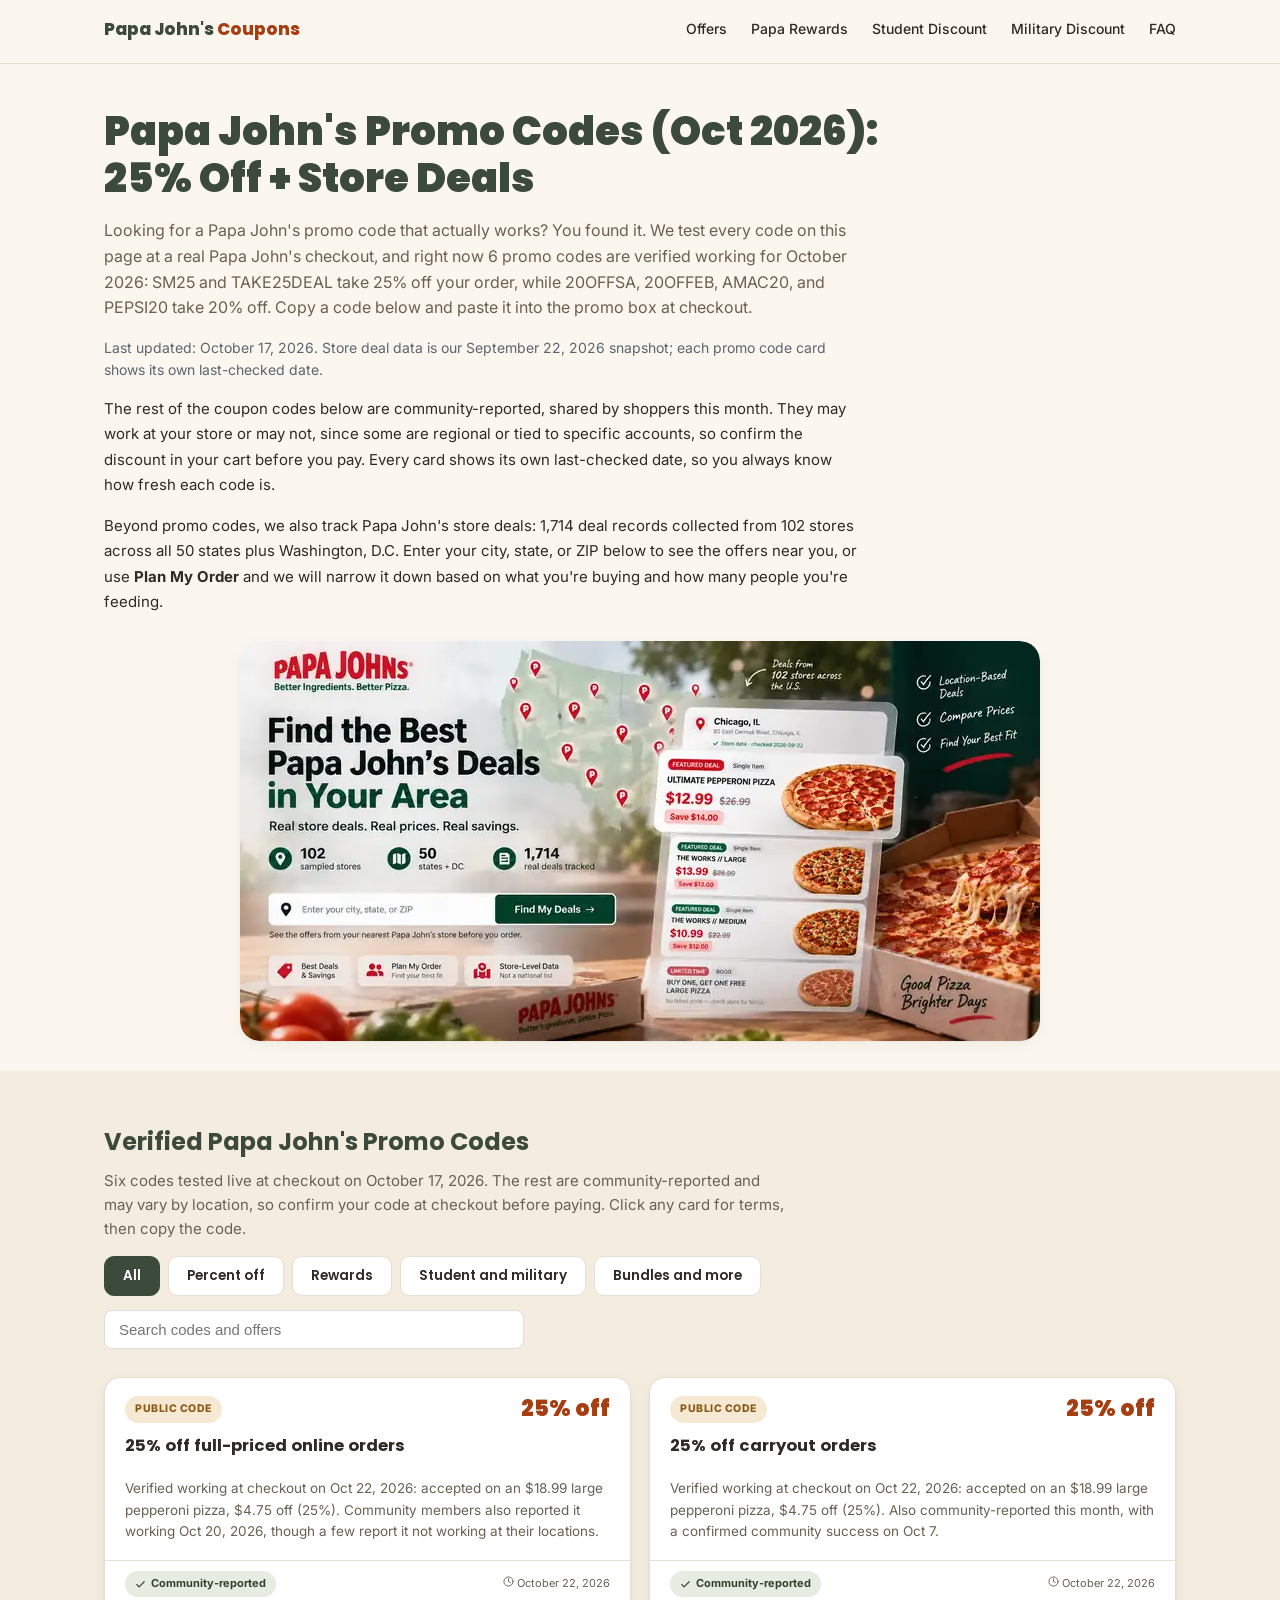
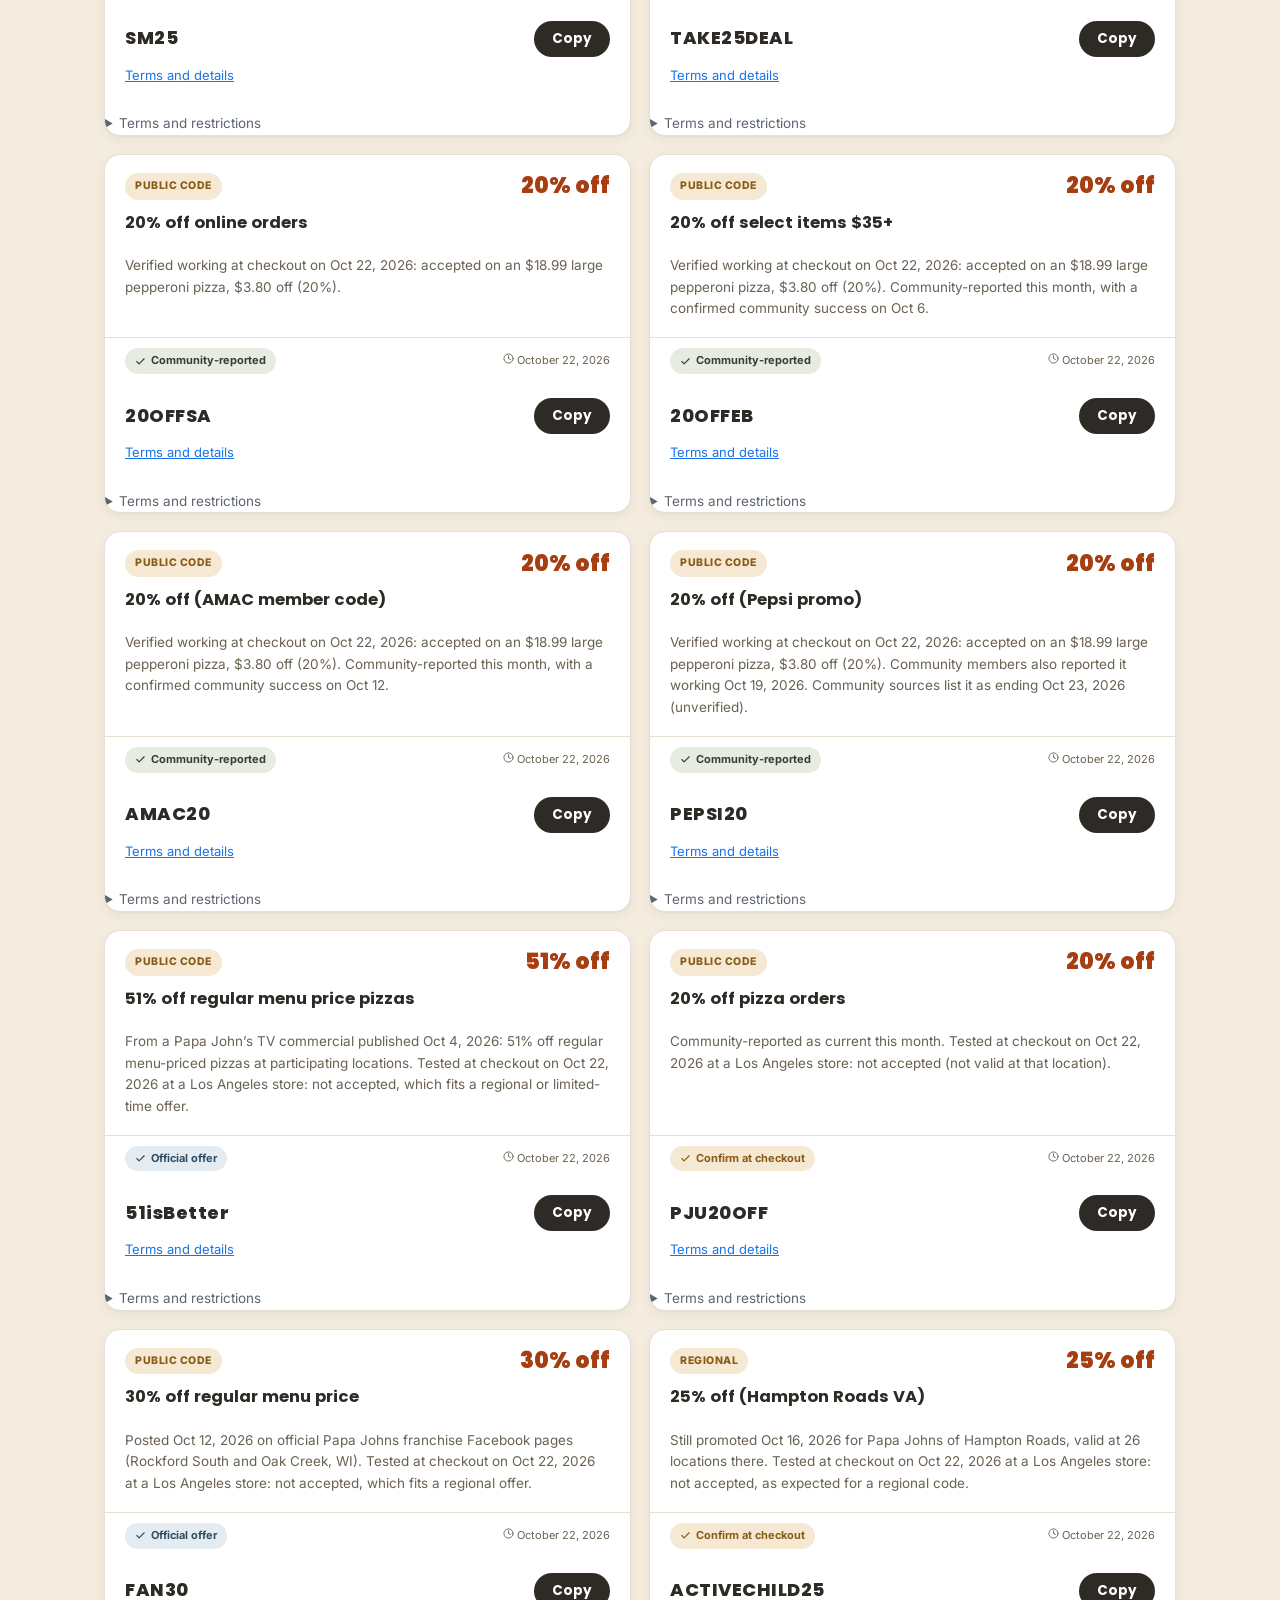
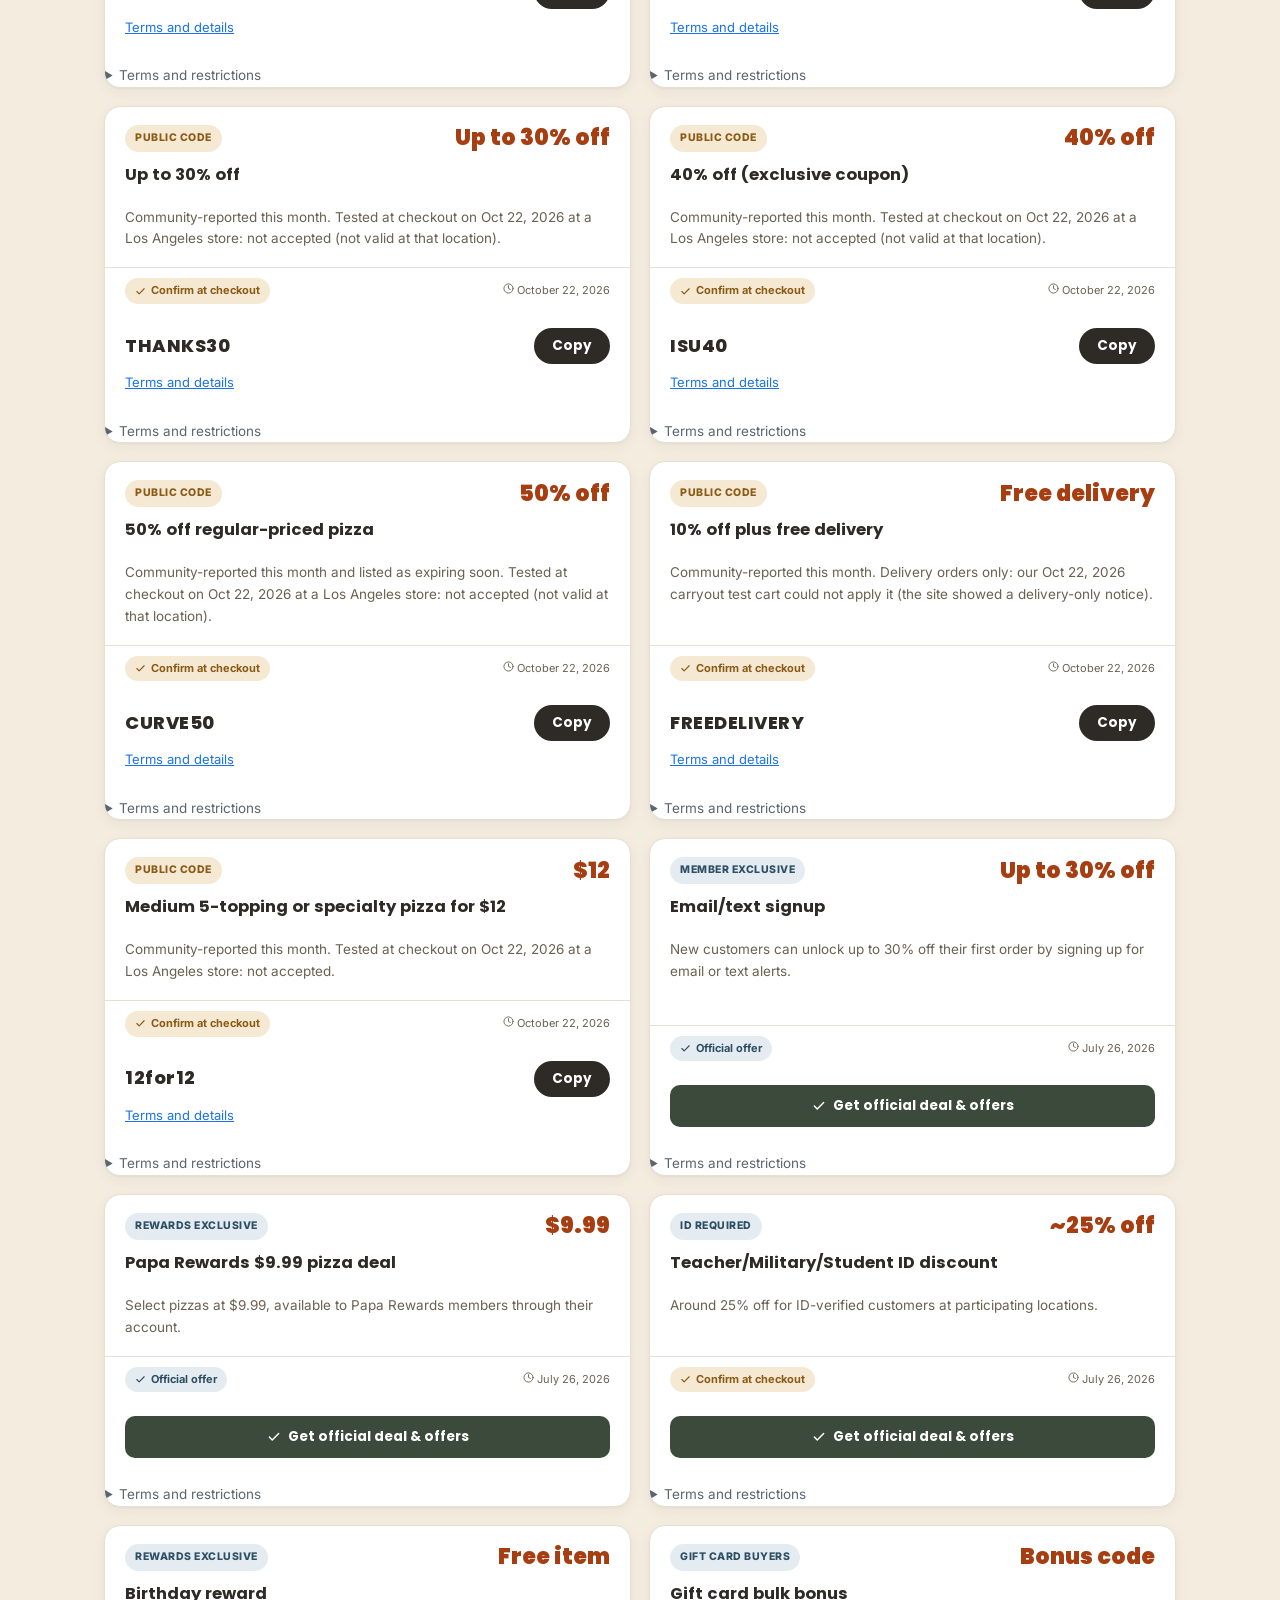
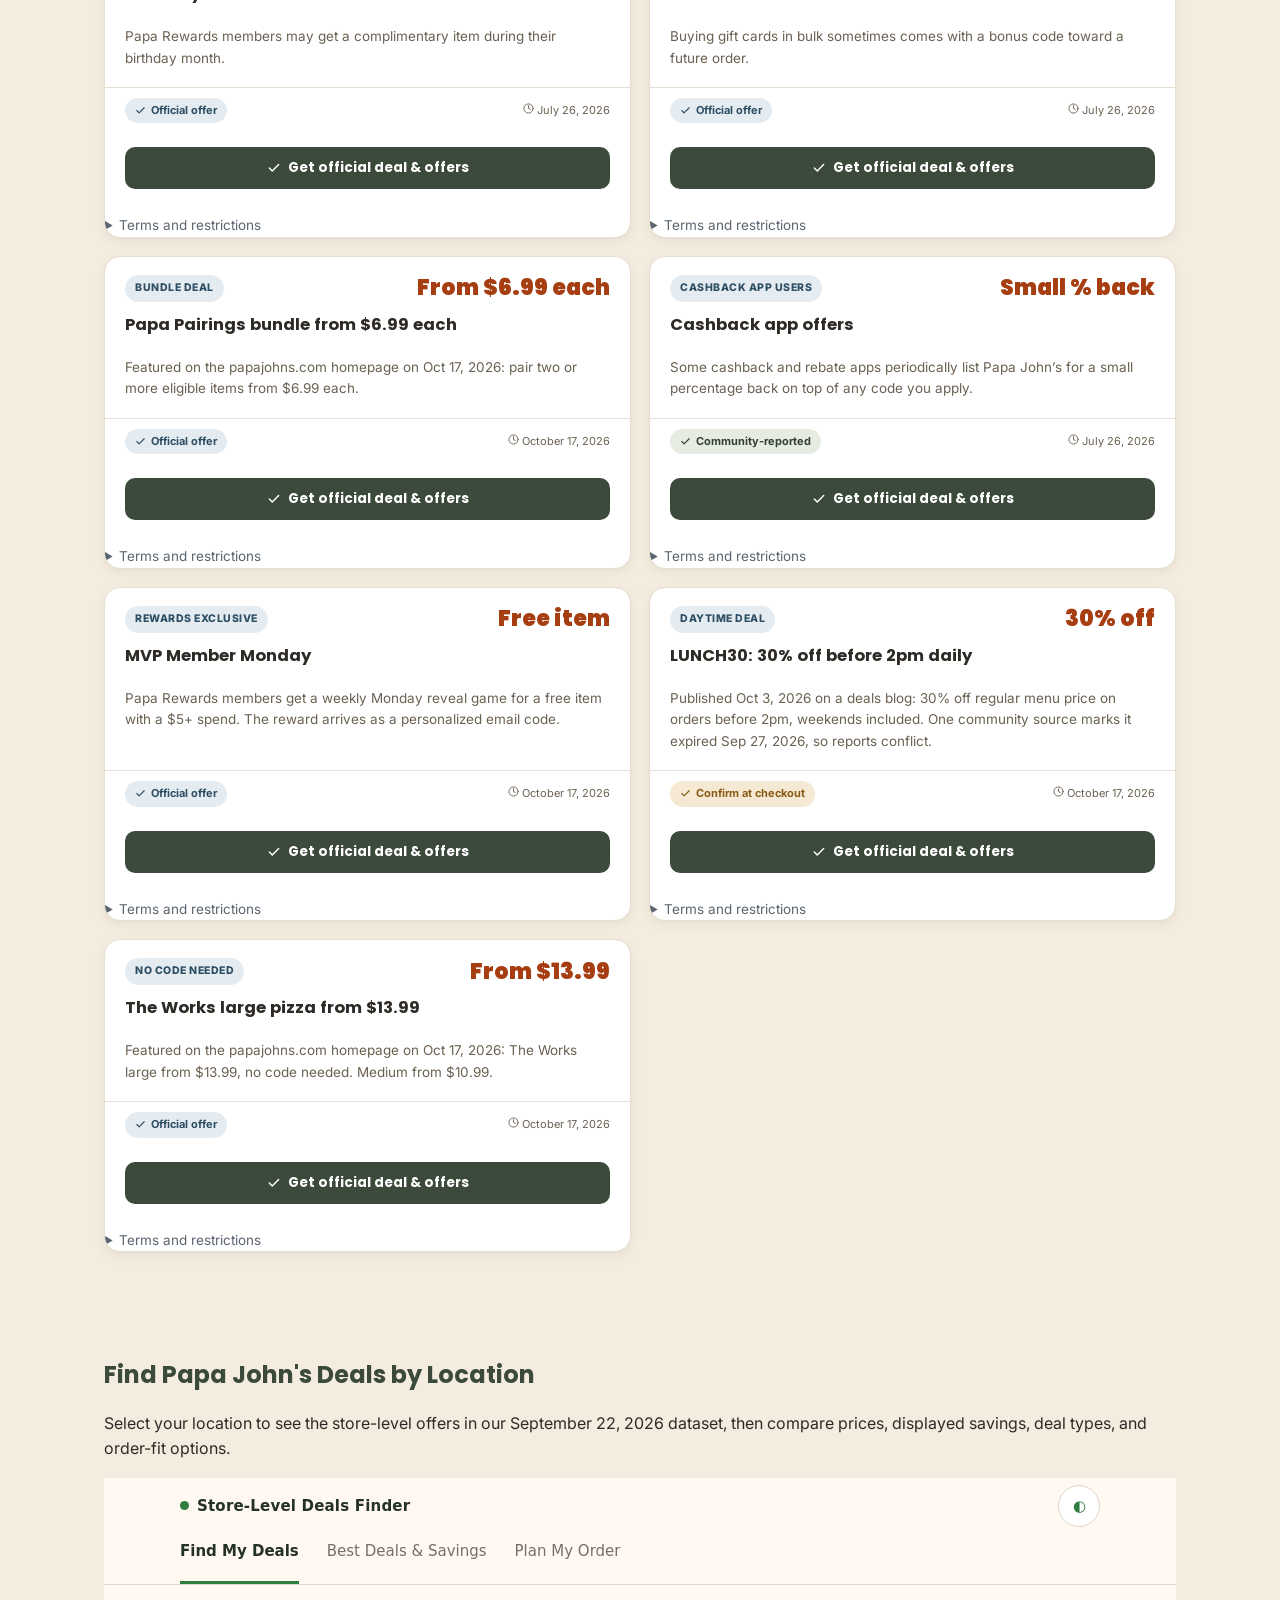
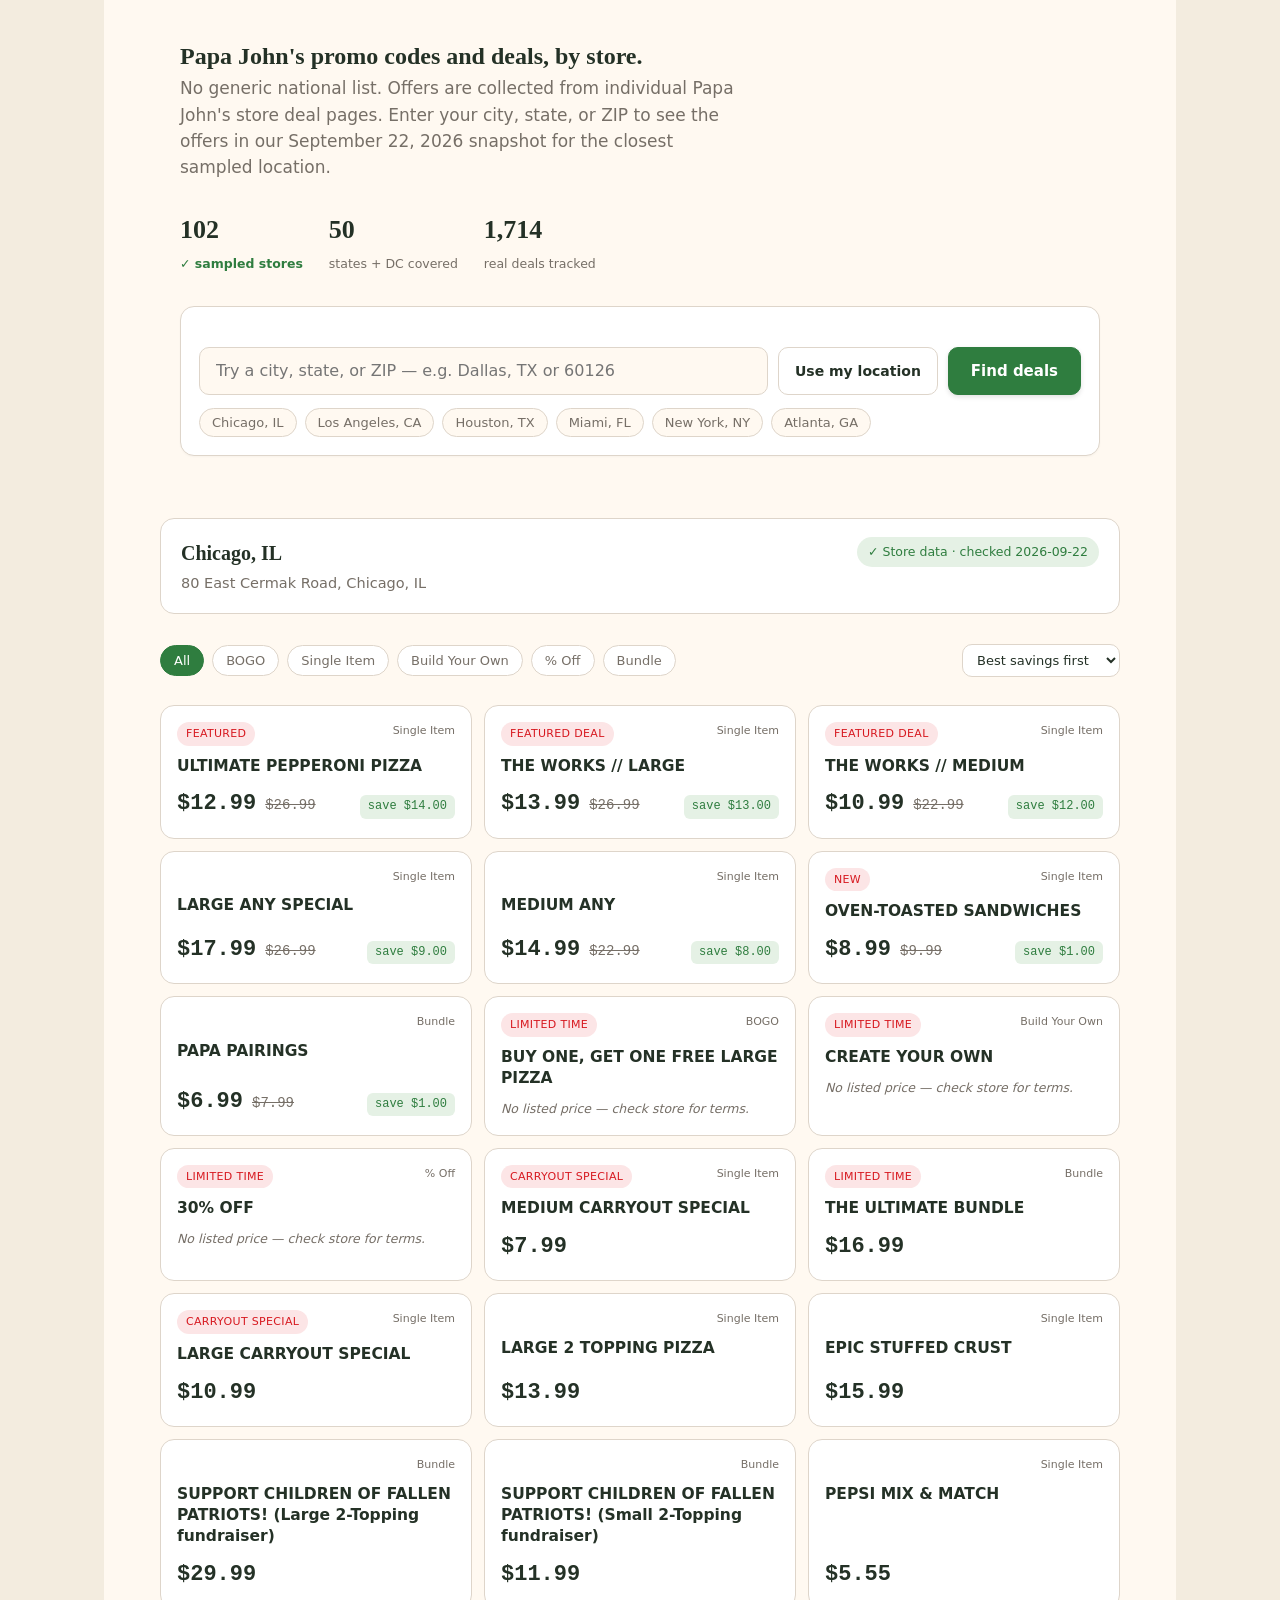
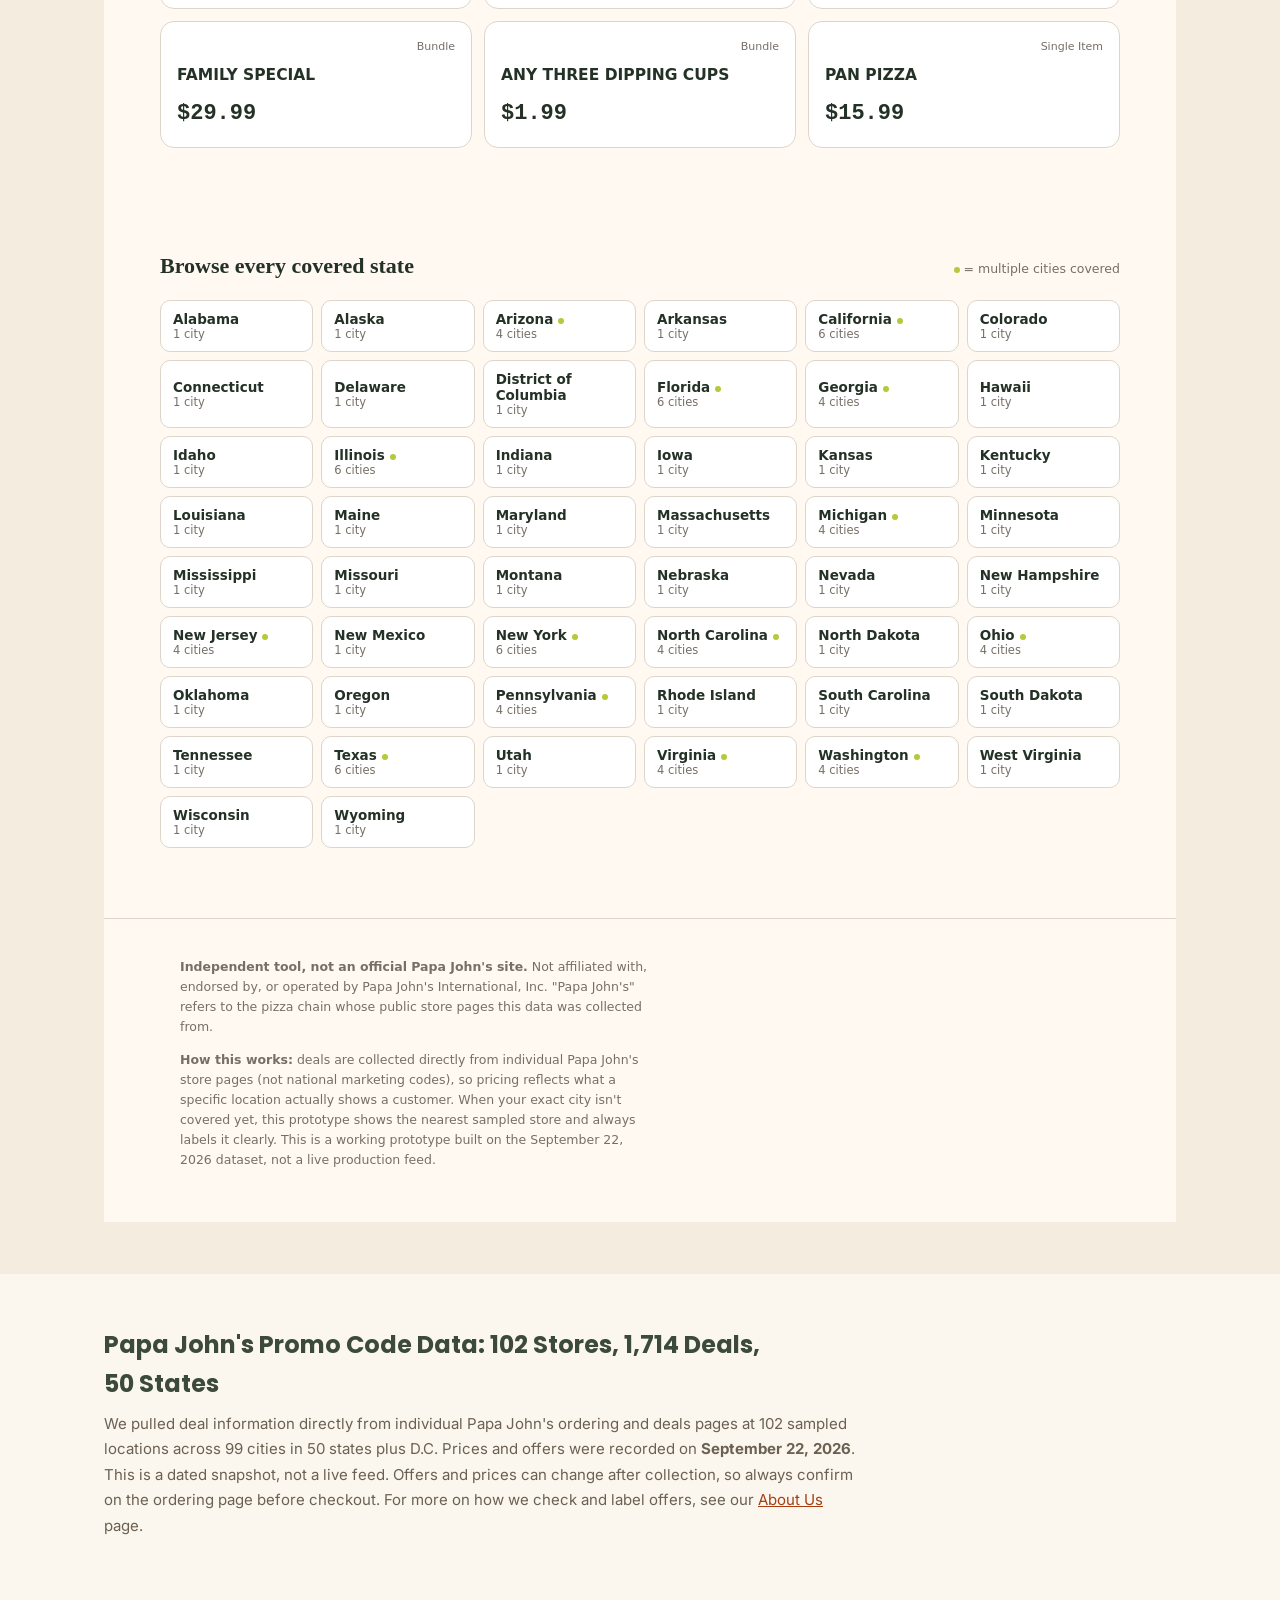
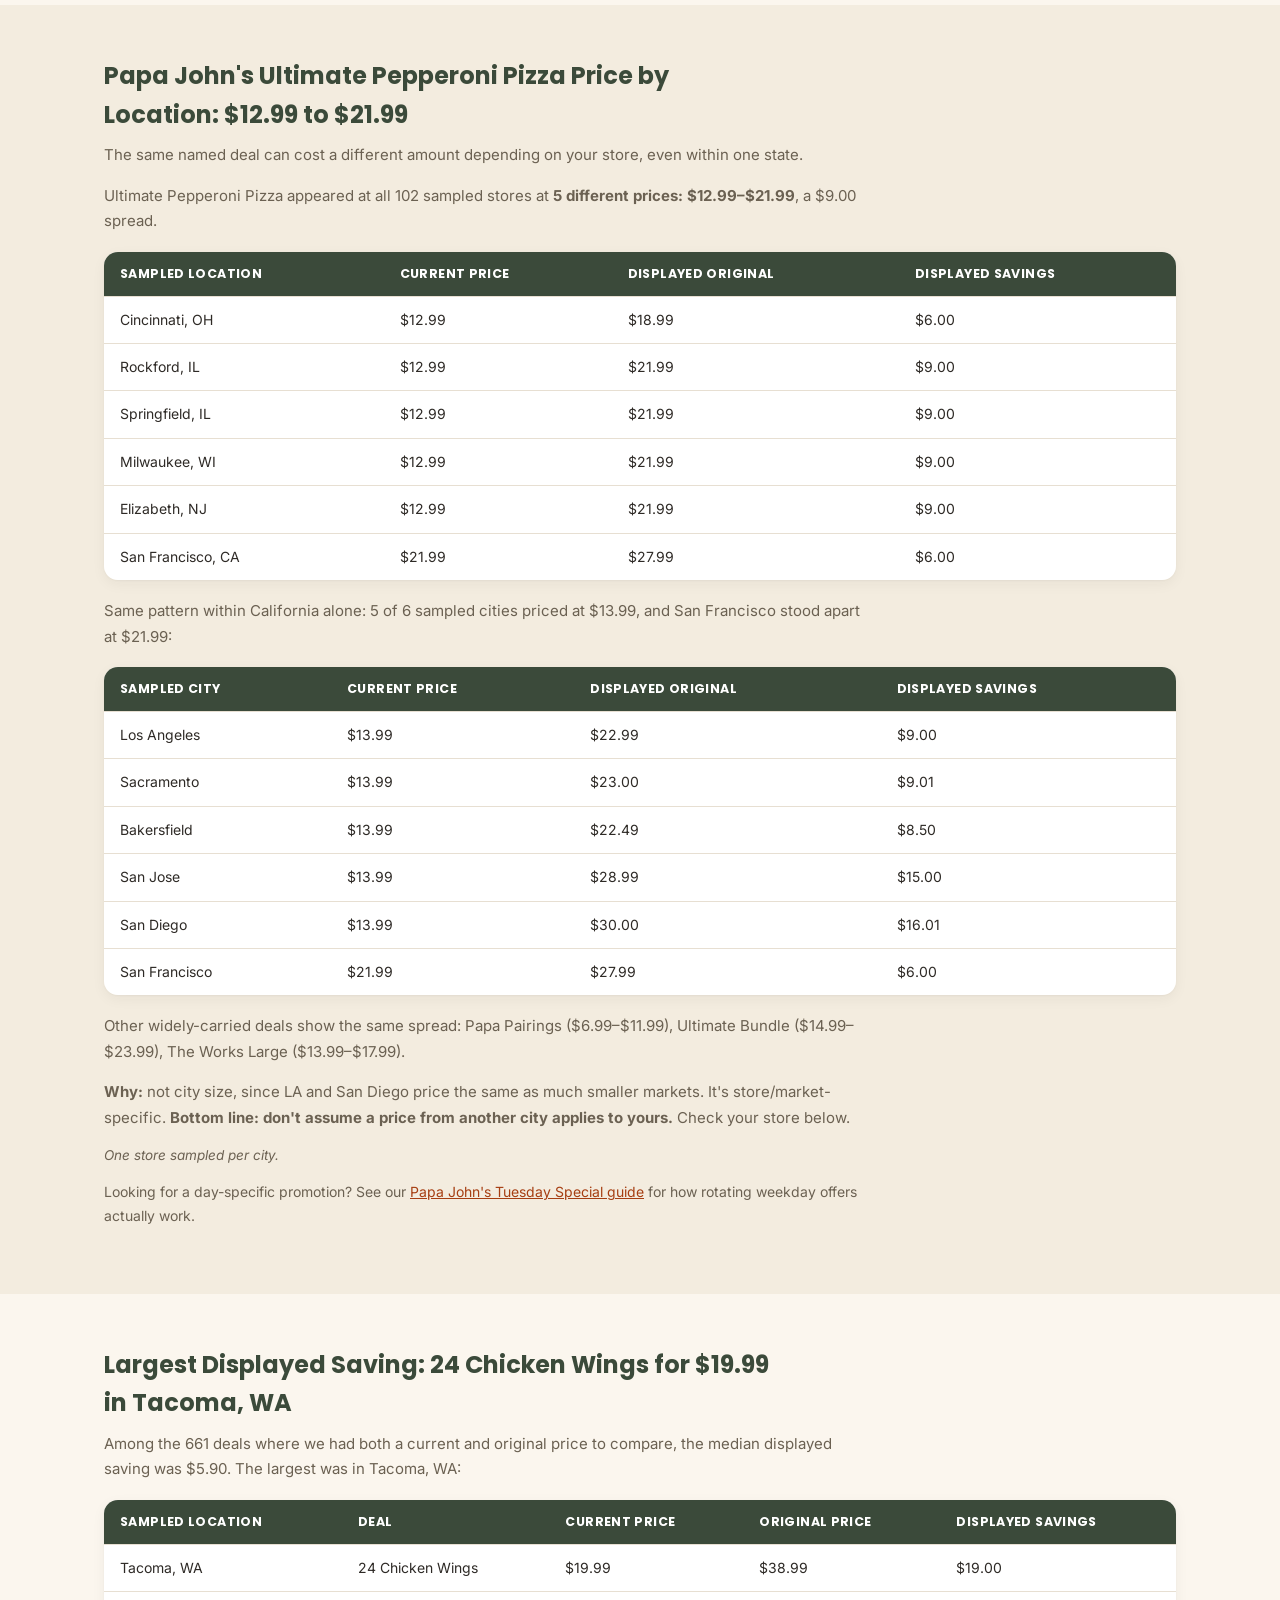
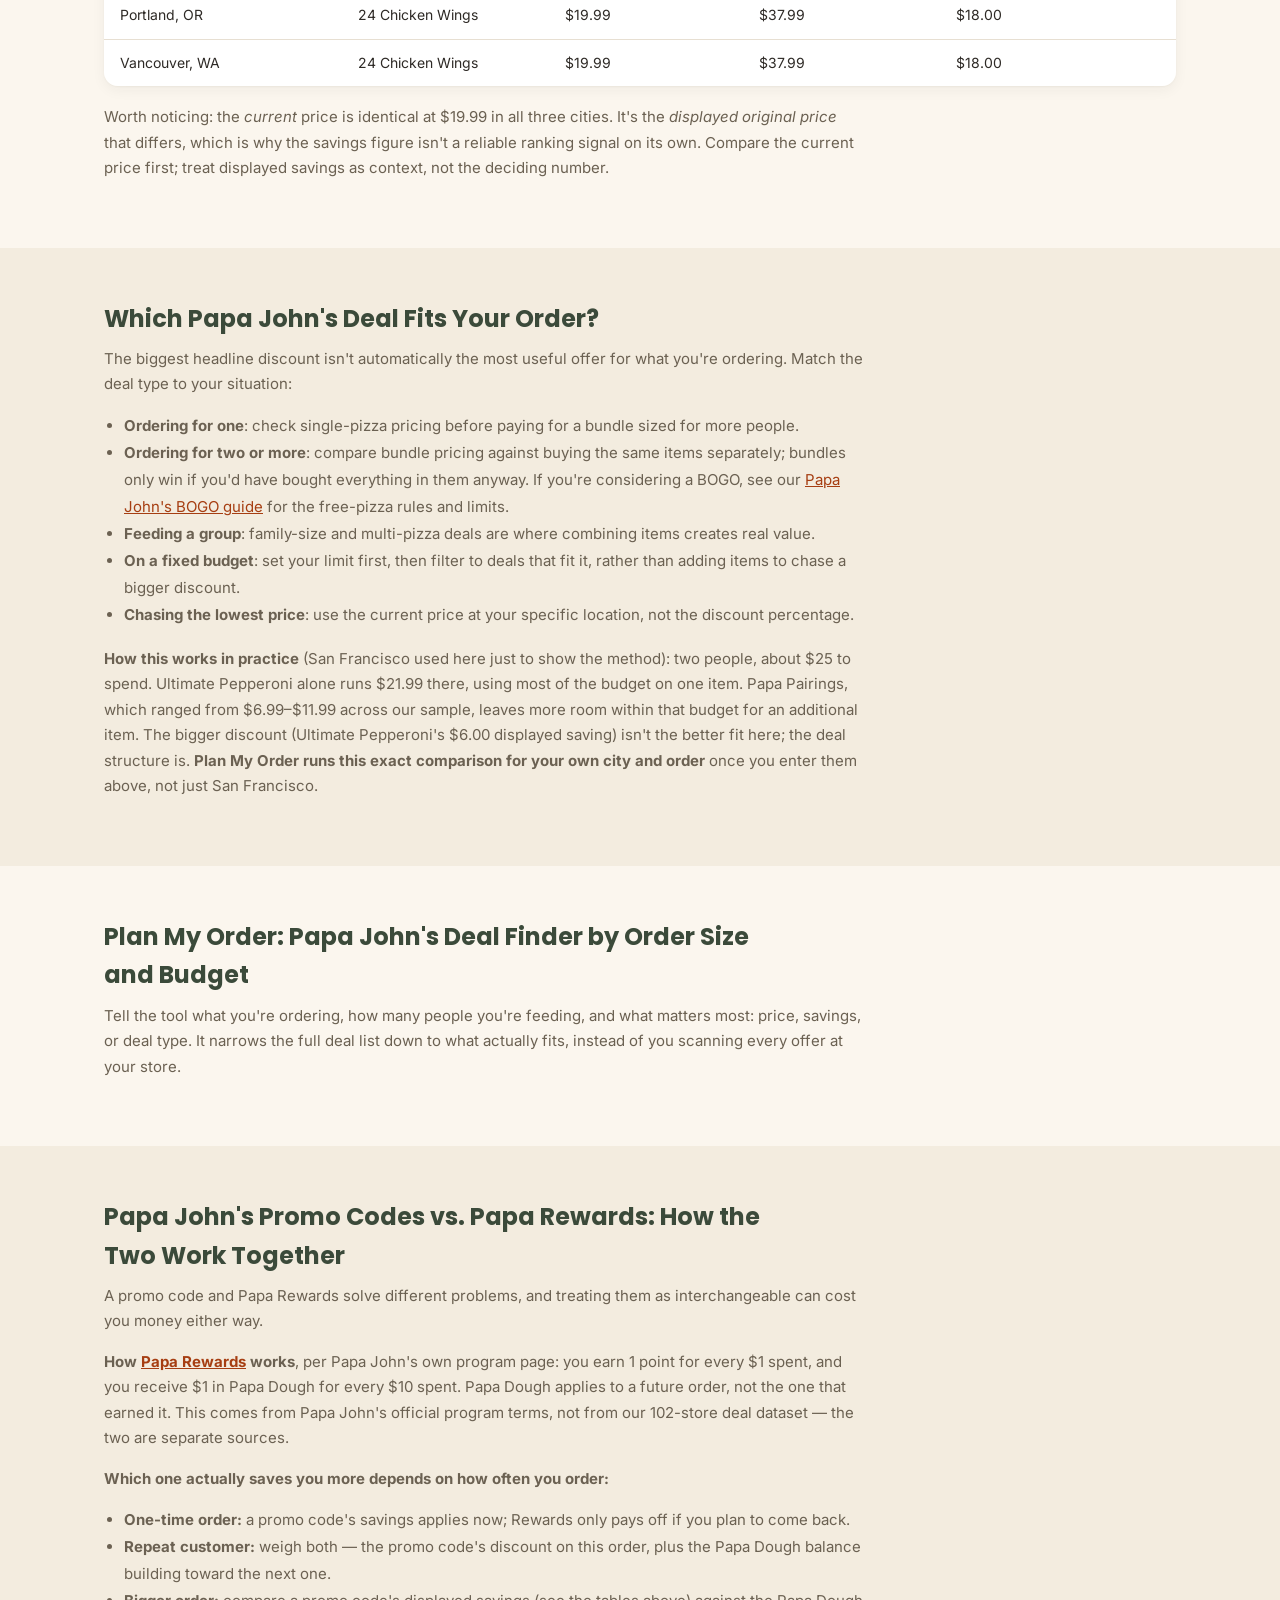
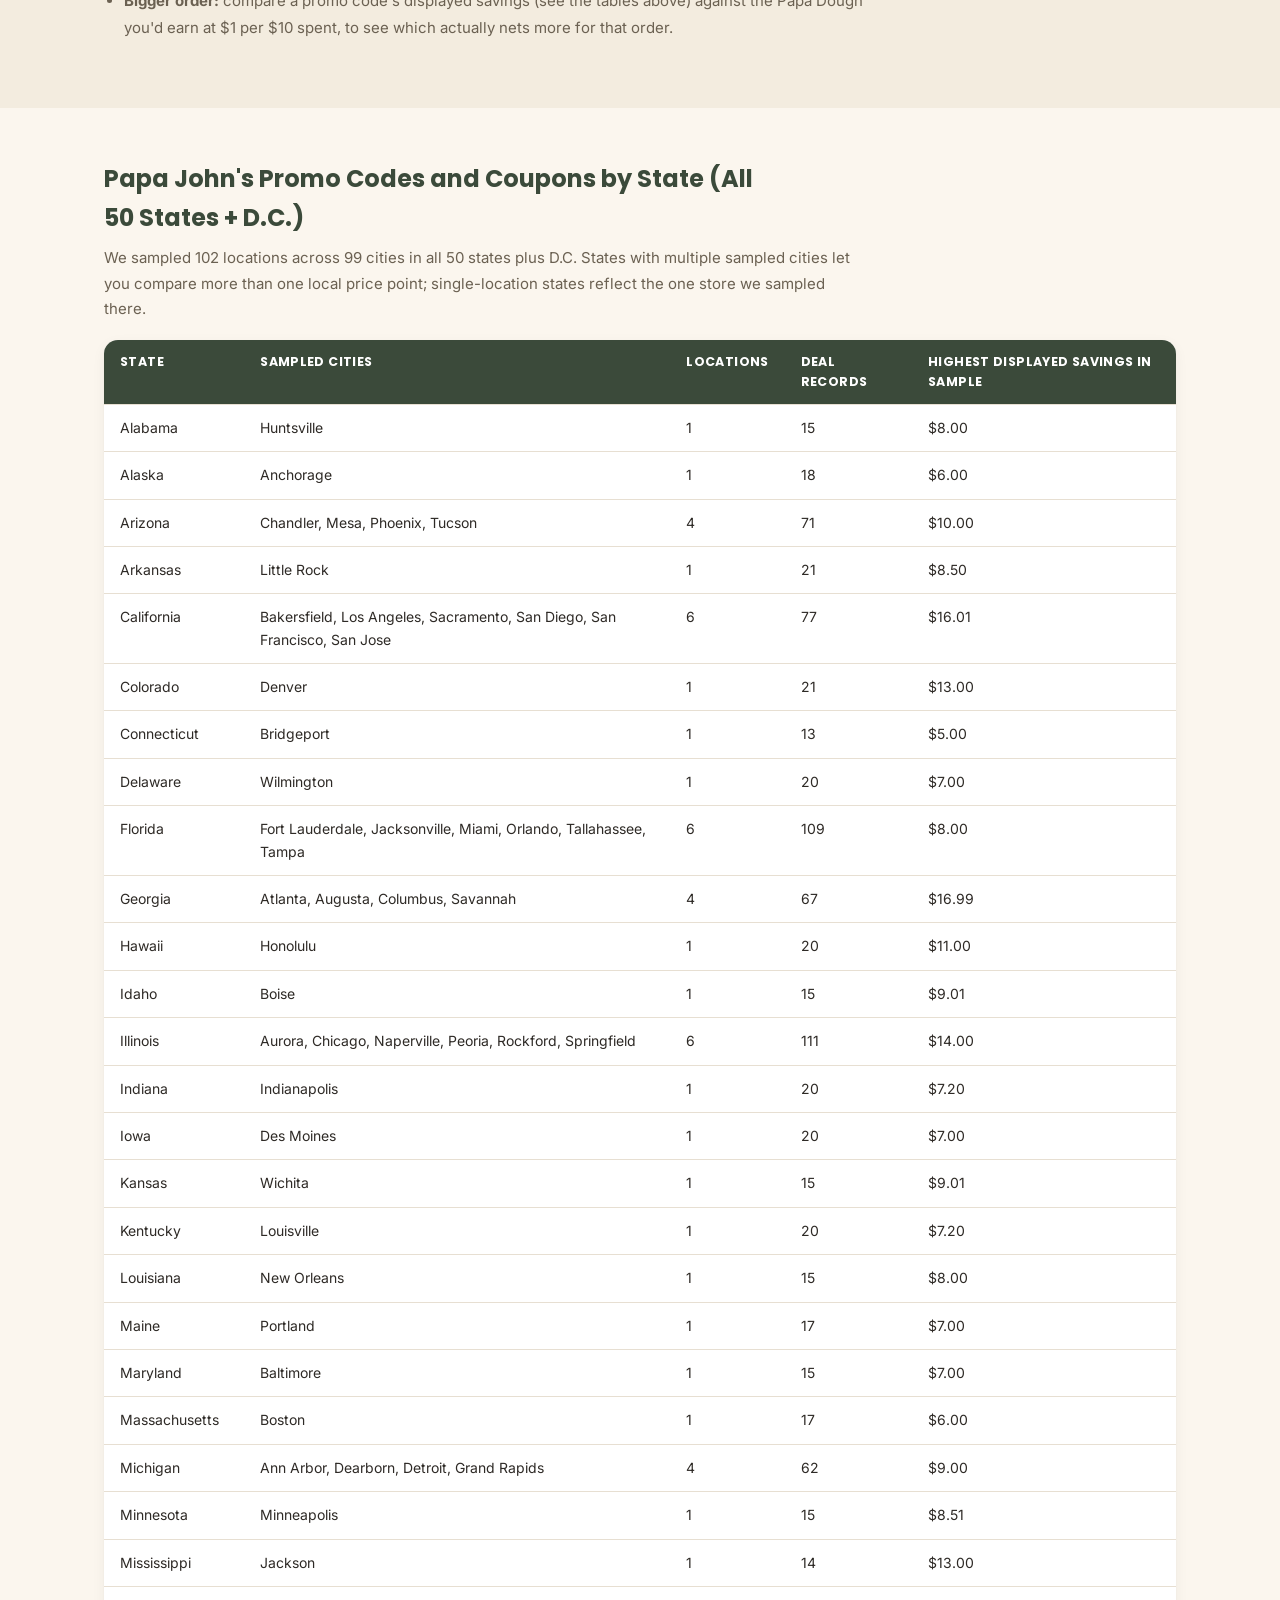
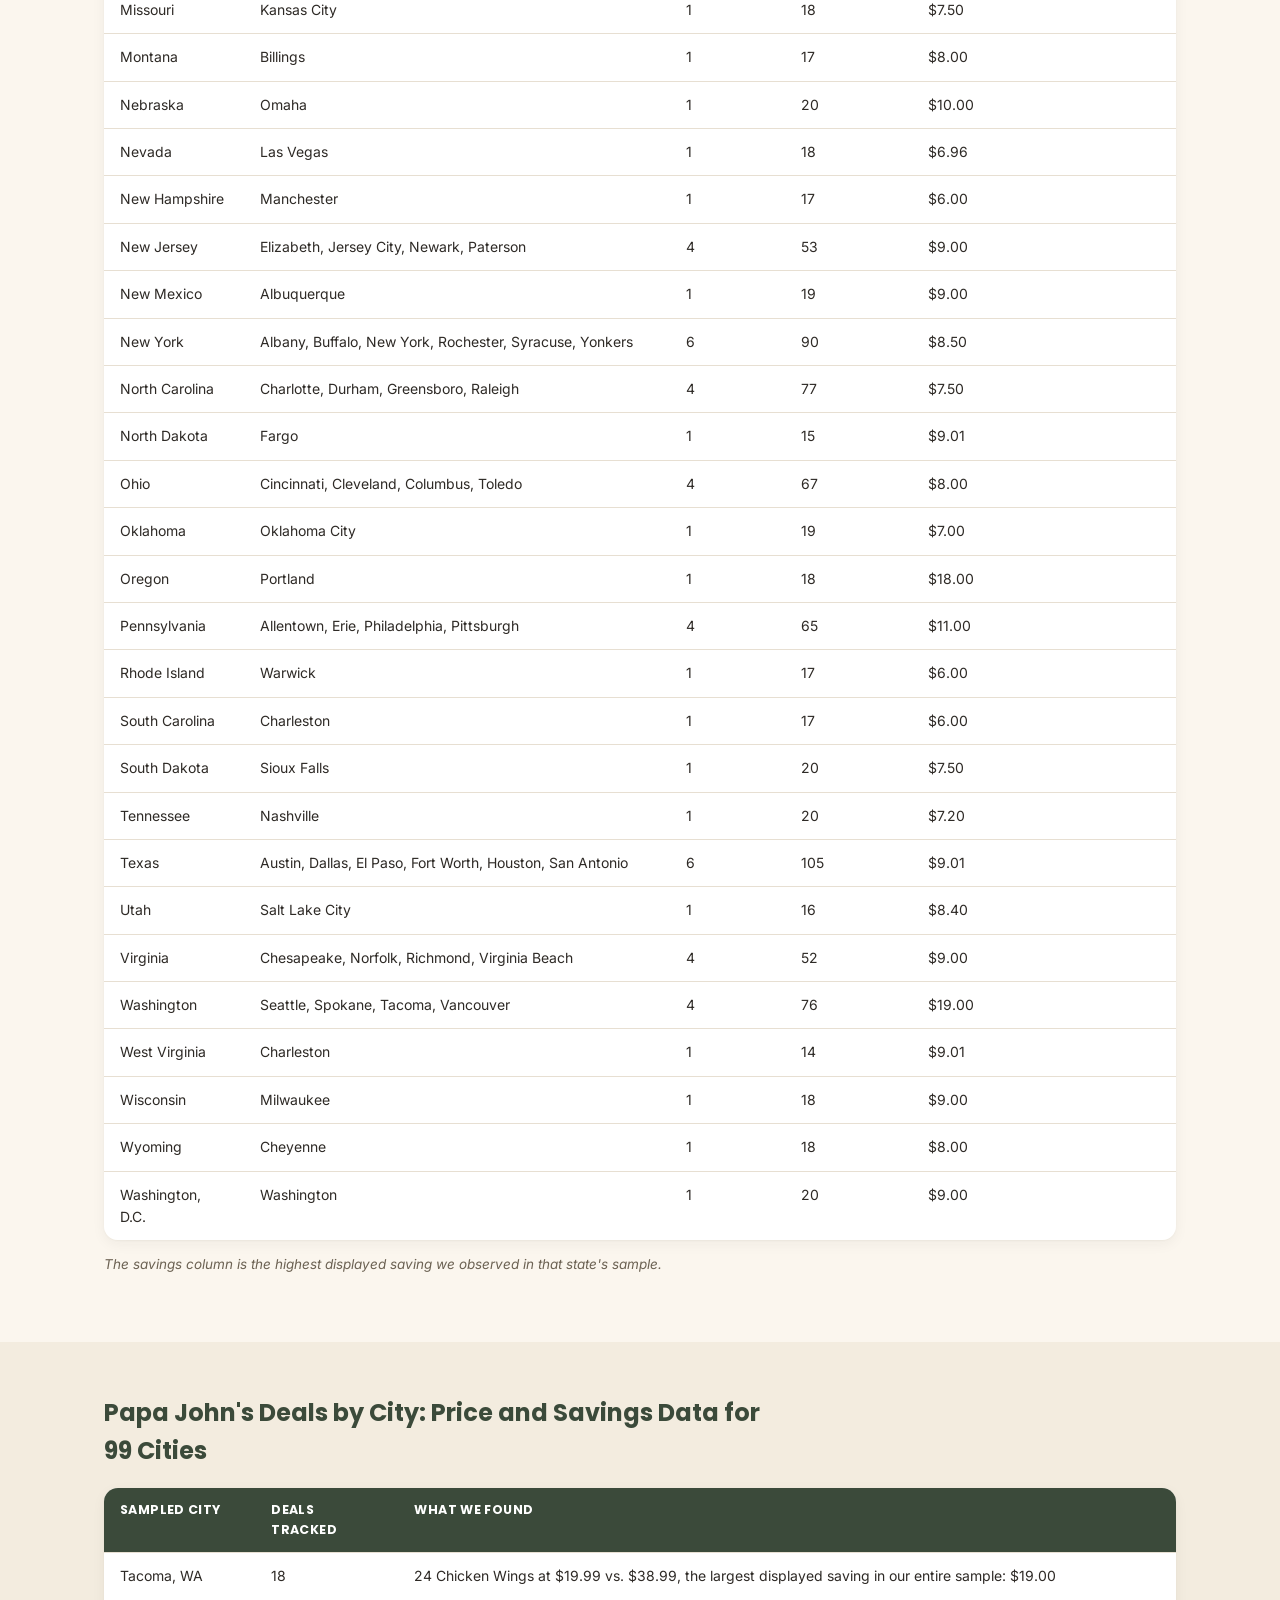
==== index.html @ a799271c "Code watch Oct 22, 2026: re-tested 22 codes, same 6 working, added 51isBetter" ====
<!DOCTYPE html>
<html lang="en">
<head>
<meta charset="UTF-8">
<meta name="viewport" content="width=device-width, initial-scale=1.0">
<meta name="google-site-verification" content="7l2Q3f55DpEZbeuZIseKdwfh7K7qVsE0Pmb9-vcHHdQ" />
<title>Papa John's Promo Codes (Oct 2026): 25% Off + Store Deals</title>
<meta name="description" content="Papa John's promo codes: 25% off with SM25 and TAKE25DEAL, plus 1,714 store deals tracked across 102 locations in all 50 states + D.C. Enter your city or ZIP.">
<link rel="canonical" href="https://papajohnscoupons.us/">
<meta property="og:type" content="website">
<meta property="og:site_name" content="Papa John's Coupons">
<meta property="og:title" content="Papa John's Promo Codes (Oct 2026): 25% Off + Store Deals">
<meta property="og:description" content="Papa John's promo codes: 25% off with SM25 and TAKE25DEAL, plus 1,714 store deals tracked across 102 locations in all 50 states + D.C. Enter your city or ZIP.">
<meta property="og:url" content="https://papajohnscoupons.us/">
<meta property="og:image" content="https://papajohnscoupons.us/images/papa-johns-deals-hero.webp">
<meta property="og:image:width" content="800">
<meta property="og:image:height" content="400">
<meta name="twitter:card" content="summary_large_image">
<meta name="twitter:title" content="Papa John's Promo Codes (Oct 2026): 25% Off + Store Deals">
<meta name="twitter:description" content="Papa John's promo codes: 25% off with SM25 and TAKE25DEAL, plus 1,714 store deals tracked across 102 locations in all 50 states + D.C. Enter your city or ZIP.">
<meta name="twitter:image" content="https://papajohnscoupons.us/images/papa-johns-deals-hero.webp">
<link rel="icon" type="image/svg+xml" href="/favicon/favicon.svg">
<link rel="stylesheet" href="/css/style.css?v=3">
<link rel="stylesheet" href="/css/papa-deal-finder.css?v=4">

<script type="application/ld+json">
{"@context":"https://schema.org","@type":"WebSite","name":"Papa John's Coupons","url":"https://papajohnscoupons.us/"}
</script>
<script type="application/ld+json">
{"@context":"https://schema.org","@type":"WebPage","name":"Papa John's Promo Codes (Oct 2026): 25% Off + Store Deals","url":"https://papajohnscoupons.us/","description":"Papa John's promo codes: 25% off with SM25 and TAKE25DEAL, plus 1,714 store deals tracked across 102 locations in all 50 states + D.C. Enter your city or ZIP.","dateModified":"2026-10-17"}
</script>
<script type="application/ld+json">
{
  "@context":"https://schema.org",
  "@type":"FAQPage",
  "mainEntity":[
    {"@type":"Question","name":"Does Papa John's Have Promo Codes, or Only App/Website Deals?","acceptedAnswer":{"@type":"Answer","text":"Both. Our sample included code-at-checkout deals and offers that applied automatically with no code. The mix varies by store, so check your location's own deal page."}},
    {"@type":"Question","name":"Why Do Papa John's Promo Codes Cost Different Amounts by Location?","acceptedAnswer":{"@type":"Answer","text":"Prices differ by store, not by a simple rule. Ultimate Pepperoni ranged $12.99\u2013$21.99 across our 102 stores, and it isn't just \"big city vs. small city\" \u2014 LA and San Diego match much smaller markets. Check your own store's price rather than one you saw elsewhere."}},
    {"@type":"Question","name":"How Do I Find Papa John's Deals Near Me?","acceptedAnswer":{"@type":"Answer","text":"Search by city, state, or ZIP in the finder above, then use Plan My Order to narrow results by order size and budget."}},
    {"@type":"Question","name":"Is the Cheapest Papa John's Deal Always the Best Value?","acceptedAnswer":{"@type":"Answer","text":"Not necessarily. A bundle or BOGO can beat a low single-item price depending on group size \u2014 see the San Francisco example above, where the bigger discount wasn't the better fit."}},
    {"@type":"Question","name":"How Much Can You Save With a Papa John's Promo Code?","acceptedAnswer":{"@type":"Answer","text":"It varies. Of 661 records with both prices, the median displayed saving was $5.90; the largest was $19.00 (24 Chicken Wings, Tacoma, WA)."}},
    {"@type":"Question","name":"Are All Papa John's Deals Available at Every Store?","acceptedAnswer":{"@type":"Answer","text":"No. Of 402 unique deal titles, 220 appeared at only one sampled location. A deal named for another city may not exist at yours \u2014 confirm on your own store's page."}},
    {"@type":"Question","name":"How Current Is This Papa John's Deal Data?","acceptedAnswer":{"@type":"Answer","text":"Collected September 22, 2026, from each store's own page. It's a snapshot, not live \u2014 confirm before checkout."}},
    {"@type":"Question","name":"Can I Stack Multiple Papa John's Promo Codes?","acceptedAnswer":{"@type":"Answer","text":"Don't assume codes or offers combine. Our dataset tracked prices and structures, not stacking rules, so check your cart at checkout before counting on it."}},
    {"@type":"Question","name":"Do Papa John's Deals Work for Both Delivery and Carryout?","acceptedAnswer":{"@type":"Answer","text":"Not always \u2014 some bundles/BOGO deals are carryout-only. Check the fine print on your store's page."}},
    {"@type":"Question","name":"Does a Papa John's Promo Code Work on DoorDash, Uber Eats, or Grubhub?","acceptedAnswer":{"@type":"Answer","text":"May not. Third-party platforms often run their own promotions and rules, so check the code's terms and that checkout page before assuming it applies."}},
    {"@type":"Question","name":"Is There a Minimum Order for Papa John's Promo Codes?","acceptedAnswer":{"@type":"Answer","text":"Some offers may require a minimum spend or other conditions our dataset didn't capture \u2014 check the specific offer's terms."}},
    {"@type":"Question","name":"Why Isn't My Papa John's Promo Code Working?","acceptedAnswer":{"@type":"Answer","text":"Common causes: expired code, unmet minimum spend, an excluded item, or trying to stack two discounts. If it fails, try selecting the deal directly on the store's page instead of entering a code \u2014 many of our sampled offers worked that way."}},
    {"@type":"Question","name":"How Do I Get Papa John's Text Alerts?","acceptedAnswer":{"@type":"Answer","text":"Text \"START\" to 47272 to subscribe to Papa John's official email/text program for weekly discounts on menu items, per Papa John's own specials page. This is a separate signup from promo codes and isn't something our dataset tracked."}},
    {"@type":"Question","name":"Does Papa John's Offer a Military Discount?","acceptedAnswer":{"@type":"Answer","text":"There's no confirmed, standing corporate-wide military discount. What you'll see online (specific percentages, specific codes) generally traces back to individual franchise locations or promotions that have since expired, not a nationwide policy. If this matters to your order, ask your specific store directly rather than relying on a percentage you saw on a coupon site."}},
    {"@type":"Question","name":"How Do I Apply a Papa John's Promo Code at Checkout?","acceptedAnswer":{"@type":"Answer","text":"Per Papa John's own instructions: sign in to your account (or check out as a guest), add your items to the cart, and look for the promo code box, which appears at the top of the menu page or on the checkout page. Enter the code, hit apply, and confirm the discount shows before you pay."}}
  ]
}
</script>
</head>
<body>

<header id="site-header-inject">
<nav class="topnav">
  <div class="wrap">
    <a href="/" class="logo">Papa John's <span>Coupons</span></a>
    <button class="nav-toggle" id="nav-toggle" aria-expanded="false" aria-controls="nav-links" aria-label="Open menu">
      <span></span><span></span><span></span>
    </button>
    <div class="nav-links" id="nav-links">
      <a href="/#quick-answer">Offers</a>
      <a href="/papa-rewards/">Papa Rewards</a>
      <a href="/student-discount/">Student Discount</a>
      <a href="/military-discount/">Military Discount</a>
      <a href="/#faq">FAQ</a>
    </div>
  </div>
</nav>
</header>

<main>

  <section class="hero" style="padding:44px 0 30px;">
    <div class="wrap">
      <h1 style="font-size:clamp(28px,4vw,40px); font-weight:900; line-height:1.18; max-width:820px;">Papa John's Promo Codes (Oct 2026): 25% Off + Store Deals</h1>
      <p class="lede" style="max-width:760px; margin-top:16px;">Looking for a Papa John's promo code that actually works? You found it. We test every code on this page at a real Papa John's checkout, and right now 6 promo codes are verified working for October 2026: SM25 and TAKE25DEAL take 25% off your order, while 20OFFSA, 20OFFEB, AMAC20, and PEPSI20 take 20% off. Copy a code below and paste it into the promo box at checkout.</p>
      <p class="freshness-line" style="max-width:760px; margin-top:10px; font-size:14px; color:#5b6570;">Last updated: October 17, 2026. Store deal data is our September 22, 2026 snapshot; each promo code card shows its own last-checked date.</p>
      <p style="max-width:760px; margin-top:14px; font-size:15px; line-height:1.7;">The rest of the coupon codes below are community-reported, shared by shoppers this month. They may work at your store or may not, since some are regional or tied to specific accounts, so confirm the discount in your cart before you pay. Every card shows its own last-checked date, so you always know how fresh each code is.</p>
      <p style="max-width:760px; margin-top:14px; font-size:15px; line-height:1.7;">Beyond promo codes, we also track Papa John's store deals: 1,714 deal records collected from 102 stores across all 50 states plus Washington, D.C. Enter your city, state, or ZIP below to see the offers near you, or use <strong>Plan My Order</strong> and we will narrow it down based on what you're buying and how many people you're feeding.</p>
      <a class="hero-banner-link" href="#deal-finder-tool" aria-label="Jump to the Papa John's store-level deals finder">
        <img class="hero-banner-image" src="/images/papa-johns-deals-hero.webp" width="800" height="400" fetchpriority="high" decoding="async" alt="Papa John's store-level deals finder showing location-based deals, savings, and order-fit options">
      </a>
    </div>
  </section>

  <section id="quick-answer" class="band">
    <div class="wrap">
      <div class="section-head">
        <h2>Verified Papa John's Promo Codes</h2>
        <p class="section-sub">Six codes tested live at checkout on October 17, 2026. The rest are community-reported and may vary by location, so confirm your code at checkout before paying. Click any card for terms, then copy the code.</p>
      </div>
      <div class="pj-filter-row" style="display:flex;flex-wrap:wrap;gap:8px;margin:14px 0;">
        <button type="button" class="filter" data-filter="all" aria-pressed="true">All</button>
        <button type="button" class="filter" data-filter="percent-off" aria-pressed="false">Percent off</button>
        <button type="button" class="filter" data-filter="rewards" aria-pressed="false">Rewards</button>
        <button type="button" class="filter" data-filter="student-military" aria-pressed="false">Student and military</button>
        <button type="button" class="filter" data-filter="bundles-other" aria-pressed="false">Bundles and more</button>
      </div>
      <input type="search" id="pjSearch" placeholder="Search codes and offers" aria-label="Search codes and offers" style="width:100%;max-width:420px;padding:10px 14px;margin-bottom:6px;border:1px solid #d7dde3;border-radius:8px;font-size:15px;">
      <div id="pjGrid" class="pj-grid">
<article class="pj-card"><div class="pj-card-top"><span class="pj-tag code">Public code</span><span class="pj-ribbon">25% off</span></div><div class="pj-card-body"><h3 class="pj-card-title">25% off full-priced online orders</h3><p class="pj-card-desc">Verified working at checkout on Oct 22, 2026: accepted on an $18.99 large pepperoni pizza, $4.75 off (25%). Community members also reported it working Oct 20, 2026, though a few report it not working at their locations.</p></div><div class="pj-verify-row"><span class="pj-verify-badge confirmed"><svg viewBox="0 0 24 24" fill="none" stroke="currentColor" stroke-width="2.5" stroke-linecap="round" stroke-linejoin="round" width="14" height="14"><path d="M20 6L9 17l-5-5"/></svg> Community-reported</span><span class="pj-last-checked"><svg viewBox="0 0 24 24" fill="none" stroke="currentColor" stroke-width="2" stroke-linecap="round" stroke-linejoin="round" width="11" height="11"><circle cx="12" cy="12" r="10"/><path d="M12 6v6l4 2"/></svg> October 22, 2026</span></div><div class="pj-card-footer"><div class="pj-code-row"><code class="pj-code-text">SM25</code><button type="button" class="pj-copy-inline pj-copy-btn" data-code="SM25">Copy</button></div><button type="button" class="pj-details-btn" data-idx="0">Terms and details</button></div><details class="pj-terms"><summary>Terms and restrictions</summary><p>Not valid on Deals, per the checkout terms shown. Full-priced menu items only. Community reports this month are mixed, but our own Oct 22, 2026 checkout test accepted it.</p></details></article>
<article class="pj-card"><div class="pj-card-top"><span class="pj-tag code">Public code</span><span class="pj-ribbon">25% off</span></div><div class="pj-card-body"><h3 class="pj-card-title">25% off carryout orders</h3><p class="pj-card-desc">Verified working at checkout on Oct 22, 2026: accepted on an $18.99 large pepperoni pizza, $4.75 off (25%). Also community-reported this month, with a confirmed community success on Oct 7.</p></div><div class="pj-verify-row"><span class="pj-verify-badge confirmed"><svg viewBox="0 0 24 24" fill="none" stroke="currentColor" stroke-width="2.5" stroke-linecap="round" stroke-linejoin="round" width="14" height="14"><path d="M20 6L9 17l-5-5"/></svg> Community-reported</span><span class="pj-last-checked"><svg viewBox="0 0 24 24" fill="none" stroke="currentColor" stroke-width="2" stroke-linecap="round" stroke-linejoin="round" width="11" height="11"><circle cx="12" cy="12" r="10"/><path d="M12 6v6l4 2"/></svg> October 22, 2026</span></div><div class="pj-card-footer"><div class="pj-code-row"><code class="pj-code-text">TAKE25DEAL</code><button type="button" class="pj-copy-inline pj-copy-btn" data-code="TAKE25DEAL">Copy</button></div><button type="button" class="pj-details-btn" data-idx="1">Terms and details</button></div><details class="pj-terms"><summary>Terms and restrictions</summary><p>Carryout only. Not valid on Deals, per the checkout terms shown. Community sources listed it as ending Oct 18, 2026 (unverified), but it still worked in our Oct 22, 2026 checkout test.</p></details></article>
<article class="pj-card"><div class="pj-card-top"><span class="pj-tag code">Public code</span><span class="pj-ribbon">20% off</span></div><div class="pj-card-body"><h3 class="pj-card-title">20% off online orders</h3><p class="pj-card-desc">Verified working at checkout on Oct 22, 2026: accepted on an $18.99 large pepperoni pizza, $3.80 off (20%).</p></div><div class="pj-verify-row"><span class="pj-verify-badge confirmed"><svg viewBox="0 0 24 24" fill="none" stroke="currentColor" stroke-width="2.5" stroke-linecap="round" stroke-linejoin="round" width="14" height="14"><path d="M20 6L9 17l-5-5"/></svg> Community-reported</span><span class="pj-last-checked"><svg viewBox="0 0 24 24" fill="none" stroke="currentColor" stroke-width="2" stroke-linecap="round" stroke-linejoin="round" width="11" height="11"><circle cx="12" cy="12" r="10"/><path d="M12 6v6l4 2"/></svg> October 22, 2026</span></div><div class="pj-card-footer"><div class="pj-code-row"><code class="pj-code-text">20OFFSA</code><button type="button" class="pj-copy-inline pj-copy-btn" data-code="20OFFSA">Copy</button></div><button type="button" class="pj-details-btn" data-idx="2">Terms and details</button></div><details class="pj-terms"><summary>Terms and restrictions</summary><p>Not valid on Deals, per the checkout terms shown. Some community posts mention a $100+ minimum, but our $18.99 test order was accepted. One database lists it as ending Oct 21, 2026 (unverified), but it still worked in our Oct 22, 2026 checkout test.</p></details></article>
<article class="pj-card"><div class="pj-card-top"><span class="pj-tag code">Public code</span><span class="pj-ribbon">20% off</span></div><div class="pj-card-body"><h3 class="pj-card-title">20% off select items $35+</h3><p class="pj-card-desc">Verified working at checkout on Oct 22, 2026: accepted on an $18.99 large pepperoni pizza, $3.80 off (20%). Community-reported this month, with a confirmed community success on Oct 6.</p></div><div class="pj-verify-row"><span class="pj-verify-badge confirmed"><svg viewBox="0 0 24 24" fill="none" stroke="currentColor" stroke-width="2.5" stroke-linecap="round" stroke-linejoin="round" width="14" height="14"><path d="M20 6L9 17l-5-5"/></svg> Community-reported</span><span class="pj-last-checked"><svg viewBox="0 0 24 24" fill="none" stroke="currentColor" stroke-width="2" stroke-linecap="round" stroke-linejoin="round" width="11" height="11"><circle cx="12" cy="12" r="10"/><path d="M12 6v6l4 2"/></svg> October 22, 2026</span></div><div class="pj-card-footer"><div class="pj-code-row"><code class="pj-code-text">20OFFEB</code><button type="button" class="pj-copy-inline pj-copy-btn" data-code="20OFFEB">Copy</button></div><button type="button" class="pj-details-btn" data-idx="3">Terms and details</button></div><details class="pj-terms"><summary>Terms and restrictions</summary><p>Not valid on Deals, per the checkout terms shown. Confirm the discount in your cart.</p></details></article>
<article class="pj-card"><div class="pj-card-top"><span class="pj-tag code">Public code</span><span class="pj-ribbon">20% off</span></div><div class="pj-card-body"><h3 class="pj-card-title">20% off (AMAC member code)</h3><p class="pj-card-desc">Verified working at checkout on Oct 22, 2026: accepted on an $18.99 large pepperoni pizza, $3.80 off (20%). Community-reported this month, with a confirmed community success on Oct 12.</p></div><div class="pj-verify-row"><span class="pj-verify-badge confirmed"><svg viewBox="0 0 24 24" fill="none" stroke="currentColor" stroke-width="2.5" stroke-linecap="round" stroke-linejoin="round" width="14" height="14"><path d="M20 6L9 17l-5-5"/></svg> Community-reported</span><span class="pj-last-checked"><svg viewBox="0 0 24 24" fill="none" stroke="currentColor" stroke-width="2" stroke-linecap="round" stroke-linejoin="round" width="11" height="11"><circle cx="12" cy="12" r="10"/><path d="M12 6v6l4 2"/></svg> October 22, 2026</span></div><div class="pj-card-footer"><div class="pj-code-row"><code class="pj-code-text">AMAC20</code><button type="button" class="pj-copy-inline pj-copy-btn" data-code="AMAC20">Copy</button></div><button type="button" class="pj-details-btn" data-idx="4">Terms and details</button></div><details class="pj-terms"><summary>Terms and restrictions</summary><p>Not valid on Deals, per the checkout terms shown. Eligibility may vary.</p></details></article>
<article class="pj-card"><div class="pj-card-top"><span class="pj-tag code">Public code</span><span class="pj-ribbon">20% off</span></div><div class="pj-card-body"><h3 class="pj-card-title">20% off (Pepsi promo)</h3><p class="pj-card-desc">Verified working at checkout on Oct 22, 2026: accepted on an $18.99 large pepperoni pizza, $3.80 off (20%). Community members also reported it working Oct 19, 2026. Community sources list it as ending Oct 23, 2026 (unverified).</p></div><div class="pj-verify-row"><span class="pj-verify-badge confirmed"><svg viewBox="0 0 24 24" fill="none" stroke="currentColor" stroke-width="2.5" stroke-linecap="round" stroke-linejoin="round" width="14" height="14"><path d="M20 6L9 17l-5-5"/></svg> Community-reported</span><span class="pj-last-checked"><svg viewBox="0 0 24 24" fill="none" stroke="currentColor" stroke-width="2" stroke-linecap="round" stroke-linejoin="round" width="11" height="11"><circle cx="12" cy="12" r="10"/><path d="M12 6v6l4 2"/></svg> October 22, 2026</span></div><div class="pj-card-footer"><div class="pj-code-row"><code class="pj-code-text">PEPSI20</code><button type="button" class="pj-copy-inline pj-copy-btn" data-code="PEPSI20">Copy</button></div><button type="button" class="pj-details-btn" data-idx="5">Terms and details</button></div><details class="pj-terms"><summary>Terms and restrictions</summary><p>Not valid on Deals, per the checkout terms shown. Confirm the discount in your cart.</p></details></article>
<article class="pj-card"><div class="pj-card-top"><span class="pj-tag code">Public code</span><span class="pj-ribbon">51% off</span></div><div class="pj-card-body"><h3 class="pj-card-title">51% off regular menu price pizzas</h3><p class="pj-card-desc">From a Papa John’s TV commercial published Oct 4, 2026: 51% off regular menu-priced pizzas at participating locations. Tested at checkout on Oct 22, 2026 at a Los Angeles store: not accepted, which fits a regional or limited-time offer.</p></div><div class="pj-verify-row"><span class="pj-verify-badge official"><svg viewBox="0 0 24 24" fill="none" stroke="currentColor" stroke-width="2.5" stroke-linecap="round" stroke-linejoin="round" width="14" height="14"><path d="M20 6L9 17l-5-5"/></svg> Official offer</span><span class="pj-last-checked"><svg viewBox="0 0 24 24" fill="none" stroke="currentColor" stroke-width="2" stroke-linecap="round" stroke-linejoin="round" width="11" height="11"><circle cx="12" cy="12" r="10"/><path d="M12 6v6l4 2"/></svg> October 22, 2026</span></div><div class="pj-card-footer"><div class="pj-code-row"><code class="pj-code-text">51isBetter</code><button type="button" class="pj-copy-inline pj-copy-btn" data-code="51isBetter">Copy</button></div><button type="button" class="pj-details-btn" data-idx="6">Terms and details</button></div><details class="pj-terms"><summary>Terms and restrictions</summary><p>Regular menu-priced pizzas only, participating locations. Cannot combine with other offers. Confirm the discount in your cart before paying.</p></details></article>
<article class="pj-card"><div class="pj-card-top"><span class="pj-tag code">Public code</span><span class="pj-ribbon">20% off</span></div><div class="pj-card-body"><h3 class="pj-card-title">20% off pizza orders</h3><p class="pj-card-desc">Community-reported as current this month. Tested at checkout on Oct 22, 2026 at a Los Angeles store: not accepted (not valid at that location).</p></div><div class="pj-verify-row"><span class="pj-verify-badge checkout"><svg viewBox="0 0 24 24" fill="none" stroke="currentColor" stroke-width="2.5" stroke-linecap="round" stroke-linejoin="round" width="14" height="14"><path d="M20 6L9 17l-5-5"/></svg> Confirm at checkout</span><span class="pj-last-checked"><svg viewBox="0 0 24 24" fill="none" stroke="currentColor" stroke-width="2" stroke-linecap="round" stroke-linejoin="round" width="11" height="11"><circle cx="12" cy="12" r="10"/><path d="M12 6v6l4 2"/></svg> October 22, 2026</span></div><div class="pj-card-footer"><div class="pj-code-row"><code class="pj-code-text">PJU20OFF</code><button type="button" class="pj-copy-inline pj-copy-btn" data-code="PJU20OFF">Copy</button></div><button type="button" class="pj-details-btn" data-idx="7">Terms and details</button></div><details class="pj-terms"><summary>Terms and restrictions</summary><p>May work at other locations or accounts. Confirm at checkout.</p></details></article>
<article class="pj-card"><div class="pj-card-top"><span class="pj-tag code">Public code</span><span class="pj-ribbon">30% off</span></div><div class="pj-card-body"><h3 class="pj-card-title">30% off regular menu price</h3><p class="pj-card-desc">Posted Oct 12, 2026 on official Papa Johns franchise Facebook pages (Rockford South and Oak Creek, WI). Tested at checkout on Oct 22, 2026 at a Los Angeles store: not accepted, which fits a regional offer.</p></div><div class="pj-verify-row"><span class="pj-verify-badge official"><svg viewBox="0 0 24 24" fill="none" stroke="currentColor" stroke-width="2.5" stroke-linecap="round" stroke-linejoin="round" width="14" height="14"><path d="M20 6L9 17l-5-5"/></svg> Official offer</span><span class="pj-last-checked"><svg viewBox="0 0 24 24" fill="none" stroke="currentColor" stroke-width="2" stroke-linecap="round" stroke-linejoin="round" width="11" height="11"><circle cx="12" cy="12" r="10"/><path d="M12 6v6l4 2"/></svg> October 22, 2026</span></div><div class="pj-card-footer"><div class="pj-code-row"><code class="pj-code-text">FAN30</code><button type="button" class="pj-copy-inline pj-copy-btn" data-code="FAN30">Copy</button></div><button type="button" class="pj-details-btn" data-idx="8">Terms and details</button></div><details class="pj-terms"><summary>Terms and restrictions</summary><p>Likely regional or franchise-specific. Confirm the discount in your cart before paying.</p></details></article>
<article class="pj-card"><div class="pj-card-top"><span class="pj-tag code">Regional</span><span class="pj-ribbon">25% off</span></div><div class="pj-card-body"><h3 class="pj-card-title">25% off (Hampton Roads VA)</h3><p class="pj-card-desc">Still promoted Oct 16, 2026 for Papa Johns of Hampton Roads, valid at 26 locations there. Tested at checkout on Oct 22, 2026 at a Los Angeles store: not accepted, as expected for a regional code.</p></div><div class="pj-verify-row"><span class="pj-verify-badge checkout"><svg viewBox="0 0 24 24" fill="none" stroke="currentColor" stroke-width="2.5" stroke-linecap="round" stroke-linejoin="round" width="14" height="14"><path d="M20 6L9 17l-5-5"/></svg> Confirm at checkout</span><span class="pj-last-checked"><svg viewBox="0 0 24 24" fill="none" stroke="currentColor" stroke-width="2" stroke-linecap="round" stroke-linejoin="round" width="11" height="11"><circle cx="12" cy="12" r="10"/><path d="M12 6v6l4 2"/></svg> October 22, 2026</span></div><div class="pj-card-footer"><div class="pj-code-row"><code class="pj-code-text">ACTIVECHILD25</code><button type="button" class="pj-copy-inline pj-copy-btn" data-code="ACTIVECHILD25">Copy</button></div><button type="button" class="pj-details-btn" data-idx="9">Terms and details</button></div><details class="pj-terms"><summary>Terms and restrictions</summary><p>Hampton Roads, Virginia locations only. Confirm the discount in your cart.</p></details></article>
<article class="pj-card"><div class="pj-card-top"><span class="pj-tag code">Public code</span><span class="pj-ribbon">Up to 30% off</span></div><div class="pj-card-body"><h3 class="pj-card-title">Up to 30% off</h3><p class="pj-card-desc">Community-reported this month. Tested at checkout on Oct 22, 2026 at a Los Angeles store: not accepted (not valid at that location).</p></div><div class="pj-verify-row"><span class="pj-verify-badge checkout"><svg viewBox="0 0 24 24" fill="none" stroke="currentColor" stroke-width="2.5" stroke-linecap="round" stroke-linejoin="round" width="14" height="14"><path d="M20 6L9 17l-5-5"/></svg> Confirm at checkout</span><span class="pj-last-checked"><svg viewBox="0 0 24 24" fill="none" stroke="currentColor" stroke-width="2" stroke-linecap="round" stroke-linejoin="round" width="11" height="11"><circle cx="12" cy="12" r="10"/><path d="M12 6v6l4 2"/></svg> October 22, 2026</span></div><div class="pj-card-footer"><div class="pj-code-row"><code class="pj-code-text">THANKS30</code><button type="button" class="pj-copy-inline pj-copy-btn" data-code="THANKS30">Copy</button></div><button type="button" class="pj-details-btn" data-idx="10">Terms and details</button></div><details class="pj-terms"><summary>Terms and restrictions</summary><p>May work at other locations. Confirm at checkout.</p></details></article>
<article class="pj-card"><div class="pj-card-top"><span class="pj-tag code">Public code</span><span class="pj-ribbon">40% off</span></div><div class="pj-card-body"><h3 class="pj-card-title">40% off (exclusive coupon)</h3><p class="pj-card-desc">Community-reported this month. Tested at checkout on Oct 22, 2026 at a Los Angeles store: not accepted (not valid at that location).</p></div><div class="pj-verify-row"><span class="pj-verify-badge checkout"><svg viewBox="0 0 24 24" fill="none" stroke="currentColor" stroke-width="2.5" stroke-linecap="round" stroke-linejoin="round" width="14" height="14"><path d="M20 6L9 17l-5-5"/></svg> Confirm at checkout</span><span class="pj-last-checked"><svg viewBox="0 0 24 24" fill="none" stroke="currentColor" stroke-width="2" stroke-linecap="round" stroke-linejoin="round" width="11" height="11"><circle cx="12" cy="12" r="10"/><path d="M12 6v6l4 2"/></svg> October 22, 2026</span></div><div class="pj-card-footer"><div class="pj-code-row"><code class="pj-code-text">ISU40</code><button type="button" class="pj-copy-inline pj-copy-btn" data-code="ISU40">Copy</button></div><button type="button" class="pj-details-btn" data-idx="11">Terms and details</button></div><details class="pj-terms"><summary>Terms and restrictions</summary><p>May work at other locations or accounts. Confirm at checkout.</p></details></article>
<article class="pj-card"><div class="pj-card-top"><span class="pj-tag code">Public code</span><span class="pj-ribbon">50% off</span></div><div class="pj-card-body"><h3 class="pj-card-title">50% off regular-priced pizza</h3><p class="pj-card-desc">Community-reported this month and listed as expiring soon. Tested at checkout on Oct 22, 2026 at a Los Angeles store: not accepted (not valid at that location).</p></div><div class="pj-verify-row"><span class="pj-verify-badge checkout"><svg viewBox="0 0 24 24" fill="none" stroke="currentColor" stroke-width="2.5" stroke-linecap="round" stroke-linejoin="round" width="14" height="14"><path d="M20 6L9 17l-5-5"/></svg> Confirm at checkout</span><span class="pj-last-checked"><svg viewBox="0 0 24 24" fill="none" stroke="currentColor" stroke-width="2" stroke-linecap="round" stroke-linejoin="round" width="11" height="11"><circle cx="12" cy="12" r="10"/><path d="M12 6v6l4 2"/></svg> October 22, 2026</span></div><div class="pj-card-footer"><div class="pj-code-row"><code class="pj-code-text">CURVE50</code><button type="button" class="pj-copy-inline pj-copy-btn" data-code="CURVE50">Copy</button></div><button type="button" class="pj-details-btn" data-idx="12">Terms and details</button></div><details class="pj-terms"><summary>Terms and restrictions</summary><p>Regular-priced pizza only. May work at other locations. Confirm at checkout.</p></details></article>
<article class="pj-card"><div class="pj-card-top"><span class="pj-tag code">Public code</span><span class="pj-ribbon">Free delivery</span></div><div class="pj-card-body"><h3 class="pj-card-title">10% off plus free delivery</h3><p class="pj-card-desc">Community-reported this month. Delivery orders only: our Oct 22, 2026 carryout test cart could not apply it (the site showed a delivery-only notice).</p></div><div class="pj-verify-row"><span class="pj-verify-badge checkout"><svg viewBox="0 0 24 24" fill="none" stroke="currentColor" stroke-width="2.5" stroke-linecap="round" stroke-linejoin="round" width="14" height="14"><path d="M20 6L9 17l-5-5"/></svg> Confirm at checkout</span><span class="pj-last-checked"><svg viewBox="0 0 24 24" fill="none" stroke="currentColor" stroke-width="2" stroke-linecap="round" stroke-linejoin="round" width="11" height="11"><circle cx="12" cy="12" r="10"/><path d="M12 6v6l4 2"/></svg> October 22, 2026</span></div><div class="pj-card-footer"><div class="pj-code-row"><code class="pj-code-text">FREEDELIVERY</code><button type="button" class="pj-copy-inline pj-copy-btn" data-code="FREEDELIVERY">Copy</button></div><button type="button" class="pj-details-btn" data-idx="13">Terms and details</button></div><details class="pj-terms"><summary>Terms and restrictions</summary><p>Delivery orders only. Confirm at checkout; terms may vary by store.</p></details></article>
<article class="pj-card"><div class="pj-card-top"><span class="pj-tag code">Public code</span><span class="pj-ribbon">$12</span></div><div class="pj-card-body"><h3 class="pj-card-title">Medium 5-topping or specialty pizza for $12</h3><p class="pj-card-desc">Community-reported this month. Tested at checkout on Oct 22, 2026 at a Los Angeles store: not accepted.</p></div><div class="pj-verify-row"><span class="pj-verify-badge checkout"><svg viewBox="0 0 24 24" fill="none" stroke="currentColor" stroke-width="2.5" stroke-linecap="round" stroke-linejoin="round" width="14" height="14"><path d="M20 6L9 17l-5-5"/></svg> Confirm at checkout</span><span class="pj-last-checked"><svg viewBox="0 0 24 24" fill="none" stroke="currentColor" stroke-width="2" stroke-linecap="round" stroke-linejoin="round" width="11" height="11"><circle cx="12" cy="12" r="10"/><path d="M12 6v6l4 2"/></svg> October 22, 2026</span></div><div class="pj-card-footer"><div class="pj-code-row"><code class="pj-code-text">12for12</code><button type="button" class="pj-copy-inline pj-copy-btn" data-code="12for12">Copy</button></div><button type="button" class="pj-details-btn" data-idx="14">Terms and details</button></div><details class="pj-terms"><summary>Terms and restrictions</summary><p>May work at other locations. Confirm at checkout.</p></details></article>
<article class="pj-card"><div class="pj-card-top"><span class="pj-tag member">Member exclusive</span><span class="pj-ribbon">Up to 30% off</span></div><div class="pj-card-body"><h3 class="pj-card-title">Email/text signup</h3><p class="pj-card-desc">New customers can unlock up to 30% off their first order by signing up for email or text alerts.</p></div><div class="pj-verify-row"><span class="pj-verify-badge official"><svg viewBox="0 0 24 24" fill="none" stroke="currentColor" stroke-width="2.5" stroke-linecap="round" stroke-linejoin="round" width="14" height="14"><path d="M20 6L9 17l-5-5"/></svg> Official offer</span><span class="pj-last-checked"><svg viewBox="0 0 24 24" fill="none" stroke="currentColor" stroke-width="2" stroke-linecap="round" stroke-linejoin="round" width="11" height="11"><circle cx="12" cy="12" r="10"/><path d="M12 6v6l4 2"/></svg> July 26, 2026</span></div><div class="pj-card-footer"><button type="button" class="pj-btn-offer" data-idx="15"><svg viewBox="0 0 24 24" fill="none" stroke="currentColor" stroke-width="2.5" stroke-linecap="round" stroke-linejoin="round" width="14" height="14"><path d="M20 6L9 17l-5-5"/></svg> Get official deal &amp; offers</button></div><details class="pj-terms"><summary>Terms and restrictions</summary><p>Available to new customers only, tied to a first online order.</p></details></article>
<article class="pj-card"><div class="pj-card-top"><span class="pj-tag member">Rewards exclusive</span><span class="pj-ribbon">$9.99</span></div><div class="pj-card-body"><h3 class="pj-card-title">Papa Rewards $9.99 pizza deal</h3><p class="pj-card-desc">Select pizzas at $9.99, available to Papa Rewards members through their account.</p></div><div class="pj-verify-row"><span class="pj-verify-badge official"><svg viewBox="0 0 24 24" fill="none" stroke="currentColor" stroke-width="2.5" stroke-linecap="round" stroke-linejoin="round" width="14" height="14"><path d="M20 6L9 17l-5-5"/></svg> Official offer</span><span class="pj-last-checked"><svg viewBox="0 0 24 24" fill="none" stroke="currentColor" stroke-width="2" stroke-linecap="round" stroke-linejoin="round" width="11" height="11"><circle cx="12" cy="12" r="10"/><path d="M12 6v6l4 2"/></svg> July 26, 2026</span></div><div class="pj-card-footer"><button type="button" class="pj-btn-offer" data-idx="16"><svg viewBox="0 0 24 24" fill="none" stroke="currentColor" stroke-width="2.5" stroke-linecap="round" stroke-linejoin="round" width="14" height="14"><path d="M20 6L9 17l-5-5"/></svg> Get official deal &amp; offers</button></div><details class="pj-terms"><summary>Terms and restrictions</summary><p>Requires an active Papa Rewards account. Selection may vary by store.</p></details></article>
<article class="pj-card"><div class="pj-card-top"><span class="pj-tag member">ID required</span><span class="pj-ribbon">~25% off</span></div><div class="pj-card-body"><h3 class="pj-card-title">Teacher/Military/Student ID discount</h3><p class="pj-card-desc">Around 25% off for ID-verified customers at participating locations.</p></div><div class="pj-verify-row"><span class="pj-verify-badge checkout"><svg viewBox="0 0 24 24" fill="none" stroke="currentColor" stroke-width="2.5" stroke-linecap="round" stroke-linejoin="round" width="14" height="14"><path d="M20 6L9 17l-5-5"/></svg> Confirm at checkout</span><span class="pj-last-checked"><svg viewBox="0 0 24 24" fill="none" stroke="currentColor" stroke-width="2" stroke-linecap="round" stroke-linejoin="round" width="11" height="11"><circle cx="12" cy="12" r="10"/><path d="M12 6v6l4 2"/></svg> July 26, 2026</span></div><div class="pj-card-footer"><button type="button" class="pj-btn-offer" data-idx="17"><svg viewBox="0 0 24 24" fill="none" stroke="currentColor" stroke-width="2.5" stroke-linecap="round" stroke-linejoin="round" width="14" height="14"><path d="M20 6L9 17l-5-5"/></svg> Get official deal &amp; offers</button></div><details class="pj-terms"><summary>Terms and restrictions</summary><p>Requires a valid ID at checkout. Restricted to participating locations; exclusions may apply.</p></details></article>
<article class="pj-card"><div class="pj-card-top"><span class="pj-tag member">Rewards exclusive</span><span class="pj-ribbon">Free item</span></div><div class="pj-card-body"><h3 class="pj-card-title">Birthday reward</h3><p class="pj-card-desc">Papa Rewards members may get a complimentary item during their birthday month.</p></div><div class="pj-verify-row"><span class="pj-verify-badge official"><svg viewBox="0 0 24 24" fill="none" stroke="currentColor" stroke-width="2.5" stroke-linecap="round" stroke-linejoin="round" width="14" height="14"><path d="M20 6L9 17l-5-5"/></svg> Official offer</span><span class="pj-last-checked"><svg viewBox="0 0 24 24" fill="none" stroke="currentColor" stroke-width="2" stroke-linecap="round" stroke-linejoin="round" width="11" height="11"><circle cx="12" cy="12" r="10"/><path d="M12 6v6l4 2"/></svg> July 26, 2026</span></div><div class="pj-card-footer"><button type="button" class="pj-btn-offer" data-idx="18"><svg viewBox="0 0 24 24" fill="none" stroke="currentColor" stroke-width="2.5" stroke-linecap="round" stroke-linejoin="round" width="14" height="14"><path d="M20 6L9 17l-5-5"/></svg> Get official deal &amp; offers</button></div><details class="pj-terms"><summary>Terms and restrictions</summary><p>Requires an active Papa Rewards account with birthday info on file.</p></details></article>
<article class="pj-card"><div class="pj-card-top"><span class="pj-tag member">Gift card buyers</span><span class="pj-ribbon">Bonus code</span></div><div class="pj-card-body"><h3 class="pj-card-title">Gift card bulk bonus</h3><p class="pj-card-desc">Buying gift cards in bulk sometimes comes with a bonus code toward a future order.</p></div><div class="pj-verify-row"><span class="pj-verify-badge official"><svg viewBox="0 0 24 24" fill="none" stroke="currentColor" stroke-width="2.5" stroke-linecap="round" stroke-linejoin="round" width="14" height="14"><path d="M20 6L9 17l-5-5"/></svg> Official offer</span><span class="pj-last-checked"><svg viewBox="0 0 24 24" fill="none" stroke="currentColor" stroke-width="2" stroke-linecap="round" stroke-linejoin="round" width="11" height="11"><circle cx="12" cy="12" r="10"/><path d="M12 6v6l4 2"/></svg> July 26, 2026</span></div><div class="pj-card-footer"><button type="button" class="pj-btn-offer" data-idx="19"><svg viewBox="0 0 24 24" fill="none" stroke="currentColor" stroke-width="2.5" stroke-linecap="round" stroke-linejoin="round" width="14" height="14"><path d="M20 6L9 17l-5-5"/></svg> Get official deal &amp; offers</button></div><details class="pj-terms"><summary>Terms and restrictions</summary><p>Availability depends on current gift card promotions.</p></details></article>
<article class="pj-card"><div class="pj-card-top"><span class="pj-tag member">Bundle deal</span><span class="pj-ribbon">From $6.99 each</span></div><div class="pj-card-body"><h3 class="pj-card-title">Papa Pairings bundle from $6.99 each</h3><p class="pj-card-desc">Featured on the papajohns.com homepage on Oct 17, 2026: pair two or more eligible items from $6.99 each.</p></div><div class="pj-verify-row"><span class="pj-verify-badge official"><svg viewBox="0 0 24 24" fill="none" stroke="currentColor" stroke-width="2.5" stroke-linecap="round" stroke-linejoin="round" width="14" height="14"><path d="M20 6L9 17l-5-5"/></svg> Official offer</span><span class="pj-last-checked"><svg viewBox="0 0 24 24" fill="none" stroke="currentColor" stroke-width="2" stroke-linecap="round" stroke-linejoin="round" width="11" height="11"><circle cx="12" cy="12" r="10"/><path d="M12 6v6l4 2"/></svg> October 17, 2026</span></div><div class="pj-card-footer"><button type="button" class="pj-btn-offer" data-idx="20"><svg viewBox="0 0 24 24" fill="none" stroke="currentColor" stroke-width="2.5" stroke-linecap="round" stroke-linejoin="round" width="14" height="14"><path d="M20 6L9 17l-5-5"/></svg> Get official deal &amp; offers</button></div><details class="pj-terms"><summary>Terms and restrictions</summary><p>Homepage featured price. Bundle contents and pricing vary by store, so confirm at checkout.</p></details></article>
<article class="pj-card"><div class="pj-card-top"><span class="pj-tag member">Cashback app users</span><span class="pj-ribbon">Small % back</span></div><div class="pj-card-body"><h3 class="pj-card-title">Cashback app offers</h3><p class="pj-card-desc">Some cashback and rebate apps periodically list Papa John’s for a small percentage back on top of any code you apply.</p></div><div class="pj-verify-row"><span class="pj-verify-badge confirmed"><svg viewBox="0 0 24 24" fill="none" stroke="currentColor" stroke-width="2.5" stroke-linecap="round" stroke-linejoin="round" width="14" height="14"><path d="M20 6L9 17l-5-5"/></svg> Community-reported</span><span class="pj-last-checked"><svg viewBox="0 0 24 24" fill="none" stroke="currentColor" stroke-width="2" stroke-linecap="round" stroke-linejoin="round" width="11" height="11"><circle cx="12" cy="12" r="10"/><path d="M12 6v6l4 2"/></svg> July 26, 2026</span></div><div class="pj-card-footer"><button type="button" class="pj-btn-offer" data-idx="21"><svg viewBox="0 0 24 24" fill="none" stroke="currentColor" stroke-width="2.5" stroke-linecap="round" stroke-linejoin="round" width="14" height="14"><path d="M20 6L9 17l-5-5"/></svg> Get official deal &amp; offers</button></div><details class="pj-terms"><summary>Terms and restrictions</summary><p>Availability depends on your specific cashback app. Confirm terms there before ordering.</p></details></article>
<article class="pj-card"><div class="pj-card-top"><span class="pj-tag member">Rewards exclusive</span><span class="pj-ribbon">Free item</span></div><div class="pj-card-body"><h3 class="pj-card-title">MVP Member Monday</h3><p class="pj-card-desc">Papa Rewards members get a weekly Monday reveal game for a free item with a $5+ spend. The reward arrives as a personalized email code.</p></div><div class="pj-verify-row"><span class="pj-verify-badge official"><svg viewBox="0 0 24 24" fill="none" stroke="currentColor" stroke-width="2.5" stroke-linecap="round" stroke-linejoin="round" width="14" height="14"><path d="M20 6L9 17l-5-5"/></svg> Official offer</span><span class="pj-last-checked"><svg viewBox="0 0 24 24" fill="none" stroke="currentColor" stroke-width="2" stroke-linecap="round" stroke-linejoin="round" width="11" height="11"><circle cx="12" cy="12" r="10"/><path d="M12 6v6l4 2"/></svg> October 17, 2026</span></div><div class="pj-card-footer"><button type="button" class="pj-btn-offer" data-idx="22"><svg viewBox="0 0 24 24" fill="none" stroke="currentColor" stroke-width="2.5" stroke-linecap="round" stroke-linejoin="round" width="14" height="14"><path d="M20 6L9 17l-5-5"/></svg> Get official deal &amp; offers</button></div><details class="pj-terms"><summary>Terms and restrictions</summary><p>Requires Papa Rewards membership. Some users report the $5 minimum and occasional reward issues. Confirm in the app.</p></details></article>
<article class="pj-card"><div class="pj-card-top"><span class="pj-tag member">Daytime deal</span><span class="pj-ribbon">30% off</span></div><div class="pj-card-body"><h3 class="pj-card-title">LUNCH30: 30% off before 2pm daily</h3><p class="pj-card-desc">Published Oct 3, 2026 on a deals blog: 30% off regular menu price on orders before 2pm, weekends included. One community source marks it expired Sep 27, 2026, so reports conflict.</p></div><div class="pj-verify-row"><span class="pj-verify-badge checkout"><svg viewBox="0 0 24 24" fill="none" stroke="currentColor" stroke-width="2.5" stroke-linecap="round" stroke-linejoin="round" width="14" height="14"><path d="M20 6L9 17l-5-5"/></svg> Confirm at checkout</span><span class="pj-last-checked"><svg viewBox="0 0 24 24" fill="none" stroke="currentColor" stroke-width="2" stroke-linecap="round" stroke-linejoin="round" width="11" height="11"><circle cx="12" cy="12" r="10"/><path d="M12 6v6l4 2"/></svg> October 17, 2026</span></div><div class="pj-card-footer"><button type="button" class="pj-btn-offer" data-idx="23"><svg viewBox="0 0 24 24" fill="none" stroke="currentColor" stroke-width="2.5" stroke-linecap="round" stroke-linejoin="round" width="14" height="14"><path d="M20 6L9 17l-5-5"/></svg> Get official deal &amp; offers</button></div><details class="pj-terms"><summary>Terms and restrictions</summary><p>Confirm at checkout. Listed as valid until Dec 31, 2026 per the blog (unverified).</p></details></article>
<article class="pj-card"><div class="pj-card-top"><span class="pj-tag member">No code needed</span><span class="pj-ribbon">From $13.99</span></div><div class="pj-card-body"><h3 class="pj-card-title">The Works large pizza from $13.99</h3><p class="pj-card-desc">Featured on the papajohns.com homepage on Oct 17, 2026: The Works large from $13.99, no code needed. Medium from $10.99.</p></div><div class="pj-verify-row"><span class="pj-verify-badge official"><svg viewBox="0 0 24 24" fill="none" stroke="currentColor" stroke-width="2.5" stroke-linecap="round" stroke-linejoin="round" width="14" height="14"><path d="M20 6L9 17l-5-5"/></svg> Official offer</span><span class="pj-last-checked"><svg viewBox="0 0 24 24" fill="none" stroke="currentColor" stroke-width="2" stroke-linecap="round" stroke-linejoin="round" width="11" height="11"><circle cx="12" cy="12" r="10"/><path d="M12 6v6l4 2"/></svg> October 17, 2026</span></div><div class="pj-card-footer"><button type="button" class="pj-btn-offer" data-idx="24"><svg viewBox="0 0 24 24" fill="none" stroke="currentColor" stroke-width="2.5" stroke-linecap="round" stroke-linejoin="round" width="14" height="14"><path d="M20 6L9 17l-5-5"/></svg> Get official deal &amp; offers</button></div><details class="pj-terms"><summary>Terms and restrictions</summary><p>Homepage featured price. Prices vary by store, so confirm at checkout.</p></details></article>
    </div>
      <p id="pjNoResults" hidden>No codes or offers match your search.</p>
    </div>
  </section>
  <div id="pjOverlay" class="pj-overlay"><div id="pjModal" class="pj-modal" role="dialog" aria-modal="true"></div></div>

  <section id="deal-finder-tool" class="band pj-tool-band">
  <div class="wrap">
    <div class="section-head"><h2>Find Papa John's Deals by Location</h2></div>
    <p class="pj-tool-intro">Select your location to see the store-level offers in our September 22, 2026 dataset, then compare prices, displayed savings, deal types, and order-fit options.</p>
    <div id="pj-deal-finder" class="pj-deal-finder">
      


<header class="top">
  <div class="wrap topbar-inner">
    <div class="brand"><span class="dot"></span>Store-Level Deals Finder</div>
    <button class="theme-toggle" id="themeToggle" aria-label="Toggle theme" title="Toggle theme">◐</button>
  </div>
  <div class="wrap tab-nav">
    <button class="tab-btn active" id="tabFinderBtn" type="button">Find My Deals</button>
    <button class="tab-btn" id="tabBestBtn" type="button">Best Deals &amp; Savings</button>
    <button class="tab-btn" id="tabPlanBtn" type="button">Plan My Order</button>
  </div>
</header>

<div id="tabFinder">
<div class="wrap">
  <section class="hero">
    <h2 class="display">Papa John's promo codes and deals, by store.</h2>
    <p class="lead">No generic national list. Offers are collected from individual Papa John's store deal pages. Enter your city, state, or ZIP to see the offers in our September 22, 2026 snapshot for the closest sampled location.</p>

    <div class="stat-row" id="statRow"></div>

    <div class="search-card">
      <div class="search-row">
        <div class="search-input-wrap">
          <input class="search-input" id="searchInput" type="text" placeholder="Try a city, state, or ZIP — e.g. Dallas, TX or 60126" list="locations" autocomplete="off">
          <datalist id="locations"></datalist>
        </div>
        <button class="locate-btn" id="locateBtn" type="button">Use my location</button>
        <button class="search-btn" id="searchBtn" type="button">Find deals</button>
      </div>
      <div class="chips" id="exampleChips"></div>
    </div>
  </section>
</div>

<div class="wrap" id="results"></div>

<div class="wrap browse-section">
  <div class="browse-head">
    <h2 class="display">Browse every covered state</h2>
    <span style="font-size:12.5px;color:var(--ink-soft)"><span class="multi-dot"></span> = multiple cities covered</span>
  </div>
  <div class="state-grid" id="stateGrid"></div>
</div>
</div>

<div id="tabBest" style="display:none">
<div class="wrap">
  <section class="hero" style="padding-bottom:0">
    <h2 class="display">See where the savings are biggest.</h2>
    <p class="lead">A leaderboard built from the tracked deal dataset — the largest displayed savings and how the same order compares across sampled locations.</p>
  </section>
</div>
<div class="wrap" id="bestContent"></div>
</div>

<div id="tabPlan" style="display:none">
<div class="wrap">
  <section class="hero" style="padding-bottom:0">
    <h2 class="display">Tell us the order. We'll find the best fit.</h2>
    <p class="lead">Three quick questions, then a ranked pick from <span id="planStoreLabel">your selected store</span>'s deals in this dataset, with the reasoning shown, not just a list.</p>

    <div class="search-card" style="margin-bottom:22px">
      <div class="search-row">
        <div class="search-input-wrap">
          <input class="search-input" id="planSearchInput" type="text" placeholder="City, state, or ZIP — e.g. Dallas, TX" list="locations" autocomplete="off">
        </div>
        <button class="locate-btn" id="planLocateBtn" type="button">Use my location</button>
        <button class="search-btn" id="planSearchBtn" type="button">Set store</button>
      </div>
      <div id="planSearchFeedback" style="font-size:12.5px;color:var(--ink-soft);margin-top:10px"></div>
    </div>
  </section>
</div>
<div class="wrap" id="planContent"></div>
</div>

<footer>
  <div class="wrap">
    <p><strong>Independent tool, not an official Papa John's site.</strong> Not affiliated with, endorsed by, or operated by Papa John's International, Inc. "Papa John's" refers to the pizza chain whose public store pages this data was collected from.</p>
    <p><strong>How this works:</strong> deals are collected directly from individual Papa John's store pages (not national marketing codes), so pricing reflects what a specific location actually shows a customer. When your exact city isn't covered yet, this prototype shows the nearest sampled store and always labels it clearly. This is a working prototype built on the September 22, 2026 dataset, not a live production feed.</p>
  </div>
</footer>

<script id="deals-data" type="application/json">[{"s":"AK","sn":"Alaska","c":"Anchorage","a":"360 BONIFACE PKWY, ANCHORAGE, AK 99504-4840","b":"LIMITED TIME","t":"BUY ONE, GET ONE FREE LARGE PIZZA","dt":"BOGO (Buy One, Get One Free)","cp":null,"op":null,"sv":null,"d":"2026-09-22"},{"s":"AK","sn":"Alaska","c":"Anchorage","a":"360 BONIFACE PKWY, ANCHORAGE, AK 99504-4840","b":"FEATURED DEAL","t":"THE WORKS // MEDIUM","dt":"Single Item \u2014 Fixed Price","cp":14.99,"op":18.99,"sv":4,"d":"2026-09-22"},{"s":"AK","sn":"Alaska","c":"Anchorage","a":"360 BONIFACE PKWY, ANCHORAGE, AK 99504-4840","b":"FEATURED DEAL","t":"THE WORKS // LARGE","dt":"Single Item \u2014 Fixed Price","cp":17.99,"op":22.99,"sv":5,"d":"2026-09-22"},{"s":"AK","sn":"Alaska","c":"Anchorage","a":"360 BONIFACE PKWY, ANCHORAGE, AK 99504-4840","b":"FEATURED","t":"ULTIMATE PEPPERONI PIZZA","dt":"Single Item \u2014 Fixed Price","cp":16.99,"op":22.99,"sv":6,"d":"2026-09-22"},{"s":"AK","sn":"Alaska","c":"Anchorage","a":"360 BONIFACE PKWY, ANCHORAGE, AK 99504-4840","b":null,"t":"20% OFF ANY REGULAR MENU PRICED ORDER","dt":"Percentage Discount (Whole Order)","cp":null,"op":null,"sv":null,"d":"2026-09-22"},{"s":"AK","sn":"Alaska","c":"Anchorage","a":"360 BONIFACE PKWY, ANCHORAGE, AK 99504-4840","b":"LIMITED TIME","t":"THE ULTIMATE BUNDLE","dt":"Bundle / Multi-Item Combo","cp":19.99,"op":null,"sv":null,"d":"2026-09-22"},{"s":"AK","sn":"Alaska","c":"Anchorage","a":"360 BONIFACE PKWY, ANCHORAGE, AK 99504-4840","b":null,"t":"FAMILY SPECIAL","dt":"Bundle / Multi-Item Combo","cp":32.99,"op":null,"sv":null,"d":"2026-09-22"},{"s":"AK","sn":"Alaska","c":"Anchorage","a":"360 BONIFACE PKWY, ANCHORAGE, AK 99504-4840","b":"CARRYOUT NO LIMIT","t":"LARGE 1-TOPPING PIZZA","dt":"Single Item \u2014 Fixed Price","cp":11.99,"op":null,"sv":null,"d":"2026-09-22"},{"s":"AK","sn":"Alaska","c":"Anchorage","a":"360 BONIFACE PKWY, ANCHORAGE, AK 99504-4840","b":null,"t":"TWO LARGE 1-TOPPING PIZZAS","dt":"Bundle / Multi-Item Combo","cp":12.99,"op":null,"sv":null,"d":"2026-09-22"},{"s":"AK","sn":"Alaska","c":"Anchorage","a":"360 BONIFACE PKWY, ANCHORAGE, AK 99504-4840","b":null,"t":"TWO MEDIUM 1-TOPPING PIZZAS","dt":"Bundle / Multi-Item Combo","cp":8.99,"op":null,"sv":null,"d":"2026-09-22"},{"s":"AK","sn":"Alaska","c":"Anchorage","a":"360 BONIFACE PKWY, ANCHORAGE, AK 99504-4840","b":"ADD ON","t":"GARLIC PARMESAN BREADSTICKS","dt":"Add-On Item","cp":4.99,"op":8.99,"sv":4,"d":"2026-09-22"},{"s":"AK","sn":"Alaska","c":"Anchorage","a":"360 BONIFACE PKWY, ANCHORAGE, AK 99504-4840","b":"ADD ON","t":"ADD A 2-LITER DRINK","dt":"Add-On Item","cp":3.99,"op":4.3,"sv":0.31,"d":"2026-09-22"},{"s":"AK","sn":"Alaska","c":"Anchorage","a":"360 BONIFACE PKWY, ANCHORAGE, AK 99504-4840","b":null,"t":"ONE LARGE SPECIALTY PIZZA","dt":"Single Item \u2014 Fixed Price","cp":19.99,"op":22.99,"sv":3,"d":"2026-09-22"},{"s":"AK","sn":"Alaska","c":"Anchorage","a":"360 BONIFACE PKWY, ANCHORAGE, AK 99504-4840","b":"LARGE ORDER","t":"FIVE LARGE 1-TOPPING PIZZAS","dt":"Bundle / Multi-Item Combo","cp":64.95,"op":null,"sv":null,"d":"2026-09-22"},{"s":"AK","sn":"Alaska","c":"Anchorage","a":"360 BONIFACE PKWY, ANCHORAGE, AK 99504-4840","b":null,"t":"CHEESY GARLIC BREAD","dt":"Single Item \u2014 Fixed Price","cp":5.99,"op":6.99,"sv":1,"d":"2026-09-22"},{"s":"AK","sn":"Alaska","c":"Anchorage","a":"360 BONIFACE PKWY, ANCHORAGE, AK 99504-4840","b":"NEW","t":"OVEN-TOASTED SANDWICHES","dt":"Single Item \u2014 Fixed Price","cp":10.99,"op":null,"sv":null,"d":"2026-09-22"},{"s":"AK","sn":"Alaska","c":"Anchorage","a":"360 BONIFACE PKWY, ANCHORAGE, AK 99504-4840","b":null,"t":"PAN PIZZA","dt":"Single Item \u2014 Fixed Price","cp":16.99,"op":null,"sv":null,"d":"2026-09-22"},{"s":"AK","sn":"Alaska","c":"Anchorage","a":"360 BONIFACE PKWY, ANCHORAGE, AK 99504-4840","b":null,"t":"PAPA PAIRINGS","dt":"Bundle / Multi-Item Combo","cp":8.99,"op":null,"sv":null,"d":"2026-09-22"},{"s":"AL","sn":"Alabama","c":"Huntsville","a":"2806 MEMORIAL PKWY SW, HUNTSVILLE, AL","b":"LIMITED TIME","t":"BUY ONE, GET ONE FREE LARGE PIZZA","dt":"BOGO (Buy One, Get One Free)","cp":null,"op":null,"sv":null,"d":"2026-09-22"},{"s":"AL","sn":"Alabama","c":"Huntsville","a":"2806 MEMORIAL PKWY SW, HUNTSVILLE, AL","b":"FEATURED DEAL","t":"THE WORKS // MEDIUM","dt":"Single Item \u2014 Fixed Price","cp":10.99,"op":18.99,"sv":8,"d":"2026-09-22"},{"s":"AL","sn":"Alabama","c":"Huntsville","a":"2806 MEMORIAL PKWY SW, HUNTSVILLE, AL","b":"FEATURED DEAL","t":"THE WORKS // LARGE","dt":"Single Item \u2014 Fixed Price","cp":13.99,"op":20.99,"sv":7,"d":"2026-09-22"},{"s":"AL","sn":"Alabama","c":"Huntsville","a":"2806 MEMORIAL PKWY SW, HUNTSVILLE, AL","b":null,"t":"GET 20% OFF YOUR ENTIRE ORDER!","dt":"Percentage Discount (Whole Order)","cp":null,"op":null,"sv":null,"d":"2026-09-22"},{"s":"AL","sn":"Alabama","c":"Huntsville","a":"2806 MEMORIAL PKWY SW, HUNTSVILLE, AL","b":"FEATURED","t":"ULTIMATE PEPPERONI PIZZA","dt":"Single Item \u2014 Fixed Price","cp":12.99,"op":20.99,"sv":8,"d":"2026-09-22"},{"s":"AL","sn":"Alabama","c":"Huntsville","a":"2806 MEMORIAL PKWY SW, HUNTSVILLE, AL","b":null,"t":"QUALITY JUST GOT BIGGER","dt":"Single Item \u2014 Fixed Price","cp":14.99,"op":null,"sv":null,"d":"2026-09-22"},{"s":"AL","sn":"Alabama","c":"Huntsville","a":"2806 MEMORIAL PKWY SW, HUNTSVILLE, AL","b":null,"t":"HANDCRAFTED SPECIALTY PIZZAS","dt":"Single Item \u2014 Fixed Price","cp":17,"op":20.99,"sv":3.99,"d":"2026-09-22"},{"s":"AL","sn":"Alabama","c":"Huntsville","a":"2806 MEMORIAL PKWY SW, HUNTSVILLE, AL","b":null,"t":"NEW CHEESY GARLIC BREAD","dt":"Single Item \u2014 Fixed Price","cp":5.99,"op":null,"sv":null,"d":"2026-09-22"},{"s":"AL","sn":"Alabama","c":"Huntsville","a":"2806 MEMORIAL PKWY SW, HUNTSVILLE, AL","b":"LIMITED TIME","t":"THE ULTIMATE BUNDLE","dt":"Bundle / Multi-Item Combo","cp":15.99,"op":null,"sv":null,"d":"2026-09-22"},{"s":"AL","sn":"Alabama","c":"Huntsville","a":"2806 MEMORIAL PKWY SW, HUNTSVILLE, AL","b":null,"t":"SMALL PIZZA DEAL","dt":"Single Item \u2014 Fixed Price","cp":7.5,"op":null,"sv":null,"d":"2026-09-22"},{"s":"AL","sn":"Alabama","c":"Huntsville","a":"2806 MEMORIAL PKWY SW, HUNTSVILLE, AL","b":null,"t":"THE PAN PIZZA","dt":"Single Item \u2014 Fixed Price","cp":14.99,"op":null,"sv":null,"d":"2026-09-22"},{"s":"AL","sn":"Alabama","c":"Huntsville","a":"2806 MEMORIAL PKWY SW, HUNTSVILLE, AL","b":null,"t":"SANDWICHES ARE HERE","dt":"Single Item \u2014 Fixed Price","cp":9.99,"op":null,"sv":null,"d":"2026-09-22"},{"s":"AL","sn":"Alabama","c":"Huntsville","a":"2806 MEMORIAL PKWY SW, HUNTSVILLE, AL","b":null,"t":"BIG SLICES NY STYLE CRUST","dt":"Single Item \u2014 Fixed Price","cp":12,"op":null,"sv":null,"d":"2026-09-22"},{"s":"AL","sn":"Alabama","c":"Huntsville","a":"2806 MEMORIAL PKWY SW, HUNTSVILLE, AL","b":null,"t":"MEDIUM PIZZA DEAL","dt":"Single Item \u2014 Fixed Price","cp":11,"op":null,"sv":null,"d":"2026-09-22"},{"s":"AL","sn":"Alabama","c":"Huntsville","a":"2806 MEMORIAL PKWY SW, HUNTSVILLE, AL","b":"FEATURED","t":"PAPA PAIRINGS","dt":"Bundle / Multi-Item Combo","cp":6.99,"op":7.99,"sv":1,"d":"2026-09-22"},{"s":"AR","sn":"Arkansas","c":"Little Rock","a":"11321 WEST MARKHAM ST., LITTLE ROCK, AR","b":"LIMITED TIME","t":"BUY ONE, GET ONE FREE LARGE PIZZA","dt":"BOGO (Buy One, Get One Free)","cp":null,"op":null,"sv":null,"d":"2026-09-22"},{"s":"AR","sn":"Arkansas","c":"Little Rock","a":"11321 WEST MARKHAM ST., LITTLE ROCK, AR","b":"FEATURED DEAL","t":"THE WORKS // MEDIUM","dt":"Single Item \u2014 Fixed Price","cp":10.99,"op":18.49,"sv":7.5,"d":"2026-09-22"},{"s":"AR","sn":"Arkansas","c":"Little Rock","a":"11321 WEST MARKHAM ST., LITTLE ROCK, AR","b":"FEATURED DEAL","t":"THE WORKS // LARGE","dt":"Single Item \u2014 Fixed Price","cp":13.99,"op":21.49,"sv":7.5,"d":"2026-09-22"},{"s":"AR","sn":"Arkansas","c":"Little Rock","a":"11321 WEST MARKHAM ST., LITTLE ROCK, AR","b":"FEATURED","t":"ULTIMATE PEPPERONI PIZZA","dt":"Single Item \u2014 Fixed Price","cp":12.99,"op":21.49,"sv":8.5,"d":"2026-09-22"},{"s":"AR","sn":"Arkansas","c":"Little Rock","a":"11321 WEST MARKHAM ST., LITTLE ROCK, AR","b":"LIMITED TIME","t":"CREATE YOUR OWN","dt":"Build-Your-Own / Create-Your-Own","cp":null,"op":null,"sv":null,"d":"2026-09-22"},{"s":"AR","sn":"Arkansas","c":"Little Rock","a":"11321 WEST MARKHAM ST., LITTLE ROCK, AR","b":"LIMITED TIME","t":"30% OFF","dt":"Percentage Discount (Whole Order)","cp":null,"op":null,"sv":null,"d":"2026-09-22"},{"s":"AR","sn":"Arkansas","c":"Little Rock","a":"11321 WEST MARKHAM ST., LITTLE ROCK, AR","b":"LIMITED TIME","t":"THE ULTIMATE BUNDLE","dt":"Bundle / Multi-Item Combo","cp":16.99,"op":null,"sv":null,"d":"2026-09-22"},{"s":"AR","sn":"Arkansas","c":"Little Rock","a":"11321 WEST MARKHAM ST., LITTLE ROCK, AR","b":"CARRYOUT SPECIAL","t":"LARGE CARRYOUT SPECIAL","dt":"Single Item \u2014 Fixed Price","cp":9.99,"op":null,"sv":null,"d":"2026-09-22"},{"s":"AR","sn":"Arkansas","c":"Little Rock","a":"11321 WEST MARKHAM ST., LITTLE ROCK, AR","b":null,"t":"LARGE 2-TOPPING PIZZA","dt":"Single Item \u2014 Fixed Price","cp":11.99,"op":null,"sv":null,"d":"2026-09-22"},{"s":"AR","sn":"Arkansas","c":"Little Rock","a":"11321 WEST MARKHAM ST., LITTLE ROCK, AR","b":null,"t":"EPIC STUFFED CRUST","dt":"Single Item \u2014 Fixed Price","cp":13.99,"op":null,"sv":null,"d":"2026-09-22"},{"s":"AR","sn":"Arkansas","c":"Little Rock","a":"11321 WEST MARKHAM ST., LITTLE ROCK, AR","b":null,"t":"SUPPORT CHILDREN OF FALLEN PATRIOTS! (Large 2-Topping fundraiser)","dt":"Bundle / Multi-Item Combo","cp":27.99,"op":null,"sv":null,"d":"2026-09-22"},{"s":"AR","sn":"Arkansas","c":"Little Rock","a":"11321 WEST MARKHAM ST., LITTLE ROCK, AR","b":null,"t":"SUPPORT CHILDREN OF FALLEN PATRIOTS! (Small 2-Topping fundraiser)","dt":"Bundle / Multi-Item Combo","cp":9.99,"op":null,"sv":null,"d":"2026-09-22"},{"s":"AR","sn":"Arkansas","c":"Little Rock","a":"11321 WEST MARKHAM ST., LITTLE ROCK, AR","b":null,"t":"LARGE ANY SPECIALTY","dt":"Single Item \u2014 Fixed Price","cp":16.99,"op":21.49,"sv":4.5,"d":"2026-09-22"},{"s":"AR","sn":"Arkansas","c":"Little Rock","a":"11321 WEST MARKHAM ST., LITTLE ROCK, AR","b":null,"t":"PEPSI MIX & MATCH","dt":"Single Item \u2014 Fixed Price","cp":5.55,"op":null,"sv":null,"d":"2026-09-22"},{"s":"AR","sn":"Arkansas","c":"Little Rock","a":"11321 WEST MARKHAM ST., LITTLE ROCK, AR","b":null,"t":"FAMILY SPECIAL","dt":"Bundle / Multi-Item Combo","cp":26.99,"op":null,"sv":null,"d":"2026-09-22"},{"s":"AR","sn":"Arkansas","c":"Little Rock","a":"11321 WEST MARKHAM ST., LITTLE ROCK, AR","b":null,"t":"ANY THREE DIPPING CUPS","dt":"Bundle / Multi-Item Combo","cp":1.99,"op":null,"sv":null,"d":"2026-09-22"},{"s":"AR","sn":"Arkansas","c":"Little Rock","a":"11321 WEST MARKHAM ST., LITTLE ROCK, AR","b":null,"t":"MEDIUM ANY","dt":"Single Item \u2014 Fixed Price","cp":13.99,"op":18.49,"sv":4.5,"d":"2026-09-22"},{"s":"AR","sn":"Arkansas","c":"Little Rock","a":"11321 WEST MARKHAM ST., LITTLE ROCK, AR","b":null,"t":"BIRTHDAY PARTY PACKAGE","dt":"Bundle / Multi-Item Combo","cp":60,"op":null,"sv":null,"d":"2026-09-22"},{"s":"AR","sn":"Arkansas","c":"Little Rock","a":"11321 WEST MARKHAM ST., LITTLE ROCK, AR","b":null,"t":"PAN PIZZA","dt":"Single Item \u2014 Fixed Price","cp":13.99,"op":null,"sv":null,"d":"2026-09-22"},{"s":"AR","sn":"Arkansas","c":"Little Rock","a":"11321 WEST MARKHAM ST., LITTLE ROCK, AR","b":"NEW","t":"OVEN-TOASTED SANDWICHES","dt":"Single Item \u2014 Fixed Price","cp":8.49,"op":9.99,"sv":1.5,"d":"2026-09-22"},{"s":"AR","sn":"Arkansas","c":"Little Rock","a":"11321 WEST MARKHAM ST., LITTLE ROCK, AR","b":null,"t":"PAPA PAIRINGS","dt":"Bundle / Multi-Item Combo","cp":6.99,"op":null,"sv":null,"d":"2026-09-22"},{"s":"AZ","sn":"Arizona","c":"Phoenix","a":"4645 E BROADWAY RD., PHOENIX, AZ","b":"LIMITED TIME","t":"BUY ONE, GET ONE FREE LARGE PIZZA","dt":"BOGO (Buy One, Get One Free)","cp":null,"op":null,"sv":null,"d":"2026-09-22"},{"s":"AZ","sn":"Arizona","c":"Phoenix","a":"4645 E BROADWAY RD., PHOENIX, AZ","b":"FEATURED DEAL","t":"THE WORKS // MEDIUM","dt":"Single Item \u2014 Fixed Price","cp":10.99,"op":17.99,"sv":7,"d":"2026-09-22"},{"s":"AZ","sn":"Arizona","c":"Phoenix","a":"4645 E BROADWAY RD., PHOENIX, AZ","b":"FEATURED DEAL","t":"THE WORKS // LARGE","dt":"Single Item \u2014 Fixed Price","cp":13.99,"op":19.99,"sv":6,"d":"2026-09-22"},{"s":"AZ","sn":"Arizona","c":"Phoenix","a":"4645 E BROADWAY RD., PHOENIX, AZ","b":"FEATURED","t":"ULTIMATE PEPPERONI PIZZA","dt":"Single Item \u2014 Fixed Price","cp":12.99,"op":19.99,"sv":7,"d":"2026-09-22"},{"s":"AZ","sn":"Arizona","c":"Phoenix","a":"4645 E BROADWAY RD., PHOENIX, AZ","b":null,"t":"CREATE YOUR OWN OFFER","dt":"Build-Your-Own / Create-Your-Own","cp":null,"op":null,"sv":null,"d":"2026-09-22"},{"s":"AZ","sn":"Arizona","c":"Phoenix","a":"4645 E BROADWAY RD., PHOENIX, AZ","b":null,"t":"TWO FOR $1","dt":"Single Item \u2014 Fixed Price","cp":1,"op":null,"sv":null,"d":"2026-09-22"},{"s":"AZ","sn":"Arizona","c":"Phoenix","a":"4645 E BROADWAY RD., PHOENIX, AZ","b":null,"t":"CARRYOUT LARGE 1-TOPPING PIZZA","dt":"Single Item \u2014 Fixed Price","cp":8.99,"op":null,"sv":null,"d":"2026-09-22"},{"s":"AZ","sn":"Arizona","c":"Phoenix","a":"4645 E BROADWAY RD., PHOENIX, AZ","b":"LIMITED TIME","t":"THE ULTIMATE BUNDLE","dt":"Bundle / Multi-Item Combo","cp":16.99,"op":null,"sv":null,"d":"2026-09-22"},{"s":"AZ","sn":"Arizona","c":"Phoenix","a":"4645 E BROADWAY RD., PHOENIX, AZ","b":"FAMILY SPECIAL","t":"LARGE SPECIALTY PIZZA AND A LARGE 2-TOPPING PIZZA","dt":"Bundle / Multi-Item Combo","cp":28.99,"op":null,"sv":null,"d":"2026-09-22"},{"s":"AZ","sn":"Arizona","c":"Phoenix","a":"4645 E BROADWAY RD., PHOENIX, AZ","b":null,"t":"PIZZA, SIDE AND A DRINK","dt":"Bundle / Multi-Item Combo","cp":24.99,"op":null,"sv":null,"d":"2026-09-22"},{"s":"AZ","sn":"Arizona","c":"Phoenix","a":"4645 E BROADWAY RD., PHOENIX, AZ","b":"ADD A SIDE FOR $5","t":"$5 SELECT SIDES","dt":"Single Item \u2014 Fixed Price","cp":5,"op":7.99,"sv":2.99,"d":"2026-09-22"},{"s":"AZ","sn":"Arizona","c":"Phoenix","a":"4645 E BROADWAY RD., PHOENIX, AZ","b":"MINIMUM OF $10","t":"$7 PREMIUM SIDES WITH A MINIMUM PURCHASE OF $10","dt":"Single Item \u2014 Fixed Price","cp":7,"op":9.99,"sv":2.99,"d":"2026-09-22"},{"s":"AZ","sn":"Arizona","c":"Phoenix","a":"4645 E BROADWAY RD., PHOENIX, AZ","b":null,"t":"MEDIUM 1-TOPPING PIZZA- CARRYOUT OR DELIVERY","dt":"Single Item \u2014 Fixed Price","cp":8.99,"op":null,"sv":null,"d":"2026-09-22"},{"s":"AZ","sn":"Arizona","c":"Phoenix","a":"4645 E BROADWAY RD., PHOENIX, AZ","b":null,"t":"LARGE 1-TOPPING PIZZA - DELIVERY OR CARRYOUT","dt":"Single Item \u2014 Fixed Price","cp":10.99,"op":null,"sv":null,"d":"2026-09-22"},{"s":"AZ","sn":"Arizona","c":"Phoenix","a":"4645 E BROADWAY RD., PHOENIX, AZ","b":null,"t":"CHEESY GARLIC BREAD","dt":"Single Item \u2014 Fixed Price","cp":4.99,"op":5.99,"sv":1,"d":"2026-09-22"},{"s":"AZ","sn":"Arizona","c":"Phoenix","a":"4645 E BROADWAY RD., PHOENIX, AZ","b":null,"t":"PAN PIZZA","dt":"Single Item \u2014 Fixed Price","cp":14.99,"op":null,"sv":null,"d":"2026-09-22"},{"s":"AZ","sn":"Arizona","c":"Phoenix","a":"4645 E BROADWAY RD., PHOENIX, AZ","b":"NEW","t":"OVEN-TOASTED SANDWICHES","dt":"Single Item \u2014 Fixed Price","cp":7.99,"op":9.99,"sv":2,"d":"2026-09-22"},{"s":"AZ","sn":"Arizona","c":"Phoenix","a":"4645 E BROADWAY RD., PHOENIX, AZ","b":null,"t":"PAPA PAIRINGS","dt":"Bundle / Multi-Item Combo","cp":6.99,"op":7.99,"sv":1,"d":"2026-09-22"},{"s":"CA","sn":"California","c":"Los Angeles","a":"2222 S HOOVER ST, LOS ANGELES, CA","b":"LIMITED TIME","t":"BUY ONE, GET ONE FREE LARGE PIZZA","dt":"BOGO (Buy One, Get One Free)","cp":null,"op":null,"sv":null,"d":"2026-09-22"},{"s":"CA","sn":"California","c":"Los Angeles","a":"2222 S HOOVER ST, LOS ANGELES, CA","b":"FEATURED DEAL","t":"THE WORKS // MEDIUM","dt":"Single Item \u2014 Fixed Price","cp":11.99,"op":19.99,"sv":8,"d":"2026-09-22"},{"s":"CA","sn":"California","c":"Los Angeles","a":"2222 S HOOVER ST, LOS ANGELES, CA","b":"FEATURED DEAL","t":"THE WORKS // LARGE","dt":"Single Item \u2014 Fixed Price","cp":14.99,"op":22.99,"sv":8,"d":"2026-09-22"},{"s":"CA","sn":"California","c":"Los Angeles","a":"2222 S HOOVER ST, LOS ANGELES, CA","b":"FEATURED","t":"ULTIMATE PEPPERONI PIZZA","dt":"Single Item \u2014 Fixed Price","cp":13.99,"op":22.99,"sv":9,"d":"2026-09-22"},{"s":"CA","sn":"California","c":"Los Angeles","a":"2222 S HOOVER ST, LOS ANGELES, CA","b":"$11.99 EACH!","t":"GAME DAY BUNDLE","dt":"Bundle / Multi-Item Combo","cp":11.99,"op":null,"sv":null,"d":"2026-09-22"},{"s":"CA","sn":"California","c":"Los Angeles","a":"2222 S HOOVER ST, LOS ANGELES, CA","b":null,"t":"GAME DAY SPECIAL","dt":"Single Item \u2014 Fixed Price","cp":39.99,"op":null,"sv":null,"d":"2026-09-22"},{"s":"CA","sn":"California","c":"Los Angeles","a":"2222 S HOOVER ST, LOS ANGELES, CA","b":null,"t":"LARGE 1-TOPPING PIZZA","dt":"Single Item \u2014 Fixed Price","cp":13.99,"op":null,"sv":null,"d":"2026-09-22"},{"s":"CA","sn":"California","c":"Los Angeles","a":"2222 S HOOVER ST, LOS ANGELES, CA","b":"SPECIALTY","t":"FRESH SPECIALTY","dt":"Single Item \u2014 Fixed Price","cp":18.99,"op":22.99,"sv":4,"d":"2026-09-22"},{"s":"CA","sn":"California","c":"Los Angeles","a":"2222 S HOOVER ST, LOS ANGELES, CA","b":"CARRYOUT SPECIAL","t":"LARGE 1-TOPPING PIZZA CARRYOUT ONLY","dt":"Single Item \u2014 Fixed Price","cp":11.99,"op":null,"sv":null,"d":"2026-09-22"},{"s":"CA","sn":"California","c":"Los Angeles","a":"2222 S HOOVER ST, LOS ANGELES, CA","b":"WING","t":"WING DEAL","dt":"Single Item \u2014 Fixed Price","cp":9.99,"op":12.99,"sv":3,"d":"2026-09-22"},{"s":"CA","sn":"California","c":"Los Angeles","a":"2222 S HOOVER ST, LOS ANGELES, CA","b":"LIMITED TIME","t":"THE ULTIMATE BUNDLE","dt":"Bundle / Multi-Item Combo","cp":17.99,"op":null,"sv":null,"d":"2026-09-22"},{"s":"CA","sn":"California","c":"Los Angeles","a":"2222 S HOOVER ST, LOS ANGELES, CA","b":null,"t":"EARLY WEEK CARRYOUT SPECIAL","dt":"Single Item \u2014 Fixed Price","cp":9.99,"op":null,"sv":null,"d":"2026-09-22"},{"s":"CA","sn":"California","c":"Los Angeles","a":"2222 S HOOVER ST, LOS ANGELES, CA","b":null,"t":"PAPA PAIRINGS","dt":"Bundle / Multi-Item Combo","cp":7.99,"op":null,"sv":null,"d":"2026-09-22"},{"s":"CO","sn":"Colorado","c":"Denver","a":"6400 LEETSDALE DR, DENVER, CO","b":"LIMITED TIME","t":"BUY ONE, GET ONE FREE LARGE PIZZA","dt":"BOGO (Buy One, Get One Free)","cp":null,"op":null,"sv":null,"d":"2026-09-22"},{"s":"CO","sn":"Colorado","c":"Denver","a":"6400 LEETSDALE DR, DENVER, CO","b":"FEATURED DEAL","t":"THE WORKS // MEDIUM","dt":"Single Item \u2014 Fixed Price","cp":10.99,"op":22.99,"sv":12,"d":"2026-09-22"},{"s":"CO","sn":"Colorado","c":"Denver","a":"6400 LEETSDALE DR, DENVER, CO","b":"FEATURED DEAL","t":"THE WORKS // LARGE","dt":"Single Item \u2014 Fixed Price","cp":13.99,"op":25.99,"sv":12,"d":"2026-09-22"},{"s":"CO","sn":"Colorado","c":"Denver","a":"6400 LEETSDALE DR, DENVER, CO","b":"FEATURED","t":"ULTIMATE PEPPERONI PIZZA","dt":"Single Item \u2014 Fixed Price","cp":12.99,"op":25.99,"sv":13,"d":"2026-09-22"},{"s":"CO","sn":"Colorado","c":"Denver","a":"6400 LEETSDALE DR, DENVER, CO","b":"LIMITED TIME","t":"CREATE YOUR OWN","dt":"Build-Your-Own / Create-Your-Own","cp":null,"op":null,"sv":null,"d":"2026-09-22"},{"s":"CO","sn":"Colorado","c":"Denver","a":"6400 LEETSDALE DR, DENVER, CO","b":null,"t":"PIZZA BLITZ!","dt":"Single Item \u2014 Fixed Price","cp":7.99,"op":null,"sv":null,"d":"2026-09-22"},{"s":"CO","sn":"Colorado","c":"Denver","a":"6400 LEETSDALE DR, DENVER, CO","b":"LIMITED TIME","t":"30% OFF","dt":"Percentage Discount (Whole Order)","cp":null,"op":null,"sv":null,"d":"2026-09-22"},{"s":"CO","sn":"Colorado","c":"Denver","a":"6400 LEETSDALE DR, DENVER, CO","b":"LIMITED TIME","t":"THE ULTIMATE BUNDLE","dt":"Bundle / Multi-Item Combo","cp":16.99,"op":null,"sv":null,"d":"2026-09-22"},{"s":"CO","sn":"Colorado","c":"Denver","a":"6400 LEETSDALE DR, DENVER, CO","b":"CARRYOUT SPECIAL","t":"LARGE CARRYOUT SPECIAL","dt":"Single Item \u2014 Fixed Price","cp":10.99,"op":null,"sv":null,"d":"2026-09-22"},{"s":"CO","sn":"Colorado","c":"Denver","a":"6400 LEETSDALE DR, DENVER, CO","b":null,"t":"LARGE 2 TOPPING PIZZA","dt":"Single Item \u2014 Fixed Price","cp":13.99,"op":null,"sv":null,"d":"2026-09-22"},{"s":"CO","sn":"Colorado","c":"Denver","a":"6400 LEETSDALE DR, DENVER, CO","b":null,"t":"EPIC STUFFED CRUST","dt":"Single Item \u2014 Fixed Price","cp":15.99,"op":null,"sv":null,"d":"2026-09-22"},{"s":"CO","sn":"Colorado","c":"Denver","a":"6400 LEETSDALE DR, DENVER, CO","b":null,"t":"SUPPORT CHILDREN OF FALLEN PATRIOTS! (Large 2-Topping fundraiser)","dt":"Bundle / Multi-Item Combo","cp":29.99,"op":null,"sv":null,"d":"2026-09-22"},{"s":"CO","sn":"Colorado","c":"Denver","a":"6400 LEETSDALE DR, DENVER, CO","b":null,"t":"SUPPORT CHILDREN OF FALLEN PATRIOTS! (Small 2-Topping fundraiser)","dt":"Bundle / Multi-Item Combo","cp":11.99,"op":null,"sv":null,"d":"2026-09-22"},{"s":"CO","sn":"Colorado","c":"Denver","a":"6400 LEETSDALE DR, DENVER, CO","b":null,"t":"LARGE ANY SPECIAL","dt":"Single Item \u2014 Fixed Price","cp":17.99,"op":25.99,"sv":8,"d":"2026-09-22"},{"s":"CO","sn":"Colorado","c":"Denver","a":"6400 LEETSDALE DR, DENVER, CO","b":null,"t":"PEPSI MIX & MATCH","dt":"Single Item \u2014 Fixed Price","cp":5.55,"op":null,"sv":null,"d":"2026-09-22"},{"s":"CO","sn":"Colorado","c":"Denver","a":"6400 LEETSDALE DR, DENVER, CO","b":null,"t":"FAMILY SPECIAL","dt":"Bundle / Multi-Item Combo","cp":29.99,"op":null,"sv":null,"d":"2026-09-22"},{"s":"CO","sn":"Colorado","c":"Denver","a":"6400 LEETSDALE DR, DENVER, CO","b":null,"t":"ANY THREE DIPPING CUPS","dt":"Bundle / Multi-Item Combo","cp":1.99,"op":null,"sv":null,"d":"2026-09-22"},{"s":"CO","sn":"Colorado","c":"Denver","a":"6400 LEETSDALE DR, DENVER, CO","b":null,"t":"MEDIUM ANY","dt":"Single Item \u2014 Fixed Price","cp":14.99,"op":22.99,"sv":8,"d":"2026-09-22"},{"s":"CO","sn":"Colorado","c":"Denver","a":"6400 LEETSDALE DR, DENVER, CO","b":"NEW","t":"OVEN-TOASTED SANDWICHES","dt":"Single Item \u2014 Fixed Price","cp":8.99,"op":9.99,"sv":1,"d":"2026-09-22"},{"s":"CO","sn":"Colorado","c":"Denver","a":"6400 LEETSDALE DR, DENVER, CO","b":null,"t":"PAN PIZZA","dt":"Single Item \u2014 Fixed Price","cp":15.99,"op":null,"sv":null,"d":"2026-09-22"},{"s":"CO","sn":"Colorado","c":"Denver","a":"6400 LEETSDALE DR, DENVER, CO","b":null,"t":"PAPA PAIRINGS","dt":"Bundle / Multi-Item Combo","cp":6.99,"op":7.99,"sv":1,"d":"2026-09-22"},{"s":"CT","sn":"Connecticut","c":"Bridgeport","a":"2354 Main Street, Bridgeport, CT","b":"LIMITED TIME","t":"BUY ONE, GET ONE FREE LARGE PIZZA","dt":"BOGO (Buy One, Get One Free)","cp":null,"op":null,"sv":null,"d":"2026-09-22"},{"s":"CT","sn":"Connecticut","c":"Bridgeport","a":"2354 Main Street, Bridgeport, CT","b":"FEATURED DEAL","t":"THE WORKS // MEDIUM","dt":"Single Item \u2014 Fixed Price","cp":10.99,"op":15.99,"sv":5,"d":"2026-09-22"},{"s":"CT","sn":"Connecticut","c":"Bridgeport","a":"2354 Main Street, Bridgeport, CT","b":"FEATURED DEAL","t":"THE WORKS // LARGE","dt":"Single Item \u2014 Fixed Price","cp":13.99,"op":17.99,"sv":4,"d":"2026-09-22"},{"s":"CT","sn":"Connecticut","c":"Bridgeport","a":"2354 Main Street, Bridgeport, CT","b":"FEATURED","t":"ULTIMATE PEPPERONI PIZZA","dt":"Single Item \u2014 Fixed Price","cp":12.99,"op":17.99,"sv":5,"d":"2026-09-22"},{"s":"CT","sn":"Connecticut","c":"Bridgeport","a":"2354 Main Street, Bridgeport, CT","b":null,"t":"LARGE 3-TOPPING PIZZA","dt":"Single Item \u2014 Fixed Price","cp":7.99,"op":null,"sv":null,"d":"2026-09-22"},{"s":"CT","sn":"Connecticut","c":"Bridgeport","a":"2354 Main Street, Bridgeport, CT","b":null,"t":"ANY LARGE PIZZA","dt":"Single Item \u2014 Fixed Price","cp":13.99,"op":17.99,"sv":4,"d":"2026-09-22"},{"s":"CT","sn":"Connecticut","c":"Bridgeport","a":"2354 Main Street, Bridgeport, CT","b":"LIMITED TIME","t":"THE ULTIMATE BUNDLE","dt":"Bundle / Multi-Item Combo","cp":16.99,"op":null,"sv":null,"d":"2026-09-22"},{"s":"CT","sn":"Connecticut","c":"Bridgeport","a":"2354 Main Street, Bridgeport, CT","b":null,"t":"TWO MEDIUM 2-TOPPING PIZZAS","dt":"Bundle / Multi-Item Combo","cp":13.98,"op":null,"sv":null,"d":"2026-09-22"},{"s":"CT","sn":"Connecticut","c":"Bridgeport","a":"2354 Main Street, Bridgeport, CT","b":"CARRYOUT OFFER","t":"LARGE 1-TOPPING PIZZA","dt":"Single Item \u2014 Fixed Price","cp":9.99,"op":null,"sv":null,"d":"2026-09-22"},{"s":"CT","sn":"Connecticut","c":"Bridgeport","a":"2354 Main Street, Bridgeport, CT","b":null,"t":"TWO MEDIUM 2-TOPPINGS","dt":"Bundle / Multi-Item Combo","cp":6.99,"op":null,"sv":null,"d":"2026-09-22"},{"s":"CT","sn":"Connecticut","c":"Bridgeport","a":"2354 Main Street, Bridgeport, CT","b":"20% OFF","t":"GET 20% OFF YOUR ENTIRE ORDER!","dt":"Percentage Discount (Whole Order)","cp":null,"op":null,"sv":null,"d":"2026-09-22"},{"s":"CT","sn":"Connecticut","c":"Bridgeport","a":"2354 Main Street, Bridgeport, CT","b":null,"t":"222 DEAL!","dt":"Bundle / Multi-Item Combo","cp":22.22,"op":null,"sv":null,"d":"2026-09-22"},{"s":"CT","sn":"Connecticut","c":"Bridgeport","a":"2354 Main Street, Bridgeport, CT","b":null,"t":"PAPA PAIRINGS","dt":"Bundle / Multi-Item Combo","cp":6.99,"op":7.99,"sv":1,"d":"2026-09-22"},{"s":"DC","sn":"District of Columbia","c":"Washington","a":"2525 PENNSYLVANIA AVE NW, WASHINGTON, DC","b":"LIMITED TIME","t":"BUY ONE, GET ONE FREE LARGE PIZZA","dt":"BOGO (Buy One, Get One Free)","cp":null,"op":null,"sv":null,"d":"2026-09-22"},{"s":"DC","sn":"District of Columbia","c":"Washington","a":"2525 PENNSYLVANIA AVE NW, WASHINGTON, DC","b":"FEATURED DEAL","t":"THE WORKS // MEDIUM","dt":"Single Item \u2014 Fixed Price","cp":10.99,"op":17.99,"sv":7,"d":"2026-09-22"},{"s":"DC","sn":"District of Columbia","c":"Washington","a":"2525 PENNSYLVANIA AVE NW, WASHINGTON, DC","b":"FEATURED DEAL","t":"THE WORKS // LARGE","dt":"Single Item \u2014 Fixed Price","cp":13.99,"op":21.99,"sv":8,"d":"2026-09-22"},{"s":"DC","sn":"District of Columbia","c":"Washington","a":"2525 PENNSYLVANIA AVE NW, WASHINGTON, DC","b":"FEATURED","t":"ULTIMATE PEPPERONI PIZZA","dt":"Single Item \u2014 Fixed Price","cp":12.99,"op":21.99,"sv":9,"d":"2026-09-22"},{"s":"DC","sn":"District of Columbia","c":"Washington","a":"2525 PENNSYLVANIA AVE NW, WASHINGTON, DC","b":"PARTY PACK","t":"THE BIG DEAL","dt":"Single Item \u2014 Fixed Price","cp":54.99,"op":null,"sv":null,"d":"2026-09-22"},{"s":"DC","sn":"District of Columbia","c":"Washington","a":"2525 PENNSYLVANIA AVE NW, WASHINGTON, DC","b":"LIMITED TIME","t":"THE ULTIMATE BUNDLE","dt":"Bundle / Multi-Item Combo","cp":16.99,"op":null,"sv":null,"d":"2026-09-22"},{"s":"DC","sn":"District of Columbia","c":"Washington","a":"2525 PENNSYLVANIA AVE NW, WASHINGTON, DC","b":"OFFICE","t":"MEDIUM PIZZA DEAL","dt":"Single Item \u2014 Fixed Price","cp":12.99,"op":17.99,"sv":5,"d":"2026-09-22"},{"s":"DC","sn":"District of Columbia","c":"Washington","a":"2525 PENNSYLVANIA AVE NW, WASHINGTON, DC","b":null,"t":"MEDIUM PAN 1-TOPPING PIZZA","dt":"Single Item \u2014 Fixed Price","cp":14.99,"op":null,"sv":null,"d":"2026-09-22"},{"s":"DC","sn":"District of Columbia","c":"Washington","a":"2525 PENNSYLVANIA AVE NW, WASHINGTON, DC","b":null,"t":"TWO LARGE SPECIAL","dt":"Bundle / Multi-Item Combo","cp":27.5,"op":null,"sv":null,"d":"2026-09-22"},{"s":"DC","sn":"District of Columbia","c":"Washington","a":"2525 PENNSYLVANIA AVE NW, WASHINGTON, DC","b":null,"t":"ANY LARGE PIZZA","dt":"Single Item \u2014 Fixed Price","cp":17.99,"op":21.99,"sv":4,"d":"2026-09-22"},{"s":"DC","sn":"District of Columbia","c":"Washington","a":"2525 PENNSYLVANIA AVE NW, WASHINGTON, DC","b":null,"t":"LARGE 3-TOPPING PIZZA OR PAN 3-TOPPING PIZZA","dt":"Single Item \u2014 Fixed Price","cp":15.99,"op":null,"sv":null,"d":"2026-09-22"},{"s":"DC","sn":"District of Columbia","c":"Washington","a":"2525 PENNSYLVANIA AVE NW, WASHINGTON, DC","b":null,"t":"CARRYOUT SPECIAL","dt":"Single Item \u2014 Fixed Price","cp":11.99,"op":null,"sv":null,"d":"2026-09-22"},{"s":"DC","sn":"District of Columbia","c":"Washington","a":"2525 PENNSYLVANIA AVE NW, WASHINGTON, DC","b":null,"t":"PIZZA AND WINGS","dt":"Bundle / Multi-Item Combo","cp":21.99,"op":null,"sv":null,"d":"2026-09-22"},{"s":"DC","sn":"District of Columbia","c":"Washington","a":"2525 PENNSYLVANIA AVE NW, WASHINGTON, DC","b":null,"t":"BUILD YOUR OWN DEAL","dt":"Build-Your-Own / Create-Your-Own","cp":null,"op":null,"sv":null,"d":"2026-09-22"},{"s":"DC","sn":"District of Columbia","c":"Washington","a":"2525 PENNSYLVANIA AVE NW, WASHINGTON, DC","b":null,"t":"SMALL 2-TOPPING PIZZA","dt":"Single Item \u2014 Fixed Price","cp":7.99,"op":null,"sv":null,"d":"2026-09-22"},{"s":"DC","sn":"District of Columbia","c":"Washington","a":"2525 PENNSYLVANIA AVE NW, WASHINGTON, DC","b":null,"t":"CHEESY GARLIC BREAD","dt":"Single Item \u2014 Fixed Price","cp":4.99,"op":5.99,"sv":1,"d":"2026-09-22"},{"s":"DC","sn":"District of Columbia","c":"Washington","a":"2525 PENNSYLVANIA AVE NW, WASHINGTON, DC","b":"NEW","t":"OVEN-TOASTED SANDWICHES","dt":"Single Item \u2014 Fixed Price","cp":8.99,"op":9.99,"sv":1,"d":"2026-09-22"},{"s":"DC","sn":"District of Columbia","c":"Washington","a":"2525 PENNSYLVANIA AVE NW, WASHINGTON, DC","b":"MINIMUM SPEND $45","t":"FREE DELIVERY","dt":"Free Delivery Threshold","cp":null,"op":null,"sv":null,"d":"2026-09-22"},{"s":"DC","sn":"District of Columbia","c":"Washington","a":"2525 PENNSYLVANIA AVE NW, WASHINGTON, DC","b":null,"t":"PAN PIZZA","dt":"Single Item \u2014 Fixed Price","cp":15.99,"op":null,"sv":null,"d":"2026-09-22"},{"s":"DC","sn":"District of Columbia","c":"Washington","a":"2525 PENNSYLVANIA AVE NW, WASHINGTON, DC","b":null,"t":"PAPA PAIRINGS","dt":"Bundle / Multi-Item Combo","cp":6.99,"op":7.49,"sv":0.5,"d":"2026-09-22"},{"s":"DE","sn":"Delaware","c":"Wilmington","a":"3403 LANCASTER PIKE, WILMINGTON, DE","b":"LIMITED TIME","t":"BUY ONE, GET ONE FREE LARGE PIZZA","dt":"BOGO (Buy One, Get One Free)","cp":null,"op":null,"sv":null,"d":"2026-09-22"},{"s":"DE","sn":"Delaware","c":"Wilmington","a":"3403 LANCASTER PIKE, WILMINGTON, DE","b":"FEATURED DEAL","t":"THE WORKS // MEDIUM","dt":"Single Item \u2014 Fixed Price","cp":10.99,"op":16.99,"sv":6,"d":"2026-09-22"},{"s":"DE","sn":"Delaware","c":"Wilmington","a":"3403 LANCASTER PIKE, WILMINGTON, DE","b":"FEATURED DEAL","t":"THE WORKS // LARGE","dt":"Single Item \u2014 Fixed Price","cp":13.99,"op":19.99,"sv":6,"d":"2026-09-22"},{"s":"DE","sn":"Delaware","c":"Wilmington","a":"3403 LANCASTER PIKE, WILMINGTON, DE","b":"FEATURED","t":"ULTIMATE PEPPERONI PIZZA","dt":"Single Item \u2014 Fixed Price","cp":12.99,"op":19.99,"sv":7,"d":"2026-09-22"},{"s":"DE","sn":"Delaware","c":"Wilmington","a":"3403 LANCASTER PIKE, WILMINGTON, DE","b":"$10.99 EACH!","t":"GAME DAY BUNDLE","dt":"Bundle / Multi-Item Combo","cp":10.99,"op":null,"sv":null,"d":"2026-09-22"},{"s":"DE","sn":"Delaware","c":"Wilmington","a":"3403 LANCASTER PIKE, WILMINGTON, DE","b":null,"t":"30 0FF","dt":"Percentage Discount (Whole Order)","cp":null,"op":null,"sv":null,"d":"2026-09-22"},{"s":"DE","sn":"Delaware","c":"Wilmington","a":"3403 LANCASTER PIKE, WILMINGTON, DE","b":null,"t":"BUNDLE UP","dt":"Bundle / Multi-Item Combo","cp":21.99,"op":null,"sv":null,"d":"2026-09-22"},{"s":"DE","sn":"Delaware","c":"Wilmington","a":"3403 LANCASTER PIKE, WILMINGTON, DE","b":"CARRYOUT OFFER","t":"CARRYOUT SPECIAL!","dt":"Single Item \u2014 Fixed Price","cp":8.99,"op":null,"sv":null,"d":"2026-09-22"},{"s":"DE","sn":"Delaware","c":"Wilmington","a":"3403 LANCASTER PIKE, WILMINGTON, DE","b":"LIMITED TIME","t":"THE ULTIMATE BUNDLE","dt":"Bundle / Multi-Item Combo","cp":16.99,"op":null,"sv":null,"d":"2026-09-22"},{"s":"DE","sn":"Delaware","c":"Wilmington","a":"3403 LANCASTER PIKE, WILMINGTON, DE","b":null,"t":"20 0FF","dt":"Percentage Discount (Whole Order)","cp":null,"op":null,"sv":null,"d":"2026-09-22"},{"s":"DE","sn":"Delaware","c":"Wilmington","a":"3403 LANCASTER PIKE, WILMINGTON, DE","b":null,"t":"35 0FF","dt":"Percentage Discount (Whole Order)","cp":null,"op":null,"sv":null,"d":"2026-09-22"},{"s":"DE","sn":"Delaware","c":"Wilmington","a":"3403 LANCASTER PIKE, WILMINGTON, DE","b":null,"t":"TWO PIZZAS AND 2-LITER DRINK","dt":"Bundle / Multi-Item Combo","cp":22.99,"op":null,"sv":null,"d":"2026-09-22"},{"s":"DE","sn":"Delaware","c":"Wilmington","a":"3403 LANCASTER PIKE, WILMINGTON, DE","b":null,"t":"SMALL PIZZA DEAL","dt":"Single Item \u2014 Fixed Price","cp":7.5,"op":null,"sv":null,"d":"2026-09-22"},{"s":"DE","sn":"Delaware","c":"Wilmington","a":"3403 LANCASTER PIKE, WILMINGTON, DE","b":null,"t":"ANY LARGE SPECIALTY PIZZE OR UP TO 5-TOPPINGS","dt":"Single Item \u2014 Fixed Price","cp":13.99,"op":19.99,"sv":6,"d":"2026-09-22"},{"s":"DE","sn":"Delaware","c":"Wilmington","a":"3403 LANCASTER PIKE, WILMINGTON, DE","b":"DELIVERY SPECIAL","t":"TWO MEDIUM PIZZAS","dt":"Bundle / Multi-Item Combo","cp":7.99,"op":null,"sv":null,"d":"2026-09-22"},{"s":"DE","sn":"Delaware","c":"Wilmington","a":"3403 LANCASTER PIKE, WILMINGTON, DE","b":null,"t":"TWO LARGE 2-TOPPING PIZZAS AND A 2-LITER DRINK","dt":"Bundle / Multi-Item Combo","cp":24.99,"op":null,"sv":null,"d":"2026-09-22"},{"s":"DE","sn":"Delaware","c":"Wilmington","a":"3403 LANCASTER PIKE, WILMINGTON, DE","b":null,"t":"PIZZA, BREAD SIDE AND 2-LITER DRINK","dt":"Bundle / Multi-Item Combo","cp":19.99,"op":null,"sv":null,"d":"2026-09-22"},{"s":"DE","sn":"Delaware","c":"Wilmington","a":"3403 LANCASTER PIKE, WILMINGTON, DE","b":null,"t":"CHEESY GARLIC BREAD","dt":"Single Item \u2014 Fixed Price","cp":4.99,"op":5.99,"sv":1,"d":"2026-09-22"},{"s":"DE","sn":"Delaware","c":"Wilmington","a":"3403 LANCASTER PIKE, WILMINGTON, DE","b":"MINIMUM SPEND $25","t":"FREE DELIVERY","dt":"Free Delivery Threshold","cp":null,"op":null,"sv":null,"d":"2026-09-22"},{"s":"DE","sn":"Delaware","c":"Wilmington","a":"3403 LANCASTER PIKE, WILMINGTON, DE","b":null,"t":"PAPA PAIRINGS","dt":"Bundle / Multi-Item Combo","cp":6.99,"op":7.49,"sv":0.5,"d":"2026-09-22"},{"s":"FL","sn":"Florida","c":"Jacksonville","a":"2750 RACE TRACK ROAD, JACKSONVILLE, FL","b":"LIMITED TIME","t":"BUY ONE, GET ONE FREE LARGE PIZZA","dt":"BOGO (Buy One, Get One Free)","cp":null,"op":null,"sv":null,"d":"2026-09-22"},{"s":"FL","sn":"Florida","c":"Jacksonville","a":"2750 RACE TRACK ROAD, JACKSONVILLE, FL","b":"FEATURED DEAL","t":"THE WORKS // MEDIUM","dt":"Single Item \u2014 Fixed Price","cp":10.99,"op":17.99,"sv":7,"d":"2026-09-22"},{"s":"FL","sn":"Florida","c":"Jacksonville","a":"2750 RACE TRACK ROAD, JACKSONVILLE, FL","b":"FEATURED DEAL","t":"THE WORKS // LARGE","dt":"Single Item \u2014 Fixed Price","cp":13.99,"op":20.99,"sv":7,"d":"2026-09-22"},{"s":"FL","sn":"Florida","c":"Jacksonville","a":"2750 RACE TRACK ROAD, JACKSONVILLE, FL","b":"FEATURED","t":"ULTIMATE PEPPERONI PIZZA","dt":"Single Item \u2014 Fixed Price","cp":12.99,"op":20.99,"sv":8,"d":"2026-09-22"},{"s":"FL","sn":"Florida","c":"Jacksonville","a":"2750 RACE TRACK ROAD, JACKSONVILLE, FL","b":"$9.99 EACH!","t":"GAME DAY BUNDLE","dt":"Bundle / Multi-Item Combo","cp":9.99,"op":null,"sv":null,"d":"2026-09-22"},{"s":"FL","sn":"Florida","c":"Jacksonville","a":"2750 RACE TRACK ROAD, JACKSONVILLE, FL","b":null,"t":"20% OFF REGULAR MENU PRICED ONLINE ORDERS","dt":"Percentage Discount (Whole Order)","cp":null,"op":null,"sv":null,"d":"2026-09-22"},{"s":"FL","sn":"Florida","c":"Jacksonville","a":"2750 RACE TRACK ROAD, JACKSONVILLE, FL","b":"LIMITED TIME","t":"THE ULTIMATE BUNDLE","dt":"Bundle / Multi-Item Combo","cp":15.99,"op":null,"sv":null,"d":"2026-09-22"},{"s":"FL","sn":"Florida","c":"Jacksonville","a":"2750 RACE TRACK ROAD, JACKSONVILLE, FL","b":null,"t":"CARRYOUT LARGE 1-TOPPING PIZZA","dt":"Single Item \u2014 Fixed Price","cp":8.99,"op":null,"sv":null,"d":"2026-09-22"},{"s":"FL","sn":"Florida","c":"Jacksonville","a":"2750 RACE TRACK ROAD, JACKSONVILLE, FL","b":null,"t":"MEAL DEAL BUNDLE","dt":"Bundle / Multi-Item Combo","cp":19.99,"op":null,"sv":null,"d":"2026-09-22"},{"s":"FL","sn":"Florida","c":"Jacksonville","a":"2750 RACE TRACK ROAD, JACKSONVILLE, FL","b":null,"t":"FAMILY SPECIAL","dt":"Bundle / Multi-Item Combo","cp":26.99,"op":null,"sv":null,"d":"2026-09-22"},{"s":"FL","sn":"Florida","c":"Jacksonville","a":"2750 RACE TRACK ROAD, JACKSONVILLE, FL","b":null,"t":"STUFFED CRUST PIZZA!","dt":"Single Item \u2014 Fixed Price","cp":14.99,"op":null,"sv":null,"d":"2026-09-22"},{"s":"FL","sn":"Florida","c":"Jacksonville","a":"2750 RACE TRACK ROAD, JACKSONVILLE, FL","b":null,"t":"LARGE SPECIALTY","dt":"Single Item \u2014 Fixed Price","cp":15.99,"op":20.99,"sv":5,"d":"2026-09-22"},{"s":"FL","sn":"Florida","c":"Jacksonville","a":"2750 RACE TRACK ROAD, JACKSONVILLE, FL","b":null,"t":"CHEESY GARLIC BREAD","dt":"Single Item \u2014 Fixed Price","cp":4.99,"op":5.99,"sv":1,"d":"2026-09-22"},{"s":"FL","sn":"Florida","c":"Jacksonville","a":"2750 RACE TRACK ROAD, JACKSONVILLE, FL","b":null,"t":"MEDIUM PAN OFFER","dt":"Single Item \u2014 Fixed Price","cp":13.99,"op":null,"sv":null,"d":"2026-09-22"},{"s":"FL","sn":"Florida","c":"Jacksonville","a":"2750 RACE TRACK ROAD, JACKSONVILLE, FL","b":null,"t":"PAN PIZZA","dt":"Single Item \u2014 Fixed Price","cp":13.99,"op":null,"sv":null,"d":"2026-09-22"},{"s":"FL","sn":"Florida","c":"Jacksonville","a":"2750 RACE TRACK ROAD, JACKSONVILLE, FL","b":null,"t":"DON'T FORGET TO ADD THE DIPS","dt":"Single Item \u2014 Fixed Price","cp":4,"op":null,"sv":null,"d":"2026-09-22"},{"s":"FL","sn":"Florida","c":"Jacksonville","a":"2750 RACE TRACK ROAD, JACKSONVILLE, FL","b":"NEW","t":"OVEN-TOASTED SANDWICHES","dt":"Single Item \u2014 Fixed Price","cp":8.99,"op":9.99,"sv":1,"d":"2026-09-22"},{"s":"FL","sn":"Florida","c":"Jacksonville","a":"2750 RACE TRACK ROAD, JACKSONVILLE, FL","b":"MINIMUM SPEND $40","t":"FREE DELIVERY","dt":"Free Delivery Threshold","cp":null,"op":null,"sv":null,"d":"2026-09-22"},{"s":"FL","sn":"Florida","c":"Jacksonville","a":"2750 RACE TRACK ROAD, JACKSONVILLE, FL","b":null,"t":"PAPA PAIRINGS","dt":"Bundle / Multi-Item Combo","cp":6.99,"op":8.49,"sv":1.5,"d":"2026-09-22"},{"s":"GA","sn":"Georgia","c":"Atlanta","a":"4285 Roswell Road Northeast, Atlanta, GA","b":"LIMITED TIME","t":"BUY ONE, GET ONE FREE LARGE PIZZA","dt":"BOGO (Buy One, Get One Free)","cp":null,"op":null,"sv":null,"d":"2026-09-22"},{"s":"GA","sn":"Georgia","c":"Atlanta","a":"4285 Roswell Road Northeast, Atlanta, GA","b":"FEATURED DEAL","t":"THE WORKS // MEDIUM","dt":"Single Item \u2014 Fixed Price","cp":10.99,"op":17.69,"sv":6.7,"d":"2026-09-22"},{"s":"GA","sn":"Georgia","c":"Atlanta","a":"4285 Roswell Road Northeast, Atlanta, GA","b":"FEATURED DEAL","t":"THE WORKS // LARGE","dt":"Single Item \u2014 Fixed Price","cp":13.99,"op":20.99,"sv":7,"d":"2026-09-22"},{"s":"GA","sn":"Georgia","c":"Atlanta","a":"4285 Roswell Road Northeast, Atlanta, GA","b":"FEATURED","t":"ULTIMATE PEPPERONI PIZZA","dt":"Single Item \u2014 Fixed Price","cp":12.99,"op":20.99,"sv":8,"d":"2026-09-22"},{"s":"GA","sn":"Georgia","c":"Atlanta","a":"4285 Roswell Road Northeast, Atlanta, GA","b":"CARRYOUT ONLY","t":"1-TOPPING CARRYOUT SPECIAL","dt":"Single Item \u2014 Fixed Price","cp":8.99,"op":null,"sv":null,"d":"2026-09-22"},{"s":"GA","sn":"Georgia","c":"Atlanta","a":"4285 Roswell Road Northeast, Atlanta, GA","b":"$9.99 EACH!","t":"GAME DAY BUNDLE","dt":"Bundle / Multi-Item Combo","cp":9.99,"op":null,"sv":null,"d":"2026-09-22"},{"s":"GA","sn":"Georgia","c":"Atlanta","a":"4285 Roswell Road Northeast, Atlanta, GA","b":null,"t":"EPIC STUFFED CRUST PIZZA","dt":"Single Item \u2014 Fixed Price","cp":15.99,"op":null,"sv":null,"d":"2026-09-22"},{"s":"GA","sn":"Georgia","c":"Atlanta","a":"4285 Roswell Road Northeast, Atlanta, GA","b":null,"t":"LARGE OR PAN SPECIALTY PIZZA OR UP TO 5-TOPPINGS","dt":"Single Item \u2014 Fixed Price","cp":17.09,"op":20.99,"sv":3.9,"d":"2026-09-22"},{"s":"GA","sn":"Georgia","c":"Atlanta","a":"4285 Roswell Road Northeast, Atlanta, GA","b":"DELIVERY SPECIAL","t":"LARGE 1-TOPPING ORIGINAL OR THIN CRUST PIZZA","dt":"Single Item \u2014 Fixed Price","cp":11.59,"op":null,"sv":null,"d":"2026-09-22"},{"s":"GA","sn":"Georgia","c":"Atlanta","a":"4285 Roswell Road Northeast, Atlanta, GA","b":null,"t":"LARGE SPECIALTY AND LARGE 2-TOPPING","dt":"Bundle / Multi-Item Combo","cp":28.49,"op":null,"sv":null,"d":"2026-09-22"},{"s":"GA","sn":"Georgia","c":"Atlanta","a":"4285 Roswell Road Northeast, Atlanta, GA","b":null,"t":"PIZZA + WINGS + CHEESESTICKS","dt":"Bundle / Multi-Item Combo","cp":27.49,"op":null,"sv":null,"d":"2026-09-22"},{"s":"GA","sn":"Georgia","c":"Atlanta","a":"4285 Roswell Road Northeast, Atlanta, GA","b":null,"t":"XL NEW YORK STYLE PIZZA","dt":"Single Item \u2014 Fixed Price","cp":14.79,"op":null,"sv":null,"d":"2026-09-22"},{"s":"GA","sn":"Georgia","c":"Atlanta","a":"4285 Roswell Road Northeast, Atlanta, GA","b":"LIMITED TIME","t":"THE ULTIMATE BUNDLE","dt":"Bundle / Multi-Item Combo","cp":15.99,"op":null,"sv":null,"d":"2026-09-22"},{"s":"GA","sn":"Georgia","c":"Atlanta","a":"4285 Roswell Road Northeast, Atlanta, GA","b":null,"t":"GET 20% OFF YOUR ENTIRE ORDER!","dt":"Percentage Discount (Whole Order)","cp":null,"op":null,"sv":null,"d":"2026-09-22"},{"s":"GA","sn":"Georgia","c":"Atlanta","a":"4285 Roswell Road Northeast, Atlanta, GA","b":null,"t":"CHEESY GARLIC BREAD","dt":"Single Item \u2014 Fixed Price","cp":4.99,"op":5.99,"sv":1,"d":"2026-09-22"},{"s":"GA","sn":"Georgia","c":"Atlanta","a":"4285 Roswell Road Northeast, Atlanta, GA","b":null,"t":"PAN PIZZA","dt":"Single Item \u2014 Fixed Price","cp":13.99,"op":null,"sv":null,"d":"2026-09-22"},{"s":"GA","sn":"Georgia","c":"Atlanta","a":"4285 Roswell Road Northeast, Atlanta, GA","b":"NEW","t":"OVEN-TOASTED SANDWICHES","dt":"Single Item \u2014 Fixed Price","cp":8.49,"op":9.99,"sv":1.5,"d":"2026-09-22"},{"s":"GA","sn":"Georgia","c":"Atlanta","a":"4285 Roswell Road Northeast, Atlanta, GA","b":"MINIMUM SPEND $30","t":"FREE DELIVERY","dt":"Free Delivery Threshold","cp":null,"op":null,"sv":null,"d":"2026-09-22"},{"s":"GA","sn":"Georgia","c":"Atlanta","a":"4285 Roswell Road Northeast, Atlanta, GA","b":null,"t":"SMALL 1-TOPPING AND A 20 OZ BEVERAGE","dt":"Bundle / Multi-Item Combo","cp":8.59,"op":null,"sv":null,"d":"2026-09-22"},{"s":"GA","sn":"Georgia","c":"Atlanta","a":"4285 Roswell Road Northeast, Atlanta, GA","b":null,"t":"PAPA PAIRINGS","dt":"Bundle / Multi-Item Combo","cp":7.99,"op":8.59,"sv":0.6,"d":"2026-09-22"},{"s":"HI","sn":"Hawaii","c":"Honolulu","a":"1365 NUUANU AVE, Honolulu, HI","b":"LIMITED TIME","t":"BUY ONE, GET ONE FREE LARGE PIZZA","dt":"BOGO (Buy One, Get One Free)","cp":null,"op":null,"sv":null,"d":"2026-09-22"},{"s":"HI","sn":"Hawaii","c":"Honolulu","a":"1365 NUUANU AVE, Honolulu, HI","b":"FEATURED DEAL","t":"THE WORKS // MEDIUM","dt":"Single Item \u2014 Fixed Price","cp":14.99,"op":22.99,"sv":8,"d":"2026-09-22"},{"s":"HI","sn":"Hawaii","c":"Honolulu","a":"1365 NUUANU AVE, Honolulu, HI","b":"FEATURED DEAL","t":"THE WORKS // LARGE","dt":"Single Item \u2014 Fixed Price","cp":17.99,"op":28.99,"sv":11,"d":"2026-09-22"},{"s":"HI","sn":"Hawaii","c":"Honolulu","a":"1365 NUUANU AVE, Honolulu, HI","b":"FEATURED","t":"ULTIMATE PEPPERONI PIZZA","dt":"Single Item \u2014 Fixed Price","cp":17.99,"op":26.99,"sv":9,"d":"2026-09-22"},{"s":"HI","sn":"Hawaii","c":"Honolulu","a":"1365 NUUANU AVE, Honolulu, HI","b":"$15.99 EACH!","t":"GAME DAY BUNDLE","dt":"Bundle / Multi-Item Combo","cp":15.99,"op":null,"sv":null,"d":"2026-09-22"},{"s":"HI","sn":"Hawaii","c":"Honolulu","a":"1365 NUUANU AVE, Honolulu, HI","b":null,"t":"LARGE 1-TOPPING PIZZA","dt":"Single Item \u2014 Fixed Price","cp":14,"op":null,"sv":null,"d":"2026-09-22"},{"s":"HI","sn":"Hawaii","c":"Honolulu","a":"1365 NUUANU AVE, Honolulu, HI","b":null,"t":"PAINA PACK","dt":"Single Item \u2014 Fixed Price","cp":54.99,"op":null,"sv":null,"d":"2026-09-22"},{"s":"HI","sn":"Hawaii","c":"Honolulu","a":"1365 NUUANU AVE, Honolulu, HI","b":null,"t":"OHANA PACK","dt":"Single Item \u2014 Fixed Price","cp":39.99,"op":null,"sv":null,"d":"2026-09-22"},{"s":"HI","sn":"Hawaii","c":"Honolulu","a":"1365 NUUANU AVE, Honolulu, HI","b":null,"t":"ANY 2-LITER DRINK AND BREAD STICKS","dt":"Bundle / Multi-Item Combo","cp":9.99,"op":null,"sv":null,"d":"2026-09-22"},{"s":"HI","sn":"Hawaii","c":"Honolulu","a":"1365 NUUANU AVE, Honolulu, HI","b":null,"t":"15% OFF PIZZAS","dt":"Percentage Discount (Whole Order)","cp":null,"op":null,"sv":null,"d":"2026-09-22"},{"s":"HI","sn":"Hawaii","c":"Honolulu","a":"1365 NUUANU AVE, Honolulu, HI","b":"LIMITED TIME","t":"THE ULTIMATE BUNDLE","dt":"Bundle / Multi-Item Combo","cp":19.99,"op":null,"sv":null,"d":"2026-09-22"},{"s":"HI","sn":"Hawaii","c":"Honolulu","a":"1365 NUUANU AVE, Honolulu, HI","b":null,"t":"TWO LARGE 2-TOPPING PIZZAS","dt":"Bundle / Multi-Item Combo","cp":15.99,"op":null,"sv":null,"d":"2026-09-22"},{"s":"HI","sn":"Hawaii","c":"Honolulu","a":"1365 NUUANU AVE, Honolulu, HI","b":null,"t":"THREE PACK DRINK BUNDLE","dt":"Bundle / Multi-Item Combo","cp":6.99,"op":null,"sv":null,"d":"2026-09-22"},{"s":"HI","sn":"Hawaii","c":"Honolulu","a":"1365 NUUANU AVE, Honolulu, HI","b":null,"t":"PIZZA & BREADSTICKS COMBO","dt":"Bundle / Multi-Item Combo","cp":24.99,"op":null,"sv":null,"d":"2026-09-22"},{"s":"HI","sn":"Hawaii","c":"Honolulu","a":"1365 NUUANU AVE, Honolulu, HI","b":null,"t":"STICKS OF YOUR CHOICE","dt":"Single Item \u2014 Fixed Price","cp":9.99,"op":10.99,"sv":1,"d":"2026-09-22"},{"s":"HI","sn":"Hawaii","c":"Honolulu","a":"1365 NUUANU AVE, Honolulu, HI","b":null,"t":"FAMILY BUNDLE","dt":"Bundle / Multi-Item Combo","cp":42.99,"op":null,"sv":null,"d":"2026-09-22"},{"s":"HI","sn":"Hawaii","c":"Honolulu","a":"1365 NUUANU AVE, Honolulu, HI","b":null,"t":"QUICK MEAL COMBO","dt":"Bundle / Multi-Item Combo","cp":10.99,"op":null,"sv":null,"d":"2026-09-22"},{"s":"HI","sn":"Hawaii","c":"Honolulu","a":"1365 NUUANU AVE, Honolulu, HI","b":null,"t":"PIZZA & WINGS COMBO","dt":"Bundle / Multi-Item Combo","cp":32.99,"op":null,"sv":null,"d":"2026-09-22"},{"s":"HI","sn":"Hawaii","c":"Honolulu","a":"1365 NUUANU AVE, Honolulu, HI","b":"MINIMUM SPEND $45","t":"FREE DELIVERY","dt":"Free Delivery Threshold","cp":null,"op":null,"sv":null,"d":"2026-09-22"},{"s":"HI","sn":"Hawaii","c":"Honolulu","a":"1365 NUUANU AVE, Honolulu, HI","b":null,"t":"PAPA PAIRINGS","dt":"Bundle / Multi-Item Combo","cp":9.99,"op":10.99,"sv":1,"d":"2026-09-22"},{"s":"IA","sn":"Iowa","c":"Des Moines","a":"4503 SW 9TH ST, DES MOINES, IA","b":"LIMITED TIME","t":"BUY ONE, GET ONE FREE LARGE PIZZA","dt":"BOGO (Buy One, Get One Free)","cp":null,"op":null,"sv":null,"d":"2026-09-22"},{"s":"IA","sn":"Iowa","c":"Des Moines","a":"4503 SW 9TH ST, DES MOINES, IA","b":"FEATURED DEAL","t":"THE WORKS // MEDIUM","dt":"Single Item \u2014 Fixed Price","cp":10.99,"op":17.99,"sv":7,"d":"2026-09-22"},{"s":"IA","sn":"Iowa","c":"Des Moines","a":"4503 SW 9TH ST, DES MOINES, IA","b":"FEATURED DEAL","t":"THE WORKS // LARGE","dt":"Single Item \u2014 Fixed Price","cp":13.99,"op":19.99,"sv":6,"d":"2026-09-22"},{"s":"IA","sn":"Iowa","c":"Des Moines","a":"4503 SW 9TH ST, DES MOINES, IA","b":"FEATURED","t":"ULTIMATE PEPPERONI PIZZA","dt":"Single Item \u2014 Fixed Price","cp":12.99,"op":19.99,"sv":7,"d":"2026-09-22"},{"s":"IA","sn":"Iowa","c":"Des Moines","a":"4503 SW 9TH ST, DES MOINES, IA","b":"LIMITED TIME","t":"THE ULTIMATE BUNDLE","dt":"Bundle / Multi-Item Combo","cp":15.99,"op":null,"sv":null,"d":"2026-09-22"},{"s":"IA","sn":"Iowa","c":"Des Moines","a":"4503 SW 9TH ST, DES MOINES, IA","b":null,"t":"CARRYOUT SPECIAL!","dt":"Single Item \u2014 Fixed Price","cp":8.99,"op":null,"sv":null,"d":"2026-09-22"},{"s":"IA","sn":"Iowa","c":"Des Moines","a":"4503 SW 9TH ST, DES MOINES, IA","b":null,"t":"DON'T FORGET DESSERT!","dt":"Single Item \u2014 Fixed Price","cp":7.99,"op":8.49,"sv":0.5,"d":"2026-09-22"},{"s":"IA","sn":"Iowa","c":"Des Moines","a":"4503 SW 9TH ST, DES MOINES, IA","b":null,"t":"DELIVERY SPECIAL","dt":"Single Item \u2014 Fixed Price","cp":11.99,"op":null,"sv":null,"d":"2026-09-22"},{"s":"IA","sn":"Iowa","c":"Des Moines","a":"4503 SW 9TH ST, DES MOINES, IA","b":null,"t":"TWO LARGE PIZZA DEAL!","dt":"Bundle / Multi-Item Combo","cp":22.99,"op":null,"sv":null,"d":"2026-09-22"},{"s":"IA","sn":"Iowa","c":"Des Moines","a":"4503 SW 9TH ST, DES MOINES, IA","b":null,"t":"LARGE PIZZA AND 2-LITER BEVERAGE","dt":"Bundle / Multi-Item Combo","cp":14.99,"op":null,"sv":null,"d":"2026-09-22"},{"s":"IA","sn":"Iowa","c":"Des Moines","a":"4503 SW 9TH ST, DES MOINES, IA","b":null,"t":"LARGE 2-TOPPING PIZZA","dt":"Single Item \u2014 Fixed Price","cp":13.99,"op":null,"sv":null,"d":"2026-09-22"},{"s":"IA","sn":"Iowa","c":"Des Moines","a":"4503 SW 9TH ST, DES MOINES, IA","b":null,"t":"PARTY PACK DEAL","dt":"Bundle / Multi-Item Combo","cp":59.99,"op":null,"sv":null,"d":"2026-09-22"},{"s":"IA","sn":"Iowa","c":"Des Moines","a":"4503 SW 9TH ST, DES MOINES, IA","b":null,"t":"ADD A 2-LITER BEVERAGE","dt":"Add-On Item","cp":3.49,"op":3.75,"sv":0.26,"d":"2026-09-22"},{"s":"IA","sn":"Iowa","c":"Des Moines","a":"4503 SW 9TH ST, DES MOINES, IA","b":null,"t":"ADD FOUR 20 OZ DRINKS","dt":"Add-On Item","cp":6.99,"op":null,"sv":null,"d":"2026-09-22"},{"s":"IA","sn":"Iowa","c":"Des Moines","a":"4503 SW 9TH ST, DES MOINES, IA","b":null,"t":"FEED THE FAMILY!","dt":"Bundle / Multi-Item Combo","cp":26.99,"op":null,"sv":null,"d":"2026-09-22"},{"s":"IA","sn":"Iowa","c":"Des Moines","a":"4503 SW 9TH ST, DES MOINES, IA","b":null,"t":"LARGE MEAL DEAL","dt":"Bundle / Multi-Item Combo","cp":19.99,"op":null,"sv":null,"d":"2026-09-22"},{"s":"IA","sn":"Iowa","c":"Des Moines","a":"4503 SW 9TH ST, DES MOINES, IA","b":null,"t":"LARGE SPECIALTY!","dt":"Single Item \u2014 Fixed Price","cp":14.99,"op":19.99,"sv":5,"d":"2026-09-22"},{"s":"IA","sn":"Iowa","c":"Des Moines","a":"4503 SW 9TH ST, DES MOINES, IA","b":null,"t":"EXTRA LARGE PIZZA","dt":"Single Item \u2014 Fixed Price","cp":14.99,"op":null,"sv":null,"d":"2026-09-22"},{"s":"IA","sn":"Iowa","c":"Des Moines","a":"4503 SW 9TH ST, DES MOINES, IA","b":"MINIMUM SPEND $35","t":"FREE DELIVERY","dt":"Free Delivery Threshold","cp":null,"op":null,"sv":null,"d":"2026-09-22"},{"s":"IA","sn":"Iowa","c":"Des Moines","a":"4503 SW 9TH ST, DES MOINES, IA","b":null,"t":"PAPA PAIRINGS","dt":"Bundle / Multi-Item Combo","cp":6.99,"op":7.49,"sv":0.5,"d":"2026-09-22"},{"s":"ID","sn":"Idaho","c":"Boise","a":"1323 Broadway Ave, Boise, ID","b":"LIMITED TIME","t":"BUY ONE, GET ONE FREE LARGE PIZZA","dt":"BOGO (Buy One, Get One Free)","cp":null,"op":null,"sv":null,"d":"2026-09-22"},{"s":"ID","sn":"Idaho","c":"Boise","a":"1323 Broadway Ave, Boise, ID","b":"FEATURED DEAL","t":"THE WORKS // MEDIUM","dt":"Single Item \u2014 Fixed Price","cp":10.99,"op":17,"sv":6.01,"d":"2026-09-22"},{"s":"ID","sn":"Idaho","c":"Boise","a":"1323 Broadway Ave, Boise, ID","b":"FEATURED DEAL","t":"THE WORKS // LARGE","dt":"Single Item \u2014 Fixed Price","cp":13.99,"op":22,"sv":8.01,"d":"2026-09-22"},{"s":"ID","sn":"Idaho","c":"Boise","a":"1323 Broadway Ave, Boise, ID","b":"FEATURED","t":"ULTIMATE PEPPERONI PIZZA","dt":"Single Item \u2014 Fixed Price","cp":12.99,"op":22,"sv":9.01,"d":"2026-09-22"},{"s":"ID","sn":"Idaho","c":"Boise","a":"1323 Broadway Ave, Boise, ID","b":null,"t":"20% OFF ORDER","dt":"Percentage Discount (Whole Order)","cp":null,"op":null,"sv":null,"d":"2026-09-22"},{"s":"ID","sn":"Idaho","c":"Boise","a":"1323 Broadway Ave, Boise, ID","b":null,"t":"FAMILY SPECIAL","dt":"Bundle / Multi-Item Combo","cp":28.99,"op":null,"sv":null,"d":"2026-09-22"},{"s":"ID","sn":"Idaho","c":"Boise","a":"1323 Broadway Ave, Boise, ID","b":"INCLUDING NY STYLE","t":"LARGE PIZZA","dt":"Single Item \u2014 Fixed Price","cp":16.3,"op":22,"sv":5.7,"d":"2026-09-22"},{"s":"ID","sn":"Idaho","c":"Boise","a":"1323 Broadway Ave, Boise, ID","b":null,"t":"SIGNATURE SAUCES","dt":"Single Item \u2014 Fixed Price","cp":2,"op":null,"sv":null,"d":"2026-09-22"},{"s":"ID","sn":"Idaho","c":"Boise","a":"1323 Broadway Ave, Boise, ID","b":null,"t":"MEDIUM 3-TOPPING PIZZA","dt":"Single Item \u2014 Fixed Price","cp":10.99,"op":null,"sv":null,"d":"2026-09-22"},{"s":"ID","sn":"Idaho","c":"Boise","a":"1323 Broadway Ave, Boise, ID","b":"LIMITED TIME","t":"THE ULTIMATE BUNDLE","dt":"Bundle / Multi-Item Combo","cp":16.99,"op":null,"sv":null,"d":"2026-09-22"},{"s":"ID","sn":"Idaho","c":"Boise","a":"1323 Broadway Ave, Boise, ID","b":"CARRYOUT ONLY","t":"1-TOPPING CARRYOUT SPECIAL","dt":"Single Item \u2014 Fixed Price","cp":9.99,"op":null,"sv":null,"d":"2026-09-22"},{"s":"ID","sn":"Idaho","c":"Boise","a":"1323 Broadway Ave, Boise, ID","b":null,"t":"CHEESY GARLIC BREAD","dt":"Single Item \u2014 Fixed Price","cp":4.99,"op":5.99,"sv":1,"d":"2026-09-22"},{"s":"ID","sn":"Idaho","c":"Boise","a":"1323 Broadway Ave, Boise, ID","b":"NEW","t":"OVEN-TOASTED SANDWICHES","dt":"Single Item \u2014 Fixed Price","cp":8.99,"op":9.99,"sv":1,"d":"2026-09-22"},{"s":"ID","sn":"Idaho","c":"Boise","a":"1323 Broadway Ave, Boise, ID","b":null,"t":"PAN PIZZA","dt":"Single Item \u2014 Fixed Price","cp":15.99,"op":null,"sv":null,"d":"2026-09-22"},{"s":"ID","sn":"Idaho","c":"Boise","a":"1323 Broadway Ave, Boise, ID","b":null,"t":"PAPA PAIRINGS","dt":"Bundle / Multi-Item Combo","cp":6.99,"op":7.49,"sv":0.5,"d":"2026-09-22"},{"s":"IL","sn":"Illinois","c":"Chicago","a":"80 East Cermak Road, Chicago, IL","b":"LIMITED TIME","t":"BUY ONE, GET ONE FREE LARGE PIZZA","dt":"BOGO (Buy One, Get One Free)","cp":null,"op":null,"sv":null,"d":"2026-09-22"},{"s":"IL","sn":"Illinois","c":"Chicago","a":"80 East Cermak Road, Chicago, IL","b":"FEATURED DEAL","t":"THE WORKS // MEDIUM","dt":"Single Item \u2014 Fixed Price","cp":10.99,"op":22.99,"sv":12,"d":"2026-09-22"},{"s":"IL","sn":"Illinois","c":"Chicago","a":"80 East Cermak Road, Chicago, IL","b":"FEATURED DEAL","t":"THE WORKS // LARGE","dt":"Single Item \u2014 Fixed Price","cp":13.99,"op":26.99,"sv":13,"d":"2026-09-22"},{"s":"IL","sn":"Illinois","c":"Chicago","a":"80 East Cermak Road, Chicago, IL","b":"FEATURED","t":"ULTIMATE PEPPERONI PIZZA","dt":"Single Item \u2014 Fixed Price","cp":12.99,"op":26.99,"sv":14,"d":"2026-09-22"},{"s":"IL","sn":"Illinois","c":"Chicago","a":"80 East Cermak Road, Chicago, IL","b":"LIMITED TIME","t":"CREATE YOUR OWN","dt":"Build-Your-Own / Create-Your-Own","cp":null,"op":null,"sv":null,"d":"2026-09-22"},{"s":"IL","sn":"Illinois","c":"Chicago","a":"80 East Cermak Road, Chicago, IL","b":"LIMITED TIME","t":"30% OFF","dt":"Percentage Discount (Whole Order)","cp":null,"op":null,"sv":null,"d":"2026-09-22"},{"s":"IL","sn":"Illinois","c":"Chicago","a":"80 East Cermak Road, Chicago, IL","b":"CARRYOUT SPECIAL","t":"MEDIUM CARRYOUT SPECIAL","dt":"Single Item \u2014 Fixed Price","cp":7.99,"op":null,"sv":null,"d":"2026-09-22"},{"s":"IL","sn":"Illinois","c":"Chicago","a":"80 East Cermak Road, Chicago, IL","b":"LIMITED TIME","t":"THE ULTIMATE BUNDLE","dt":"Bundle / Multi-Item Combo","cp":16.99,"op":null,"sv":null,"d":"2026-09-22"},{"s":"IL","sn":"Illinois","c":"Chicago","a":"80 East Cermak Road, Chicago, IL","b":"CARRYOUT SPECIAL","t":"LARGE CARRYOUT SPECIAL","dt":"Single Item \u2014 Fixed Price","cp":10.99,"op":null,"sv":null,"d":"2026-09-22"},{"s":"IL","sn":"Illinois","c":"Chicago","a":"80 East Cermak Road, Chicago, IL","b":null,"t":"LARGE 2 TOPPING PIZZA","dt":"Single Item \u2014 Fixed Price","cp":13.99,"op":null,"sv":null,"d":"2026-09-22"},{"s":"IL","sn":"Illinois","c":"Chicago","a":"80 East Cermak Road, Chicago, IL","b":null,"t":"EPIC STUFFED CRUST","dt":"Single Item \u2014 Fixed Price","cp":15.99,"op":null,"sv":null,"d":"2026-09-22"},{"s":"IL","sn":"Illinois","c":"Chicago","a":"80 East Cermak Road, Chicago, IL","b":null,"t":"SUPPORT CHILDREN OF FALLEN PATRIOTS! (Large 2-Topping fundraiser)","dt":"Bundle / Multi-Item Combo","cp":29.99,"op":null,"sv":null,"d":"2026-09-22"},{"s":"IL","sn":"Illinois","c":"Chicago","a":"80 East Cermak Road, Chicago, IL","b":null,"t":"SUPPORT CHILDREN OF FALLEN PATRIOTS! (Small 2-Topping fundraiser)","dt":"Bundle / Multi-Item Combo","cp":11.99,"op":null,"sv":null,"d":"2026-09-22"},{"s":"IL","sn":"Illinois","c":"Chicago","a":"80 East Cermak Road, Chicago, IL","b":null,"t":"LARGE ANY SPECIAL","dt":"Single Item \u2014 Fixed Price","cp":17.99,"op":26.99,"sv":9,"d":"2026-09-22"},{"s":"IL","sn":"Illinois","c":"Chicago","a":"80 East Cermak Road, Chicago, IL","b":null,"t":"PEPSI MIX & MATCH","dt":"Single Item \u2014 Fixed Price","cp":5.55,"op":null,"sv":null,"d":"2026-09-22"},{"s":"IL","sn":"Illinois","c":"Chicago","a":"80 East Cermak Road, Chicago, IL","b":null,"t":"FAMILY SPECIAL","dt":"Bundle / Multi-Item Combo","cp":29.99,"op":null,"sv":null,"d":"2026-09-22"},{"s":"IL","sn":"Illinois","c":"Chicago","a":"80 East Cermak Road, Chicago, IL","b":null,"t":"ANY THREE DIPPING CUPS","dt":"Bundle / Multi-Item Combo","cp":1.99,"op":null,"sv":null,"d":"2026-09-22"},{"s":"IL","sn":"Illinois","c":"Chicago","a":"80 East Cermak Road, Chicago, IL","b":null,"t":"MEDIUM ANY","dt":"Single Item \u2014 Fixed Price","cp":14.99,"op":22.99,"sv":8,"d":"2026-09-22"},{"s":"IL","sn":"Illinois","c":"Chicago","a":"80 East Cermak Road, Chicago, IL","b":"NEW","t":"OVEN-TOASTED SANDWICHES","dt":"Single Item \u2014 Fixed Price","cp":8.99,"op":9.99,"sv":1,"d":"2026-09-22"},{"s":"IL","sn":"Illinois","c":"Chicago","a":"80 East Cermak Road, Chicago, IL","b":null,"t":"PAN PIZZA","dt":"Single Item \u2014 Fixed Price","cp":15.99,"op":null,"sv":null,"d":"2026-09-22"},{"s":"IL","sn":"Illinois","c":"Chicago","a":"80 East Cermak Road, Chicago, IL","b":null,"t":"PAPA PAIRINGS","dt":"Bundle / Multi-Item Combo","cp":6.99,"op":7.99,"sv":1,"d":"2026-09-22"},{"s":"IN","sn":"Indiana","c":"Indianapolis","a":"8142 EAST SOUTHPORT ROAD SUITE 110, INDIANAPOLIS, IN","b":"LIMITED TIME","t":"BUY ONE, GET ONE FREE LARGE PIZZA","dt":"BOGO (Buy One, Get One Free)","cp":null,"op":null,"sv":null,"d":"2026-09-22"},{"s":"IN","sn":"Indiana","c":"Indianapolis","a":"8142 EAST SOUTHPORT ROAD SUITE 110, INDIANAPOLIS, IN","b":"FEATURED DEAL","t":"THE WORKS // MEDIUM","dt":"Single Item \u2014 Fixed Price","cp":10.99,"op":17.09,"sv":6.1,"d":"2026-09-22"},{"s":"IN","sn":"Indiana","c":"Indianapolis","a":"8142 EAST SOUTHPORT ROAD SUITE 110, INDIANAPOLIS, IN","b":"FEATURED DEAL","t":"THE WORKS // LARGE","dt":"Single Item \u2014 Fixed Price","cp":13.99,"op":20.19,"sv":6.2,"d":"2026-09-22"},{"s":"IN","sn":"Indiana","c":"Indianapolis","a":"8142 EAST SOUTHPORT ROAD SUITE 110, INDIANAPOLIS, IN","b":"FEATURED","t":"ULTIMATE PEPPERONI PIZZA","dt":"Single Item \u2014 Fixed Price","cp":12.99,"op":20.19,"sv":7.2,"d":"2026-09-22"},{"s":"IN","sn":"Indiana","c":"Indianapolis","a":"8142 EAST SOUTHPORT ROAD SUITE 110, INDIANAPOLIS, IN","b":"CARRYOUT ONLY","t":"1-TOPPING CARRYOUT SPECIAL","dt":"Single Item \u2014 Fixed Price","cp":8.99,"op":null,"sv":null,"d":"2026-09-22"},{"s":"IN","sn":"Indiana","c":"Indianapolis","a":"8142 EAST SOUTHPORT ROAD SUITE 110, INDIANAPOLIS, IN","b":"$9.99 EACH!","t":"GAME DAY BUNDLE","dt":"Bundle / Multi-Item Combo","cp":9.99,"op":null,"sv":null,"d":"2026-09-22"},{"s":"IN","sn":"Indiana","c":"Indianapolis","a":"8142 EAST SOUTHPORT ROAD SUITE 110, INDIANAPOLIS, IN","b":null,"t":"EPIC STUFFED CRUST PIZZA","dt":"Single Item \u2014 Fixed Price","cp":15.39,"op":null,"sv":null,"d":"2026-09-22"},{"s":"IN","sn":"Indiana","c":"Indianapolis","a":"8142 EAST SOUTHPORT ROAD SUITE 110, INDIANAPOLIS, IN","b":null,"t":"LARGE OR PAN SPECIALTY PIZZA OR UP TO 5-TOPPINGS","dt":"Single Item \u2014 Fixed Price","cp":16.49,"op":20.19,"sv":3.7,"d":"2026-09-22"},{"s":"IN","sn":"Indiana","c":"Indianapolis","a":"8142 EAST SOUTHPORT ROAD SUITE 110, INDIANAPOLIS, IN","b":"DELIVERY SPECIAL","t":"LARGE 1-TOPPING ORIGINAL OR THIN CRUST PIZZA","dt":"Single Item \u2014 Fixed Price","cp":11.29,"op":null,"sv":null,"d":"2026-09-22"},{"s":"IN","sn":"Indiana","c":"Indianapolis","a":"8142 EAST SOUTHPORT ROAD SUITE 110, INDIANAPOLIS, IN","b":null,"t":"LARGE SPECIALTY AND LARGE 2-TOPPING","dt":"Bundle / Multi-Item Combo","cp":27.49,"op":null,"sv":null,"d":"2026-09-22"},{"s":"IN","sn":"Indiana","c":"Indianapolis","a":"8142 EAST SOUTHPORT ROAD SUITE 110, INDIANAPOLIS, IN","b":null,"t":"PIZZA + WINGS + CHEESESTICKS","dt":"Bundle / Multi-Item Combo","cp":26.39,"op":null,"sv":null,"d":"2026-09-22"},{"s":"IN","sn":"Indiana","c":"Indianapolis","a":"8142 EAST SOUTHPORT ROAD SUITE 110, INDIANAPOLIS, IN","b":null,"t":"XL NEW YORK STYLE PIZZA","dt":"Single Item \u2014 Fixed Price","cp":14.39,"op":null,"sv":null,"d":"2026-09-22"},{"s":"IN","sn":"Indiana","c":"Indianapolis","a":"8142 EAST SOUTHPORT ROAD SUITE 110, INDIANAPOLIS, IN","b":null,"t":"PAPA PAIRINGS","dt":"Bundle / Multi-Item Combo","cp":6.99,"op":8.29,"sv":1.3,"d":"2026-09-22"},{"s":"IN","sn":"Indiana","c":"Indianapolis","a":"8142 EAST SOUTHPORT ROAD SUITE 110, INDIANAPOLIS, IN","b":"LIMITED TIME","t":"THE ULTIMATE BUNDLE","dt":"Bundle / Multi-Item Combo","cp":15.99,"op":null,"sv":null,"d":"2026-09-22"},{"s":"IN","sn":"Indiana","c":"Indianapolis","a":"8142 EAST SOUTHPORT ROAD SUITE 110, INDIANAPOLIS, IN","b":null,"t":"GET 20% OFF YOUR ENTIRE ORDER!","dt":"Percentage Discount (Whole Order)","cp":null,"op":null,"sv":null,"d":"2026-09-22"},{"s":"IN","sn":"Indiana","c":"Indianapolis","a":"8142 EAST SOUTHPORT ROAD SUITE 110, INDIANAPOLIS, IN","b":null,"t":"CHEESY GARLIC BREAD","dt":"Single Item \u2014 Fixed Price","cp":4.99,"op":5.99,"sv":1,"d":"2026-09-22"},{"s":"IN","sn":"Indiana","c":"Indianapolis","a":"8142 EAST SOUTHPORT ROAD SUITE 110, INDIANAPOLIS, IN","b":null,"t":"PAN PIZZA","dt":"Single Item \u2014 Fixed Price","cp":13.99,"op":null,"sv":null,"d":"2026-09-22"},{"s":"IN","sn":"Indiana","c":"Indianapolis","a":"8142 EAST SOUTHPORT ROAD SUITE 110, INDIANAPOLIS, IN","b":"NEW","t":"OVEN-TOASTED SANDWICHES","dt":"Single Item \u2014 Fixed Price","cp":8.49,"op":9.99,"sv":1.5,"d":"2026-09-22"},{"s":"IN","sn":"Indiana","c":"Indianapolis","a":"8142 EAST SOUTHPORT ROAD SUITE 110, INDIANAPOLIS, IN","b":"MINIMUM SPEND $30","t":"FREE DELIVERY","dt":"Free Delivery Threshold","cp":null,"op":null,"sv":null,"d":"2026-09-22"},{"s":"IN","sn":"Indiana","c":"Indianapolis","a":"8142 EAST SOUTHPORT ROAD SUITE 110, INDIANAPOLIS, IN","b":null,"t":"SMALL 1-TOPPING AND A 20 OZ BEVERAGE","dt":"Bundle / Multi-Item Combo","cp":8.29,"op":null,"sv":null,"d":"2026-09-22"},{"s":"KS","sn":"Kansas","c":"Wichita","a":"220 W DOUGLAS AVE, WICHITA, KS","b":"LIMITED TIME","t":"BUY ONE, GET ONE FREE LARGE PIZZA","dt":"BOGO (Buy One, Get One Free)","cp":null,"op":null,"sv":null,"d":"2026-09-22"},{"s":"KS","sn":"Kansas","c":"Wichita","a":"220 W DOUGLAS AVE, WICHITA, KS","b":"FEATURED DEAL","t":"THE WORKS // MEDIUM","dt":"Single Item \u2014 Fixed Price","cp":10.99,"op":17,"sv":6.01,"d":"2026-09-22"},{"s":"KS","sn":"Kansas","c":"Wichita","a":"220 W DOUGLAS AVE, WICHITA, KS","b":"FEATURED DEAL","t":"THE WORKS // LARGE","dt":"Single Item \u2014 Fixed Price","cp":13.99,"op":22,"sv":8.01,"d":"2026-09-22"},{"s":"KS","sn":"Kansas","c":"Wichita","a":"220 W DOUGLAS AVE, WICHITA, KS","b":"FEATURED","t":"ULTIMATE PEPPERONI PIZZA","dt":"Single Item \u2014 Fixed Price","cp":12.99,"op":22,"sv":9.01,"d":"2026-09-22"},{"s":"KS","sn":"Kansas","c":"Wichita","a":"220 W DOUGLAS AVE, WICHITA, KS","b":null,"t":"20% OFF ORDER","dt":"Percentage Discount (Whole Order)","cp":null,"op":null,"sv":null,"d":"2026-09-22"},{"s":"KS","sn":"Kansas","c":"Wichita","a":"220 W DOUGLAS AVE, WICHITA, KS","b":null,"t":"FAMILY SPECIAL","dt":"Bundle / Multi-Item Combo","cp":28.99,"op":null,"sv":null,"d":"2026-09-22"},{"s":"KS","sn":"Kansas","c":"Wichita","a":"220 W DOUGLAS AVE, WICHITA, KS","b":"INCLUDING NY STYLE","t":"LARGE PIZZA","dt":"Single Item \u2014 Fixed Price","cp":16.3,"op":22,"sv":5.7,"d":"2026-09-22"},{"s":"KS","sn":"Kansas","c":"Wichita","a":"220 W DOUGLAS AVE, WICHITA, KS","b":null,"t":"SIGNATURE SAUCES","dt":"Single Item \u2014 Fixed Price","cp":2,"op":null,"sv":null,"d":"2026-09-22"},{"s":"KS","sn":"Kansas","c":"Wichita","a":"220 W DOUGLAS AVE, WICHITA, KS","b":null,"t":"MEDIUM 3-TOPPING PIZZA","dt":"Single Item \u2014 Fixed Price","cp":10.99,"op":null,"sv":null,"d":"2026-09-22"},{"s":"KS","sn":"Kansas","c":"Wichita","a":"220 W DOUGLAS AVE, WICHITA, KS","b":"LIMITED TIME","t":"THE ULTIMATE BUNDLE","dt":"Bundle / Multi-Item Combo","cp":16.99,"op":null,"sv":null,"d":"2026-09-22"},{"s":"KS","sn":"Kansas","c":"Wichita","a":"220 W DOUGLAS AVE, WICHITA, KS","b":"CARRYOUT ONLY","t":"1-TOPPING CARRYOUT SPECIAL","dt":"Single Item \u2014 Fixed Price","cp":9.99,"op":null,"sv":null,"d":"2026-09-22"},{"s":"KS","sn":"Kansas","c":"Wichita","a":"220 W DOUGLAS AVE, WICHITA, KS","b":null,"t":"CHEESY GARLIC BREAD","dt":"Single Item \u2014 Fixed Price","cp":4.99,"op":5.99,"sv":1,"d":"2026-09-22"},{"s":"KS","sn":"Kansas","c":"Wichita","a":"220 W DOUGLAS AVE, WICHITA, KS","b":"NEW","t":"OVEN-TOASTED SANDWICHES","dt":"Single Item \u2014 Fixed Price","cp":8.99,"op":9.99,"sv":1,"d":"2026-09-22"},{"s":"KS","sn":"Kansas","c":"Wichita","a":"220 W DOUGLAS AVE, WICHITA, KS","b":null,"t":"PAN PIZZA","dt":"Single Item \u2014 Fixed Price","cp":15.99,"op":null,"sv":null,"d":"2026-09-22"},{"s":"KS","sn":"Kansas","c":"Wichita","a":"220 W DOUGLAS AVE, WICHITA, KS","b":null,"t":"PAPA PAIRINGS","dt":"Bundle / Multi-Item Combo","cp":6.99,"op":7.49,"sv":0.5,"d":"2026-09-22"},{"s":"KY","sn":"Kentucky","c":"Louisville","a":"10627 Dixie Highway, LOUISVILLE, KY 40272","b":"LIMITED TIME","t":"BUY ONE, GET ONE FREE LARGE PIZZA","dt":"BOGO (Buy One, Get One Free)","cp":null,"op":null,"sv":null,"d":"2026-09-22"},{"s":"KY","sn":"Kentucky","c":"Louisville","a":"10627 Dixie Highway, LOUISVILLE, KY 40272","b":"FEATURED DEAL","t":"THE WORKS // MEDIUM","dt":"Single Item \u2014 Fixed Price","cp":10.99,"op":17.09,"sv":6.1,"d":"2026-09-22"},{"s":"KY","sn":"Kentucky","c":"Louisville","a":"10627 Dixie Highway, LOUISVILLE, KY 40272","b":"FEATURED DEAL","t":"THE WORKS // LARGE","dt":"Single Item \u2014 Fixed Price","cp":13.99,"op":20.19,"sv":6.2,"d":"2026-09-22"},{"s":"KY","sn":"Kentucky","c":"Louisville","a":"10627 Dixie Highway, LOUISVILLE, KY 40272","b":"FEATURED","t":"ULTIMATE PEPPERONI PIZZA","dt":"Single Item \u2014 Fixed Price","cp":12.99,"op":20.19,"sv":7.2,"d":"2026-09-22"},{"s":"KY","sn":"Kentucky","c":"Louisville","a":"10627 Dixie Highway, LOUISVILLE, KY 40272","b":"CARRYOUT ONLY","t":"1-TOPPING CARRYOUT SPECIAL","dt":"Single Item \u2014 Fixed Price","cp":8.99,"op":null,"sv":null,"d":"2026-09-22"},{"s":"KY","sn":"Kentucky","c":"Louisville","a":"10627 Dixie Highway, LOUISVILLE, KY 40272","b":"$9.99 EACH!","t":"GAME DAY BUNDLE","dt":"Bundle / Multi-Item Combo","cp":9.99,"op":null,"sv":null,"d":"2026-09-22"},{"s":"KY","sn":"Kentucky","c":"Louisville","a":"10627 Dixie Highway, LOUISVILLE, KY 40272","b":null,"t":"EPIC STUFFED CRUST PIZZA","dt":"Single Item \u2014 Fixed Price","cp":15.39,"op":null,"sv":null,"d":"2026-09-22"},{"s":"KY","sn":"Kentucky","c":"Louisville","a":"10627 Dixie Highway, LOUISVILLE, KY 40272","b":null,"t":"LARGE OR PAN SPECIALTY PIZZA OR UP TO 5-TOPPINGS","dt":"Single Item \u2014 Fixed Price","cp":16.49,"op":20.19,"sv":3.7,"d":"2026-09-22"},{"s":"KY","sn":"Kentucky","c":"Louisville","a":"10627 Dixie Highway, LOUISVILLE, KY 40272","b":"DELIVERY SPECIAL","t":"LARGE 1-TOPPING ORIGINAL OR THIN CRUST PIZZA","dt":"Single Item \u2014 Fixed Price","cp":11.29,"op":null,"sv":null,"d":"2026-09-22"},{"s":"KY","sn":"Kentucky","c":"Louisville","a":"10627 Dixie Highway, LOUISVILLE, KY 40272","b":null,"t":"LARGE SPECIALTY AND LARGE 2-TOPPING","dt":"Bundle / Multi-Item Combo","cp":27.49,"op":null,"sv":null,"d":"2026-09-22"},{"s":"KY","sn":"Kentucky","c":"Louisville","a":"10627 Dixie Highway, LOUISVILLE, KY 40272","b":null,"t":"PIZZA + WINGS + CHEESESTICKS","dt":"Bundle / Multi-Item Combo","cp":26.39,"op":null,"sv":null,"d":"2026-09-22"},{"s":"KY","sn":"Kentucky","c":"Louisville","a":"10627 Dixie Highway, LOUISVILLE, KY 40272","b":null,"t":"XL NEW YORK STYLE PIZZA","dt":"Single Item \u2014 Fixed Price","cp":14.39,"op":null,"sv":null,"d":"2026-09-22"},{"s":"KY","sn":"Kentucky","c":"Louisville","a":"10627 Dixie Highway, LOUISVILLE, KY 40272","b":null,"t":"PAPA PAIRINGS","dt":"Bundle / Multi-Item Combo","cp":6.99,"op":8.29,"sv":1.3,"d":"2026-09-22"},{"s":"KY","sn":"Kentucky","c":"Louisville","a":"10627 Dixie Highway, LOUISVILLE, KY 40272","b":"LIMITED TIME","t":"THE ULTIMATE BUNDLE","dt":"Bundle / Multi-Item Combo","cp":15.99,"op":null,"sv":null,"d":"2026-09-22"},{"s":"KY","sn":"Kentucky","c":"Louisville","a":"10627 Dixie Highway, LOUISVILLE, KY 40272","b":null,"t":"GET 20% OFF YOUR ENTIRE ORDER!","dt":"Percentage Discount (Whole Order)","cp":null,"op":null,"sv":null,"d":"2026-09-22"},{"s":"KY","sn":"Kentucky","c":"Louisville","a":"10627 Dixie Highway, LOUISVILLE, KY 40272","b":null,"t":"CHEESY GARLIC BREAD","dt":"Single Item \u2014 Fixed Price","cp":4.99,"op":5.99,"sv":1,"d":"2026-09-22"},{"s":"KY","sn":"Kentucky","c":"Louisville","a":"10627 Dixie Highway, LOUISVILLE, KY 40272","b":null,"t":"PAN PIZZA","dt":"Single Item \u2014 Fixed Price","cp":13.99,"op":null,"sv":null,"d":"2026-09-22"},{"s":"KY","sn":"Kentucky","c":"Louisville","a":"10627 Dixie Highway, LOUISVILLE, KY 40272","b":"NEW","t":"OVEN-TOASTED SANDWICHES","dt":"Single Item \u2014 Fixed Price","cp":8.49,"op":9.99,"sv":1.5,"d":"2026-09-22"},{"s":"KY","sn":"Kentucky","c":"Louisville","a":"10627 Dixie Highway, LOUISVILLE, KY 40272","b":"MINIMUM SPEND $30","t":"FREE DELIVERY","dt":"Free Delivery Threshold","cp":null,"op":null,"sv":null,"d":"2026-09-22"},{"s":"KY","sn":"Kentucky","c":"Louisville","a":"10627 Dixie Highway, LOUISVILLE, KY 40272","b":null,"t":"SMALL 1-TOPPING AND A 20 OZ BEVERAGE","dt":"Bundle / Multi-Item Combo","cp":8.29,"op":null,"sv":null,"d":"2026-09-22"},{"s":"LA","sn":"Louisiana","c":"New Orleans","a":"6003 Bullard Ave, New Orleans, LA 70128","b":"LIMITED TIME","t":"BUY ONE, GET ONE FREE LARGE PIZZA","dt":"BOGO (Buy One, Get One Free)","cp":null,"op":null,"sv":null,"d":"2026-09-22"},{"s":"LA","sn":"Louisiana","c":"New Orleans","a":"6003 Bullard Ave, New Orleans, LA 70128","b":"FEATURED DEAL","t":"THE WORKS // MEDIUM","dt":"Single Item \u2014 Fixed Price","cp":10.99,"op":16.5,"sv":5.51,"d":"2026-09-22"},{"s":"LA","sn":"Louisiana","c":"New Orleans","a":"6003 Bullard Ave, New Orleans, LA 70128","b":"FEATURED DEAL","t":"THE WORKS // LARGE","dt":"Single Item \u2014 Fixed Price","cp":13.99,"op":20.99,"sv":7,"d":"2026-09-22"},{"s":"LA","sn":"Louisiana","c":"New Orleans","a":"6003 Bullard Ave, New Orleans, LA 70128","b":"FEATURED","t":"ULTIMATE PEPPERONI PIZZA","dt":"Single Item \u2014 Fixed Price","cp":12.99,"op":20.99,"sv":8,"d":"2026-09-22"},{"s":"LA","sn":"Louisiana","c":"New Orleans","a":"6003 Bullard Ave, New Orleans, LA 70128","b":null,"t":"PAPAS KIDS COMBO","dt":"Bundle / Multi-Item Combo","cp":24.99,"op":null,"sv":null,"d":"2026-09-22"},{"s":"LA","sn":"Louisiana","c":"New Orleans","a":"6003 Bullard Ave, New Orleans, LA 70128","b":"$10.99 EACH!","t":"GAME DAY BUNDLE","dt":"Bundle / Multi-Item Combo","cp":10.99,"op":null,"sv":null,"d":"2026-09-22"},{"s":"LA","sn":"Louisiana","c":"New Orleans","a":"6003 Bullard Ave, New Orleans, LA 70128","b":null,"t":"CARRYOUT SPECIAL","dt":"Single Item \u2014 Fixed Price","cp":8.99,"op":null,"sv":null,"d":"2026-09-22"},{"s":"LA","sn":"Louisiana","c":"New Orleans","a":"6003 Bullard Ave, New Orleans, LA 70128","b":"LIMITED TIME","t":"THE ULTIMATE BUNDLE","dt":"Bundle / Multi-Item Combo","cp":16.99,"op":null,"sv":null,"d":"2026-09-22"},{"s":"LA","sn":"Louisiana","c":"New Orleans","a":"6003 Bullard Ave, New Orleans, LA 70128","b":null,"t":"20% OFF YOUR REGULAR MENU PRICE ORDER. THANK YOU!","dt":"Percentage Discount (Whole Order)","cp":null,"op":null,"sv":null,"d":"2026-09-22"},{"s":"LA","sn":"Louisiana","c":"New Orleans","a":"6003 Bullard Ave, New Orleans, LA 70128","b":null,"t":"SLICE INTO A DEAL- FREE CHEESESTICKS ON US","dt":"Single Item \u2014 Fixed Price","cp":20.99,"op":null,"sv":null,"d":"2026-09-22"},{"s":"LA","sn":"Louisiana","c":"New Orleans","a":"6003 Bullard Ave, New Orleans, LA 70128","b":null,"t":"WING DEAL ALERT!","dt":"Single Item \u2014 Fixed Price","cp":17.99,"op":19.99,"sv":2,"d":"2026-09-22"},{"s":"LA","sn":"Louisiana","c":"New Orleans","a":"6003 Bullard Ave, New Orleans, LA 70128","b":null,"t":"FAMILY SPECIAL","dt":"Bundle / Multi-Item Combo","cp":27.99,"op":null,"sv":null,"d":"2026-09-22"},{"s":"LA","sn":"Louisiana","c":"New Orleans","a":"6003 Bullard Ave, New Orleans, LA 70128","b":null,"t":"FEED THE CREW DEAL","dt":"Single Item \u2014 Fixed Price","cp":64.99,"op":null,"sv":null,"d":"2026-09-22"},{"s":"LA","sn":"Louisiana","c":"New Orleans","a":"6003 Bullard Ave, New Orleans, LA 70128","b":null,"t":"CHEESY GARLIC BREAD","dt":"Single Item \u2014 Fixed Price","cp":4.99,"op":5.99,"sv":1,"d":"2026-09-22"},{"s":"LA","sn":"Louisiana","c":"New Orleans","a":"6003 Bullard Ave, New Orleans, LA 70128","b":null,"t":"PAPA PAIRINGS","dt":"Bundle / Multi-Item Combo","cp":6.99,"op":7.99,"sv":1,"d":"2026-09-22"},{"s":"MA","sn":"Massachusetts","c":"Boston","a":"1501 DORCHESTER AVE, BOSTON, MA 02122","b":"LIMITED TIME","t":"BUY ONE, GET ONE FREE LARGE PIZZA","dt":"BOGO (Buy One, Get One Free)","cp":null,"op":null,"sv":null,"d":"2026-09-22"},{"s":"MA","sn":"Massachusetts","c":"Boston","a":"1501 DORCHESTER AVE, BOSTON, MA 02122","b":"FEATURED DEAL","t":"THE WORKS // MEDIUM","dt":"Single Item \u2014 Fixed Price","cp":10.99,"op":16.99,"sv":6,"d":"2026-09-22"},{"s":"MA","sn":"Massachusetts","c":"Boston","a":"1501 DORCHESTER AVE, BOSTON, MA 02122","b":"FEATURED DEAL","t":"THE WORKS // LARGE","dt":"Single Item \u2014 Fixed Price","cp":13.99,"op":18.99,"sv":5,"d":"2026-09-22"},{"s":"MA","sn":"Massachusetts","c":"Boston","a":"1501 DORCHESTER AVE, BOSTON, MA 02122","b":"FEATURED","t":"ULTIMATE PEPPERONI PIZZA","dt":"Single Item \u2014 Fixed Price","cp":12.99,"op":18.99,"sv":6,"d":"2026-09-22"},{"s":"MA","sn":"Massachusetts","c":"Boston","a":"1501 DORCHESTER AVE, BOSTON, MA 02122","b":null,"t":"$6.99 EACH (Two Medium 2-Topping Pizzas)","dt":"Bundle / Multi-Item Combo","cp":6.99,"op":null,"sv":null,"d":"2026-09-22"},{"s":"MA","sn":"Massachusetts","c":"Boston","a":"1501 DORCHESTER AVE, BOSTON, MA 02122","b":null,"t":"LARGE 1-TOPPING PIZZA","dt":"Single Item \u2014 Fixed Price","cp":9.99,"op":null,"sv":null,"d":"2026-09-22"},{"s":"MA","sn":"Massachusetts","c":"Boston","a":"1501 DORCHESTER AVE, BOSTON, MA 02122","b":"20% OFF","t":"GET 20% OFF YOUR ENTIRE ORDER!","dt":"Percentage Discount (Whole Order)","cp":null,"op":null,"sv":null,"d":"2026-09-22"},{"s":"MA","sn":"Massachusetts","c":"Boston","a":"1501 DORCHESTER AVE, BOSTON, MA 02122","b":"LIMITED TIME","t":"THE ULTIMATE BUNDLE","dt":"Bundle / Multi-Item Combo","cp":16.99,"op":null,"sv":null,"d":"2026-09-22"},{"s":"MA","sn":"Massachusetts","c":"Boston","a":"1501 DORCHESTER AVE, BOSTON, MA 02122","b":null,"t":"ANY LARGE PIZZA","dt":"Single Item \u2014 Fixed Price","cp":13.99,"op":18.99,"sv":5,"d":"2026-09-22"},{"s":"MA","sn":"Massachusetts","c":"Boston","a":"1501 DORCHESTER AVE, BOSTON, MA 02122","b":null,"t":"ANY TWO","dt":"Single Item \u2014 Fixed Price","cp":2.99,"op":null,"sv":null,"d":"2026-09-22"},{"s":"MA","sn":"Massachusetts","c":"Boston","a":"1501 DORCHESTER AVE, BOSTON, MA 02122","b":"222 BUNDLE!","t":"222 DEAL!","dt":"Bundle / Multi-Item Combo","cp":22.99,"op":null,"sv":null,"d":"2026-09-22"},{"s":"MA","sn":"Massachusetts","c":"Boston","a":"1501 DORCHESTER AVE, BOSTON, MA 02122","b":null,"t":"PIZZA AND WINGS","dt":"Bundle / Multi-Item Combo","cp":23.99,"op":null,"sv":null,"d":"2026-09-22"},{"s":"MA","sn":"Massachusetts","c":"Boston","a":"1501 DORCHESTER AVE, BOSTON, MA 02122","b":null,"t":"PIZZA PLUS","dt":"Single Item \u2014 Fixed Price","cp":17.99,"op":null,"sv":null,"d":"2026-09-22"},{"s":"MA","sn":"Massachusetts","c":"Boston","a":"1501 DORCHESTER AVE, BOSTON, MA 02122","b":null,"t":"SPECIALTY PIZZA!","dt":"Single Item \u2014 Fixed Price","cp":13.99,"op":16.99,"sv":3,"d":"2026-09-22"},{"s":"MA","sn":"Massachusetts","c":"Boston","a":"1501 DORCHESTER AVE, BOSTON, MA 02122","b":"MINIMUM SPEND $35","t":"FREE DELIVERY","dt":"Free Delivery Threshold","cp":null,"op":null,"sv":null,"d":"2026-09-22"},{"s":"MA","sn":"Massachusetts","c":"Boston","a":"1501 DORCHESTER AVE, BOSTON, MA 02122","b":null,"t":"PAN PIZZA","dt":"Single Item \u2014 Fixed Price","cp":14.99,"op":null,"sv":null,"d":"2026-09-22"},{"s":"MA","sn":"Massachusetts","c":"Boston","a":"1501 DORCHESTER AVE, BOSTON, MA 02122","b":null,"t":"PAPA PAIRINGS","dt":"Bundle / Multi-Item Combo","cp":6.99,"op":null,"sv":null,"d":"2026-09-22"},{"s":"MD","sn":"Maryland","c":"Baltimore","a":"347 East 33rd Street, Baltimore, MD 21218-3432","b":"LIMITED TIME","t":"BUY ONE, GET ONE FREE LARGE PIZZA","dt":"BOGO (Buy One, Get One Free)","cp":null,"op":null,"sv":null,"d":"2026-09-22"},{"s":"MD","sn":"Maryland","c":"Baltimore","a":"347 East 33rd Street, Baltimore, MD 21218-3432","b":"FEATURED DEAL","t":"THE WORKS // MEDIUM","dt":"Single Item \u2014 Fixed Price","cp":10.99,"op":17.49,"sv":6.5,"d":"2026-09-22"},{"s":"MD","sn":"Maryland","c":"Baltimore","a":"347 East 33rd Street, Baltimore, MD 21218-3432","b":"FEATURED DEAL","t":"THE WORKS // LARGE","dt":"Single Item \u2014 Fixed Price","cp":13.99,"op":19.99,"sv":6,"d":"2026-09-22"},{"s":"MD","sn":"Maryland","c":"Baltimore","a":"347 East 33rd Street, Baltimore, MD 21218-3432","b":"FEATURED","t":"ULTIMATE PEPPERONI PIZZA","dt":"Single Item \u2014 Fixed Price","cp":12.99,"op":19.99,"sv":7,"d":"2026-09-22"},{"s":"MD","sn":"Maryland","c":"Baltimore","a":"347 East 33rd Street, Baltimore, MD 21218-3432","b":"$11.99 EACH!","t":"GAME DAY BUNDLE","dt":"Bundle / Multi-Item Combo","cp":11.99,"op":null,"sv":null,"d":"2026-09-22"},{"s":"MD","sn":"Maryland","c":"Baltimore","a":"347 East 33rd Street, Baltimore, MD 21218-3432","b":"LIMITED TIME","t":"THE ULTIMATE BUNDLE","dt":"Bundle / Multi-Item Combo","cp":16.99,"op":null,"sv":null,"d":"2026-09-22"},{"s":"MD","sn":"Maryland","c":"Baltimore","a":"347 East 33rd Street, Baltimore, MD 21218-3432","b":null,"t":"CARRYOUT SPECIAL","dt":"Single Item \u2014 Fixed Price","cp":10.99,"op":null,"sv":null,"d":"2026-09-22"},{"s":"MD","sn":"Maryland","c":"Baltimore","a":"347 East 33rd Street, Baltimore, MD 21218-3432","b":null,"t":"LARGE YOUR WAY","dt":"Single Item \u2014 Fixed Price","cp":16.99,"op":19.99,"sv":3,"d":"2026-09-22"},{"s":"MD","sn":"Maryland","c":"Baltimore","a":"347 East 33rd Street, Baltimore, MD 21218-3432","b":null,"t":"GET 20% OFF YOUR ENTIRE ORDER!","dt":"Percentage Discount (Whole Order)","cp":null,"op":null,"sv":null,"d":"2026-09-22"},{"s":"MD","sn":"Maryland","c":"Baltimore","a":"347 East 33rd Street, Baltimore, MD 21218-3432","b":null,"t":"TWO LARGE PIZZAS AND A 2-LITER DRINK","dt":"Bundle / Multi-Item Combo","cp":26.99,"op":null,"sv":null,"d":"2026-09-22"},{"s":"MD","sn":"Maryland","c":"Baltimore","a":"347 East 33rd Street, Baltimore, MD 21218-3432","b":null,"t":"PIZZA, BREAD SIDE AND 2-LITER DRINK","dt":"Bundle / Multi-Item Combo","cp":19.99,"op":null,"sv":null,"d":"2026-09-22"},{"s":"MD","sn":"Maryland","c":"Baltimore","a":"347 East 33rd Street, Baltimore, MD 21218-3432","b":null,"t":"CHEESY GARLIC BREAD","dt":"Single Item \u2014 Fixed Price","cp":4.99,"op":5.99,"sv":1,"d":"2026-09-22"},{"s":"MD","sn":"Maryland","c":"Baltimore","a":"347 East 33rd Street, Baltimore, MD 21218-3432","b":null,"t":"PAN PIZZA","dt":"Single Item \u2014 Fixed Price","cp":13.99,"op":null,"sv":null,"d":"2026-09-22"},{"s":"MD","sn":"Maryland","c":"Baltimore","a":"347 East 33rd Street, Baltimore, MD 21218-3432","b":"NEW","t":"OVEN-TOASTED SANDWICHES","dt":"Single Item \u2014 Fixed Price","cp":8.99,"op":9.99,"sv":1,"d":"2026-09-22"},{"s":"MD","sn":"Maryland","c":"Baltimore","a":"347 East 33rd Street, Baltimore, MD 21218-3432","b":null,"t":"PAPA PAIRINGS","dt":"Bundle / Multi-Item Combo","cp":6.99,"op":7.49,"sv":0.5,"d":"2026-09-22"},{"s":"ME","sn":"Maine","c":"Portland","a":"815 FOREST AVE, PORTLAND, ME 04103-4107","b":"LIMITED TIME","t":"BUY ONE, GET ONE FREE LARGE PIZZA","dt":"BOGO (Buy One, Get One Free)","cp":null,"op":null,"sv":null,"d":"2026-09-22"},{"s":"ME","sn":"Maine","c":"Portland","a":"815 FOREST AVE, PORTLAND, ME 04103-4107","b":"FEATURED DEAL","t":"THE WORKS // MEDIUM","dt":"Single Item \u2014 Fixed Price","cp":10.99,"op":16.99,"sv":6,"d":"2026-09-22"},{"s":"ME","sn":"Maine","c":"Portland","a":"815 FOREST AVE, PORTLAND, ME 04103-4107","b":"FEATURED DEAL","t":"THE WORKS // LARGE","dt":"Single Item \u2014 Fixed Price","cp":13.99,"op":19.99,"sv":6,"d":"2026-09-22"},{"s":"ME","sn":"Maine","c":"Portland","a":"815 FOREST AVE, PORTLAND, ME 04103-4107","b":"FEATURED","t":"ULTIMATE PEPPERONI PIZZA","dt":"Single Item \u2014 Fixed Price","cp":12.99,"op":19.99,"sv":7,"d":"2026-09-22"},{"s":"ME","sn":"Maine","c":"Portland","a":"815 FOREST AVE, PORTLAND, ME 04103-4107","b":null,"t":"$6.99 EACH (Two Medium 2-Topping Pizzas)","dt":"Bundle / Multi-Item Combo","cp":6.99,"op":null,"sv":null,"d":"2026-09-22"},{"s":"ME","sn":"Maine","c":"Portland","a":"815 FOREST AVE, PORTLAND, ME 04103-4107","b":null,"t":"LARGE 1-TOPPING PIZZA","dt":"Single Item \u2014 Fixed Price","cp":9.99,"op":null,"sv":null,"d":"2026-09-22"},{"s":"ME","sn":"Maine","c":"Portland","a":"815 FOREST AVE, PORTLAND, ME 04103-4107","b":"20% OFF","t":"GET 20% OFF YOUR ENTIRE ORDER!","dt":"Percentage Discount (Whole Order)","cp":null,"op":null,"sv":null,"d":"2026-09-22"},{"s":"ME","sn":"Maine","c":"Portland","a":"815 FOREST AVE, PORTLAND, ME 04103-4107","b":"LIMITED TIME","t":"THE ULTIMATE BUNDLE","dt":"Bundle / Multi-Item Combo","cp":16.99,"op":null,"sv":null,"d":"2026-09-22"},{"s":"ME","sn":"Maine","c":"Portland","a":"815 FOREST AVE, PORTLAND, ME 04103-4107","b":null,"t":"ANY LARGE PIZZA","dt":"Single Item \u2014 Fixed Price","cp":13.99,"op":19.99,"sv":6,"d":"2026-09-22"},{"s":"ME","sn":"Maine","c":"Portland","a":"815 FOREST AVE, PORTLAND, ME 04103-4107","b":null,"t":"ANY TWO","dt":"Single Item \u2014 Fixed Price","cp":2.99,"op":null,"sv":null,"d":"2026-09-22"},{"s":"ME","sn":"Maine","c":"Portland","a":"815 FOREST AVE, PORTLAND, ME 04103-4107","b":"222 BUNDLE!","t":"222 DEAL!","dt":"Bundle / Multi-Item Combo","cp":22.99,"op":null,"sv":null,"d":"2026-09-22"},{"s":"ME","sn":"Maine","c":"Portland","a":"815 FOREST AVE, PORTLAND, ME 04103-4107","b":null,"t":"PIZZA AND WINGS","dt":"Bundle / Multi-Item Combo","cp":23.99,"op":null,"sv":null,"d":"2026-09-22"},{"s":"ME","sn":"Maine","c":"Portland","a":"815 FOREST AVE, PORTLAND, ME 04103-4107","b":null,"t":"PIZZA PLUS","dt":"Single Item \u2014 Fixed Price","cp":17.99,"op":null,"sv":null,"d":"2026-09-22"},{"s":"ME","sn":"Maine","c":"Portland","a":"815 FOREST AVE, PORTLAND, ME 04103-4107","b":null,"t":"SPECIALTY PIZZA!","dt":"Single Item \u2014 Fixed Price","cp":13.99,"op":16.99,"sv":3,"d":"2026-09-22"},{"s":"ME","sn":"Maine","c":"Portland","a":"815 FOREST AVE, PORTLAND, ME 04103-4107","b":"MINIMUM SPEND $35","t":"FREE DELIVERY","dt":"Free Delivery Threshold","cp":null,"op":null,"sv":null,"d":"2026-09-22"},{"s":"ME","sn":"Maine","c":"Portland","a":"815 FOREST AVE, PORTLAND, ME 04103-4107","b":null,"t":"PAN PIZZA","dt":"Single Item \u2014 Fixed Price","cp":14.99,"op":null,"sv":null,"d":"2026-09-22"},{"s":"ME","sn":"Maine","c":"Portland","a":"815 FOREST AVE, PORTLAND, ME 04103-4107","b":null,"t":"PAPA PAIRINGS","dt":"Bundle / Multi-Item Combo","cp":6.99,"op":null,"sv":null,"d":"2026-09-22"},{"s":"MI","sn":"Michigan","c":"Detroit","a":"19001 Mack Ave, Detroit, MI","b":"LIMITED TIME","t":"BUY ONE, GET ONE FREE LARGE PIZZA","dt":"BOGO (Buy One, Get One Free)","cp":null,"op":null,"sv":null,"d":"2026-09-22"},{"s":"MI","sn":"Michigan","c":"Detroit","a":"19001 Mack Ave, Detroit, MI","b":"FEATURED DEAL","t":"THE WORKS // MEDIUM","dt":"Single Item \u2014 Fixed Price","cp":10.99,"op":16.29,"sv":5.3,"d":"2026-09-22"},{"s":"MI","sn":"Michigan","c":"Detroit","a":"19001 Mack Ave, Detroit, MI","b":"FEATURED DEAL","t":"THE WORKS // LARGE","dt":"Single Item \u2014 Fixed Price","cp":13.99,"op":19.09,"sv":5.1,"d":"2026-09-22"},{"s":"MI","sn":"Michigan","c":"Detroit","a":"19001 Mack Ave, Detroit, MI","b":"FEATURED","t":"ULTIMATE PEPPERONI PIZZA","dt":"Single Item \u2014 Fixed Price","cp":12.99,"op":19.09,"sv":6.1,"d":"2026-09-22"},{"s":"MI","sn":"Michigan","c":"Detroit","a":"19001 Mack Ave, Detroit, MI","b":"$9.99 EACH!","t":"GAME DAY BUNDLE","dt":"Bundle / Multi-Item Combo","cp":9.99,"op":null,"sv":null,"d":"2026-09-22"},{"s":"MI","sn":"Michigan","c":"Detroit","a":"19001 Mack Ave, Detroit, MI","b":"CARRYOUT ONLY","t":"1-TOPPING CARRYOUT SPECIAL","dt":"Single Item \u2014 Fixed Price","cp":8.99,"op":null,"sv":null,"d":"2026-09-22"},{"s":"MI","sn":"Michigan","c":"Detroit","a":"19001 Mack Ave, Detroit, MI","b":"LIMITED TIME","t":"THE ULTIMATE BUNDLE","dt":"Bundle / Multi-Item Combo","cp":16.99,"op":null,"sv":null,"d":"2026-09-22"},{"s":"MI","sn":"Michigan","c":"Detroit","a":"19001 Mack Ave, Detroit, MI","b":"DELIVERY SPECIAL","t":"LARGE 1-TOPPING ORIGINAL OR THIN CRUST PIZZA","dt":"Single Item \u2014 Fixed Price","cp":10.99,"op":null,"sv":null,"d":"2026-09-22"},{"s":"MI","sn":"Michigan","c":"Detroit","a":"19001 Mack Ave, Detroit, MI","b":null,"t":"GET 20% OFF YOUR ENTIRE ORDER!","dt":"Percentage Discount (Whole Order)","cp":null,"op":null,"sv":null,"d":"2026-09-22"},{"s":"MI","sn":"Michigan","c":"Detroit","a":"19001 Mack Ave, Detroit, MI","b":null,"t":"ANY LARGE SPECIALTY OR UP TO 5-TOPPINGS","dt":"Single Item \u2014 Fixed Price","cp":14.99,"op":19.09,"sv":4.1,"d":"2026-09-22"},{"s":"MI","sn":"Michigan","c":"Detroit","a":"19001 Mack Ave, Detroit, MI","b":null,"t":"FAMILY SPECIAL","dt":"Bundle / Multi-Item Combo","cp":25.99,"op":null,"sv":null,"d":"2026-09-22"},{"s":"MI","sn":"Michigan","c":"Detroit","a":"19001 Mack Ave, Detroit, MI","b":"MINIMUM SPEND $35","t":"FREE DELIVERY","dt":"Free Delivery Threshold","cp":null,"op":null,"sv":null,"d":"2026-09-22"},{"s":"MI","sn":"Michigan","c":"Detroit","a":"19001 Mack Ave, Detroit, MI","b":null,"t":"PAPA PAIRINGS","dt":"Bundle / Multi-Item Combo","cp":6.99,"op":7.69,"sv":0.7,"d":"2026-09-22"},{"s":"MN","sn":"Minnesota","c":"Minneapolis","a":"2639 University Ave SE, Minneapolis, MN","b":"LIMITED TIME","t":"BUY ONE, GET ONE FREE LARGE PIZZA","dt":"BOGO (Buy One, Get One Free)","cp":null,"op":null,"sv":null,"d":"2026-09-22"},{"s":"MN","sn":"Minnesota","c":"Minneapolis","a":"2639 University Ave SE, Minneapolis, MN","b":"FEATURED DEAL","t":"THE WORKS // MEDIUM","dt":"Single Item \u2014 Fixed Price","cp":10.99,"op":19.5,"sv":8.51,"d":"2026-09-22"},{"s":"MN","sn":"Minnesota","c":"Minneapolis","a":"2639 University Ave SE, Minneapolis, MN","b":"FEATURED DEAL","t":"THE WORKS // LARGE","dt":"Single Item \u2014 Fixed Price","cp":13.99,"op":21.5,"sv":7.51,"d":"2026-09-22"},{"s":"MN","sn":"Minnesota","c":"Minneapolis","a":"2639 University Ave SE, Minneapolis, MN","b":"FEATURED","t":"ULTIMATE PEPPERONI PIZZA","dt":"Single Item \u2014 Fixed Price","cp":12.99,"op":21.5,"sv":8.51,"d":"2026-09-22"},{"s":"MN","sn":"Minnesota","c":"Minneapolis","a":"2639 University Ave SE, Minneapolis, MN","b":null,"t":"LARGE CARRYOUT SPECIAL","dt":"Single Item \u2014 Fixed Price","cp":10.99,"op":null,"sv":null,"d":"2026-09-22"},{"s":"MN","sn":"Minnesota","c":"Minneapolis","a":"2639 University Ave SE, Minneapolis, MN","b":null,"t":"TWO MEDIUM PIZZAS","dt":"Bundle / Multi-Item Combo","cp":17.98,"op":null,"sv":null,"d":"2026-09-22"},{"s":"MN","sn":"Minnesota","c":"Minneapolis","a":"2639 University Ave SE, Minneapolis, MN","b":"LIMITED TIME","t":"THE ULTIMATE BUNDLE","dt":"Bundle / Multi-Item Combo","cp":16.99,"op":null,"sv":null,"d":"2026-09-22"},{"s":"MN","sn":"Minnesota","c":"Minneapolis","a":"2639 University Ave SE, Minneapolis, MN","b":null,"t":"TWO LARGE 2-TOPPING PIZZAS AND 2-LITER DRINK","dt":"Bundle / Multi-Item Combo","cp":22.99,"op":null,"sv":null,"d":"2026-09-22"},{"s":"MN","sn":"Minnesota","c":"Minneapolis","a":"2639 University Ave SE, Minneapolis, MN","b":null,"t":"LARGE SPECIAL","dt":"Single Item \u2014 Fixed Price","cp":12.99,"op":null,"sv":null,"d":"2026-09-22"},{"s":"MN","sn":"Minnesota","c":"Minneapolis","a":"2639 University Ave SE, Minneapolis, MN","b":null,"t":"PAN PIZZA SPECIAL","dt":"Single Item \u2014 Fixed Price","cp":13.99,"op":null,"sv":null,"d":"2026-09-22"},{"s":"MN","sn":"Minnesota","c":"Minneapolis","a":"2639 University Ave SE, Minneapolis, MN","b":null,"t":"MEAL DEAL","dt":"Bundle / Multi-Item Combo","cp":19.99,"op":null,"sv":null,"d":"2026-09-22"},{"s":"MN","sn":"Minnesota","c":"Minneapolis","a":"2639 University Ave SE, Minneapolis, MN","b":null,"t":"PAN & CHEESY GARLIC BREAD","dt":"Single Item \u2014 Fixed Price","cp":17.99,"op":null,"sv":null,"d":"2026-09-22"},{"s":"MN","sn":"Minnesota","c":"Minneapolis","a":"2639 University Ave SE, Minneapolis, MN","b":null,"t":"SIDE & DRINK","dt":"Single Item \u2014 Fixed Price","cp":8.99,"op":null,"sv":null,"d":"2026-09-22"},{"s":"MN","sn":"Minnesota","c":"Minneapolis","a":"2639 University Ave SE, Minneapolis, MN","b":null,"t":"ANY LARGE UP TO 5-TOPPINGS OR SPECIALTY PIZZA","dt":"Single Item \u2014 Fixed Price","cp":15.99,"op":21.5,"sv":5.51,"d":"2026-09-22"},{"s":"MN","sn":"Minnesota","c":"Minneapolis","a":"2639 University Ave SE, Minneapolis, MN","b":null,"t":"PAPA PAIRINGS","dt":"Bundle / Multi-Item Combo","cp":6.99,"op":8.99,"sv":2,"d":"2026-09-22"},{"s":"MO","sn":"Missouri","c":"Kansas City","a":"7110 NW Prairie View Rd, Kansas City, MO","b":"LIMITED TIME","t":"BUY ONE, GET ONE FREE LARGE PIZZA","dt":"BOGO (Buy One, Get One Free)","cp":null,"op":null,"sv":null,"d":"2026-09-22"},{"s":"MO","sn":"Missouri","c":"Kansas City","a":"7110 NW Prairie View Rd, Kansas City, MO","b":"FEATURED DEAL","t":"THE WORKS // MEDIUM","dt":"Single Item \u2014 Fixed Price","cp":10.99,"op":17.19,"sv":6.2,"d":"2026-09-22"},{"s":"MO","sn":"Missouri","c":"Kansas City","a":"7110 NW Prairie View Rd, Kansas City, MO","b":"FEATURED DEAL","t":"THE WORKS // LARGE","dt":"Single Item \u2014 Fixed Price","cp":13.99,"op":20.49,"sv":6.5,"d":"2026-09-22"},{"s":"MO","sn":"Missouri","c":"Kansas City","a":"7110 NW Prairie View Rd, Kansas City, MO","b":"FEATURED","t":"ULTIMATE PEPPERONI PIZZA","dt":"Single Item \u2014 Fixed Price","cp":12.99,"op":20.49,"sv":7.5,"d":"2026-09-22"},{"s":"MO","sn":"Missouri","c":"Kansas City","a":"7110 NW Prairie View Rd, Kansas City, MO","b":null,"t":"BACON CHEESESTICKS","dt":"Single Item \u2014 Fixed Price","cp":8,"op":9.99,"sv":1.99,"d":"2026-09-22"},{"s":"MO","sn":"Missouri","c":"Kansas City","a":"7110 NW Prairie View Rd, Kansas City, MO","b":null,"t":"SMALL 1-TOPPING","dt":"Single Item \u2014 Fixed Price","cp":7.5,"op":null,"sv":null,"d":"2026-09-22"},{"s":"MO","sn":"Missouri","c":"Kansas City","a":"7110 NW Prairie View Rd, Kansas City, MO","b":"LIMITED TIME","t":"THE ULTIMATE BUNDLE","dt":"Bundle / Multi-Item Combo","cp":15.99,"op":null,"sv":null,"d":"2026-09-22"},{"s":"MO","sn":"Missouri","c":"Kansas City","a":"7110 NW Prairie View Rd, Kansas City, MO","b":null,"t":"6 PIECE WINGS","dt":"Single Item \u2014 Fixed Price","cp":6,"op":10.49,"sv":4.49,"d":"2026-09-22"},{"s":"MO","sn":"Missouri","c":"Kansas City","a":"7110 NW Prairie View Rd, Kansas City, MO","b":null,"t":"ONE 2-LITER DRINK","dt":"Single Item \u2014 Fixed Price","cp":3,"op":3.89,"sv":0.89,"d":"2026-09-22"},{"s":"MO","sn":"Missouri","c":"Kansas City","a":"7110 NW Prairie View Rd, Kansas City, MO","b":null,"t":"TWO DIPPING CUPS","dt":"Single Item \u2014 Fixed Price","cp":1,"op":null,"sv":null,"d":"2026-09-22"},{"s":"MO","sn":"Missouri","c":"Kansas City","a":"7110 NW Prairie View Rd, Kansas City, MO","b":null,"t":"EASY AS 1 (Medium 2-Topping Pizza)","dt":"Single Item \u2014 Fixed Price","cp":9,"op":null,"sv":null,"d":"2026-09-22"},{"s":"MO","sn":"Missouri","c":"Kansas City","a":"7110 NW Prairie View Rd, Kansas City, MO","b":null,"t":"EASY AS 2 (Two Medium 3-Topping Pizzas)","dt":"Bundle / Multi-Item Combo","cp":19,"op":null,"sv":null,"d":"2026-09-22"},{"s":"MO","sn":"Missouri","c":"Kansas City","a":"7110 NW Prairie View Rd, Kansas City, MO","b":null,"t":"EASY AS 3 (Three Medium 3-Topping Pizzas)","dt":"Bundle / Multi-Item Combo","cp":28,"op":null,"sv":null,"d":"2026-09-22"},{"s":"MO","sn":"Missouri","c":"Kansas City","a":"7110 NW Prairie View Rd, Kansas City, MO","b":null,"t":"LARGE SPECIALTY","dt":"Single Item \u2014 Fixed Price","cp":14,"op":20.49,"sv":6.49,"d":"2026-09-22"},{"s":"MO","sn":"Missouri","c":"Kansas City","a":"7110 NW Prairie View Rd, Kansas City, MO","b":null,"t":"TWO LARGE SPECIALTIES","dt":"Bundle / Multi-Item Combo","cp":26,"op":null,"sv":null,"d":"2026-09-22"},{"s":"MO","sn":"Missouri","c":"Kansas City","a":"7110 NW Prairie View Rd, Kansas City, MO","b":null,"t":"GET 20% OFF","dt":"Percentage Discount (Whole Order)","cp":null,"op":null,"sv":null,"d":"2026-09-22"},{"s":"MO","sn":"Missouri","c":"Kansas City","a":"7110 NW Prairie View Rd, Kansas City, MO","b":"MINIMUM SPEND $30","t":"FREE DELIVERY","dt":"Free Delivery Threshold","cp":null,"op":null,"sv":null,"d":"2026-09-22"},{"s":"MO","sn":"Missouri","c":"Kansas City","a":"7110 NW Prairie View Rd, Kansas City, MO","b":null,"t":"PAPA PAIRINGS","dt":"Bundle / Multi-Item Combo","cp":6.99,"op":8.39,"sv":1.4,"d":"2026-09-22"},{"s":"MS","sn":"Mississippi","c":"Jackson","a":"1240 E North Side Drive, JACKSON, MS 39211-5503","b":"LIMITED TIME","t":"BUY ONE, GET ONE FREE LARGE PIZZA","dt":"BOGO (Buy One, Get One Free)","cp":null,"op":null,"sv":null,"d":"2026-09-22"},{"s":"MS","sn":"Mississippi","c":"Jackson","a":"1240 E North Side Drive, JACKSON, MS 39211-5503","b":"FEATURED DEAL","t":"THE WORKS // MEDIUM","dt":"Single Item \u2014 Fixed Price","cp":10.99,"op":16.99,"sv":6,"d":"2026-09-22"},{"s":"MS","sn":"Mississippi","c":"Jackson","a":"1240 E North Side Drive, JACKSON, MS 39211-5503","b":"FEATURED DEAL","t":"THE WORKS // LARGE","dt":"Single Item \u2014 Fixed Price","cp":13.99,"op":25.99,"sv":12,"d":"2026-09-22"},{"s":"MS","sn":"Mississippi","c":"Jackson","a":"1240 E North Side Drive, JACKSON, MS 39211-5503","b":"FEATURED","t":"ULTIMATE PEPPERONI PIZZA","dt":"Single Item \u2014 Fixed Price","cp":12.99,"op":25.99,"sv":13,"d":"2026-09-22"},{"s":"MS","sn":"Mississippi","c":"Jackson","a":"1240 E North Side Drive, JACKSON, MS 39211-5503","b":null,"t":"ONE LARGE SPECIALTY PIZZA","dt":"Single Item \u2014 Fixed Price","cp":15.99,"op":25.99,"sv":10,"d":"2026-09-22"},{"s":"MS","sn":"Mississippi","c":"Jackson","a":"1240 E North Side Drive, JACKSON, MS 39211-5503","b":null,"t":"20% OFF ONLINE","dt":"Percentage Discount (Whole Order)","cp":null,"op":null,"sv":null,"d":"2026-09-22"},{"s":"MS","sn":"Mississippi","c":"Jackson","a":"1240 E North Side Drive, JACKSON, MS 39211-5503","b":"LIMITED TIME","t":"THE ULTIMATE BUNDLE","dt":"Bundle / Multi-Item Combo","cp":16.99,"op":null,"sv":null,"d":"2026-09-22"},{"s":"MS","sn":"Mississippi","c":"Jackson","a":"1240 E North Side Drive, JACKSON, MS 39211-5503","b":null,"t":"FOUR 20OZ PEPSI","dt":"Bundle / Multi-Item Combo","cp":5.99,"op":null,"sv":null,"d":"2026-09-22"},{"s":"MS","sn":"Mississippi","c":"Jackson","a":"1240 E North Side Drive, JACKSON, MS 39211-5503","b":null,"t":"THREE DIPPING SAUCE CUPS","dt":"Bundle / Multi-Item Combo","cp":1.99,"op":null,"sv":null,"d":"2026-09-22"},{"s":"MS","sn":"Mississippi","c":"Jackson","a":"1240 E North Side Drive, JACKSON, MS 39211-5503","b":null,"t":"THIN CRUST 3-TOPPING PIZZA","dt":"Single Item \u2014 Fixed Price","cp":10.99,"op":null,"sv":null,"d":"2026-09-22"},{"s":"MS","sn":"Mississippi","c":"Jackson","a":"1240 E North Side Drive, JACKSON, MS 39211-5503","b":null,"t":"CATERING PARTY PACK","dt":"Bundle / Multi-Item Combo","cp":99.99,"op":null,"sv":null,"d":"2026-09-22"},{"s":"MS","sn":"Mississippi","c":"Jackson","a":"1240 E North Side Drive, JACKSON, MS 39211-5503","b":null,"t":"CATERING PAPA PACK","dt":"Single Item \u2014 Fixed Price","cp":269.99,"op":null,"sv":null,"d":"2026-09-22"},{"s":"MS","sn":"Mississippi","c":"Jackson","a":"1240 E North Side Drive, JACKSON, MS 39211-5503","b":null,"t":"CATERING ULTIMATE PARTY","dt":"Single Item \u2014 Fixed Price","cp":529.99,"op":null,"sv":null,"d":"2026-09-22"},{"s":"MS","sn":"Mississippi","c":"Jackson","a":"1240 E North Side Drive, JACKSON, MS 39211-5503","b":null,"t":"PAPA PAIRINGS","dt":"Bundle / Multi-Item Combo","cp":6.99,"op":7.99,"sv":1,"d":"2026-09-22"},{"s":"MT","sn":"Montana","c":"Billings","a":"605 Main Street, Billings, MT","b":"LIMITED TIME","t":"BUY ONE, GET ONE FREE LARGE PIZZA","dt":"BOGO (Buy One, Get One Free)","cp":null,"op":null,"sv":null,"d":"2026-09-22"},{"s":"MT","sn":"Montana","c":"Billings","a":"605 Main Street, Billings, MT","b":"FEATURED DEAL","t":"THE WORKS // MEDIUM","dt":"Single Item \u2014 Fixed Price","cp":10.99,"op":18.99,"sv":8,"d":"2026-09-22"},{"s":"MT","sn":"Montana","c":"Billings","a":"605 Main Street, Billings, MT","b":"FEATURED DEAL","t":"THE WORKS // LARGE","dt":"Single Item \u2014 Fixed Price","cp":13.99,"op":20.99,"sv":7,"d":"2026-09-22"},{"s":"MT","sn":"Montana","c":"Billings","a":"605 Main Street, Billings, MT","b":"FEATURED","t":"ULTIMATE PEPPERONI PIZZA","dt":"Single Item \u2014 Fixed Price","cp":12.99,"op":20.99,"sv":8,"d":"2026-09-22"},{"s":"MT","sn":"Montana","c":"Billings","a":"605 Main Street, Billings, MT","b":null,"t":"20% OFF ANY REGULAR MENU PRICED ORDER","dt":"Percentage Discount (Whole Order)","cp":null,"op":null,"sv":null,"d":"2026-09-22"},{"s":"MT","sn":"Montana","c":"Billings","a":"605 Main Street, Billings, MT","b":null,"t":"PAPAS NEW LARGE 1-TOPPING COMBO!","dt":"Bundle / Multi-Item Combo","cp":15.99,"op":null,"sv":null,"d":"2026-09-22"},{"s":"MT","sn":"Montana","c":"Billings","a":"605 Main Street, Billings, MT","b":"LIMITED TIME","t":"THE ULTIMATE BUNDLE","dt":"Bundle / Multi-Item Combo","cp":15.99,"op":null,"sv":null,"d":"2026-09-22"},{"s":"MT","sn":"Montana","c":"Billings","a":"605 Main Street, Billings, MT","b":null,"t":"DEAL UNLOCKED - LARGE SPECIALTY PIZZA","dt":"Single Item \u2014 Fixed Price","cp":14.99,"op":20.99,"sv":6,"d":"2026-09-22"},{"s":"MT","sn":"Montana","c":"Billings","a":"605 Main Street, Billings, MT","b":null,"t":"FAMILY SPECIAL - TWO LARGE PIZZAS","dt":"Bundle / Multi-Item Combo","cp":24.99,"op":null,"sv":null,"d":"2026-09-22"},{"s":"MT","sn":"Montana","c":"Billings","a":"605 Main Street, Billings, MT","b":null,"t":"CARRYOUT DEAL UNLOCKED - LARGE 1-TOPPING PIZZA","dt":"Single Item \u2014 Fixed Price","cp":9.99,"op":null,"sv":null,"d":"2026-09-22"},{"s":"MT","sn":"Montana","c":"Billings","a":"605 Main Street, Billings, MT","b":null,"t":"TWO MEDIUM PIZZAS + GARLIC KNOTS FOR $24.99!","dt":"Bundle / Multi-Item Combo","cp":24.99,"op":null,"sv":null,"d":"2026-09-22"},{"s":"MT","sn":"Montana","c":"Billings","a":"605 Main Street, Billings, MT","b":null,"t":"MEDIUM PAN 1-TOPPING PIZZA","dt":"Single Item \u2014 Fixed Price","cp":13.99,"op":null,"sv":null,"d":"2026-09-22"},{"s":"MT","sn":"Montana","c":"Billings","a":"605 Main Street, Billings, MT","b":null,"t":"CHEESY GARLIC BREAD","dt":"Single Item \u2014 Fixed Price","cp":4.99,"op":5.99,"sv":1,"d":"2026-09-22"},{"s":"MT","sn":"Montana","c":"Billings","a":"605 Main Street, Billings, MT","b":null,"t":"TRIPLE SAUCE PACK - ANY 3 DIPPING SAUCES FOR $1.50","dt":"Single Item \u2014 Fixed Price","cp":1.5,"op":null,"sv":null,"d":"2026-09-22"},{"s":"MT","sn":"Montana","c":"Billings","a":"605 Main Street, Billings, MT","b":null,"t":"QUICK PICKS - 2 BREADSIDES FOR ONLY $11.99!","dt":"Single Item \u2014 Fixed Price","cp":11.99,"op":null,"sv":null,"d":"2026-09-22"},{"s":"MT","sn":"Montana","c":"Billings","a":"605 Main Street, Billings, MT","b":null,"t":"SIDE BUNDLE - SELECT SIDE + 2 LITER FOR $8.99!","dt":"Bundle / Multi-Item Combo","cp":8.99,"op":null,"sv":null,"d":"2026-09-22"},{"s":"MT","sn":"Montana","c":"Billings","a":"605 Main Street, Billings, MT","b":null,"t":"PAPA PAIRINGS","dt":"Bundle / Multi-Item Combo","cp":6.99,"op":7,"sv":0.00999999999999979,"d":"2026-09-22"},{"s":"NC","sn":"North Carolina","c":"Charlotte","a":"7741 Colony Road Suite A2, CHARLOTTE, NC","b":"LIMITED TIME","t":"BUY ONE, GET ONE FREE LARGE PIZZA","dt":"BOGO (Buy One, Get One Free)","cp":null,"op":null,"sv":null,"d":"2026-09-22"},{"s":"NC","sn":"North Carolina","c":"Charlotte","a":"7741 Colony Road Suite A2, CHARLOTTE, NC","b":"FEATURED DEAL","t":"THE WORKS // MEDIUM","dt":"Single Item \u2014 Fixed Price","cp":10.99,"op":17.19,"sv":6.2,"d":"2026-09-22"},{"s":"NC","sn":"North Carolina","c":"Charlotte","a":"7741 Colony Road Suite A2, CHARLOTTE, NC","b":"FEATURED DEAL","t":"THE WORKS // LARGE","dt":"Single Item \u2014 Fixed Price","cp":13.99,"op":20.49,"sv":6.5,"d":"2026-09-22"},{"s":"NC","sn":"North Carolina","c":"Charlotte","a":"7741 Colony Road Suite A2, CHARLOTTE, NC","b":"FEATURED","t":"ULTIMATE PEPPERONI PIZZA","dt":"Single Item \u2014 Fixed Price","cp":12.99,"op":20.49,"sv":7.5,"d":"2026-09-22"},{"s":"NC","sn":"North Carolina","c":"Charlotte","a":"7741 Colony Road Suite A2, CHARLOTTE, NC","b":"CARRYOUT ONLY","t":"1-TOPPING CARRYOUT SPECIAL","dt":"Single Item \u2014 Fixed Price","cp":8.99,"op":null,"sv":null,"d":"2026-09-22"},{"s":"NC","sn":"North Carolina","c":"Charlotte","a":"7741 Colony Road Suite A2, CHARLOTTE, NC","b":"DELIVERY SPECIAL","t":"LARGE 1-TOPPING ORIGINAL OR THIN CRUST PIZZA (a)","dt":"Single Item \u2014 Fixed Price","cp":10.99,"op":null,"sv":null,"d":"2026-09-22"},{"s":"NC","sn":"North Carolina","c":"Charlotte","a":"7741 Colony Road Suite A2, CHARLOTTE, NC","b":"$9.99 EACH!","t":"GAME DAY BUNDLE","dt":"Bundle / Multi-Item Combo","cp":9.99,"op":null,"sv":null,"d":"2026-09-22"},{"s":"NC","sn":"North Carolina","c":"Charlotte","a":"7741 Colony Road Suite A2, CHARLOTTE, NC","b":null,"t":"EPIC STUFFED CRUST PIZZA","dt":"Single Item \u2014 Fixed Price","cp":15.49,"op":null,"sv":null,"d":"2026-09-22"},{"s":"NC","sn":"North Carolina","c":"Charlotte","a":"7741 Colony Road Suite A2, CHARLOTTE, NC","b":null,"t":"LARGE OR PAN SPECIALTY PIZZA OR UP TO 5-TOPPINGS","dt":"Single Item \u2014 Fixed Price","cp":16.69,"op":20.49,"sv":3.8,"d":"2026-09-22"},{"s":"NC","sn":"North Carolina","c":"Charlotte","a":"7741 Colony Road Suite A2, CHARLOTTE, NC","b":"DELIVERY SPECIAL","t":"LARGE 1-TOPPING ORIGINAL OR THIN CRUST PIZZA (b)","dt":"Single Item \u2014 Fixed Price","cp":11.39,"op":null,"sv":null,"d":"2026-09-22"},{"s":"NC","sn":"North Carolina","c":"Charlotte","a":"7741 Colony Road Suite A2, CHARLOTTE, NC","b":null,"t":"LARGE SPECIALTY AND LARGE 2-TOPPING","dt":"Bundle / Multi-Item Combo","cp":27.79,"op":null,"sv":null,"d":"2026-09-22"},{"s":"NC","sn":"North Carolina","c":"Charlotte","a":"7741 Colony Road Suite A2, CHARLOTTE, NC","b":null,"t":"PIZZA + WINGS + CHEESESTICKS","dt":"Bundle / Multi-Item Combo","cp":26.69,"op":null,"sv":null,"d":"2026-09-22"},{"s":"NC","sn":"North Carolina","c":"Charlotte","a":"7741 Colony Road Suite A2, CHARLOTTE, NC","b":null,"t":"XL NEW YORK STYLE PIZZA","dt":"Single Item \u2014 Fixed Price","cp":14.49,"op":null,"sv":null,"d":"2026-09-22"},{"s":"NC","sn":"North Carolina","c":"Charlotte","a":"7741 Colony Road Suite A2, CHARLOTTE, NC","b":null,"t":"PAPA PAIRINGS","dt":"Bundle / Multi-Item Combo","cp":6.99,"op":8.39,"sv":1.4,"d":"2026-09-22"},{"s":"NC","sn":"North Carolina","c":"Charlotte","a":"7741 Colony Road Suite A2, CHARLOTTE, NC","b":"LIMITED TIME","t":"THE ULTIMATE BUNDLE","dt":"Bundle / Multi-Item Combo","cp":15.99,"op":null,"sv":null,"d":"2026-09-22"},{"s":"NC","sn":"North Carolina","c":"Charlotte","a":"7741 Colony Road Suite A2, CHARLOTTE, NC","b":null,"t":"GET 20% OFF YOUR ENTIRE ORDER!","dt":"Percentage Discount (Whole Order)","cp":null,"op":null,"sv":null,"d":"2026-09-22"},{"s":"NC","sn":"North Carolina","c":"Charlotte","a":"7741 Colony Road Suite A2, CHARLOTTE, NC","b":null,"t":"CHEESY GARLIC BREAD","dt":"Single Item \u2014 Fixed Price","cp":4.99,"op":5.99,"sv":1,"d":"2026-09-22"},{"s":"NC","sn":"North Carolina","c":"Charlotte","a":"7741 Colony Road Suite A2, CHARLOTTE, NC","b":null,"t":"PAN PIZZA","dt":"Single Item \u2014 Fixed Price","cp":13.99,"op":null,"sv":null,"d":"2026-09-22"},{"s":"NC","sn":"North Carolina","c":"Charlotte","a":"7741 Colony Road Suite A2, CHARLOTTE, NC","b":"NEW","t":"OVEN-TOASTED SANDWICHES","dt":"Single Item \u2014 Fixed Price","cp":8.49,"op":9.99,"sv":1.5,"d":"2026-09-22"},{"s":"NC","sn":"North Carolina","c":"Charlotte","a":"7741 Colony Road Suite A2, CHARLOTTE, NC","b":"MINIMUM SPEND $30","t":"FREE DELIVERY","dt":"Free Delivery Threshold","cp":null,"op":null,"sv":null,"d":"2026-09-22"},{"s":"NC","sn":"North Carolina","c":"Charlotte","a":"7741 Colony Road Suite A2, CHARLOTTE, NC","b":null,"t":"SMALL 1-TOPPING AND A 20 OZ BEVERAGE","dt":"Bundle / Multi-Item Combo","cp":8.39,"op":null,"sv":null,"d":"2026-09-22"},{"s":"ND","sn":"North Dakota","c":"Fargo","a":"2730 32ND AVE S, FARGO, ND","b":"LIMITED TIME","t":"BUY ONE, GET ONE FREE LARGE PIZZA","dt":"BOGO (Buy One, Get One Free)","cp":null,"op":null,"sv":null,"d":"2026-09-22"},{"s":"ND","sn":"North Dakota","c":"Fargo","a":"2730 32ND AVE S, FARGO, ND","b":"FEATURED DEAL","t":"THE WORKS // MEDIUM","dt":"Single Item \u2014 Fixed Price","cp":10.99,"op":17,"sv":6.01,"d":"2026-09-22"},{"s":"ND","sn":"North Dakota","c":"Fargo","a":"2730 32ND AVE S, FARGO, ND","b":"FEATURED DEAL","t":"THE WORKS // LARGE","dt":"Single Item \u2014 Fixed Price","cp":13.99,"op":22,"sv":8.01,"d":"2026-09-22"},{"s":"ND","sn":"North Dakota","c":"Fargo","a":"2730 32ND AVE S, FARGO, ND","b":"FEATURED","t":"ULTIMATE PEPPERONI PIZZA","dt":"Single Item \u2014 Fixed Price","cp":12.99,"op":22,"sv":9.01,"d":"2026-09-22"},{"s":"ND","sn":"North Dakota","c":"Fargo","a":"2730 32ND AVE S, FARGO, ND","b":null,"t":"20% OFF ORDER","dt":"Percentage Discount (Whole Order)","cp":null,"op":null,"sv":null,"d":"2026-09-22"},{"s":"ND","sn":"North Dakota","c":"Fargo","a":"2730 32ND AVE S, FARGO, ND","b":null,"t":"FAMILY SPECIAL","dt":"Bundle / Multi-Item Combo","cp":28.99,"op":null,"sv":null,"d":"2026-09-22"},{"s":"ND","sn":"North Dakota","c":"Fargo","a":"2730 32ND AVE S, FARGO, ND","b":"INCLUDING NY STYLE","t":"LARGE PIZZA","dt":"Single Item \u2014 Fixed Price","cp":16.3,"op":22,"sv":5.7,"d":"2026-09-22"},{"s":"ND","sn":"North Dakota","c":"Fargo","a":"2730 32ND AVE S, FARGO, ND","b":null,"t":"SIGNATURE SAUCES","dt":"Single Item \u2014 Fixed Price","cp":2,"op":null,"sv":null,"d":"2026-09-22"},{"s":"ND","sn":"North Dakota","c":"Fargo","a":"2730 32ND AVE S, FARGO, ND","b":null,"t":"MEDIUM 3-TOPPING PIZZA","dt":"Single Item \u2014 Fixed Price","cp":10.99,"op":null,"sv":null,"d":"2026-09-22"},{"s":"ND","sn":"North Dakota","c":"Fargo","a":"2730 32ND AVE S, FARGO, ND","b":"LIMITED TIME","t":"THE ULTIMATE BUNDLE","dt":"Bundle / Multi-Item Combo","cp":16.99,"op":null,"sv":null,"d":"2026-09-22"},{"s":"ND","sn":"North Dakota","c":"Fargo","a":"2730 32ND AVE S, FARGO, ND","b":"CARRYOUT ONLY","t":"1-TOPPING CARRYOUT SPECIAL","dt":"Single Item \u2014 Fixed Price","cp":9.99,"op":null,"sv":null,"d":"2026-09-22"},{"s":"ND","sn":"North Dakota","c":"Fargo","a":"2730 32ND AVE S, FARGO, ND","b":null,"t":"CHEESY GARLIC BREAD","dt":"Single Item \u2014 Fixed Price","cp":4.99,"op":5.99,"sv":1,"d":"2026-09-22"},{"s":"ND","sn":"North Dakota","c":"Fargo","a":"2730 32ND AVE S, FARGO, ND","b":"NEW","t":"OVEN-TOASTED SANDWICHES","dt":"Single Item \u2014 Fixed Price","cp":8.99,"op":9.99,"sv":1,"d":"2026-09-22"},{"s":"ND","sn":"North Dakota","c":"Fargo","a":"2730 32ND AVE S, FARGO, ND","b":null,"t":"PAN PIZZA","dt":"Single Item \u2014 Fixed Price","cp":15.99,"op":null,"sv":null,"d":"2026-09-22"},{"s":"ND","sn":"North Dakota","c":"Fargo","a":"2730 32ND AVE S, FARGO, ND","b":null,"t":"PAPA PAIRINGS","dt":"Bundle / Multi-Item Combo","cp":6.99,"op":7.49,"sv":0.5,"d":"2026-09-22"},{"s":"NE","sn":"Nebraska","c":"Omaha","a":"4263 S 144TH ST, OMAHA, NE","b":"LIMITED TIME","t":"BUY ONE, GET ONE FREE LARGE PIZZA","dt":"BOGO (Buy One, Get One Free)","cp":null,"op":null,"sv":null,"d":"2026-09-22"},{"s":"NE","sn":"Nebraska","c":"Omaha","a":"4263 S 144TH ST, OMAHA, NE","b":"FEATURED DEAL","t":"THE WORKS // MEDIUM","dt":"Single Item \u2014 Fixed Price","cp":10.99,"op":18.99,"sv":8,"d":"2026-09-22"},{"s":"NE","sn":"Nebraska","c":"Omaha","a":"4263 S 144TH ST, OMAHA, NE","b":"FEATURED DEAL","t":"THE WORKS // LARGE","dt":"Single Item \u2014 Fixed Price","cp":13.99,"op":22.99,"sv":9,"d":"2026-09-22"},{"s":"NE","sn":"Nebraska","c":"Omaha","a":"4263 S 144TH ST, OMAHA, NE","b":"FEATURED","t":"ULTIMATE PEPPERONI PIZZA","dt":"Single Item \u2014 Fixed Price","cp":12.99,"op":22.99,"sv":10,"d":"2026-09-22"},{"s":"NE","sn":"Nebraska","c":"Omaha","a":"4263 S 144TH ST, OMAHA, NE","b":"LIMITED TIME","t":"CREATE YOUR OWN","dt":"Build-Your-Own / Create-Your-Own","cp":null,"op":null,"sv":null,"d":"2026-09-22"},{"s":"NE","sn":"Nebraska","c":"Omaha","a":"4263 S 144TH ST, OMAHA, NE","b":"LIMITED TIME","t":"30% OFF","dt":"Percentage Discount (Whole Order)","cp":null,"op":null,"sv":null,"d":"2026-09-22"},{"s":"NE","sn":"Nebraska","c":"Omaha","a":"4263 S 144TH ST, OMAHA, NE","b":"LIMITED TIME","t":"THE ULTIMATE BUNDLE","dt":"Bundle / Multi-Item Combo","cp":16.99,"op":null,"sv":null,"d":"2026-09-22"},{"s":"NE","sn":"Nebraska","c":"Omaha","a":"4263 S 144TH ST, OMAHA, NE","b":"CARRYOUT SPECIAL","t":"LARGE CARRYOUT SPECIAL","dt":"Single Item \u2014 Fixed Price","cp":9.99,"op":null,"sv":null,"d":"2026-09-22"},{"s":"NE","sn":"Nebraska","c":"Omaha","a":"4263 S 144TH ST, OMAHA, NE","b":null,"t":"LARGE 2-TOPPING PIZZA","dt":"Single Item \u2014 Fixed Price","cp":12.99,"op":null,"sv":null,"d":"2026-09-22"},{"s":"NE","sn":"Nebraska","c":"Omaha","a":"4263 S 144TH ST, OMAHA, NE","b":null,"t":"EPIC STUFFED CRUST","dt":"Single Item \u2014 Fixed Price","cp":14.99,"op":null,"sv":null,"d":"2026-09-22"},{"s":"NE","sn":"Nebraska","c":"Omaha","a":"4263 S 144TH ST, OMAHA, NE","b":null,"t":"SUPPORT CHILDREN OF FALLEN PATRIOTS! (Large 2-Topping fundraiser)","dt":"Bundle / Multi-Item Combo","cp":28.99,"op":null,"sv":null,"d":"2026-09-22"},{"s":"NE","sn":"Nebraska","c":"Omaha","a":"4263 S 144TH ST, OMAHA, NE","b":null,"t":"SUPPORT CHILDREN OF FALLEN PATRIOTS! (Small 2-Topping fundraiser)","dt":"Bundle / Multi-Item Combo","cp":10.99,"op":null,"sv":null,"d":"2026-09-22"},{"s":"NE","sn":"Nebraska","c":"Omaha","a":"4263 S 144TH ST, OMAHA, NE","b":null,"t":"LARGE ANY SPECIALTY","dt":"Single Item \u2014 Fixed Price","cp":16.99,"op":22.99,"sv":6,"d":"2026-09-22"},{"s":"NE","sn":"Nebraska","c":"Omaha","a":"4263 S 144TH ST, OMAHA, NE","b":null,"t":"PEPSI MIX & MATCH","dt":"Single Item \u2014 Fixed Price","cp":5.55,"op":null,"sv":null,"d":"2026-09-22"},{"s":"NE","sn":"Nebraska","c":"Omaha","a":"4263 S 144TH ST, OMAHA, NE","b":null,"t":"FAMILY SPECIAL","dt":"Bundle / Multi-Item Combo","cp":27.99,"op":null,"sv":null,"d":"2026-09-22"},{"s":"NE","sn":"Nebraska","c":"Omaha","a":"4263 S 144TH ST, OMAHA, NE","b":null,"t":"ANY THREE DIPPING CUPS","dt":"Bundle / Multi-Item Combo","cp":1.99,"op":null,"sv":null,"d":"2026-09-22"},{"s":"NE","sn":"Nebraska","c":"Omaha","a":"4263 S 144TH ST, OMAHA, NE","b":null,"t":"MEDIUM ANY","dt":"Single Item \u2014 Fixed Price","cp":13.99,"op":18.99,"sv":5,"d":"2026-09-22"},{"s":"NE","sn":"Nebraska","c":"Omaha","a":"4263 S 144TH ST, OMAHA, NE","b":null,"t":"PAN PIZZA","dt":"Single Item \u2014 Fixed Price","cp":13.99,"op":null,"sv":null,"d":"2026-09-22"},{"s":"NE","sn":"Nebraska","c":"Omaha","a":"4263 S 144TH ST, OMAHA, NE","b":"NEW","t":"OVEN-TOASTED SANDWICHES","dt":"Single Item \u2014 Fixed Price","cp":8.49,"op":9.99,"sv":1.5,"d":"2026-09-22"},{"s":"NE","sn":"Nebraska","c":"Omaha","a":"4263 S 144TH ST, OMAHA, NE","b":null,"t":"PAPA PAIRINGS","dt":"Bundle / Multi-Item Combo","cp":6.99,"op":7.49,"sv":0.5,"d":"2026-09-22"},{"s":"NH","sn":"New Hampshire","c":"Manchester","a":"223 South Willow Street, Manchester, NH","b":"LIMITED TIME","t":"BUY ONE, GET ONE FREE LARGE PIZZA","dt":"BOGO (Buy One, Get One Free)","cp":null,"op":null,"sv":null,"d":"2026-09-22"},{"s":"NH","sn":"New Hampshire","c":"Manchester","a":"223 South Willow Street, Manchester, NH","b":"FEATURED DEAL","t":"THE WORKS // MEDIUM","dt":"Single Item \u2014 Fixed Price","cp":10.99,"op":15.99,"sv":5,"d":"2026-09-22"},{"s":"NH","sn":"New Hampshire","c":"Manchester","a":"223 South Willow Street, Manchester, NH","b":"FEATURED DEAL","t":"THE WORKS // LARGE","dt":"Single Item \u2014 Fixed Price","cp":13.99,"op":18.99,"sv":5,"d":"2026-09-22"},{"s":"NH","sn":"New Hampshire","c":"Manchester","a":"223 South Willow Street, Manchester, NH","b":"FEATURED","t":"ULTIMATE PEPPERONI PIZZA","dt":"Single Item \u2014 Fixed Price","cp":12.99,"op":18.99,"sv":6,"d":"2026-09-22"},{"s":"NH","sn":"New Hampshire","c":"Manchester","a":"223 South Willow Street, Manchester, NH","b":null,"t":"$6.99 EACH (Two Medium 2-Topping Pizzas)","dt":"Bundle / Multi-Item Combo","cp":6.99,"op":null,"sv":null,"d":"2026-09-22"},{"s":"NH","sn":"New Hampshire","c":"Manchester","a":"223 South Willow Street, Manchester, NH","b":null,"t":"LARGE 1-TOPPING PIZZA","dt":"Single Item \u2014 Fixed Price","cp":9.99,"op":null,"sv":null,"d":"2026-09-22"},{"s":"NH","sn":"New Hampshire","c":"Manchester","a":"223 South Willow Street, Manchester, NH","b":"20% OFF","t":"GET 20% OFF YOUR ENTIRE ORDER!","dt":"Percentage Discount (Whole Order)","cp":null,"op":null,"sv":null,"d":"2026-09-22"},{"s":"NH","sn":"New Hampshire","c":"Manchester","a":"223 South Willow Street, Manchester, NH","b":"LIMITED TIME","t":"THE ULTIMATE BUNDLE","dt":"Bundle / Multi-Item Combo","cp":16.99,"op":null,"sv":null,"d":"2026-09-22"},{"s":"NH","sn":"New Hampshire","c":"Manchester","a":"223 South Willow Street, Manchester, NH","b":null,"t":"ANY LARGE PIZZA","dt":"Single Item \u2014 Fixed Price","cp":13.99,"op":18.99,"sv":5,"d":"2026-09-22"},{"s":"NH","sn":"New Hampshire","c":"Manchester","a":"223 South Willow Street, Manchester, NH","b":null,"t":"ANY TWO","dt":"Single Item \u2014 Fixed Price","cp":2.99,"op":null,"sv":null,"d":"2026-09-22"},{"s":"NH","sn":"New Hampshire","c":"Manchester","a":"223 South Willow Street, Manchester, NH","b":"222 BUNDLE!","t":"222 DEAL!","dt":"Bundle / Multi-Item Combo","cp":22.99,"op":null,"sv":null,"d":"2026-09-22"},{"s":"NH","sn":"New Hampshire","c":"Manchester","a":"223 South Willow Street, Manchester, NH","b":null,"t":"PIZZA AND WINGS","dt":"Bundle / Multi-Item Combo","cp":23.99,"op":null,"sv":null,"d":"2026-09-22"},{"s":"NH","sn":"New Hampshire","c":"Manchester","a":"223 South Willow Street, Manchester, NH","b":null,"t":"PIZZA PLUS","dt":"Single Item \u2014 Fixed Price","cp":17.99,"op":null,"sv":null,"d":"2026-09-22"},{"s":"NH","sn":"New Hampshire","c":"Manchester","a":"223 South Willow Street, Manchester, NH","b":null,"t":"SPECIALTY PIZZA!","dt":"Single Item \u2014 Fixed Price","cp":13.99,"op":15.99,"sv":2,"d":"2026-09-22"},{"s":"NH","sn":"New Hampshire","c":"Manchester","a":"223 South Willow Street, Manchester, NH","b":"MINIMUM SPEND $35","t":"FREE DELIVERY","dt":"Free Delivery Threshold","cp":null,"op":null,"sv":null,"d":"2026-09-22"},{"s":"NH","sn":"New Hampshire","c":"Manchester","a":"223 South Willow Street, Manchester, NH","b":null,"t":"PAN PIZZA","dt":"Single Item \u2014 Fixed Price","cp":14.99,"op":null,"sv":null,"d":"2026-09-22"},{"s":"NH","sn":"New Hampshire","c":"Manchester","a":"223 South Willow Street, Manchester, NH","b":null,"t":"PAPA PAIRINGS","dt":"Bundle / Multi-Item Combo","cp":6.99,"op":null,"sv":null,"d":"2026-09-22"},{"s":"NJ","sn":"New Jersey","c":"Newark","a":"451 Bloomfield Ave, Newark, NJ","b":"LIMITED TIME","t":"BUY ONE, GET ONE FREE LARGE PIZZA","dt":"BOGO (Buy One, Get One Free)","cp":null,"op":null,"sv":null,"d":"2026-09-22"},{"s":"NJ","sn":"New Jersey","c":"Newark","a":"451 Bloomfield Ave, Newark, NJ","b":"FEATURED","t":"ULTIMATE PEPPERONI PIZZA","dt":"Single Item \u2014 Fixed Price","cp":12.99,"op":18.99,"sv":6,"d":"2026-09-22"},{"s":"NJ","sn":"New Jersey","c":"Newark","a":"451 Bloomfield Ave, Newark, NJ","b":null,"t":"$6.99 EACH (Two Medium 2-Topping Pizzas)","dt":"Bundle / Multi-Item Combo","cp":6.99,"op":null,"sv":null,"d":"2026-09-22"},{"s":"NJ","sn":"New Jersey","c":"Newark","a":"451 Bloomfield Ave, Newark, NJ","b":"20% OFF","t":"GET 20% OFF YOUR ENTIRE ORDER!","dt":"Percentage Discount (Whole Order)","cp":null,"op":null,"sv":null,"d":"2026-09-22"},{"s":"NJ","sn":"New Jersey","c":"Newark","a":"451 Bloomfield Ave, Newark, NJ","b":"LIMITED TIME","t":"THE ULTIMATE BUNDLE","dt":"Bundle / Multi-Item Combo","cp":16.99,"op":null,"sv":null,"d":"2026-09-22"},{"s":"NJ","sn":"New Jersey","c":"Newark","a":"451 Bloomfield Ave, Newark, NJ","b":null,"t":"ANY LARGE PIZZA","dt":"Single Item \u2014 Fixed Price","cp":13.99,"op":18.99,"sv":5,"d":"2026-09-22"},{"s":"NJ","sn":"New Jersey","c":"Newark","a":"451 Bloomfield Ave, Newark, NJ","b":null,"t":"ANY TWO","dt":"Single Item \u2014 Fixed Price","cp":2.99,"op":null,"sv":null,"d":"2026-09-22"},{"s":"NJ","sn":"New Jersey","c":"Newark","a":"451 Bloomfield Ave, Newark, NJ","b":null,"t":"EPIC GARLIC STUFFED CRUST!","dt":"Single Item \u2014 Fixed Price","cp":14.99,"op":null,"sv":null,"d":"2026-09-22"},{"s":"NJ","sn":"New Jersey","c":"Newark","a":"451 Bloomfield Ave, Newark, NJ","b":"222 BUNDLE!","t":"222 DEAL!","dt":"Bundle / Multi-Item Combo","cp":22.99,"op":null,"sv":null,"d":"2026-09-22"},{"s":"NJ","sn":"New Jersey","c":"Newark","a":"451 Bloomfield Ave, Newark, NJ","b":null,"t":"PIZZA AND WINGS","dt":"Bundle / Multi-Item Combo","cp":23.99,"op":null,"sv":null,"d":"2026-09-22"},{"s":"NJ","sn":"New Jersey","c":"Newark","a":"451 Bloomfield Ave, Newark, NJ","b":null,"t":"PIZZA PLUS","dt":"Single Item \u2014 Fixed Price","cp":17.99,"op":null,"sv":null,"d":"2026-09-22"},{"s":"NJ","sn":"New Jersey","c":"Newark","a":"451 Bloomfield Ave, Newark, NJ","b":null,"t":"SPECIALTY PIZZA!","dt":"Single Item \u2014 Fixed Price","cp":13.99,"op":15.99,"sv":2,"d":"2026-09-22"},{"s":"NJ","sn":"New Jersey","c":"Newark","a":"451 Bloomfield Ave, Newark, NJ","b":"CARRYOUT OFFER","t":"LARGE 1-TOPPING PIZZA","dt":"Single Item \u2014 Fixed Price","cp":9.99,"op":null,"sv":null,"d":"2026-09-22"},{"s":"NJ","sn":"New Jersey","c":"Newark","a":"451 Bloomfield Ave, Newark, NJ","b":null,"t":"TWO MEDIUM 2-TOPPINGS","dt":"Bundle / Multi-Item Combo","cp":6.99,"op":null,"sv":null,"d":"2026-09-22"},{"s":"NJ","sn":"New Jersey","c":"Newark","a":"451 Bloomfield Ave, Newark, NJ","b":"MINIMUM SPEND $35","t":"FREE DELIVERY","dt":"Free Delivery Threshold","cp":null,"op":null,"sv":null,"d":"2026-09-22"},{"s":"NJ","sn":"New Jersey","c":"Newark","a":"451 Bloomfield Ave, Newark, NJ","b":null,"t":"PAN PIZZA","dt":"Single Item \u2014 Fixed Price","cp":14.99,"op":null,"sv":null,"d":"2026-09-22"},{"s":"NJ","sn":"New Jersey","c":"Newark","a":"451 Bloomfield Ave, Newark, NJ","b":null,"t":"PAPA PAIRINGS","dt":"Bundle / Multi-Item Combo","cp":6.99,"op":null,"sv":null,"d":"2026-09-22"},{"s":"NM","sn":"New Mexico","c":"Albuquerque","a":"2206 Central Avenue SE, Albuquerque, NM","b":"LIMITED TIME","t":"BUY ONE, GET ONE FREE LARGE PIZZA","dt":"BOGO (Buy One, Get One Free)","cp":null,"op":null,"sv":null,"d":"2026-09-22"},{"s":"NM","sn":"New Mexico","c":"Albuquerque","a":"2206 Central Avenue SE, Albuquerque, NM","b":"FEATURED DEAL","t":"THE WORKS // MEDIUM","dt":"Single Item \u2014 Fixed Price","cp":10.99,"op":16.99,"sv":6,"d":"2026-09-22"},{"s":"NM","sn":"New Mexico","c":"Albuquerque","a":"2206 Central Avenue SE, Albuquerque, NM","b":"FEATURED DEAL","t":"THE WORKS // LARGE","dt":"Single Item \u2014 Fixed Price","cp":13.99,"op":19.99,"sv":6,"d":"2026-09-22"},{"s":"NM","sn":"New Mexico","c":"Albuquerque","a":"2206 Central Avenue SE, Albuquerque, NM","b":"FEATURED","t":"ULTIMATE PEPPERONI PIZZA","dt":"Single Item \u2014 Fixed Price","cp":12.99,"op":19.99,"sv":7,"d":"2026-09-22"},{"s":"NM","sn":"New Mexico","c":"Albuquerque","a":"2206 Central Avenue SE, Albuquerque, NM","b":"YOUR SPECIAL YOUR WAY","t":"20% OFF - CREATE YOUR OWN OFFER","dt":"Percentage Discount (Whole Order)","cp":null,"op":null,"sv":null,"d":"2026-09-22"},{"s":"NM","sn":"New Mexico","c":"Albuquerque","a":"2206 Central Avenue SE, Albuquerque, NM","b":"$10.99 EACH!","t":"GAME DAY BUNDLE","dt":"Bundle / Multi-Item Combo","cp":10.99,"op":null,"sv":null,"d":"2026-09-22"},{"s":"NM","sn":"New Mexico","c":"Albuquerque","a":"2206 Central Avenue SE, Albuquerque, NM","b":null,"t":"LARGE PEPPERONI AND 505 HATCH PIZZA","dt":"Bundle / Multi-Item Combo","cp":10.99,"op":19.99,"sv":9,"d":"2026-09-22"},{"s":"NM","sn":"New Mexico","c":"Albuquerque","a":"2206 Central Avenue SE, Albuquerque, NM","b":"$6.99 SIDES","t":"MAKE IT A MEAL!","dt":"Single Item \u2014 Fixed Price","cp":6.99,"op":8.49,"sv":1.5,"d":"2026-09-22"},{"s":"NM","sn":"New Mexico","c":"Albuquerque","a":"2206 Central Avenue SE, Albuquerque, NM","b":"CARRYOUT SPECIAL!","t":"EVERYDAY LARGE CARRYOUT SPECIAL","dt":"Single Item \u2014 Fixed Price","cp":8.99,"op":null,"sv":null,"d":"2026-09-22"},{"s":"NM","sn":"New Mexico","c":"Albuquerque","a":"2206 Central Avenue SE, Albuquerque, NM","b":"DELIVERY SPECIAL","t":"DELIVERY SPECIAL!","dt":"Single Item \u2014 Fixed Price","cp":11.99,"op":null,"sv":null,"d":"2026-09-22"},{"s":"NM","sn":"New Mexico","c":"Albuquerque","a":"2206 Central Avenue SE, Albuquerque, NM","b":"GAME DAY!","t":"GAME DAY BUNDLE!","dt":"Bundle / Multi-Item Combo","cp":23.99,"op":null,"sv":null,"d":"2026-09-22"},{"s":"NM","sn":"New Mexico","c":"Albuquerque","a":"2206 Central Avenue SE, Albuquerque, NM","b":"OUR NEW PAN PIZZA","t":"OUR NEW PAN PIZZA","dt":"Single Item \u2014 Fixed Price","cp":13.99,"op":null,"sv":null,"d":"2026-09-22"},{"s":"NM","sn":"New Mexico","c":"Albuquerque","a":"2206 Central Avenue SE, Albuquerque, NM","b":"LIMITED TIME","t":"THE ULTIMATE BUNDLE","dt":"Bundle / Multi-Item Combo","cp":16.99,"op":null,"sv":null,"d":"2026-09-22"},{"s":"NM","sn":"New Mexico","c":"Albuquerque","a":"2206 Central Avenue SE, Albuquerque, NM","b":null,"t":"EPIC STUFFED CRUST!","dt":"Single Item \u2014 Fixed Price","cp":13.99,"op":null,"sv":null,"d":"2026-09-22"},{"s":"NM","sn":"New Mexico","c":"Albuquerque","a":"2206 Central Avenue SE, Albuquerque, NM","b":null,"t":"ANY LARGE SPECIALTY PIZZA OR UP TO 3-TOPPINGS","dt":"Single Item \u2014 Fixed Price","cp":14.99,"op":19.99,"sv":5,"d":"2026-09-22"},{"s":"NM","sn":"New Mexico","c":"Albuquerque","a":"2206 Central Avenue SE, Albuquerque, NM","b":"DON'T FORGET THE DIPS","t":"THREE FOR $2!","dt":"Bundle / Multi-Item Combo","cp":2,"op":null,"sv":null,"d":"2026-09-22"},{"s":"NM","sn":"New Mexico","c":"Albuquerque","a":"2206 Central Avenue SE, Albuquerque, NM","b":"MONDAY $6.99 DEAL!","t":"MONDAY MADNESS FOR","dt":"Single Item \u2014 Fixed Price","cp":6.99,"op":null,"sv":null,"d":"2026-09-22"},{"s":"NM","sn":"New Mexico","c":"Albuquerque","a":"2206 Central Avenue SE, Albuquerque, NM","b":"MINIMUM SPEND $40","t":"FREE DELIVERY","dt":"Free Delivery Threshold","cp":null,"op":null,"sv":null,"d":"2026-09-22"},{"s":"NM","sn":"New Mexico","c":"Albuquerque","a":"2206 Central Avenue SE, Albuquerque, NM","b":null,"t":"PAPA PAIRINGS","dt":"Bundle / Multi-Item Combo","cp":6.99,"op":null,"sv":null,"d":"2026-09-22"},{"s":"NV","sn":"Nevada","c":"Las Vegas","a":"9285 Cimarron Rd. #105, Las Vegas, NV","b":"LIMITED TIME","t":"BUY ONE, GET ONE FREE LARGE PIZZA","dt":"BOGO (Buy One, Get One Free)","cp":null,"op":null,"sv":null,"d":"2026-09-22"},{"s":"NV","sn":"Nevada","c":"Las Vegas","a":"9285 Cimarron Rd. #105, Las Vegas, NV","b":"FEATURED DEAL","t":"THE WORKS // MEDIUM","dt":"Single Item \u2014 Fixed Price","cp":10.99,"op":16.99,"sv":6,"d":"2026-09-22"},{"s":"NV","sn":"Nevada","c":"Las Vegas","a":"9285 Cimarron Rd. #105, Las Vegas, NV","b":"FEATURED DEAL","t":"THE WORKS // LARGE","dt":"Single Item \u2014 Fixed Price","cp":13.99,"op":19.95,"sv":5.96,"d":"2026-09-22"},{"s":"NV","sn":"Nevada","c":"Las Vegas","a":"9285 Cimarron Rd. #105, Las Vegas, NV","b":"FEATURED","t":"ULTIMATE PEPPERONI PIZZA","dt":"Single Item \u2014 Fixed Price","cp":12.99,"op":19.95,"sv":6.96,"d":"2026-09-22"},{"s":"NV","sn":"Nevada","c":"Las Vegas","a":"9285 Cimarron Rd. #105, Las Vegas, NV","b":"$10.99 EACH!","t":"GAME DAY BUNDLE","dt":"Bundle / Multi-Item Combo","cp":10.99,"op":null,"sv":null,"d":"2026-09-22"},{"s":"NV","sn":"Nevada","c":"Las Vegas","a":"9285 Cimarron Rd. #105, Las Vegas, NV","b":null,"t":"25% OFF","dt":"Percentage Discount (Whole Order)","cp":null,"op":null,"sv":null,"d":"2026-09-22"},{"s":"NV","sn":"Nevada","c":"Las Vegas","a":"9285 Cimarron Rd. #105, Las Vegas, NV","b":null,"t":"FEED 6 FOR $29.99","dt":"Single Item \u2014 Fixed Price","cp":29.99,"op":null,"sv":null,"d":"2026-09-22"},{"s":"NV","sn":"Nevada","c":"Las Vegas","a":"9285 Cimarron Rd. #105, Las Vegas, NV","b":"LIMITED TIME","t":"THE ULTIMATE BUNDLE","dt":"Bundle / Multi-Item Combo","cp":16.99,"op":null,"sv":null,"d":"2026-09-22"},{"s":"NV","sn":"Nevada","c":"Las Vegas","a":"9285 Cimarron Rd. #105, Las Vegas, NV","b":"LIMITED TIME!","t":"LARGE 5-TOPPING OR SPECIALTY PIZZA","dt":"Single Item \u2014 Fixed Price","cp":14.99,"op":19.95,"sv":4.96,"d":"2026-09-22"},{"s":"NV","sn":"Nevada","c":"Las Vegas","a":"9285 Cimarron Rd. #105, Las Vegas, NV","b":null,"t":"EXTRA LARGE NY STYLE PIZZA","dt":"Single Item \u2014 Fixed Price","cp":15.99,"op":null,"sv":null,"d":"2026-09-22"},{"s":"NV","sn":"Nevada","c":"Las Vegas","a":"9285 Cimarron Rd. #105, Las Vegas, NV","b":null,"t":"MEDIUM PIZZA DEAL","dt":"Single Item \u2014 Fixed Price","cp":19.98,"op":null,"sv":null,"d":"2026-09-22"},{"s":"NV","sn":"Nevada","c":"Las Vegas","a":"9285 Cimarron Rd. #105, Las Vegas, NV","b":null,"t":"CARRYOUT DEAL","dt":"Single Item \u2014 Fixed Price","cp":9.99,"op":null,"sv":null,"d":"2026-09-22"},{"s":"NV","sn":"Nevada","c":"Las Vegas","a":"9285 Cimarron Rd. #105, Las Vegas, NV","b":null,"t":"BEVERAGE DEAL","dt":"Single Item \u2014 Fixed Price","cp":5.5,"op":null,"sv":null,"d":"2026-09-22"},{"s":"NV","sn":"Nevada","c":"Las Vegas","a":"9285 Cimarron Rd. #105, Las Vegas, NV","b":null,"t":"CHEESY GARLIC BREAD","dt":"Single Item \u2014 Fixed Price","cp":4.99,"op":5.99,"sv":1,"d":"2026-09-22"},{"s":"NV","sn":"Nevada","c":"Las Vegas","a":"9285 Cimarron Rd. #105, Las Vegas, NV","b":"NEW","t":"OVEN-TOASTED SANDWICHES","dt":"Single Item \u2014 Fixed Price","cp":8.99,"op":9.99,"sv":1,"d":"2026-09-22"},{"s":"NV","sn":"Nevada","c":"Las Vegas","a":"9285 Cimarron Rd. #105, Las Vegas, NV","b":"MINIMUM SPEND $35","t":"FREE DELIVERY","dt":"Free Delivery Threshold","cp":null,"op":null,"sv":null,"d":"2026-09-22"},{"s":"NV","sn":"Nevada","c":"Las Vegas","a":"9285 Cimarron Rd. #105, Las Vegas, NV","b":null,"t":"PAN PIZZA","dt":"Single Item \u2014 Fixed Price","cp":14.99,"op":null,"sv":null,"d":"2026-09-22"},{"s":"NV","sn":"Nevada","c":"Las Vegas","a":"9285 Cimarron Rd. #105, Las Vegas, NV","b":null,"t":"PAPA PAIRINGS","dt":"Bundle / Multi-Item Combo","cp":7.49,"op":null,"sv":null,"d":"2026-09-22"},{"s":"NY","sn":"New York","c":"New York","a":"1709 Amsterdam Ave, New York, NY","b":"LIMITED TIME","t":"BUY ONE, GET ONE FREE LARGE PIZZA","dt":"BOGO (Buy One, Get One Free)","cp":null,"op":null,"sv":null,"d":"2026-09-22"},{"s":"NY","sn":"New York","c":"New York","a":"1709 Amsterdam Ave, New York, NY","b":"FEATURED DEAL","t":"THE WORKS // MEDIUM","dt":"Single Item \u2014 Fixed Price","cp":10.99,"op":16.99,"sv":6,"d":"2026-09-22"},{"s":"NY","sn":"New York","c":"New York","a":"1709 Amsterdam Ave, New York, NY","b":"FEATURED DEAL","t":"THE WORKS // LARGE","dt":"Single Item \u2014 Fixed Price","cp":13.99,"op":19.49,"sv":5.5,"d":"2026-09-22"},{"s":"NY","sn":"New York","c":"New York","a":"1709 Amsterdam Ave, New York, NY","b":"FEATURED","t":"ULTIMATE PEPPERONI PIZZA","dt":"Single Item \u2014 Fixed Price","cp":12.99,"op":19.49,"sv":6.5,"d":"2026-09-22"},{"s":"NY","sn":"New York","c":"New York","a":"1709 Amsterdam Ave, New York, NY","b":null,"t":"ANY LARGE PIZZA","dt":"Single Item \u2014 Fixed Price","cp":14.99,"op":19.49,"sv":4.5,"d":"2026-09-22"},{"s":"NY","sn":"New York","c":"New York","a":"1709 Amsterdam Ave, New York, NY","b":"LIMITED TIME","t":"THE ULTIMATE BUNDLE","dt":"Bundle / Multi-Item Combo","cp":16.99,"op":null,"sv":null,"d":"2026-09-22"},{"s":"NY","sn":"New York","c":"New York","a":"1709 Amsterdam Ave, New York, NY","b":null,"t":"TWO LARGE 2-TOPPING PIZZAS AND 2-LITER DRINK","dt":"Bundle / Multi-Item Combo","cp":22.99,"op":null,"sv":null,"d":"2026-09-22"},{"s":"NY","sn":"New York","c":"New York","a":"1709 Amsterdam Ave, New York, NY","b":null,"t":"PAN PIZZA SPECIAL","dt":"Single Item \u2014 Fixed Price","cp":13.99,"op":null,"sv":null,"d":"2026-09-22"},{"s":"NY","sn":"New York","c":"New York","a":"1709 Amsterdam Ave, New York, NY","b":null,"t":"PAN & CHEESY GARLIC BREAD","dt":"Single Item \u2014 Fixed Price","cp":17.99,"op":null,"sv":null,"d":"2026-09-22"},{"s":"NY","sn":"New York","c":"New York","a":"1709 Amsterdam Ave, New York, NY","b":"CARRYOUT OFFER","t":"LARGE 1-TOPPING PIZZA","dt":"Single Item \u2014 Fixed Price","cp":9.99,"op":null,"sv":null,"d":"2026-09-22"},{"s":"NY","sn":"New York","c":"New York","a":"1709 Amsterdam Ave, New York, NY","b":null,"t":"TWO MEDIUM 2-TOPPINGS","dt":"Bundle / Multi-Item Combo","cp":6.99,"op":null,"sv":null,"d":"2026-09-22"},{"s":"NY","sn":"New York","c":"New York","a":"1709 Amsterdam Ave, New York, NY","b":"20% OFF","t":"GET 20% OFF YOUR ENTIRE ORDER!","dt":"Percentage Discount (Whole Order)","cp":null,"op":null,"sv":null,"d":"2026-09-22"},{"s":"NY","sn":"New York","c":"New York","a":"1709 Amsterdam Ave, New York, NY","b":"MINIMUM SPEND $40","t":"FREE DELIVERY","dt":"Free Delivery Threshold","cp":null,"op":null,"sv":null,"d":"2026-09-22"},{"s":"NY","sn":"New York","c":"New York","a":"1709 Amsterdam Ave, New York, NY","b":null,"t":"PAPA PAIRINGS","dt":"Bundle / Multi-Item Combo","cp":6.99,"op":7.99,"sv":1,"d":"2026-09-22"},{"s":"OH","sn":"Ohio","c":"Columbus","a":"2579 South Hamilton Road, Columbus, OH","b":"LIMITED TIME","t":"BUY ONE, GET ONE FREE LARGE PIZZA","dt":"BOGO (Buy One, Get One Free)","cp":null,"op":null,"sv":null,"d":"2026-09-22"},{"s":"OH","sn":"Ohio","c":"Columbus","a":"2579 South Hamilton Road, Columbus, OH","b":"FEATURED DEAL","t":"THE WORKS // MEDIUM","dt":"Single Item \u2014 Fixed Price","cp":10.99,"op":16.99,"sv":6,"d":"2026-09-22"},{"s":"OH","sn":"Ohio","c":"Columbus","a":"2579 South Hamilton Road, Columbus, OH","b":"FEATURED DEAL","t":"THE WORKS // LARGE","dt":"Single Item \u2014 Fixed Price","cp":13.99,"op":19.99,"sv":6,"d":"2026-09-22"},{"s":"OH","sn":"Ohio","c":"Columbus","a":"2579 South Hamilton Road, Columbus, OH","b":"FEATURED","t":"ULTIMATE PEPPERONI PIZZA","dt":"Single Item \u2014 Fixed Price","cp":12.99,"op":19.99,"sv":7,"d":"2026-09-22"},{"s":"OH","sn":"Ohio","c":"Columbus","a":"2579 South Hamilton Road, Columbus, OH","b":"$9.99 EACH!","t":"GAME DAY BUNDLE","dt":"Bundle / Multi-Item Combo","cp":9.99,"op":null,"sv":null,"d":"2026-09-22"},{"s":"OH","sn":"Ohio","c":"Columbus","a":"2579 South Hamilton Road, Columbus, OH","b":"GAME DAY!","t":"GAME DAY BUNDLE!","dt":"Bundle / Multi-Item Combo","cp":24.99,"op":null,"sv":null,"d":"2026-09-22"},{"s":"OH","sn":"Ohio","c":"Columbus","a":"2579 South Hamilton Road, Columbus, OH","b":"LIMITED TIME","t":"THE ULTIMATE BUNDLE","dt":"Bundle / Multi-Item Combo","cp":17.99,"op":null,"sv":null,"d":"2026-09-22"},{"s":"OH","sn":"Ohio","c":"Columbus","a":"2579 South Hamilton Road, Columbus, OH","b":null,"t":"CARRYOUT SPECIAL","dt":"Single Item \u2014 Fixed Price","cp":8.99,"op":null,"sv":null,"d":"2026-09-22"},{"s":"OH","sn":"Ohio","c":"Columbus","a":"2579 South Hamilton Road, Columbus, OH","b":null,"t":"TAKE 25% OFF YOUR MEAL TODAY!","dt":"Percentage Discount (Whole Order)","cp":null,"op":null,"sv":null,"d":"2026-09-22"},{"s":"OH","sn":"Ohio","c":"Columbus","a":"2579 South Hamilton Road, Columbus, OH","b":null,"t":"ANY LARGE SPECIALTY OR UP TO 5-TOPPING PIZZA","dt":"Single Item \u2014 Fixed Price","cp":14.99,"op":19.99,"sv":5,"d":"2026-09-22"},{"s":"OH","sn":"Ohio","c":"Columbus","a":"2579 South Hamilton Road, Columbus, OH","b":null,"t":"LARGE 3-TOPPING PIZZA","dt":"Single Item \u2014 Fixed Price","cp":13.99,"op":null,"sv":null,"d":"2026-09-22"},{"s":"OH","sn":"Ohio","c":"Columbus","a":"2579 South Hamilton Road, Columbus, OH","b":null,"t":"SIGNATURE MEDIUM PAN SPECIAL","dt":"Single Item \u2014 Fixed Price","cp":11.99,"op":null,"sv":null,"d":"2026-09-22"},{"s":"OH","sn":"Ohio","c":"Columbus","a":"2579 South Hamilton Road, Columbus, OH","b":null,"t":"FAMILY SPECIAL","dt":"Bundle / Multi-Item Combo","cp":26.99,"op":null,"sv":null,"d":"2026-09-22"},{"s":"OH","sn":"Ohio","c":"Columbus","a":"2579 South Hamilton Road, Columbus, OH","b":null,"t":"DOUBLE DIP: TWO FOR $1","dt":"Single Item \u2014 Fixed Price","cp":1,"op":null,"sv":null,"d":"2026-09-22"},{"s":"OH","sn":"Ohio","c":"Columbus","a":"2579 South Hamilton Road, Columbus, OH","b":null,"t":"NEW YORK NEW YORK!","dt":"Single Item \u2014 Fixed Price","cp":13.99,"op":null,"sv":null,"d":"2026-09-22"},{"s":"OH","sn":"Ohio","c":"Columbus","a":"2579 South Hamilton Road, Columbus, OH","b":null,"t":"DELIVERY DEAL","dt":"Single Item \u2014 Fixed Price","cp":10.99,"op":null,"sv":null,"d":"2026-09-22"},{"s":"OH","sn":"Ohio","c":"Columbus","a":"2579 South Hamilton Road, Columbus, OH","b":null,"t":"DOUBLE THE CRUNCH","dt":"Single Item \u2014 Fixed Price","cp":19.99,"op":null,"sv":null,"d":"2026-09-22"},{"s":"OH","sn":"Ohio","c":"Columbus","a":"2579 South Hamilton Road, Columbus, OH","b":"MINIMUM SPEND $40","t":"FREE DELIVERY","dt":"Free Delivery Threshold","cp":null,"op":null,"sv":null,"d":"2026-09-22"},{"s":"OH","sn":"Ohio","c":"Columbus","a":"2579 South Hamilton Road, Columbus, OH","b":null,"t":"PAPA PAIRINGS","dt":"Bundle / Multi-Item Combo","cp":6.99,"op":null,"sv":null,"d":"2026-09-22"},{"s":"OK","sn":"Oklahoma","c":"Oklahoma City","a":"10908 N. May Ave, Oklahoma City, OK","b":"LIMITED TIME","t":"BUY ONE, GET ONE FREE LARGE PIZZA","dt":"BOGO (Buy One, Get One Free)","cp":null,"op":null,"sv":null,"d":"2026-09-22"},{"s":"OK","sn":"Oklahoma","c":"Oklahoma City","a":"10908 N. May Ave, Oklahoma City, OK","b":"FEATURED DEAL","t":"THE WORKS // MEDIUM","dt":"Single Item \u2014 Fixed Price","cp":10.99,"op":16.99,"sv":6,"d":"2026-09-22"},{"s":"OK","sn":"Oklahoma","c":"Oklahoma City","a":"10908 N. May Ave, Oklahoma City, OK","b":"FEATURED DEAL","t":"THE WORKS // LARGE","dt":"Single Item \u2014 Fixed Price","cp":13.99,"op":19.99,"sv":6,"d":"2026-09-22"},{"s":"OK","sn":"Oklahoma","c":"Oklahoma City","a":"10908 N. May Ave, Oklahoma City, OK","b":"FEATURED","t":"ULTIMATE PEPPERONI PIZZA","dt":"Single Item \u2014 Fixed Price","cp":12.99,"op":19.99,"sv":7,"d":"2026-09-22"},{"s":"OK","sn":"Oklahoma","c":"Oklahoma City","a":"10908 N. May Ave, Oklahoma City, OK","b":null,"t":"CREATE YOUR OWN OFFER","dt":"Build-Your-Own / Create-Your-Own","cp":null,"op":null,"sv":null,"d":"2026-09-22"},{"s":"OK","sn":"Oklahoma","c":"Oklahoma City","a":"10908 N. May Ave, Oklahoma City, OK","b":"$10.99 EACH!","t":"GAME DAY BUNDLE","dt":"Bundle / Multi-Item Combo","cp":10.99,"op":null,"sv":null,"d":"2026-09-22"},{"s":"OK","sn":"Oklahoma","c":"Oklahoma City","a":"10908 N. May Ave, Oklahoma City, OK","b":"ORDER NOW","t":"THE DALLAS COWBOYS SPECIAL","dt":"Single Item \u2014 Fixed Price","cp":12.99,"op":19.99,"sv":7,"d":"2026-09-22"},{"s":"OK","sn":"Oklahoma","c":"Oklahoma City","a":"10908 N. May Ave, Oklahoma City, OK","b":null,"t":"DELIVERY SPECIAL!","dt":"Single Item \u2014 Fixed Price","cp":9.99,"op":null,"sv":null,"d":"2026-09-22"},{"s":"OK","sn":"Oklahoma","c":"Oklahoma City","a":"10908 N. May Ave, Oklahoma City, OK","b":"FEED THE FAM!","t":"FAMILY SPECIAL","dt":"Bundle / Multi-Item Combo","cp":26.99,"op":null,"sv":null,"d":"2026-09-22"},{"s":"OK","sn":"Oklahoma","c":"Oklahoma City","a":"10908 N. May Ave, Oklahoma City, OK","b":"GAME DAY!","t":"GAME DAY BUNDLE!","dt":"Bundle / Multi-Item Combo","cp":23.99,"op":null,"sv":null,"d":"2026-09-22"},{"s":"OK","sn":"Oklahoma","c":"Oklahoma City","a":"10908 N. May Ave, Oklahoma City, OK","b":"LIMITED TIME!","t":"NEW YORK STYLE PIZZA","dt":"Single Item \u2014 Fixed Price","cp":9.99,"op":null,"sv":null,"d":"2026-09-22"},{"s":"OK","sn":"Oklahoma","c":"Oklahoma City","a":"10908 N. May Ave, Oklahoma City, OK","b":null,"t":"LARGE SPECIALTY OR 3-TOPPING PIZZA","dt":"Single Item \u2014 Fixed Price","cp":14.99,"op":19.99,"sv":5,"d":"2026-09-22"},{"s":"OK","sn":"Oklahoma","c":"Oklahoma City","a":"10908 N. May Ave, Oklahoma City, OK","b":"LIMITED TIME","t":"THE ULTIMATE BUNDLE","dt":"Bundle / Multi-Item Combo","cp":16.99,"op":null,"sv":null,"d":"2026-09-22"},{"s":"OK","sn":"Oklahoma","c":"Oklahoma City","a":"10908 N. May Ave, Oklahoma City, OK","b":"CARRYOUT SPECIAL!","t":"CARRYOUT OFFER!","dt":"Single Item \u2014 Fixed Price","cp":8.99,"op":null,"sv":null,"d":"2026-09-22"},{"s":"OK","sn":"Oklahoma","c":"Oklahoma City","a":"10908 N. May Ave, Oklahoma City, OK","b":"$5 SIDES!","t":"MAKE IT A MEAL!","dt":"Single Item \u2014 Fixed Price","cp":5,"op":6.49,"sv":1.49,"d":"2026-09-22"},{"s":"OK","sn":"Oklahoma","c":"Oklahoma City","a":"10908 N. May Ave, Oklahoma City, OK","b":"DON'T FORGET THE DIPS!","t":"THREE DIPPING SAUCE CUPS","dt":"Bundle / Multi-Item Combo","cp":2,"op":null,"sv":null,"d":"2026-09-22"},{"s":"OK","sn":"Oklahoma","c":"Oklahoma City","a":"10908 N. May Ave, Oklahoma City, OK","b":"CARRYOUT SPECIAL!","t":"CARRYOUT SPECIAL! (Medium)","dt":"Single Item \u2014 Fixed Price","cp":7.99,"op":null,"sv":null,"d":"2026-09-22"},{"s":"OK","sn":"Oklahoma","c":"Oklahoma City","a":"10908 N. May Ave, Oklahoma City, OK","b":null,"t":"CHEESY GARLIC BREAD","dt":"Single Item \u2014 Fixed Price","cp":4.99,"op":5.99,"sv":1,"d":"2026-09-22"},{"s":"OK","sn":"Oklahoma","c":"Oklahoma City","a":"10908 N. May Ave, Oklahoma City, OK","b":null,"t":"PAPA PAIRINGS","dt":"Bundle / Multi-Item Combo","cp":6.99,"op":null,"sv":null,"d":"2026-09-22"},{"s":"OR","sn":"Oregon","c":"Portland","a":"6372 SW Capitol Hwy, Portland, OR","b":"LIMITED TIME","t":"BUY ONE, GET ONE FREE LARGE PIZZA","dt":"BOGO (Buy One, Get One Free)","cp":null,"op":null,"sv":null,"d":"2026-09-22"},{"s":"OR","sn":"Oregon","c":"Portland","a":"6372 SW Capitol Hwy, Portland, OR","b":"FEATURED DEAL","t":"THE WORKS // MEDIUM","dt":"Single Item \u2014 Fixed Price","cp":11.99,"op":25.99,"sv":14,"d":"2026-09-22"},{"s":"OR","sn":"Oregon","c":"Portland","a":"6372 SW Capitol Hwy, Portland, OR","b":"FEATURED DEAL","t":"THE WORKS // LARGE","dt":"Single Item \u2014 Fixed Price","cp":14.99,"op":28.99,"sv":14,"d":"2026-09-22"},{"s":"OR","sn":"Oregon","c":"Portland","a":"6372 SW Capitol Hwy, Portland, OR","b":"FEATURED","t":"ULTIMATE PEPPERONI PIZZA","dt":"Single Item \u2014 Fixed Price","cp":13.99,"op":28.99,"sv":15,"d":"2026-09-22"},{"s":"OR","sn":"Oregon","c":"Portland","a":"6372 SW Capitol Hwy, Portland, OR","b":"$9 EACH!","t":"PIZZA PALOOZA","dt":"Single Item \u2014 Fixed Price","cp":9,"op":null,"sv":null,"d":"2026-09-22"},{"s":"OR","sn":"Oregon","c":"Portland","a":"6372 SW Capitol Hwy, Portland, OR","b":null,"t":"35% OFF ALL PIZZA'S","dt":"Percentage Discount (Whole Order)","cp":null,"op":null,"sv":null,"d":"2026-09-22"},{"s":"OR","sn":"Oregon","c":"Portland","a":"6372 SW Capitol Hwy, Portland, OR","b":"LIMITED TIME","t":"THE ULTIMATE BUNDLE","dt":"Bundle / Multi-Item Combo","cp":16.99,"op":null,"sv":null,"d":"2026-09-22"},{"s":"OR","sn":"Oregon","c":"Portland","a":"6372 SW Capitol Hwy, Portland, OR","b":null,"t":"BREADSIDE AND 2-LITER DRINK","dt":"Bundle / Multi-Item Combo","cp":9.99,"op":null,"sv":null,"d":"2026-09-22"},{"s":"OR","sn":"Oregon","c":"Portland","a":"6372 SW Capitol Hwy, Portland, OR","b":null,"t":"FAMILY SPECIAL","dt":"Bundle / Multi-Item Combo","cp":30.99,"op":null,"sv":null,"d":"2026-09-22"},{"s":"OR","sn":"Oregon","c":"Portland","a":"6372 SW Capitol Hwy, Portland, OR","b":null,"t":"SEPTEMBER SPECIALTY PIZZA OF THE MONTH!","dt":"Single Item \u2014 Fixed Price","cp":15.99,"op":28.99,"sv":13,"d":"2026-09-22"},{"s":"OR","sn":"Oregon","c":"Portland","a":"6372 SW Capitol Hwy, Portland, OR","b":null,"t":"CARRYOUT OFFER","dt":"Single Item \u2014 Fixed Price","cp":12.99,"op":null,"sv":null,"d":"2026-09-22"},{"s":"OR","sn":"Oregon","c":"Portland","a":"6372 SW Capitol Hwy, Portland, OR","b":null,"t":"FIVE DIPPING CUPS","dt":"Single Item \u2014 Fixed Price","cp":3,"op":null,"sv":null,"d":"2026-09-22"},{"s":"OR","sn":"Oregon","c":"Portland","a":"6372 SW Capitol Hwy, Portland, OR","b":null,"t":"ANY STUFFED CRUST!","dt":"Single Item \u2014 Fixed Price","cp":19.99,"op":31.99,"sv":12,"d":"2026-09-22"},{"s":"OR","sn":"Oregon","c":"Portland","a":"6372 SW Capitol Hwy, Portland, OR","b":null,"t":"24 CHICKEN WINGS!","dt":"Single Item \u2014 Fixed Price","cp":19.99,"op":37.99,"sv":18,"d":"2026-09-22"},{"s":"OR","sn":"Oregon","c":"Portland","a":"6372 SW Capitol Hwy, Portland, OR","b":null,"t":"MEDIUM 2-TOPPING NY STYLE PIZZA","dt":"Single Item \u2014 Fixed Price","cp":7.99,"op":null,"sv":null,"d":"2026-09-22"},{"s":"OR","sn":"Oregon","c":"Portland","a":"6372 SW Capitol Hwy, Portland, OR","b":"MINIMUM SPEND $45","t":"FREE DELIVERY","dt":"Free Delivery Threshold","cp":null,"op":null,"sv":null,"d":"2026-09-22"},{"s":"OR","sn":"Oregon","c":"Portland","a":"6372 SW Capitol Hwy, Portland, OR","b":null,"t":"PAN PIZZA","dt":"Single Item \u2014 Fixed Price","cp":14.99,"op":null,"sv":null,"d":"2026-09-22"},{"s":"OR","sn":"Oregon","c":"Portland","a":"6372 SW Capitol Hwy, Portland, OR","b":null,"t":"PAPA PAIRINGS","dt":"Bundle / Multi-Item Combo","cp":6.99,"op":9.99,"sv":3,"d":"2026-09-22"},{"s":"PA","sn":"Pennsylvania","c":"Philadelphia","a":"6543 Roosevelt Blvd, Philadelphia, PA","b":"LIMITED TIME","t":"BUY ONE, GET ONE FREE LARGE PIZZA","dt":"BOGO (Buy One, Get One Free)","cp":null,"op":null,"sv":null,"d":"2026-09-22"},{"s":"PA","sn":"Pennsylvania","c":"Philadelphia","a":"6543 Roosevelt Blvd, Philadelphia, PA","b":"FEATURED DEAL","t":"THE WORKS // MEDIUM","dt":"Single Item \u2014 Fixed Price","cp":10.99,"op":19.99,"sv":9,"d":"2026-09-22"},{"s":"PA","sn":"Pennsylvania","c":"Philadelphia","a":"6543 Roosevelt Blvd, Philadelphia, PA","b":"FEATURED DEAL","t":"THE WORKS // LARGE","dt":"Single Item \u2014 Fixed Price","cp":13.99,"op":23.99,"sv":10,"d":"2026-09-22"},{"s":"PA","sn":"Pennsylvania","c":"Philadelphia","a":"6543 Roosevelt Blvd, Philadelphia, PA","b":"FEATURED","t":"ULTIMATE PEPPERONI PIZZA","dt":"Single Item \u2014 Fixed Price","cp":12.99,"op":23.99,"sv":11,"d":"2026-09-22"},{"s":"PA","sn":"Pennsylvania","c":"Philadelphia","a":"6543 Roosevelt Blvd, Philadelphia, PA","b":"$10.99 EACH!","t":"GAME DAY BUNDLE","dt":"Bundle / Multi-Item Combo","cp":10.99,"op":null,"sv":null,"d":"2026-09-22"},{"s":"PA","sn":"Pennsylvania","c":"Philadelphia","a":"6543 Roosevelt Blvd, Philadelphia, PA","b":null,"t":"GET 20% OFF YOUR ENTIRE ORDER!","dt":"Percentage Discount (Whole Order)","cp":null,"op":null,"sv":null,"d":"2026-09-22"},{"s":"PA","sn":"Pennsylvania","c":"Philadelphia","a":"6543 Roosevelt Blvd, Philadelphia, PA","b":null,"t":"BUNDLE UP","dt":"Bundle / Multi-Item Combo","cp":21.99,"op":null,"sv":null,"d":"2026-09-22"},{"s":"PA","sn":"Pennsylvania","c":"Philadelphia","a":"6543 Roosevelt Blvd, Philadelphia, PA","b":"CARRYOUT OFFER","t":"CARRYOUT SPECIAL!","dt":"Single Item \u2014 Fixed Price","cp":8.99,"op":null,"sv":null,"d":"2026-09-22"},{"s":"PA","sn":"Pennsylvania","c":"Philadelphia","a":"6543 Roosevelt Blvd, Philadelphia, PA","b":"LIMITED TIME","t":"THE ULTIMATE BUNDLE","dt":"Bundle / Multi-Item Combo","cp":16.99,"op":null,"sv":null,"d":"2026-09-22"},{"s":"PA","sn":"Pennsylvania","c":"Philadelphia","a":"6543 Roosevelt Blvd, Philadelphia, PA","b":null,"t":"TWO PIZZAS AND 2-LITER DRINK","dt":"Bundle / Multi-Item Combo","cp":22.99,"op":null,"sv":null,"d":"2026-09-22"},{"s":"PA","sn":"Pennsylvania","c":"Philadelphia","a":"6543 Roosevelt Blvd, Philadelphia, PA","b":null,"t":"SMALL PIZZA DEAL","dt":"Single Item \u2014 Fixed Price","cp":7.5,"op":null,"sv":null,"d":"2026-09-22"},{"s":"PA","sn":"Pennsylvania","c":"Philadelphia","a":"6543 Roosevelt Blvd, Philadelphia, PA","b":null,"t":"ANY LARGE SPECIALTY PIZZE OR UP TO 5-TOPPINGS","dt":"Single Item \u2014 Fixed Price","cp":13.99,"op":23.99,"sv":10,"d":"2026-09-22"},{"s":"PA","sn":"Pennsylvania","c":"Philadelphia","a":"6543 Roosevelt Blvd, Philadelphia, PA","b":"DELIVERY SPECIAL","t":"TWO MEDIUM PIZZAS","dt":"Bundle / Multi-Item Combo","cp":7.99,"op":null,"sv":null,"d":"2026-09-22"},{"s":"PA","sn":"Pennsylvania","c":"Philadelphia","a":"6543 Roosevelt Blvd, Philadelphia, PA","b":null,"t":"CHEESY GARLIC BREAD","dt":"Single Item \u2014 Fixed Price","cp":4.99,"op":5.99,"sv":1,"d":"2026-09-22"},{"s":"PA","sn":"Pennsylvania","c":"Philadelphia","a":"6543 Roosevelt Blvd, Philadelphia, PA","b":"MINIMUM SPEND $25","t":"FREE DELIVERY","dt":"Free Delivery Threshold","cp":null,"op":null,"sv":null,"d":"2026-09-22"},{"s":"PA","sn":"Pennsylvania","c":"Philadelphia","a":"6543 Roosevelt Blvd, Philadelphia, PA","b":null,"t":"PAPA PAIRINGS","dt":"Bundle / Multi-Item Combo","cp":6.99,"op":7.99,"sv":1,"d":"2026-09-22"},{"s":"RI","sn":"Rhode Island","c":"Warwick","a":"1160 Post Rd., Warwick, RI","b":"LIMITED TIME","t":"BUY ONE, GET ONE FREE LARGE PIZZA","dt":"BOGO (Buy One, Get One Free)","cp":null,"op":null,"sv":null,"d":"2026-09-22"},{"s":"RI","sn":"Rhode Island","c":"Warwick","a":"1160 Post Rd., Warwick, RI","b":"FEATURED DEAL","t":"THE WORKS // MEDIUM","dt":"Single Item \u2014 Fixed Price","cp":10.99,"op":16.99,"sv":6,"d":"2026-09-22"},{"s":"RI","sn":"Rhode Island","c":"Warwick","a":"1160 Post Rd., Warwick, RI","b":"FEATURED DEAL","t":"THE WORKS // LARGE","dt":"Single Item \u2014 Fixed Price","cp":13.99,"op":18.99,"sv":5,"d":"2026-09-22"},{"s":"RI","sn":"Rhode Island","c":"Warwick","a":"1160 Post Rd., Warwick, RI","b":"FEATURED","t":"ULTIMATE PEPPERONI PIZZA","dt":"Single Item \u2014 Fixed Price","cp":12.99,"op":18.99,"sv":6,"d":"2026-09-22"},{"s":"RI","sn":"Rhode Island","c":"Warwick","a":"1160 Post Rd., Warwick, RI","b":null,"t":"$6.99 EACH (Two Medium 2-Topping Pizzas)","dt":"Bundle / Multi-Item Combo","cp":6.99,"op":null,"sv":null,"d":"2026-09-22"},{"s":"RI","sn":"Rhode Island","c":"Warwick","a":"1160 Post Rd., Warwick, RI","b":null,"t":"LARGE 1-TOPPING PIZZA","dt":"Single Item \u2014 Fixed Price","cp":9.99,"op":null,"sv":null,"d":"2026-09-22"},{"s":"RI","sn":"Rhode Island","c":"Warwick","a":"1160 Post Rd., Warwick, RI","b":"20% OFF","t":"GET 20% OFF YOUR ENTIRE ORDER!","dt":"Percentage Discount (Whole Order)","cp":null,"op":null,"sv":null,"d":"2026-09-22"},{"s":"RI","sn":"Rhode Island","c":"Warwick","a":"1160 Post Rd., Warwick, RI","b":"LIMITED TIME","t":"THE ULTIMATE BUNDLE","dt":"Bundle / Multi-Item Combo","cp":16.99,"op":null,"sv":null,"d":"2026-09-22"},{"s":"RI","sn":"Rhode Island","c":"Warwick","a":"1160 Post Rd., Warwick, RI","b":null,"t":"ANY LARGE PIZZA","dt":"Single Item \u2014 Fixed Price","cp":13.99,"op":18.99,"sv":5,"d":"2026-09-22"},{"s":"RI","sn":"Rhode Island","c":"Warwick","a":"1160 Post Rd., Warwick, RI","b":null,"t":"ANY TWO","dt":"Single Item \u2014 Fixed Price","cp":2.99,"op":null,"sv":null,"d":"2026-09-22"},{"s":"RI","sn":"Rhode Island","c":"Warwick","a":"1160 Post Rd., Warwick, RI","b":"222 BUNDLE!","t":"222 DEAL!","dt":"Bundle / Multi-Item Combo","cp":22.99,"op":null,"sv":null,"d":"2026-09-22"},{"s":"RI","sn":"Rhode Island","c":"Warwick","a":"1160 Post Rd., Warwick, RI","b":null,"t":"PIZZA AND WINGS","dt":"Bundle / Multi-Item Combo","cp":23.99,"op":null,"sv":null,"d":"2026-09-22"},{"s":"RI","sn":"Rhode Island","c":"Warwick","a":"1160 Post Rd., Warwick, RI","b":null,"t":"PIZZA PLUS","dt":"Single Item \u2014 Fixed Price","cp":17.99,"op":null,"sv":null,"d":"2026-09-22"},{"s":"RI","sn":"Rhode Island","c":"Warwick","a":"1160 Post Rd., Warwick, RI","b":null,"t":"SPECIALTY PIZZA!","dt":"Single Item \u2014 Fixed Price","cp":13.99,"op":16.99,"sv":3,"d":"2026-09-22"},{"s":"RI","sn":"Rhode Island","c":"Warwick","a":"1160 Post Rd., Warwick, RI","b":"MINIMUM SPEND $35","t":"FREE DELIVERY","dt":"Free Delivery Threshold","cp":null,"op":null,"sv":null,"d":"2026-09-22"},{"s":"RI","sn":"Rhode Island","c":"Warwick","a":"1160 Post Rd., Warwick, RI","b":null,"t":"PAN PIZZA","dt":"Single Item \u2014 Fixed Price","cp":14.99,"op":null,"sv":null,"d":"2026-09-22"},{"s":"RI","sn":"Rhode Island","c":"Warwick","a":"1160 Post Rd., Warwick, RI","b":null,"t":"PAPA PAIRINGS","dt":"Bundle / Multi-Item Combo","cp":6.99,"op":7.99,"sv":1,"d":"2026-09-22"},{"s":"SC","sn":"South Carolina","c":"Charleston","a":"5900 Rivers Avenue, Charleston, SC","b":"LIMITED TIME","t":"BUY ONE, GET ONE FREE LARGE PIZZA","dt":"BOGO (Buy One, Get One Free)","cp":null,"op":null,"sv":null,"d":"2026-09-22"},{"s":"SC","sn":"South Carolina","c":"Charleston","a":"5900 Rivers Avenue, Charleston, SC","b":"FEATURED DEAL","t":"THE WORKS // MEDIUM","dt":"Single Item \u2014 Fixed Price","cp":10.99,"op":14.99,"sv":4,"d":"2026-09-22"},{"s":"SC","sn":"South Carolina","c":"Charleston","a":"5900 Rivers Avenue, Charleston, SC","b":"FEATURED DEAL","t":"THE WORKS // LARGE","dt":"Single Item \u2014 Fixed Price","cp":13.99,"op":18.99,"sv":5,"d":"2026-09-22"},{"s":"SC","sn":"South Carolina","c":"Charleston","a":"5900 Rivers Avenue, Charleston, SC","b":"FEATURED","t":"ULTIMATE PEPPERONI PIZZA","dt":"Single Item \u2014 Fixed Price","cp":12.99,"op":18.99,"sv":6,"d":"2026-09-22"},{"s":"SC","sn":"South Carolina","c":"Charleston","a":"5900 Rivers Avenue, Charleston, SC","b":null,"t":"FREE CHEESY GARLIC BREAD (with $25+ order)","dt":"Free Item with Minimum Spend","cp":null,"op":null,"sv":null,"d":"2026-09-22"},{"s":"SC","sn":"South Carolina","c":"Charleston","a":"5900 Rivers Avenue, Charleston, SC","b":null,"t":"20% OFF YOUR ENTIRE ORDER","dt":"Percentage Discount (Whole Order)","cp":null,"op":null,"sv":null,"d":"2026-09-22"},{"s":"SC","sn":"South Carolina","c":"Charleston","a":"5900 Rivers Avenue, Charleston, SC","b":null,"t":"PAN PIZZA (Medium Pan 1-Topping)","dt":"Single Item \u2014 Fixed Price","cp":13.99,"op":null,"sv":null,"d":"2026-09-22"},{"s":"SC","sn":"South Carolina","c":"Charleston","a":"5900 Rivers Avenue, Charleston, SC","b":null,"t":"PAPAS PARTY PACK (Five Large 1-Topping Pizzas)","dt":"Bundle / Multi-Item Combo","cp":70,"op":null,"sv":null,"d":"2026-09-22"},{"s":"SC","sn":"South Carolina","c":"Charleston","a":"5900 Rivers Avenue, Charleston, SC","b":null,"t":"ANY WAY YOU WANT IT! (Large 5-Topping or Specialty)","dt":"Single Item \u2014 Fixed Price","cp":15.99,"op":18.99,"sv":3,"d":"2026-09-22"},{"s":"SC","sn":"South Carolina","c":"Charleston","a":"5900 Rivers Avenue, Charleston, SC","b":"LIMITED TIME","t":"THE ULTIMATE BUNDLE","dt":"Bundle / Multi-Item Combo","cp":16.99,"op":null,"sv":null,"d":"2026-09-22"},{"s":"SC","sn":"South Carolina","c":"Charleston","a":"5900 Rivers Avenue, Charleston, SC","b":null,"t":"FAMILY SPECIAL (Any Large Specialty + Large 2-Topping)","dt":"Bundle / Multi-Item Combo","cp":27.99,"op":null,"sv":null,"d":"2026-09-22"},{"s":"SC","sn":"South Carolina","c":"Charleston","a":"5900 Rivers Avenue, Charleston, SC","b":null,"t":"PAPAS TRIO (Three Medium 1-Topping Pizzas)","dt":"Bundle / Multi-Item Combo","cp":26.97,"op":null,"sv":null,"d":"2026-09-22"},{"s":"SC","sn":"South Carolina","c":"Charleston","a":"5900 Rivers Avenue, Charleston, SC","b":null,"t":"NY STYLE CRUST (XL NY Style up to 3-Topping)","dt":"Single Item \u2014 Fixed Price","cp":12.99,"op":null,"sv":null,"d":"2026-09-22"},{"s":"SC","sn":"South Carolina","c":"Charleston","a":"5900 Rivers Avenue, Charleston, SC","b":null,"t":"BACON CHEESESTICKS (Small)","dt":"Single Item \u2014 Fixed Price","cp":7.99,"op":8.99,"sv":1,"d":"2026-09-22"},{"s":"SC","sn":"South Carolina","c":"Charleston","a":"5900 Rivers Avenue, Charleston, SC","b":null,"t":"LARGE DEAL (Large 1 Topping Original Crust)","dt":"Single Item \u2014 Fixed Price","cp":12.99,"op":null,"sv":null,"d":"2026-09-22"},{"s":"SC","sn":"South Carolina","c":"Charleston","a":"5900 Rivers Avenue, Charleston, SC","b":"MINIMUM SPEND $40","t":"FREE DELIVERY","dt":"Free Delivery Threshold","cp":null,"op":null,"sv":null,"d":"2026-09-22"},{"s":"SC","sn":"South Carolina","c":"Charleston","a":"5900 Rivers Avenue, Charleston, SC","b":null,"t":"PAPA PAIRINGS","dt":"Bundle / Multi-Item Combo","cp":6.99,"op":null,"sv":null,"d":"2026-09-22"},{"s":"SD","sn":"South Dakota","c":"Sioux Falls","a":"711 S Minnesota Ave, Sioux Falls, SD 57104-4826","b":"LIMITED TIME","t":"BUY ONE, GET ONE FREE LARGE PIZZA","dt":"BOGO (Buy One, Get One Free)","cp":null,"op":null,"sv":null,"d":"2026-09-22"},{"s":"SD","sn":"South Dakota","c":"Sioux Falls","a":"711 S Minnesota Ave, Sioux Falls, SD 57104-4826","b":"FEATURED DEAL","t":"THE WORKS // MEDIUM","dt":"Single Item \u2014 Fixed Price","cp":10.99,"op":17.99,"sv":7,"d":"2026-09-22"},{"s":"SD","sn":"South Dakota","c":"Sioux Falls","a":"711 S Minnesota Ave, Sioux Falls, SD 57104-4826","b":"FEATURED DEAL","t":"THE WORKS // LARGE","dt":"Single Item \u2014 Fixed Price","cp":13.99,"op":20.49,"sv":6.5,"d":"2026-09-22"},{"s":"SD","sn":"South Dakota","c":"Sioux Falls","a":"711 S Minnesota Ave, Sioux Falls, SD 57104-4826","b":"FEATURED","t":"ULTIMATE PEPPERONI PIZZA","dt":"Single Item \u2014 Fixed Price","cp":12.99,"op":20.49,"sv":7.5,"d":"2026-09-22"},{"s":"SD","sn":"South Dakota","c":"Sioux Falls","a":"711 S Minnesota Ave, Sioux Falls, SD 57104-4826","b":"LIMITED TIME","t":"THE ULTIMATE BUNDLE","dt":"Bundle / Multi-Item Combo","cp":15.99,"op":null,"sv":null,"d":"2026-09-22"},{"s":"SD","sn":"South Dakota","c":"Sioux Falls","a":"711 S Minnesota Ave, Sioux Falls, SD 57104-4826","b":null,"t":"CARRYOUT SPECIAL! (Large 1-Topping)","dt":"Single Item \u2014 Fixed Price","cp":8.99,"op":null,"sv":null,"d":"2026-09-22"},{"s":"SD","sn":"South Dakota","c":"Sioux Falls","a":"711 S Minnesota Ave, Sioux Falls, SD 57104-4826","b":null,"t":"DON'T FORGET DESSERT!","dt":"Single Item \u2014 Fixed Price","cp":7.99,"op":8.49,"sv":0.5,"d":"2026-09-22"},{"s":"SD","sn":"South Dakota","c":"Sioux Falls","a":"711 S Minnesota Ave, Sioux Falls, SD 57104-4826","b":null,"t":"DELIVERY SPECIAL (Large 1-Topping)","dt":"Single Item \u2014 Fixed Price","cp":11.99,"op":null,"sv":null,"d":"2026-09-22"},{"s":"SD","sn":"South Dakota","c":"Sioux Falls","a":"711 S Minnesota Ave, Sioux Falls, SD 57104-4826","b":null,"t":"TWO LARGE PIZZA DEAL!","dt":"Bundle / Multi-Item Combo","cp":22.99,"op":null,"sv":null,"d":"2026-09-22"},{"s":"SD","sn":"South Dakota","c":"Sioux Falls","a":"711 S Minnesota Ave, Sioux Falls, SD 57104-4826","b":null,"t":"LARGE PIZZA AND 2-LITER BEVERAGE","dt":"Bundle / Multi-Item Combo","cp":14.99,"op":null,"sv":null,"d":"2026-09-22"},{"s":"SD","sn":"South Dakota","c":"Sioux Falls","a":"711 S Minnesota Ave, Sioux Falls, SD 57104-4826","b":null,"t":"LARGE 2-TOPPING PIZZA","dt":"Single Item \u2014 Fixed Price","cp":13.99,"op":null,"sv":null,"d":"2026-09-22"},{"s":"SD","sn":"South Dakota","c":"Sioux Falls","a":"711 S Minnesota Ave, Sioux Falls, SD 57104-4826","b":null,"t":"PARTY PACK DEAL (Five Large 1-Topping + 2-Liter)","dt":"Bundle / Multi-Item Combo","cp":59.99,"op":null,"sv":null,"d":"2026-09-22"},{"s":"SD","sn":"South Dakota","c":"Sioux Falls","a":"711 S Minnesota Ave, Sioux Falls, SD 57104-4826","b":null,"t":"ADD A 2-LITER BEVERAGE","dt":"Add-On Item","cp":3.49,"op":3.75,"sv":0.26,"d":"2026-09-22"},{"s":"SD","sn":"South Dakota","c":"Sioux Falls","a":"711 S Minnesota Ave, Sioux Falls, SD 57104-4826","b":null,"t":"ADD FOUR 20 OZ DRINKS","dt":"Add-On Item","cp":6.99,"op":null,"sv":null,"d":"2026-09-22"},{"s":"SD","sn":"South Dakota","c":"Sioux Falls","a":"711 S Minnesota Ave, Sioux Falls, SD 57104-4826","b":null,"t":"FEED THE FAMILY! (Large Specialty + Large 2-Topping)","dt":"Bundle / Multi-Item Combo","cp":26.99,"op":null,"sv":null,"d":"2026-09-22"},{"s":"SD","sn":"South Dakota","c":"Sioux Falls","a":"711 S Minnesota Ave, Sioux Falls, SD 57104-4826","b":null,"t":"LARGE MEAL DEAL (Large 2-Topping, Breadsticks, 2-Liter)","dt":"Bundle / Multi-Item Combo","cp":19.99,"op":null,"sv":null,"d":"2026-09-22"},{"s":"SD","sn":"South Dakota","c":"Sioux Falls","a":"711 S Minnesota Ave, Sioux Falls, SD 57104-4826","b":null,"t":"LARGE SPECIALTY!","dt":"Single Item \u2014 Fixed Price","cp":14.99,"op":20.49,"sv":5.5,"d":"2026-09-22"},{"s":"SD","sn":"South Dakota","c":"Sioux Falls","a":"711 S Minnesota Ave, Sioux Falls, SD 57104-4826","b":null,"t":"EXTRA LARGE PIZZA (XL NY Style 1-Topping)","dt":"Single Item \u2014 Fixed Price","cp":14.99,"op":null,"sv":null,"d":"2026-09-22"},{"s":"SD","sn":"South Dakota","c":"Sioux Falls","a":"711 S Minnesota Ave, Sioux Falls, SD 57104-4826","b":"MINIMUM SPEND $35","t":"FREE DELIVERY","dt":"Free Delivery Threshold","cp":null,"op":null,"sv":null,"d":"2026-09-22"},{"s":"SD","sn":"South Dakota","c":"Sioux Falls","a":"711 S Minnesota Ave, Sioux Falls, SD 57104-4826","b":null,"t":"PAPA PAIRINGS","dt":"Bundle / Multi-Item Combo","cp":6.99,"op":7.99,"sv":1,"d":"2026-09-22"},{"s":"TN","sn":"Tennessee","c":"Nashville","a":"3604 Gallatin Pike, Nashville, TN","b":"LIMITED TIME","t":"BUY ONE, GET ONE FREE LARGE PIZZA","dt":"BOGO (Buy One, Get One Free)","cp":null,"op":null,"sv":null,"d":"2026-09-22"},{"s":"TN","sn":"Tennessee","c":"Nashville","a":"3604 Gallatin Pike, Nashville, TN","b":"FEATURED DEAL","t":"THE WORKS // MEDIUM","dt":"Single Item \u2014 Fixed Price","cp":10.99,"op":17.09,"sv":6.1,"d":"2026-09-22"},{"s":"TN","sn":"Tennessee","c":"Nashville","a":"3604 Gallatin Pike, Nashville, TN","b":"FEATURED DEAL","t":"THE WORKS // LARGE","dt":"Single Item \u2014 Fixed Price","cp":13.99,"op":20.19,"sv":6.2,"d":"2026-09-22"},{"s":"TN","sn":"Tennessee","c":"Nashville","a":"3604 Gallatin Pike, Nashville, TN","b":"FEATURED","t":"ULTIMATE PEPPERONI PIZZA","dt":"Single Item \u2014 Fixed Price","cp":12.99,"op":20.19,"sv":7.2,"d":"2026-09-22"},{"s":"TN","sn":"Tennessee","c":"Nashville","a":"3604 Gallatin Pike, Nashville, TN","b":"CARRYOUT ONLY","t":"1-TOPPING CARRYOUT SPECIAL (Large)","dt":"Single Item \u2014 Fixed Price","cp":8.99,"op":null,"sv":null,"d":"2026-09-22"},{"s":"TN","sn":"Tennessee","c":"Nashville","a":"3604 Gallatin Pike, Nashville, TN","b":"$9.99 EACH!","t":"GAME DAY BUNDLE (2+ Large 2-Topping)","dt":"Bundle / Multi-Item Combo","cp":9.99,"op":null,"sv":null,"d":"2026-09-22"},{"s":"TN","sn":"Tennessee","c":"Nashville","a":"3604 Gallatin Pike, Nashville, TN","b":null,"t":"EPIC STUFFED CRUST PIZZA","dt":"Single Item \u2014 Fixed Price","cp":15.39,"op":null,"sv":null,"d":"2026-09-22"},{"s":"TN","sn":"Tennessee","c":"Nashville","a":"3604 Gallatin Pike, Nashville, TN","b":null,"t":"LARGE OR PAN SPECIALTY OR UP TO 5-TOPPINGS","dt":"Single Item \u2014 Fixed Price","cp":16.49,"op":20.19,"sv":3.7,"d":"2026-09-22"},{"s":"TN","sn":"Tennessee","c":"Nashville","a":"3604 Gallatin Pike, Nashville, TN","b":"DELIVERY SPECIAL","t":"LARGE 1-TOPPING ORIGINAL OR THIN CRUST","dt":"Single Item \u2014 Fixed Price","cp":11.29,"op":null,"sv":null,"d":"2026-09-22"},{"s":"TN","sn":"Tennessee","c":"Nashville","a":"3604 Gallatin Pike, Nashville, TN","b":null,"t":"LARGE SPECIALTY AND LARGE 2-TOPPING","dt":"Bundle / Multi-Item Combo","cp":27.49,"op":null,"sv":null,"d":"2026-09-22"},{"s":"TN","sn":"Tennessee","c":"Nashville","a":"3604 Gallatin Pike, Nashville, TN","b":null,"t":"PIZZA + WINGS + CHEESESTICKS","dt":"Bundle / Multi-Item Combo","cp":26.39,"op":null,"sv":null,"d":"2026-09-22"},{"s":"TN","sn":"Tennessee","c":"Nashville","a":"3604 Gallatin Pike, Nashville, TN","b":null,"t":"XL NEW YORK STYLE PIZZA","dt":"Single Item \u2014 Fixed Price","cp":14.39,"op":null,"sv":null,"d":"2026-09-22"},{"s":"TN","sn":"Tennessee","c":"Nashville","a":"3604 Gallatin Pike, Nashville, TN","b":null,"t":"PAPA PAIRINGS","dt":"Bundle / Multi-Item Combo","cp":6.99,"op":8.29,"sv":1.3,"d":"2026-09-22"},{"s":"TN","sn":"Tennessee","c":"Nashville","a":"3604 Gallatin Pike, Nashville, TN","b":"LIMITED TIME","t":"THE ULTIMATE BUNDLE","dt":"Bundle / Multi-Item Combo","cp":15.99,"op":null,"sv":null,"d":"2026-09-22"},{"s":"TN","sn":"Tennessee","c":"Nashville","a":"3604 Gallatin Pike, Nashville, TN","b":null,"t":"GET 20% OFF YOUR ENTIRE ORDER!","dt":"Percentage Discount (Whole Order)","cp":null,"op":null,"sv":null,"d":"2026-09-22"},{"s":"TN","sn":"Tennessee","c":"Nashville","a":"3604 Gallatin Pike, Nashville, TN","b":null,"t":"CHEESY GARLIC BREAD (with $10+ order)","dt":"Single Item \u2014 Fixed Price","cp":4.99,"op":5.99,"sv":1,"d":"2026-09-22"},{"s":"TN","sn":"Tennessee","c":"Nashville","a":"3604 Gallatin Pike, Nashville, TN","b":null,"t":"PAN PIZZA","dt":"Single Item \u2014 Fixed Price","cp":13.99,"op":null,"sv":null,"d":"2026-09-22"},{"s":"TN","sn":"Tennessee","c":"Nashville","a":"3604 Gallatin Pike, Nashville, TN","b":"NEW","t":"OVEN-TOASTED SANDWICHES","dt":"Single Item \u2014 Fixed Price","cp":8.49,"op":9.99,"sv":1.5,"d":"2026-09-22"},{"s":"TN","sn":"Tennessee","c":"Nashville","a":"3604 Gallatin Pike, Nashville, TN","b":"MINIMUM SPEND $30","t":"FREE DELIVERY","dt":"Free Delivery Threshold","cp":null,"op":null,"sv":null,"d":"2026-09-22"},{"s":"TN","sn":"Tennessee","c":"Nashville","a":"3604 Gallatin Pike, Nashville, TN","b":null,"t":"SMALL 1-TOPPING AND A 20 OZ BEVERAGE","dt":"Bundle / Multi-Item Combo","cp":8.29,"op":null,"sv":null,"d":"2026-09-22"},{"s":"TX","sn":"Texas","c":"Houston","a":"4857 FM 1960 Road West, Houston, TX","b":"LIMITED TIME","t":"BUY ONE, GET ONE FREE LARGE PIZZA","dt":"BOGO (Buy One, Get One Free)","cp":null,"op":null,"sv":null,"d":"2026-09-22"},{"s":"TX","sn":"Texas","c":"Houston","a":"4857 FM 1960 Road West, Houston, TX","b":"FEATURED DEAL","t":"THE WORKS // MEDIUM","dt":"Single Item \u2014 Fixed Price","cp":10.99,"op":16.99,"sv":6,"d":"2026-09-22"},{"s":"TX","sn":"Texas","c":"Houston","a":"4857 FM 1960 Road West, Houston, TX","b":"FEATURED DEAL","t":"THE WORKS // LARGE","dt":"Single Item \u2014 Fixed Price","cp":13.99,"op":19.99,"sv":6,"d":"2026-09-22"},{"s":"TX","sn":"Texas","c":"Houston","a":"4857 FM 1960 Road West, Houston, TX","b":"FEATURED","t":"ULTIMATE PEPPERONI PIZZA","dt":"Single Item \u2014 Fixed Price","cp":12.99,"op":19.99,"sv":7,"d":"2026-09-22"},{"s":"TX","sn":"Texas","c":"Houston","a":"4857 FM 1960 Road West, Houston, TX","b":null,"t":"CREATE YOUR OWN OFFER (20% off regular menu)","dt":"Percentage Discount (Whole Order)","cp":null,"op":null,"sv":null,"d":"2026-09-22"},{"s":"TX","sn":"Texas","c":"Houston","a":"4857 FM 1960 Road West, Houston, TX","b":"$10.99 EACH!","t":"GAME DAY BUNDLE (2+ Large 2-Topping)","dt":"Bundle / Multi-Item Combo","cp":10.99,"op":null,"sv":null,"d":"2026-09-22"},{"s":"TX","sn":"Texas","c":"Houston","a":"4857 FM 1960 Road West, Houston, TX","b":null,"t":"DELIVERY SPECIAL! (Large 1-Topping)","dt":"Single Item \u2014 Fixed Price","cp":11.99,"op":null,"sv":null,"d":"2026-09-22"},{"s":"TX","sn":"Texas","c":"Houston","a":"4857 FM 1960 Road West, Houston, TX","b":"FEED THE FAM!","t":"FAMILY SPECIAL (Large Specialty + Large 1-Topping)","dt":"Bundle / Multi-Item Combo","cp":26.99,"op":null,"sv":null,"d":"2026-09-22"},{"s":"TX","sn":"Texas","c":"Houston","a":"4857 FM 1960 Road West, Houston, TX","b":"GAME DAY!","t":"GAME DAY BUNDLE! (Large 1-Topping, Garlic Knots, 6pc Wing)","dt":"Bundle / Multi-Item Combo","cp":23.99,"op":null,"sv":null,"d":"2026-09-22"},{"s":"TX","sn":"Texas","c":"Houston","a":"4857 FM 1960 Road West, Houston, TX","b":"LIMITED TIME!","t":"NEW YORK STYLE PIZZA (Large NY Style 1-Topping)","dt":"Single Item \u2014 Fixed Price","cp":9.99,"op":null,"sv":null,"d":"2026-09-22"},{"s":"TX","sn":"Texas","c":"Houston","a":"4857 FM 1960 Road West, Houston, TX","b":null,"t":"LARGE SPECIALTY OR 3-TOPPING PIZZA","dt":"Single Item \u2014 Fixed Price","cp":14.99,"op":19.99,"sv":5,"d":"2026-09-22"},{"s":"TX","sn":"Texas","c":"Houston","a":"4857 FM 1960 Road West, Houston, TX","b":"LIMITED TIME","t":"THE ULTIMATE BUNDLE","dt":"Bundle / Multi-Item Combo","cp":16.99,"op":null,"sv":null,"d":"2026-09-22"},{"s":"TX","sn":"Texas","c":"Houston","a":"4857 FM 1960 Road West, Houston, TX","b":null,"t":"CARRYOUT DEAL (Large 1-Topping)","dt":"Single Item \u2014 Fixed Price","cp":8.99,"op":null,"sv":null,"d":"2026-09-22"},{"s":"TX","sn":"Texas","c":"Houston","a":"4857 FM 1960 Road West, Houston, TX","b":"$5 SIDES!","t":"MAKE IT A MEAL! (Breadside with $12+ order)","dt":"Single Item \u2014 Fixed Price","cp":5,"op":7.49,"sv":2.49,"d":"2026-09-22"},{"s":"TX","sn":"Texas","c":"Houston","a":"4857 FM 1960 Road West, Houston, TX","b":null,"t":"THREE DIPPING SAUCE CUPS","dt":"Bundle / Multi-Item Combo","cp":2,"op":null,"sv":null,"d":"2026-09-22"},{"s":"TX","sn":"Texas","c":"Houston","a":"4857 FM 1960 Road West, Houston, TX","b":null,"t":"CHEESY GARLIC BREAD (with $10+ order)","dt":"Single Item \u2014 Fixed Price","cp":4.99,"op":5.99,"sv":1,"d":"2026-09-22"},{"s":"TX","sn":"Texas","c":"Houston","a":"4857 FM 1960 Road West, Houston, TX","b":null,"t":"PAPA PAIRINGS","dt":"Bundle / Multi-Item Combo","cp":6.99,"op":7.29,"sv":0.3,"d":"2026-09-22"},{"s":"UT","sn":"Utah","c":"Salt Lake City","a":"753 E 3300 S, Salt Lake City, UT","b":"LIMITED TIME","t":"BUY ONE, GET ONE FREE LARGE PIZZA","dt":"BOGO (Buy One, Get One Free)","cp":null,"op":null,"sv":null,"d":"2026-09-22"},{"s":"UT","sn":"Utah","c":"Salt Lake City","a":"753 E 3300 S, Salt Lake City, UT","b":"FEATURED DEAL","t":"THE WORKS // MEDIUM","dt":"Single Item \u2014 Fixed Price","cp":10.99,"op":17.89,"sv":6.9,"d":"2026-09-22"},{"s":"UT","sn":"Utah","c":"Salt Lake City","a":"753 E 3300 S, Salt Lake City, UT","b":"FEATURED DEAL","t":"THE WORKS // LARGE","dt":"Single Item \u2014 Fixed Price","cp":13.99,"op":21.39,"sv":7.4,"d":"2026-09-22"},{"s":"UT","sn":"Utah","c":"Salt Lake City","a":"753 E 3300 S, Salt Lake City, UT","b":null,"t":"GET 20% OFF YOUR ENTIRE ORDER!","dt":"Percentage Discount (Whole Order)","cp":null,"op":null,"sv":null,"d":"2026-09-22"},{"s":"UT","sn":"Utah","c":"Salt Lake City","a":"753 E 3300 S, Salt Lake City, UT","b":"FEATURED","t":"ULTIMATE PEPPERONI PIZZA","dt":"Single Item \u2014 Fixed Price","cp":12.99,"op":21.39,"sv":8.4,"d":"2026-09-22"},{"s":"UT","sn":"Utah","c":"Salt Lake City","a":"753 E 3300 S, Salt Lake City, UT","b":null,"t":"FAMILY SPECIAL (Large Specialty + Large 2-Topping)","dt":"Bundle / Multi-Item Combo","cp":28.99,"op":null,"sv":null,"d":"2026-09-22"},{"s":"UT","sn":"Utah","c":"Salt Lake City","a":"753 E 3300 S, Salt Lake City, UT","b":"$11.99 EACH!","t":"GAME DAY BUNDLE (2+ Large 2-Topping)","dt":"Bundle / Multi-Item Combo","cp":11.99,"op":null,"sv":null,"d":"2026-09-22"},{"s":"UT","sn":"Utah","c":"Salt Lake City","a":"753 E 3300 S, Salt Lake City, UT","b":null,"t":"LARGE SPECIALTY PIZZA","dt":"Single Item \u2014 Fixed Price","cp":15.99,"op":21.39,"sv":5.4,"d":"2026-09-22"},{"s":"UT","sn":"Utah","c":"Salt Lake City","a":"753 E 3300 S, Salt Lake City, UT","b":null,"t":"SELECT BREAD SIDES","dt":"Single Item \u2014 Fixed Price","cp":6.79,"op":7.59,"sv":0.8,"d":"2026-09-22"},{"s":"UT","sn":"Utah","c":"Salt Lake City","a":"753 E 3300 S, Salt Lake City, UT","b":null,"t":"CARRYOUT SPECIAL (Medium 2-Topping)","dt":"Single Item \u2014 Fixed Price","cp":9.29,"op":null,"sv":null,"d":"2026-09-22"},{"s":"UT","sn":"Utah","c":"Salt Lake City","a":"753 E 3300 S, Salt Lake City, UT","b":"LIMITED TIME","t":"THE ULTIMATE BUNDLE","dt":"Bundle / Multi-Item Combo","cp":17.99,"op":null,"sv":null,"d":"2026-09-22"},{"s":"UT","sn":"Utah","c":"Salt Lake City","a":"753 E 3300 S, Salt Lake City, UT","b":null,"t":"LARGE PIZZA (Large 1-Topping)","dt":"Single Item \u2014 Fixed Price","cp":11.99,"op":null,"sv":null,"d":"2026-09-22"},{"s":"UT","sn":"Utah","c":"Salt Lake City","a":"753 E 3300 S, Salt Lake City, UT","b":null,"t":"THREE DIPPING CUPS","dt":"Bundle / Multi-Item Combo","cp":2.29,"op":null,"sv":null,"d":"2026-09-22"},{"s":"UT","sn":"Utah","c":"Salt Lake City","a":"753 E 3300 S, Salt Lake City, UT","b":null,"t":"TWO LARGE PIZZAS (2-Topping each)","dt":"Bundle / Multi-Item Combo","cp":12.99,"op":null,"sv":null,"d":"2026-09-22"},{"s":"UT","sn":"Utah","c":"Salt Lake City","a":"753 E 3300 S, Salt Lake City, UT","b":null,"t":"CHEESY GARLIC BREAD (with $10+ order)","dt":"Single Item \u2014 Fixed Price","cp":4.99,"op":5.99,"sv":1,"d":"2026-09-22"},{"s":"UT","sn":"Utah","c":"Salt Lake City","a":"753 E 3300 S, Salt Lake City, UT","b":"FEATURED","t":"PAPA PAIRINGS","dt":"Bundle / Multi-Item Combo","cp":6.99,"op":7.89,"sv":0.9,"d":"2026-09-22"},{"s":"VA","sn":"Virginia","c":"Virginia Beach","a":"602 Birdneck Rd N, Virginia Beach, VA","b":"LIMITED TIME","t":"BUY ONE, GET ONE FREE LARGE PIZZA","dt":"BOGO (Buy One, Get One Free)","cp":null,"op":null,"sv":null,"d":"2026-09-22"},{"s":"VA","sn":"Virginia","c":"Virginia Beach","a":"602 Birdneck Rd N, Virginia Beach, VA","b":"FEATURED DEAL","t":"THE WORKS // MEDIUM","dt":"Single Item \u2014 Fixed Price","cp":10.99,"op":18.99,"sv":8,"d":"2026-09-22"},{"s":"VA","sn":"Virginia","c":"Virginia Beach","a":"602 Birdneck Rd N, Virginia Beach, VA","b":"FEATURED DEAL","t":"THE WORKS // LARGE","dt":"Single Item \u2014 Fixed Price","cp":13.99,"op":20.99,"sv":7,"d":"2026-09-22"},{"s":"VA","sn":"Virginia","c":"Virginia Beach","a":"602 Birdneck Rd N, Virginia Beach, VA","b":null,"t":"GET 20% OFF YOUR ENTIRE ORDER!","dt":"Percentage Discount (Whole Order)","cp":null,"op":null,"sv":null,"d":"2026-09-22"},{"s":"VA","sn":"Virginia","c":"Virginia Beach","a":"602 Birdneck Rd N, Virginia Beach, VA","b":"FEATURED","t":"ULTIMATE PEPPERONI PIZZA","dt":"Single Item \u2014 Fixed Price","cp":12.99,"op":20.99,"sv":8,"d":"2026-09-22"},{"s":"VA","sn":"Virginia","c":"Virginia Beach","a":"602 Birdneck Rd N, Virginia Beach, VA","b":null,"t":"QUALITY JUST GOT BIGGER (XL NY Style 1-Topping)","dt":"Single Item \u2014 Fixed Price","cp":14.99,"op":null,"sv":null,"d":"2026-09-22"},{"s":"VA","sn":"Virginia","c":"Virginia Beach","a":"602 Birdneck Rd N, Virginia Beach, VA","b":null,"t":"HANDCRAFTED SPECIALTY PIZZAS (Large)","dt":"Single Item \u2014 Fixed Price","cp":17,"op":20.99,"sv":3.99,"d":"2026-09-22"},{"s":"VA","sn":"Virginia","c":"Virginia Beach","a":"602 Birdneck Rd N, Virginia Beach, VA","b":"NEW","t":"CHEESY GARLIC BREAD","dt":"Single Item \u2014 Fixed Price","cp":5.99,"op":null,"sv":null,"d":"2026-09-22"},{"s":"VA","sn":"Virginia","c":"Virginia Beach","a":"602 Birdneck Rd N, Virginia Beach, VA","b":"LIMITED TIME","t":"THE ULTIMATE BUNDLE","dt":"Bundle / Multi-Item Combo","cp":15.99,"op":null,"sv":null,"d":"2026-09-22"},{"s":"VA","sn":"Virginia","c":"Virginia Beach","a":"602 Birdneck Rd N, Virginia Beach, VA","b":null,"t":"SMALL PIZZA DEAL (Small 1-Topping)","dt":"Single Item \u2014 Fixed Price","cp":7.5,"op":null,"sv":null,"d":"2026-09-22"},{"s":"VA","sn":"Virginia","c":"Virginia Beach","a":"602 Birdneck Rd N, Virginia Beach, VA","b":null,"t":"THE PAN PIZZA (1-Topping)","dt":"Single Item \u2014 Fixed Price","cp":14.99,"op":null,"sv":null,"d":"2026-09-22"},{"s":"VA","sn":"Virginia","c":"Virginia Beach","a":"602 Birdneck Rd N, Virginia Beach, VA","b":null,"t":"SANDWICHES ARE HERE (Oven-Toasted)","dt":"Single Item \u2014 Fixed Price","cp":9.99,"op":null,"sv":null,"d":"2026-09-22"},{"s":"VA","sn":"Virginia","c":"Virginia Beach","a":"602 Birdneck Rd N, Virginia Beach, VA","b":null,"t":"BIG SLICES NY STYLE CRUST (Large Cheese)","dt":"Single Item \u2014 Fixed Price","cp":12,"op":null,"sv":null,"d":"2026-09-22"},{"s":"VA","sn":"Virginia","c":"Virginia Beach","a":"602 Birdneck Rd N, Virginia Beach, VA","b":null,"t":"MEDIUM PIZZA DEAL (Medium 2-Topping)","dt":"Single Item \u2014 Fixed Price","cp":11,"op":null,"sv":null,"d":"2026-09-22"},{"s":"VA","sn":"Virginia","c":"Virginia Beach","a":"602 Birdneck Rd N, Virginia Beach, VA","b":"FEATURED","t":"PAPA PAIRINGS","dt":"Bundle / Multi-Item Combo","cp":6.99,"op":7.99,"sv":1,"d":"2026-09-22"},{"s":"WA","sn":"Washington","c":"Seattle","a":"5401C 25th Ave NE, Seattle, WA","b":"LIMITED TIME","t":"BUY ONE, GET ONE FREE LARGE PIZZA","dt":"BOGO (Buy One, Get One Free)","cp":null,"op":null,"sv":null,"d":"2026-09-22"},{"s":"WA","sn":"Washington","c":"Seattle","a":"5401C 25th Ave NE, Seattle, WA","b":"FEATURED DEAL","t":"THE WORKS // MEDIUM","dt":"Single Item \u2014 Fixed Price","cp":10.99,"op":23.99,"sv":13,"d":"2026-09-22"},{"s":"WA","sn":"Washington","c":"Seattle","a":"5401C 25th Ave NE, Seattle, WA","b":"FEATURED DEAL","t":"THE WORKS // LARGE","dt":"Single Item \u2014 Fixed Price","cp":13.99,"op":25.99,"sv":12,"d":"2026-09-22"},{"s":"WA","sn":"Washington","c":"Seattle","a":"5401C 25th Ave NE, Seattle, WA","b":"FEATURED","t":"ULTIMATE PEPPERONI PIZZA","dt":"Single Item \u2014 Fixed Price","cp":12.99,"op":25.99,"sv":13,"d":"2026-09-22"},{"s":"WA","sn":"Washington","c":"Seattle","a":"5401C 25th Ave NE, Seattle, WA","b":null,"t":"BOGO OFFER (Large, buy 1 get 1 free)","dt":"BOGO (Buy One, Get One Free)","cp":null,"op":null,"sv":null,"d":"2026-09-22"},{"s":"WA","sn":"Washington","c":"Seattle","a":"5401C 25th Ave NE, Seattle, WA","b":"$9.99 EACH!","t":"GAME DAY BUNDLE (2+ Large 2-Topping)","dt":"Bundle / Multi-Item Combo","cp":9.99,"op":null,"sv":null,"d":"2026-09-22"},{"s":"WA","sn":"Washington","c":"Seattle","a":"5401C 25th Ave NE, Seattle, WA","b":"$1 OFF SIDES","t":"$1 OFF SIDES - TOYS FOR KIDS","dt":"Percentage Discount (Whole Order)","cp":null,"op":null,"sv":null,"d":"2026-09-22"},{"s":"WA","sn":"Washington","c":"Seattle","a":"5401C 25th Ave NE, Seattle, WA","b":"#BIGSLICESMALLPRICE","t":"BIG SLICE, SMALL PRICE (Large 1-Topping)","dt":"Single Item \u2014 Fixed Price","cp":9.99,"op":null,"sv":null,"d":"2026-09-22"},{"s":"WA","sn":"Washington","c":"Seattle","a":"5401C 25th Ave NE, Seattle, WA","b":"LIMITED TIME","t":"THE ULTIMATE BUNDLE","dt":"Bundle / Multi-Item Combo","cp":15.99,"op":null,"sv":null,"d":"2026-09-22"},{"s":"WA","sn":"Washington","c":"Seattle","a":"5401C 25th Ave NE, Seattle, WA","b":null,"t":"EXTRA LARGE 5-TOPPING OR SPECIALTY PIZZA","dt":"Single Item \u2014 Fixed Price","cp":16.99,"op":29.99,"sv":13,"d":"2026-09-22"},{"s":"WA","sn":"Washington","c":"Seattle","a":"5401C 25th Ave NE, Seattle, WA","b":"LARGE PIZZA","t":"LARGE 2-TOPPING PIZZA AND 2-LITER DRINK","dt":"Bundle / Multi-Item Combo","cp":14.99,"op":null,"sv":null,"d":"2026-09-22"},{"s":"WA","sn":"Washington","c":"Seattle","a":"5401C 25th Ave NE, Seattle, WA","b":null,"t":"EPIC STUFFED CRUST 1-TOP AND BREAD SIDE","dt":"Bundle / Multi-Item Combo","cp":19.99,"op":null,"sv":null,"d":"2026-09-22"},{"s":"WA","sn":"Washington","c":"Seattle","a":"5401C 25th Ave NE, Seattle, WA","b":"#OVENWARMMAGIC","t":"HOT OUT OF THE OVEN DESSERTS","dt":"Single Item \u2014 Fixed Price","cp":5.99,"op":8.99,"sv":3,"d":"2026-09-22"},{"s":"WA","sn":"Washington","c":"Seattle","a":"5401C 25th Ave NE, Seattle, WA","b":null,"t":"MEDIUM 2-TOPPING NY STYLE PIZZA","dt":"Single Item \u2014 Fixed Price","cp":7.99,"op":null,"sv":null,"d":"2026-09-22"},{"s":"WA","sn":"Washington","c":"Seattle","a":"5401C 25th Ave NE, Seattle, WA","b":null,"t":"BIG FLAVOR BIGGER DEAL (Large NY 3-Topping + 2-Liter)","dt":"Bundle / Multi-Item Combo","cp":17.99,"op":null,"sv":null,"d":"2026-09-22"},{"s":"WA","sn":"Washington","c":"Seattle","a":"5401C 25th Ave NE, Seattle, WA","b":null,"t":"CHEESY GARLIC BREAD (with $10+ order)","dt":"Single Item \u2014 Fixed Price","cp":4.99,"op":6.99,"sv":2,"d":"2026-09-22"},{"s":"WA","sn":"Washington","c":"Seattle","a":"5401C 25th Ave NE, Seattle, WA","b":null,"t":"PAN PIZZA","dt":"Single Item \u2014 Fixed Price","cp":13.99,"op":null,"sv":null,"d":"2026-09-22"},{"s":"WA","sn":"Washington","c":"Seattle","a":"5401C 25th Ave NE, Seattle, WA","b":"GLUTEN FREE","t":"GLUTEN-FREE PIZZA (up to 5-Topping or Specialty)","dt":"Single Item \u2014 Fixed Price","cp":9.99,"op":16.99,"sv":7,"d":"2026-09-22"},{"s":"WA","sn":"Washington","c":"Seattle","a":"5401C 25th Ave NE, Seattle, WA","b":"WINGS","t":"8 PIECE WINGS","dt":"Single Item \u2014 Fixed Price","cp":6.59,"op":14.99,"sv":8.4,"d":"2026-09-22"},{"s":"WA","sn":"Washington","c":"Seattle","a":"5401C 25th Ave NE, Seattle, WA","b":"GARLIC KNOTS JUST $3.99","t":"GARLIC KNOTS","dt":"Single Item \u2014 Fixed Price","cp":3.99,"op":8.49,"sv":4.5,"d":"2026-09-22"},{"s":"WA","sn":"Washington","c":"Seattle","a":"5401C 25th Ave NE, Seattle, WA","b":"#PAPAGREENS","t":"GARDEN SALAD","dt":"Single Item \u2014 Fixed Price","cp":3.99,"op":6.99,"sv":3,"d":"2026-09-22"},{"s":"WA","sn":"Washington","c":"Seattle","a":"5401C 25th Ave NE, Seattle, WA","b":"MINIMUM SPEND $45","t":"FREE DELIVERY","dt":"Free Delivery Threshold","cp":null,"op":null,"sv":null,"d":"2026-09-22"},{"s":"WA","sn":"Washington","c":"Seattle","a":"5401C 25th Ave NE, Seattle, WA","b":"NEW","t":"OVEN-TOASTED SANDWICHES","dt":"Single Item \u2014 Fixed Price","cp":7.99,"op":9.99,"sv":2,"d":"2026-09-22"},{"s":"WA","sn":"Washington","c":"Seattle","a":"5401C 25th Ave NE, Seattle, WA","b":null,"t":"PAPA PAIRINGS","dt":"Bundle / Multi-Item Combo","cp":6.99,"op":8.19,"sv":1.2,"d":"2026-09-22"},{"s":"WI","sn":"Wisconsin","c":"Milwaukee","a":"1611 West Wells Street, Milwaukee, WI","b":"LIMITED TIME","t":"BUY ONE, GET ONE FREE LARGE PIZZA","dt":"BOGO (Buy One, Get One Free)","cp":null,"op":null,"sv":null,"d":"2026-09-22"},{"s":"WI","sn":"Wisconsin","c":"Milwaukee","a":"1611 West Wells Street, Milwaukee, WI","b":"FEATURED DEAL","t":"THE WORKS // MEDIUM","dt":"Single Item \u2014 Fixed Price","cp":10.99,"op":18.99,"sv":8,"d":"2026-09-22"},{"s":"WI","sn":"Wisconsin","c":"Milwaukee","a":"1611 West Wells Street, Milwaukee, WI","b":"FEATURED DEAL","t":"THE WORKS // LARGE","dt":"Single Item \u2014 Fixed Price","cp":13.99,"op":21.99,"sv":8,"d":"2026-09-22"},{"s":"WI","sn":"Wisconsin","c":"Milwaukee","a":"1611 West Wells Street, Milwaukee, WI","b":"FEATURED","t":"ULTIMATE PEPPERONI PIZZA","dt":"Single Item \u2014 Fixed Price","cp":12.99,"op":21.99,"sv":9,"d":"2026-09-22"},{"s":"WI","sn":"Wisconsin","c":"Milwaukee","a":"1611 West Wells Street, Milwaukee, WI","b":"$11.99 EACH!","t":"GAME DAY BUNDLE (2+ Large 2-Topping)","dt":"Bundle / Multi-Item Combo","cp":11.99,"op":null,"sv":null,"d":"2026-09-22"},{"s":"WI","sn":"Wisconsin","c":"Milwaukee","a":"1611 West Wells Street, Milwaukee, WI","b":null,"t":"FAMILY SPECIAL (Large Specialty + Large 1-Topping)","dt":"Bundle / Multi-Item Combo","cp":27.99,"op":null,"sv":null,"d":"2026-09-22"},{"s":"WI","sn":"Wisconsin","c":"Milwaukee","a":"1611 West Wells Street, Milwaukee, WI","b":"LIMITED TIME","t":"THE ULTIMATE BUNDLE","dt":"Bundle / Multi-Item Combo","cp":14.99,"op":null,"sv":null,"d":"2026-09-22"},{"s":"WI","sn":"Wisconsin","c":"Milwaukee","a":"1611 West Wells Street, Milwaukee, WI","b":null,"t":"LARGE SPECIALTY PIZZA","dt":"Single Item \u2014 Fixed Price","cp":16.99,"op":21.99,"sv":5,"d":"2026-09-22"},{"s":"WI","sn":"Wisconsin","c":"Milwaukee","a":"1611 West Wells Street, Milwaukee, WI","b":null,"t":"LARGE PIZZA (Large 1-Topping)","dt":"Single Item \u2014 Fixed Price","cp":11.99,"op":null,"sv":null,"d":"2026-09-22"},{"s":"WI","sn":"Wisconsin","c":"Milwaukee","a":"1611 West Wells Street, Milwaukee, WI","b":null,"t":"MEDIUM PIZZA (Medium 1-Topping)","dt":"Single Item \u2014 Fixed Price","cp":8.99,"op":null,"sv":null,"d":"2026-09-22"},{"s":"WI","sn":"Wisconsin","c":"Milwaukee","a":"1611 West Wells Street, Milwaukee, WI","b":null,"t":"20% OFF ALL PIZZAS AT REGULAR MENU PRICE","dt":"Percentage Discount (Whole Order)","cp":null,"op":null,"sv":null,"d":"2026-09-22"},{"s":"WI","sn":"Wisconsin","c":"Milwaukee","a":"1611 West Wells Street, Milwaukee, WI","b":null,"t":"GARLIC KNOTS & 2-LITER DRINK","dt":"Single Item \u2014 Fixed Price","cp":8.99,"op":null,"sv":null,"d":"2026-09-22"},{"s":"WI","sn":"Wisconsin","c":"Milwaukee","a":"1611 West Wells Street, Milwaukee, WI","b":null,"t":"THREE SAUCES","dt":"Bundle / Multi-Item Combo","cp":3,"op":null,"sv":null,"d":"2026-09-22"},{"s":"WI","sn":"Wisconsin","c":"Milwaukee","a":"1611 West Wells Street, Milwaukee, WI","b":null,"t":"CHEESY GARLIC BREAD (with $10+ order)","dt":"Single Item \u2014 Fixed Price","cp":4.99,"op":6.99,"sv":2,"d":"2026-09-22"},{"s":"WI","sn":"Wisconsin","c":"Milwaukee","a":"1611 West Wells Street, Milwaukee, WI","b":null,"t":"PAN PIZZA","dt":"Single Item \u2014 Fixed Price","cp":13.99,"op":null,"sv":null,"d":"2026-09-22"},{"s":"WI","sn":"Wisconsin","c":"Milwaukee","a":"1611 West Wells Street, Milwaukee, WI","b":"MINIMUM SPEND $40","t":"FREE DELIVERY","dt":"Free Delivery Threshold","cp":null,"op":null,"sv":null,"d":"2026-09-22"},{"s":"WI","sn":"Wisconsin","c":"Milwaukee","a":"1611 West Wells Street, Milwaukee, WI","b":"NEW","t":"OVEN-TOASTED SANDWICHES","dt":"Single Item \u2014 Fixed Price","cp":7.99,"op":9.99,"sv":2,"d":"2026-09-22"},{"s":"WI","sn":"Wisconsin","c":"Milwaukee","a":"1611 West Wells Street, Milwaukee, WI","b":null,"t":"PAPA PAIRINGS","dt":"Bundle / Multi-Item Combo","cp":6.99,"op":7.99,"sv":1,"d":"2026-09-22"},{"s":"WV","sn":"West Virginia","c":"Charleston","a":"200 Patrick St, Charleston, WV","b":"LIMITED TIME","t":"BUY ONE, GET ONE FREE LARGE PIZZA","dt":"BOGO (Buy One, Get One Free)","cp":null,"op":null,"sv":null,"d":"2026-09-22"},{"s":"WV","sn":"West Virginia","c":"Charleston","a":"200 Patrick St, Charleston, WV","b":"FEATURED DEAL","t":"THE WORKS // MEDIUM","dt":"Single Item \u2014 Fixed Price","cp":10.99,"op":17,"sv":6.01,"d":"2026-09-22"},{"s":"WV","sn":"West Virginia","c":"Charleston","a":"200 Patrick St, Charleston, WV","b":"FEATURED DEAL","t":"THE WORKS // LARGE","dt":"Single Item \u2014 Fixed Price","cp":13.99,"op":22,"sv":8.01,"d":"2026-09-22"},{"s":"WV","sn":"West Virginia","c":"Charleston","a":"200 Patrick St, Charleston, WV","b":"FEATURED","t":"ULTIMATE PEPPERONI PIZZA","dt":"Single Item \u2014 Fixed Price","cp":12.99,"op":22,"sv":9.01,"d":"2026-09-22"},{"s":"WV","sn":"West Virginia","c":"Charleston","a":"200 Patrick St, Charleston, WV","b":null,"t":"20% OFF ORDER","dt":"Percentage Discount (Whole Order)","cp":null,"op":null,"sv":null,"d":"2026-09-22"},{"s":"WV","sn":"West Virginia","c":"Charleston","a":"200 Patrick St, Charleston, WV","b":null,"t":"FAMILY SPECIAL (Large Specialty/5-Topping + Large 2-Topping)","dt":"Bundle / Multi-Item Combo","cp":28.99,"op":null,"sv":null,"d":"2026-09-22"},{"s":"WV","sn":"West Virginia","c":"Charleston","a":"200 Patrick St, Charleston, WV","b":"INCLUDING NY STYLE","t":"LARGE PIZZA (up to 5-Topping or Specialty)","dt":"Single Item \u2014 Fixed Price","cp":16.3,"op":22,"sv":5.7,"d":"2026-09-22"},{"s":"WV","sn":"West Virginia","c":"Charleston","a":"200 Patrick St, Charleston, WV","b":null,"t":"SIGNATURE SAUCES (any three)","dt":"Single Item \u2014 Fixed Price","cp":2,"op":null,"sv":null,"d":"2026-09-22"},{"s":"WV","sn":"West Virginia","c":"Charleston","a":"200 Patrick St, Charleston, WV","b":null,"t":"MEDIUM 3-TOPPING PIZZA","dt":"Single Item \u2014 Fixed Price","cp":10.99,"op":null,"sv":null,"d":"2026-09-22"},{"s":"WV","sn":"West Virginia","c":"Charleston","a":"200 Patrick St, Charleston, WV","b":"LIMITED TIME","t":"THE ULTIMATE BUNDLE","dt":"Bundle / Multi-Item Combo","cp":16.99,"op":null,"sv":null,"d":"2026-09-22"},{"s":"WV","sn":"West Virginia","c":"Charleston","a":"200 Patrick St, Charleston, WV","b":"CARRYOUT ONLY","t":"1-TOPPING CARRYOUT SPECIAL (Large)","dt":"Single Item \u2014 Fixed Price","cp":9.99,"op":null,"sv":null,"d":"2026-09-22"},{"s":"WV","sn":"West Virginia","c":"Charleston","a":"200 Patrick St, Charleston, WV","b":null,"t":"CHEESY GARLIC BREAD (with $10+ order)","dt":"Single Item \u2014 Fixed Price","cp":4.99,"op":5.99,"sv":1,"d":"2026-09-22"},{"s":"WV","sn":"West Virginia","c":"Charleston","a":"200 Patrick St, Charleston, WV","b":"NEW","t":"OVEN-TOASTED SANDWICHES","dt":"Single Item \u2014 Fixed Price","cp":8.99,"op":9.99,"sv":1,"d":"2026-09-22"},{"s":"WV","sn":"West Virginia","c":"Charleston","a":"200 Patrick St, Charleston, WV","b":null,"t":"PAPA PAIRINGS","dt":"Bundle / Multi-Item Combo","cp":6.99,"op":7.49,"sv":0.5,"d":"2026-09-22"},{"s":"WY","sn":"Wyoming","c":"Cheyenne","a":"408 East Lincoln Way, Cheyenne, WY","b":"LIMITED TIME","t":"BUY ONE, GET ONE FREE LARGE PIZZA","dt":"BOGO (Buy One, Get One Free)","cp":null,"op":null,"sv":null,"d":"2026-09-22"},{"s":"WY","sn":"Wyoming","c":"Cheyenne","a":"408 East Lincoln Way, Cheyenne, WY","b":"FEATURED DEAL","t":"THE WORKS // MEDIUM","dt":"Single Item \u2014 Fixed Price","cp":10.99,"op":18.25,"sv":7.26,"d":"2026-09-22"},{"s":"WY","sn":"Wyoming","c":"Cheyenne","a":"408 East Lincoln Way, Cheyenne, WY","b":"FEATURED DEAL","t":"THE WORKS // LARGE","dt":"Single Item \u2014 Fixed Price","cp":13.99,"op":20.99,"sv":7,"d":"2026-09-22"},{"s":"WY","sn":"Wyoming","c":"Cheyenne","a":"408 East Lincoln Way, Cheyenne, WY","b":"FEATURED","t":"ULTIMATE PEPPERONI PIZZA","dt":"Single Item \u2014 Fixed Price","cp":12.99,"op":20.99,"sv":8,"d":"2026-09-22"},{"s":"WY","sn":"Wyoming","c":"Cheyenne","a":"408 East Lincoln Way, Cheyenne, WY","b":"LIMITED TIME","t":"THE ULTIMATE BUNDLE","dt":"Bundle / Multi-Item Combo","cp":16.99,"op":null,"sv":null,"d":"2026-09-22"},{"s":"WY","sn":"Wyoming","c":"Cheyenne","a":"408 East Lincoln Way, Cheyenne, WY","b":null,"t":"CARRYOUT SPECIAL - LARGE 1-TOPPING","dt":"Single Item \u2014 Fixed Price","cp":9.99,"op":null,"sv":null,"d":"2026-09-22"},{"s":"WY","sn":"Wyoming","c":"Cheyenne","a":"408 East Lincoln Way, Cheyenne, WY","b":null,"t":"20% OFF ENTIRE ORDER","dt":"Percentage Discount (Whole Order)","cp":null,"op":null,"sv":null,"d":"2026-09-22"},{"s":"WY","sn":"Wyoming","c":"Cheyenne","a":"408 East Lincoln Way, Cheyenne, WY","b":null,"t":"ANY LARGE (Specialty or up to 5-Topping)","dt":"Single Item \u2014 Fixed Price","cp":14.99,"op":20.99,"sv":6,"d":"2026-09-22"},{"s":"WY","sn":"Wyoming","c":"Cheyenne","a":"408 East Lincoln Way, Cheyenne, WY","b":null,"t":"TWO MEDIUM PIZZAS! (3-Topping or Specialty)","dt":"Bundle / Multi-Item Combo","cp":22.99,"op":null,"sv":null,"d":"2026-09-22"},{"s":"WY","sn":"Wyoming","c":"Cheyenne","a":"408 East Lincoln Way, Cheyenne, WY","b":null,"t":"FAMILY SPECIAL (Two Large Specialty/3-Topping)","dt":"Bundle / Multi-Item Combo","cp":29.99,"op":null,"sv":null,"d":"2026-09-22"},{"s":"WY","sn":"Wyoming","c":"Cheyenne","a":"408 East Lincoln Way, Cheyenne, WY","b":null,"t":"GET KNOTTY! (Garlic Knots)","dt":"Single Item \u2014 Fixed Price","cp":5.99,"op":7.99,"sv":2,"d":"2026-09-22"},{"s":"WY","sn":"Wyoming","c":"Cheyenne","a":"408 East Lincoln Way, Cheyenne, WY","b":null,"t":"NY STYLE PIZZA (XL NY Style 1-Topping)","dt":"Single Item \u2014 Fixed Price","cp":14.99,"op":null,"sv":null,"d":"2026-09-22"},{"s":"WY","sn":"Wyoming","c":"Cheyenne","a":"408 East Lincoln Way, Cheyenne, WY","b":null,"t":"MILITARY DISCOUNT (30% off regular menu)","dt":"Military / Special Audience Discount","cp":null,"op":null,"sv":null,"d":"2026-09-22"},{"s":"WY","sn":"Wyoming","c":"Cheyenne","a":"408 East Lincoln Way, Cheyenne, WY","b":null,"t":"CHEESY GARLIC BREAD (with $10+ order)","dt":"Single Item \u2014 Fixed Price","cp":4.99,"op":5.99,"sv":1,"d":"2026-09-22"},{"s":"WY","sn":"Wyoming","c":"Cheyenne","a":"408 East Lincoln Way, Cheyenne, WY","b":"NEW","t":"OVEN-TOASTED SANDWICHES","dt":"Single Item \u2014 Fixed Price","cp":8.99,"op":9.99,"sv":1,"d":"2026-09-22"},{"s":"WY","sn":"Wyoming","c":"Cheyenne","a":"408 East Lincoln Way, Cheyenne, WY","b":"MINIMUM SPEND $45","t":"FREE DELIVERY","dt":"Free Delivery Threshold","cp":null,"op":null,"sv":null,"d":"2026-09-22"},{"s":"WY","sn":"Wyoming","c":"Cheyenne","a":"408 East Lincoln Way, Cheyenne, WY","b":null,"t":"PAN PIZZA","dt":"Single Item \u2014 Fixed Price","cp":15.99,"op":null,"sv":null,"d":"2026-09-22"},{"s":"WY","sn":"Wyoming","c":"Cheyenne","a":"408 East Lincoln Way, Cheyenne, WY","b":null,"t":"PAPA PAIRINGS","dt":"Bundle / Multi-Item Combo","cp":6.99,"op":7.99,"sv":1,"d":"2026-09-22"},{"s":"CA","sn":"California","c":"San Francisco","a":"969 Sutter St, San Francisco, CA","b":"LIMITED TIME","t":"BUY ONE, GET ONE FREE LARGE PIZZA","dt":"BOGO (Buy One, Get One Free)","cp":null,"op":null,"sv":null,"d":"2026-09-22"},{"s":"CA","sn":"California","c":"San Francisco","a":"969 Sutter St, San Francisco, CA","b":"FEATURED DEAL","t":"THE WORKS // MEDIUM","dt":"Single Item \u2014 Fixed Price","cp":19.99,"op":25.99,"sv":6,"d":"2026-09-22"},{"s":"CA","sn":"California","c":"San Francisco","a":"969 Sutter St, San Francisco, CA","b":"FEATURED DEAL","t":"THE WORKS // LARGE","dt":"Single Item \u2014 Fixed Price","cp":17.99,"op":27.99,"sv":10,"d":"2026-09-22"},{"s":"CA","sn":"California","c":"San Francisco","a":"969 Sutter St, San Francisco, CA","b":"FEATURED","t":"ULTIMATE PEPPERONI PIZZA","dt":"Single Item \u2014 Fixed Price","cp":21.99,"op":27.99,"sv":6,"d":"2026-09-22"},{"s":"CA","sn":"California","c":"San Francisco","a":"969 Sutter St, San Francisco, CA","b":"LIMITED TIME","t":"THE ULTIMATE BUNDLE","dt":"Bundle / Multi-Item Combo","cp":23.99,"op":null,"sv":null,"d":"2026-09-22"},{"s":"CA","sn":"California","c":"San Francisco","a":"969 Sutter St, San Francisco, CA","b":"MINIMUM SPEND $45","t":"FREE DELIVERY","dt":"Free Delivery Threshold","cp":null,"op":null,"sv":null,"d":"2026-09-22"},{"s":"CA","sn":"California","c":"San Francisco","a":"969 Sutter St, San Francisco, CA","b":null,"t":"PAPA PAIRINGS","dt":"Bundle / Multi-Item Combo","cp":11.99,"op":null,"sv":null,"d":"2026-09-22"},{"s":"CA","sn":"California","c":"San Diego","a":"4089 Genesee Avenue, San Diego, CA 92111-3017","b":"LIMITED TIME","t":"BUY ONE, GET ONE FREE LARGE PIZZA","dt":"BOGO (Buy One, Get One Free)","cp":null,"op":null,"sv":null,"d":"2026-09-22"},{"s":"CA","sn":"California","c":"San Diego","a":"4089 Genesee Avenue, San Diego, CA 92111-3017","b":"FEATURED DEAL","t":"THE WORKS // MEDIUM","dt":"Single Item \u2014 Fixed Price","cp":11.99,"op":27,"sv":15.01,"d":"2026-09-22"},{"s":"CA","sn":"California","c":"San Diego","a":"4089 Genesee Avenue, San Diego, CA 92111-3017","b":"FEATURED DEAL","t":"THE WORKS // LARGE","dt":"Single Item \u2014 Fixed Price","cp":14.99,"op":30,"sv":15.01,"d":"2026-09-22"},{"s":"CA","sn":"California","c":"San Diego","a":"4089 Genesee Avenue, San Diego, CA 92111-3017","b":"FEATURED","t":"ULTIMATE PEPPERONI PIZZA","dt":"Single Item \u2014 Fixed Price","cp":13.99,"op":30,"sv":16.01,"d":"2026-09-22"},{"s":"CA","sn":"California","c":"San Diego","a":"4089 Genesee Avenue, San Diego, CA 92111-3017","b":"LIMITED TIME","t":"THE ULTIMATE BUNDLE","dt":"Bundle / Multi-Item Combo","cp":16.99,"op":null,"sv":null,"d":"2026-09-22"},{"s":"CA","sn":"California","c":"San Diego","a":"4089 Genesee Avenue, San Diego, CA 92111-3017","b":"CARRYOUT ONLY","t":"LARGE CARRYOUT ONLY (Large 1-Topping)","dt":"Single Item \u2014 Fixed Price","cp":9.99,"op":null,"sv":null,"d":"2026-09-22"},{"s":"CA","sn":"California","c":"San Diego","a":"4089 Genesee Avenue, San Diego, CA 92111-3017","b":null,"t":"20% OFF PIZZA OFFER! (online order)","dt":"Percentage Discount (Whole Order)","cp":null,"op":null,"sv":null,"d":"2026-09-22"},{"s":"CA","sn":"California","c":"San Diego","a":"4089 Genesee Avenue, San Diego, CA 92111-3017","b":null,"t":"ANY LARGE YOUR WAY (up to 3-Topping or Specialty)","dt":"Single Item \u2014 Fixed Price","cp":20.25,"op":30,"sv":9.75,"d":"2026-09-22"},{"s":"CA","sn":"California","c":"San Diego","a":"4089 Genesee Avenue, San Diego, CA 92111-3017","b":null,"t":"TWO LARGE PIZZAS (2-Topping each)","dt":"Bundle / Multi-Item Combo","cp":16,"op":null,"sv":null,"d":"2026-09-22"},{"s":"CA","sn":"California","c":"San Diego","a":"4089 Genesee Avenue, San Diego, CA 92111-3017","b":null,"t":"THIRSTY? (Three 20oz Pepsi Products)","dt":"Bundle / Multi-Item Combo","cp":9,"op":null,"sv":null,"d":"2026-09-22"},{"s":"CA","sn":"California","c":"San Diego","a":"4089 Genesee Avenue, San Diego, CA 92111-3017","b":"MINIMUM SPEND $45","t":"FREE DELIVERY","dt":"Free Delivery Threshold","cp":null,"op":null,"sv":null,"d":"2026-09-22"},{"s":"CA","sn":"California","c":"San Diego","a":"4089 Genesee Avenue, San Diego, CA 92111-3017","b":null,"t":"PAN PIZZA","dt":"Single Item \u2014 Fixed Price","cp":15.99,"op":null,"sv":null,"d":"2026-09-22"},{"s":"CA","sn":"California","c":"San Diego","a":"4089 Genesee Avenue, San Diego, CA 92111-3017","b":"NEW","t":"OVEN-TOASTED SANDWICHES","dt":"Single Item \u2014 Fixed Price","cp":7.99,"op":9.99,"sv":2,"d":"2026-09-22"},{"s":"CA","sn":"California","c":"San Diego","a":"4089 Genesee Avenue, San Diego, CA 92111-3017","b":null,"t":"PAPA PAIRINGS","dt":"Bundle / Multi-Item Combo","cp":7.99,"op":11.5,"sv":3.51,"d":"2026-09-22"},{"s":"CA","sn":"California","c":"Sacramento","a":"9989 Folsom Blvd, Sacramento, CA 95827","b":"LIMITED TIME","t":"BUY ONE, GET ONE FREE LARGE PIZZA","dt":"BOGO (Buy One, Get One Free)","cp":null,"op":null,"sv":null,"d":"2026-09-22"},{"s":"CA","sn":"California","c":"Sacramento","a":"9989 Folsom Blvd, Sacramento, CA 95827","b":"FEATURED DEAL","t":"THE WORKS // MEDIUM","dt":"Single Item \u2014 Fixed Price","cp":11.99,"op":20,"sv":8.01,"d":"2026-09-22"},{"s":"CA","sn":"California","c":"Sacramento","a":"9989 Folsom Blvd, Sacramento, CA 95827","b":"FEATURED DEAL","t":"THE WORKS // LARGE","dt":"Single Item \u2014 Fixed Price","cp":14.99,"op":23,"sv":8.01,"d":"2026-09-22"},{"s":"CA","sn":"California","c":"Sacramento","a":"9989 Folsom Blvd, Sacramento, CA 95827","b":"FEATURED","t":"ULTIMATE PEPPERONI PIZZA","dt":"Single Item \u2014 Fixed Price","cp":13.99,"op":23,"sv":9.01,"d":"2026-09-22"},{"s":"CA","sn":"California","c":"Sacramento","a":"9989 Folsom Blvd, Sacramento, CA 95827","b":null,"t":"ANY LARGE SPECIALTY PIZZA","dt":"Single Item \u2014 Fixed Price","cp":19.99,"op":23,"sv":3.01,"d":"2026-09-22"},{"s":"CA","sn":"California","c":"Sacramento","a":"9989 Folsom Blvd, Sacramento, CA 95827","b":"$11.99 EACH!","t":"GAME DAY BUNDLE (2+ Large 2-Topping)","dt":"Bundle / Multi-Item Combo","cp":11.99,"op":null,"sv":null,"d":"2026-09-22"},{"s":"CA","sn":"California","c":"Sacramento","a":"9989 Folsom Blvd, Sacramento, CA 95827","b":null,"t":"LARGE ORIGINAL CRUST 1-TOPPING PIZZA","dt":"Single Item \u2014 Fixed Price","cp":12.99,"op":null,"sv":null,"d":"2026-09-22"},{"s":"CA","sn":"California","c":"Sacramento","a":"9989 Folsom Blvd, Sacramento, CA 95827","b":null,"t":"MEDIUM UP TO 2-TOPPING PIZZA","dt":"Single Item \u2014 Fixed Price","cp":11.99,"op":null,"sv":null,"d":"2026-09-22"},{"s":"CA","sn":"California","c":"Sacramento","a":"9989 Folsom Blvd, Sacramento, CA 95827","b":"LIMITED TIME","t":"THE ULTIMATE BUNDLE","dt":"Bundle / Multi-Item Combo","cp":17.99,"op":null,"sv":null,"d":"2026-09-22"},{"s":"CA","sn":"California","c":"Sacramento","a":"9989 Folsom Blvd, Sacramento, CA 95827","b":null,"t":"CHEESY GARLIC BREAD (with $10+ order)","dt":"Single Item \u2014 Fixed Price","cp":5.99,"op":6.99,"sv":1,"d":"2026-09-22"},{"s":"CA","sn":"California","c":"Sacramento","a":"9989 Folsom Blvd, Sacramento, CA 95827","b":null,"t":"PAPA PAIRINGS","dt":"Bundle / Multi-Item Combo","cp":7.99,"op":null,"sv":null,"d":"2026-09-22"},{"s":"CA","sn":"California","c":"San Jose","a":"2668 Monterey Hwy, San Jose, CA","b":"LIMITED TIME","t":"BUY ONE, GET ONE FREE LARGE PIZZA","dt":"BOGO (Buy One, Get One Free)","cp":null,"op":null,"sv":null,"d":"2026-09-22"},{"s":"CA","sn":"California","c":"San Jose","a":"2668 Monterey Hwy, San Jose, CA","b":"FEATURED DEAL","t":"THE WORKS // MEDIUM","dt":"Single Item \u2014 Fixed Price","cp":11.99,"op":25.99,"sv":14,"d":"2026-09-22"},{"s":"CA","sn":"California","c":"San Jose","a":"2668 Monterey Hwy, San Jose, CA","b":"FEATURED DEAL","t":"THE WORKS // LARGE","dt":"Single Item \u2014 Fixed Price","cp":14.99,"op":28.99,"sv":14,"d":"2026-09-22"},{"s":"CA","sn":"California","c":"San Jose","a":"2668 Monterey Hwy, San Jose, CA","b":"FEATURED","t":"ULTIMATE PEPPERONI PIZZA","dt":"Single Item \u2014 Fixed Price","cp":13.99,"op":28.99,"sv":15,"d":"2026-09-22"},{"s":"CA","sn":"California","c":"San Jose","a":"2668 Monterey Hwy, San Jose, CA","b":null,"t":"FAMILY SPECIAL (XL 3-Topping, 8pc Wings, 2-Liter)","dt":"Bundle / Multi-Item Combo","cp":29.99,"op":null,"sv":null,"d":"2026-09-22"},{"s":"CA","sn":"California","c":"San Jose","a":"2668 Monterey Hwy, San Jose, CA","b":"LIMITED TIME","t":"THE ULTIMATE BUNDLE","dt":"Bundle / Multi-Item Combo","cp":16.99,"op":null,"sv":null,"d":"2026-09-22"},{"s":"CA","sn":"California","c":"San Jose","a":"2668 Monterey Hwy, San Jose, CA","b":null,"t":"MANAGER SPECIAL (XL Specialty)","dt":"Single Item \u2014 Fixed Price","cp":25.99,"op":31.99,"sv":6,"d":"2026-09-22"},{"s":"CA","sn":"California","c":"San Jose","a":"2668 Monterey Hwy, San Jose, CA","b":null,"t":"PIZZA & WINGS (Small 2-Topping + 6pc Wings)","dt":"Bundle / Multi-Item Combo","cp":19.99,"op":null,"sv":null,"d":"2026-09-22"},{"s":"CA","sn":"California","c":"San Jose","a":"2668 Monterey Hwy, San Jose, CA","b":null,"t":"SWEET TREAT (any Dessert)","dt":"Single Item \u2014 Fixed Price","cp":7.99,"op":9.99,"sv":2,"d":"2026-09-22"},{"s":"CA","sn":"California","c":"San Jose","a":"2668 Monterey Hwy, San Jose, CA","b":null,"t":"DOUBLE DEAL (Two Large 2-Topping)","dt":"Bundle / Multi-Item Combo","cp":28.99,"op":null,"sv":null,"d":"2026-09-22"},{"s":"CA","sn":"California","c":"San Jose","a":"2668 Monterey Hwy, San Jose, CA","b":null,"t":"LARGE TWO TOPPING","dt":"Single Item \u2014 Fixed Price","cp":15.99,"op":null,"sv":null,"d":"2026-09-22"},{"s":"CA","sn":"California","c":"San Jose","a":"2668 Monterey Hwy, San Jose, CA","b":null,"t":"PAPA PAIRINGS","dt":"Bundle / Multi-Item Combo","cp":7.99,"op":8.99,"sv":1,"d":"2026-09-22"},{"s":"CA","sn":"California","c":"Bakersfield","a":"9530 Hageman Rd Suite C, Bakersfield, CA (substituted for Fresno, which has no Papa Johns coverage - verified via ZIP 93710 and 93650, both returned no store found)","b":"LIMITED TIME","t":"BUY ONE, GET ONE FREE LARGE PIZZA","dt":"BOGO (Buy One, Get One Free)","cp":null,"op":null,"sv":null,"d":"2026-09-22"},{"s":"CA","sn":"California","c":"Bakersfield","a":"9530 Hageman Rd Suite C, Bakersfield, CA (substituted for Fresno, which has no Papa Johns coverage - verified via ZIP 93710 and 93650, both returned no store found)","b":"FEATURED DEAL","t":"THE WORKS // MEDIUM","dt":"Single Item \u2014 Fixed Price","cp":11.99,"op":21.49,"sv":9.5,"d":"2026-09-22"},{"s":"CA","sn":"California","c":"Bakersfield","a":"9530 Hageman Rd Suite C, Bakersfield, CA (substituted for Fresno, which has no Papa Johns coverage - verified via ZIP 93710 and 93650, both returned no store found)","b":"FEATURED DEAL","t":"THE WORKS // LARGE","dt":"Single Item \u2014 Fixed Price","cp":14.99,"op":22.49,"sv":7.5,"d":"2026-09-22"},{"s":"CA","sn":"California","c":"Bakersfield","a":"9530 Hageman Rd Suite C, Bakersfield, CA (substituted for Fresno, which has no Papa Johns coverage - verified via ZIP 93710 and 93650, both returned no store found)","b":"FEATURED","t":"ULTIMATE PEPPERONI PIZZA","dt":"Single Item \u2014 Fixed Price","cp":13.99,"op":22.49,"sv":8.5,"d":"2026-09-22"},{"s":"CA","sn":"California","c":"Bakersfield","a":"9530 Hageman Rd Suite C, Bakersfield, CA (substituted for Fresno, which has no Papa Johns coverage - verified via ZIP 93710 and 93650, both returned no store found)","b":"CARRYOUT SPECIAL","t":"LARGE CARRYOUT (Large 1-Topping)","dt":"Single Item \u2014 Fixed Price","cp":9.99,"op":null,"sv":null,"d":"2026-09-22"},{"s":"CA","sn":"California","c":"Bakersfield","a":"9530 Hageman Rd Suite C, Bakersfield, CA (substituted for Fresno, which has no Papa Johns coverage - verified via ZIP 93710 and 93650, both returned no store found)","b":"LIMITED TIME","t":"THE ULTIMATE BUNDLE","dt":"Bundle / Multi-Item Combo","cp":16.99,"op":null,"sv":null,"d":"2026-09-22"},{"s":"CA","sn":"California","c":"Bakersfield","a":"9530 Hageman Rd Suite C, Bakersfield, CA (substituted for Fresno, which has no Papa Johns coverage - verified via ZIP 93710 and 93650, both returned no store found)","b":"EVERY MONDAY","t":"50% OFF YOUR ORDER EVERY MONDAY!","dt":"Percentage Discount (Whole Order)","cp":null,"op":null,"sv":null,"d":"2026-09-22"},{"s":"CA","sn":"California","c":"Bakersfield","a":"9530 Hageman Rd Suite C, Bakersfield, CA (substituted for Fresno, which has no Papa Johns coverage - verified via ZIP 93710 and 93650, both returned no store found)","b":"$6.99 EACH","t":"THREE MEDIUM 1-TOPPING PIZZAS","dt":"Bundle / Multi-Item Combo","cp":6.99,"op":null,"sv":null,"d":"2026-09-22"},{"s":"CA","sn":"California","c":"Bakersfield","a":"9530 Hageman Rd Suite C, Bakersfield, CA (substituted for Fresno, which has no Papa Johns coverage - verified via ZIP 93710 and 93650, both returned no store found)","b":"$8.99 EACH","t":"TWO MEDIUM 3-TOPPING PIZZAS","dt":"Bundle / Multi-Item Combo","cp":8.99,"op":null,"sv":null,"d":"2026-09-22"},{"s":"CA","sn":"California","c":"Bakersfield","a":"9530 Hageman Rd Suite C, Bakersfield, CA (substituted for Fresno, which has no Papa Johns coverage - verified via ZIP 93710 and 93650, both returned no store found)","b":null,"t":"EPIC STUFF CRUST 1-TOPPING PIZZA AND BREAD SIDE","dt":"Bundle / Multi-Item Combo","cp":18.99,"op":null,"sv":null,"d":"2026-09-22"},{"s":"CA","sn":"California","c":"Bakersfield","a":"9530 Hageman Rd Suite C, Bakersfield, CA (substituted for Fresno, which has no Papa Johns coverage - verified via ZIP 93710 and 93650, both returned no store found)","b":"ONLY $12.99 EACH","t":"TWO LARGE 2-TOPPING PIZZAS","dt":"Bundle / Multi-Item Combo","cp":12.99,"op":null,"sv":null,"d":"2026-09-22"},{"s":"CA","sn":"California","c":"Bakersfield","a":"9530 Hageman Rd Suite C, Bakersfield, CA (substituted for Fresno, which has no Papa Johns coverage - verified via ZIP 93710 and 93650, both returned no store found)","b":"$2.75 EACH ADDITIONAL TOPPING","t":"EPIC STUFF CRUST PIZZA AND A NY STYLE CRUST PIZZA","dt":"Bundle / Multi-Item Combo","cp":26.99,"op":null,"sv":null,"d":"2026-09-22"},{"s":"CA","sn":"California","c":"Bakersfield","a":"9530 Hageman Rd Suite C, Bakersfield, CA (substituted for Fresno, which has no Papa Johns coverage - verified via ZIP 93710 and 93650, both returned no store found)","b":null,"t":"ANY BREAD SIDE AND A 2-LITER OF SODA","dt":"Bundle / Multi-Item Combo","cp":7.99,"op":null,"sv":null,"d":"2026-09-22"},{"s":"CA","sn":"California","c":"Bakersfield","a":"9530 Hageman Rd Suite C, Bakersfield, CA (substituted for Fresno, which has no Papa Johns coverage - verified via ZIP 93710 and 93650, both returned no store found)","b":"MAKE IT A PARTY","t":"16 PIECE TRADITIONAL CHICKEN WINGS","dt":"Single Item \u2014 Fixed Price","cp":14.99,"op":21.99,"sv":7,"d":"2026-09-22"},{"s":"CA","sn":"California","c":"Bakersfield","a":"9530 Hageman Rd Suite C, Bakersfield, CA (substituted for Fresno, which has no Papa Johns coverage - verified via ZIP 93710 and 93650, both returned no store found)","b":null,"t":"ANY LARGE ORIGINAL CRUST PIZZA","dt":"Single Item \u2014 Fixed Price","cp":17.99,"op":22.49,"sv":4.5,"d":"2026-09-22"},{"s":"CA","sn":"California","c":"Bakersfield","a":"9530 Hageman Rd Suite C, Bakersfield, CA (substituted for Fresno, which has no Papa Johns coverage - verified via ZIP 93710 and 93650, both returned no store found)","b":"GLUTE FREE OPTION","t":"SMALL 2-TOPPING PIZZA INCLUDING GLUTEN FREE","dt":"Single Item \u2014 Fixed Price","cp":8.99,"op":null,"sv":null,"d":"2026-09-22"},{"s":"CA","sn":"California","c":"Bakersfield","a":"9530 Hageman Rd Suite C, Bakersfield, CA (substituted for Fresno, which has no Papa Johns coverage - verified via ZIP 93710 and 93650, both returned no store found)","b":"CARRY OUT ONLY","t":"LARGE PIZZA UP TO 5 TOPPINGS OR SPECIALTY","dt":"Single Item \u2014 Fixed Price","cp":12.99,"op":22.49,"sv":9.5,"d":"2026-09-22"},{"s":"CA","sn":"California","c":"Bakersfield","a":"9530 Hageman Rd Suite C, Bakersfield, CA (substituted for Fresno, which has no Papa Johns coverage - verified via ZIP 93710 and 93650, both returned no store found)","b":"NEW LOW PRICE","t":"CARRYOUT OFFER (Large 1-Topping)","dt":"Single Item \u2014 Fixed Price","cp":8.99,"op":null,"sv":null,"d":"2026-09-22"},{"s":"CA","sn":"California","c":"Bakersfield","a":"9530 Hageman Rd Suite C, Bakersfield, CA (substituted for Fresno, which has no Papa Johns coverage - verified via ZIP 93710 and 93650, both returned no store found)","b":"MINIMUM SPEND $45","t":"FREE DELIVERY","dt":"Free Delivery Threshold","cp":null,"op":null,"sv":null,"d":"2026-09-22"},{"s":"CA","sn":"California","c":"Bakersfield","a":"9530 Hageman Rd Suite C, Bakersfield, CA (substituted for Fresno, which has no Papa Johns coverage - verified via ZIP 93710 and 93650, both returned no store found)","b":null,"t":"PAPA PAIRINGS","dt":"Bundle / Multi-Item Combo","cp":7.99,"op":8.99,"sv":1,"d":"2026-09-22"},{"s":"TX","sn":"Texas","c":"Dallas","a":"4727 Frankford Rd, Dallas, TX","b":"LIMITED TIME","t":"BUY ONE, GET ONE FREE LARGE PIZZA","dt":"BOGO (Buy One, Get One Free)","cp":null,"op":null,"sv":null,"d":"2026-09-22"},{"s":"TX","sn":"Texas","c":"Dallas","a":"4727 Frankford Rd, Dallas, TX","b":"FEATURED DEAL","t":"THE WORKS // MEDIUM","dt":"Single Item \u2014 Fixed Price","cp":10.99,"op":17,"sv":6.01,"d":"2026-09-22"},{"s":"TX","sn":"Texas","c":"Dallas","a":"4727 Frankford Rd, Dallas, TX","b":"FEATURED DEAL","t":"THE WORKS // LARGE","dt":"Single Item \u2014 Fixed Price","cp":13.99,"op":22,"sv":8.01,"d":"2026-09-22"},{"s":"TX","sn":"Texas","c":"Dallas","a":"4727 Frankford Rd, Dallas, TX","b":"FEATURED","t":"ULTIMATE PEPPERONI PIZZA","dt":"Single Item \u2014 Fixed Price","cp":12.99,"op":22,"sv":9.01,"d":"2026-09-22"},{"s":"TX","sn":"Texas","c":"Dallas","a":"4727 Frankford Rd, Dallas, TX","b":null,"t":"20% OFF ORDER","dt":"Percentage Discount (Whole Order)","cp":null,"op":null,"sv":null,"d":"2026-09-22"},{"s":"TX","sn":"Texas","c":"Dallas","a":"4727 Frankford Rd, Dallas, TX","b":null,"t":"THE DALLAS COWBOYS SPECIAL (Large up to 5-Topping or Specialty)","dt":"Single Item \u2014 Fixed Price","cp":12.99,"op":22,"sv":9.01,"d":"2026-09-22"},{"s":"TX","sn":"Texas","c":"Dallas","a":"4727 Frankford Rd, Dallas, TX","b":null,"t":"COWBOYS BUNDLE (Large 1-Topping, Breadside, Three 20oz Pepsi)","dt":"Bundle / Multi-Item Combo","cp":19.99,"op":null,"sv":null,"d":"2026-09-22"},{"s":"TX","sn":"Texas","c":"Dallas","a":"4727 Frankford Rd, Dallas, TX","b":"$5 LIMITED TIME","t":"CHEESESTICKS (Small)","dt":"Single Item \u2014 Fixed Price","cp":5,"op":8.49,"sv":3.49,"d":"2026-09-22"},{"s":"TX","sn":"Texas","c":"Dallas","a":"4727 Frankford Rd, Dallas, TX","b":null,"t":"LUCKY 777 SPECIAL (Unlimited Medium 2-Topping)","dt":"Single Item \u2014 Fixed Price","cp":7.77,"op":null,"sv":null,"d":"2026-09-22"},{"s":"TX","sn":"Texas","c":"Dallas","a":"4727 Frankford Rd, Dallas, TX","b":null,"t":"FAMILY SPECIAL (Large Specialty/5-Topping + Large 2-Topping)","dt":"Bundle / Multi-Item Combo","cp":28.99,"op":null,"sv":null,"d":"2026-09-22"},{"s":"TX","sn":"Texas","c":"Dallas","a":"4727 Frankford Rd, Dallas, TX","b":"INCLUDING NY STYLE","t":"LARGE PIZZA (up to 5-Topping or Specialty)","dt":"Single Item \u2014 Fixed Price","cp":16.3,"op":22,"sv":5.7,"d":"2026-09-22"},{"s":"TX","sn":"Texas","c":"Dallas","a":"4727 Frankford Rd, Dallas, TX","b":null,"t":"SIGNATURE SAUCES (any three)","dt":"Single Item \u2014 Fixed Price","cp":2,"op":null,"sv":null,"d":"2026-09-22"},{"s":"TX","sn":"Texas","c":"Dallas","a":"4727 Frankford Rd, Dallas, TX","b":null,"t":"MEDIUM 3-TOPPING PIZZA","dt":"Single Item \u2014 Fixed Price","cp":10.99,"op":null,"sv":null,"d":"2026-09-22"},{"s":"TX","sn":"Texas","c":"Dallas","a":"4727 Frankford Rd, Dallas, TX","b":"LIMITED TIME","t":"THE ULTIMATE BUNDLE","dt":"Bundle / Multi-Item Combo","cp":16.99,"op":null,"sv":null,"d":"2026-09-22"},{"s":"TX","sn":"Texas","c":"Dallas","a":"4727 Frankford Rd, Dallas, TX","b":"CARRYOUT ONLY","t":"1-TOPPING CARRYOUT SPECIAL (Large)","dt":"Single Item \u2014 Fixed Price","cp":9.99,"op":null,"sv":null,"d":"2026-09-22"},{"s":"TX","sn":"Texas","c":"Dallas","a":"4727 Frankford Rd, Dallas, TX","b":null,"t":"CHEESY GARLIC BREAD (with $10+ order)","dt":"Single Item \u2014 Fixed Price","cp":4.99,"op":5.99,"sv":1,"d":"2026-09-22"},{"s":"TX","sn":"Texas","c":"Dallas","a":"4727 Frankford Rd, Dallas, TX","b":"NEW","t":"OVEN-TOASTED SANDWICHES","dt":"Single Item \u2014 Fixed Price","cp":8.99,"op":9.99,"sv":1,"d":"2026-09-22"},{"s":"TX","sn":"Texas","c":"Dallas","a":"4727 Frankford Rd, Dallas, TX","b":null,"t":"PAN PIZZA","dt":"Single Item \u2014 Fixed Price","cp":15.99,"op":null,"sv":null,"d":"2026-09-22"},{"s":"TX","sn":"Texas","c":"Dallas","a":"4727 Frankford Rd, Dallas, TX","b":null,"t":"PAPA PAIRINGS","dt":"Bundle / Multi-Item Combo","cp":6.99,"op":7.49,"sv":0.5,"d":"2026-09-22"},{"s":"TX","sn":"Texas","c":"Austin","a":"7930 Thaxton Rd., Austin, TX","b":"LIMITED TIME","t":"BUY ONE, GET ONE FREE LARGE PIZZA","dt":"BOGO (Buy One, Get One Free)","cp":null,"op":null,"sv":null,"d":"2026-09-22"},{"s":"TX","sn":"Texas","c":"Austin","a":"7930 Thaxton Rd., Austin, TX","b":"FEATURED DEAL","t":"THE WORKS // LARGE","dt":"Single Item \u2014 Fixed Price","cp":13.99,"op":22,"sv":8.01,"d":"2026-09-22"},{"s":"TX","sn":"Texas","c":"Austin","a":"7930 Thaxton Rd., Austin, TX","b":"FEATURED","t":"ULTIMATE PEPPERONI PIZZA","dt":"Single Item \u2014 Fixed Price","cp":12.99,"op":22,"sv":9.01,"d":"2026-09-22"},{"s":"TX","sn":"Texas","c":"Austin","a":"7930 Thaxton Rd., Austin, TX","b":null,"t":"20% OFF ORDER","dt":"Percentage Discount (Whole Order)","cp":null,"op":null,"sv":null,"d":"2026-09-22"},{"s":"TX","sn":"Texas","c":"Austin","a":"7930 Thaxton Rd., Austin, TX","b":null,"t":"THE DALLAS COWBOYS SPECIAL (Large up to 5-Topping or Specialty)","dt":"Single Item \u2014 Fixed Price","cp":12.99,"op":22,"sv":9.01,"d":"2026-09-22"},{"s":"TX","sn":"Texas","c":"Austin","a":"7930 Thaxton Rd., Austin, TX","b":null,"t":"COWBOYS BUNDLE (Large 1-Topping, Breadside, Three 20oz Pepsi)","dt":"Bundle / Multi-Item Combo","cp":19.99,"op":null,"sv":null,"d":"2026-09-22"},{"s":"TX","sn":"Texas","c":"Austin","a":"7930 Thaxton Rd., Austin, TX","b":null,"t":"FAMILY SPECIAL (Large Specialty/5-Topping + Large 2-Topping)","dt":"Bundle / Multi-Item Combo","cp":28.99,"op":null,"sv":null,"d":"2026-09-22"},{"s":"TX","sn":"Texas","c":"Austin","a":"7930 Thaxton Rd., Austin, TX","b":"INCLUDING NY STYLE","t":"LARGE PIZZA (up to 5-Topping or Specialty)","dt":"Single Item \u2014 Fixed Price","cp":16.3,"op":22,"sv":5.7,"d":"2026-09-22"},{"s":"TX","sn":"Texas","c":"Austin","a":"7930 Thaxton Rd., Austin, TX","b":null,"t":"SIGNATURE SAUCES (any three)","dt":"Single Item \u2014 Fixed Price","cp":2,"op":null,"sv":null,"d":"2026-09-22"},{"s":"TX","sn":"Texas","c":"Austin","a":"7930 Thaxton Rd., Austin, TX","b":"LIMITED TIME","t":"THE ULTIMATE BUNDLE","dt":"Bundle / Multi-Item Combo","cp":16.99,"op":null,"sv":null,"d":"2026-09-22"},{"s":"TX","sn":"Texas","c":"Austin","a":"7930 Thaxton Rd., Austin, TX","b":"CARRYOUT ONLY","t":"1-TOPPING CARRYOUT SPECIAL (Large)","dt":"Single Item \u2014 Fixed Price","cp":9.99,"op":null,"sv":null,"d":"2026-09-22"},{"s":"TX","sn":"Texas","c":"Austin","a":"7930 Thaxton Rd., Austin, TX","b":null,"t":"CHEESY GARLIC BREAD (with $10+ order)","dt":"Single Item \u2014 Fixed Price","cp":4.99,"op":5.99,"sv":1,"d":"2026-09-22"},{"s":"TX","sn":"Texas","c":"Austin","a":"7930 Thaxton Rd., Austin, TX","b":"NEW","t":"OVEN-TOASTED SANDWICHES","dt":"Single Item \u2014 Fixed Price","cp":8.99,"op":9.99,"sv":1,"d":"2026-09-22"},{"s":"TX","sn":"Texas","c":"Austin","a":"7930 Thaxton Rd., Austin, TX","b":null,"t":"PAN PIZZA","dt":"Single Item \u2014 Fixed Price","cp":15.99,"op":null,"sv":null,"d":"2026-09-22"},{"s":"TX","sn":"Texas","c":"Austin","a":"7930 Thaxton Rd., Austin, TX","b":null,"t":"PAPA PAIRINGS","dt":"Bundle / Multi-Item Combo","cp":6.99,"op":7.49,"sv":0.5,"d":"2026-09-22"},{"s":"TX","sn":"Texas","c":"San Antonio","a":"4525 Rigsby Ave., Suite 114, San Antonio, TX","b":"LIMITED TIME","t":"BUY ONE, GET ONE FREE LARGE PIZZA","dt":"BOGO (Buy One, Get One Free)","cp":null,"op":null,"sv":null,"d":"2026-09-22"},{"s":"TX","sn":"Texas","c":"San Antonio","a":"4525 Rigsby Ave., Suite 114, San Antonio, TX","b":"FEATURED DEAL","t":"THE WORKS // MEDIUM","dt":"Single Item \u2014 Fixed Price","cp":10.99,"op":16.99,"sv":6,"d":"2026-09-22"},{"s":"TX","sn":"Texas","c":"San Antonio","a":"4525 Rigsby Ave., Suite 114, San Antonio, TX","b":"FEATURED DEAL","t":"THE WORKS // LARGE","dt":"Single Item \u2014 Fixed Price","cp":13.99,"op":19.99,"sv":6,"d":"2026-09-22"},{"s":"TX","sn":"Texas","c":"San Antonio","a":"4525 Rigsby Ave., Suite 114, San Antonio, TX","b":"FEATURED","t":"ULTIMATE PEPPERONI PIZZA","dt":"Single Item \u2014 Fixed Price","cp":12.99,"op":19.99,"sv":7,"d":"2026-09-22"},{"s":"TX","sn":"Texas","c":"San Antonio","a":"4525 Rigsby Ave., Suite 114, San Antonio, TX","b":"YOUR SPECIAL YOUR WAY","t":"20% OFF - CREATE YOUR OWN OFFER","dt":"Percentage Discount (Whole Order)","cp":null,"op":null,"sv":null,"d":"2026-09-22"},{"s":"TX","sn":"Texas","c":"San Antonio","a":"4525 Rigsby Ave., Suite 114, San Antonio, TX","b":"$10.99 EACH!","t":"GAME DAY BUNDLE (2+ Large 2-Topping)","dt":"Bundle / Multi-Item Combo","cp":10.99,"op":null,"sv":null,"d":"2026-09-22"},{"s":"TX","sn":"Texas","c":"San Antonio","a":"4525 Rigsby Ave., Suite 114, San Antonio, TX","b":"$6.99 SIDES","t":"MAKE IT A MEAL! (10pc Boneless Wings/Breadsticks/Cheesesticks/Knots/Dessert)","dt":"Single Item \u2014 Fixed Price","cp":6.99,"op":8.49,"sv":1.5,"d":"2026-09-22"},{"s":"TX","sn":"Texas","c":"San Antonio","a":"4525 Rigsby Ave., Suite 114, San Antonio, TX","b":"CARRYOUT SPECIAL!","t":"EVERYDAY LARGE CARRYOUT SPECIAL (Large 1-Topping)","dt":"Single Item \u2014 Fixed Price","cp":8.99,"op":null,"sv":null,"d":"2026-09-22"},{"s":"TX","sn":"Texas","c":"San Antonio","a":"4525 Rigsby Ave., Suite 114, San Antonio, TX","b":"DELIVERY SPECIAL","t":"DELIVERY SPECIAL! (Large 1-Topping)","dt":"Single Item \u2014 Fixed Price","cp":11.99,"op":null,"sv":null,"d":"2026-09-22"},{"s":"TX","sn":"Texas","c":"San Antonio","a":"4525 Rigsby Ave., Suite 114, San Antonio, TX","b":"GAME DAY!","t":"GAME DAY BUNDLE! (Large 1-Topping, Garlic Knots, 6pc Wings)","dt":"Bundle / Multi-Item Combo","cp":23.99,"op":null,"sv":null,"d":"2026-09-22"},{"s":"TX","sn":"Texas","c":"San Antonio","a":"4525 Rigsby Ave., Suite 114, San Antonio, TX","b":"OUR NEW PAN PIZZA","t":"OUR NEW PAN PIZZA","dt":"Single Item \u2014 Fixed Price","cp":13.99,"op":null,"sv":null,"d":"2026-09-22"},{"s":"TX","sn":"Texas","c":"San Antonio","a":"4525 Rigsby Ave., Suite 114, San Antonio, TX","b":"LIMITED TIME","t":"THE ULTIMATE BUNDLE","dt":"Bundle / Multi-Item Combo","cp":16.99,"op":null,"sv":null,"d":"2026-09-22"},{"s":"TX","sn":"Texas","c":"San Antonio","a":"4525 Rigsby Ave., Suite 114, San Antonio, TX","b":null,"t":"EPIC STUFFED CRUST! (1-Topping)","dt":"Single Item \u2014 Fixed Price","cp":13.99,"op":null,"sv":null,"d":"2026-09-22"},{"s":"TX","sn":"Texas","c":"San Antonio","a":"4525 Rigsby Ave., Suite 114, San Antonio, TX","b":null,"t":"ANY LARGE SPECIALTY PIZZA OR UP TO 3-TOPPINGS","dt":"Single Item \u2014 Fixed Price","cp":14.99,"op":19.99,"sv":5,"d":"2026-09-22"},{"s":"TX","sn":"Texas","c":"San Antonio","a":"4525 Rigsby Ave., Suite 114, San Antonio, TX","b":"DON'T FORGET THE DIPS","t":"THREE FOR $2! (Dipping Sauce Cups)","dt":"Bundle / Multi-Item Combo","cp":2,"op":null,"sv":null,"d":"2026-09-22"},{"s":"TX","sn":"Texas","c":"San Antonio","a":"4525 Rigsby Ave., Suite 114, San Antonio, TX","b":"MONDAY $6.99 DEAL!","t":"MONDAY MADNESS FOR (Large 1-Topping, Carryout Only)","dt":"Single Item \u2014 Fixed Price","cp":6.99,"op":null,"sv":null,"d":"2026-09-22"},{"s":"TX","sn":"Texas","c":"San Antonio","a":"4525 Rigsby Ave., Suite 114, San Antonio, TX","b":"MINIMUM SPEND $40","t":"FREE DELIVERY","dt":"Free Delivery Threshold","cp":null,"op":null,"sv":null,"d":"2026-09-22"},{"s":"TX","sn":"Texas","c":"San Antonio","a":"4525 Rigsby Ave., Suite 114, San Antonio, TX","b":null,"t":"PAPA PAIRINGS","dt":"Bundle / Multi-Item Combo","cp":6.99,"op":null,"sv":null,"d":"2026-09-22"},{"s":"TX","sn":"Texas","c":"Fort Worth","a":"8945 Tehama Ridge Parkway, Fort Worth, TX","b":"LIMITED TIME","t":"BUY ONE, GET ONE FREE LARGE PIZZA","dt":"BOGO (Buy One, Get One Free)","cp":null,"op":null,"sv":null,"d":"2026-09-22"},{"s":"TX","sn":"Texas","c":"Fort Worth","a":"8945 Tehama Ridge Parkway, Fort Worth, TX","b":"FEATURED DEAL","t":"THE WORKS // MEDIUM","dt":"Single Item \u2014 Fixed Price","cp":10.99,"op":17,"sv":6.01,"d":"2026-09-22"},{"s":"TX","sn":"Texas","c":"Fort Worth","a":"8945 Tehama Ridge Parkway, Fort Worth, TX","b":"FEATURED DEAL","t":"THE WORKS // LARGE","dt":"Single Item \u2014 Fixed Price","cp":13.99,"op":22,"sv":8.01,"d":"2026-09-22"},{"s":"TX","sn":"Texas","c":"Fort Worth","a":"8945 Tehama Ridge Parkway, Fort Worth, TX","b":"FEATURED","t":"ULTIMATE PEPPERONI PIZZA","dt":"Single Item \u2014 Fixed Price","cp":12.99,"op":22,"sv":9.01,"d":"2026-09-22"},{"s":"TX","sn":"Texas","c":"Fort Worth","a":"8945 Tehama Ridge Parkway, Fort Worth, TX","b":null,"t":"20% OFF ORDER","dt":"Percentage Discount (Whole Order)","cp":null,"op":null,"sv":null,"d":"2026-09-22"},{"s":"TX","sn":"Texas","c":"Fort Worth","a":"8945 Tehama Ridge Parkway, Fort Worth, TX","b":null,"t":"THE DALLAS COWBOYS SPECIAL (Large up to 5-Topping or Specialty)","dt":"Single Item \u2014 Fixed Price","cp":12.99,"op":22,"sv":9.01,"d":"2026-09-22"},{"s":"TX","sn":"Texas","c":"Fort Worth","a":"8945 Tehama Ridge Parkway, Fort Worth, TX","b":null,"t":"COWBOYS BUNDLE (Large 1-Topping, Breadside, Three 20oz Pepsi)","dt":"Bundle / Multi-Item Combo","cp":19.99,"op":null,"sv":null,"d":"2026-09-22"},{"s":"TX","sn":"Texas","c":"Fort Worth","a":"8945 Tehama Ridge Parkway, Fort Worth, TX","b":"$5 LIMITED TIME","t":"CHEESESTICKS (Small)","dt":"Single Item \u2014 Fixed Price","cp":5,"op":8.49,"sv":3.49,"d":"2026-09-22"},{"s":"TX","sn":"Texas","c":"Fort Worth","a":"8945 Tehama Ridge Parkway, Fort Worth, TX","b":null,"t":"LUCKY 777 SPECIAL (Unlimited Medium 2-Topping)","dt":"Single Item \u2014 Fixed Price","cp":7.77,"op":null,"sv":null,"d":"2026-09-22"},{"s":"TX","sn":"Texas","c":"Fort Worth","a":"8945 Tehama Ridge Parkway, Fort Worth, TX","b":null,"t":"FAMILY SPECIAL (Large Specialty/5-Topping + Large 2-Topping)","dt":"Bundle / Multi-Item Combo","cp":28.99,"op":null,"sv":null,"d":"2026-09-22"},{"s":"TX","sn":"Texas","c":"Fort Worth","a":"8945 Tehama Ridge Parkway, Fort Worth, TX","b":"INCLUDING NY STYLE","t":"LARGE PIZZA (up to 5-Topping or Specialty)","dt":"Single Item \u2014 Fixed Price","cp":16.3,"op":22,"sv":5.7,"d":"2026-09-22"},{"s":"TX","sn":"Texas","c":"Fort Worth","a":"8945 Tehama Ridge Parkway, Fort Worth, TX","b":null,"t":"SIGNATURE SAUCES (any three)","dt":"Single Item \u2014 Fixed Price","cp":2,"op":null,"sv":null,"d":"2026-09-22"},{"s":"TX","sn":"Texas","c":"Fort Worth","a":"8945 Tehama Ridge Parkway, Fort Worth, TX","b":null,"t":"MEDIUM 3-TOPPING PIZZA","dt":"Single Item \u2014 Fixed Price","cp":10.99,"op":null,"sv":null,"d":"2026-09-22"},{"s":"TX","sn":"Texas","c":"Fort Worth","a":"8945 Tehama Ridge Parkway, Fort Worth, TX","b":"LIMITED TIME","t":"THE ULTIMATE BUNDLE","dt":"Bundle / Multi-Item Combo","cp":16.99,"op":null,"sv":null,"d":"2026-09-22"},{"s":"TX","sn":"Texas","c":"Fort Worth","a":"8945 Tehama Ridge Parkway, Fort Worth, TX","b":"CARRYOUT ONLY","t":"1-TOPPING CARRYOUT SPECIAL (Large)","dt":"Single Item \u2014 Fixed Price","cp":9.99,"op":null,"sv":null,"d":"2026-09-22"},{"s":"TX","sn":"Texas","c":"Fort Worth","a":"8945 Tehama Ridge Parkway, Fort Worth, TX","b":null,"t":"CHEESY GARLIC BREAD (with $10+ order)","dt":"Single Item \u2014 Fixed Price","cp":4.99,"op":5.99,"sv":1,"d":"2026-09-22"},{"s":"TX","sn":"Texas","c":"Fort Worth","a":"8945 Tehama Ridge Parkway, Fort Worth, TX","b":"NEW","t":"OVEN-TOASTED SANDWICHES","dt":"Single Item \u2014 Fixed Price","cp":8.99,"op":9.99,"sv":1,"d":"2026-09-22"},{"s":"TX","sn":"Texas","c":"Fort Worth","a":"8945 Tehama Ridge Parkway, Fort Worth, TX","b":null,"t":"PAN PIZZA","dt":"Single Item \u2014 Fixed Price","cp":15.99,"op":null,"sv":null,"d":"2026-09-22"},{"s":"TX","sn":"Texas","c":"Fort Worth","a":"8945 Tehama Ridge Parkway, Fort Worth, TX","b":null,"t":"PAPA PAIRINGS","dt":"Bundle / Multi-Item Combo","cp":6.99,"op":7.49,"sv":0.5,"d":"2026-09-22"},{"s":"TX","sn":"Texas","c":"El Paso","a":"3910C Dyer St, El Paso, TX 79930-6630","b":"LIMITED TIME","t":"BUY ONE, GET ONE FREE LARGE PIZZA","dt":"BOGO (Buy One, Get One Free)","cp":null,"op":null,"sv":null,"d":"2026-09-22"},{"s":"TX","sn":"Texas","c":"El Paso","a":"3910C Dyer St, El Paso, TX 79930-6630","b":"FEATURED DEAL","t":"THE WORKS // MEDIUM","dt":"Single Item \u2014 Fixed Price","cp":10.99,"op":17,"sv":6.01,"d":"2026-09-22"},{"s":"TX","sn":"Texas","c":"El Paso","a":"3910C Dyer St, El Paso, TX 79930-6630","b":"FEATURED DEAL","t":"THE WORKS // LARGE","dt":"Single Item \u2014 Fixed Price","cp":13.99,"op":22,"sv":8.01,"d":"2026-09-22"},{"s":"TX","sn":"Texas","c":"El Paso","a":"3910C Dyer St, El Paso, TX 79930-6630","b":"FEATURED","t":"ULTIMATE PEPPERONI PIZZA","dt":"Single Item \u2014 Fixed Price","cp":12.99,"op":22,"sv":9.01,"d":"2026-09-22"},{"s":"TX","sn":"Texas","c":"El Paso","a":"3910C Dyer St, El Paso, TX 79930-6630","b":null,"t":"20% OFF ORDER","dt":"Percentage Discount (Whole Order)","cp":null,"op":null,"sv":null,"d":"2026-09-22"},{"s":"TX","sn":"Texas","c":"El Paso","a":"3910C Dyer St, El Paso, TX 79930-6630","b":null,"t":"THE DALLAS COWBOYS SPECIAL (Large up to 5-Topping or Specialty)","dt":"Single Item \u2014 Fixed Price","cp":12.99,"op":22,"sv":9.01,"d":"2026-09-22"},{"s":"TX","sn":"Texas","c":"El Paso","a":"3910C Dyer St, El Paso, TX 79930-6630","b":null,"t":"COWBOYS BUNDLE (Large 1-Topping, Breadside, Three 20oz Pepsi)","dt":"Bundle / Multi-Item Combo","cp":19.99,"op":null,"sv":null,"d":"2026-09-22"},{"s":"TX","sn":"Texas","c":"El Paso","a":"3910C Dyer St, El Paso, TX 79930-6630","b":null,"t":"FAMILY SPECIAL (Large Specialty/5-Topping + Large 2-Topping)","dt":"Bundle / Multi-Item Combo","cp":28.99,"op":null,"sv":null,"d":"2026-09-22"},{"s":"TX","sn":"Texas","c":"El Paso","a":"3910C Dyer St, El Paso, TX 79930-6630","b":"INCLUDING NY STYLE","t":"LARGE PIZZA (up to 5-Topping or Specialty)","dt":"Single Item \u2014 Fixed Price","cp":16.3,"op":22,"sv":5.7,"d":"2026-09-22"},{"s":"TX","sn":"Texas","c":"El Paso","a":"3910C Dyer St, El Paso, TX 79930-6630","b":null,"t":"SIGNATURE SAUCES (any three)","dt":"Single Item \u2014 Fixed Price","cp":2,"op":null,"sv":null,"d":"2026-09-22"},{"s":"TX","sn":"Texas","c":"El Paso","a":"3910C Dyer St, El Paso, TX 79930-6630","b":null,"t":"MEDIUM 3-TOPPING PIZZA","dt":"Single Item \u2014 Fixed Price","cp":10.99,"op":null,"sv":null,"d":"2026-09-22"},{"s":"TX","sn":"Texas","c":"El Paso","a":"3910C Dyer St, El Paso, TX 79930-6630","b":"LIMITED TIME","t":"THE ULTIMATE BUNDLE","dt":"Bundle / Multi-Item Combo","cp":16.99,"op":null,"sv":null,"d":"2026-09-22"},{"s":"TX","sn":"Texas","c":"El Paso","a":"3910C Dyer St, El Paso, TX 79930-6630","b":"CARRYOUT ONLY","t":"1-TOPPING CARRYOUT SPECIAL (Large)","dt":"Single Item \u2014 Fixed Price","cp":9.99,"op":null,"sv":null,"d":"2026-09-22"},{"s":"TX","sn":"Texas","c":"El Paso","a":"3910C Dyer St, El Paso, TX 79930-6630","b":null,"t":"CHEESY GARLIC BREAD (with $10+ order)","dt":"Single Item \u2014 Fixed Price","cp":4.99,"op":5.99,"sv":1,"d":"2026-09-22"},{"s":"TX","sn":"Texas","c":"El Paso","a":"3910C Dyer St, El Paso, TX 79930-6630","b":"NEW","t":"OVEN-TOASTED SANDWICHES","dt":"Single Item \u2014 Fixed Price","cp":8.99,"op":9.99,"sv":1,"d":"2026-09-22"},{"s":"TX","sn":"Texas","c":"El Paso","a":"3910C Dyer St, El Paso, TX 79930-6630","b":null,"t":"PAN PIZZA","dt":"Single Item \u2014 Fixed Price","cp":15.99,"op":null,"sv":null,"d":"2026-09-22"},{"s":"TX","sn":"Texas","c":"El Paso","a":"3910C Dyer St, El Paso, TX 79930-6630","b":null,"t":"PAPA PAIRINGS","dt":"Bundle / Multi-Item Combo","cp":6.99,"op":7.49,"sv":0.5,"d":"2026-09-22"},{"s":"FL","sn":"Florida","c":"Miami","a":"2537 NW 54th Street, Miami, FL","b":"LIMITED TIME","t":"BUY ONE, GET ONE FREE LARGE PIZZA","dt":"BOGO (Buy One, Get One Free)","cp":null,"op":null,"sv":null,"d":"2026-09-22"},{"s":"FL","sn":"Florida","c":"Miami","a":"2537 NW 54th Street, Miami, FL","b":"FEATURED DEAL","t":"THE WORKS // MEDIUM","dt":"Single Item \u2014 Fixed Price","cp":10.99,"op":18.99,"sv":8,"d":"2026-09-22"},{"s":"FL","sn":"Florida","c":"Miami","a":"2537 NW 54th Street, Miami, FL","b":"FEATURED DEAL","t":"THE WORKS // LARGE","dt":"Single Item \u2014 Fixed Price","cp":13.99,"op":20.99,"sv":7,"d":"2026-09-22"},{"s":"FL","sn":"Florida","c":"Miami","a":"2537 NW 54th Street, Miami, FL","b":"FEATURED","t":"ULTIMATE PEPPERONI PIZZA","dt":"Single Item \u2014 Fixed Price","cp":12.99,"op":20.99,"sv":8,"d":"2026-09-22"},{"s":"FL","sn":"Florida","c":"Miami","a":"2537 NW 54th Street, Miami, FL","b":"LIMITED TIME","t":"THE ULTIMATE BUNDLE","dt":"Bundle / Multi-Item Combo","cp":16.99,"op":null,"sv":null,"d":"2026-09-22"},{"s":"FL","sn":"Florida","c":"Miami","a":"2537 NW 54th Street, Miami, FL","b":null,"t":"MEAL DEAL BUNDLE (Large 1-Topping, Breadsticks/Cheesesticks, 2-Liter)","dt":"Bundle / Multi-Item Combo","cp":19.99,"op":null,"sv":null,"d":"2026-09-22"},{"s":"FL","sn":"Florida","c":"Miami","a":"2537 NW 54th Street, Miami, FL","b":null,"t":"MEDIUM PAN 1-TOPPING PIZZA","dt":"Single Item \u2014 Fixed Price","cp":12.99,"op":null,"sv":null,"d":"2026-09-22"},{"s":"FL","sn":"Florida","c":"Miami","a":"2537 NW 54th Street, Miami, FL","b":"MEAL DEAL","t":"SANDWICH MEAL DEAL (Oven-Toasted Sandwich + 20oz Pepsi)","dt":"Bundle / Multi-Item Combo","cp":10.99,"op":null,"sv":null,"d":"2026-09-22"},{"s":"FL","sn":"Florida","c":"Miami","a":"2537 NW 54th Street, Miami, FL","b":null,"t":"LARGE 2-TOPPING PIZZA","dt":"Single Item \u2014 Fixed Price","cp":13.49,"op":null,"sv":null,"d":"2026-09-22"},{"s":"FL","sn":"Florida","c":"Miami","a":"2537 NW 54th Street, Miami, FL","b":null,"t":"EPIC STUFFED CRUST PIZZA (1-Topping)","dt":"Single Item \u2014 Fixed Price","cp":15.99,"op":null,"sv":null,"d":"2026-09-22"},{"s":"FL","sn":"Florida","c":"Miami","a":"2537 NW 54th Street, Miami, FL","b":null,"t":"MEDIUM PAN PIZZA WITH UP TO 3-TOPPINGS","dt":"Single Item \u2014 Fixed Price","cp":14.99,"op":null,"sv":null,"d":"2026-09-22"},{"s":"FL","sn":"Florida","c":"Miami","a":"2537 NW 54th Street, Miami, FL","b":null,"t":"LARGE 3-TOPPING PIZZA","dt":"Single Item \u2014 Fixed Price","cp":15.99,"op":null,"sv":null,"d":"2026-09-22"},{"s":"FL","sn":"Florida","c":"Miami","a":"2537 NW 54th Street, Miami, FL","b":null,"t":"LARGE SPECIALTY PIZZA","dt":"Single Item \u2014 Fixed Price","cp":17.99,"op":20.99,"sv":3,"d":"2026-09-22"},{"s":"FL","sn":"Florida","c":"Miami","a":"2537 NW 54th Street, Miami, FL","b":null,"t":"YOUR TWO FAVORITE LARGE PIZZAS (up to 3-Topping or Specialty)","dt":"Single Item \u2014 Fixed Price","cp":29,"op":null,"sv":null,"d":"2026-09-22"},{"s":"FL","sn":"Florida","c":"Miami","a":"2537 NW 54th Street, Miami, FL","b":null,"t":"SIMPLY $8 (Breadsticks/Knots/Dessert/Cheesesticks/10pc Wings)","dt":"Single Item \u2014 Fixed Price","cp":8,"op":9.99,"sv":1.99,"d":"2026-09-22"},{"s":"FL","sn":"Florida","c":"Miami","a":"2537 NW 54th Street, Miami, FL","b":null,"t":"CHEESY GARLIC BREAD (with $10+ order)","dt":"Single Item \u2014 Fixed Price","cp":4.99,"op":5.99,"sv":1,"d":"2026-09-22"},{"s":"FL","sn":"Florida","c":"Miami","a":"2537 NW 54th Street, Miami, FL","b":null,"t":"FIVE LARGE UP TO 3-TOPPING PIZZAS","dt":"Bundle / Multi-Item Combo","cp":75,"op":null,"sv":null,"d":"2026-09-22"},{"s":"FL","sn":"Florida","c":"Miami","a":"2537 NW 54th Street, Miami, FL","b":null,"t":"PAPA PAIRINGS","dt":"Bundle / Multi-Item Combo","cp":6.99,"op":9.99,"sv":3,"d":"2026-09-22"},{"s":"FL","sn":"Florida","c":"Orlando","a":"1501 N Mills Ave., Orlando, FL","b":"LIMITED TIME","t":"BUY ONE, GET ONE FREE LARGE PIZZA","dt":"BOGO (Buy One, Get One Free)","cp":null,"op":null,"sv":null,"d":"2026-09-22"},{"s":"FL","sn":"Florida","c":"Orlando","a":"1501 N Mills Ave., Orlando, FL","b":"FEATURED DEAL","t":"THE WORKS // MEDIUM","dt":"Single Item \u2014 Fixed Price","cp":10.99,"op":18.99,"sv":8,"d":"2026-09-22"},{"s":"FL","sn":"Florida","c":"Orlando","a":"1501 N Mills Ave., Orlando, FL","b":"FEATURED DEAL","t":"THE WORKS // LARGE","dt":"Single Item \u2014 Fixed Price","cp":13.99,"op":20.99,"sv":7,"d":"2026-09-22"},{"s":"FL","sn":"Florida","c":"Orlando","a":"1501 N Mills Ave., Orlando, FL","b":"FEATURED","t":"ULTIMATE PEPPERONI PIZZA","dt":"Single Item \u2014 Fixed Price","cp":12.99,"op":20.99,"sv":8,"d":"2026-09-22"},{"s":"FL","sn":"Florida","c":"Orlando","a":"1501 N Mills Ave., Orlando, FL","b":null,"t":"XL NEW YORK STYLE PIZZA","dt":"Single Item \u2014 Fixed Price","cp":14.79,"op":null,"sv":null,"d":"2026-09-22"},{"s":"FL","sn":"Florida","c":"Orlando","a":"1501 N Mills Ave., Orlando, FL","b":null,"t":"EPIC STUFFED CRUST PIZZA (1-Topping)","dt":"Single Item \u2014 Fixed Price","cp":15.99,"op":null,"sv":null,"d":"2026-09-22"},{"s":"FL","sn":"Florida","c":"Orlando","a":"1501 N Mills Ave., Orlando, FL","b":"LIMITED TIME","t":"THE ULTIMATE BUNDLE","dt":"Bundle / Multi-Item Combo","cp":16.99,"op":null,"sv":null,"d":"2026-09-22"},{"s":"FL","sn":"Florida","c":"Orlando","a":"1501 N Mills Ave., Orlando, FL","b":"CARRYOUT ONLY","t":"1-TOPPING CARRYOUT SPECIAL (Large)","dt":"Single Item \u2014 Fixed Price","cp":8.99,"op":null,"sv":null,"d":"2026-09-22"},{"s":"FL","sn":"Florida","c":"Orlando","a":"1501 N Mills Ave., Orlando, FL","b":null,"t":"SIMPLY $8 (Breadsticks/Knots/Dessert/Cheesesticks/10pc Wings)","dt":"Single Item \u2014 Fixed Price","cp":8,"op":9.09,"sv":1.09,"d":"2026-09-22"},{"s":"FL","sn":"Florida","c":"Orlando","a":"1501 N Mills Ave., Orlando, FL","b":null,"t":"LARGE OR PAN SPECIALTY OR UP TO 5-TOPPINGS","dt":"Single Item \u2014 Fixed Price","cp":17.09,"op":20.99,"sv":3.9,"d":"2026-09-22"},{"s":"FL","sn":"Florida","c":"Orlando","a":"1501 N Mills Ave., Orlando, FL","b":"DELIVERY SPECIAL","t":"LARGE 1-TOPPING ORIGINAL OR THIN CRUST","dt":"Single Item \u2014 Fixed Price","cp":11.59,"op":null,"sv":null,"d":"2026-09-22"},{"s":"FL","sn":"Florida","c":"Orlando","a":"1501 N Mills Ave., Orlando, FL","b":null,"t":"LARGE SPECIALTY AND LARGE 2-TOPPING","dt":"Bundle / Multi-Item Combo","cp":28.49,"op":null,"sv":null,"d":"2026-09-22"},{"s":"FL","sn":"Florida","c":"Orlando","a":"1501 N Mills Ave., Orlando, FL","b":null,"t":"PIZZA + WINGS + CHEESESTICKS","dt":"Bundle / Multi-Item Combo","cp":27.49,"op":null,"sv":null,"d":"2026-09-22"},{"s":"FL","sn":"Florida","c":"Orlando","a":"1501 N Mills Ave., Orlando, FL","b":null,"t":"GET 20% OFF YOUR ENTIRE ORDER!","dt":"Percentage Discount (Whole Order)","cp":null,"op":null,"sv":null,"d":"2026-09-22"},{"s":"FL","sn":"Florida","c":"Orlando","a":"1501 N Mills Ave., Orlando, FL","b":null,"t":"SMALL 1-TOPPING AND A 20 OZ BEVERAGE","dt":"Bundle / Multi-Item Combo","cp":8.59,"op":null,"sv":null,"d":"2026-09-22"},{"s":"FL","sn":"Florida","c":"Orlando","a":"1501 N Mills Ave., Orlando, FL","b":null,"t":"CHEESY GARLIC BREAD (with $10+ order)","dt":"Single Item \u2014 Fixed Price","cp":4.99,"op":5.99,"sv":1,"d":"2026-09-22"},{"s":"FL","sn":"Florida","c":"Orlando","a":"1501 N Mills Ave., Orlando, FL","b":"NEW","t":"OVEN-TOASTED SANDWICHES","dt":"Single Item \u2014 Fixed Price","cp":8.49,"op":9.99,"sv":1.5,"d":"2026-09-22"},{"s":"FL","sn":"Florida","c":"Orlando","a":"1501 N Mills Ave., Orlando, FL","b":"MINIMUM SPEND $30","t":"FREE DELIVERY","dt":"Free Delivery Threshold","cp":null,"op":null,"sv":null,"d":"2026-09-22"},{"s":"FL","sn":"Florida","c":"Orlando","a":"1501 N Mills Ave., Orlando, FL","b":null,"t":"PAPA PAIRINGS","dt":"Bundle / Multi-Item Combo","cp":6.99,"op":8.59,"sv":1.6,"d":"2026-09-22"},{"s":"FL","sn":"Florida","c":"Tampa","a":"512 East Hillsborough Avenue, Tampa, FL","b":"LIMITED TIME","t":"BUY ONE, GET ONE FREE LARGE PIZZA","dt":"BOGO (Buy One, Get One Free)","cp":null,"op":null,"sv":null,"d":"2026-09-22"},{"s":"FL","sn":"Florida","c":"Tampa","a":"512 East Hillsborough Avenue, Tampa, FL","b":"FEATURED DEAL","t":"THE WORKS // MEDIUM","dt":"Single Item \u2014 Fixed Price","cp":10.99,"op":18.99,"sv":8,"d":"2026-09-22"},{"s":"FL","sn":"Florida","c":"Tampa","a":"512 East Hillsborough Avenue, Tampa, FL","b":"FEATURED DEAL","t":"THE WORKS // LARGE","dt":"Single Item \u2014 Fixed Price","cp":13.99,"op":20.99,"sv":7,"d":"2026-09-22"},{"s":"FL","sn":"Florida","c":"Tampa","a":"512 East Hillsborough Avenue, Tampa, FL","b":"FEATURED","t":"ULTIMATE PEPPERONI PIZZA","dt":"Single Item \u2014 Fixed Price","cp":12.99,"op":20.99,"sv":8,"d":"2026-09-22"},{"s":"FL","sn":"Florida","c":"Tampa","a":"512 East Hillsborough Avenue, Tampa, FL","b":null,"t":"LIGHTNING MEAL DEAL (Large 1-Topping, Breadsticks/Cheesesticks, Wings)","dt":"Bundle / Multi-Item Combo","cp":24.99,"op":null,"sv":null,"d":"2026-09-22"},{"s":"FL","sn":"Florida","c":"Tampa","a":"512 East Hillsborough Avenue, Tampa, FL","b":"LIMITED TIME","t":"THE ULTIMATE BUNDLE","dt":"Bundle / Multi-Item Combo","cp":16.99,"op":null,"sv":null,"d":"2026-09-22"},{"s":"FL","sn":"Florida","c":"Tampa","a":"512 East Hillsborough Avenue, Tampa, FL","b":null,"t":"MEAL DEAL BUNDLE (Large 1-Topping, Breadsticks/Cheesesticks, 2-Liter)","dt":"Bundle / Multi-Item Combo","cp":19.99,"op":null,"sv":null,"d":"2026-09-22"},{"s":"FL","sn":"Florida","c":"Tampa","a":"512 East Hillsborough Avenue, Tampa, FL","b":null,"t":"MEDIUM PAN 1-TOPPING PIZZA","dt":"Single Item \u2014 Fixed Price","cp":12.99,"op":null,"sv":null,"d":"2026-09-22"},{"s":"FL","sn":"Florida","c":"Tampa","a":"512 East Hillsborough Avenue, Tampa, FL","b":"MEAL DEAL","t":"SANDWICH MEAL DEAL (Oven-Toasted Sandwich + 20oz Pepsi)","dt":"Bundle / Multi-Item Combo","cp":10.99,"op":null,"sv":null,"d":"2026-09-22"},{"s":"FL","sn":"Florida","c":"Tampa","a":"512 East Hillsborough Avenue, Tampa, FL","b":null,"t":"LARGE 2-TOPPING PIZZA","dt":"Single Item \u2014 Fixed Price","cp":12.99,"op":null,"sv":null,"d":"2026-09-22"},{"s":"FL","sn":"Florida","c":"Tampa","a":"512 East Hillsborough Avenue, Tampa, FL","b":null,"t":"EPIC STUFFED CRUST PIZZA (1-Topping)","dt":"Single Item \u2014 Fixed Price","cp":15.99,"op":null,"sv":null,"d":"2026-09-22"},{"s":"FL","sn":"Florida","c":"Tampa","a":"512 East Hillsborough Avenue, Tampa, FL","b":null,"t":"MEDIUM PAN PIZZA WITH UP TO 3-TOPPINGS","dt":"Single Item \u2014 Fixed Price","cp":14.99,"op":null,"sv":null,"d":"2026-09-22"},{"s":"FL","sn":"Florida","c":"Tampa","a":"512 East Hillsborough Avenue, Tampa, FL","b":null,"t":"LARGE 3-TOPPING PIZZA","dt":"Single Item \u2014 Fixed Price","cp":15.49,"op":null,"sv":null,"d":"2026-09-22"},{"s":"FL","sn":"Florida","c":"Tampa","a":"512 East Hillsborough Avenue, Tampa, FL","b":null,"t":"LARGE SPECIALTY PIZZA","dt":"Single Item \u2014 Fixed Price","cp":17.49,"op":20.99,"sv":3.5,"d":"2026-09-22"},{"s":"FL","sn":"Florida","c":"Tampa","a":"512 East Hillsborough Avenue, Tampa, FL","b":null,"t":"FAMILY SPECIAL (Large Specialty + Large 2-Topping)","dt":"Bundle / Multi-Item Combo","cp":30,"op":null,"sv":null,"d":"2026-09-22"},{"s":"FL","sn":"Florida","c":"Tampa","a":"512 East Hillsborough Avenue, Tampa, FL","b":null,"t":"SIMPLY $8 (Breadsticks/Knots/Dessert/Cheesesticks/10pc Wings)","dt":"Single Item \u2014 Fixed Price","cp":8,"op":9.99,"sv":1.99,"d":"2026-09-22"},{"s":"FL","sn":"Florida","c":"Tampa","a":"512 East Hillsborough Avenue, Tampa, FL","b":null,"t":"CHEESY GARLIC BREAD (with $10+ order)","dt":"Single Item \u2014 Fixed Price","cp":4.99,"op":5.99,"sv":1,"d":"2026-09-22"},{"s":"FL","sn":"Florida","c":"Tampa","a":"512 East Hillsborough Avenue, Tampa, FL","b":null,"t":"FIVE LARGE PIZZA OFFER (3-Topping)","dt":"Bundle / Multi-Item Combo","cp":70,"op":null,"sv":null,"d":"2026-09-22"},{"s":"FL","sn":"Florida","c":"Tampa","a":"512 East Hillsborough Avenue, Tampa, FL","b":null,"t":"PAPA PAIRINGS","dt":"Bundle / Multi-Item Combo","cp":6.99,"op":9.99,"sv":3,"d":"2026-09-22"},{"s":"FL","sn":"Florida","c":"Fort Lauderdale","a":"800 SE 17th St, Fort Lauderdale, FL","b":"LIMITED TIME","t":"BUY ONE, GET ONE FREE LARGE PIZZA","dt":"BOGO (Buy One, Get One Free)","cp":null,"op":null,"sv":null,"d":"2026-09-22"},{"s":"FL","sn":"Florida","c":"Fort Lauderdale","a":"800 SE 17th St, Fort Lauderdale, FL","b":"FEATURED DEAL","t":"THE WORKS // MEDIUM","dt":"Single Item \u2014 Fixed Price","cp":10.99,"op":18.99,"sv":8,"d":"2026-09-22"},{"s":"FL","sn":"Florida","c":"Fort Lauderdale","a":"800 SE 17th St, Fort Lauderdale, FL","b":"FEATURED DEAL","t":"THE WORKS // LARGE","dt":"Single Item \u2014 Fixed Price","cp":13.99,"op":20.99,"sv":7,"d":"2026-09-22"},{"s":"FL","sn":"Florida","c":"Fort Lauderdale","a":"800 SE 17th St, Fort Lauderdale, FL","b":"FEATURED","t":"ULTIMATE PEPPERONI PIZZA","dt":"Single Item \u2014 Fixed Price","cp":12.99,"op":20.99,"sv":8,"d":"2026-09-22"},{"s":"FL","sn":"Florida","c":"Fort Lauderdale","a":"800 SE 17th St, Fort Lauderdale, FL","b":"LIMITED TIME","t":"THE ULTIMATE BUNDLE","dt":"Bundle / Multi-Item Combo","cp":16.99,"op":null,"sv":null,"d":"2026-09-22"},{"s":"FL","sn":"Florida","c":"Fort Lauderdale","a":"800 SE 17th St, Fort Lauderdale, FL","b":null,"t":"MEAL DEAL BUNDLE (Large 1-Topping, Breadsticks/Cheesesticks, 2-Liter)","dt":"Bundle / Multi-Item Combo","cp":19.99,"op":null,"sv":null,"d":"2026-09-22"},{"s":"FL","sn":"Florida","c":"Fort Lauderdale","a":"800 SE 17th St, Fort Lauderdale, FL","b":null,"t":"MEDIUM PAN 1-TOPPING PIZZA","dt":"Single Item \u2014 Fixed Price","cp":12.99,"op":null,"sv":null,"d":"2026-09-22"},{"s":"FL","sn":"Florida","c":"Fort Lauderdale","a":"800 SE 17th St, Fort Lauderdale, FL","b":"MEAL DEAL","t":"SANDWICH MEAL DEAL (Oven-Toasted Sandwich + 20oz Pepsi)","dt":"Bundle / Multi-Item Combo","cp":10.99,"op":null,"sv":null,"d":"2026-09-22"},{"s":"FL","sn":"Florida","c":"Fort Lauderdale","a":"800 SE 17th St, Fort Lauderdale, FL","b":null,"t":"LARGE 2-TOPPING PIZZA","dt":"Single Item \u2014 Fixed Price","cp":12.99,"op":null,"sv":null,"d":"2026-09-22"},{"s":"FL","sn":"Florida","c":"Fort Lauderdale","a":"800 SE 17th St, Fort Lauderdale, FL","b":null,"t":"EPIC STUFFED CRUST PIZZA (1-Topping)","dt":"Single Item \u2014 Fixed Price","cp":15.99,"op":null,"sv":null,"d":"2026-09-22"},{"s":"FL","sn":"Florida","c":"Fort Lauderdale","a":"800 SE 17th St, Fort Lauderdale, FL","b":null,"t":"MEDIUM PAN PIZZA WITH UP TO 3-TOPPINGS","dt":"Single Item \u2014 Fixed Price","cp":14.99,"op":null,"sv":null,"d":"2026-09-22"},{"s":"FL","sn":"Florida","c":"Fort Lauderdale","a":"800 SE 17th St, Fort Lauderdale, FL","b":null,"t":"LARGE 3-TOPPING PIZZA","dt":"Single Item \u2014 Fixed Price","cp":15.49,"op":null,"sv":null,"d":"2026-09-22"},{"s":"FL","sn":"Florida","c":"Fort Lauderdale","a":"800 SE 17th St, Fort Lauderdale, FL","b":null,"t":"LARGE SPECIALTY PIZZA","dt":"Single Item \u2014 Fixed Price","cp":17.49,"op":20.99,"sv":3.5,"d":"2026-09-22"},{"s":"FL","sn":"Florida","c":"Fort Lauderdale","a":"800 SE 17th St, Fort Lauderdale, FL","b":null,"t":"FAMILY SPECIAL (Large Specialty + Large 2-Topping)","dt":"Bundle / Multi-Item Combo","cp":30,"op":null,"sv":null,"d":"2026-09-22"},{"s":"FL","sn":"Florida","c":"Fort Lauderdale","a":"800 SE 17th St, Fort Lauderdale, FL","b":null,"t":"SIMPLY $8 (Breadsticks/Knots/Dessert/Cheesesticks/10pc Wings)","dt":"Single Item \u2014 Fixed Price","cp":8,"op":9.99,"sv":1.99,"d":"2026-09-22"},{"s":"FL","sn":"Florida","c":"Fort Lauderdale","a":"800 SE 17th St, Fort Lauderdale, FL","b":null,"t":"CHEESY GARLIC BREAD (with $10+ order)","dt":"Single Item \u2014 Fixed Price","cp":4.99,"op":5.99,"sv":1,"d":"2026-09-22"},{"s":"FL","sn":"Florida","c":"Fort Lauderdale","a":"800 SE 17th St, Fort Lauderdale, FL","b":null,"t":"FIVE LARGE PIZZA OFFER (3-Topping)","dt":"Bundle / Multi-Item Combo","cp":70,"op":null,"sv":null,"d":"2026-09-22"},{"s":"FL","sn":"Florida","c":"Fort Lauderdale","a":"800 SE 17th St, Fort Lauderdale, FL","b":null,"t":"PAPA PAIRINGS","dt":"Bundle / Multi-Item Combo","cp":6.99,"op":9.99,"sv":3,"d":"2026-09-22"},{"s":"FL","sn":"Florida","c":"Tallahassee","a":"1429 West Tennessee Street, Tallahassee, FL","b":"LIMITED TIME","t":"BUY ONE, GET ONE FREE LARGE PIZZA","dt":"BOGO (Buy One, Get One Free)","cp":null,"op":null,"sv":null,"d":"2026-09-22"},{"s":"FL","sn":"Florida","c":"Tallahassee","a":"1429 West Tennessee Street, Tallahassee, FL","b":"FEATURED DEAL","t":"THE WORKS // MEDIUM","dt":"Single Item \u2014 Fixed Price","cp":10.99,"op":17.74,"sv":6.75,"d":"2026-09-22"},{"s":"FL","sn":"Florida","c":"Tallahassee","a":"1429 West Tennessee Street, Tallahassee, FL","b":"FEATURED DEAL","t":"THE WORKS // LARGE","dt":"Single Item \u2014 Fixed Price","cp":13.99,"op":20.78,"sv":6.79,"d":"2026-09-22"},{"s":"FL","sn":"Florida","c":"Tallahassee","a":"1429 West Tennessee Street, Tallahassee, FL","b":"FEATURED","t":"ULTIMATE PEPPERONI PIZZA","dt":"Single Item \u2014 Fixed Price","cp":12.99,"op":20.78,"sv":7.79,"d":"2026-09-22"},{"s":"FL","sn":"Florida","c":"Tallahassee","a":"1429 West Tennessee Street, Tallahassee, FL","b":"$11.99 EACH!","t":"GAME DAY BUNDLE (2+ Large 2-Topping)","dt":"Bundle / Multi-Item Combo","cp":11.99,"op":null,"sv":null,"d":"2026-09-22"},{"s":"FL","sn":"Florida","c":"Tallahassee","a":"1429 West Tennessee Street, Tallahassee, FL","b":null,"t":"SMALL 1-TOPPING PIZZA","dt":"Single Item \u2014 Fixed Price","cp":5.99,"op":null,"sv":null,"d":"2026-09-22"},{"s":"FL","sn":"Florida","c":"Tallahassee","a":"1429 West Tennessee Street, Tallahassee, FL","b":"LIMITED TIME","t":"THE ULTIMATE BUNDLE","dt":"Bundle / Multi-Item Combo","cp":17.99,"op":null,"sv":null,"d":"2026-09-22"},{"s":"FL","sn":"Florida","c":"Tallahassee","a":"1429 West Tennessee Street, Tallahassee, FL","b":null,"t":"TWO LARGE TWO TOPPING PIZZAS","dt":"Bundle / Multi-Item Combo","cp":25,"op":null,"sv":null,"d":"2026-09-22"},{"s":"FL","sn":"Florida","c":"Tallahassee","a":"1429 West Tennessee Street, Tallahassee, FL","b":null,"t":"CARRYOUT ONLY - LARGE 2-TOPPING PIZZA","dt":"Single Item \u2014 Fixed Price","cp":11.99,"op":null,"sv":null,"d":"2026-09-22"},{"s":"FL","sn":"Florida","c":"Tallahassee","a":"1429 West Tennessee Street, Tallahassee, FL","b":null,"t":"ANY LARGE PIZZA (up to 5-Topping or Specialty)","dt":"Single Item \u2014 Fixed Price","cp":16.99,"op":20.78,"sv":3.79,"d":"2026-09-22"},{"s":"FL","sn":"Florida","c":"Tallahassee","a":"1429 West Tennessee Street, Tallahassee, FL","b":null,"t":"ONE LARGE 2-TOPPING PIZZA AND 8 WINGS","dt":"Bundle / Multi-Item Combo","cp":22.99,"op":null,"sv":null,"d":"2026-09-22"},{"s":"FL","sn":"Florida","c":"Tallahassee","a":"1429 West Tennessee Street, Tallahassee, FL","b":null,"t":"FAMILY SPECIAL (Large Specialty + Large 2-Topping)","dt":"Bundle / Multi-Item Combo","cp":27.99,"op":null,"sv":null,"d":"2026-09-22"},{"s":"FL","sn":"Florida","c":"Tallahassee","a":"1429 West Tennessee Street, Tallahassee, FL","b":null,"t":"CHEESY GARLIC BREAD (with $10+ order)","dt":"Single Item \u2014 Fixed Price","cp":4.99,"op":5.99,"sv":1,"d":"2026-09-22"},{"s":"FL","sn":"Florida","c":"Tallahassee","a":"1429 West Tennessee Street, Tallahassee, FL","b":"NEW","t":"OVEN-TOASTED SANDWICHES","dt":"Single Item \u2014 Fixed Price","cp":8.99,"op":9.99,"sv":1,"d":"2026-09-22"},{"s":"FL","sn":"Florida","c":"Tallahassee","a":"1429 West Tennessee Street, Tallahassee, FL","b":null,"t":"PAN PIZZA","dt":"Single Item \u2014 Fixed Price","cp":15.99,"op":null,"sv":null,"d":"2026-09-22"},{"s":"FL","sn":"Florida","c":"Tallahassee","a":"1429 West Tennessee Street, Tallahassee, FL","b":null,"t":"PAPA PAIRINGS","dt":"Bundle / Multi-Item Combo","cp":6.99,"op":8.39,"sv":1.4,"d":"2026-09-22"},{"s":"NY","sn":"New York","c":"Buffalo","a":"1155 Main Street, Buffalo, NY 14209","b":"LIMITED TIME","t":"BUY ONE, GET ONE FREE LARGE PIZZA","dt":"BOGO (Buy One, Get One Free)","cp":null,"op":null,"sv":null,"d":"2026-09-22"},{"s":"NY","sn":"New York","c":"Buffalo","a":"1155 Main Street, Buffalo, NY 14209","b":"FEATURED DEAL","t":"THE WORKS // MEDIUM","dt":"Single Item \u2014 Fixed Price","cp":10.99,"op":18.99,"sv":8,"d":"2026-09-22"},{"s":"NY","sn":"New York","c":"Buffalo","a":"1155 Main Street, Buffalo, NY 14209","b":"FEATURED DEAL","t":"THE WORKS // LARGE","dt":"Single Item \u2014 Fixed Price","cp":13.99,"op":20.99,"sv":7,"d":"2026-09-22"},{"s":"NY","sn":"New York","c":"Buffalo","a":"1155 Main Street, Buffalo, NY 14209","b":"FEATURED","t":"ULTIMATE PEPPERONI PIZZA","dt":"Single Item \u2014 Fixed Price","cp":12.99,"op":20.99,"sv":8,"d":"2026-09-22"},{"s":"NY","sn":"New York","c":"Buffalo","a":"1155 Main Street, Buffalo, NY 14209","b":null,"t":"PIZZA, BREDSTICKS AND DRINK (Large 1-Topping + Breadsticks + 2-Liter)","dt":"Bundle / Multi-Item Combo","cp":23.99,"op":null,"sv":null,"d":"2026-09-22"},{"s":"NY","sn":"New York","c":"Buffalo","a":"1155 Main Street, Buffalo, NY 14209","b":null,"t":"FAMILY BUNDLE (Large Specialty + Large 2-Topping)","dt":"Bundle / Multi-Item Combo","cp":29.99,"op":null,"sv":null,"d":"2026-09-22"},{"s":"NY","sn":"New York","c":"Buffalo","a":"1155 Main Street, Buffalo, NY 14209","b":null,"t":"DOUBLE IT UP (Two Medium 2-Topping)","dt":"Bundle / Multi-Item Combo","cp":18.99,"op":null,"sv":null,"d":"2026-09-22"},{"s":"NY","sn":"New York","c":"Buffalo","a":"1155 Main Street, Buffalo, NY 14209","b":null,"t":"25% OFF ON REGULAR MENU PRICE","dt":"Percentage Discount (Whole Order)","cp":null,"op":null,"sv":null,"d":"2026-09-22"},{"s":"NY","sn":"New York","c":"Buffalo","a":"1155 Main Street, Buffalo, NY 14209","b":null,"t":"ADD GARLIC KNOTS","dt":"Add-On Item","cp":5.99,"op":8.99,"sv":3,"d":"2026-09-22"},{"s":"NY","sn":"New York","c":"Buffalo","a":"1155 Main Street, Buffalo, NY 14209","b":null,"t":"LUNCH SPECIAL (Small 1-Topping)","dt":"Single Item \u2014 Fixed Price","cp":5.99,"op":null,"sv":null,"d":"2026-09-22"},{"s":"NY","sn":"New York","c":"Buffalo","a":"1155 Main Street, Buffalo, NY 14209","b":null,"t":"QUICK TREAT (XL 2-Topping + 2-Liter Pop)","dt":"Bundle / Multi-Item Combo","cp":16.99,"op":null,"sv":null,"d":"2026-09-22"},{"s":"NY","sn":"New York","c":"Buffalo","a":"1155 Main Street, Buffalo, NY 14209","b":null,"t":"PIZZA WITH BONELESS BITES (Large 2-Topping + 10pc Boneless Wings)","dt":"Bundle / Multi-Item Combo","cp":19.99,"op":null,"sv":null,"d":"2026-09-22"},{"s":"NY","sn":"New York","c":"Buffalo","a":"1155 Main Street, Buffalo, NY 14209","b":"LIMITED TIME","t":"THE ULTIMATE BUNDLE","dt":"Bundle / Multi-Item Combo","cp":16.99,"op":null,"sv":null,"d":"2026-09-22"},{"s":"NY","sn":"New York","c":"Buffalo","a":"1155 Main Street, Buffalo, NY 14209","b":null,"t":"PAPA PAIRINGS","dt":"Bundle / Multi-Item Combo","cp":6.99,"op":8.99,"sv":2,"d":"2026-09-22"},{"s":"NY","sn":"New York","c":"Rochester","a":"2852 W Henrietta Rd, Rochester, NY 14623","b":"LIMITED TIME","t":"BUY ONE, GET ONE FREE LARGE PIZZA","dt":"BOGO (Buy One, Get One Free)","cp":null,"op":null,"sv":null,"d":"2026-09-22"},{"s":"NY","sn":"New York","c":"Rochester","a":"2852 W Henrietta Rd, Rochester, NY 14623","b":"FEATURED DEAL","t":"THE WORKS // MEDIUM","dt":"Single Item \u2014 Fixed Price","cp":10.99,"op":16.99,"sv":6,"d":"2026-09-22"},{"s":"NY","sn":"New York","c":"Rochester","a":"2852 W Henrietta Rd, Rochester, NY 14623","b":"FEATURED DEAL","t":"THE WORKS // LARGE","dt":"Single Item \u2014 Fixed Price","cp":13.99,"op":19.49,"sv":5.5,"d":"2026-09-22"},{"s":"NY","sn":"New York","c":"Rochester","a":"2852 W Henrietta Rd, Rochester, NY 14623","b":"FEATURED","t":"ULTIMATE PEPPERONI PIZZA","dt":"Single Item \u2014 Fixed Price","cp":12.99,"op":19.49,"sv":6.5,"d":"2026-09-22"},{"s":"NY","sn":"New York","c":"Rochester","a":"2852 W Henrietta Rd, Rochester, NY 14623","b":"$10.99 EACH!","t":"GAME DAY BUNDLE","dt":"Bundle / Multi-Item Combo","cp":10.99,"op":null,"sv":null,"d":"2026-09-22"},{"s":"NY","sn":"New York","c":"Rochester","a":"2852 W Henrietta Rd, Rochester, NY 14623","b":null,"t":"ANY LARGE PIZZA","dt":"Single Item \u2014 Fixed Price","cp":14.99,"op":19.49,"sv":4.5,"d":"2026-09-22"},{"s":"NY","sn":"New York","c":"Rochester","a":"2852 W Henrietta Rd, Rochester, NY 14623","b":null,"t":"TWO MEDIUM PIZZAS","dt":"Bundle / Multi-Item Combo","cp":null,"op":15.98,"sv":null,"d":"2026-09-22"},{"s":"NY","sn":"New York","c":"Rochester","a":"2852 W Henrietta Rd, Rochester, NY 14623","b":"LIMITED TIME","t":"THE ULTIMATE BUNDLE","dt":"Bundle / Multi-Item Combo","cp":null,"op":16.99,"sv":null,"d":"2026-09-22"},{"s":"NY","sn":"New York","c":"Rochester","a":"2852 W Henrietta Rd, Rochester, NY 14623","b":null,"t":"TWO LARGE 2-TOPPING PIZZAS AND 2-LITER DRINK","dt":"Bundle / Multi-Item Combo","cp":null,"op":22.99,"sv":null,"d":"2026-09-22"},{"s":"NY","sn":"New York","c":"Rochester","a":"2852 W Henrietta Rd, Rochester, NY 14623","b":null,"t":"TWO EXTRA LARGE PIZZAS","dt":"Bundle / Multi-Item Combo","cp":27.99,"op":null,"sv":null,"d":"2026-09-22"},{"s":"NY","sn":"New York","c":"Rochester","a":"2852 W Henrietta Rd, Rochester, NY 14623","b":null,"t":"PAN PIZZA SPECIAL","dt":"Single Item \u2014 Fixed Price","cp":13.99,"op":null,"sv":null,"d":"2026-09-22"},{"s":"NY","sn":"New York","c":"Rochester","a":"2852 W Henrietta Rd, Rochester, NY 14623","b":null,"t":"PAN & CHEESY GARLIC BREAD","dt":"Single Item \u2014 Fixed Price","cp":17.99,"op":null,"sv":null,"d":"2026-09-22"},{"s":"NY","sn":"New York","c":"Rochester","a":"2852 W Henrietta Rd, Rochester, NY 14623","b":null,"t":"PAPA'S CARRYOUT SPECIAL!","dt":"Single Item \u2014 Fixed Price","cp":9.99,"op":null,"sv":null,"d":"2026-09-22"},{"s":"NY","sn":"New York","c":"Rochester","a":"2852 W Henrietta Rd, Rochester, NY 14623","b":"CARRYOUT OFFER","t":"LARGE 1-TOPPING PIZZA","dt":"Single Item \u2014 Fixed Price","cp":10.99,"op":null,"sv":null,"d":"2026-09-22"},{"s":"NY","sn":"New York","c":"Rochester","a":"2852 W Henrietta Rd, Rochester, NY 14623","b":null,"t":"CHEESY GARLIC BREAD","dt":"Single Item \u2014 Fixed Price","cp":4.99,"op":7.99,"sv":3,"d":"2026-09-22"},{"s":"NY","sn":"New York","c":"Rochester","a":"2852 W Henrietta Rd, Rochester, NY 14623","b":null,"t":"PAN PIZZA","dt":"Single Item \u2014 Fixed Price","cp":13.99,"op":null,"sv":null,"d":"2026-09-22"},{"s":"NY","sn":"New York","c":"Rochester","a":"2852 W Henrietta Rd, Rochester, NY 14623","b":"MINIMUM SPEND $40","t":"FREE DELIVERY","dt":"Free Delivery Threshold","cp":null,"op":null,"sv":null,"d":"2026-09-22"},{"s":"NY","sn":"New York","c":"Rochester","a":"2852 W Henrietta Rd, Rochester, NY 14623","b":null,"t":"PAPA PAIRINGS","dt":"Bundle / Multi-Item Combo","cp":6.99,"op":7.99,"sv":1,"d":"2026-09-22"},{"s":"NY","sn":"New York","c":"Albany","a":"571 New Scotland Ave., Albany, NY 12208","b":"LIMITED TIME","t":"BUY ONE, GET ONE FREE LARGE PIZZA","dt":"BOGO (Buy One, Get One Free)","cp":null,"op":null,"sv":null,"d":"2026-09-22"},{"s":"NY","sn":"New York","c":"Albany","a":"571 New Scotland Ave., Albany, NY 12208","b":"FEATURED DEAL","t":"THE WORKS // MEDIUM","dt":"Single Item \u2014 Fixed Price","cp":10.99,"op":16.99,"sv":6,"d":"2026-09-22"},{"s":"NY","sn":"New York","c":"Albany","a":"571 New Scotland Ave., Albany, NY 12208","b":"FEATURED DEAL","t":"THE WORKS // LARGE","dt":"Single Item \u2014 Fixed Price","cp":13.99,"op":19.49,"sv":5.5,"d":"2026-09-22"},{"s":"NY","sn":"New York","c":"Albany","a":"571 New Scotland Ave., Albany, NY 12208","b":"FEATURED","t":"ULTIMATE PEPPERONI PIZZA","dt":"Single Item \u2014 Fixed Price","cp":12.99,"op":19.49,"sv":6.5,"d":"2026-09-22"},{"s":"NY","sn":"New York","c":"Albany","a":"571 New Scotland Ave., Albany, NY 12208","b":null,"t":"ANY LARGE PIZZA","dt":"Single Item \u2014 Fixed Price","cp":14.99,"op":19.49,"sv":4.5,"d":"2026-09-22"},{"s":"NY","sn":"New York","c":"Albany","a":"571 New Scotland Ave., Albany, NY 12208","b":null,"t":"TWO MEDIUM PIZZAS","dt":"Bundle / Multi-Item Combo","cp":null,"op":15.98,"sv":null,"d":"2026-09-22"},{"s":"NY","sn":"New York","c":"Albany","a":"571 New Scotland Ave., Albany, NY 12208","b":"LIMITED TIME","t":"THE ULTIMATE BUNDLE","dt":"Bundle / Multi-Item Combo","cp":null,"op":16.99,"sv":null,"d":"2026-09-22"},{"s":"NY","sn":"New York","c":"Albany","a":"571 New Scotland Ave., Albany, NY 12208","b":null,"t":"TWO LARGE 2-TOPPING PIZZAS AND 2-LITER DRINK","dt":"Bundle / Multi-Item Combo","cp":null,"op":22.99,"sv":null,"d":"2026-09-22"},{"s":"NY","sn":"New York","c":"Albany","a":"571 New Scotland Ave., Albany, NY 12208","b":null,"t":"PAN PIZZA SPECIAL","dt":"Single Item \u2014 Fixed Price","cp":13.99,"op":null,"sv":null,"d":"2026-09-22"},{"s":"NY","sn":"New York","c":"Albany","a":"571 New Scotland Ave., Albany, NY 12208","b":null,"t":"PAN & CHEESY GARLIC BREAD","dt":"Single Item \u2014 Fixed Price","cp":17.99,"op":null,"sv":null,"d":"2026-09-22"},{"s":"NY","sn":"New York","c":"Albany","a":"571 New Scotland Ave., Albany, NY 12208","b":"20% OFF","t":"GET 20% OFF YOUR ENTIRE ORDER!","dt":"Percentage Discount (Whole Order)","cp":null,"op":null,"sv":null,"d":"2026-09-22"},{"s":"NY","sn":"New York","c":"Albany","a":"571 New Scotland Ave., Albany, NY 12208","b":"CARRYOUT OFFER","t":"LARGE 1-TOPPING PIZZA","dt":"Single Item \u2014 Fixed Price","cp":10.99,"op":null,"sv":null,"d":"2026-09-22"},{"s":"NY","sn":"New York","c":"Albany","a":"571 New Scotland Ave., Albany, NY 12208","b":"MINIMUM SPEND $40","t":"FREE DELIVERY","dt":"Free Delivery Threshold","cp":null,"op":null,"sv":null,"d":"2026-09-22"},{"s":"NY","sn":"New York","c":"Albany","a":"571 New Scotland Ave., Albany, NY 12208","b":null,"t":"PAPA PAIRINGS","dt":"Bundle / Multi-Item Combo","cp":6.99,"op":7.99,"sv":1,"d":"2026-09-22"},{"s":"NY","sn":"New York","c":"Syracuse","a":"2921 James Street, Syracuse, NY","b":"LIMITED TIME","t":"BUY ONE, GET ONE FREE LARGE PIZZA","dt":"BOGO (Buy One, Get One Free)","cp":null,"op":null,"sv":null,"d":"2026-09-22"},{"s":"NY","sn":"New York","c":"Syracuse","a":"2921 James Street, Syracuse, NY","b":"FEATURED DEAL","t":"THE WORKS // MEDIUM","dt":"Single Item \u2014 Fixed Price","cp":10.99,"op":16.99,"sv":6,"d":"2026-09-22"},{"s":"NY","sn":"New York","c":"Syracuse","a":"2921 James Street, Syracuse, NY","b":"FEATURED DEAL","t":"THE WORKS // LARGE","dt":"Single Item \u2014 Fixed Price","cp":13.99,"op":19.49,"sv":5.5,"d":"2026-09-22"},{"s":"NY","sn":"New York","c":"Syracuse","a":"2921 James Street, Syracuse, NY","b":"FEATURED","t":"ULTIMATE PEPPERONI PIZZA","dt":"Single Item \u2014 Fixed Price","cp":12.99,"op":19.49,"sv":6.5,"d":"2026-09-22"},{"s":"NY","sn":"New York","c":"Syracuse","a":"2921 James Street, Syracuse, NY","b":"$10.99 EACH!","t":"GAME DAY BUNDLE","dt":"Bundle / Multi-Item Combo","cp":10.99,"op":null,"sv":null,"d":"2026-09-22"},{"s":"NY","sn":"New York","c":"Syracuse","a":"2921 James Street, Syracuse, NY","b":null,"t":"ANY LARGE PIZZA","dt":"Single Item \u2014 Fixed Price","cp":14.99,"op":19.49,"sv":4.5,"d":"2026-09-22"},{"s":"NY","sn":"New York","c":"Syracuse","a":"2921 James Street, Syracuse, NY","b":null,"t":"TWO MEDIUM PIZZAS","dt":"Bundle / Multi-Item Combo","cp":null,"op":15.98,"sv":null,"d":"2026-09-22"},{"s":"NY","sn":"New York","c":"Syracuse","a":"2921 James Street, Syracuse, NY","b":"LIMITED TIME","t":"THE ULTIMATE BUNDLE","dt":"Bundle / Multi-Item Combo","cp":null,"op":16.99,"sv":null,"d":"2026-09-22"},{"s":"NY","sn":"New York","c":"Syracuse","a":"2921 James Street, Syracuse, NY","b":null,"t":"TWO LARGE 2-TOPPING PIZZAS AND 2-LITER DRINK","dt":"Bundle / Multi-Item Combo","cp":null,"op":22.99,"sv":null,"d":"2026-09-22"},{"s":"NY","sn":"New York","c":"Syracuse","a":"2921 James Street, Syracuse, NY","b":null,"t":"TWO EXTRA LARGE PIZZAS","dt":"Bundle / Multi-Item Combo","cp":27.99,"op":null,"sv":null,"d":"2026-09-22"},{"s":"NY","sn":"New York","c":"Syracuse","a":"2921 James Street, Syracuse, NY","b":null,"t":"PAN PIZZA SPECIAL","dt":"Single Item \u2014 Fixed Price","cp":13.99,"op":null,"sv":null,"d":"2026-09-22"},{"s":"NY","sn":"New York","c":"Syracuse","a":"2921 James Street, Syracuse, NY","b":null,"t":"PAN & CHEESY GARLIC BREAD","dt":"Single Item \u2014 Fixed Price","cp":17.99,"op":null,"sv":null,"d":"2026-09-22"},{"s":"NY","sn":"New York","c":"Syracuse","a":"2921 James Street, Syracuse, NY","b":null,"t":"PAPA'S CARRYOUT SPECIAL!","dt":"Single Item \u2014 Fixed Price","cp":9.99,"op":null,"sv":null,"d":"2026-09-22"},{"s":"NY","sn":"New York","c":"Syracuse","a":"2921 James Street, Syracuse, NY","b":"CARRYOUT OFFER","t":"LARGE 1-TOPPING PIZZA","dt":"Single Item \u2014 Fixed Price","cp":10.99,"op":null,"sv":null,"d":"2026-09-22"},{"s":"NY","sn":"New York","c":"Syracuse","a":"2921 James Street, Syracuse, NY","b":null,"t":"CHEESY GARLIC BREAD","dt":"Single Item \u2014 Fixed Price","cp":4.99,"op":7.99,"sv":3,"d":"2026-09-22"},{"s":"NY","sn":"New York","c":"Syracuse","a":"2921 James Street, Syracuse, NY","b":null,"t":"PAN PIZZA","dt":"Single Item \u2014 Fixed Price","cp":13.99,"op":null,"sv":null,"d":"2026-09-22"},{"s":"NY","sn":"New York","c":"Syracuse","a":"2921 James Street, Syracuse, NY","b":"MINIMUM SPEND $40","t":"FREE DELIVERY","dt":"Free Delivery Threshold","cp":null,"op":null,"sv":null,"d":"2026-09-22"},{"s":"NY","sn":"New York","c":"Syracuse","a":"2921 James Street, Syracuse, NY","b":null,"t":"PAPA PAIRINGS","dt":"Bundle / Multi-Item Combo","cp":6.99,"op":7.99,"sv":1,"d":"2026-09-22"},{"s":"NY","sn":"New York","c":"Yonkers","a":"314 South Broadway, Yonkers, NY","b":"LIMITED TIME","t":"BUY ONE, GET ONE FREE LARGE PIZZA","dt":"BOGO (Buy One, Get One Free)","cp":null,"op":null,"sv":null,"d":"2026-09-22"},{"s":"NY","sn":"New York","c":"Yonkers","a":"314 South Broadway, Yonkers, NY","b":"FEATURED DEAL","t":"THE WORKS // MEDIUM","dt":"Single Item \u2014 Fixed Price","cp":10.99,"op":19.49,"sv":8.5,"d":"2026-09-22"},{"s":"NY","sn":"New York","c":"Yonkers","a":"314 South Broadway, Yonkers, NY","b":"FEATURED DEAL","t":"THE WORKS // LARGE","dt":"Single Item \u2014 Fixed Price","cp":13.99,"op":21.49,"sv":7.5,"d":"2026-09-22"},{"s":"NY","sn":"New York","c":"Yonkers","a":"314 South Broadway, Yonkers, NY","b":"FEATURED","t":"ULTIMATE PEPPERONI PIZZA","dt":"Single Item \u2014 Fixed Price","cp":12.99,"op":21.49,"sv":8.5,"d":"2026-09-22"},{"s":"NY","sn":"New York","c":"Yonkers","a":"314 South Broadway, Yonkers, NY","b":null,"t":"FREE SIDE WITH PURCHASE!","dt":"Free Item with Minimum Spend","cp":null,"op":null,"sv":null,"d":"2026-09-22"},{"s":"NY","sn":"New York","c":"Yonkers","a":"314 South Broadway, Yonkers, NY","b":null,"t":"ANY LARGE PIZZA","dt":"Single Item \u2014 Fixed Price","cp":13.99,"op":21.49,"sv":7.5,"d":"2026-09-22"},{"s":"NY","sn":"New York","c":"Yonkers","a":"314 South Broadway, Yonkers, NY","b":"LIMITED TIME","t":"THE ULTIMATE BUNDLE","dt":"Bundle / Multi-Item Combo","cp":null,"op":17.99,"sv":null,"d":"2026-09-22"},{"s":"NY","sn":"New York","c":"Yonkers","a":"314 South Broadway, Yonkers, NY","b":"CARRYOUT OFFER","t":"LARGE 1-TOPPING PIZZA","dt":"Single Item \u2014 Fixed Price","cp":9.99,"op":null,"sv":null,"d":"2026-09-22"},{"s":"NY","sn":"New York","c":"Yonkers","a":"314 South Broadway, Yonkers, NY","b":null,"t":"TWO MEDIUM 2-TOPPINGS","dt":"Bundle / Multi-Item Combo","cp":6.99,"op":null,"sv":null,"d":"2026-09-22"},{"s":"NY","sn":"New York","c":"Yonkers","a":"314 South Broadway, Yonkers, NY","b":"20% OFF","t":"GET 20% OFF YOUR ENTIRE ORDER!","dt":"Percentage Discount (Whole Order)","cp":null,"op":null,"sv":null,"d":"2026-09-22"},{"s":"NY","sn":"New York","c":"Yonkers","a":"314 South Broadway, Yonkers, NY","b":null,"t":"222 DEAL!","dt":"Bundle / Multi-Item Combo","cp":null,"op":22.22,"sv":null,"d":"2026-09-22"},{"s":"NY","sn":"New York","c":"Yonkers","a":"314 South Broadway, Yonkers, NY","b":null,"t":"PAPA PAIRINGS","dt":"Bundle / Multi-Item Combo","cp":6.99,"op":10.49,"sv":3.5,"d":"2026-09-22"},{"s":"IL","sn":"Illinois","c":"Aurora","a":"1649 Montgomery Road Suite 4, Aurora, IL","b":"LIMITED TIME","t":"BUY ONE, GET ONE FREE LARGE PIZZA","dt":"BOGO (Buy One, Get One Free)","cp":null,"op":null,"sv":null,"d":"2026-09-22"},{"s":"IL","sn":"Illinois","c":"Aurora","a":"1649 Montgomery Road Suite 4, Aurora, IL","b":"FEATURED DEAL","t":"THE WORKS // MEDIUM","dt":"Single Item \u2014 Fixed Price","cp":10.99,"op":19.99,"sv":9,"d":"2026-09-22"},{"s":"IL","sn":"Illinois","c":"Aurora","a":"1649 Montgomery Road Suite 4, Aurora, IL","b":"FEATURED DEAL","t":"THE WORKS // LARGE","dt":"Single Item \u2014 Fixed Price","cp":13.99,"op":22.99,"sv":9,"d":"2026-09-22"},{"s":"IL","sn":"Illinois","c":"Aurora","a":"1649 Montgomery Road Suite 4, Aurora, IL","b":"FEATURED","t":"ULTIMATE PEPPERONI PIZZA","dt":"Single Item \u2014 Fixed Price","cp":12.99,"op":22.99,"sv":10,"d":"2026-09-22"},{"s":"IL","sn":"Illinois","c":"Aurora","a":"1649 Montgomery Road Suite 4, Aurora, IL","b":"LIMITED TIME","t":"CREATE YOUR OWN (22% OFF ENTIRE ORDER)","dt":"Percentage Discount (Whole Order)","cp":null,"op":null,"sv":null,"d":"2026-09-22"},{"s":"IL","sn":"Illinois","c":"Aurora","a":"1649 Montgomery Road Suite 4, Aurora, IL","b":"LIMITED TIME","t":"30% OFF ENTIRE ORDER (MIN $45)","dt":"Percentage Discount (Whole Order)","cp":null,"op":null,"sv":null,"d":"2026-09-22"},{"s":"IL","sn":"Illinois","c":"Aurora","a":"1649 Montgomery Road Suite 4, Aurora, IL","b":"CARRYOUT SPECIAL","t":"MEDIUM CARRYOUT SPECIAL","dt":"Single Item \u2014 Fixed Price","cp":7.99,"op":null,"sv":null,"d":"2026-09-22"},{"s":"IL","sn":"Illinois","c":"Aurora","a":"1649 Montgomery Road Suite 4, Aurora, IL","b":"LIMITED TIME","t":"THE ULTIMATE BUNDLE","dt":"Bundle / Multi-Item Combo","cp":null,"op":16.99,"sv":null,"d":"2026-09-22"},{"s":"IL","sn":"Illinois","c":"Aurora","a":"1649 Montgomery Road Suite 4, Aurora, IL","b":"CARRYOUT SPECIAL","t":"LARGE CARRYOUT SPECIAL","dt":"Single Item \u2014 Fixed Price","cp":9.99,"op":null,"sv":null,"d":"2026-09-22"},{"s":"IL","sn":"Illinois","c":"Aurora","a":"1649 Montgomery Road Suite 4, Aurora, IL","b":null,"t":"LARGE 2-TOPPING PIZZA","dt":"Single Item \u2014 Fixed Price","cp":12.99,"op":null,"sv":null,"d":"2026-09-22"},{"s":"IL","sn":"Illinois","c":"Aurora","a":"1649 Montgomery Road Suite 4, Aurora, IL","b":null,"t":"EPIC STUFFED CRUST","dt":"Single Item \u2014 Fixed Price","cp":14.99,"op":null,"sv":null,"d":"2026-09-22"},{"s":"IL","sn":"Illinois","c":"Aurora","a":"1649 Montgomery Road Suite 4, Aurora, IL","b":null,"t":"SUPPORT CHILDREN OF FALLEN PATRIOTS! (LARGE BUNDLE)","dt":"Bundle / Multi-Item Combo","cp":null,"op":29.99,"sv":null,"d":"2026-09-22"},{"s":"IL","sn":"Illinois","c":"Aurora","a":"1649 Montgomery Road Suite 4, Aurora, IL","b":null,"t":"SUPPORT CHILDREN OF FALLEN PATRIOTS! (SMALL BUNDLE)","dt":"Bundle / Multi-Item Combo","cp":null,"op":11.99,"sv":null,"d":"2026-09-22"},{"s":"IL","sn":"Illinois","c":"Aurora","a":"1649 Montgomery Road Suite 4, Aurora, IL","b":null,"t":"LARGE ANY SPECIALTY","dt":"Single Item \u2014 Fixed Price","cp":16.99,"op":22.99,"sv":6,"d":"2026-09-22"},{"s":"IL","sn":"Illinois","c":"Aurora","a":"1649 Montgomery Road Suite 4, Aurora, IL","b":null,"t":"PEPSI MIX & MATCH","dt":"Single Item \u2014 Fixed Price","cp":5.55,"op":null,"sv":null,"d":"2026-09-22"},{"s":"IL","sn":"Illinois","c":"Aurora","a":"1649 Montgomery Road Suite 4, Aurora, IL","b":null,"t":"FAMILY SPECIAL","dt":"Bundle / Multi-Item Combo","cp":null,"op":27.99,"sv":null,"d":"2026-09-22"},{"s":"IL","sn":"Illinois","c":"Aurora","a":"1649 Montgomery Road Suite 4, Aurora, IL","b":null,"t":"ANY THREE DIPPING CUPS","dt":"Bundle / Multi-Item Combo","cp":null,"op":1.99,"sv":null,"d":"2026-09-22"},{"s":"IL","sn":"Illinois","c":"Aurora","a":"1649 Montgomery Road Suite 4, Aurora, IL","b":null,"t":"MEDIUM ANY","dt":"Single Item \u2014 Fixed Price","cp":13.99,"op":19.99,"sv":6,"d":"2026-09-22"},{"s":"IL","sn":"Illinois","c":"Aurora","a":"1649 Montgomery Road Suite 4, Aurora, IL","b":null,"t":"PAN PIZZA","dt":"Single Item \u2014 Fixed Price","cp":13.99,"op":null,"sv":null,"d":"2026-09-22"},{"s":"IL","sn":"Illinois","c":"Aurora","a":"1649 Montgomery Road Suite 4, Aurora, IL","b":"NEW","t":"OVEN-TOASTED SANDWICHES","dt":"Single Item \u2014 Fixed Price","cp":8.49,"op":9.99,"sv":1.5,"d":"2026-09-22"},{"s":"IL","sn":"Illinois","c":"Aurora","a":"1649 Montgomery Road Suite 4, Aurora, IL","b":null,"t":"PAPA PAIRINGS","dt":"Bundle / Multi-Item Combo","cp":6.99,"op":null,"sv":null,"d":"2026-09-22"},{"s":"IL","sn":"Illinois","c":"Naperville","a":"1242 W Ogden Ave, Naperville, IL","b":"LIMITED TIME","t":"BUY ONE, GET ONE FREE LARGE PIZZA","dt":"BOGO (Buy One, Get One Free)","cp":null,"op":null,"sv":null,"d":"2026-09-22"},{"s":"IL","sn":"Illinois","c":"Naperville","a":"1242 W Ogden Ave, Naperville, IL","b":"FEATURED DEAL","t":"THE WORKS // MEDIUM","dt":"Single Item \u2014 Fixed Price","cp":10.99,"op":19.99,"sv":9,"d":"2026-09-22"},{"s":"IL","sn":"Illinois","c":"Naperville","a":"1242 W Ogden Ave, Naperville, IL","b":"FEATURED DEAL","t":"THE WORKS // LARGE","dt":"Single Item \u2014 Fixed Price","cp":13.99,"op":23.99,"sv":10,"d":"2026-09-22"},{"s":"IL","sn":"Illinois","c":"Naperville","a":"1242 W Ogden Ave, Naperville, IL","b":"FEATURED","t":"ULTIMATE PEPPERONI PIZZA","dt":"Single Item \u2014 Fixed Price","cp":12.99,"op":23.99,"sv":11,"d":"2026-09-22"},{"s":"IL","sn":"Illinois","c":"Naperville","a":"1242 W Ogden Ave, Naperville, IL","b":null,"t":"LARGE CARRYOUT SPECIAL","dt":"Single Item \u2014 Fixed Price","cp":10.99,"op":11.99,"sv":1,"d":"2026-09-22"},{"s":"IL","sn":"Illinois","c":"Naperville","a":"1242 W Ogden Ave, Naperville, IL","b":"$11.99 EACH!","t":"GAME DAY BUNDLE","dt":"Bundle / Multi-Item Combo","cp":11.99,"op":null,"sv":null,"d":"2026-09-22"},{"s":"IL","sn":"Illinois","c":"Naperville","a":"1242 W Ogden Ave, Naperville, IL","b":"CARRYOUT SPECIAL","t":"CARRYOUT SPECIAL","dt":"Single Item \u2014 Fixed Price","cp":9.99,"op":null,"sv":null,"d":"2026-09-22"},{"s":"IL","sn":"Illinois","c":"Naperville","a":"1242 W Ogden Ave, Naperville, IL","b":"CARRYOUT SPECIAL","t":"MEDIUM CARRYOUT SPECIAL","dt":"Single Item \u2014 Fixed Price","cp":7.99,"op":null,"sv":null,"d":"2026-09-22"},{"s":"IL","sn":"Illinois","c":"Naperville","a":"1242 W Ogden Ave, Naperville, IL","b":null,"t":"FAMILY SPECIAL","dt":"Bundle / Multi-Item Combo","cp":null,"op":29.99,"sv":null,"d":"2026-09-22"},{"s":"IL","sn":"Illinois","c":"Naperville","a":"1242 W Ogden Ave, Naperville, IL","b":null,"t":"LARGE SPECIALTY PIZZA","dt":"Single Item \u2014 Fixed Price","cp":17.99,"op":23.99,"sv":6,"d":"2026-09-22"},{"s":"IL","sn":"Illinois","c":"Naperville","a":"1242 W Ogden Ave, Naperville, IL","b":"LIMITED TIME","t":"THE ULTIMATE BUNDLE","dt":"Bundle / Multi-Item Combo","cp":null,"op":16.99,"sv":null,"d":"2026-09-22"},{"s":"IL","sn":"Illinois","c":"Naperville","a":"1242 W Ogden Ave, Naperville, IL","b":null,"t":"PEPSI BUNDLE","dt":"Bundle / Multi-Item Combo","cp":null,"op":7,"sv":null,"d":"2026-09-22"},{"s":"IL","sn":"Illinois","c":"Naperville","a":"1242 W Ogden Ave, Naperville, IL","b":null,"t":"LARGE 2-TOPPING PIZZA","dt":"Single Item \u2014 Fixed Price","cp":12.99,"op":null,"sv":null,"d":"2026-09-22"},{"s":"IL","sn":"Illinois","c":"Naperville","a":"1242 W Ogden Ave, Naperville, IL","b":"MINIMUM SPEND $25","t":"FREE DELIVERY","dt":"Free Delivery Threshold","cp":null,"op":null,"sv":null,"d":"2026-09-22"},{"s":"IL","sn":"Illinois","c":"Naperville","a":"1242 W Ogden Ave, Naperville, IL","b":null,"t":"PAPA PAIRINGS","dt":"Bundle / Multi-Item Combo","cp":6.99,"op":7.99,"sv":1,"d":"2026-09-22"},{"s":"IL","sn":"Illinois","c":"Rockford","a":"1501 S Alpine Road, Rockford, IL","b":"LIMITED TIME","t":"BUY ONE, GET ONE FREE LARGE PIZZA","dt":"BOGO (Buy One, Get One Free)","cp":null,"op":null,"sv":null,"d":"2026-09-22"},{"s":"IL","sn":"Illinois","c":"Rockford","a":"1501 S Alpine Road, Rockford, IL","b":"FEATURED DEAL","t":"THE WORKS // MEDIUM","dt":"Single Item \u2014 Fixed Price","cp":10.99,"op":17.99,"sv":7,"d":"2026-09-22"},{"s":"IL","sn":"Illinois","c":"Rockford","a":"1501 S Alpine Road, Rockford, IL","b":"FEATURED DEAL","t":"THE WORKS // LARGE","dt":"Single Item \u2014 Fixed Price","cp":13.99,"op":21.99,"sv":8,"d":"2026-09-22"},{"s":"IL","sn":"Illinois","c":"Rockford","a":"1501 S Alpine Road, Rockford, IL","b":"FEATURED","t":"ULTIMATE PEPPERONI PIZZA","dt":"Single Item \u2014 Fixed Price","cp":12.99,"op":21.99,"sv":9,"d":"2026-09-22"},{"s":"IL","sn":"Illinois","c":"Rockford","a":"1501 S Alpine Road, Rockford, IL","b":"$11.99 EACH!","t":"GAME DAY BUNDLE","dt":"Bundle / Multi-Item Combo","cp":11.99,"op":null,"sv":null,"d":"2026-09-22"},{"s":"IL","sn":"Illinois","c":"Rockford","a":"1501 S Alpine Road, Rockford, IL","b":null,"t":"FAMILY SPECIAL","dt":"Bundle / Multi-Item Combo","cp":null,"op":27.99,"sv":null,"d":"2026-09-22"},{"s":"IL","sn":"Illinois","c":"Rockford","a":"1501 S Alpine Road, Rockford, IL","b":"LIMITED TIME","t":"THE ULTIMATE BUNDLE","dt":"Bundle / Multi-Item Combo","cp":null,"op":14.99,"sv":null,"d":"2026-09-22"},{"s":"IL","sn":"Illinois","c":"Rockford","a":"1501 S Alpine Road, Rockford, IL","b":null,"t":"LARGE SPECIALTY PIZZA","dt":"Single Item \u2014 Fixed Price","cp":16.99,"op":21.99,"sv":5,"d":"2026-09-22"},{"s":"IL","sn":"Illinois","c":"Rockford","a":"1501 S Alpine Road, Rockford, IL","b":null,"t":"LARGE PIZZA","dt":"Single Item \u2014 Fixed Price","cp":11.99,"op":null,"sv":null,"d":"2026-09-22"},{"s":"IL","sn":"Illinois","c":"Rockford","a":"1501 S Alpine Road, Rockford, IL","b":null,"t":"MEDIUM PIZZA","dt":"Single Item \u2014 Fixed Price","cp":8.99,"op":null,"sv":null,"d":"2026-09-22"},{"s":"IL","sn":"Illinois","c":"Rockford","a":"1501 S Alpine Road, Rockford, IL","b":null,"t":"20% OFF ALL PIZZAS AT REGULAR MENU PRICE","dt":"Percentage Discount (Whole Order)","cp":null,"op":null,"sv":null,"d":"2026-09-22"},{"s":"IL","sn":"Illinois","c":"Rockford","a":"1501 S Alpine Road, Rockford, IL","b":null,"t":"GARLIC KNOTS & 2-LITER DRINK","dt":"Single Item \u2014 Fixed Price","cp":8.99,"op":null,"sv":null,"d":"2026-09-22"},{"s":"IL","sn":"Illinois","c":"Rockford","a":"1501 S Alpine Road, Rockford, IL","b":null,"t":"THREE SAUCES","dt":"Bundle / Multi-Item Combo","cp":null,"op":3,"sv":null,"d":"2026-09-22"},{"s":"IL","sn":"Illinois","c":"Rockford","a":"1501 S Alpine Road, Rockford, IL","b":null,"t":"CHEESY GARLIC BREAD","dt":"Single Item \u2014 Fixed Price","cp":4.99,"op":6.99,"sv":2,"d":"2026-09-22"},{"s":"IL","sn":"Illinois","c":"Rockford","a":"1501 S Alpine Road, Rockford, IL","b":null,"t":"PAN PIZZA","dt":"Single Item \u2014 Fixed Price","cp":13.99,"op":null,"sv":null,"d":"2026-09-22"},{"s":"IL","sn":"Illinois","c":"Rockford","a":"1501 S Alpine Road, Rockford, IL","b":"MINIMUM SPEND $40","t":"FREE DELIVERY","dt":"Free Delivery Threshold","cp":null,"op":null,"sv":null,"d":"2026-09-22"},{"s":"IL","sn":"Illinois","c":"Rockford","a":"1501 S Alpine Road, Rockford, IL","b":"NEW","t":"OVEN-TOASTED SANDWICHES","dt":"Single Item \u2014 Fixed Price","cp":7.99,"op":9.99,"sv":2,"d":"2026-09-22"},{"s":"IL","sn":"Illinois","c":"Rockford","a":"1501 S Alpine Road, Rockford, IL","b":null,"t":"PAPA PAIRINGS","dt":"Bundle / Multi-Item Combo","cp":6.99,"op":7.99,"sv":1,"d":"2026-09-22"},{"s":"IL","sn":"Illinois","c":"Springfield","a":"121 N Grand Ave E, Springfield, IL 62702","b":"LIMITED TIME","t":"BUY ONE, GET ONE FREE LARGE PIZZA","dt":"BOGO (Buy One, Get One Free)","cp":null,"op":null,"sv":null,"d":"2026-09-22"},{"s":"IL","sn":"Illinois","c":"Springfield","a":"121 N Grand Ave E, Springfield, IL 62702","b":"FEATURED DEAL","t":"THE WORKS // MEDIUM","dt":"Single Item \u2014 Fixed Price","cp":10.99,"op":17.99,"sv":7,"d":"2026-09-22"},{"s":"IL","sn":"Illinois","c":"Springfield","a":"121 N Grand Ave E, Springfield, IL 62702","b":"FEATURED DEAL","t":"THE WORKS // LARGE","dt":"Single Item \u2014 Fixed Price","cp":13.99,"op":21.99,"sv":8,"d":"2026-09-22"},{"s":"IL","sn":"Illinois","c":"Springfield","a":"121 N Grand Ave E, Springfield, IL 62702","b":"FEATURED","t":"ULTIMATE PEPPERONI PIZZA","dt":"Single Item \u2014 Fixed Price","cp":12.99,"op":21.99,"sv":9,"d":"2026-09-22"},{"s":"IL","sn":"Illinois","c":"Springfield","a":"121 N Grand Ave E, Springfield, IL 62702","b":"$11.99 EACH!","t":"GAME DAY BUNDLE","dt":"Bundle / Multi-Item Combo","cp":11.99,"op":null,"sv":null,"d":"2026-09-22"},{"s":"IL","sn":"Illinois","c":"Springfield","a":"121 N Grand Ave E, Springfield, IL 62702","b":null,"t":"FAMILY SPECIAL","dt":"Bundle / Multi-Item Combo","cp":null,"op":27.99,"sv":null,"d":"2026-09-22"},{"s":"IL","sn":"Illinois","c":"Springfield","a":"121 N Grand Ave E, Springfield, IL 62702","b":"LIMITED TIME","t":"THE ULTIMATE BUNDLE","dt":"Bundle / Multi-Item Combo","cp":null,"op":14.99,"sv":null,"d":"2026-09-22"},{"s":"IL","sn":"Illinois","c":"Springfield","a":"121 N Grand Ave E, Springfield, IL 62702","b":null,"t":"LARGE SPECIALTY PIZZA","dt":"Single Item \u2014 Fixed Price","cp":16.99,"op":21.99,"sv":5,"d":"2026-09-22"},{"s":"IL","sn":"Illinois","c":"Springfield","a":"121 N Grand Ave E, Springfield, IL 62702","b":null,"t":"LARGE PIZZA","dt":"Single Item \u2014 Fixed Price","cp":11.99,"op":null,"sv":null,"d":"2026-09-22"},{"s":"IL","sn":"Illinois","c":"Springfield","a":"121 N Grand Ave E, Springfield, IL 62702","b":null,"t":"MEDIUM PIZZA","dt":"Single Item \u2014 Fixed Price","cp":8.99,"op":null,"sv":null,"d":"2026-09-22"},{"s":"IL","sn":"Illinois","c":"Springfield","a":"121 N Grand Ave E, Springfield, IL 62702","b":null,"t":"20% OFF ALL PIZZAS AT REGULAR MENU PRICE","dt":"Percentage Discount (Whole Order)","cp":null,"op":null,"sv":null,"d":"2026-09-22"},{"s":"IL","sn":"Illinois","c":"Springfield","a":"121 N Grand Ave E, Springfield, IL 62702","b":null,"t":"GARLIC KNOTS & 2-LITER DRINK","dt":"Single Item \u2014 Fixed Price","cp":8.99,"op":null,"sv":null,"d":"2026-09-22"},{"s":"IL","sn":"Illinois","c":"Springfield","a":"121 N Grand Ave E, Springfield, IL 62702","b":null,"t":"THREE SAUCES","dt":"Bundle / Multi-Item Combo","cp":null,"op":3,"sv":null,"d":"2026-09-22"},{"s":"IL","sn":"Illinois","c":"Springfield","a":"121 N Grand Ave E, Springfield, IL 62702","b":null,"t":"CHEESY GARLIC BREAD","dt":"Single Item \u2014 Fixed Price","cp":4.99,"op":6.99,"sv":2,"d":"2026-09-22"},{"s":"IL","sn":"Illinois","c":"Springfield","a":"121 N Grand Ave E, Springfield, IL 62702","b":null,"t":"PAN PIZZA","dt":"Single Item \u2014 Fixed Price","cp":13.99,"op":null,"sv":null,"d":"2026-09-22"},{"s":"IL","sn":"Illinois","c":"Springfield","a":"121 N Grand Ave E, Springfield, IL 62702","b":"MINIMUM SPEND $40","t":"FREE DELIVERY","dt":"Free Delivery Threshold","cp":null,"op":null,"sv":null,"d":"2026-09-22"},{"s":"IL","sn":"Illinois","c":"Springfield","a":"121 N Grand Ave E, Springfield, IL 62702","b":"NEW","t":"OVEN-TOASTED SANDWICHES","dt":"Single Item \u2014 Fixed Price","cp":7.99,"op":9.99,"sv":2,"d":"2026-09-22"},{"s":"IL","sn":"Illinois","c":"Springfield","a":"121 N Grand Ave E, Springfield, IL 62702","b":null,"t":"PAPA PAIRINGS","dt":"Bundle / Multi-Item Combo","cp":6.99,"op":7.99,"sv":1,"d":"2026-09-22"},{"s":"IL","sn":"Illinois","c":"Peoria","a":"4307 N Sheridan Rd, Peoria, IL 61614","b":"LIMITED TIME","t":"BUY ONE, GET ONE FREE LARGE PIZZA","dt":"BOGO (Buy One, Get One Free)","cp":null,"op":null,"sv":null,"d":"2026-09-22"},{"s":"IL","sn":"Illinois","c":"Peoria","a":"4307 N Sheridan Rd, Peoria, IL 61614","b":"FEATURED DEAL","t":"THE WORKS // MEDIUM","dt":"Single Item \u2014 Fixed Price","cp":10.99,"op":17.99,"sv":7,"d":"2026-09-22"},{"s":"IL","sn":"Illinois","c":"Peoria","a":"4307 N Sheridan Rd, Peoria, IL 61614","b":"FEATURED DEAL","t":"THE WORKS // LARGE","dt":"Single Item \u2014 Fixed Price","cp":13.99,"op":21.99,"sv":8,"d":"2026-09-22"},{"s":"IL","sn":"Illinois","c":"Peoria","a":"4307 N Sheridan Rd, Peoria, IL 61614","b":"FEATURED","t":"ULTIMATE PEPPERONI PIZZA","dt":"Single Item \u2014 Fixed Price","cp":12.99,"op":21.99,"sv":9,"d":"2026-09-22"},{"s":"IL","sn":"Illinois","c":"Peoria","a":"4307 N Sheridan Rd, Peoria, IL 61614","b":"$11.99 EACH!","t":"GAME DAY BUNDLE","dt":"Bundle / Multi-Item Combo","cp":11.99,"op":null,"sv":null,"d":"2026-09-22"},{"s":"IL","sn":"Illinois","c":"Peoria","a":"4307 N Sheridan Rd, Peoria, IL 61614","b":null,"t":"FAMILY SPECIAL","dt":"Bundle / Multi-Item Combo","cp":null,"op":27.99,"sv":null,"d":"2026-09-22"},{"s":"IL","sn":"Illinois","c":"Peoria","a":"4307 N Sheridan Rd, Peoria, IL 61614","b":"LIMITED TIME","t":"THE ULTIMATE BUNDLE","dt":"Bundle / Multi-Item Combo","cp":null,"op":14.99,"sv":null,"d":"2026-09-22"},{"s":"IL","sn":"Illinois","c":"Peoria","a":"4307 N Sheridan Rd, Peoria, IL 61614","b":null,"t":"LARGE SPECIALTY PIZZA","dt":"Single Item \u2014 Fixed Price","cp":16.99,"op":21.99,"sv":5,"d":"2026-09-22"},{"s":"IL","sn":"Illinois","c":"Peoria","a":"4307 N Sheridan Rd, Peoria, IL 61614","b":null,"t":"LARGE PIZZA","dt":"Single Item \u2014 Fixed Price","cp":11.99,"op":null,"sv":null,"d":"2026-09-22"},{"s":"IL","sn":"Illinois","c":"Peoria","a":"4307 N Sheridan Rd, Peoria, IL 61614","b":null,"t":"MEDIUM PIZZA","dt":"Single Item \u2014 Fixed Price","cp":8.99,"op":null,"sv":null,"d":"2026-09-22"},{"s":"IL","sn":"Illinois","c":"Peoria","a":"4307 N Sheridan Rd, Peoria, IL 61614","b":null,"t":"20% OFF ALL PIZZAS AT REGULAR MENU PRICE","dt":"Percentage Discount (Whole Order)","cp":null,"op":null,"sv":null,"d":"2026-09-22"},{"s":"IL","sn":"Illinois","c":"Peoria","a":"4307 N Sheridan Rd, Peoria, IL 61614","b":null,"t":"GARLIC KNOTS & 2-LITER DRINK","dt":"Single Item \u2014 Fixed Price","cp":8.99,"op":null,"sv":null,"d":"2026-09-22"},{"s":"IL","sn":"Illinois","c":"Peoria","a":"4307 N Sheridan Rd, Peoria, IL 61614","b":null,"t":"THREE SAUCES","dt":"Bundle / Multi-Item Combo","cp":null,"op":3,"sv":null,"d":"2026-09-22"},{"s":"IL","sn":"Illinois","c":"Peoria","a":"4307 N Sheridan Rd, Peoria, IL 61614","b":null,"t":"CHEESY GARLIC BREAD","dt":"Single Item \u2014 Fixed Price","cp":4.99,"op":6.99,"sv":2,"d":"2026-09-22"},{"s":"IL","sn":"Illinois","c":"Peoria","a":"4307 N Sheridan Rd, Peoria, IL 61614","b":null,"t":"PAN PIZZA","dt":"Single Item \u2014 Fixed Price","cp":13.99,"op":null,"sv":null,"d":"2026-09-22"},{"s":"IL","sn":"Illinois","c":"Peoria","a":"4307 N Sheridan Rd, Peoria, IL 61614","b":"MINIMUM SPEND $40","t":"FREE DELIVERY","dt":"Free Delivery Threshold","cp":null,"op":null,"sv":null,"d":"2026-09-22"},{"s":"IL","sn":"Illinois","c":"Peoria","a":"4307 N Sheridan Rd, Peoria, IL 61614","b":"NEW","t":"OVEN-TOASTED SANDWICHES","dt":"Single Item \u2014 Fixed Price","cp":7.99,"op":9.99,"sv":2,"d":"2026-09-22"},{"s":"IL","sn":"Illinois","c":"Peoria","a":"4307 N Sheridan Rd, Peoria, IL 61614","b":null,"t":"PAPA PAIRINGS","dt":"Bundle / Multi-Item Combo","cp":6.99,"op":7.99,"sv":1,"d":"2026-09-22"},{"s":"OH","sn":"Ohio","c":"Cleveland","a":"4221 Fulton Rd, Cleveland, OH 44144","b":"FEATURED DEAL","t":"THE WORKS // MEDIUM","dt":"Single Item \u2014 Fixed Price","cp":10.99,"op":17.99,"sv":7,"d":"2026-09-22"},{"s":"OH","sn":"Ohio","c":"Cleveland","a":"4221 Fulton Rd, Cleveland, OH 44144","b":"FEATURED DEAL","t":"THE WORKS // LARGE","dt":"Single Item \u2014 Fixed Price","cp":13.99,"op":19.99,"sv":6,"d":"2026-09-22"},{"s":"OH","sn":"Ohio","c":"Cleveland","a":"4221 Fulton Rd, Cleveland, OH 44144","b":"FEATURED","t":"ULTIMATE PEPPERONI PIZZA","dt":"Single Item \u2014 Fixed Price","cp":12.99,"op":19.99,"sv":7,"d":"2026-09-22"},{"s":"OH","sn":"Ohio","c":"Cleveland","a":"4221 Fulton Rd, Cleveland, OH 44144","b":"LIMITED TIME","t":"THE ULTIMATE BUNDLE","dt":"Bundle / Multi-Item Combo","cp":null,"op":14.99,"sv":null,"d":"2026-09-22"},{"s":"OH","sn":"Ohio","c":"Cleveland","a":"4221 Fulton Rd, Cleveland, OH 44144","b":"CARRYOUT SPECIAL","t":"ONE LARGE 1-TOPPING PIZZA CARRYOUT ONLY","dt":"Single Item \u2014 Fixed Price","cp":9.99,"op":null,"sv":null,"d":"2026-09-22"},{"s":"OH","sn":"Ohio","c":"Cleveland","a":"4221 Fulton Rd, Cleveland, OH 44144","b":"25% OFF","t":"25% OFF ENTIRE REGULAR MENU PRICE ORDER","dt":"Percentage Discount (Whole Order)","cp":null,"op":null,"sv":null,"d":"2026-09-22"},{"s":"OH","sn":"Ohio","c":"Cleveland","a":"4221 Fulton Rd, Cleveland, OH 44144","b":null,"t":"ANY LARGE SPECIALTY PIZZA","dt":"Single Item \u2014 Fixed Price","cp":15.99,"op":19.99,"sv":4,"d":"2026-09-22"},{"s":"OH","sn":"Ohio","c":"Cleveland","a":"4221 Fulton Rd, Cleveland, OH 44144","b":"ADD ON","t":"ADD GARLIC KNOTS","dt":"Add-On Item","cp":5.99,"op":7.49,"sv":1.5,"d":"2026-09-22"},{"s":"OH","sn":"Ohio","c":"Cleveland","a":"4221 Fulton Rd, Cleveland, OH 44144","b":"FREE 2 LTR","t":"FREE 2-LITER BEVERAGE WITH LARGE 1-TOPPING PIZZA PURCHASE","dt":"Free Item with Minimum Spend","cp":null,"op":null,"sv":null,"d":"2026-09-22"},{"s":"OH","sn":"Ohio","c":"Cleveland","a":"4221 Fulton Rd, Cleveland, OH 44144","b":"MINIMUM SPEND $40","t":"FREE DELIVERY","dt":"Free Delivery Threshold","cp":null,"op":null,"sv":null,"d":"2026-09-22"},{"s":"OH","sn":"Ohio","c":"Cleveland","a":"4221 Fulton Rd, Cleveland, OH 44144","b":null,"t":"PAPA PAIRINGS","dt":"Bundle / Multi-Item Combo","cp":6.99,"op":7.49,"sv":0.5,"d":"2026-09-22"},{"s":"OH","sn":"Ohio","c":"Cincinnati","a":"7147 Salem Rd, Cincinnati, OH 45230","b":"FEATURED DEAL","t":"THE WORKS // MEDIUM","dt":"Single Item \u2014 Fixed Price","cp":10.99,"op":16.99,"sv":6,"d":"2026-09-22"},{"s":"OH","sn":"Ohio","c":"Cincinnati","a":"7147 Salem Rd, Cincinnati, OH 45230","b":"FEATURED DEAL","t":"THE WORKS // LARGE","dt":"Single Item \u2014 Fixed Price","cp":13.99,"op":18.99,"sv":5,"d":"2026-09-22"},{"s":"OH","sn":"Ohio","c":"Cincinnati","a":"7147 Salem Rd, Cincinnati, OH 45230","b":"FEATURED","t":"ULTIMATE PEPPERONI PIZZA","dt":"Single Item \u2014 Fixed Price","cp":12.99,"op":18.99,"sv":6,"d":"2026-09-22"},{"s":"OH","sn":"Ohio","c":"Cincinnati","a":"7147 Salem Rd, Cincinnati, OH 45230","b":"LIMITED TIME","t":"THE ULTIMATE BUNDLE","dt":"Bundle / Multi-Item Combo","cp":null,"op":15.99,"sv":null,"d":"2026-09-22"},{"s":"OH","sn":"Ohio","c":"Cincinnati","a":"7147 Salem Rd, Cincinnati, OH 45230","b":"CARRYOUT LARGE 1-TOPPING PIZZA","t":"LARGE 1-TOPPING PIZZA","dt":"Single Item \u2014 Fixed Price","cp":9.99,"op":null,"sv":null,"d":"2026-09-22"},{"s":"OH","sn":"Ohio","c":"Cincinnati","a":"7147 Salem Rd, Cincinnati, OH 45230","b":"CARRYOUT SMALL 1-TOPPING PIZZA","t":"SMALL 1-TOPPING PIZZA","dt":"Single Item \u2014 Fixed Price","cp":6,"op":null,"sv":null,"d":"2026-09-22"},{"s":"OH","sn":"Ohio","c":"Cincinnati","a":"7147 Salem Rd, Cincinnati, OH 45230","b":"CARRYOUT MEDIUM 2-TOPPING PIZZA","t":"CARRYOUT MEDIUM 2-TOPPING PIZZA","dt":"Single Item \u2014 Fixed Price","cp":8.99,"op":null,"sv":null,"d":"2026-09-22"},{"s":"OH","sn":"Ohio","c":"Cincinnati","a":"7147 Salem Rd, Cincinnati, OH 45230","b":null,"t":"ANY BREADSIDE ONLY $5.99","dt":"Single Item \u2014 Fixed Price","cp":5.99,"op":8.99,"sv":3,"d":"2026-09-22"},{"s":"OH","sn":"Ohio","c":"Cincinnati","a":"7147 Salem Rd, Cincinnati, OH 45230","b":null,"t":"LARGE 3-TOPPING PIZZA","dt":"Single Item \u2014 Fixed Price","cp":12.99,"op":null,"sv":null,"d":"2026-09-22"},{"s":"OH","sn":"Ohio","c":"Cincinnati","a":"7147 Salem Rd, Cincinnati, OH 45230","b":null,"t":"LARGE SPECIALTY PIZZA OR LARGE 4-TOPPING PIZZA","dt":"Single Item \u2014 Fixed Price","cp":15.99,"op":18.99,"sv":3,"d":"2026-09-22"},{"s":"OH","sn":"Ohio","c":"Cincinnati","a":"7147 Salem Rd, Cincinnati, OH 45230","b":null,"t":"MEDIUM PIZZA SPECIAL","dt":"Single Item \u2014 Fixed Price","cp":11.99,"op":16.99,"sv":5,"d":"2026-09-22"},{"s":"OH","sn":"Ohio","c":"Cincinnati","a":"7147 Salem Rd, Cincinnati, OH 45230","b":null,"t":"FAMILY SPECIAL","dt":"Bundle / Multi-Item Combo","cp":null,"op":25.99,"sv":null,"d":"2026-09-22"},{"s":"OH","sn":"Ohio","c":"Cincinnati","a":"7147 Salem Rd, Cincinnati, OH 45230","b":null,"t":"ADD YOUR FAVORITE DIPPING CUPS","dt":"Add-On Item","cp":null,"op":0.99,"sv":null,"d":"2026-09-22"},{"s":"OH","sn":"Ohio","c":"Cincinnati","a":"7147 Salem Rd, Cincinnati, OH 45230","b":null,"t":"EXTRA LARGE NEW YORK STYLE 1-TOPPING PIZZA","dt":"Single Item \u2014 Fixed Price","cp":14.99,"op":null,"sv":null,"d":"2026-09-22"},{"s":"OH","sn":"Ohio","c":"Cincinnati","a":"7147 Salem Rd, Cincinnati, OH 45230","b":null,"t":"TWO LARGE 2-TOPPING PIZZAS","dt":"Bundle / Multi-Item Combo","cp":null,"op":24.99,"sv":null,"d":"2026-09-22"},{"s":"OH","sn":"Ohio","c":"Cincinnati","a":"7147 Salem Rd, Cincinnati, OH 45230","b":null,"t":"PAN PIZZA (MEDIUM PAN 1-TOPPING)","dt":"Single Item \u2014 Fixed Price","cp":14.99,"op":null,"sv":null,"d":"2026-09-22"},{"s":"OH","sn":"Ohio","c":"Cincinnati","a":"7147 Salem Rd, Cincinnati, OH 45230","b":"20% OFF PIZZA","t":"20% OFF PIZZA","dt":"Percentage Discount (Whole Order)","cp":null,"op":null,"sv":null,"d":"2026-09-22"},{"s":"OH","sn":"Ohio","c":"Cincinnati","a":"7147 Salem Rd, Cincinnati, OH 45230","b":null,"t":"PAPA PAIRINGS","dt":"Bundle / Multi-Item Combo","cp":6.99,"op":7.99,"sv":1,"d":"2026-09-22"},{"s":"OH","sn":"Ohio","c":"Toledo","a":"2531 Key Street, Toledo, OH 43615","b":"FEATURED DEAL","t":"THE WORKS // MEDIUM","dt":"Single Item \u2014 Fixed Price","cp":10.99,"op":17.99,"sv":7,"d":"2026-09-22"},{"s":"OH","sn":"Ohio","c":"Toledo","a":"2531 Key Street, Toledo, OH 43615","b":"FEATURED DEAL","t":"THE WORKS // LARGE","dt":"Single Item \u2014 Fixed Price","cp":13.99,"op":20.99,"sv":7,"d":"2026-09-22"},{"s":"OH","sn":"Ohio","c":"Toledo","a":"2531 Key Street, Toledo, OH 43615","b":"FEATURED","t":"ULTIMATE PEPPERONI PIZZA","dt":"Single Item \u2014 Fixed Price","cp":12.99,"op":20.99,"sv":8,"d":"2026-09-22"},{"s":"OH","sn":"Ohio","c":"Toledo","a":"2531 Key Street, Toledo, OH 43615","b":null,"t":"LARGE 1-TOPPING PIZZA","dt":"Single Item \u2014 Fixed Price","cp":11.99,"op":null,"sv":null,"d":"2026-09-22"},{"s":"OH","sn":"Ohio","c":"Toledo","a":"2531 Key Street, Toledo, OH 43615","b":"LIMITED TIME","t":"THE ULTIMATE BUNDLE","dt":"Bundle / Multi-Item Combo","cp":null,"op":15.99,"sv":null,"d":"2026-09-22"},{"s":"OH","sn":"Ohio","c":"Toledo","a":"2531 Key Street, Toledo, OH 43615","b":null,"t":"ANY TWO LARGE PIZZAS (TUESDAY ONLY)","dt":"Bundle / Multi-Item Combo","cp":null,"op":22,"sv":null,"d":"2026-09-22"},{"s":"OH","sn":"Ohio","c":"Toledo","a":"2531 Key Street, Toledo, OH 43615","b":null,"t":"EXTRA LARGE NY STYLE 2-TOPPING PIZZA","dt":"Single Item \u2014 Fixed Price","cp":15.99,"op":null,"sv":null,"d":"2026-09-22"},{"s":"OH","sn":"Ohio","c":"Toledo","a":"2531 Key Street, Toledo, OH 43615","b":null,"t":"FAMILY SPECIAL","dt":"Bundle / Multi-Item Combo","cp":null,"op":26.99,"sv":null,"d":"2026-09-22"},{"s":"OH","sn":"Ohio","c":"Toledo","a":"2531 Key Street, Toledo, OH 43615","b":null,"t":"PIZZA AND GARLIC PARM BREADSTICKS","dt":"Bundle / Multi-Item Combo","cp":null,"op":20.99,"sv":null,"d":"2026-09-22"},{"s":"OH","sn":"Ohio","c":"Toledo","a":"2531 Key Street, Toledo, OH 43615","b":null,"t":"ADD A BREAD SIDE","dt":"Add-On Item","cp":5.99,"op":8.49,"sv":2.5,"d":"2026-09-22"},{"s":"OH","sn":"Ohio","c":"Toledo","a":"2531 Key Street, Toledo, OH 43615","b":null,"t":"ANY SMALL PIZZA","dt":"Single Item \u2014 Fixed Price","cp":9.99,"op":14.99,"sv":5,"d":"2026-09-22"},{"s":"OH","sn":"Ohio","c":"Toledo","a":"2531 Key Street, Toledo, OH 43615","b":null,"t":"TWO LARGE 1-TOPPING PIZZAS","dt":"Bundle / Multi-Item Combo","cp":null,"op":22.99,"sv":null,"d":"2026-09-22"},{"s":"OH","sn":"Ohio","c":"Toledo","a":"2531 Key Street, Toledo, OH 43615","b":null,"t":"LARGE SPECIALTY OR UP TO 5-TOPPING PIZZA","dt":"Single Item \u2014 Fixed Price","cp":15.99,"op":20.99,"sv":5,"d":"2026-09-22"},{"s":"OH","sn":"Ohio","c":"Toledo","a":"2531 Key Street, Toledo, OH 43615","b":null,"t":"LARGE 1-TOPPING PIZZA CARRYOUT ONLY","dt":"Single Item \u2014 Fixed Price","cp":8.99,"op":null,"sv":null,"d":"2026-09-22"},{"s":"OH","sn":"Ohio","c":"Toledo","a":"2531 Key Street, Toledo, OH 43615","b":"25% OFF","t":"25% OFF YOUR ENTIRE REGULAR MENU PRICE ORDER","dt":"Percentage Discount (Whole Order)","cp":null,"op":null,"sv":null,"d":"2026-09-22"},{"s":"OH","sn":"Ohio","c":"Toledo","a":"2531 Key Street, Toledo, OH 43615","b":null,"t":"PAN PIZZA (MEDIUM)","dt":"Single Item \u2014 Fixed Price","cp":13.99,"op":null,"sv":null,"d":"2026-09-22"},{"s":"OH","sn":"Ohio","c":"Toledo","a":"2531 Key Street, Toledo, OH 43615","b":"NEW","t":"OVEN-TOASTED SANDWICHES","dt":"Single Item \u2014 Fixed Price","cp":8.99,"op":9.99,"sv":1,"d":"2026-09-22"},{"s":"OH","sn":"Ohio","c":"Toledo","a":"2531 Key Street, Toledo, OH 43615","b":"MINIMUM SPEND $40","t":"FREE DELIVERY","dt":"Free Delivery Threshold","cp":null,"op":null,"sv":null,"d":"2026-09-22"},{"s":"OH","sn":"Ohio","c":"Toledo","a":"2531 Key Street, Toledo, OH 43615","b":null,"t":"PAPA PAIRINGS","dt":"Bundle / Multi-Item Combo","cp":6.99,"op":7.99,"sv":1,"d":"2026-09-22"},{"s":"PA","sn":"Pennsylvania","c":"Pittsburgh","a":"272 Yost Blvd, Pittsburgh, PA 15221","b":"FEATURED DEAL","t":"THE WORKS // MEDIUM","dt":"Single Item \u2014 Fixed Price","cp":10.99,"op":17.99,"sv":7,"d":"2026-09-22"},{"s":"PA","sn":"Pennsylvania","c":"Pittsburgh","a":"272 Yost Blvd, Pittsburgh, PA 15221","b":"FEATURED DEAL","t":"THE WORKS // LARGE","dt":"Single Item \u2014 Fixed Price","cp":13.99,"op":19.99,"sv":6,"d":"2026-09-22"},{"s":"PA","sn":"Pennsylvania","c":"Pittsburgh","a":"272 Yost Blvd, Pittsburgh, PA 15221","b":"FEATURED","t":"ULTIMATE PEPPERONI PIZZA","dt":"Single Item \u2014 Fixed Price","cp":12.99,"op":19.99,"sv":7,"d":"2026-09-22"},{"s":"PA","sn":"Pennsylvania","c":"Pittsburgh","a":"272 Yost Blvd, Pittsburgh, PA 15221","b":"LIMITED TIME","t":"THE ULTIMATE BUNDLE","dt":"Bundle / Multi-Item Combo","cp":null,"op":14.99,"sv":null,"d":"2026-09-22"},{"s":"PA","sn":"Pennsylvania","c":"Pittsburgh","a":"272 Yost Blvd, Pittsburgh, PA 15221","b":"CARRYOUT SPECIAL","t":"ONE LARGE 1-TOPPING PIZZA CARRYOUT ONLY","dt":"Single Item \u2014 Fixed Price","cp":9.99,"op":null,"sv":null,"d":"2026-09-22"},{"s":"PA","sn":"Pennsylvania","c":"Pittsburgh","a":"272 Yost Blvd, Pittsburgh, PA 15221","b":"25% OFF","t":"25% OFF ENTIRE REGULAR MENU PRICE ORDER","dt":"Percentage Discount (Whole Order)","cp":null,"op":null,"sv":null,"d":"2026-09-22"},{"s":"PA","sn":"Pennsylvania","c":"Pittsburgh","a":"272 Yost Blvd, Pittsburgh, PA 15221","b":null,"t":"ANY LARGE SPECIALTY PIZZA","dt":"Single Item \u2014 Fixed Price","cp":15.99,"op":19.99,"sv":4,"d":"2026-09-22"},{"s":"PA","sn":"Pennsylvania","c":"Pittsburgh","a":"272 Yost Blvd, Pittsburgh, PA 15221","b":"ADD ON","t":"ADD GARLIC KNOTS","dt":"Add-On Item","cp":5.99,"op":7.99,"sv":2,"d":"2026-09-22"},{"s":"PA","sn":"Pennsylvania","c":"Pittsburgh","a":"272 Yost Blvd, Pittsburgh, PA 15221","b":"FREE 2 LTR","t":"FREE 2-LITER BEVERAGE WITH LARGE 1-TOPPING PIZZA PURCHASE","dt":"Free Item with Minimum Spend","cp":null,"op":null,"sv":null,"d":"2026-09-22"},{"s":"PA","sn":"Pennsylvania","c":"Pittsburgh","a":"272 Yost Blvd, Pittsburgh, PA 15221","b":"MINIMUM SPEND $40","t":"FREE DELIVERY","dt":"Free Delivery Threshold","cp":null,"op":null,"sv":null,"d":"2026-09-22"},{"s":"PA","sn":"Pennsylvania","c":"Pittsburgh","a":"272 Yost Blvd, Pittsburgh, PA 15221","b":null,"t":"PAPA PAIRINGS","dt":"Bundle / Multi-Item Combo","cp":6.99,"op":7.99,"sv":1,"d":"2026-09-22"},{"s":"PA","sn":"Pennsylvania","c":"Allentown","a":"706 N 13th St, Allentown, PA 18102","b":"FEATURED DEAL","t":"THE WORKS // MEDIUM","dt":"Single Item \u2014 Fixed Price","cp":10.99,"op":17.99,"sv":7,"d":"2026-09-22"},{"s":"PA","sn":"Pennsylvania","c":"Allentown","a":"706 N 13th St, Allentown, PA 18102","b":"FEATURED DEAL","t":"THE WORKS // LARGE","dt":"Single Item \u2014 Fixed Price","cp":13.99,"op":20.99,"sv":7,"d":"2026-09-22"},{"s":"PA","sn":"Pennsylvania","c":"Allentown","a":"706 N 13th St, Allentown, PA 18102","b":"FEATURED","t":"ULTIMATE PEPPERONI PIZZA","dt":"Single Item \u2014 Fixed Price","cp":12.99,"op":20.99,"sv":8,"d":"2026-09-22"},{"s":"PA","sn":"Pennsylvania","c":"Allentown","a":"706 N 13th St, Allentown, PA 18102","b":"20% OFF","t":"GET 20% OFF YOUR ENTIRE REGULAR MENU PRICE ONLINE ORDER","dt":"Percentage Discount (Whole Order)","cp":null,"op":null,"sv":null,"d":"2026-09-22"},{"s":"PA","sn":"Pennsylvania","c":"Allentown","a":"706 N 13th St, Allentown, PA 18102","b":null,"t":"TWO PIZZAS AND 2-LITER DRINK","dt":"Bundle / Multi-Item Combo","cp":null,"op":22.22,"sv":null,"d":"2026-09-22"},{"s":"PA","sn":"Pennsylvania","c":"Allentown","a":"706 N 13th St, Allentown, PA 18102","b":"LIMITED TIME","t":"THE ULTIMATE BUNDLE","dt":"Bundle / Multi-Item Combo","cp":null,"op":15.99,"sv":null,"d":"2026-09-22"},{"s":"PA","sn":"Pennsylvania","c":"Allentown","a":"706 N 13th St, Allentown, PA 18102","b":"CARRYOUT OFFER","t":"LARGE CARRYOUT SPECIAL","dt":"Single Item \u2014 Fixed Price","cp":8.99,"op":null,"sv":null,"d":"2026-09-22"},{"s":"PA","sn":"Pennsylvania","c":"Allentown","a":"706 N 13th St, Allentown, PA 18102","b":null,"t":"LARGE FAMILY SPECIAL","dt":"Bundle / Multi-Item Combo","cp":null,"op":26.99,"sv":null,"d":"2026-09-22"},{"s":"PA","sn":"Pennsylvania","c":"Allentown","a":"706 N 13th St, Allentown, PA 18102","b":null,"t":"LARGE SPECIALTY OR UP TO 5-TOPPING PIZZA","dt":"Single Item \u2014 Fixed Price","cp":15.99,"op":20.99,"sv":5,"d":"2026-09-22"},{"s":"PA","sn":"Pennsylvania","c":"Allentown","a":"706 N 13th St, Allentown, PA 18102","b":null,"t":"EPIC STUFFED CRUST 1-TOPPING PIZZA","dt":"Single Item \u2014 Fixed Price","cp":15.99,"op":null,"sv":null,"d":"2026-09-22"},{"s":"PA","sn":"Pennsylvania","c":"Allentown","a":"706 N 13th St, Allentown, PA 18102","b":null,"t":"ADD CHEESY GARLIC BREAD","dt":"Add-On Item","cp":4.99,"op":5.99,"sv":1,"d":"2026-09-22"},{"s":"PA","sn":"Pennsylvania","c":"Allentown","a":"706 N 13th St, Allentown, PA 18102","b":null,"t":"FREE CHEESESTICKS!","dt":"Free Item with Minimum Spend","cp":null,"op":null,"sv":null,"d":"2026-09-22"},{"s":"PA","sn":"Pennsylvania","c":"Allentown","a":"706 N 13th St, Allentown, PA 18102","b":null,"t":"DIPPING HEAVEN! (4 EXTRA DIPPING CUPS)","dt":"Single Item \u2014 Fixed Price","cp":3,"op":null,"sv":null,"d":"2026-09-22"},{"s":"PA","sn":"Pennsylvania","c":"Allentown","a":"706 N 13th St, Allentown, PA 18102","b":"ADD ON","t":"ADD GARLIC KNOTS OR BREADSTICKS","dt":"Add-On Item","cp":5.99,"op":7.5,"sv":1.51,"d":"2026-09-22"},{"s":"PA","sn":"Pennsylvania","c":"Allentown","a":"706 N 13th St, Allentown, PA 18102","b":null,"t":"ADD WINGS!","dt":"Add-On Item","cp":7.99,"op":8.99,"sv":1,"d":"2026-09-22"},{"s":"PA","sn":"Pennsylvania","c":"Allentown","a":"706 N 13th St, Allentown, PA 18102","b":"DELIVERY SPECIAL","t":"TWO MEDIUM 2-TOPPING PIZZAS","dt":"Bundle / Multi-Item Combo","cp":7.99,"op":null,"sv":null,"d":"2026-09-22"},{"s":"PA","sn":"Pennsylvania","c":"Allentown","a":"706 N 13th St, Allentown, PA 18102","b":null,"t":"PAN PIZZA (MEDIUM)","dt":"Single Item \u2014 Fixed Price","cp":13.99,"op":null,"sv":null,"d":"2026-09-22"},{"s":"PA","sn":"Pennsylvania","c":"Allentown","a":"706 N 13th St, Allentown, PA 18102","b":"MINIMUM SPEND $40","t":"FREE DELIVERY","dt":"Free Delivery Threshold","cp":null,"op":null,"sv":null,"d":"2026-09-22"},{"s":"PA","sn":"Pennsylvania","c":"Allentown","a":"706 N 13th St, Allentown, PA 18102","b":"NEW","t":"OVEN-TOASTED SANDWICHES","dt":"Single Item \u2014 Fixed Price","cp":7.99,"op":9.99,"sv":2,"d":"2026-09-22"},{"s":"PA","sn":"Pennsylvania","c":"Allentown","a":"706 N 13th St, Allentown, PA 18102","b":null,"t":"PAPA PAIRINGS","dt":"Bundle / Multi-Item Combo","cp":6.99,"op":7.5,"sv":0.51,"d":"2026-09-22"},{"s":"PA","sn":"Pennsylvania","c":"Erie","a":"1713 East 38th Street, Erie, PA 16510","b":"FEATURED DEAL","t":"THE WORKS // MEDIUM","dt":"Single Item \u2014 Fixed Price","cp":10.99,"op":18.99,"sv":8,"d":"2026-09-22"},{"s":"PA","sn":"Pennsylvania","c":"Erie","a":"1713 East 38th Street, Erie, PA 16510","b":"FEATURED DEAL","t":"THE WORKS // LARGE","dt":"Single Item \u2014 Fixed Price","cp":13.99,"op":20.99,"sv":7,"d":"2026-09-22"},{"s":"PA","sn":"Pennsylvania","c":"Erie","a":"1713 East 38th Street, Erie, PA 16510","b":"FEATURED","t":"ULTIMATE PEPPERONI PIZZA","dt":"Single Item \u2014 Fixed Price","cp":12.99,"op":20.99,"sv":8,"d":"2026-09-22"},{"s":"PA","sn":"Pennsylvania","c":"Erie","a":"1713 East 38th Street, Erie, PA 16510","b":"20% OFF","t":"GET 20% OFF YOUR ENTIRE REGULAR MENU PRICE ONLINE ORDER","dt":"Percentage Discount (Whole Order)","cp":null,"op":null,"sv":null,"d":"2026-09-22"},{"s":"PA","sn":"Pennsylvania","c":"Erie","a":"1713 East 38th Street, Erie, PA 16510","b":"CARRYOUT SPECIAL","t":"ONE LARGE 1-TOPPING PIZZA CARRYOUT ONLY","dt":"Single Item \u2014 Fixed Price","cp":9.99,"op":null,"sv":null,"d":"2026-09-22"},{"s":"PA","sn":"Pennsylvania","c":"Erie","a":"1713 East 38th Street, Erie, PA 16510","b":"LIMITED TIME","t":"THE ULTIMATE BUNDLE","dt":"Bundle / Multi-Item Combo","cp":null,"op":15.99,"sv":null,"d":"2026-09-22"},{"s":"PA","sn":"Pennsylvania","c":"Erie","a":"1713 East 38th Street, Erie, PA 16510","b":null,"t":"LARGE FAMILY SPECIAL","dt":"Bundle / Multi-Item Combo","cp":null,"op":26.99,"sv":null,"d":"2026-09-22"},{"s":"PA","sn":"Pennsylvania","c":"Erie","a":"1713 East 38th Street, Erie, PA 16510","b":null,"t":"LARGE SPECIALTY OR UP TO 5-TOPPING PIZZA","dt":"Single Item \u2014 Fixed Price","cp":15.99,"op":20.99,"sv":5,"d":"2026-09-22"},{"s":"PA","sn":"Pennsylvania","c":"Erie","a":"1713 East 38th Street, Erie, PA 16510","b":null,"t":"EPIC STUFFED CRUST 1-TOPPING PIZZA","dt":"Single Item \u2014 Fixed Price","cp":15.99,"op":null,"sv":null,"d":"2026-09-22"},{"s":"PA","sn":"Pennsylvania","c":"Erie","a":"1713 East 38th Street, Erie, PA 16510","b":null,"t":"ADD CHEESY GARLIC BREAD","dt":"Add-On Item","cp":4.99,"op":5.99,"sv":1,"d":"2026-09-22"},{"s":"PA","sn":"Pennsylvania","c":"Erie","a":"1713 East 38th Street, Erie, PA 16510","b":null,"t":"FREE CHEESESTICKS!","dt":"Free Item with Minimum Spend","cp":null,"op":null,"sv":null,"d":"2026-09-22"},{"s":"PA","sn":"Pennsylvania","c":"Erie","a":"1713 East 38th Street, Erie, PA 16510","b":null,"t":"DIPPING HEAVEN! (4 EXTRA DIPPING CUPS)","dt":"Single Item \u2014 Fixed Price","cp":3,"op":null,"sv":null,"d":"2026-09-22"},{"s":"PA","sn":"Pennsylvania","c":"Erie","a":"1713 East 38th Street, Erie, PA 16510","b":"ADD ON","t":"ADD GARLIC KNOTS OR BREADSTICKS","dt":"Add-On Item","cp":5.99,"op":6.99,"sv":1,"d":"2026-09-22"},{"s":"PA","sn":"Pennsylvania","c":"Erie","a":"1713 East 38th Street, Erie, PA 16510","b":null,"t":"ADD WINGS!","dt":"Add-On Item","cp":7.99,"op":8.99,"sv":1,"d":"2026-09-22"},{"s":"PA","sn":"Pennsylvania","c":"Erie","a":"1713 East 38th Street, Erie, PA 16510","b":null,"t":"PAN PIZZA (MEDIUM)","dt":"Single Item \u2014 Fixed Price","cp":13.99,"op":null,"sv":null,"d":"2026-09-22"},{"s":"PA","sn":"Pennsylvania","c":"Erie","a":"1713 East 38th Street, Erie, PA 16510","b":"MINIMUM SPEND $40","t":"FREE DELIVERY","dt":"Free Delivery Threshold","cp":null,"op":null,"sv":null,"d":"2026-09-22"},{"s":"PA","sn":"Pennsylvania","c":"Erie","a":"1713 East 38th Street, Erie, PA 16510","b":"NEW","t":"OVEN-TOASTED SANDWICHES","dt":"Single Item \u2014 Fixed Price","cp":7.99,"op":9.99,"sv":2,"d":"2026-09-22"},{"s":"PA","sn":"Pennsylvania","c":"Erie","a":"1713 East 38th Street, Erie, PA 16510","b":null,"t":"PAPA PAIRINGS","dt":"Bundle / Multi-Item Combo","cp":6.99,"op":null,"sv":null,"d":"2026-09-22"},{"s":"GA","sn":"Georgia","c":"Augusta","a":"3412 Wrightsboro Road, Unit 901, Augusta, GA 30909","b":"FEATURED DEAL","t":"THE WORKS // MEDIUM","dt":"Single Item \u2014 Fixed Price","cp":10.99,"op":17.49,"sv":6.5,"d":"2026-09-22"},{"s":"GA","sn":"Georgia","c":"Augusta","a":"3412 Wrightsboro Road, Unit 901, Augusta, GA 30909","b":"FEATURED DEAL","t":"THE WORKS // LARGE","dt":"Single Item \u2014 Fixed Price","cp":13.99,"op":20.49,"sv":6.5,"d":"2026-09-22"},{"s":"GA","sn":"Georgia","c":"Augusta","a":"3412 Wrightsboro Road, Unit 901, Augusta, GA 30909","b":"FEATURED","t":"ULTIMATE PEPPERONI PIZZA","dt":"Single Item \u2014 Fixed Price","cp":12.99,"op":20.49,"sv":7.5,"d":"2026-09-22"},{"s":"GA","sn":"Georgia","c":"Augusta","a":"3412 Wrightsboro Road, Unit 901, Augusta, GA 30909","b":null,"t":"LARGE 1-TOPPING PIZZA CARRYOUT ONLY","dt":"Single Item \u2014 Fixed Price","cp":9.99,"op":null,"sv":null,"d":"2026-09-22"},{"s":"GA","sn":"Georgia","c":"Augusta","a":"3412 Wrightsboro Road, Unit 901, Augusta, GA 30909","b":null,"t":"THIN CRUST 2-TOPPING PIZZA + GARLIC CHEESE BREAD","dt":"Bundle / Multi-Item Combo","cp":null,"op":13.99,"sv":null,"d":"2026-09-22"},{"s":"GA","sn":"Georgia","c":"Augusta","a":"3412 Wrightsboro Road, Unit 901, Augusta, GA 30909","b":null,"t":"THIN CRUST 1-TOPPING PIZZA","dt":"Single Item \u2014 Fixed Price","cp":8.99,"op":null,"sv":null,"d":"2026-09-22"},{"s":"GA","sn":"Georgia","c":"Augusta","a":"3412 Wrightsboro Road, Unit 901, Augusta, GA 30909","b":null,"t":"ANY THIN CRUST SPECIALTY PIZZA","dt":"Single Item \u2014 Fixed Price","cp":13.99,"op":20.49,"sv":6.5,"d":"2026-09-22"},{"s":"GA","sn":"Georgia","c":"Augusta","a":"3412 Wrightsboro Road, Unit 901, Augusta, GA 30909","b":null,"t":"PERSONAL 1-TOPPING PIZZA","dt":"Single Item \u2014 Fixed Price","cp":5.99,"op":null,"sv":null,"d":"2026-09-22"},{"s":"GA","sn":"Georgia","c":"Augusta","a":"3412 Wrightsboro Road, Unit 901, Augusta, GA 30909","b":"20% OFF","t":"20% OFF ENTIRE REGULAR MENU PRICE ORDER","dt":"Percentage Discount (Whole Order)","cp":null,"op":null,"sv":null,"d":"2026-09-22"},{"s":"GA","sn":"Georgia","c":"Augusta","a":"3412 Wrightsboro Road, Unit 901, Augusta, GA 30909","b":"LIMITED TIME","t":"THE ULTIMATE BUNDLE","dt":"Bundle / Multi-Item Combo","cp":null,"op":16.99,"sv":null,"d":"2026-09-22"},{"s":"GA","sn":"Georgia","c":"Augusta","a":"3412 Wrightsboro Road, Unit 901, Augusta, GA 30909","b":null,"t":"MEDIUM CARRYOUT ONLY (1-TOPPING)","dt":"Single Item \u2014 Fixed Price","cp":8.99,"op":null,"sv":null,"d":"2026-09-22"},{"s":"GA","sn":"Georgia","c":"Augusta","a":"3412 Wrightsboro Road, Unit 901, Augusta, GA 30909","b":null,"t":"LARGE 3-TOPPING PIZZA","dt":"Single Item \u2014 Fixed Price","cp":13.99,"op":null,"sv":null,"d":"2026-09-22"},{"s":"GA","sn":"Georgia","c":"Augusta","a":"3412 Wrightsboro Road, Unit 901, Augusta, GA 30909","b":null,"t":"LARGE 5-TOPPING OR SPECIALTY PIZZA","dt":"Single Item \u2014 Fixed Price","cp":15.99,"op":20.49,"sv":4.5,"d":"2026-09-22"},{"s":"GA","sn":"Georgia","c":"Augusta","a":"3412 Wrightsboro Road, Unit 901, Augusta, GA 30909","b":"MINIMUM SPEND $35","t":"FREE DELIVERY","dt":"Free Delivery Threshold","cp":null,"op":null,"sv":null,"d":"2026-09-22"},{"s":"GA","sn":"Georgia","c":"Augusta","a":"3412 Wrightsboro Road, Unit 901, Augusta, GA 30909","b":null,"t":"PAPA PAIRINGS","dt":"Bundle / Multi-Item Combo","cp":6.99,"op":7.99,"sv":1,"d":"2026-09-22"},{"s":"GA","sn":"Georgia","c":"Savannah","a":"2119 E Victory Dr, Savannah, GA 31404","b":"FEATURED DEAL","t":"THE WORKS // MEDIUM","dt":"Single Item \u2014 Fixed Price","cp":10.99,"op":16.99,"sv":6,"d":"2026-09-22"},{"s":"GA","sn":"Georgia","c":"Savannah","a":"2119 E Victory Dr, Savannah, GA 31404","b":"FEATURED DEAL","t":"THE WORKS // LARGE","dt":"Single Item \u2014 Fixed Price","cp":13.99,"op":18.99,"sv":5,"d":"2026-09-22"},{"s":"GA","sn":"Georgia","c":"Savannah","a":"2119 E Victory Dr, Savannah, GA 31404","b":"FEATURED","t":"ULTIMATE PEPPERONI PIZZA","dt":"Single Item \u2014 Fixed Price","cp":12.99,"op":18.99,"sv":6,"d":"2026-09-22"},{"s":"GA","sn":"Georgia","c":"Savannah","a":"2119 E Victory Dr, Savannah, GA 31404","b":"CREATE YOUR OWN OFFER","t":"20% OFF YOUR ORDER AT REGULAR MENU PRICE","dt":"Percentage Discount (Whole Order)","cp":null,"op":null,"sv":null,"d":"2026-09-22"},{"s":"GA","sn":"Georgia","c":"Savannah","a":"2119 E Victory Dr, Savannah, GA 31404","b":null,"t":"DELIVERY SPECIAL! (LARGE 1-TOPPING)","dt":"Single Item \u2014 Fixed Price","cp":11.99,"op":null,"sv":null,"d":"2026-09-22"},{"s":"GA","sn":"Georgia","c":"Savannah","a":"2119 E Victory Dr, Savannah, GA 31404","b":"GAME DAY!","t":"GAME DAY BUNDLE!","dt":"Bundle / Multi-Item Combo","cp":null,"op":24.99,"sv":null,"d":"2026-09-22"},{"s":"GA","sn":"Georgia","c":"Savannah","a":"2119 E Victory Dr, Savannah, GA 31404","b":"FEED THE FAM!","t":"FAMILY SPECIAL","dt":"Bundle / Multi-Item Combo","cp":null,"op":27.99,"sv":null,"d":"2026-09-22"},{"s":"GA","sn":"Georgia","c":"Savannah","a":"2119 E Victory Dr, Savannah, GA 31404","b":"LIMITED TIME!","t":"NEW YORK STYLE PIZZA (LARGE 1-TOPPING)","dt":"Single Item \u2014 Fixed Price","cp":9.99,"op":null,"sv":null,"d":"2026-09-22"},{"s":"GA","sn":"Georgia","c":"Savannah","a":"2119 E Victory Dr, Savannah, GA 31404","b":null,"t":"LARGE SPECIALTY OR 3-TOPPING PIZZA","dt":"Single Item \u2014 Fixed Price","cp":14.99,"op":18.99,"sv":4,"d":"2026-09-22"},{"s":"GA","sn":"Georgia","c":"Savannah","a":"2119 E Victory Dr, Savannah, GA 31404","b":"LIMITED TIME","t":"THE ULTIMATE BUNDLE","dt":"Bundle / Multi-Item Combo","cp":null,"op":16.99,"sv":null,"d":"2026-09-22"},{"s":"GA","sn":"Georgia","c":"Savannah","a":"2119 E Victory Dr, Savannah, GA 31404","b":"CARRYOUT SPECIAL!","t":"EVERYDAY CARRYOUT SPECIAL","dt":"Single Item \u2014 Fixed Price","cp":9.99,"op":null,"sv":null,"d":"2026-09-22"},{"s":"GA","sn":"Georgia","c":"Savannah","a":"2119 E Victory Dr, Savannah, GA 31404","b":"$2 PIZZA TUESDAY","t":"$2 PIZZA TUESDAY (SECOND PIZZA)","dt":"Single Item \u2014 Fixed Price","cp":2,"op":18.99,"sv":16.99,"d":"2026-09-22"},{"s":"GA","sn":"Georgia","c":"Savannah","a":"2119 E Victory Dr, Savannah, GA 31404","b":"$5 SIDES!","t":"MAKE IT A MEAL! (ADD A BREADSIDE)","dt":"Single Item \u2014 Fixed Price","cp":5,"op":7.49,"sv":2.49,"d":"2026-09-22"},{"s":"GA","sn":"Georgia","c":"Savannah","a":"2119 E Victory Dr, Savannah, GA 31404","b":"DON'T FORGET THE DIPS!","t":"THREE DIPPING SAUCE CUPS","dt":"Bundle / Multi-Item Combo","cp":null,"op":2,"sv":null,"d":"2026-09-22"},{"s":"GA","sn":"Georgia","c":"Savannah","a":"2119 E Victory Dr, Savannah, GA 31404","b":null,"t":"CHEESY GARLIC BREAD","dt":"Single Item \u2014 Fixed Price","cp":4.99,"op":5.99,"sv":1,"d":"2026-09-22"},{"s":"GA","sn":"Georgia","c":"Savannah","a":"2119 E Victory Dr, Savannah, GA 31404","b":null,"t":"PAPA PAIRINGS","dt":"Bundle / Multi-Item Combo","cp":6.99,"op":null,"sv":null,"d":"2026-09-22"},{"s":"GA","sn":"Georgia","c":"Columbus","a":"7750 Old Moon Road, Columbus, GA 31909 (substituted for 5870A Veterans Pkwy, which is temporarily closed)","b":"FEATURED DEAL","t":"THE WORKS // MEDIUM","dt":"Single Item \u2014 Fixed Price","cp":10.99,"op":16.49,"sv":5.5,"d":"2026-09-22"},{"s":"GA","sn":"Georgia","c":"Columbus","a":"7750 Old Moon Road, Columbus, GA 31909 (substituted for 5870A Veterans Pkwy, which is temporarily closed)","b":"FEATURED DEAL","t":"THE WORKS // LARGE","dt":"Single Item \u2014 Fixed Price","cp":13.99,"op":20.49,"sv":6.5,"d":"2026-09-22"},{"s":"GA","sn":"Georgia","c":"Columbus","a":"7750 Old Moon Road, Columbus, GA 31909 (substituted for 5870A Veterans Pkwy, which is temporarily closed)","b":"FEATURED","t":"ULTIMATE PEPPERONI PIZZA","dt":"Single Item \u2014 Fixed Price","cp":12.99,"op":20.49,"sv":7.5,"d":"2026-09-22"},{"s":"GA","sn":"Georgia","c":"Columbus","a":"7750 Old Moon Road, Columbus, GA 31909 (substituted for 5870A Veterans Pkwy, which is temporarily closed)","b":null,"t":"THIN CRUST 2-TOPPING PIZZA + GARLIC CHEESE BREAD","dt":"Bundle / Multi-Item Combo","cp":null,"op":13.99,"sv":null,"d":"2026-09-22"},{"s":"GA","sn":"Georgia","c":"Columbus","a":"7750 Old Moon Road, Columbus, GA 31909 (substituted for 5870A Veterans Pkwy, which is temporarily closed)","b":null,"t":"THIN CRUST 1-TOPPING PIZZA","dt":"Single Item \u2014 Fixed Price","cp":8.99,"op":null,"sv":null,"d":"2026-09-22"},{"s":"GA","sn":"Georgia","c":"Columbus","a":"7750 Old Moon Road, Columbus, GA 31909 (substituted for 5870A Veterans Pkwy, which is temporarily closed)","b":null,"t":"ANY THIN CRUST SPECIALTY PIZZA","dt":"Single Item \u2014 Fixed Price","cp":13.99,"op":20.49,"sv":6.5,"d":"2026-09-22"},{"s":"GA","sn":"Georgia","c":"Columbus","a":"7750 Old Moon Road, Columbus, GA 31909 (substituted for 5870A Veterans Pkwy, which is temporarily closed)","b":null,"t":"LARGE 1-TOPPING PIZZA","dt":"Single Item \u2014 Fixed Price","cp":9.99,"op":null,"sv":null,"d":"2026-09-22"},{"s":"GA","sn":"Georgia","c":"Columbus","a":"7750 Old Moon Road, Columbus, GA 31909 (substituted for 5870A Veterans Pkwy, which is temporarily closed)","b":null,"t":"PERSONAL 1-TOPPING PIZZA","dt":"Single Item \u2014 Fixed Price","cp":5.99,"op":null,"sv":null,"d":"2026-09-22"},{"s":"GA","sn":"Georgia","c":"Columbus","a":"7750 Old Moon Road, Columbus, GA 31909 (substituted for 5870A Veterans Pkwy, which is temporarily closed)","b":"20% OFF","t":"20% OFF ENTIRE REGULAR MENU PRICE ORDER","dt":"Percentage Discount (Whole Order)","cp":null,"op":null,"sv":null,"d":"2026-09-22"},{"s":"GA","sn":"Georgia","c":"Columbus","a":"7750 Old Moon Road, Columbus, GA 31909 (substituted for 5870A Veterans Pkwy, which is temporarily closed)","b":"LIMITED TIME","t":"THE ULTIMATE BUNDLE","dt":"Bundle / Multi-Item Combo","cp":null,"op":16.99,"sv":null,"d":"2026-09-22"},{"s":"GA","sn":"Georgia","c":"Columbus","a":"7750 Old Moon Road, Columbus, GA 31909 (substituted for 5870A Veterans Pkwy, which is temporarily closed)","b":null,"t":"MEDIUM CARRYOUT ONLY (1-TOPPING)","dt":"Single Item \u2014 Fixed Price","cp":8.99,"op":null,"sv":null,"d":"2026-09-22"},{"s":"GA","sn":"Georgia","c":"Columbus","a":"7750 Old Moon Road, Columbus, GA 31909 (substituted for 5870A Veterans Pkwy, which is temporarily closed)","b":null,"t":"LARGE 3-TOPPING PIZZA","dt":"Single Item \u2014 Fixed Price","cp":13.99,"op":null,"sv":null,"d":"2026-09-22"},{"s":"GA","sn":"Georgia","c":"Columbus","a":"7750 Old Moon Road, Columbus, GA 31909 (substituted for 5870A Veterans Pkwy, which is temporarily closed)","b":null,"t":"LARGE 5-TOPPING OR SPECIALTY PIZZA","dt":"Single Item \u2014 Fixed Price","cp":15.99,"op":20.49,"sv":4.5,"d":"2026-09-22"},{"s":"GA","sn":"Georgia","c":"Columbus","a":"7750 Old Moon Road, Columbus, GA 31909 (substituted for 5870A Veterans Pkwy, which is temporarily closed)","b":null,"t":"MEDIUM PAN 1-TOPPING PIZZA","dt":"Single Item \u2014 Fixed Price","cp":13.99,"op":null,"sv":null,"d":"2026-09-22"},{"s":"GA","sn":"Georgia","c":"Columbus","a":"7750 Old Moon Road, Columbus, GA 31909 (substituted for 5870A Veterans Pkwy, which is temporarily closed)","b":"MINIMUM SPEND $35","t":"FREE DELIVERY","dt":"Free Delivery Threshold","cp":null,"op":null,"sv":null,"d":"2026-09-22"},{"s":"GA","sn":"Georgia","c":"Columbus","a":"7750 Old Moon Road, Columbus, GA 31909 (substituted for 5870A Veterans Pkwy, which is temporarily closed)","b":null,"t":"PAPA PAIRINGS","dt":"Bundle / Multi-Item Combo","cp":6.99,"op":7.99,"sv":1,"d":"2026-09-22"},{"s":"NC","sn":"North Carolina","c":"Raleigh","a":"6510 Glenwood Ave., Raleigh, NC 27613","b":"FEATURED DEAL","t":"THE WORKS // MEDIUM","dt":"Single Item \u2014 Fixed Price","cp":10.99,"op":17.19,"sv":6.2,"d":"2026-09-22"},{"s":"NC","sn":"North Carolina","c":"Raleigh","a":"6510 Glenwood Ave., Raleigh, NC 27613","b":"FEATURED DEAL","t":"THE WORKS // LARGE","dt":"Single Item \u2014 Fixed Price","cp":13.99,"op":20.49,"sv":6.5,"d":"2026-09-22"},{"s":"NC","sn":"North Carolina","c":"Raleigh","a":"6510 Glenwood Ave., Raleigh, NC 27613","b":"FEATURED","t":"ULTIMATE PEPPERONI PIZZA","dt":"Single Item \u2014 Fixed Price","cp":12.99,"op":20.49,"sv":7.5,"d":"2026-09-22"},{"s":"NC","sn":"North Carolina","c":"Raleigh","a":"6510 Glenwood Ave., Raleigh, NC 27613","b":"CARRYOUT ONLY","t":"1-TOPPING CARRYOUT SPECIAL (LARGE)","dt":"Single Item \u2014 Fixed Price","cp":8.99,"op":null,"sv":null,"d":"2026-09-22"},{"s":"NC","sn":"North Carolina","c":"Raleigh","a":"6510 Glenwood Ave., Raleigh, NC 27613","b":null,"t":"SIMPLY 7 (SIDE FOR $7)","dt":"Single Item \u2014 Fixed Price","cp":7,"op":8.89,"sv":1.89,"d":"2026-09-22"},{"s":"NC","sn":"North Carolina","c":"Raleigh","a":"6510 Glenwood Ave., Raleigh, NC 27613","b":null,"t":"EPIC STUFFED CRUST PIZZA","dt":"Single Item \u2014 Fixed Price","cp":15.49,"op":null,"sv":null,"d":"2026-09-22"},{"s":"NC","sn":"North Carolina","c":"Raleigh","a":"6510 Glenwood Ave., Raleigh, NC 27613","b":null,"t":"LARGE OR PAN SPECIALTY PIZZA OR UP TO 5-TOPPINGS","dt":"Single Item \u2014 Fixed Price","cp":16.69,"op":20.49,"sv":3.8,"d":"2026-09-22"},{"s":"NC","sn":"North Carolina","c":"Raleigh","a":"6510 Glenwood Ave., Raleigh, NC 27613","b":"DELIVERY SPECIAL","t":"LARGE 1-TOPPING ORIGINAL OR THIN CRUST PIZZA","dt":"Single Item \u2014 Fixed Price","cp":11.39,"op":null,"sv":null,"d":"2026-09-22"},{"s":"NC","sn":"North Carolina","c":"Raleigh","a":"6510 Glenwood Ave., Raleigh, NC 27613","b":null,"t":"LARGE SPECIALTY AND LARGE 2-TOPPING","dt":"Bundle / Multi-Item Combo","cp":null,"op":27.79,"sv":null,"d":"2026-09-22"},{"s":"NC","sn":"North Carolina","c":"Raleigh","a":"6510 Glenwood Ave., Raleigh, NC 27613","b":null,"t":"PIZZA + WINGS + CHEESESTICKS","dt":"Bundle / Multi-Item Combo","cp":null,"op":26.69,"sv":null,"d":"2026-09-22"},{"s":"NC","sn":"North Carolina","c":"Raleigh","a":"6510 Glenwood Ave., Raleigh, NC 27613","b":null,"t":"XL NEW YORK STYLE PIZZA (1-TOPPING)","dt":"Single Item \u2014 Fixed Price","cp":14.49,"op":null,"sv":null,"d":"2026-09-22"},{"s":"NC","sn":"North Carolina","c":"Raleigh","a":"6510 Glenwood Ave., Raleigh, NC 27613","b":null,"t":"PAPA PAIRINGS","dt":"Bundle / Multi-Item Combo","cp":6.99,"op":8.39,"sv":1.4,"d":"2026-09-22"},{"s":"NC","sn":"North Carolina","c":"Raleigh","a":"6510 Glenwood Ave., Raleigh, NC 27613","b":"LIMITED TIME","t":"THE ULTIMATE BUNDLE","dt":"Bundle / Multi-Item Combo","cp":null,"op":15.99,"sv":null,"d":"2026-09-22"},{"s":"NC","sn":"North Carolina","c":"Raleigh","a":"6510 Glenwood Ave., Raleigh, NC 27613","b":null,"t":"GET 20% OFF YOUR ENTIRE ORDER!","dt":"Percentage Discount (Whole Order)","cp":null,"op":null,"sv":null,"d":"2026-09-22"},{"s":"NC","sn":"North Carolina","c":"Raleigh","a":"6510 Glenwood Ave., Raleigh, NC 27613","b":null,"t":"CHEESY GARLIC BREAD","dt":"Single Item \u2014 Fixed Price","cp":4.99,"op":5.99,"sv":1,"d":"2026-09-22"},{"s":"NC","sn":"North Carolina","c":"Raleigh","a":"6510 Glenwood Ave., Raleigh, NC 27613","b":null,"t":"PAN PIZZA (MEDIUM)","dt":"Single Item \u2014 Fixed Price","cp":13.99,"op":null,"sv":null,"d":"2026-09-22"},{"s":"NC","sn":"North Carolina","c":"Raleigh","a":"6510 Glenwood Ave., Raleigh, NC 27613","b":"NEW","t":"OVEN-TOASTED SANDWICHES","dt":"Single Item \u2014 Fixed Price","cp":8.49,"op":9.99,"sv":1.5,"d":"2026-09-22"},{"s":"NC","sn":"North Carolina","c":"Raleigh","a":"6510 Glenwood Ave., Raleigh, NC 27613","b":"MINIMUM SPEND $30","t":"FREE DELIVERY","dt":"Free Delivery Threshold","cp":null,"op":null,"sv":null,"d":"2026-09-22"},{"s":"NC","sn":"North Carolina","c":"Raleigh","a":"6510 Glenwood Ave., Raleigh, NC 27613","b":null,"t":"SMALL 1-TOPPING AND A 20 OZ BEVERAGE","dt":"Bundle / Multi-Item Combo","cp":null,"op":8.39,"sv":null,"d":"2026-09-22"},{"s":"NC","sn":"North Carolina","c":"Greensboro","a":"2924B Battleground Ave, Greensboro, NC 27408","b":"FEATURED DEAL","t":"THE WORKS // MEDIUM","dt":"Single Item \u2014 Fixed Price","cp":10.99,"op":16.89,"sv":5.9,"d":"2026-09-22"},{"s":"NC","sn":"North Carolina","c":"Greensboro","a":"2924B Battleground Ave, Greensboro, NC 27408","b":"FEATURED DEAL","t":"THE WORKS // LARGE","dt":"Single Item \u2014 Fixed Price","cp":13.99,"op":19.99,"sv":6,"d":"2026-09-22"},{"s":"NC","sn":"North Carolina","c":"Greensboro","a":"2924B Battleground Ave, Greensboro, NC 27408","b":"FEATURED","t":"ULTIMATE PEPPERONI PIZZA","dt":"Single Item \u2014 Fixed Price","cp":12.99,"op":19.99,"sv":7,"d":"2026-09-22"},{"s":"NC","sn":"North Carolina","c":"Greensboro","a":"2924B Battleground Ave, Greensboro, NC 27408","b":"CARRYOUT ONLY","t":"1-TOPPING CARRYOUT SPECIAL (LARGE)","dt":"Single Item \u2014 Fixed Price","cp":8.99,"op":null,"sv":null,"d":"2026-09-22"},{"s":"NC","sn":"North Carolina","c":"Greensboro","a":"2924B Battleground Ave, Greensboro, NC 27408","b":"DELIVERY SPECIAL","t":"LARGE 1-TOPPING ORIGINAL OR THIN CRUST PIZZA","dt":"Single Item \u2014 Fixed Price","cp":10.99,"op":null,"sv":null,"d":"2026-09-22"},{"s":"NC","sn":"North Carolina","c":"Greensboro","a":"2924B Battleground Ave, Greensboro, NC 27408","b":null,"t":"EPIC STUFFED CRUST PIZZA","dt":"Single Item \u2014 Fixed Price","cp":15.19,"op":null,"sv":null,"d":"2026-09-22"},{"s":"NC","sn":"North Carolina","c":"Greensboro","a":"2924B Battleground Ave, Greensboro, NC 27408","b":null,"t":"LARGE OR PAN SPECIALTY PIZZA OR UP TO 5-TOPPINGS","dt":"Single Item \u2014 Fixed Price","cp":16.29,"op":19.99,"sv":3.7,"d":"2026-09-22"},{"s":"NC","sn":"North Carolina","c":"Greensboro","a":"2924B Battleground Ave, Greensboro, NC 27408","b":null,"t":"LARGE SPECIALTY AND LARGE 2-TOPPING","dt":"Bundle / Multi-Item Combo","cp":null,"op":27.29,"sv":null,"d":"2026-09-22"},{"s":"NC","sn":"North Carolina","c":"Greensboro","a":"2924B Battleground Ave, Greensboro, NC 27408","b":null,"t":"PIZZA + WINGS + CHEESESTICKS","dt":"Bundle / Multi-Item Combo","cp":null,"op":26.19,"sv":null,"d":"2026-09-22"},{"s":"NC","sn":"North Carolina","c":"Greensboro","a":"2924B Battleground Ave, Greensboro, NC 27408","b":null,"t":"XL NEW YORK STYLE PIZZA (1-TOPPING)","dt":"Single Item \u2014 Fixed Price","cp":14.19,"op":null,"sv":null,"d":"2026-09-22"},{"s":"NC","sn":"North Carolina","c":"Greensboro","a":"2924B Battleground Ave, Greensboro, NC 27408","b":null,"t":"PAPA PAIRINGS","dt":"Bundle / Multi-Item Combo","cp":6.99,"op":8.09,"sv":1.1,"d":"2026-09-22"},{"s":"NC","sn":"North Carolina","c":"Greensboro","a":"2924B Battleground Ave, Greensboro, NC 27408","b":"LIMITED TIME","t":"THE ULTIMATE BUNDLE","dt":"Bundle / Multi-Item Combo","cp":null,"op":15.99,"sv":null,"d":"2026-09-22"},{"s":"NC","sn":"North Carolina","c":"Greensboro","a":"2924B Battleground Ave, Greensboro, NC 27408","b":null,"t":"GET 20% OFF YOUR ENTIRE ORDER!","dt":"Percentage Discount (Whole Order)","cp":null,"op":null,"sv":null,"d":"2026-09-22"},{"s":"NC","sn":"North Carolina","c":"Greensboro","a":"2924B Battleground Ave, Greensboro, NC 27408","b":null,"t":"CHEESY GARLIC BREAD","dt":"Single Item \u2014 Fixed Price","cp":4.99,"op":5.99,"sv":1,"d":"2026-09-22"},{"s":"NC","sn":"North Carolina","c":"Greensboro","a":"2924B Battleground Ave, Greensboro, NC 27408","b":null,"t":"PAN PIZZA (MEDIUM)","dt":"Single Item \u2014 Fixed Price","cp":13.99,"op":null,"sv":null,"d":"2026-09-22"},{"s":"NC","sn":"North Carolina","c":"Greensboro","a":"2924B Battleground Ave, Greensboro, NC 27408","b":"NEW","t":"OVEN-TOASTED SANDWICHES","dt":"Single Item \u2014 Fixed Price","cp":8.49,"op":9.99,"sv":1.5,"d":"2026-09-22"},{"s":"NC","sn":"North Carolina","c":"Greensboro","a":"2924B Battleground Ave, Greensboro, NC 27408","b":"MINIMUM SPEND $30","t":"FREE DELIVERY","dt":"Free Delivery Threshold","cp":null,"op":null,"sv":null,"d":"2026-09-22"},{"s":"NC","sn":"North Carolina","c":"Greensboro","a":"2924B Battleground Ave, Greensboro, NC 27408","b":null,"t":"SMALL 1-TOPPING AND A 20 OZ BEVERAGE","dt":"Bundle / Multi-Item Combo","cp":null,"op":8.19,"sv":null,"d":"2026-09-22"},{"s":"NC","sn":"North Carolina","c":"Durham","a":"4901 Hwy 55, Durham, NC 27713","b":"FEATURED DEAL","t":"THE WORKS // MEDIUM","dt":"Single Item \u2014 Fixed Price","cp":10.99,"op":16.89,"sv":5.9,"d":"2026-09-22"},{"s":"NC","sn":"North Carolina","c":"Durham","a":"4901 Hwy 55, Durham, NC 27713","b":"FEATURED DEAL","t":"THE WORKS // LARGE","dt":"Single Item \u2014 Fixed Price","cp":13.99,"op":19.99,"sv":6,"d":"2026-09-22"},{"s":"NC","sn":"North Carolina","c":"Durham","a":"4901 Hwy 55, Durham, NC 27713","b":"FEATURED","t":"ULTIMATE PEPPERONI PIZZA","dt":"Single Item \u2014 Fixed Price","cp":12.99,"op":19.99,"sv":7,"d":"2026-09-22"},{"s":"NC","sn":"North Carolina","c":"Durham","a":"4901 Hwy 55, Durham, NC 27713","b":"CARRYOUT ONLY","t":"1-TOPPING CARRYOUT SPECIAL (LARGE)","dt":"Single Item \u2014 Fixed Price","cp":8.99,"op":null,"sv":null,"d":"2026-09-22"},{"s":"NC","sn":"North Carolina","c":"Durham","a":"4901 Hwy 55, Durham, NC 27713","b":"DELIVERY SPECIAL","t":"LARGE 1-TOPPING ORIGINAL OR THIN CRUST PIZZA","dt":"Single Item \u2014 Fixed Price","cp":10.99,"op":null,"sv":null,"d":"2026-09-22"},{"s":"NC","sn":"North Carolina","c":"Durham","a":"4901 Hwy 55, Durham, NC 27713","b":null,"t":"SIMPLY 7 (SIDE FOR $7)","dt":"Single Item \u2014 Fixed Price","cp":7,"op":8.69,"sv":1.69,"d":"2026-09-22"},{"s":"NC","sn":"North Carolina","c":"Durham","a":"4901 Hwy 55, Durham, NC 27713","b":null,"t":"EPIC STUFFED CRUST PIZZA","dt":"Single Item \u2014 Fixed Price","cp":15.19,"op":null,"sv":null,"d":"2026-09-22"},{"s":"NC","sn":"North Carolina","c":"Durham","a":"4901 Hwy 55, Durham, NC 27713","b":null,"t":"LARGE OR PAN SPECIALTY PIZZA OR UP TO 5-TOPPINGS","dt":"Single Item \u2014 Fixed Price","cp":16.29,"op":19.99,"sv":3.7,"d":"2026-09-22"},{"s":"NC","sn":"North Carolina","c":"Durham","a":"4901 Hwy 55, Durham, NC 27713","b":null,"t":"LARGE SPECIALTY AND LARGE 2-TOPPING","dt":"Bundle / Multi-Item Combo","cp":null,"op":27.29,"sv":null,"d":"2026-09-22"},{"s":"NC","sn":"North Carolina","c":"Durham","a":"4901 Hwy 55, Durham, NC 27713","b":null,"t":"PIZZA + WINGS + CHEESESTICKS","dt":"Bundle / Multi-Item Combo","cp":null,"op":26.19,"sv":null,"d":"2026-09-22"},{"s":"NC","sn":"North Carolina","c":"Durham","a":"4901 Hwy 55, Durham, NC 27713","b":null,"t":"XL NEW YORK STYLE PIZZA (1-TOPPING)","dt":"Single Item \u2014 Fixed Price","cp":14.19,"op":null,"sv":null,"d":"2026-09-22"},{"s":"NC","sn":"North Carolina","c":"Durham","a":"4901 Hwy 55, Durham, NC 27713","b":null,"t":"PAPA PAIRINGS","dt":"Bundle / Multi-Item Combo","cp":6.99,"op":8.09,"sv":1.1,"d":"2026-09-22"},{"s":"NC","sn":"North Carolina","c":"Durham","a":"4901 Hwy 55, Durham, NC 27713","b":"LIMITED TIME","t":"THE ULTIMATE BUNDLE","dt":"Bundle / Multi-Item Combo","cp":null,"op":15.99,"sv":null,"d":"2026-09-22"},{"s":"NC","sn":"North Carolina","c":"Durham","a":"4901 Hwy 55, Durham, NC 27713","b":null,"t":"GET 20% OFF YOUR ENTIRE ORDER!","dt":"Percentage Discount (Whole Order)","cp":null,"op":null,"sv":null,"d":"2026-09-22"},{"s":"NC","sn":"North Carolina","c":"Durham","a":"4901 Hwy 55, Durham, NC 27713","b":null,"t":"CHEESY GARLIC BREAD","dt":"Single Item \u2014 Fixed Price","cp":4.99,"op":5.99,"sv":1,"d":"2026-09-22"},{"s":"NC","sn":"North Carolina","c":"Durham","a":"4901 Hwy 55, Durham, NC 27713","b":null,"t":"PAN PIZZA (MEDIUM)","dt":"Single Item \u2014 Fixed Price","cp":13.99,"op":null,"sv":null,"d":"2026-09-22"},{"s":"NC","sn":"North Carolina","c":"Durham","a":"4901 Hwy 55, Durham, NC 27713","b":"NEW","t":"OVEN-TOASTED SANDWICHES","dt":"Single Item \u2014 Fixed Price","cp":8.49,"op":9.99,"sv":1.5,"d":"2026-09-22"},{"s":"NC","sn":"North Carolina","c":"Durham","a":"4901 Hwy 55, Durham, NC 27713","b":"MINIMUM SPEND $30","t":"FREE DELIVERY","dt":"Free Delivery Threshold","cp":null,"op":null,"sv":null,"d":"2026-09-22"},{"s":"NC","sn":"North Carolina","c":"Durham","a":"4901 Hwy 55, Durham, NC 27713","b":null,"t":"SMALL 1-TOPPING AND A 20 OZ BEVERAGE","dt":"Bundle / Multi-Item Combo","cp":null,"op":8.19,"sv":null,"d":"2026-09-22"},{"s":"MI","sn":"Michigan","c":"Grand Rapids","a":"2367 44th St SW, Grand Rapids, MI 49509","b":"FEATURED DEAL","t":"THE WORKS // MEDIUM","dt":"Single Item \u2014 Fixed Price","cp":10.99,"op":18.99,"sv":8,"d":"2026-09-22"},{"s":"MI","sn":"Michigan","c":"Grand Rapids","a":"2367 44th St SW, Grand Rapids, MI 49509","b":"FEATURED DEAL","t":"THE WORKS // LARGE","dt":"Single Item \u2014 Fixed Price","cp":13.99,"op":21.99,"sv":8,"d":"2026-09-22"},{"s":"MI","sn":"Michigan","c":"Grand Rapids","a":"2367 44th St SW, Grand Rapids, MI 49509","b":"FEATURED","t":"ULTIMATE PEPPERONI PIZZA","dt":"Single Item \u2014 Fixed Price","cp":12.99,"op":21.99,"sv":9,"d":"2026-09-22"},{"s":"MI","sn":"Michigan","c":"Grand Rapids","a":"2367 44th St SW, Grand Rapids, MI 49509","b":null,"t":"LARGE 1-TOPPING PIZZA","dt":"Single Item \u2014 Fixed Price","cp":11.99,"op":null,"sv":null,"d":"2026-09-22"},{"s":"MI","sn":"Michigan","c":"Grand Rapids","a":"2367 44th St SW, Grand Rapids, MI 49509","b":"LIMITED TIME","t":"THE ULTIMATE BUNDLE","dt":"Bundle / Multi-Item Combo","cp":null,"op":15.99,"sv":null,"d":"2026-09-22"},{"s":"MI","sn":"Michigan","c":"Grand Rapids","a":"2367 44th St SW, Grand Rapids, MI 49509","b":null,"t":"ANY TWO LARGE PIZZAS (TUESDAY ONLY)","dt":"Bundle / Multi-Item Combo","cp":null,"op":22,"sv":null,"d":"2026-09-22"},{"s":"MI","sn":"Michigan","c":"Grand Rapids","a":"2367 44th St SW, Grand Rapids, MI 49509","b":null,"t":"EXTRA LARGE NY STYLE 2-TOPPING PIZZA","dt":"Single Item \u2014 Fixed Price","cp":15.99,"op":null,"sv":null,"d":"2026-09-22"},{"s":"MI","sn":"Michigan","c":"Grand Rapids","a":"2367 44th St SW, Grand Rapids, MI 49509","b":null,"t":"FAMILY SPECIAL","dt":"Bundle / Multi-Item Combo","cp":null,"op":26.99,"sv":null,"d":"2026-09-22"},{"s":"MI","sn":"Michigan","c":"Grand Rapids","a":"2367 44th St SW, Grand Rapids, MI 49509","b":null,"t":"PIZZA AND GARLIC PARM BREADSTICKS","dt":"Bundle / Multi-Item Combo","cp":null,"op":20.99,"sv":null,"d":"2026-09-22"},{"s":"MI","sn":"Michigan","c":"Grand Rapids","a":"2367 44th St SW, Grand Rapids, MI 49509","b":null,"t":"ADD A BREAD SIDE","dt":"Add-On Item","cp":5.99,"op":8.49,"sv":2.5,"d":"2026-09-22"},{"s":"MI","sn":"Michigan","c":"Grand Rapids","a":"2367 44th St SW, Grand Rapids, MI 49509","b":null,"t":"ANY SMALL PIZZA","dt":"Single Item \u2014 Fixed Price","cp":9.99,"op":15.99,"sv":6,"d":"2026-09-22"},{"s":"MI","sn":"Michigan","c":"Grand Rapids","a":"2367 44th St SW, Grand Rapids, MI 49509","b":null,"t":"TWO LARGE 1-TOPPING PIZZAS","dt":"Bundle / Multi-Item Combo","cp":null,"op":22.99,"sv":null,"d":"2026-09-22"},{"s":"MI","sn":"Michigan","c":"Grand Rapids","a":"2367 44th St SW, Grand Rapids, MI 49509","b":null,"t":"LARGE SPECIALTY OR UP TO 5-TOPPING PIZZA","dt":"Single Item \u2014 Fixed Price","cp":15.99,"op":21.99,"sv":6,"d":"2026-09-22"},{"s":"MI","sn":"Michigan","c":"Grand Rapids","a":"2367 44th St SW, Grand Rapids, MI 49509","b":null,"t":"LARGE 1-TOPPING PIZZA CARRYOUT ONLY","dt":"Single Item \u2014 Fixed Price","cp":8.99,"op":null,"sv":null,"d":"2026-09-22"},{"s":"MI","sn":"Michigan","c":"Grand Rapids","a":"2367 44th St SW, Grand Rapids, MI 49509","b":"25% OFF","t":"25% OFF YOUR ENTIRE REGULAR MENU PRICE ORDER","dt":"Percentage Discount (Whole Order)","cp":null,"op":null,"sv":null,"d":"2026-09-22"},{"s":"MI","sn":"Michigan","c":"Grand Rapids","a":"2367 44th St SW, Grand Rapids, MI 49509","b":null,"t":"PAN PIZZA (MEDIUM)","dt":"Single Item \u2014 Fixed Price","cp":13.99,"op":null,"sv":null,"d":"2026-09-22"},{"s":"MI","sn":"Michigan","c":"Grand Rapids","a":"2367 44th St SW, Grand Rapids, MI 49509","b":"NEW","t":"OVEN-TOASTED SANDWICHES","dt":"Single Item \u2014 Fixed Price","cp":8.99,"op":9.99,"sv":1,"d":"2026-09-22"},{"s":"MI","sn":"Michigan","c":"Grand Rapids","a":"2367 44th St SW, Grand Rapids, MI 49509","b":"MINIMUM SPEND $40","t":"FREE DELIVERY","dt":"Free Delivery Threshold","cp":null,"op":null,"sv":null,"d":"2026-09-22"},{"s":"MI","sn":"Michigan","c":"Grand Rapids","a":"2367 44th St SW, Grand Rapids, MI 49509","b":null,"t":"PAPA PAIRINGS","dt":"Bundle / Multi-Item Combo","cp":6.99,"op":7.99,"sv":1,"d":"2026-09-22"},{"s":"MI","sn":"Michigan","c":"Ann Arbor","a":"877 W Eisenhower Pkwy, Ann Arbor, MI 48103","b":"FEATURED DEAL","t":"THE WORKS // MEDIUM","dt":"Single Item \u2014 Fixed Price","cp":10.99,"op":18.99,"sv":8,"d":"2026-09-22"},{"s":"MI","sn":"Michigan","c":"Ann Arbor","a":"877 W Eisenhower Pkwy, Ann Arbor, MI 48103","b":"FEATURED DEAL","t":"THE WORKS // LARGE","dt":"Single Item \u2014 Fixed Price","cp":13.99,"op":21.99,"sv":8,"d":"2026-09-22"},{"s":"MI","sn":"Michigan","c":"Ann Arbor","a":"877 W Eisenhower Pkwy, Ann Arbor, MI 48103","b":"FEATURED","t":"ULTIMATE PEPPERONI PIZZA","dt":"Single Item \u2014 Fixed Price","cp":12.99,"op":21.99,"sv":9,"d":"2026-09-22"},{"s":"MI","sn":"Michigan","c":"Ann Arbor","a":"877 W Eisenhower Pkwy, Ann Arbor, MI 48103","b":null,"t":"LARGE 1-TOPPING PIZZA","dt":"Single Item \u2014 Fixed Price","cp":11.99,"op":null,"sv":null,"d":"2026-09-22"},{"s":"MI","sn":"Michigan","c":"Ann Arbor","a":"877 W Eisenhower Pkwy, Ann Arbor, MI 48103","b":"LIMITED TIME","t":"THE ULTIMATE BUNDLE","dt":"Bundle / Multi-Item Combo","cp":null,"op":15.99,"sv":null,"d":"2026-09-22"},{"s":"MI","sn":"Michigan","c":"Ann Arbor","a":"877 W Eisenhower Pkwy, Ann Arbor, MI 48103","b":null,"t":"ANY TWO LARGE PIZZAS (TUESDAY ONLY)","dt":"Bundle / Multi-Item Combo","cp":null,"op":22,"sv":null,"d":"2026-09-22"},{"s":"MI","sn":"Michigan","c":"Ann Arbor","a":"877 W Eisenhower Pkwy, Ann Arbor, MI 48103","b":null,"t":"EXTRA LARGE NY STYLE 2-TOPPING PIZZA","dt":"Single Item \u2014 Fixed Price","cp":15.99,"op":null,"sv":null,"d":"2026-09-22"},{"s":"MI","sn":"Michigan","c":"Ann Arbor","a":"877 W Eisenhower Pkwy, Ann Arbor, MI 48103","b":null,"t":"FAMILY SPECIAL","dt":"Bundle / Multi-Item Combo","cp":null,"op":26.99,"sv":null,"d":"2026-09-22"},{"s":"MI","sn":"Michigan","c":"Ann Arbor","a":"877 W Eisenhower Pkwy, Ann Arbor, MI 48103","b":null,"t":"PIZZA AND GARLIC PARM BREADSTICKS","dt":"Bundle / Multi-Item Combo","cp":null,"op":20.99,"sv":null,"d":"2026-09-22"},{"s":"MI","sn":"Michigan","c":"Ann Arbor","a":"877 W Eisenhower Pkwy, Ann Arbor, MI 48103","b":null,"t":"ADD A BREAD SIDE","dt":"Add-On Item","cp":5.99,"op":8.49,"sv":2.5,"d":"2026-09-22"},{"s":"MI","sn":"Michigan","c":"Ann Arbor","a":"877 W Eisenhower Pkwy, Ann Arbor, MI 48103","b":null,"t":"ANY SMALL PIZZA","dt":"Single Item \u2014 Fixed Price","cp":9.99,"op":15.99,"sv":6,"d":"2026-09-22"},{"s":"MI","sn":"Michigan","c":"Ann Arbor","a":"877 W Eisenhower Pkwy, Ann Arbor, MI 48103","b":null,"t":"TWO LARGE 1-TOPPING PIZZAS","dt":"Bundle / Multi-Item Combo","cp":null,"op":22.99,"sv":null,"d":"2026-09-22"},{"s":"MI","sn":"Michigan","c":"Ann Arbor","a":"877 W Eisenhower Pkwy, Ann Arbor, MI 48103","b":null,"t":"LARGE SPECIALTY OR UP TO 5-TOPPING PIZZA","dt":"Single Item \u2014 Fixed Price","cp":15.99,"op":21.99,"sv":6,"d":"2026-09-22"},{"s":"MI","sn":"Michigan","c":"Ann Arbor","a":"877 W Eisenhower Pkwy, Ann Arbor, MI 48103","b":null,"t":"LARGE 1-TOPPING PIZZA CARRYOUT ONLY","dt":"Single Item \u2014 Fixed Price","cp":8.99,"op":null,"sv":null,"d":"2026-09-22"},{"s":"MI","sn":"Michigan","c":"Ann Arbor","a":"877 W Eisenhower Pkwy, Ann Arbor, MI 48103","b":"25% OFF","t":"25% OFF YOUR ENTIRE REGULAR MENU PRICE ORDER","dt":"Percentage Discount (Whole Order)","cp":null,"op":null,"sv":null,"d":"2026-09-22"},{"s":"MI","sn":"Michigan","c":"Ann Arbor","a":"877 W Eisenhower Pkwy, Ann Arbor, MI 48103","b":null,"t":"PAN PIZZA (MEDIUM)","dt":"Single Item \u2014 Fixed Price","cp":13.99,"op":null,"sv":null,"d":"2026-09-22"},{"s":"MI","sn":"Michigan","c":"Ann Arbor","a":"877 W Eisenhower Pkwy, Ann Arbor, MI 48103","b":"NEW","t":"OVEN-TOASTED SANDWICHES","dt":"Single Item \u2014 Fixed Price","cp":8.99,"op":9.99,"sv":1,"d":"2026-09-22"},{"s":"MI","sn":"Michigan","c":"Ann Arbor","a":"877 W Eisenhower Pkwy, Ann Arbor, MI 48103","b":"MINIMUM SPEND $40","t":"FREE DELIVERY","dt":"Free Delivery Threshold","cp":null,"op":null,"sv":null,"d":"2026-09-22"},{"s":"MI","sn":"Michigan","c":"Ann Arbor","a":"877 W Eisenhower Pkwy, Ann Arbor, MI 48103","b":null,"t":"PAPA PAIRINGS","dt":"Bundle / Multi-Item Combo","cp":6.99,"op":7.99,"sv":1,"d":"2026-09-22"},{"s":"MI","sn":"Michigan","c":"Dearborn","a":"12841 Michigan Ave, Dearborn, MI 48126 (substituted for Warren, Sterling Heights, and Lansing, none of which have Papa Johns coverage)","b":"FEATURED DEAL","t":"THE WORKS // MEDIUM","dt":"Single Item \u2014 Fixed Price","cp":10.99,"op":15.99,"sv":5,"d":"2026-09-22"},{"s":"MI","sn":"Michigan","c":"Dearborn","a":"12841 Michigan Ave, Dearborn, MI 48126 (substituted for Warren, Sterling Heights, and Lansing, none of which have Papa Johns coverage)","b":"FEATURED DEAL","t":"THE WORKS // LARGE","dt":"Single Item \u2014 Fixed Price","cp":13.99,"op":19.99,"sv":6,"d":"2026-09-22"},{"s":"MI","sn":"Michigan","c":"Dearborn","a":"12841 Michigan Ave, Dearborn, MI 48126 (substituted for Warren, Sterling Heights, and Lansing, none of which have Papa Johns coverage)","b":"FEATURED","t":"ULTIMATE PEPPERONI PIZZA","dt":"Single Item \u2014 Fixed Price","cp":12.99,"op":19.99,"sv":7,"d":"2026-09-22"},{"s":"MI","sn":"Michigan","c":"Dearborn","a":"12841 Michigan Ave, Dearborn, MI 48126 (substituted for Warren, Sterling Heights, and Lansing, none of which have Papa Johns coverage)","b":"CARRYOUT ONLY","t":"1-TOPPING CARRYOUT SPECIAL (LARGE)","dt":"Single Item \u2014 Fixed Price","cp":8.99,"op":null,"sv":null,"d":"2026-09-22"},{"s":"MI","sn":"Michigan","c":"Dearborn","a":"12841 Michigan Ave, Dearborn, MI 48126 (substituted for Warren, Sterling Heights, and Lansing, none of which have Papa Johns coverage)","b":"LIMITED TIME","t":"THE ULTIMATE BUNDLE","dt":"Bundle / Multi-Item Combo","cp":null,"op":16.99,"sv":null,"d":"2026-09-22"},{"s":"MI","sn":"Michigan","c":"Dearborn","a":"12841 Michigan Ave, Dearborn, MI 48126 (substituted for Warren, Sterling Heights, and Lansing, none of which have Papa Johns coverage)","b":"DELIVERY SPECIAL","t":"LARGE 1-TOPPING ORIGINAL OR THIN CRUST PIZZA","dt":"Single Item \u2014 Fixed Price","cp":10.99,"op":null,"sv":null,"d":"2026-09-22"},{"s":"MI","sn":"Michigan","c":"Dearborn","a":"12841 Michigan Ave, Dearborn, MI 48126 (substituted for Warren, Sterling Heights, and Lansing, none of which have Papa Johns coverage)","b":null,"t":"GET 20% OFF YOUR ENTIRE ORDER!","dt":"Percentage Discount (Whole Order)","cp":null,"op":null,"sv":null,"d":"2026-09-22"},{"s":"MI","sn":"Michigan","c":"Dearborn","a":"12841 Michigan Ave, Dearborn, MI 48126 (substituted for Warren, Sterling Heights, and Lansing, none of which have Papa Johns coverage)","b":null,"t":"ANY LARGE SPECIALTY OR UP TO 5-TOPPINGS","dt":"Single Item \u2014 Fixed Price","cp":14.99,"op":19.99,"sv":5,"d":"2026-09-22"},{"s":"MI","sn":"Michigan","c":"Dearborn","a":"12841 Michigan Ave, Dearborn, MI 48126 (substituted for Warren, Sterling Heights, and Lansing, none of which have Papa Johns coverage)","b":null,"t":"FAMILY SPECIAL","dt":"Bundle / Multi-Item Combo","cp":null,"op":25.99,"sv":null,"d":"2026-09-22"},{"s":"MI","sn":"Michigan","c":"Dearborn","a":"12841 Michigan Ave, Dearborn, MI 48126 (substituted for Warren, Sterling Heights, and Lansing, none of which have Papa Johns coverage)","b":"MINIMUM SPEND $45","t":"FREE DELIVERY","dt":"Free Delivery Threshold","cp":null,"op":null,"sv":null,"d":"2026-09-22"},{"s":"MI","sn":"Michigan","c":"Dearborn","a":"12841 Michigan Ave, Dearborn, MI 48126 (substituted for Warren, Sterling Heights, and Lansing, none of which have Papa Johns coverage)","b":null,"t":"PAPA PAIRINGS","dt":"Bundle / Multi-Item Combo","cp":6.99,"op":7.99,"sv":1,"d":"2026-09-22"},{"s":"NJ","sn":"New Jersey","c":"Jersey City","a":"125 18th Street, Jersey City, NJ 07310","b":"FEATURED DEAL","t":"THE WORKS // MEDIUM","dt":"Single Item \u2014 Fixed Price","cp":10.99,"op":17.99,"sv":7,"d":"2026-09-22"},{"s":"NJ","sn":"New Jersey","c":"Jersey City","a":"125 18th Street, Jersey City, NJ 07310","b":"FEATURED DEAL","t":"THE WORKS // LARGE","dt":"Single Item \u2014 Fixed Price","cp":13.99,"op":20.99,"sv":7,"d":"2026-09-22"},{"s":"NJ","sn":"New Jersey","c":"Jersey City","a":"125 18th Street, Jersey City, NJ 07310","b":"FEATURED","t":"ULTIMATE PEPPERONI PIZZA","dt":"Single Item \u2014 Fixed Price","cp":12.99,"op":20.99,"sv":8,"d":"2026-09-22"},{"s":"NJ","sn":"New Jersey","c":"Jersey City","a":"125 18th Street, Jersey City, NJ 07310","b":null,"t":"$2 TUESDAYS (BREAD ITEM)","dt":"Single Item \u2014 Fixed Price","cp":2,"op":null,"sv":null,"d":"2026-09-22"},{"s":"NJ","sn":"New Jersey","c":"Jersey City","a":"125 18th Street, Jersey City, NJ 07310","b":null,"t":"ANY LARGE PIZZA","dt":"Single Item \u2014 Fixed Price","cp":13.99,"op":20.99,"sv":7,"d":"2026-09-22"},{"s":"NJ","sn":"New Jersey","c":"Jersey City","a":"125 18th Street, Jersey City, NJ 07310","b":"LIMITED TIME","t":"THE ULTIMATE BUNDLE","dt":"Bundle / Multi-Item Combo","cp":null,"op":16.99,"sv":null,"d":"2026-09-22"},{"s":"NJ","sn":"New Jersey","c":"Jersey City","a":"125 18th Street, Jersey City, NJ 07310","b":null,"t":"$2 TUESDAYS (SWEET TREAT)","dt":"Single Item \u2014 Fixed Price","cp":2,"op":null,"sv":null,"d":"2026-09-22"},{"s":"NJ","sn":"New Jersey","c":"Jersey City","a":"125 18th Street, Jersey City, NJ 07310","b":"CARRYOUT OFFER","t":"LARGE 1-TOPPING PIZZA","dt":"Single Item \u2014 Fixed Price","cp":9.99,"op":null,"sv":null,"d":"2026-09-22"},{"s":"NJ","sn":"New Jersey","c":"Jersey City","a":"125 18th Street, Jersey City, NJ 07310","b":null,"t":"TWO MEDIUM 2-TOPPINGS","dt":"Bundle / Multi-Item Combo","cp":6.99,"op":null,"sv":null,"d":"2026-09-22"},{"s":"NJ","sn":"New Jersey","c":"Jersey City","a":"125 18th Street, Jersey City, NJ 07310","b":"20% OFF","t":"GET 20% OFF YOUR ENTIRE ORDER!","dt":"Percentage Discount (Whole Order)","cp":null,"op":null,"sv":null,"d":"2026-09-22"},{"s":"NJ","sn":"New Jersey","c":"Jersey City","a":"125 18th Street, Jersey City, NJ 07310","b":null,"t":"222 DEAL!","dt":"Bundle / Multi-Item Combo","cp":null,"op":22.22,"sv":null,"d":"2026-09-22"},{"s":"NJ","sn":"New Jersey","c":"Jersey City","a":"125 18th Street, Jersey City, NJ 07310","b":null,"t":"PAPA PAIRINGS","dt":"Bundle / Multi-Item Combo","cp":6.99,"op":null,"sv":null,"d":"2026-09-22"},{"s":"NJ","sn":"New Jersey","c":"Paterson","a":"185 Straight St., Paterson, NJ 07501","b":"FEATURED DEAL","t":"THE WORKS // MEDIUM","dt":"Single Item \u2014 Fixed Price","cp":10.99,"op":19.99,"sv":9,"d":"2026-09-22"},{"s":"NJ","sn":"New Jersey","c":"Paterson","a":"185 Straight St., Paterson, NJ 07501","b":"FEATURED DEAL","t":"THE WORKS // LARGE","dt":"Single Item \u2014 Fixed Price","cp":13.99,"op":21.99,"sv":8,"d":"2026-09-22"},{"s":"NJ","sn":"New Jersey","c":"Paterson","a":"185 Straight St., Paterson, NJ 07501","b":"FEATURED","t":"ULTIMATE PEPPERONI PIZZA","dt":"Single Item \u2014 Fixed Price","cp":12.99,"op":21.99,"sv":9,"d":"2026-09-22"},{"s":"NJ","sn":"New Jersey","c":"Paterson","a":"185 Straight St., Paterson, NJ 07501","b":null,"t":"$2 TUESDAYS (BREAD ITEM)","dt":"Single Item \u2014 Fixed Price","cp":2,"op":null,"sv":null,"d":"2026-09-22"},{"s":"NJ","sn":"New Jersey","c":"Paterson","a":"185 Straight St., Paterson, NJ 07501","b":null,"t":"ANY LARGE PIZZA","dt":"Single Item \u2014 Fixed Price","cp":13.99,"op":21.99,"sv":8,"d":"2026-09-22"},{"s":"NJ","sn":"New Jersey","c":"Paterson","a":"185 Straight St., Paterson, NJ 07501","b":"LIMITED TIME","t":"THE ULTIMATE BUNDLE","dt":"Bundle / Multi-Item Combo","cp":null,"op":16.99,"sv":null,"d":"2026-09-22"},{"s":"NJ","sn":"New Jersey","c":"Paterson","a":"185 Straight St., Paterson, NJ 07501","b":null,"t":"$2 TUESDAYS (SWEET TREAT)","dt":"Single Item \u2014 Fixed Price","cp":2,"op":null,"sv":null,"d":"2026-09-22"},{"s":"NJ","sn":"New Jersey","c":"Paterson","a":"185 Straight St., Paterson, NJ 07501","b":"CARRYOUT OFFER","t":"LARGE 1-TOPPING PIZZA","dt":"Single Item \u2014 Fixed Price","cp":9.99,"op":null,"sv":null,"d":"2026-09-22"},{"s":"NJ","sn":"New Jersey","c":"Paterson","a":"185 Straight St., Paterson, NJ 07501","b":null,"t":"TWO MEDIUM 2-TOPPINGS","dt":"Bundle / Multi-Item Combo","cp":6.99,"op":null,"sv":null,"d":"2026-09-22"},{"s":"NJ","sn":"New Jersey","c":"Paterson","a":"185 Straight St., Paterson, NJ 07501","b":"20% OFF","t":"GET 20% OFF YOUR ENTIRE ORDER!","dt":"Percentage Discount (Whole Order)","cp":null,"op":null,"sv":null,"d":"2026-09-22"},{"s":"NJ","sn":"New Jersey","c":"Paterson","a":"185 Straight St., Paterson, NJ 07501","b":null,"t":"222 DEAL!","dt":"Bundle / Multi-Item Combo","cp":null,"op":22.22,"sv":null,"d":"2026-09-22"},{"s":"NJ","sn":"New Jersey","c":"Paterson","a":"185 Straight St., Paterson, NJ 07501","b":null,"t":"PAPA PAIRINGS","dt":"Bundle / Multi-Item Combo","cp":6.99,"op":8,"sv":1.01,"d":"2026-09-22"},{"s":"NJ","sn":"New Jersey","c":"Elizabeth","a":"312 Rahway Ave., Elizabeth, NJ 07202","b":"FEATURED DEAL","t":"THE WORKS // MEDIUM","dt":"Single Item \u2014 Fixed Price","cp":10.99,"op":17.99,"sv":7,"d":"2026-09-22"},{"s":"NJ","sn":"New Jersey","c":"Elizabeth","a":"312 Rahway Ave., Elizabeth, NJ 07202","b":"FEATURED DEAL","t":"THE WORKS // LARGE","dt":"Single Item \u2014 Fixed Price","cp":13.99,"op":21.99,"sv":8,"d":"2026-09-22"},{"s":"NJ","sn":"New Jersey","c":"Elizabeth","a":"312 Rahway Ave., Elizabeth, NJ 07202","b":"FEATURED","t":"ULTIMATE PEPPERONI PIZZA","dt":"Single Item \u2014 Fixed Price","cp":12.99,"op":21.99,"sv":9,"d":"2026-09-22"},{"s":"NJ","sn":"New Jersey","c":"Elizabeth","a":"312 Rahway Ave., Elizabeth, NJ 07202","b":null,"t":"$2 TUESDAYS (BREAD ITEM)","dt":"Single Item \u2014 Fixed Price","cp":2,"op":null,"sv":null,"d":"2026-09-22"},{"s":"NJ","sn":"New Jersey","c":"Elizabeth","a":"312 Rahway Ave., Elizabeth, NJ 07202","b":null,"t":"ANY LARGE PIZZA","dt":"Single Item \u2014 Fixed Price","cp":13.99,"op":21.99,"sv":8,"d":"2026-09-22"},{"s":"NJ","sn":"New Jersey","c":"Elizabeth","a":"312 Rahway Ave., Elizabeth, NJ 07202","b":"LIMITED TIME","t":"THE ULTIMATE BUNDLE","dt":"Bundle / Multi-Item Combo","cp":null,"op":16.99,"sv":null,"d":"2026-09-22"},{"s":"NJ","sn":"New Jersey","c":"Elizabeth","a":"312 Rahway Ave., Elizabeth, NJ 07202","b":null,"t":"$2 TUESDAYS (SWEET TREAT)","dt":"Single Item \u2014 Fixed Price","cp":2,"op":null,"sv":null,"d":"2026-09-22"},{"s":"NJ","sn":"New Jersey","c":"Elizabeth","a":"312 Rahway Ave., Elizabeth, NJ 07202","b":"CARRYOUT OFFER","t":"LARGE 1-TOPPING PIZZA","dt":"Single Item \u2014 Fixed Price","cp":9.99,"op":null,"sv":null,"d":"2026-09-22"},{"s":"NJ","sn":"New Jersey","c":"Elizabeth","a":"312 Rahway Ave., Elizabeth, NJ 07202","b":null,"t":"TWO MEDIUM 2-TOPPINGS","dt":"Bundle / Multi-Item Combo","cp":6.99,"op":null,"sv":null,"d":"2026-09-22"},{"s":"NJ","sn":"New Jersey","c":"Elizabeth","a":"312 Rahway Ave., Elizabeth, NJ 07202","b":"20% OFF","t":"GET 20% OFF YOUR ENTIRE ORDER!","dt":"Percentage Discount (Whole Order)","cp":null,"op":null,"sv":null,"d":"2026-09-22"},{"s":"NJ","sn":"New Jersey","c":"Elizabeth","a":"312 Rahway Ave., Elizabeth, NJ 07202","b":null,"t":"222 DEAL!","dt":"Bundle / Multi-Item Combo","cp":null,"op":22.22,"sv":null,"d":"2026-09-22"},{"s":"NJ","sn":"New Jersey","c":"Elizabeth","a":"312 Rahway Ave., Elizabeth, NJ 07202","b":null,"t":"PAPA PAIRINGS","dt":"Bundle / Multi-Item Combo","cp":6.99,"op":7.99,"sv":1,"d":"2026-09-22"},{"s":"VA","sn":"Virginia","c":"Norfolk","a":"7639 Granby Street, Norfolk, VA 23505","b":"FEATURED DEAL","t":"THE WORKS // MEDIUM","dt":"Single Item \u2014 Fixed Price","cp":10.99,"op":18.99,"sv":8,"d":"2026-09-22"},{"s":"VA","sn":"Virginia","c":"Norfolk","a":"7639 Granby Street, Norfolk, VA 23505","b":"FEATURED DEAL","t":"THE WORKS // LARGE","dt":"Single Item \u2014 Fixed Price","cp":13.99,"op":20.99,"sv":7,"d":"2026-09-22"},{"s":"VA","sn":"Virginia","c":"Norfolk","a":"7639 Granby Street, Norfolk, VA 23505","b":"20% OFF","t":"GET 20% OFF YOUR ENTIRE ORDER!","dt":"Percentage Discount (Whole Order)","cp":null,"op":null,"sv":null,"d":"2026-09-22"},{"s":"VA","sn":"Virginia","c":"Norfolk","a":"7639 Granby Street, Norfolk, VA 23505","b":"FEATURED","t":"ULTIMATE PEPPERONI PIZZA","dt":"Single Item \u2014 Fixed Price","cp":12.99,"op":20.99,"sv":8,"d":"2026-09-22"},{"s":"VA","sn":"Virginia","c":"Norfolk","a":"7639 Granby Street, Norfolk, VA 23505","b":null,"t":"QUALITY JUST GOT BIGGER (XL 1-Topping)","dt":"Single Item \u2014 Fixed Price","cp":14.99,"op":null,"sv":null,"d":"2026-09-22"},{"s":"VA","sn":"Virginia","c":"Norfolk","a":"7639 Granby Street, Norfolk, VA 23505","b":null,"t":"HANDCRAFTED SPECIALTY PIZZAS","dt":"Single Item \u2014 Fixed Price","cp":17,"op":20.99,"sv":3.99,"d":"2026-09-22"},{"s":"VA","sn":"Virginia","c":"Norfolk","a":"7639 Granby Street, Norfolk, VA 23505","b":null,"t":"NEW CHEESY GARLIC BREAD","dt":"Single Item \u2014 Fixed Price","cp":5.99,"op":null,"sv":null,"d":"2026-09-22"},{"s":"VA","sn":"Virginia","c":"Norfolk","a":"7639 Granby Street, Norfolk, VA 23505","b":"LIMITED TIME","t":"THE ULTIMATE BUNDLE","dt":"Bundle / Multi-Item Combo","cp":15.99,"op":null,"sv":null,"d":"2026-09-22"},{"s":"VA","sn":"Virginia","c":"Norfolk","a":"7639 Granby Street, Norfolk, VA 23505","b":null,"t":"SMALL PIZZA DEAL","dt":"Single Item \u2014 Fixed Price","cp":7.5,"op":null,"sv":null,"d":"2026-09-22"},{"s":"VA","sn":"Virginia","c":"Norfolk","a":"7639 Granby Street, Norfolk, VA 23505","b":null,"t":"THE PAN PIZZA","dt":"Single Item \u2014 Fixed Price","cp":14.99,"op":null,"sv":null,"d":"2026-09-22"},{"s":"VA","sn":"Virginia","c":"Norfolk","a":"7639 Granby Street, Norfolk, VA 23505","b":null,"t":"SANDWICHES ARE HERE","dt":"Single Item \u2014 Fixed Price","cp":9.99,"op":null,"sv":null,"d":"2026-09-22"},{"s":"VA","sn":"Virginia","c":"Norfolk","a":"7639 Granby Street, Norfolk, VA 23505","b":null,"t":"BIG SLICES NY STYLE CRUST","dt":"Single Item \u2014 Fixed Price","cp":12,"op":null,"sv":null,"d":"2026-09-22"},{"s":"VA","sn":"Virginia","c":"Norfolk","a":"7639 Granby Street, Norfolk, VA 23505","b":null,"t":"MEDIUM PIZZA DEAL","dt":"Single Item \u2014 Fixed Price","cp":11,"op":null,"sv":null,"d":"2026-09-22"},{"s":"VA","sn":"Virginia","c":"Norfolk","a":"7639 Granby Street, Norfolk, VA 23505","b":"FEATURED","t":"PAPA PAIRINGS","dt":"Bundle / Multi-Item Combo","cp":6.99,"op":7.99,"sv":1,"d":"2026-09-22"},{"s":"VA","sn":"Virginia","c":"Chesapeake","a":"3115 Western Branch Blvd, Chesapeake, VA 23321","b":"FEATURED DEAL","t":"THE WORKS // MEDIUM","dt":"Single Item \u2014 Fixed Price","cp":10.99,"op":18.99,"sv":8,"d":"2026-09-22"},{"s":"VA","sn":"Virginia","c":"Chesapeake","a":"3115 Western Branch Blvd, Chesapeake, VA 23321","b":"FEATURED DEAL","t":"THE WORKS // LARGE","dt":"Single Item \u2014 Fixed Price","cp":13.99,"op":20.99,"sv":7,"d":"2026-09-22"},{"s":"VA","sn":"Virginia","c":"Chesapeake","a":"3115 Western Branch Blvd, Chesapeake, VA 23321","b":"20% OFF","t":"GET 20% OFF YOUR ENTIRE ORDER!","dt":"Percentage Discount (Whole Order)","cp":null,"op":null,"sv":null,"d":"2026-09-22"},{"s":"VA","sn":"Virginia","c":"Chesapeake","a":"3115 Western Branch Blvd, Chesapeake, VA 23321","b":"FEATURED","t":"ULTIMATE PEPPERONI PIZZA","dt":"Single Item \u2014 Fixed Price","cp":12.99,"op":20.99,"sv":8,"d":"2026-09-22"},{"s":"VA","sn":"Virginia","c":"Chesapeake","a":"3115 Western Branch Blvd, Chesapeake, VA 23321","b":null,"t":"QUALITY JUST GOT BIGGER (XL 1-Topping)","dt":"Single Item \u2014 Fixed Price","cp":14.99,"op":null,"sv":null,"d":"2026-09-22"},{"s":"VA","sn":"Virginia","c":"Chesapeake","a":"3115 Western Branch Blvd, Chesapeake, VA 23321","b":null,"t":"HANDCRAFTED SPECIALTY PIZZAS","dt":"Single Item \u2014 Fixed Price","cp":17,"op":20.99,"sv":3.99,"d":"2026-09-22"},{"s":"VA","sn":"Virginia","c":"Chesapeake","a":"3115 Western Branch Blvd, Chesapeake, VA 23321","b":null,"t":"NEW CHEESY GARLIC BREAD","dt":"Single Item \u2014 Fixed Price","cp":5.99,"op":null,"sv":null,"d":"2026-09-22"},{"s":"VA","sn":"Virginia","c":"Chesapeake","a":"3115 Western Branch Blvd, Chesapeake, VA 23321","b":"LIMITED TIME","t":"THE ULTIMATE BUNDLE","dt":"Bundle / Multi-Item Combo","cp":15.99,"op":null,"sv":null,"d":"2026-09-22"},{"s":"VA","sn":"Virginia","c":"Chesapeake","a":"3115 Western Branch Blvd, Chesapeake, VA 23321","b":null,"t":"SMALL PIZZA DEAL","dt":"Single Item \u2014 Fixed Price","cp":7.5,"op":null,"sv":null,"d":"2026-09-22"},{"s":"VA","sn":"Virginia","c":"Chesapeake","a":"3115 Western Branch Blvd, Chesapeake, VA 23321","b":null,"t":"THE PAN PIZZA","dt":"Single Item \u2014 Fixed Price","cp":14.99,"op":null,"sv":null,"d":"2026-09-22"},{"s":"VA","sn":"Virginia","c":"Chesapeake","a":"3115 Western Branch Blvd, Chesapeake, VA 23321","b":null,"t":"SANDWICHES ARE HERE","dt":"Single Item \u2014 Fixed Price","cp":9.99,"op":null,"sv":null,"d":"2026-09-22"},{"s":"VA","sn":"Virginia","c":"Chesapeake","a":"3115 Western Branch Blvd, Chesapeake, VA 23321","b":null,"t":"BIG SLICES NY STYLE CRUST","dt":"Single Item \u2014 Fixed Price","cp":12,"op":null,"sv":null,"d":"2026-09-22"},{"s":"VA","sn":"Virginia","c":"Chesapeake","a":"3115 Western Branch Blvd, Chesapeake, VA 23321","b":null,"t":"MEDIUM PIZZA DEAL","dt":"Single Item \u2014 Fixed Price","cp":11,"op":null,"sv":null,"d":"2026-09-22"},{"s":"VA","sn":"Virginia","c":"Chesapeake","a":"3115 Western Branch Blvd, Chesapeake, VA 23321","b":"FEATURED","t":"PAPA PAIRINGS","dt":"Bundle / Multi-Item Combo","cp":6.99,"op":7.99,"sv":1,"d":"2026-09-22"},{"s":"VA","sn":"Virginia","c":"Richmond","a":"551 East Laburnum Avenue, Richmond, VA 23222","b":"FEATURED DEAL","t":"THE WORKS // MEDIUM","dt":"Single Item \u2014 Fixed Price","cp":10.99,"op":19.49,"sv":8.5,"d":"2026-09-22"},{"s":"VA","sn":"Virginia","c":"Richmond","a":"551 East Laburnum Avenue, Richmond, VA 23222","b":"FEATURED DEAL","t":"THE WORKS // LARGE","dt":"Single Item \u2014 Fixed Price","cp":13.99,"op":21.99,"sv":8,"d":"2026-09-22"},{"s":"VA","sn":"Virginia","c":"Richmond","a":"551 East Laburnum Avenue, Richmond, VA 23222","b":"FEATURED","t":"ULTIMATE PEPPERONI PIZZA","dt":"Single Item \u2014 Fixed Price","cp":12.99,"op":21.99,"sv":9,"d":"2026-09-22"},{"s":"VA","sn":"Virginia","c":"Richmond","a":"551 East Laburnum Avenue, Richmond, VA 23222","b":null,"t":"HANDCRAFTED SPECIALTY PIZZAS","dt":"Single Item \u2014 Fixed Price","cp":18,"op":21.99,"sv":3.99,"d":"2026-09-22"},{"s":"VA","sn":"Virginia","c":"Richmond","a":"551 East Laburnum Avenue, Richmond, VA 23222","b":null,"t":"NEW CHEESY GARLIC BREAD","dt":"Single Item \u2014 Fixed Price","cp":5.99,"op":null,"sv":null,"d":"2026-09-22"},{"s":"VA","sn":"Virginia","c":"Richmond","a":"551 East Laburnum Avenue, Richmond, VA 23222","b":"LIMITED TIME","t":"THE ULTIMATE BUNDLE","dt":"Bundle / Multi-Item Combo","cp":14.99,"op":null,"sv":null,"d":"2026-09-22"},{"s":"VA","sn":"Virginia","c":"Richmond","a":"551 East Laburnum Avenue, Richmond, VA 23222","b":null,"t":"BIG SLICES NY STYLE CRUST","dt":"Single Item \u2014 Fixed Price","cp":12.99,"op":null,"sv":null,"d":"2026-09-22"},{"s":"VA","sn":"Virginia","c":"Richmond","a":"551 East Laburnum Avenue, Richmond, VA 23222","b":null,"t":"MEDIUM PIZZA DEAL","dt":"Single Item \u2014 Fixed Price","cp":11,"op":null,"sv":null,"d":"2026-09-22"},{"s":"VA","sn":"Virginia","c":"Richmond","a":"551 East Laburnum Avenue, Richmond, VA 23222","b":"FEATURED","t":"PAPA PAIRINGS","dt":"Bundle / Multi-Item Combo","cp":6.99,"op":7.99,"sv":1,"d":"2026-09-22"},{"s":"WA","sn":"Washington","c":"Spokane","a":"920 Indiana Ave, Spokane, WA 99205","b":"FEATURED DEAL","t":"THE WORKS // MEDIUM","dt":"Single Item \u2014 Fixed Price","cp":11.99,"op":19.99,"sv":8,"d":"2026-09-22"},{"s":"WA","sn":"Washington","c":"Spokane","a":"920 Indiana Ave, Spokane, WA 99205","b":"FEATURED DEAL","t":"THE WORKS // LARGE","dt":"Single Item \u2014 Fixed Price","cp":14.99,"op":21.99,"sv":7,"d":"2026-09-22"},{"s":"WA","sn":"Washington","c":"Spokane","a":"920 Indiana Ave, Spokane, WA 99205","b":"FEATURED","t":"ULTIMATE PEPPERONI PIZZA","dt":"Single Item \u2014 Fixed Price","cp":13.99,"op":21.99,"sv":8,"d":"2026-09-22"},{"s":"WA","sn":"Washington","c":"Spokane","a":"920 Indiana Ave, Spokane, WA 99205","b":"20% OFF","t":"20% OFF ANY REGULAR MENU PRICED ORDER","dt":"Percentage Discount (Whole Order)","cp":null,"op":null,"sv":null,"d":"2026-09-22"},{"s":"WA","sn":"Washington","c":"Spokane","a":"920 Indiana Ave, Spokane, WA 99205","b":null,"t":"PAPAS NEW LARGE 1-TOPPING PIZZA COMBO","dt":"Bundle / Multi-Item Combo","cp":16.99,"op":null,"sv":null,"d":"2026-09-22"},{"s":"WA","sn":"Washington","c":"Spokane","a":"920 Indiana Ave, Spokane, WA 99205","b":"LIMITED TIME","t":"THE ULTIMATE BUNDLE","dt":"Bundle / Multi-Item Combo","cp":16.99,"op":null,"sv":null,"d":"2026-09-22"},{"s":"WA","sn":"Washington","c":"Spokane","a":"920 Indiana Ave, Spokane, WA 99205","b":"DEAL UNLOCKED","t":"LARGE SPECIALTY PIZZA","dt":"Single Item \u2014 Fixed Price","cp":15.99,"op":21.99,"sv":6,"d":"2026-09-22"},{"s":"WA","sn":"Washington","c":"Spokane","a":"920 Indiana Ave, Spokane, WA 99205","b":"CARRYOUT DEAL UNLOCKED","t":"LARGE 1-TOPPING PIZZA","dt":"Single Item \u2014 Fixed Price","cp":10.99,"op":null,"sv":null,"d":"2026-09-22"},{"s":"WA","sn":"Washington","c":"Spokane","a":"920 Indiana Ave, Spokane, WA 99205","b":null,"t":"TWO MEDIUM PIZZAS + GARLIC KNOTS FOR $25.99!","dt":"Bundle / Multi-Item Combo","cp":25.99,"op":null,"sv":null,"d":"2026-09-22"},{"s":"WA","sn":"Washington","c":"Spokane","a":"920 Indiana Ave, Spokane, WA 99205","b":"FAMILY SPECIAL","t":"TWO LARGE PIZZAS","dt":"Bundle / Multi-Item Combo","cp":26.99,"op":null,"sv":null,"d":"2026-09-22"},{"s":"WA","sn":"Washington","c":"Spokane","a":"920 Indiana Ave, Spokane, WA 99205","b":null,"t":"MEDIUM PAN 1-TOPPING PIZZA","dt":"Single Item \u2014 Fixed Price","cp":14.99,"op":null,"sv":null,"d":"2026-09-22"},{"s":"WA","sn":"Washington","c":"Spokane","a":"920 Indiana Ave, Spokane, WA 99205","b":null,"t":"CHEESY GARLIC BREAD","dt":"Single Item \u2014 Fixed Price","cp":4.99,"op":6.99,"sv":2,"d":"2026-09-22"},{"s":"WA","sn":"Washington","c":"Spokane","a":"920 Indiana Ave, Spokane, WA 99205","b":null,"t":"TRIPLE SAUCE PACK - ANY 3 DIPPING SAUCES FOR $1.50","dt":"Single Item \u2014 Fixed Price","cp":1.5,"op":null,"sv":null,"d":"2026-09-22"},{"s":"WA","sn":"Washington","c":"Spokane","a":"920 Indiana Ave, Spokane, WA 99205","b":null,"t":"QUICK PICKS - 2 BREADSIDES FOR ONLY $11.99!","dt":"Single Item \u2014 Fixed Price","cp":11.99,"op":null,"sv":null,"d":"2026-09-22"},{"s":"WA","sn":"Washington","c":"Spokane","a":"920 Indiana Ave, Spokane, WA 99205","b":null,"t":"SIDE BUNDLE - SELECT SIDE + 2 LITER FOR $8.99!","dt":"Bundle / Multi-Item Combo","cp":8.99,"op":null,"sv":null,"d":"2026-09-22"},{"s":"WA","sn":"Washington","c":"Spokane","a":"920 Indiana Ave, Spokane, WA 99205","b":null,"t":"PAPA PAIRINGS","dt":"Bundle / Multi-Item Combo","cp":6.99,"op":7.5,"sv":0.51,"d":"2026-09-22"},{"s":"WA","sn":"Washington","c":"Tacoma","a":"7430 Pacific Ave., Tacoma, WA 98408","b":"FEATURED DEAL","t":"THE WORKS // MEDIUM","dt":"Single Item \u2014 Fixed Price","cp":11.99,"op":25.99,"sv":14,"d":"2026-09-22"},{"s":"WA","sn":"Washington","c":"Tacoma","a":"7430 Pacific Ave., Tacoma, WA 98408","b":"FEATURED DEAL","t":"THE WORKS // LARGE","dt":"Single Item \u2014 Fixed Price","cp":14.99,"op":28.99,"sv":14,"d":"2026-09-22"},{"s":"WA","sn":"Washington","c":"Tacoma","a":"7430 Pacific Ave., Tacoma, WA 98408","b":"FEATURED","t":"ULTIMATE PEPPERONI PIZZA","dt":"Single Item \u2014 Fixed Price","cp":13.99,"op":28.99,"sv":15,"d":"2026-09-22"},{"s":"WA","sn":"Washington","c":"Tacoma","a":"7430 Pacific Ave., Tacoma, WA 98408","b":"$9 EACH!","t":"PIZZA PALOOZA (3+ Large 1-Topping)","dt":"Single Item \u2014 Fixed Price","cp":9,"op":null,"sv":null,"d":"2026-09-22"},{"s":"WA","sn":"Washington","c":"Tacoma","a":"7430 Pacific Ave., Tacoma, WA 98408","b":"35% OFF","t":"35% OFF ALL PIZZA'S","dt":"Percentage Discount (Whole Order)","cp":null,"op":null,"sv":null,"d":"2026-09-22"},{"s":"WA","sn":"Washington","c":"Tacoma","a":"7430 Pacific Ave., Tacoma, WA 98408","b":"$1 OFF SIDES","t":"$1 OFF SIDES - TOYS FOR KIDS","dt":"Percentage Discount (Whole Order)","cp":null,"op":null,"sv":null,"d":"2026-09-22"},{"s":"WA","sn":"Washington","c":"Tacoma","a":"7430 Pacific Ave., Tacoma, WA 98408","b":"LIMITED TIME","t":"THE ULTIMATE BUNDLE","dt":"Bundle / Multi-Item Combo","cp":16.99,"op":null,"sv":null,"d":"2026-09-22"},{"s":"WA","sn":"Washington","c":"Tacoma","a":"7430 Pacific Ave., Tacoma, WA 98408","b":null,"t":"BREADSIDE AND 2-LITER DRINK","dt":"Bundle / Multi-Item Combo","cp":9.99,"op":null,"sv":null,"d":"2026-09-22"},{"s":"WA","sn":"Washington","c":"Tacoma","a":"7430 Pacific Ave., Tacoma, WA 98408","b":"FAMILY SPECIAL","t":"Large Specialty and Large 2-Topping Pizza","dt":"Bundle / Multi-Item Combo","cp":30.99,"op":null,"sv":null,"d":"2026-09-22"},{"s":"WA","sn":"Washington","c":"Tacoma","a":"7430 Pacific Ave., Tacoma, WA 98408","b":null,"t":"SEPTEMBER SPECIALTY PIZZA OF THE MONTH! (Spinach Alfredo)","dt":"Single Item \u2014 Fixed Price","cp":15.99,"op":28.99,"sv":13,"d":"2026-09-22"},{"s":"WA","sn":"Washington","c":"Tacoma","a":"7430 Pacific Ave., Tacoma, WA 98408","b":"CARRYOUT OFFER","t":"Large 1-Topping Pizza","dt":"Single Item \u2014 Fixed Price","cp":12.99,"op":null,"sv":null,"d":"2026-09-22"},{"s":"WA","sn":"Washington","c":"Tacoma","a":"7430 Pacific Ave., Tacoma, WA 98408","b":null,"t":"FIVE DIPPING CUPS","dt":"Single Item \u2014 Fixed Price","cp":3,"op":null,"sv":null,"d":"2026-09-22"},{"s":"WA","sn":"Washington","c":"Tacoma","a":"7430 Pacific Ave., Tacoma, WA 98408","b":null,"t":"ANY STUFFED CRUST!","dt":"Single Item \u2014 Fixed Price","cp":19.99,"op":31.99,"sv":12,"d":"2026-09-22"},{"s":"WA","sn":"Washington","c":"Tacoma","a":"7430 Pacific Ave., Tacoma, WA 98408","b":null,"t":"24 CHICKEN WINGS!","dt":"Single Item \u2014 Fixed Price","cp":19.99,"op":38.99,"sv":19,"d":"2026-09-22"},{"s":"WA","sn":"Washington","c":"Tacoma","a":"7430 Pacific Ave., Tacoma, WA 98408","b":null,"t":"MEDIUM 2-TOPPING NY STYLE PIZZA","dt":"Single Item \u2014 Fixed Price","cp":7.99,"op":null,"sv":null,"d":"2026-09-22"},{"s":"WA","sn":"Washington","c":"Tacoma","a":"7430 Pacific Ave., Tacoma, WA 98408","b":"MINIMUM SPEND $45","t":"FREE DELIVERY","dt":"Free Delivery Threshold","cp":null,"op":null,"sv":null,"d":"2026-09-22"},{"s":"WA","sn":"Washington","c":"Tacoma","a":"7430 Pacific Ave., Tacoma, WA 98408","b":null,"t":"PAN PIZZA","dt":"Single Item \u2014 Fixed Price","cp":14.99,"op":null,"sv":null,"d":"2026-09-22"},{"s":"WA","sn":"Washington","c":"Tacoma","a":"7430 Pacific Ave., Tacoma, WA 98408","b":null,"t":"PAPA PAIRINGS","dt":"Bundle / Multi-Item Combo","cp":6.99,"op":10.49,"sv":3.5,"d":"2026-09-22"},{"s":"WA","sn":"Washington","c":"Vancouver","a":"13521 SE 3rd Way #300, Vancouver, WA 98684","b":"FEATURED DEAL","t":"THE WORKS // MEDIUM","dt":"Single Item \u2014 Fixed Price","cp":11.99,"op":25.99,"sv":14,"d":"2026-09-22"},{"s":"WA","sn":"Washington","c":"Vancouver","a":"13521 SE 3rd Way #300, Vancouver, WA 98684","b":"FEATURED DEAL","t":"THE WORKS // LARGE","dt":"Single Item \u2014 Fixed Price","cp":14.99,"op":28.99,"sv":14,"d":"2026-09-22"},{"s":"WA","sn":"Washington","c":"Vancouver","a":"13521 SE 3rd Way #300, Vancouver, WA 98684","b":"FEATURED","t":"ULTIMATE PEPPERONI PIZZA","dt":"Single Item \u2014 Fixed Price","cp":13.99,"op":28.99,"sv":15,"d":"2026-09-22"},{"s":"WA","sn":"Washington","c":"Vancouver","a":"13521 SE 3rd Way #300, Vancouver, WA 98684","b":"$9 EACH!","t":"PIZZA PALOOZA (3+ Large 1-Topping)","dt":"Single Item \u2014 Fixed Price","cp":9,"op":null,"sv":null,"d":"2026-09-22"},{"s":"WA","sn":"Washington","c":"Vancouver","a":"13521 SE 3rd Way #300, Vancouver, WA 98684","b":"35% OFF","t":"35% OFF ALL PIZZA'S","dt":"Percentage Discount (Whole Order)","cp":null,"op":null,"sv":null,"d":"2026-09-22"},{"s":"WA","sn":"Washington","c":"Vancouver","a":"13521 SE 3rd Way #300, Vancouver, WA 98684","b":"LIMITED TIME","t":"THE ULTIMATE BUNDLE","dt":"Bundle / Multi-Item Combo","cp":16.99,"op":null,"sv":null,"d":"2026-09-22"},{"s":"WA","sn":"Washington","c":"Vancouver","a":"13521 SE 3rd Way #300, Vancouver, WA 98684","b":null,"t":"WEEKNIGHT WIN FOR BUSY FAMILIES! (2 Large NY 1-Topping)","dt":"Single Item \u2014 Fixed Price","cp":7.99,"op":null,"sv":null,"d":"2026-09-22"},{"s":"WA","sn":"Washington","c":"Vancouver","a":"13521 SE 3rd Way #300, Vancouver, WA 98684","b":null,"t":"BREADSIDE AND 2-LITER DRINK","dt":"Bundle / Multi-Item Combo","cp":9.99,"op":null,"sv":null,"d":"2026-09-22"},{"s":"WA","sn":"Washington","c":"Vancouver","a":"13521 SE 3rd Way #300, Vancouver, WA 98684","b":"FAMILY SPECIAL","t":"Large Specialty and Large 2-Topping Pizza","dt":"Bundle / Multi-Item Combo","cp":30.99,"op":null,"sv":null,"d":"2026-09-22"},{"s":"WA","sn":"Washington","c":"Vancouver","a":"13521 SE 3rd Way #300, Vancouver, WA 98684","b":null,"t":"SEPTEMBER SPECIALTY PIZZA OF THE MONTH! (Spinach Alfredo)","dt":"Single Item \u2014 Fixed Price","cp":15.99,"op":28.99,"sv":13,"d":"2026-09-22"},{"s":"WA","sn":"Washington","c":"Vancouver","a":"13521 SE 3rd Way #300, Vancouver, WA 98684","b":"CARRYOUT OFFER","t":"Large 1-Topping Pizza","dt":"Single Item \u2014 Fixed Price","cp":12.99,"op":null,"sv":null,"d":"2026-09-22"},{"s":"WA","sn":"Washington","c":"Vancouver","a":"13521 SE 3rd Way #300, Vancouver, WA 98684","b":null,"t":"FIVE DIPPING CUPS","dt":"Single Item \u2014 Fixed Price","cp":3,"op":null,"sv":null,"d":"2026-09-22"},{"s":"WA","sn":"Washington","c":"Vancouver","a":"13521 SE 3rd Way #300, Vancouver, WA 98684","b":null,"t":"ANY STUFFED CRUST!","dt":"Single Item \u2014 Fixed Price","cp":19.99,"op":31.99,"sv":12,"d":"2026-09-22"},{"s":"WA","sn":"Washington","c":"Vancouver","a":"13521 SE 3rd Way #300, Vancouver, WA 98684","b":null,"t":"24 CHICKEN WINGS!","dt":"Single Item \u2014 Fixed Price","cp":19.99,"op":37.99,"sv":18,"d":"2026-09-22"},{"s":"WA","sn":"Washington","c":"Vancouver","a":"13521 SE 3rd Way #300, Vancouver, WA 98684","b":null,"t":"MEDIUM 2-TOPPING NY STYLE PIZZA","dt":"Single Item \u2014 Fixed Price","cp":7.99,"op":null,"sv":null,"d":"2026-09-22"},{"s":"WA","sn":"Washington","c":"Vancouver","a":"13521 SE 3rd Way #300, Vancouver, WA 98684","b":"MINIMUM SPEND $45","t":"FREE DELIVERY","dt":"Free Delivery Threshold","cp":null,"op":null,"sv":null,"d":"2026-09-22"},{"s":"WA","sn":"Washington","c":"Vancouver","a":"13521 SE 3rd Way #300, Vancouver, WA 98684","b":null,"t":"PAN PIZZA","dt":"Single Item \u2014 Fixed Price","cp":14.99,"op":null,"sv":null,"d":"2026-09-22"},{"s":"WA","sn":"Washington","c":"Vancouver","a":"13521 SE 3rd Way #300, Vancouver, WA 98684","b":null,"t":"PAPA PAIRINGS","dt":"Bundle / Multi-Item Combo","cp":6.99,"op":9.99,"sv":3,"d":"2026-09-22"},{"s":"AZ","sn":"Arizona","c":"Tucson","a":"2545 E Speedway Blvd, Tucson, AZ 85716","b":"FEATURED DEAL","t":"THE WORKS // MEDIUM","dt":"Single Item \u2014 Fixed Price","cp":10.99,"op":20.34,"sv":9.35,"d":"2026-09-22"},{"s":"AZ","sn":"Arizona","c":"Tucson","a":"2545 E Speedway Blvd, Tucson, AZ 85716","b":"FEATURED DEAL","t":"THE WORKS // LARGE","dt":"Single Item \u2014 Fixed Price","cp":13.99,"op":22.99,"sv":9,"d":"2026-09-22"},{"s":"AZ","sn":"Arizona","c":"Tucson","a":"2545 E Speedway Blvd, Tucson, AZ 85716","b":"FEATURED","t":"ULTIMATE PEPPERONI PIZZA","dt":"Single Item \u2014 Fixed Price","cp":12.99,"op":22.99,"sv":10,"d":"2026-09-22"},{"s":"AZ","sn":"Arizona","c":"Tucson","a":"2545 E Speedway Blvd, Tucson, AZ 85716","b":"$10.99 EACH!","t":"GAME DAY BUNDLE (2+ Large 2-Topping)","dt":"Bundle / Multi-Item Combo","cp":10.99,"op":null,"sv":null,"d":"2026-09-22"},{"s":"AZ","sn":"Arizona","c":"Tucson","a":"2545 E Speedway Blvd, Tucson, AZ 85716","b":"LIMITED TIME","t":"THE ULTIMATE BUNDLE","dt":"Bundle / Multi-Item Combo","cp":16.99,"op":null,"sv":null,"d":"2026-09-22"},{"s":"AZ","sn":"Arizona","c":"Tucson","a":"2545 E Speedway Blvd, Tucson, AZ 85716","b":null,"t":"CARRYOUT SPECIAL - LARGE 1-TOPPING PIZZA","dt":"Single Item \u2014 Fixed Price","cp":10.99,"op":null,"sv":null,"d":"2026-09-22"},{"s":"AZ","sn":"Arizona","c":"Tucson","a":"2545 E Speedway Blvd, Tucson, AZ 85716","b":null,"t":"CARRYOUT SPECIAL - MEDIUM 1-TOPPING PIZZA","dt":"Single Item \u2014 Fixed Price","cp":8.99,"op":null,"sv":null,"d":"2026-09-22"},{"s":"AZ","sn":"Arizona","c":"Tucson","a":"2545 E Speedway Blvd, Tucson, AZ 85716","b":"20% OFF","t":"20% OFF ENTIRE ORDER","dt":"Percentage Discount (Whole Order)","cp":null,"op":null,"sv":null,"d":"2026-09-22"},{"s":"AZ","sn":"Arizona","c":"Tucson","a":"2545 E Speedway Blvd, Tucson, AZ 85716","b":null,"t":"ANY LARGE (Specialty or up to 5-Topping)","dt":"Single Item \u2014 Fixed Price","cp":14.99,"op":22.99,"sv":8,"d":"2026-09-22"},{"s":"AZ","sn":"Arizona","c":"Tucson","a":"2545 E Speedway Blvd, Tucson, AZ 85716","b":null,"t":"YOUR PIZZA YOUR WAY (Personal Pizza)","dt":"Single Item \u2014 Fixed Price","cp":7.99,"op":13.26,"sv":5.27,"d":"2026-09-22"},{"s":"AZ","sn":"Arizona","c":"Tucson","a":"2545 E Speedway Blvd, Tucson, AZ 85716","b":"FAMILY SPECIAL","t":"Any Two Large Specialty or 3-Topping Pizzas","dt":"Bundle / Multi-Item Combo","cp":29.99,"op":null,"sv":null,"d":"2026-09-22"},{"s":"AZ","sn":"Arizona","c":"Tucson","a":"2545 E Speedway Blvd, Tucson, AZ 85716","b":null,"t":"$4.99 VALUE SIDES","dt":"Single Item \u2014 Fixed Price","cp":4.99,"op":5.99,"sv":1,"d":"2026-09-22"},{"s":"AZ","sn":"Arizona","c":"Tucson","a":"2545 E Speedway Blvd, Tucson, AZ 85716","b":null,"t":"GET KNOTTY! (Garlic Knots)","dt":"Single Item \u2014 Fixed Price","cp":5.99,"op":7.99,"sv":2,"d":"2026-09-22"},{"s":"AZ","sn":"Arizona","c":"Tucson","a":"2545 E Speedway Blvd, Tucson, AZ 85716","b":null,"t":"NY STYLE PIZZA (XL NY Style 1-Topping)","dt":"Single Item \u2014 Fixed Price","cp":14.99,"op":null,"sv":null,"d":"2026-09-22"},{"s":"AZ","sn":"Arizona","c":"Tucson","a":"2545 E Speedway Blvd, Tucson, AZ 85716","b":null,"t":"CHEESY GARLIC BREAD","dt":"Single Item \u2014 Fixed Price","cp":4.99,"op":5.99,"sv":1,"d":"2026-09-22"},{"s":"AZ","sn":"Arizona","c":"Tucson","a":"2545 E Speedway Blvd, Tucson, AZ 85716","b":"NEW","t":"OVEN-TOASTED SANDWICHES","dt":"Single Item \u2014 Fixed Price","cp":8.99,"op":9.99,"sv":1,"d":"2026-09-22"},{"s":"AZ","sn":"Arizona","c":"Tucson","a":"2545 E Speedway Blvd, Tucson, AZ 85716","b":"MINIMUM SPEND $40","t":"FREE DELIVERY","dt":"Free Delivery Threshold","cp":null,"op":null,"sv":null,"d":"2026-09-22"},{"s":"AZ","sn":"Arizona","c":"Tucson","a":"2545 E Speedway Blvd, Tucson, AZ 85716","b":null,"t":"PAN PIZZA","dt":"Single Item \u2014 Fixed Price","cp":15.99,"op":null,"sv":null,"d":"2026-09-22"},{"s":"AZ","sn":"Arizona","c":"Tucson","a":"2545 E Speedway Blvd, Tucson, AZ 85716","b":null,"t":"PAPA PAIRINGS","dt":"Bundle / Multi-Item Combo","cp":6.99,"op":7.99,"sv":1,"d":"2026-09-22"},{"s":"AZ","sn":"Arizona","c":"Mesa","a":"1225 W Main St, Mesa, AZ 85201","b":"FEATURED DEAL","t":"THE WORKS // MEDIUM","dt":"Single Item \u2014 Fixed Price","cp":10.99,"op":17.99,"sv":7,"d":"2026-09-22"},{"s":"AZ","sn":"Arizona","c":"Mesa","a":"1225 W Main St, Mesa, AZ 85201","b":"FEATURED DEAL","t":"THE WORKS // LARGE","dt":"Single Item \u2014 Fixed Price","cp":13.99,"op":19.99,"sv":6,"d":"2026-09-22"},{"s":"AZ","sn":"Arizona","c":"Mesa","a":"1225 W Main St, Mesa, AZ 85201","b":"FEATURED","t":"ULTIMATE PEPPERONI PIZZA","dt":"Single Item \u2014 Fixed Price","cp":12.99,"op":19.99,"sv":7,"d":"2026-09-22"},{"s":"AZ","sn":"Arizona","c":"Mesa","a":"1225 W Main St, Mesa, AZ 85201","b":null,"t":"CREATE YOUR OWN OFFER (20% off order)","dt":"Percentage Discount (Whole Order)","cp":null,"op":null,"sv":null,"d":"2026-09-22"},{"s":"AZ","sn":"Arizona","c":"Mesa","a":"1225 W Main St, Mesa, AZ 85201","b":null,"t":"TWO FOR $1 (Dipping Cups)","dt":"Single Item \u2014 Fixed Price","cp":1,"op":null,"sv":null,"d":"2026-09-22"},{"s":"AZ","sn":"Arizona","c":"Mesa","a":"1225 W Main St, Mesa, AZ 85201","b":null,"t":"CARRYOUT LARGE 1-TOPPING PIZZA","dt":"Single Item \u2014 Fixed Price","cp":8.99,"op":null,"sv":null,"d":"2026-09-22"},{"s":"AZ","sn":"Arizona","c":"Mesa","a":"1225 W Main St, Mesa, AZ 85201","b":"LIMITED TIME","t":"THE ULTIMATE BUNDLE","dt":"Bundle / Multi-Item Combo","cp":16.99,"op":null,"sv":null,"d":"2026-09-22"},{"s":"AZ","sn":"Arizona","c":"Mesa","a":"1225 W Main St, Mesa, AZ 85201","b":"FAMILY SPECIAL","t":"LARGE SPECIALTY PIZZA AND A LARGE 2-TOPPING PIZZA","dt":"Bundle / Multi-Item Combo","cp":28.99,"op":null,"sv":null,"d":"2026-09-22"},{"s":"AZ","sn":"Arizona","c":"Mesa","a":"1225 W Main St, Mesa, AZ 85201","b":null,"t":"PIZZA, SIDE AND A DRINK","dt":"Bundle / Multi-Item Combo","cp":24.99,"op":null,"sv":null,"d":"2026-09-22"},{"s":"AZ","sn":"Arizona","c":"Mesa","a":"1225 W Main St, Mesa, AZ 85201","b":"ADD A SIDE FOR $5","t":"$5 SELECT SIDES","dt":"Single Item \u2014 Fixed Price","cp":5,"op":7.99,"sv":2.99,"d":"2026-09-22"},{"s":"AZ","sn":"Arizona","c":"Mesa","a":"1225 W Main St, Mesa, AZ 85201","b":"MINIMUM OF $10","t":"$7 PREMIUM SIDES WITH A MINIMUM PURCHASE OF $10","dt":"Single Item \u2014 Fixed Price","cp":7,"op":9.99,"sv":2.99,"d":"2026-09-22"},{"s":"AZ","sn":"Arizona","c":"Mesa","a":"1225 W Main St, Mesa, AZ 85201","b":null,"t":"MEDIUM 1-TOPPING PIZZA- CARRYOUT OR DELIVERY","dt":"Single Item \u2014 Fixed Price","cp":8.99,"op":null,"sv":null,"d":"2026-09-22"},{"s":"AZ","sn":"Arizona","c":"Mesa","a":"1225 W Main St, Mesa, AZ 85201","b":null,"t":"LARGE 1-TOPPING PIZZA - DELIVERY OR CARRYOUT","dt":"Single Item \u2014 Fixed Price","cp":10.99,"op":null,"sv":null,"d":"2026-09-22"},{"s":"AZ","sn":"Arizona","c":"Mesa","a":"1225 W Main St, Mesa, AZ 85201","b":null,"t":"CHEESY GARLIC BREAD","dt":"Single Item \u2014 Fixed Price","cp":4.99,"op":5.99,"sv":1,"d":"2026-09-22"},{"s":"AZ","sn":"Arizona","c":"Mesa","a":"1225 W Main St, Mesa, AZ 85201","b":null,"t":"PAN PIZZA","dt":"Single Item \u2014 Fixed Price","cp":14.99,"op":null,"sv":null,"d":"2026-09-22"},{"s":"AZ","sn":"Arizona","c":"Mesa","a":"1225 W Main St, Mesa, AZ 85201","b":"NEW","t":"OVEN-TOASTED SANDWICHES","dt":"Single Item \u2014 Fixed Price","cp":7.99,"op":9.99,"sv":2,"d":"2026-09-22"},{"s":"AZ","sn":"Arizona","c":"Mesa","a":"1225 W Main St, Mesa, AZ 85201","b":null,"t":"PAPA PAIRINGS","dt":"Bundle / Multi-Item Combo","cp":6.99,"op":7.99,"sv":1,"d":"2026-09-22"},{"s":"AZ","sn":"Arizona","c":"Chandler","a":"4980 S Alma School Rd, #5, Chandler, AZ 85248","b":"FEATURED DEAL","t":"THE WORKS // MEDIUM","dt":"Single Item \u2014 Fixed Price","cp":10.99,"op":17.99,"sv":7,"d":"2026-09-22"},{"s":"AZ","sn":"Arizona","c":"Chandler","a":"4980 S Alma School Rd, #5, Chandler, AZ 85248","b":"FEATURED DEAL","t":"THE WORKS // LARGE","dt":"Single Item \u2014 Fixed Price","cp":13.99,"op":19.99,"sv":6,"d":"2026-09-22"},{"s":"AZ","sn":"Arizona","c":"Chandler","a":"4980 S Alma School Rd, #5, Chandler, AZ 85248","b":"FEATURED","t":"ULTIMATE PEPPERONI PIZZA","dt":"Single Item \u2014 Fixed Price","cp":12.99,"op":19.99,"sv":7,"d":"2026-09-22"},{"s":"AZ","sn":"Arizona","c":"Chandler","a":"4980 S Alma School Rd, #5, Chandler, AZ 85248","b":null,"t":"CREATE YOUR OWN OFFER (20% off order)","dt":"Percentage Discount (Whole Order)","cp":null,"op":null,"sv":null,"d":"2026-09-22"},{"s":"AZ","sn":"Arizona","c":"Chandler","a":"4980 S Alma School Rd, #5, Chandler, AZ 85248","b":null,"t":"TWO FOR $1 (Dipping Cups)","dt":"Single Item \u2014 Fixed Price","cp":1,"op":null,"sv":null,"d":"2026-09-22"},{"s":"AZ","sn":"Arizona","c":"Chandler","a":"4980 S Alma School Rd, #5, Chandler, AZ 85248","b":null,"t":"CARRYOUT LARGE 1-TOPPING PIZZA","dt":"Single Item \u2014 Fixed Price","cp":8.99,"op":null,"sv":null,"d":"2026-09-22"},{"s":"AZ","sn":"Arizona","c":"Chandler","a":"4980 S Alma School Rd, #5, Chandler, AZ 85248","b":"LIMITED TIME","t":"THE ULTIMATE BUNDLE","dt":"Bundle / Multi-Item Combo","cp":16.99,"op":null,"sv":null,"d":"2026-09-22"},{"s":"AZ","sn":"Arizona","c":"Chandler","a":"4980 S Alma School Rd, #5, Chandler, AZ 85248","b":"FAMILY SPECIAL","t":"LARGE SPECIALTY PIZZA AND A LARGE 2-TOPPING PIZZA","dt":"Bundle / Multi-Item Combo","cp":28.99,"op":null,"sv":null,"d":"2026-09-22"},{"s":"AZ","sn":"Arizona","c":"Chandler","a":"4980 S Alma School Rd, #5, Chandler, AZ 85248","b":null,"t":"PIZZA, SIDE AND A DRINK","dt":"Bundle / Multi-Item Combo","cp":24.99,"op":null,"sv":null,"d":"2026-09-22"},{"s":"AZ","sn":"Arizona","c":"Chandler","a":"4980 S Alma School Rd, #5, Chandler, AZ 85248","b":"ADD A SIDE FOR $5","t":"$5 SELECT SIDES","dt":"Single Item \u2014 Fixed Price","cp":5,"op":7.99,"sv":2.99,"d":"2026-09-22"},{"s":"AZ","sn":"Arizona","c":"Chandler","a":"4980 S Alma School Rd, #5, Chandler, AZ 85248","b":"MINIMUM OF $10","t":"$7 PREMIUM SIDES WITH A MINIMUM PURCHASE OF $10","dt":"Single Item \u2014 Fixed Price","cp":7,"op":9.99,"sv":2.99,"d":"2026-09-22"},{"s":"AZ","sn":"Arizona","c":"Chandler","a":"4980 S Alma School Rd, #5, Chandler, AZ 85248","b":null,"t":"MEDIUM 1-TOPPING PIZZA- CARRYOUT OR DELIVERY","dt":"Single Item \u2014 Fixed Price","cp":8.99,"op":null,"sv":null,"d":"2026-09-22"},{"s":"AZ","sn":"Arizona","c":"Chandler","a":"4980 S Alma School Rd, #5, Chandler, AZ 85248","b":null,"t":"LARGE 1-TOPPING PIZZA - DELIVERY OR CARRYOUT","dt":"Single Item \u2014 Fixed Price","cp":10.99,"op":null,"sv":null,"d":"2026-09-22"},{"s":"AZ","sn":"Arizona","c":"Chandler","a":"4980 S Alma School Rd, #5, Chandler, AZ 85248","b":null,"t":"CHEESY GARLIC BREAD","dt":"Single Item \u2014 Fixed Price","cp":4.99,"op":5.99,"sv":1,"d":"2026-09-22"},{"s":"AZ","sn":"Arizona","c":"Chandler","a":"4980 S Alma School Rd, #5, Chandler, AZ 85248","b":null,"t":"PAN PIZZA","dt":"Single Item \u2014 Fixed Price","cp":14.99,"op":null,"sv":null,"d":"2026-09-22"},{"s":"AZ","sn":"Arizona","c":"Chandler","a":"4980 S Alma School Rd, #5, Chandler, AZ 85248","b":"NEW","t":"OVEN-TOASTED SANDWICHES","dt":"Single Item \u2014 Fixed Price","cp":7.99,"op":9.99,"sv":2,"d":"2026-09-22"},{"s":"AZ","sn":"Arizona","c":"Chandler","a":"4980 S Alma School Rd, #5, Chandler, AZ 85248","b":null,"t":"PAPA PAIRINGS","dt":"Bundle / Multi-Item Combo","cp":6.99,"op":7.99,"sv":1,"d":"2026-09-22"}]</script>
<script id="stores-data" type="application/json">[{"s":"AK","sn":"Alaska","c":"Anchorage","a":"360 BONIFACE PKWY, ANCHORAGE, AK 99504-4840","z":"99504-4840","lat":61.2181,"lng":-149.9003,"n":18},{"s":"AL","sn":"Alabama","c":"Huntsville","a":"2806 MEMORIAL PKWY SW, HUNTSVILLE, AL","z":null,"lat":34.7304,"lng":-86.5861,"n":15},{"s":"AR","sn":"Arkansas","c":"Little Rock","a":"11321 WEST MARKHAM ST., LITTLE ROCK, AR","z":"11321","lat":34.7465,"lng":-92.2896,"n":21},{"s":"AZ","sn":"Arizona","c":"Chandler","a":"4980 S Alma School Rd, #5, Chandler, AZ 85248","z":"85248","lat":33.3062,"lng":-111.8413,"n":17},{"s":"AZ","sn":"Arizona","c":"Mesa","a":"1225 W Main St, Mesa, AZ 85201","z":"85201","lat":33.4152,"lng":-111.8315,"n":17},{"s":"AZ","sn":"Arizona","c":"Phoenix","a":"4645 E BROADWAY RD., PHOENIX, AZ","z":null,"lat":33.4484,"lng":-112.074,"n":18},{"s":"AZ","sn":"Arizona","c":"Tucson","a":"2545 E Speedway Blvd, Tucson, AZ 85716","z":"85716","lat":32.2226,"lng":-110.9747,"n":19},{"s":"CA","sn":"California","c":"Bakersfield","a":"9530 Hageman Rd Suite C, Bakersfield, CA (substituted for Fresno, which has no Papa Johns coverage - verified via ZIP 93710 and 93650, both returned no store found)","z":"93710","lat":35.3733,"lng":-119.0187,"n":20},{"s":"CA","sn":"California","c":"Los Angeles","a":"2222 S HOOVER ST, LOS ANGELES, CA","z":null,"lat":34.0522,"lng":-118.2437,"n":13},{"s":"CA","sn":"California","c":"Sacramento","a":"9989 Folsom Blvd, Sacramento, CA 95827","z":"95827","lat":38.5816,"lng":-121.4944,"n":11},{"s":"CA","sn":"California","c":"San Diego","a":"4089 Genesee Avenue, San Diego, CA 92111-3017","z":"92111-3017","lat":32.7157,"lng":-117.1611,"n":14},{"s":"CA","sn":"California","c":"San Francisco","a":"969 Sutter St, San Francisco, CA","z":null,"lat":37.7749,"lng":-122.4194,"n":7},{"s":"CA","sn":"California","c":"San Jose","a":"2668 Monterey Hwy, San Jose, CA","z":null,"lat":37.3382,"lng":-121.8863,"n":12},{"s":"CO","sn":"Colorado","c":"Denver","a":"6400 LEETSDALE DR, DENVER, CO","z":null,"lat":39.7392,"lng":-104.9903,"n":21},{"s":"CT","sn":"Connecticut","c":"Bridgeport","a":"2354 Main Street, Bridgeport, CT","z":null,"lat":41.1865,"lng":-73.1952,"n":13},{"s":"DC","sn":"District of Columbia","c":"Washington","a":"2525 PENNSYLVANIA AVE NW, WASHINGTON, DC","z":null,"lat":38.9072,"lng":-77.0369,"n":20},{"s":"DE","sn":"Delaware","c":"Wilmington","a":"3403 LANCASTER PIKE, WILMINGTON, DE","z":null,"lat":39.7391,"lng":-75.5398,"n":20},{"s":"FL","sn":"Florida","c":"Fort Lauderdale","a":"800 SE 17th St, Fort Lauderdale, FL","z":null,"lat":26.1224,"lng":-80.1373,"n":18},{"s":"FL","sn":"Florida","c":"Jacksonville","a":"2750 RACE TRACK ROAD, JACKSONVILLE, FL","z":null,"lat":30.3322,"lng":-81.6557,"n":19},{"s":"FL","sn":"Florida","c":"Miami","a":"2537 NW 54th Street, Miami, FL","z":null,"lat":25.7617,"lng":-80.1918,"n":18},{"s":"FL","sn":"Florida","c":"Orlando","a":"1501 N Mills Ave., Orlando, FL","z":null,"lat":28.5383,"lng":-81.3792,"n":19},{"s":"FL","sn":"Florida","c":"Tallahassee","a":"1429 West Tennessee Street, Tallahassee, FL","z":null,"lat":30.4383,"lng":-84.2807,"n":16},{"s":"FL","sn":"Florida","c":"Tampa","a":"512 East Hillsborough Avenue, Tampa, FL","z":null,"lat":27.9506,"lng":-82.4572,"n":19},{"s":"GA","sn":"Georgia","c":"Atlanta","a":"4285 Roswell Road Northeast, Atlanta, GA","z":null,"lat":33.749,"lng":-84.388,"n":20},{"s":"GA","sn":"Georgia","c":"Augusta","a":"3412 Wrightsboro Road, Unit 901, Augusta, GA 30909","z":"30909","lat":33.4735,"lng":-81.9748,"n":15},{"s":"GA","sn":"Georgia","c":"Columbus","a":"7750 Old Moon Road, Columbus, GA 31909 (substituted for 5870A Veterans Pkwy, which is temporarily closed)","z":"31909","lat":32.461,"lng":-84.9877,"n":16},{"s":"GA","sn":"Georgia","c":"Savannah","a":"2119 E Victory Dr, Savannah, GA 31404","z":"31404","lat":32.0809,"lng":-81.0912,"n":16},{"s":"HI","sn":"Hawaii","c":"Honolulu","a":"1365 NUUANU AVE, Honolulu, HI","z":null,"lat":21.3069,"lng":-157.8583,"n":20},{"s":"IA","sn":"Iowa","c":"Des Moines","a":"4503 SW 9TH ST, DES MOINES, IA","z":null,"lat":41.5868,"lng":-93.625,"n":20},{"s":"ID","sn":"Idaho","c":"Boise","a":"1323 Broadway Ave, Boise, ID","z":null,"lat":43.615,"lng":-116.2023,"n":15},{"s":"IL","sn":"Illinois","c":"Aurora","a":"1649 Montgomery Road Suite 4, Aurora, IL","z":null,"lat":41.7606,"lng":-88.3201,"n":21},{"s":"IL","sn":"Illinois","c":"Chicago","a":"80 East Cermak Road, Chicago, IL","z":null,"lat":41.8781,"lng":-87.6298,"n":21},{"s":"IL","sn":"Illinois","c":"Naperville","a":"1242 W Ogden Ave, Naperville, IL","z":null,"lat":41.7508,"lng":-88.1535,"n":15},{"s":"IL","sn":"Illinois","c":"Peoria","a":"4307 N Sheridan Rd, Peoria, IL 61614","z":"61614","lat":40.6936,"lng":-89.589,"n":18},{"s":"IL","sn":"Illinois","c":"Rockford","a":"1501 S Alpine Road, Rockford, IL","z":null,"lat":42.2711,"lng":-89.094,"n":18},{"s":"IL","sn":"Illinois","c":"Springfield","a":"121 N Grand Ave E, Springfield, IL 62702","z":"62702","lat":39.7817,"lng":-89.6501,"n":18},{"s":"IN","sn":"Indiana","c":"Indianapolis","a":"8142 EAST SOUTHPORT ROAD SUITE 110, INDIANAPOLIS, IN","z":null,"lat":39.7684,"lng":-86.1581,"n":20},{"s":"KS","sn":"Kansas","c":"Wichita","a":"220 W DOUGLAS AVE, WICHITA, KS","z":null,"lat":37.6872,"lng":-97.3301,"n":15},{"s":"KY","sn":"Kentucky","c":"Louisville","a":"10627 Dixie Highway, LOUISVILLE, KY 40272","z":"10627","lat":38.2527,"lng":-85.7585,"n":20},{"s":"LA","sn":"Louisiana","c":"New Orleans","a":"6003 Bullard Ave, New Orleans, LA 70128","z":"70128","lat":29.9511,"lng":-90.0715,"n":15},{"s":"MA","sn":"Massachusetts","c":"Boston","a":"1501 DORCHESTER AVE, BOSTON, MA 02122","z":"02122","lat":42.3601,"lng":-71.0589,"n":17},{"s":"MD","sn":"Maryland","c":"Baltimore","a":"347 East 33rd Street, Baltimore, MD 21218-3432","z":"21218-3432","lat":39.2904,"lng":-76.6122,"n":15},{"s":"ME","sn":"Maine","c":"Portland","a":"815 FOREST AVE, PORTLAND, ME 04103-4107","z":"04103-4107","lat":43.6591,"lng":-70.2568,"n":17},{"s":"MI","sn":"Michigan","c":"Ann Arbor","a":"877 W Eisenhower Pkwy, Ann Arbor, MI 48103","z":"48103","lat":42.2808,"lng":-83.743,"n":19},{"s":"MI","sn":"Michigan","c":"Dearborn","a":"12841 Michigan Ave, Dearborn, MI 48126 (substituted for Warren, Sterling Heights, and Lansing, none of which have Papa Johns coverage)","z":"12841","lat":42.3223,"lng":-83.1763,"n":11},{"s":"MI","sn":"Michigan","c":"Detroit","a":"19001 Mack Ave, Detroit, MI","z":"19001","lat":42.3314,"lng":-83.0458,"n":13},{"s":"MI","sn":"Michigan","c":"Grand Rapids","a":"2367 44th St SW, Grand Rapids, MI 49509","z":"49509","lat":42.9634,"lng":-85.6681,"n":19},{"s":"MN","sn":"Minnesota","c":"Minneapolis","a":"2639 University Ave SE, Minneapolis, MN","z":null,"lat":44.9778,"lng":-93.265,"n":15},{"s":"MO","sn":"Missouri","c":"Kansas City","a":"7110 NW Prairie View Rd, Kansas City, MO","z":null,"lat":39.0997,"lng":-94.5786,"n":18},{"s":"MS","sn":"Mississippi","c":"Jackson","a":"1240 E North Side Drive, JACKSON, MS 39211-5503","z":"39211-5503","lat":32.2988,"lng":-90.1848,"n":14},{"s":"MT","sn":"Montana","c":"Billings","a":"605 Main Street, Billings, MT","z":null,"lat":45.7833,"lng":-108.5007,"n":17},{"s":"NC","sn":"North Carolina","c":"Charlotte","a":"7741 Colony Road Suite A2, CHARLOTTE, NC","z":null,"lat":35.2271,"lng":-80.8431,"n":21},{"s":"NC","sn":"North Carolina","c":"Durham","a":"4901 Hwy 55, Durham, NC 27713","z":"27713","lat":35.994,"lng":-78.8986,"n":19},{"s":"NC","sn":"North Carolina","c":"Greensboro","a":"2924B Battleground Ave, Greensboro, NC 27408","z":"27408","lat":36.0726,"lng":-79.792,"n":18},{"s":"NC","sn":"North Carolina","c":"Raleigh","a":"6510 Glenwood Ave., Raleigh, NC 27613","z":"27613","lat":35.7796,"lng":-78.6382,"n":19},{"s":"ND","sn":"North Dakota","c":"Fargo","a":"2730 32ND AVE S, FARGO, ND","z":null,"lat":46.8772,"lng":-96.7898,"n":15},{"s":"NE","sn":"Nebraska","c":"Omaha","a":"4263 S 144TH ST, OMAHA, NE","z":null,"lat":41.2565,"lng":-95.9345,"n":20},{"s":"NH","sn":"New Hampshire","c":"Manchester","a":"223 South Willow Street, Manchester, NH","z":null,"lat":42.9956,"lng":-71.4548,"n":17},{"s":"NJ","sn":"New Jersey","c":"Elizabeth","a":"312 Rahway Ave., Elizabeth, NJ 07202","z":"07202","lat":40.664,"lng":-74.2107,"n":12},{"s":"NJ","sn":"New Jersey","c":"Jersey City","a":"125 18th Street, Jersey City, NJ 07310","z":"07310","lat":40.7178,"lng":-74.0431,"n":12},{"s":"NJ","sn":"New Jersey","c":"Newark","a":"451 Bloomfield Ave, Newark, NJ","z":null,"lat":40.7357,"lng":-74.1724,"n":17},{"s":"NJ","sn":"New Jersey","c":"Paterson","a":"185 Straight St., Paterson, NJ 07501","z":"07501","lat":40.9168,"lng":-74.1718,"n":12},{"s":"NM","sn":"New Mexico","c":"Albuquerque","a":"2206 Central Avenue SE, Albuquerque, NM","z":null,"lat":35.0844,"lng":-106.6504,"n":19},{"s":"NV","sn":"Nevada","c":"Las Vegas","a":"9285 Cimarron Rd. #105, Las Vegas, NV","z":null,"lat":36.1699,"lng":-115.1398,"n":18},{"s":"NY","sn":"New York","c":"Albany","a":"571 New Scotland Ave., Albany, NY 12208","z":"12208","lat":42.6526,"lng":-73.7562,"n":14},{"s":"NY","sn":"New York","c":"Buffalo","a":"1155 Main Street, Buffalo, NY 14209","z":"14209","lat":42.8864,"lng":-78.8784,"n":14},{"s":"NY","sn":"New York","c":"New York","a":"1709 Amsterdam Ave, New York, NY","z":null,"lat":40.7128,"lng":-74.006,"n":14},{"s":"NY","sn":"New York","c":"Rochester","a":"2852 W Henrietta Rd, Rochester, NY 14623","z":"14623","lat":43.1566,"lng":-77.6088,"n":18},{"s":"NY","sn":"New York","c":"Syracuse","a":"2921 James Street, Syracuse, NY","z":null,"lat":43.0481,"lng":-76.1474,"n":18},{"s":"NY","sn":"New York","c":"Yonkers","a":"314 South Broadway, Yonkers, NY","z":null,"lat":40.9312,"lng":-73.8987,"n":12},{"s":"OH","sn":"Ohio","c":"Cincinnati","a":"7147 Salem Rd, Cincinnati, OH 45230","z":"45230","lat":39.1031,"lng":-84.512,"n":18},{"s":"OH","sn":"Ohio","c":"Cleveland","a":"4221 Fulton Rd, Cleveland, OH 44144","z":"44144","lat":41.4993,"lng":-81.6944,"n":11},{"s":"OH","sn":"Ohio","c":"Columbus","a":"2579 South Hamilton Road, Columbus, OH","z":null,"lat":39.9612,"lng":-82.9988,"n":19},{"s":"OH","sn":"Ohio","c":"Toledo","a":"2531 Key Street, Toledo, OH 43615","z":"43615","lat":41.6528,"lng":-83.5379,"n":19},{"s":"OK","sn":"Oklahoma","c":"Oklahoma City","a":"10908 N. May Ave, Oklahoma City, OK","z":"10908","lat":35.4676,"lng":-97.5164,"n":19},{"s":"OR","sn":"Oregon","c":"Portland","a":"6372 SW Capitol Hwy, Portland, OR","z":null,"lat":45.5152,"lng":-122.6784,"n":18},{"s":"PA","sn":"Pennsylvania","c":"Allentown","a":"706 N 13th St, Allentown, PA 18102","z":"18102","lat":40.6084,"lng":-75.4902,"n":20},{"s":"PA","sn":"Pennsylvania","c":"Erie","a":"1713 East 38th Street, Erie, PA 16510","z":"16510","lat":42.1292,"lng":-80.0851,"n":18},{"s":"PA","sn":"Pennsylvania","c":"Philadelphia","a":"6543 Roosevelt Blvd, Philadelphia, PA","z":null,"lat":39.9526,"lng":-75.1652,"n":16},{"s":"PA","sn":"Pennsylvania","c":"Pittsburgh","a":"272 Yost Blvd, Pittsburgh, PA 15221","z":"15221","lat":40.4406,"lng":-79.9959,"n":11},{"s":"RI","sn":"Rhode Island","c":"Warwick","a":"1160 Post Rd., Warwick, RI","z":null,"lat":41.7001,"lng":-71.4162,"n":17},{"s":"SC","sn":"South Carolina","c":"Charleston","a":"5900 Rivers Avenue, Charleston, SC","z":null,"lat":32.7765,"lng":-79.9311,"n":17},{"s":"SD","sn":"South Dakota","c":"Sioux Falls","a":"711 S Minnesota Ave, Sioux Falls, SD 57104-4826","z":"57104-4826","lat":43.5446,"lng":-96.7311,"n":20},{"s":"TN","sn":"Tennessee","c":"Nashville","a":"3604 Gallatin Pike, Nashville, TN","z":null,"lat":36.1627,"lng":-86.7816,"n":20},{"s":"TX","sn":"Texas","c":"Austin","a":"7930 Thaxton Rd., Austin, TX","z":null,"lat":30.2672,"lng":-97.7431,"n":15},{"s":"TX","sn":"Texas","c":"Dallas","a":"4727 Frankford Rd, Dallas, TX","z":null,"lat":32.7767,"lng":-96.797,"n":19},{"s":"TX","sn":"Texas","c":"El Paso","a":"3910C Dyer St, El Paso, TX 79930-6630","z":"79930-6630","lat":31.7619,"lng":-106.485,"n":17},{"s":"TX","sn":"Texas","c":"Fort Worth","a":"8945 Tehama Ridge Parkway, Fort Worth, TX","z":null,"lat":32.7555,"lng":-97.3308,"n":19},{"s":"TX","sn":"Texas","c":"Houston","a":"4857 FM 1960 Road West, Houston, TX","z":null,"lat":29.7604,"lng":-95.3698,"n":17},{"s":"TX","sn":"Texas","c":"San Antonio","a":"4525 Rigsby Ave., Suite 114, San Antonio, TX","z":null,"lat":29.4241,"lng":-98.4936,"n":18},{"s":"UT","sn":"Utah","c":"Salt Lake City","a":"753 E 3300 S, Salt Lake City, UT","z":null,"lat":40.7608,"lng":-111.891,"n":16},{"s":"VA","sn":"Virginia","c":"Chesapeake","a":"3115 Western Branch Blvd, Chesapeake, VA 23321","z":"23321","lat":36.7682,"lng":-76.2875,"n":14},{"s":"VA","sn":"Virginia","c":"Norfolk","a":"7639 Granby Street, Norfolk, VA 23505","z":"23505","lat":36.8508,"lng":-76.2859,"n":14},{"s":"VA","sn":"Virginia","c":"Richmond","a":"551 East Laburnum Avenue, Richmond, VA 23222","z":"23222","lat":37.5407,"lng":-77.436,"n":9},{"s":"VA","sn":"Virginia","c":"Virginia Beach","a":"602 Birdneck Rd N, Virginia Beach, VA","z":null,"lat":36.8529,"lng":-75.978,"n":15},{"s":"WA","sn":"Washington","c":"Seattle","a":"5401C 25th Ave NE, Seattle, WA","z":null,"lat":47.6062,"lng":-122.3321,"n":24},{"s":"WA","sn":"Washington","c":"Spokane","a":"920 Indiana Ave, Spokane, WA 99205","z":"99205","lat":47.6588,"lng":-117.426,"n":16},{"s":"WA","sn":"Washington","c":"Tacoma","a":"7430 Pacific Ave., Tacoma, WA 98408","z":"98408","lat":47.2529,"lng":-122.4443,"n":18},{"s":"WA","sn":"Washington","c":"Vancouver","a":"13521 SE 3rd Way #300, Vancouver, WA 98684","z":"13521","lat":45.6387,"lng":-122.6615,"n":18},{"s":"WI","sn":"Wisconsin","c":"Milwaukee","a":"1611 West Wells Street, Milwaukee, WI","z":null,"lat":43.0389,"lng":-87.9065,"n":18},{"s":"WV","sn":"West Virginia","c":"Charleston","a":"200 Patrick St, Charleston, WV","z":null,"lat":38.3498,"lng":-81.6326,"n":14},{"s":"WY","sn":"Wyoming","c":"Cheyenne","a":"408 East Lincoln Way, Cheyenne, WY","z":null,"lat":41.14,"lng":-104.8202,"n":18}]</script>

</div>
</section>

<script src="/js/papa-deal-finder.js?v=3"></script>

  <section id="data-methodology">
    <div class="wrap">
      <div class="section-head"><h2>Papa John's Promo Code Data: 102 Stores, 1,714 Deals, 50 States</h2></div>
      <p style="max-width:760px; color:var(--pj-muted); margin-top:8px; font-size:15px; line-height:1.7;">We pulled deal information directly from individual Papa John's ordering and deals pages at 102 sampled locations across 99 cities in 50 states plus D.C. Prices and offers were recorded on <strong>September 22, 2026</strong>. This is a dated snapshot, not a live feed. Offers and prices can change after collection, so always confirm on the ordering page before checkout. For more on how we check and label offers, see our <a href="/about-us/">About Us</a> page.</p>
    </div>
  </section>

  <section id="ultimate-pepperoni" class="band">
    <div class="wrap">
      <div class="section-head"><h2>Papa John's Ultimate Pepperoni Pizza Price by Location: $12.99 to $21.99</h2></div>
      <p style="max-width:760px; color:var(--pj-muted); margin-top:8px; font-size:15px; line-height:1.7;">The same named deal can cost a different amount depending on your store, even within one state.</p>
      <p style="max-width:760px; color:var(--pj-muted); margin-top:14px; font-size:15px; line-height:1.7;">Ultimate Pepperoni Pizza appeared at all 102 sampled stores at <strong>5 different prices: $12.99&ndash;$21.99</strong>, a $9.00 spread.</p>
      <div class="table-scroll">
      <table class="data">
        <tr><th>Sampled Location</th><th>Current Price</th><th>Displayed Original</th><th>Displayed Savings</th></tr>
        <tr><td>Cincinnati, OH</td><td>$12.99</td><td>$18.99</td><td>$6.00</td></tr>
        <tr><td>Rockford, IL</td><td>$12.99</td><td>$21.99</td><td>$9.00</td></tr>
        <tr><td>Springfield, IL</td><td>$12.99</td><td>$21.99</td><td>$9.00</td></tr>
        <tr><td>Milwaukee, WI</td><td>$12.99</td><td>$21.99</td><td>$9.00</td></tr>
        <tr><td>Elizabeth, NJ</td><td>$12.99</td><td>$21.99</td><td>$9.00</td></tr>
        <tr><td>San Francisco, CA</td><td>$21.99</td><td>$27.99</td><td>$6.00</td></tr>
      </table>
      </div>
      <p style="max-width:760px; color:var(--pj-muted); margin-top:18px; font-size:15px; line-height:1.7;">Same pattern within California alone: 5 of 6 sampled cities priced at $13.99, and San Francisco stood apart at $21.99:</p>
      <div class="table-scroll">
      <table class="data">
        <tr><th>Sampled City</th><th>Current Price</th><th>Displayed Original</th><th>Displayed Savings</th></tr>
        <tr><td>Los Angeles</td><td>$13.99</td><td>$22.99</td><td>$9.00</td></tr>
        <tr><td>Sacramento</td><td>$13.99</td><td>$23.00</td><td>$9.01</td></tr>
        <tr><td>Bakersfield</td><td>$13.99</td><td>$22.49</td><td>$8.50</td></tr>
        <tr><td>San Jose</td><td>$13.99</td><td>$28.99</td><td>$15.00</td></tr>
        <tr><td>San Diego</td><td>$13.99</td><td>$30.00</td><td>$16.01</td></tr>
        <tr><td>San Francisco</td><td>$21.99</td><td>$27.99</td><td>$6.00</td></tr>
      </table>
      </div>
      <p style="max-width:760px; color:var(--pj-muted); margin-top:18px; font-size:15px; line-height:1.7;">Other widely-carried deals show the same spread: Papa Pairings ($6.99&ndash;$11.99), Ultimate Bundle ($14.99&ndash;$23.99), The Works Large ($13.99&ndash;$17.99).</p>
      <p style="max-width:760px; color:var(--pj-muted); margin-top:14px; font-size:15px; line-height:1.7;"><strong>Why:</strong> not city size, since LA and San Diego price the same as much smaller markets. It's store/market-specific. <strong>Bottom line: don't assume a price from another city applies to yours.</strong> Check your store below.</p>
      <p style="max-width:760px; color:var(--pj-muted); margin-top:10px; font-size:13.5px; font-style:italic;">One store sampled per city.</p><p style="max-width:760px; color:var(--pj-muted); margin-top:12px; font-size:14px; line-height:1.7;">Looking for a day-specific promotion? See our <a href="/tuesday-special/">Papa John's Tuesday Special guide</a> for how rotating weekday offers actually work.</p>
    </div>
  </section>

  <section id="largest-saving">
    <div class="wrap">
      <div class="section-head"><h2>Largest Displayed Saving: 24 Chicken Wings for $19.99 in Tacoma, WA</h2></div>
      <p style="max-width:760px; color:var(--pj-muted); margin-top:8px; font-size:15px; line-height:1.7;">Among the 661 deals where we had both a current and original price to compare, the median displayed saving was $5.90. The largest was in Tacoma, WA:</p>
      <div class="table-scroll">
      <table class="data">
        <tr><th>Sampled Location</th><th>Deal</th><th>Current Price</th><th>Original Price</th><th>Displayed Savings</th></tr>
        <tr><td>Tacoma, WA</td><td>24 Chicken Wings</td><td>$19.99</td><td>$38.99</td><td>$19.00</td></tr>
        <tr><td>Portland, OR</td><td>24 Chicken Wings</td><td>$19.99</td><td>$37.99</td><td>$18.00</td></tr>
        <tr><td>Vancouver, WA</td><td>24 Chicken Wings</td><td>$19.99</td><td>$37.99</td><td>$18.00</td></tr>
      </table>
      </div>
      <p style="max-width:760px; color:var(--pj-muted); margin-top:18px; font-size:15px; line-height:1.7;">Worth noticing: the <em>current</em> price is identical at $19.99 in all three cities. It's the <em>displayed original price</em> that differs, which is why the savings figure isn't a reliable ranking signal on its own. Compare the current price first; treat displayed savings as context, not the deciding number.</p>
    </div>
  </section>

  <section id="which-deal-fits" class="band">
    <div class="wrap">
      <div class="section-head"><h2>Which Papa John's Deal Fits Your Order?</h2></div>
      <p style="max-width:760px; color:var(--pj-muted); margin-top:8px; font-size:15px; line-height:1.7;">The biggest headline discount isn't automatically the most useful offer for what you're ordering. Match the deal type to your situation:</p>
      <ul style="max-width:760px; color:var(--pj-muted); margin-top:14px; font-size:15px; line-height:1.8; padding-left:20px;">
        <li><strong>Ordering for one</strong>: check single-pizza pricing before paying for a bundle sized for more people.</li>
        <li><strong>Ordering for two or more</strong>: compare bundle pricing against buying the same items separately; bundles only win if you'd have bought everything in them anyway. If you're considering a BOGO, see our <a href="/bogo-deal/">Papa John's BOGO guide</a> for the free-pizza rules and limits.</li>
        <li><strong>Feeding a group</strong>: family-size and multi-pizza deals are where combining items creates real value.</li>
        <li><strong>On a fixed budget</strong>: set your limit first, then filter to deals that fit it, rather than adding items to chase a bigger discount.</li>
        <li><strong>Chasing the lowest price</strong>: use the current price at your specific location, not the discount percentage.</li>
      </ul>
      <p style="max-width:760px; color:var(--pj-muted); margin-top:18px; font-size:15px; line-height:1.7;"><strong>How this works in practice</strong> (San Francisco used here just to show the method): two people, about $25 to spend. Ultimate Pepperoni alone runs $21.99 there, using most of the budget on one item. Papa Pairings, which ranged from $6.99&ndash;$11.99 across our sample, leaves more room within that budget for an additional item. The bigger discount (Ultimate Pepperoni's $6.00 displayed saving) isn't the better fit here; the deal structure is. <strong>Plan My Order runs this exact comparison for your own city and order</strong> once you enter them above, not just San Francisco.</p>
    </div>
  </section>

  <section id="plan-my-order">
    <div class="wrap">
      <div class="section-head"><h2>Plan My Order: Papa John's Deal Finder by Order Size and Budget</h2></div>
      <p style="max-width:760px; color:var(--pj-muted); margin-top:8px; font-size:15px; line-height:1.7;">Tell the tool what you're ordering, how many people you're feeding, and what matters most: price, savings, or deal type. It narrows the full deal list down to what actually fits, instead of you scanning every offer at your store.</p>
    </div>
  </section>

  <section id="promo-vs-rewards" class="band">
    <div class="wrap">
      <div class="section-head"><h2>Papa John's Promo Codes vs. Papa Rewards: How the Two Work Together</h2></div>
      <p style="max-width:760px; color:var(--pj-muted); margin-top:8px; font-size:15px; line-height:1.7;">A promo code and Papa Rewards solve different problems, and treating them as interchangeable can cost you money either way.</p>
      <p style="max-width:760px; color:var(--pj-muted); margin-top:14px; font-size:15px; line-height:1.7;"><strong>How <a href="/papa-rewards/">Papa Rewards</a> works</strong>, per Papa John's own program page: you earn 1 point for every $1 spent, and you receive $1 in Papa Dough for every $10 spent. Papa Dough applies to a future order, not the one that earned it. This comes from Papa John's official program terms, not from our 102-store deal dataset &mdash; the two are separate sources.</p>
      <p style="max-width:760px; color:var(--pj-muted); margin-top:14px; font-size:15px; line-height:1.7;"><strong>Which one actually saves you more depends on how often you order:</strong></p>
      <ul style="max-width:760px; color:var(--pj-muted); margin-top:10px; font-size:15px; line-height:1.8; padding-left:20px;">
        <li><strong>One-time order:</strong> a promo code's savings applies now; Rewards only pays off if you plan to come back.</li>
        <li><strong>Repeat customer:</strong> weigh both &mdash; the promo code's discount on this order, plus the Papa Dough balance building toward the next one.</li>
        <li><strong>Bigger order:</strong> compare a promo code's displayed savings (see the tables above) against the Papa Dough you'd earn at $1 per $10 spent, to see which actually nets more for that order.</li>
      </ul>
    </div>
  </section>

  <section id="state-directory">
    <div class="wrap">
      <div class="section-head"><h2>Papa John's Promo Codes and Coupons by State (All 50 States + D.C.)</h2></div>
      <p style="max-width:760px; color:var(--pj-muted); margin-top:8px; font-size:15px; line-height:1.7;">We sampled 102 locations across 99 cities in all 50 states plus D.C. States with multiple sampled cities let you compare more than one local price point; single-location states reflect the one store we sampled there.</p>
      <div class="table-scroll">
      <table class="data">
        <tr><th>State</th><th>Sampled Cities</th><th>Locations</th><th>Deal Records</th><th>Highest Displayed Savings in Sample</th></tr>
        <tr><td>Alabama</td><td>Huntsville</td><td>1</td><td>15</td><td>$8.00</td></tr>
        <tr><td>Alaska</td><td>Anchorage</td><td>1</td><td>18</td><td>$6.00</td></tr>
        <tr><td>Arizona</td><td>Chandler, Mesa, Phoenix, Tucson</td><td>4</td><td>71</td><td>$10.00</td></tr>
        <tr><td>Arkansas</td><td>Little Rock</td><td>1</td><td>21</td><td>$8.50</td></tr>
        <tr><td>California</td><td>Bakersfield, Los Angeles, Sacramento, San Diego, San Francisco, San Jose</td><td>6</td><td>77</td><td>$16.01</td></tr>
        <tr><td>Colorado</td><td>Denver</td><td>1</td><td>21</td><td>$13.00</td></tr>
        <tr><td>Connecticut</td><td>Bridgeport</td><td>1</td><td>13</td><td>$5.00</td></tr>
        <tr><td>Delaware</td><td>Wilmington</td><td>1</td><td>20</td><td>$7.00</td></tr>
        <tr><td>Florida</td><td>Fort Lauderdale, Jacksonville, Miami, Orlando, Tallahassee, Tampa</td><td>6</td><td>109</td><td>$8.00</td></tr>
        <tr><td>Georgia</td><td>Atlanta, Augusta, Columbus, Savannah</td><td>4</td><td>67</td><td>$16.99</td></tr>
        <tr><td>Hawaii</td><td>Honolulu</td><td>1</td><td>20</td><td>$11.00</td></tr>
        <tr><td>Idaho</td><td>Boise</td><td>1</td><td>15</td><td>$9.01</td></tr>
        <tr><td>Illinois</td><td>Aurora, Chicago, Naperville, Peoria, Rockford, Springfield</td><td>6</td><td>111</td><td>$14.00</td></tr>
        <tr><td>Indiana</td><td>Indianapolis</td><td>1</td><td>20</td><td>$7.20</td></tr>
        <tr><td>Iowa</td><td>Des Moines</td><td>1</td><td>20</td><td>$7.00</td></tr>
        <tr><td>Kansas</td><td>Wichita</td><td>1</td><td>15</td><td>$9.01</td></tr>
        <tr><td>Kentucky</td><td>Louisville</td><td>1</td><td>20</td><td>$7.20</td></tr>
        <tr><td>Louisiana</td><td>New Orleans</td><td>1</td><td>15</td><td>$8.00</td></tr>
        <tr><td>Maine</td><td>Portland</td><td>1</td><td>17</td><td>$7.00</td></tr>
        <tr><td>Maryland</td><td>Baltimore</td><td>1</td><td>15</td><td>$7.00</td></tr>
        <tr><td>Massachusetts</td><td>Boston</td><td>1</td><td>17</td><td>$6.00</td></tr>
        <tr><td>Michigan</td><td>Ann Arbor, Dearborn, Detroit, Grand Rapids</td><td>4</td><td>62</td><td>$9.00</td></tr>
        <tr><td>Minnesota</td><td>Minneapolis</td><td>1</td><td>15</td><td>$8.51</td></tr>
        <tr><td>Mississippi</td><td>Jackson</td><td>1</td><td>14</td><td>$13.00</td></tr>
        <tr><td>Missouri</td><td>Kansas City</td><td>1</td><td>18</td><td>$7.50</td></tr>
        <tr><td>Montana</td><td>Billings</td><td>1</td><td>17</td><td>$8.00</td></tr>
        <tr><td>Nebraska</td><td>Omaha</td><td>1</td><td>20</td><td>$10.00</td></tr>
        <tr><td>Nevada</td><td>Las Vegas</td><td>1</td><td>18</td><td>$6.96</td></tr>
        <tr><td>New Hampshire</td><td>Manchester</td><td>1</td><td>17</td><td>$6.00</td></tr>
        <tr><td>New Jersey</td><td>Elizabeth, Jersey City, Newark, Paterson</td><td>4</td><td>53</td><td>$9.00</td></tr>
        <tr><td>New Mexico</td><td>Albuquerque</td><td>1</td><td>19</td><td>$9.00</td></tr>
        <tr><td>New York</td><td>Albany, Buffalo, New York, Rochester, Syracuse, Yonkers</td><td>6</td><td>90</td><td>$8.50</td></tr>
        <tr><td>North Carolina</td><td>Charlotte, Durham, Greensboro, Raleigh</td><td>4</td><td>77</td><td>$7.50</td></tr>
        <tr><td>North Dakota</td><td>Fargo</td><td>1</td><td>15</td><td>$9.01</td></tr>
        <tr><td>Ohio</td><td>Cincinnati, Cleveland, Columbus, Toledo</td><td>4</td><td>67</td><td>$8.00</td></tr>
        <tr><td>Oklahoma</td><td>Oklahoma City</td><td>1</td><td>19</td><td>$7.00</td></tr>
        <tr><td>Oregon</td><td>Portland</td><td>1</td><td>18</td><td>$18.00</td></tr>
        <tr><td>Pennsylvania</td><td>Allentown, Erie, Philadelphia, Pittsburgh</td><td>4</td><td>65</td><td>$11.00</td></tr>
        <tr><td>Rhode Island</td><td>Warwick</td><td>1</td><td>17</td><td>$6.00</td></tr>
        <tr><td>South Carolina</td><td>Charleston</td><td>1</td><td>17</td><td>$6.00</td></tr>
        <tr><td>South Dakota</td><td>Sioux Falls</td><td>1</td><td>20</td><td>$7.50</td></tr>
        <tr><td>Tennessee</td><td>Nashville</td><td>1</td><td>20</td><td>$7.20</td></tr>
        <tr><td>Texas</td><td>Austin, Dallas, El Paso, Fort Worth, Houston, San Antonio</td><td>6</td><td>105</td><td>$9.01</td></tr>
        <tr><td>Utah</td><td>Salt Lake City</td><td>1</td><td>16</td><td>$8.40</td></tr>
        <tr><td>Virginia</td><td>Chesapeake, Norfolk, Richmond, Virginia Beach</td><td>4</td><td>52</td><td>$9.00</td></tr>
        <tr><td>Washington</td><td>Seattle, Spokane, Tacoma, Vancouver</td><td>4</td><td>76</td><td>$19.00</td></tr>
        <tr><td>West Virginia</td><td>Charleston</td><td>1</td><td>14</td><td>$9.01</td></tr>
        <tr><td>Wisconsin</td><td>Milwaukee</td><td>1</td><td>18</td><td>$9.00</td></tr>
        <tr><td>Wyoming</td><td>Cheyenne</td><td>1</td><td>18</td><td>$8.00</td></tr>
        <tr><td>Washington, D.C.</td><td>Washington</td><td>1</td><td>20</td><td>$9.00</td></tr>
      </table>
      </div>
      <p style="max-width:760px; color:var(--pj-muted); margin-top:14px; font-size:13.5px; font-style:italic;">The savings column is the highest displayed saving we observed in that state's sample.</p>
    </div>
  </section>

  <section id="city-directory" class="band">
    <div class="wrap">
      <div class="section-head"><h2>Papa John's Deals by City: Price and Savings Data for 99 Cities</h2></div>
      <div class="table-scroll">
      <table class="data">
        <tr><th>Sampled City</th><th>Deals Tracked</th><th>What We Found</th></tr>
        <tr><td>Tacoma, WA</td><td>18</td><td>24 Chicken Wings at $19.99 vs. $38.99, the largest displayed saving in our entire sample: $19.00</td></tr>
        <tr><td>San Diego, CA</td><td>14</td><td>Ultimate Pepperoni at $13.99 with $16.01 in displayed savings, one of the strongest single-item values we recorded</td></tr>
        <tr><td>San Francisco, CA</td><td>7</td><td>Ultimate Pepperoni at $21.99, the one clear outlier against $13.99 in every other sampled California city</td></tr>
        <tr><td>Chicago, IL</td><td>21</td><td>Ultimate Pepperoni at $12.99, the low end of the national range</td></tr>
        <tr><td>Los Angeles, CA</td><td>13</td><td>Ultimate Pepperoni at $13.99 with $9.00 in displayed savings</td></tr>
        <tr><td>Detroit, MI</td><td>13</td><td>Family Special listed at $25.99</td></tr>
        <tr><td>Anchorage, AK</td><td>18</td><td>Family Special listed at $32.99</td></tr>
      </table>
      </div>
    </div>
  </section>

  <section id="faq" class="band">
    <div class="wrap">
      <div class="section-head"><h2>Papa John's Promo Code FAQs</h2></div>

      <details class="faq-item">
        <summary>Does Papa John's Have Promo Codes, or Only App/Website Deals?</summary>
        <p>Both. Our sample included code-at-checkout deals and offers that applied automatically with no code. The mix varies by store, so check your location's own deal page.</p>
      </details>

      <details class="faq-item">
        <summary>Why Do Papa John's Promo Codes Cost Different Amounts by Location?</summary>
        <p>Prices differ by store, not by a simple rule. Ultimate Pepperoni ranged $12.99&ndash;$21.99 across our 102 stores, and it isn't just "big city vs. small city" &mdash; LA and San Diego match much smaller markets. Check your own store's price rather than one you saw elsewhere.</p>
      </details>

      <details class="faq-item">
        <summary>How Do I Find Papa John's Deals Near Me?</summary>
        <p>Search by city, state, or ZIP in the finder above, then use Plan My Order to narrow results by order size and budget.</p>
      </details>

      <details class="faq-item">
        <summary>Is the Cheapest Papa John's Deal Always the Best Value?</summary>
        <p>Not necessarily. A bundle or BOGO can beat a low single-item price depending on group size &mdash; see the San Francisco example above, where the bigger discount wasn't the better fit.</p>
      </details>

      <details class="faq-item">
        <summary>How Much Can You Save With a Papa John's Promo Code?</summary>
        <p>It varies. Of 661 records with both prices, the median displayed saving was $5.90; the largest was $19.00 (24 Chicken Wings, Tacoma, WA).</p>
      </details>

      <details class="faq-item">
        <summary>Are All Papa John's Deals Available at Every Store?</summary>
        <p>No. Of 402 unique deal titles, 220 appeared at only one sampled location. A deal named for another city may not exist at yours &mdash; confirm on your own store's page.</p>
      </details>

      <details class="faq-item">
        <summary>How Current Is This Papa John's Deal Data?</summary>
        <p>Collected September 22, 2026, from each store's own page. It's a snapshot, not live &mdash; confirm before checkout.</p>
      </details>

      <details class="faq-item">
        <summary>Can I Stack Multiple Papa John's Promo Codes?</summary>
        <p>Don't assume codes or offers combine. Our dataset tracked prices and structures, not stacking rules, so check your cart at checkout before counting on it.</p>
      </details>

      <details class="faq-item">
        <summary>Do Papa John's Deals Work for Both Delivery and Carryout?</summary>
        <p>Not always &mdash; some bundles/BOGO deals are carryout-only. Check the fine print on your store's page.</p>
      </details>

      <details class="faq-item">
        <summary>Does a Papa John's Promo Code Work on DoorDash, Uber Eats, or Grubhub?</summary>
        <p>May not. Third-party platforms often run their own promotions and rules, so check the code's terms and that checkout page before assuming it applies.</p>
      </details>

      <details class="faq-item">
        <summary>Is There a Minimum Order for Papa John's Promo Codes?</summary>
        <p>Some offers may require a minimum spend or other conditions our dataset didn't capture &mdash; check the specific offer's terms.</p>
      </details>

      <details class="faq-item">
        <summary>Why Isn't My Papa John's Promo Code Working?</summary>
        <p>Common causes: expired code, unmet minimum spend, an excluded item, or trying to stack two discounts. If it fails, try selecting the deal directly on the store's page instead of entering a code &mdash; many of our sampled offers worked that way.</p>
      </details>

      <details class="faq-item">
        <summary>How Do I Get Papa John's Text Alerts?</summary>
        <p>Text "START" to 47272 to subscribe to Papa John's official email/text program for weekly discounts on menu items, per Papa John's own specials page. This is a separate signup from promo codes and isn't something our dataset tracked.</p>
      </details>

      <details class="faq-item">
        <summary>Does Papa John's Offer a Military Discount?</summary>
        <p>There's no confirmed, standing corporate-wide military discount. What you'll see online (specific percentages, specific codes) generally traces back to individual franchise locations or promotions that have since expired, not a nationwide policy. If this matters to your order, see our <a href="/military-discount/">Papa John's military discount guide</a> for the store-by-store reality, then ask your specific store directly rather than relying on a percentage you saw on a coupon site.</p>
      </details>

      <details class="faq-item">
        <summary>How Do I Apply a Papa John's Promo Code at Checkout?</summary>
        <p>Per Papa John's own instructions: sign in to your account (or check out as a guest), add your items to the cart, and look for the promo code box, which appears at the top of the menu page or on the checkout page. Enter the code, hit apply, and confirm the discount shows before you pay. If you're looking specifically for student savings, our <a href="/student-discount/">Papa John's student discount guide</a> explains the current US vs. UK split.</p>
      </details>

    </div>
  </section>

  <section id="bottom-line">
    <div class="wrap">
      <div class="section-head"><h2>Bottom Line: How to Find the Best Papa John's Promo Code Near You</h2></div>
      <p style="max-width:760px; color:var(--pj-muted); margin-top:8px; font-size:15px; line-height:1.7;">The same Papa John's deal can carry a different price depending on where you're ordering from, sometimes by $9 or more, even within one state, and the difference doesn't track a simple rule like city size. That's exactly why a single nationwide promo code is the wrong starting point.</p>
      <p style="max-width:760px; color:var(--pj-muted); margin-top:14px; font-size:15px; line-height:1.7;">Start with your location, compare what's actually showing at your store, then match the deal structure to your order size rather than chasing the biggest headline discount. Select your location above to see it.</p>
    </div>
  </section>

</main>

<footer id="site-footer" class="site-footer">
  <div class="wrap">
    <p><strong>papajohnscoupons.us</strong> is an independent site and is not affiliated with, endorsed by, or operated by Papa John's International, Inc. or any of its franchisees.</p>
    <p style="margin-top:8px;">All trademarks, logos, and brand names referenced on this site belong to their respective owners. Codes and offers are provided for reference only and are not guaranteed to be current or valid at checkout &mdash; always confirm the discount in your cart before paying.</p>
    <p style="margin-top:16px; display:flex; gap:16px; flex-wrap:wrap;">
      <a href="/bogo-deal/">BOGO Deal</a>
      <a href="/tuesday-special/">Tuesday Special</a>
      <a href="/papa-rewards/">Papa Rewards</a>
      <a href="/student-discount/">Student Discount</a>
      <a href="/military-discount/">Military Discount</a>
    </p>
    <p style="margin-top:16px; display:flex; gap:16px; flex-wrap:wrap;">
      <a href="/about-us/">About Us</a>
      <a href="/contact-us/">Contact Us</a>
      <a href="/disclaimer/">Disclaimer</a>
      <a href="/terms-conditions/">Terms &amp; Conditions</a>
    </p>
  </div>
</footer>

<div class="pj-overlay" id="pjOverlay">
  <div class="pj-modal" id="pjModal"></div>
</div>

<script src="/js/papa-deal-finder.js?v=3"></script>
<script src="/js/deals.js?v=2"></script>
<script src="/js/script.js?v=1"></script>
</body>
</html>
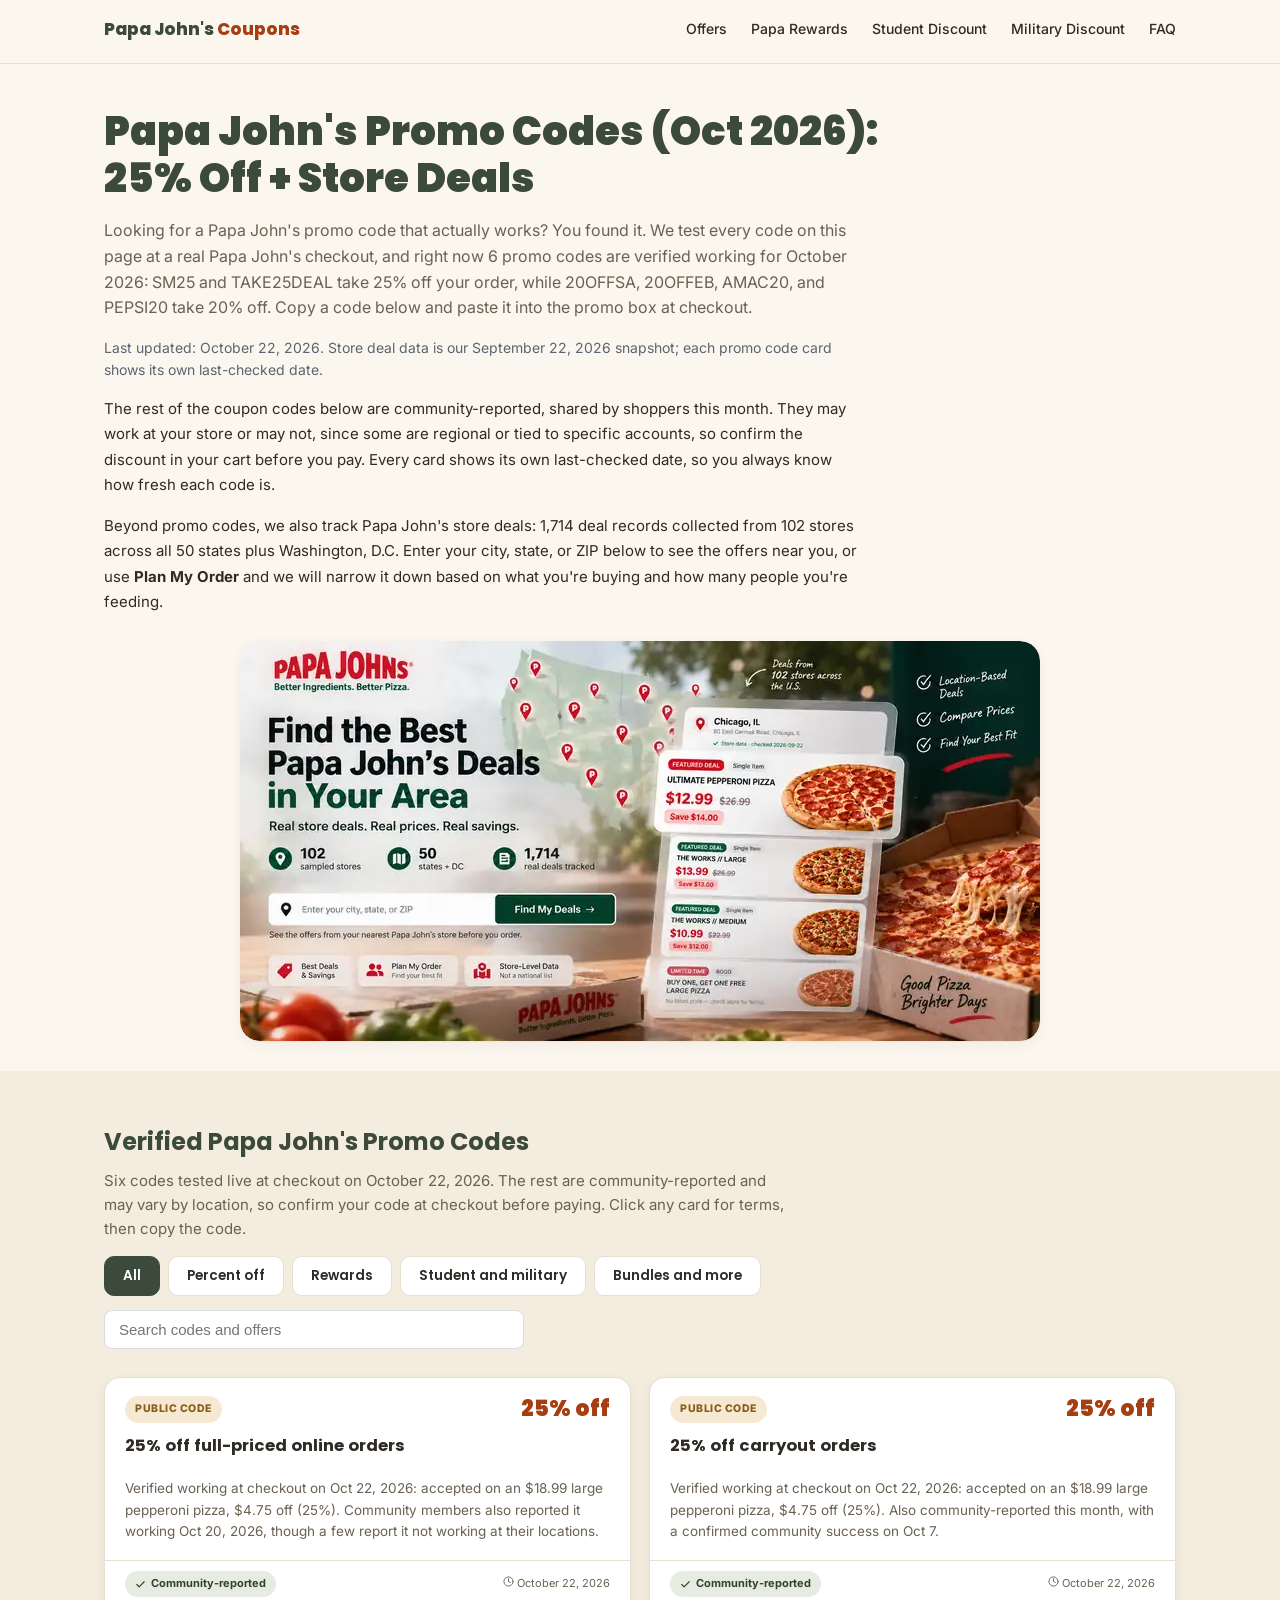
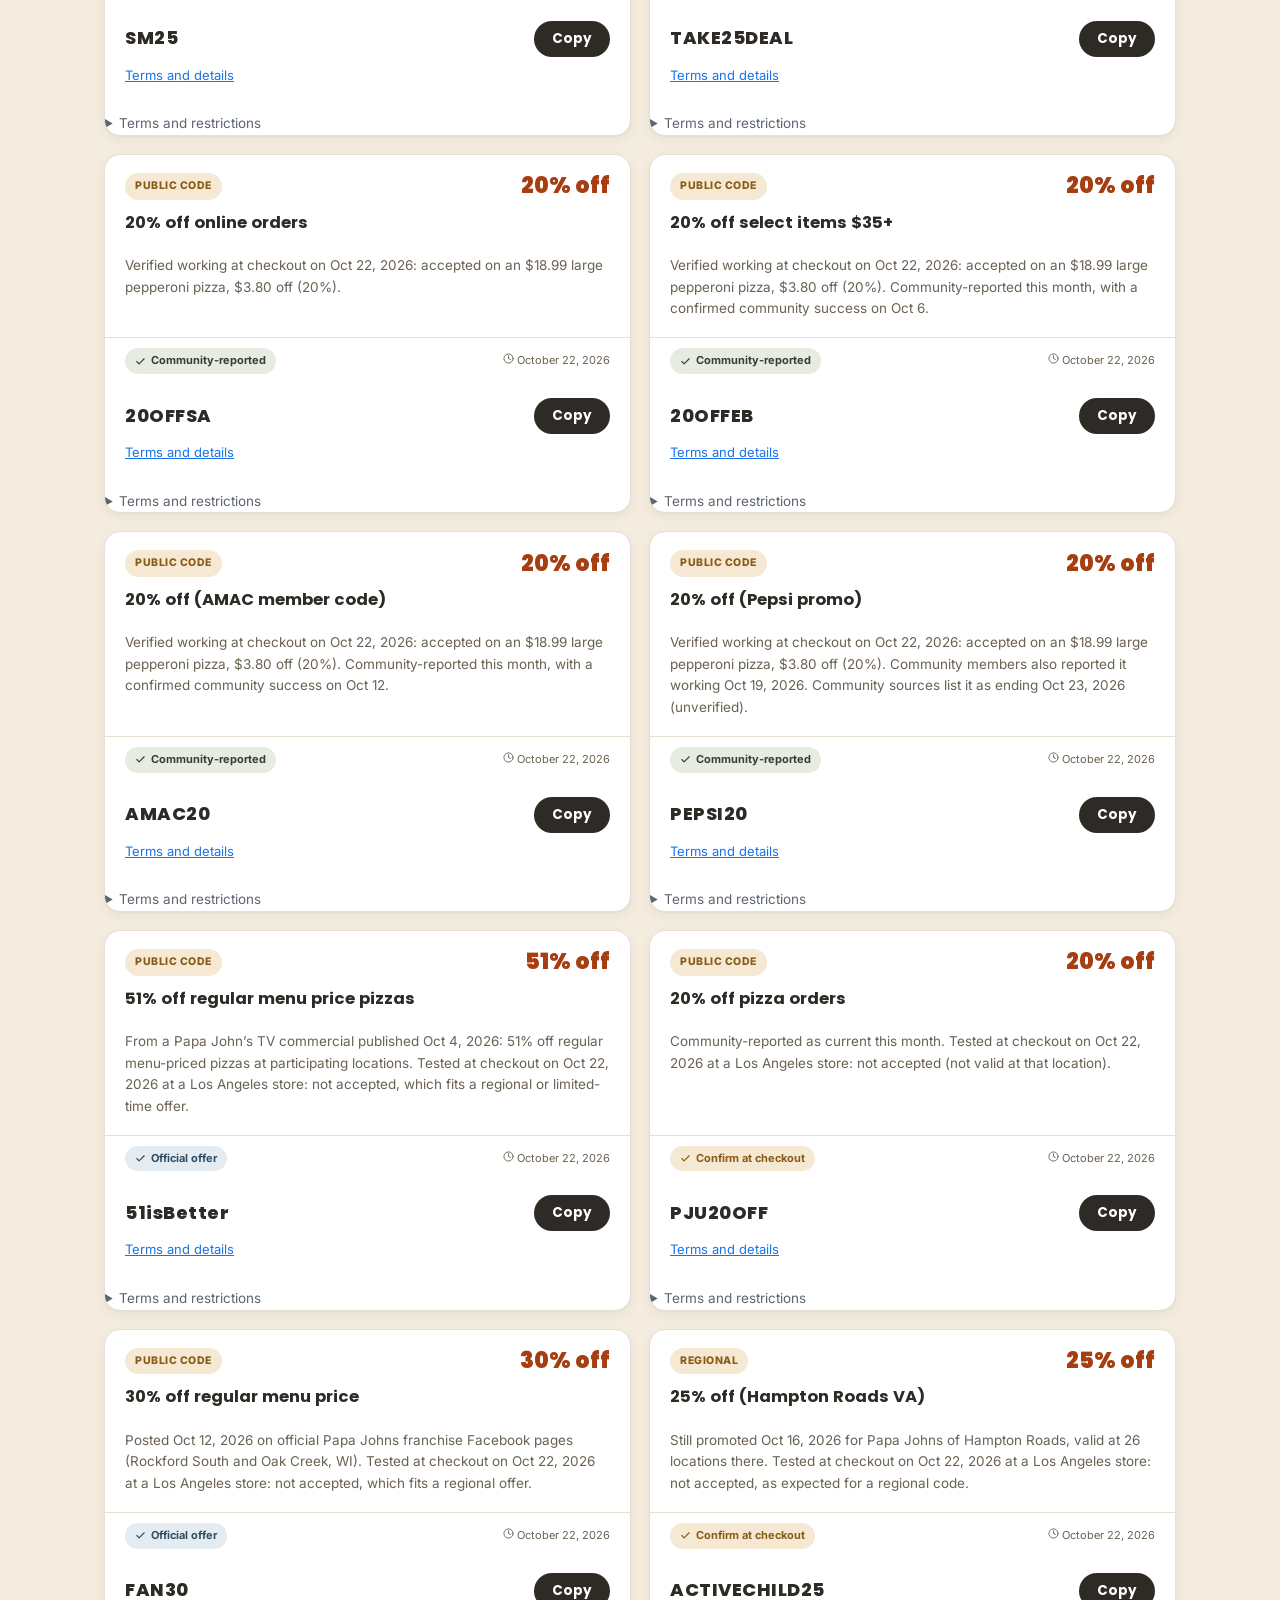
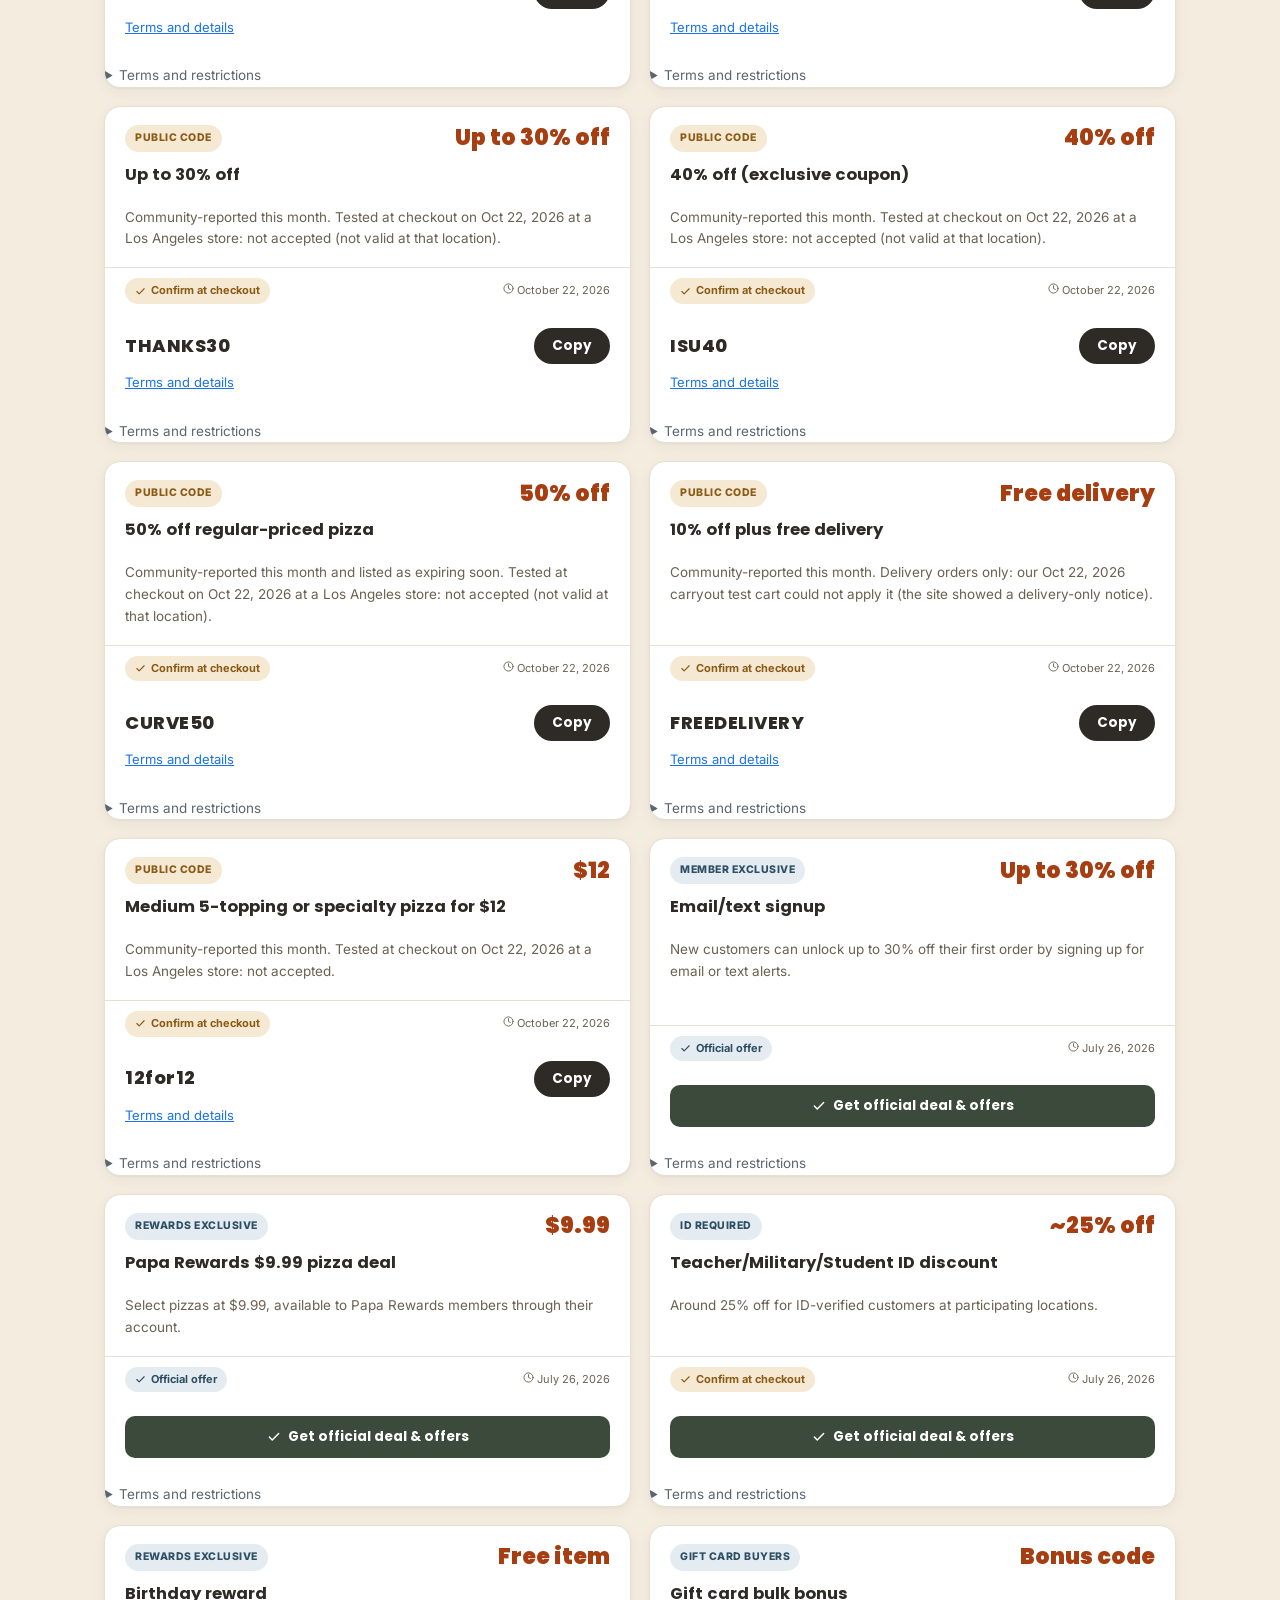
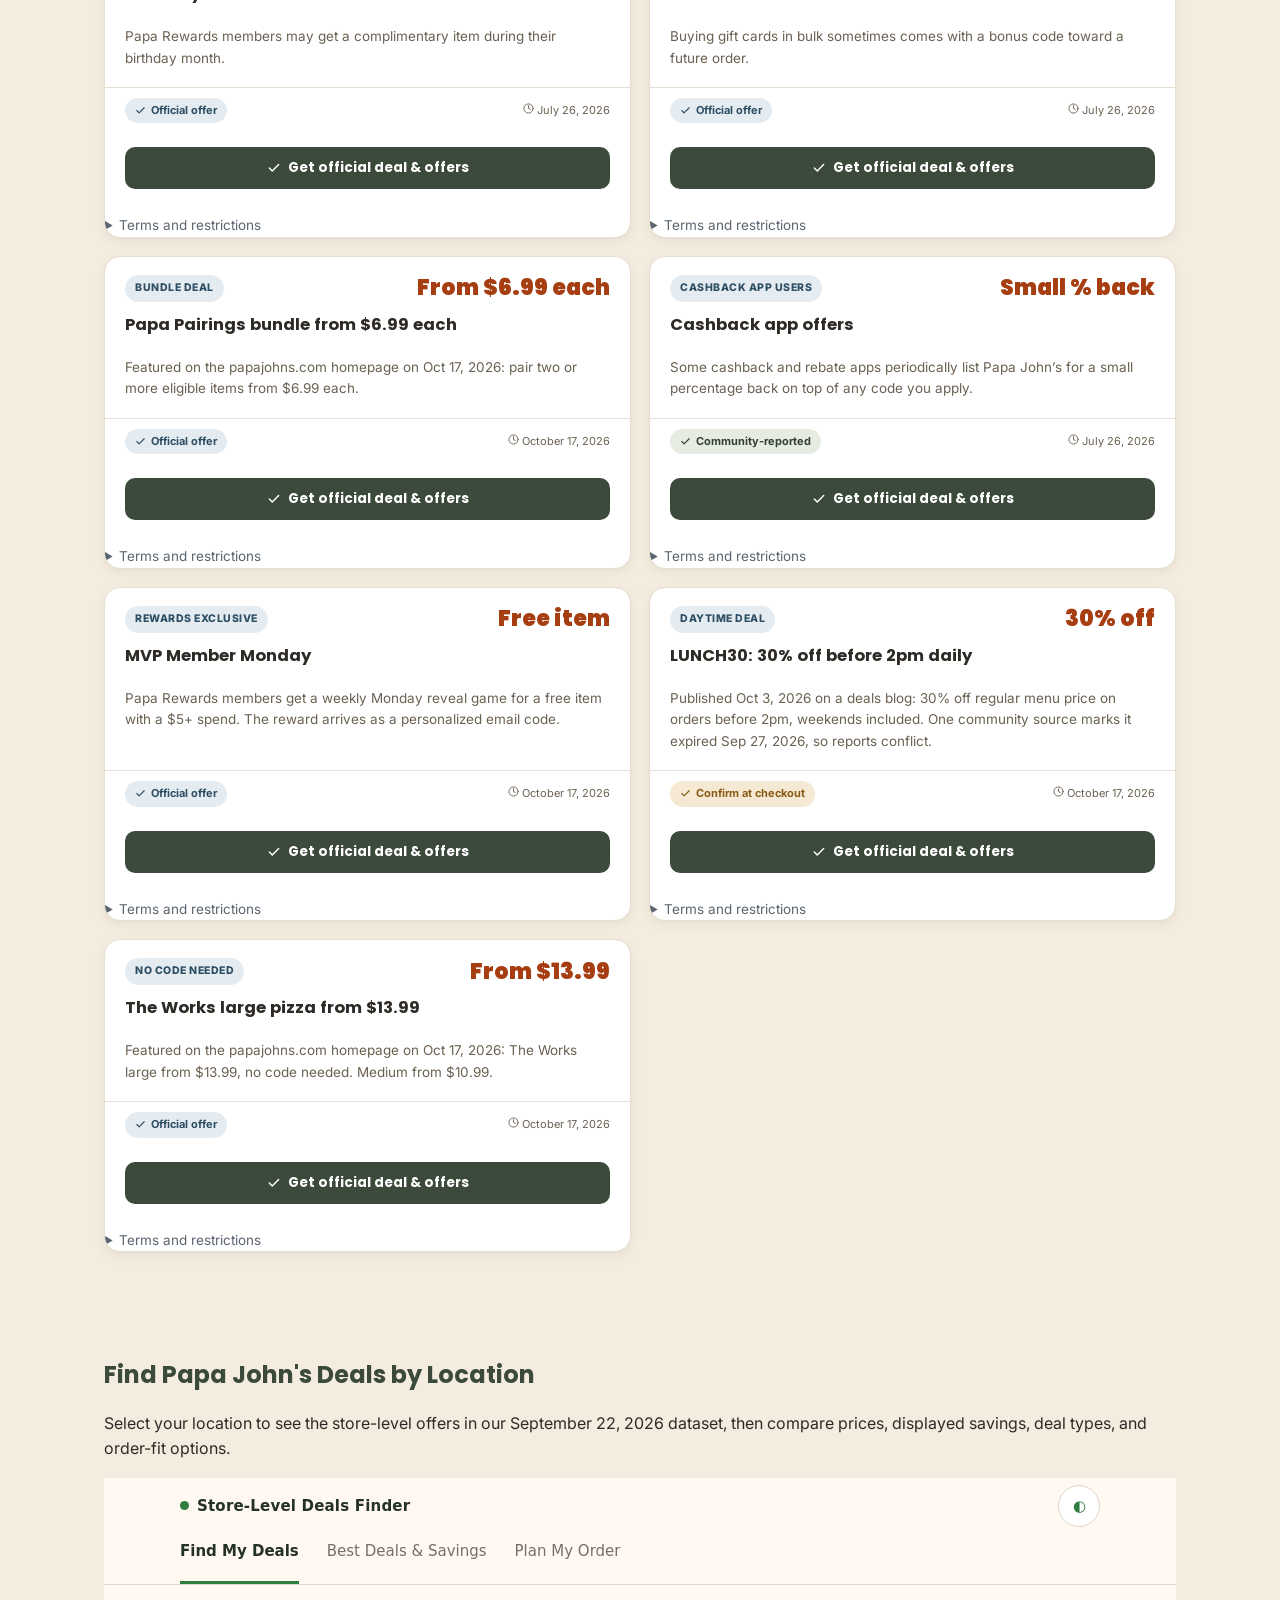
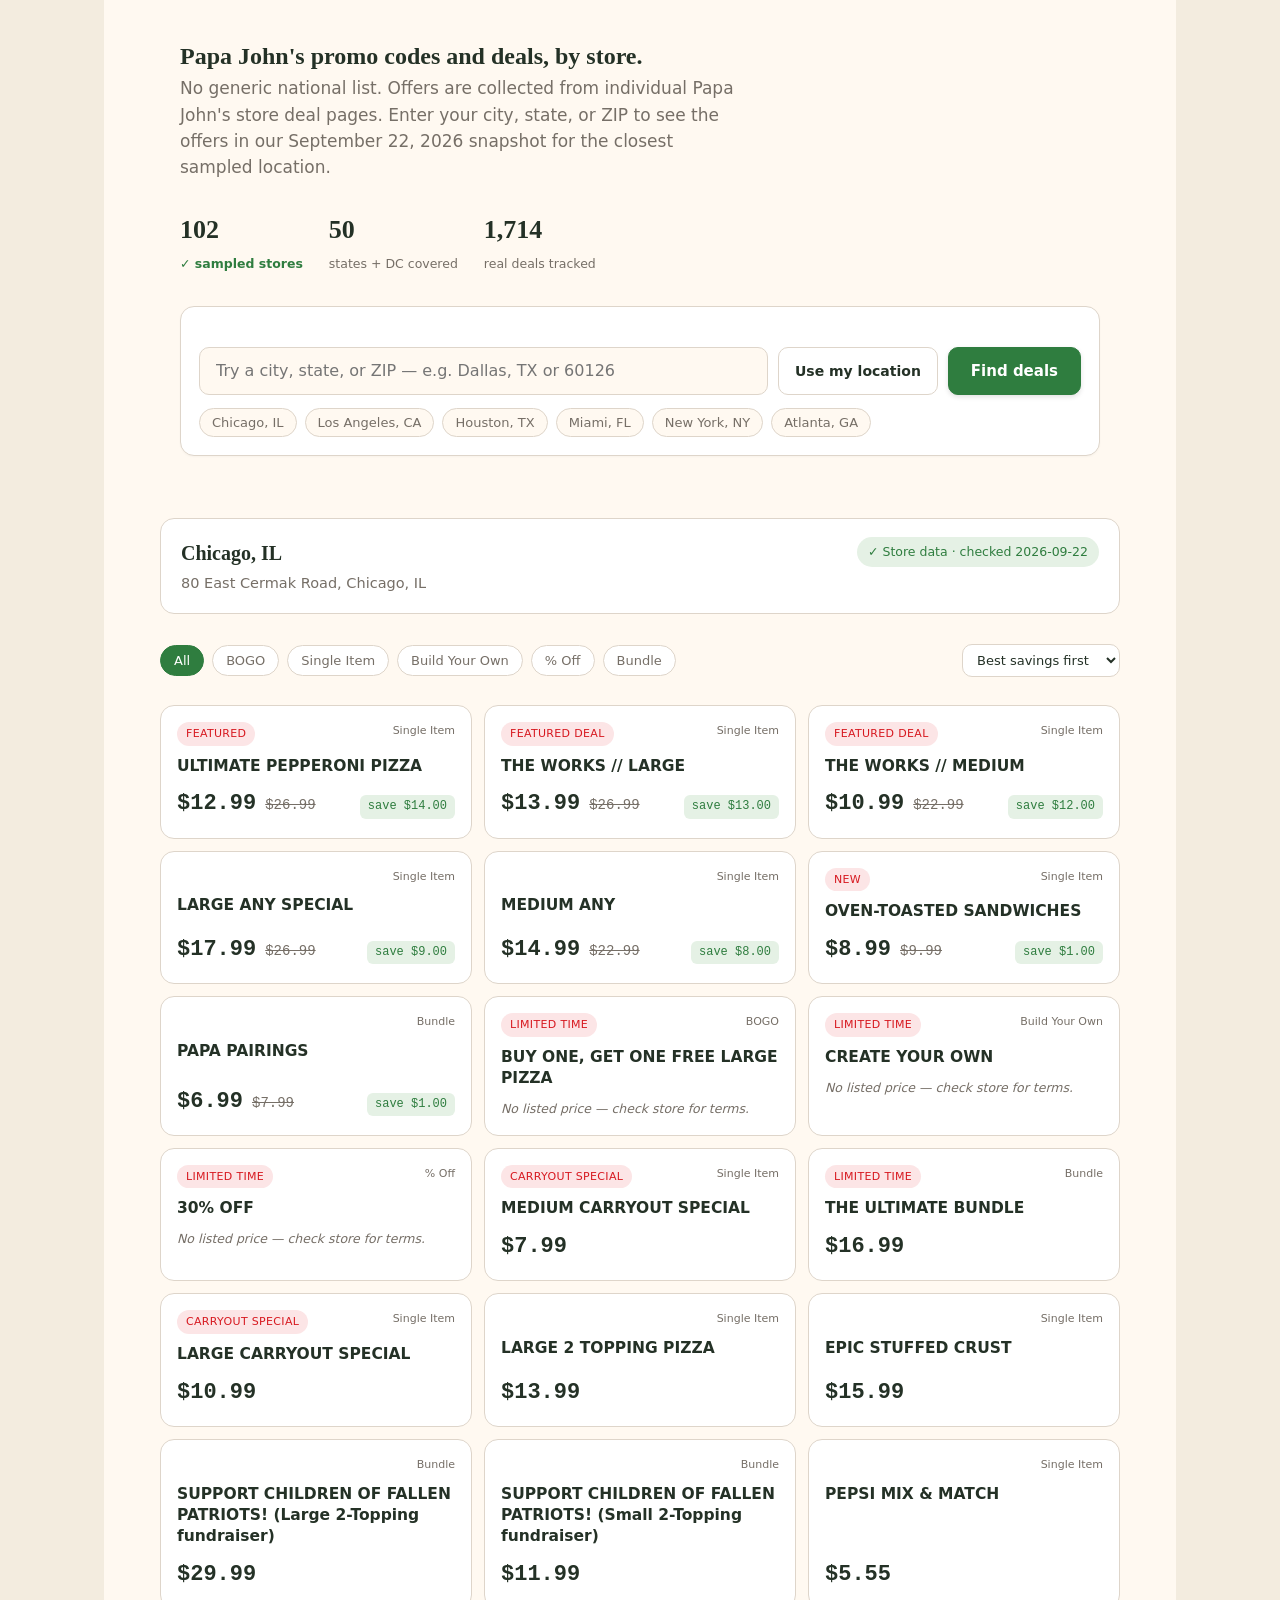
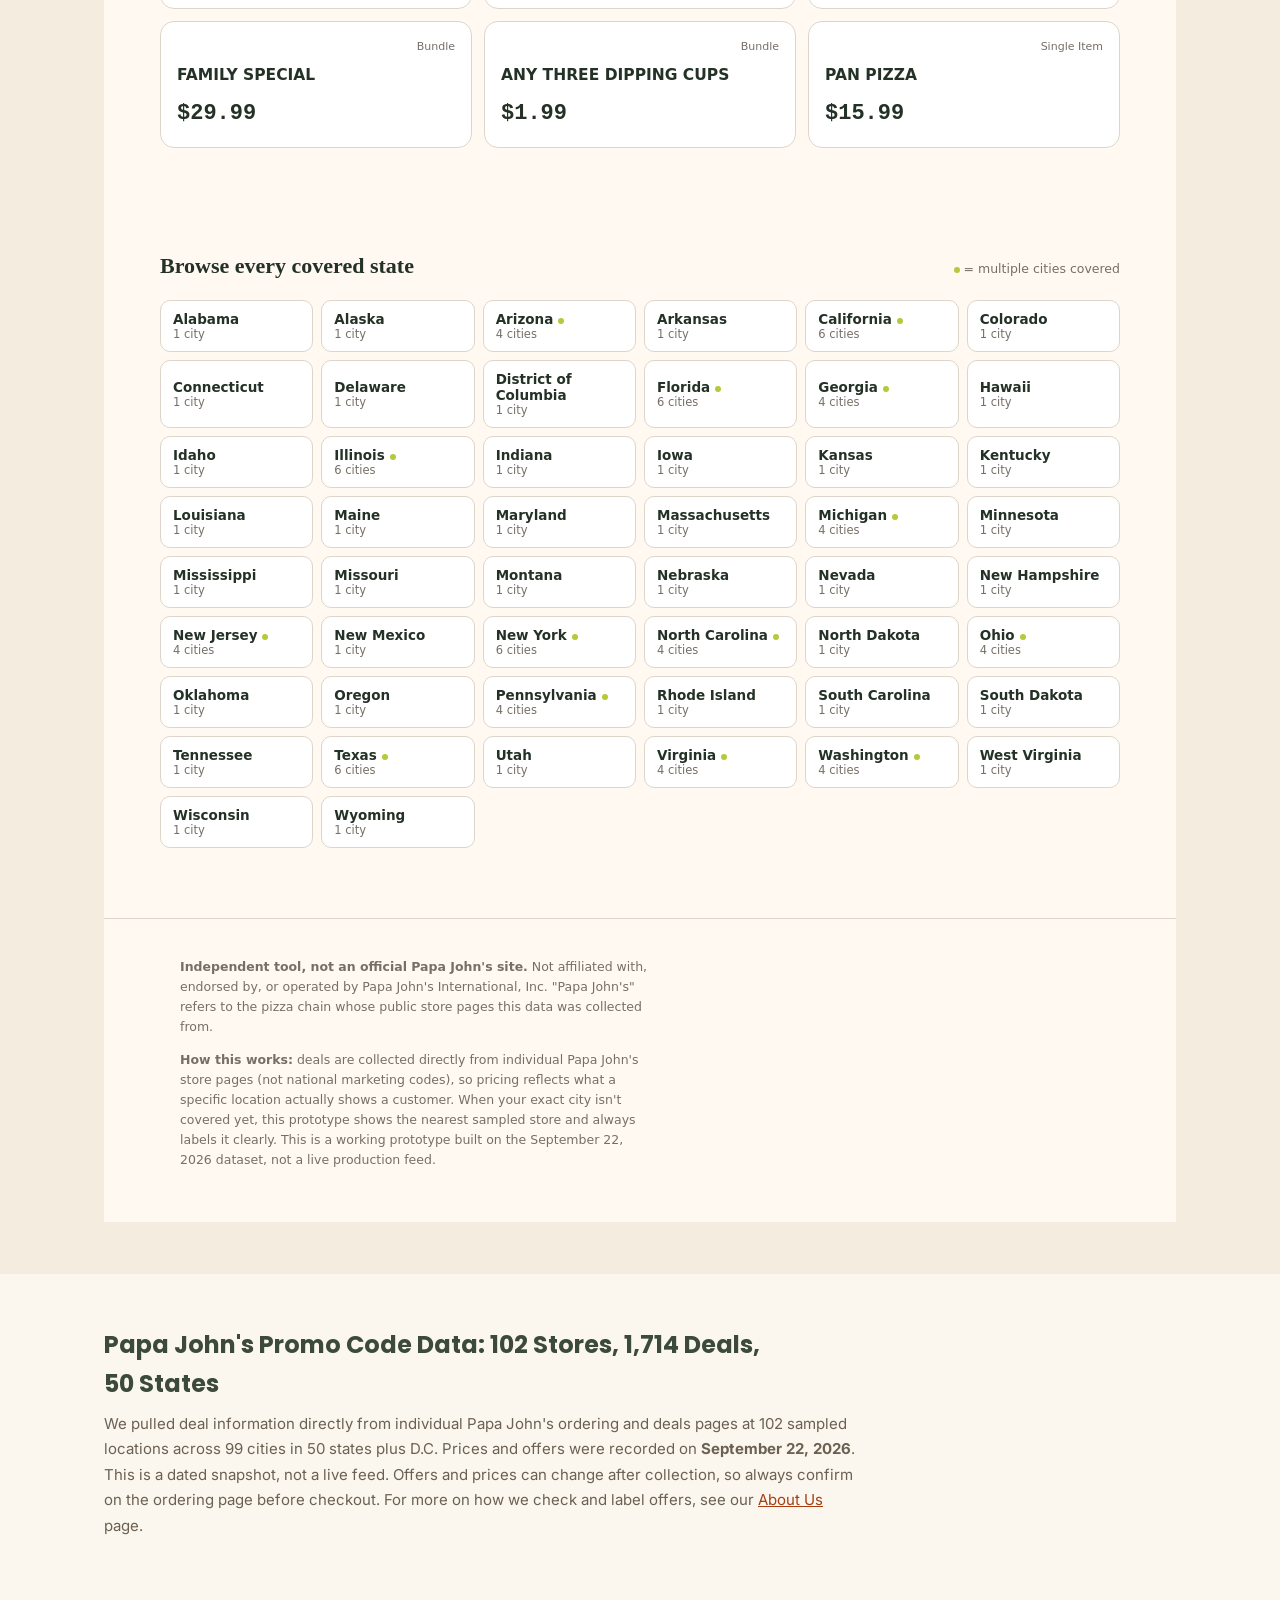
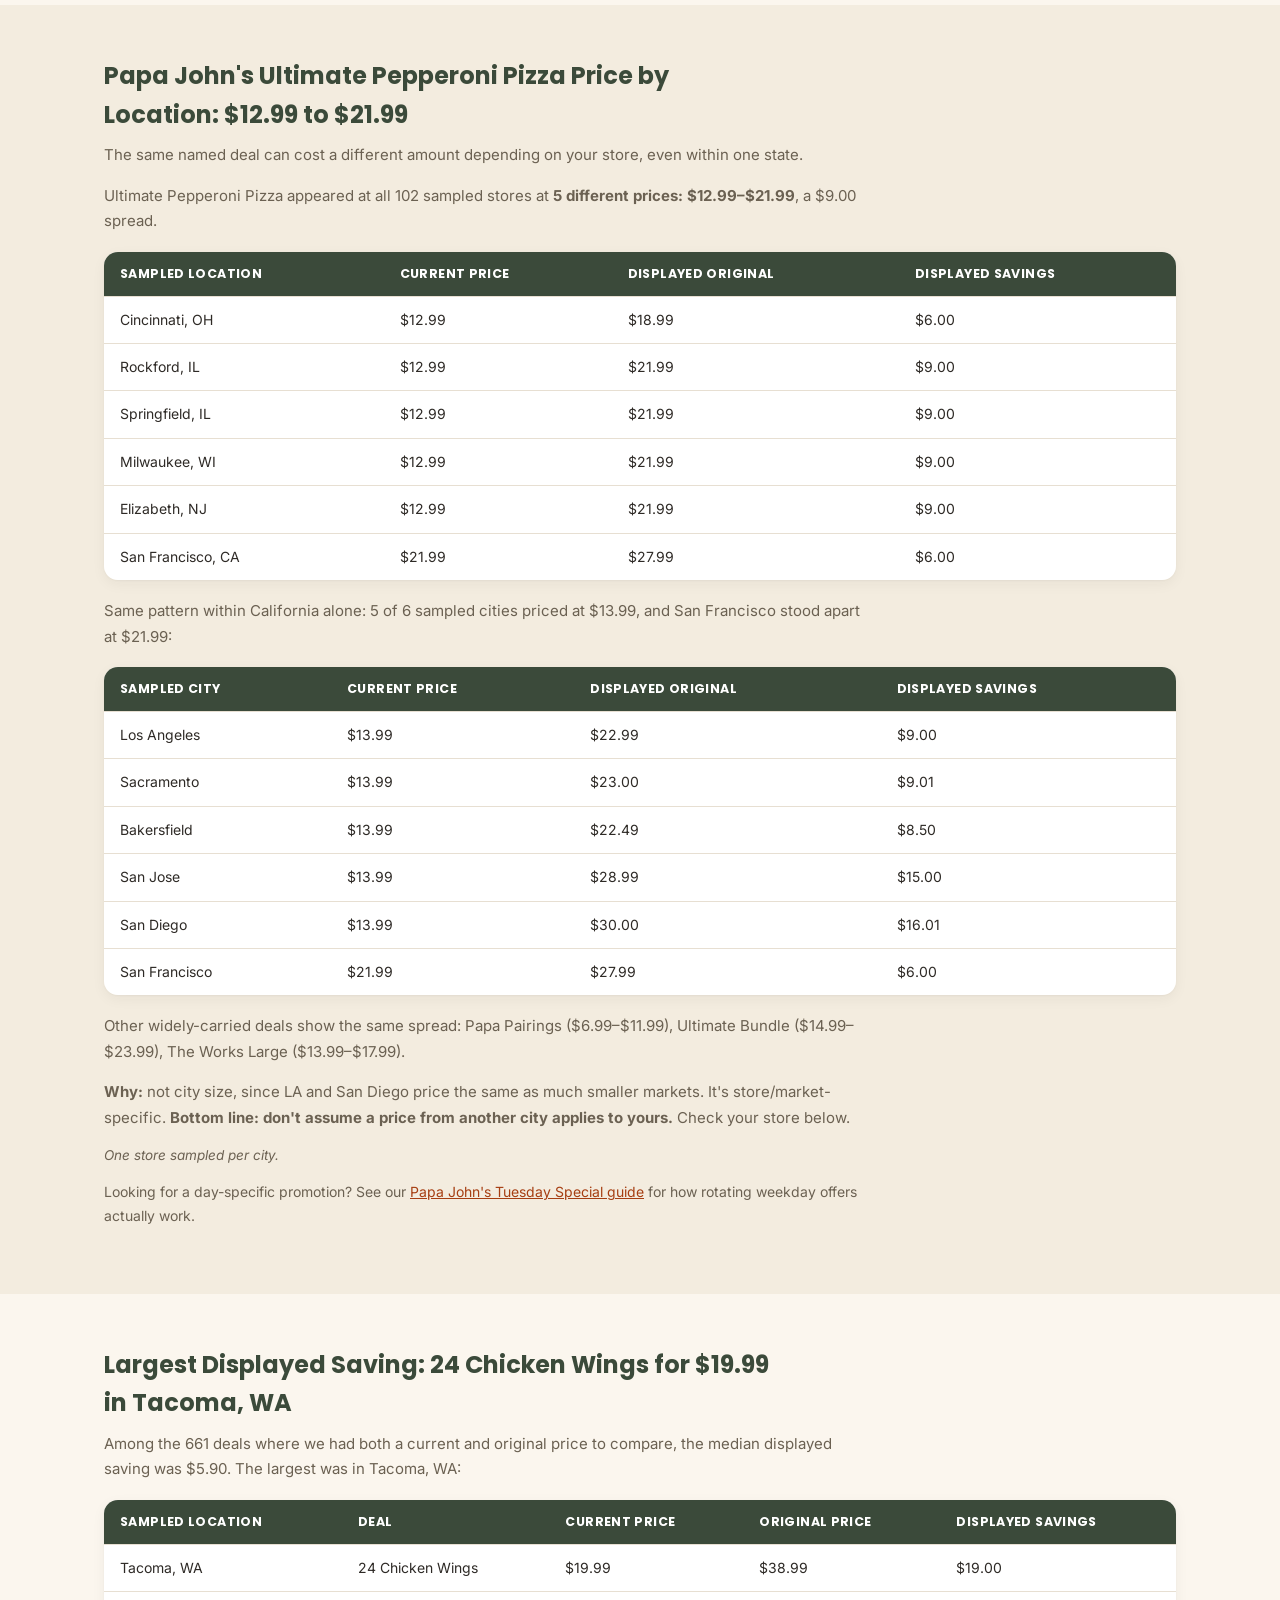
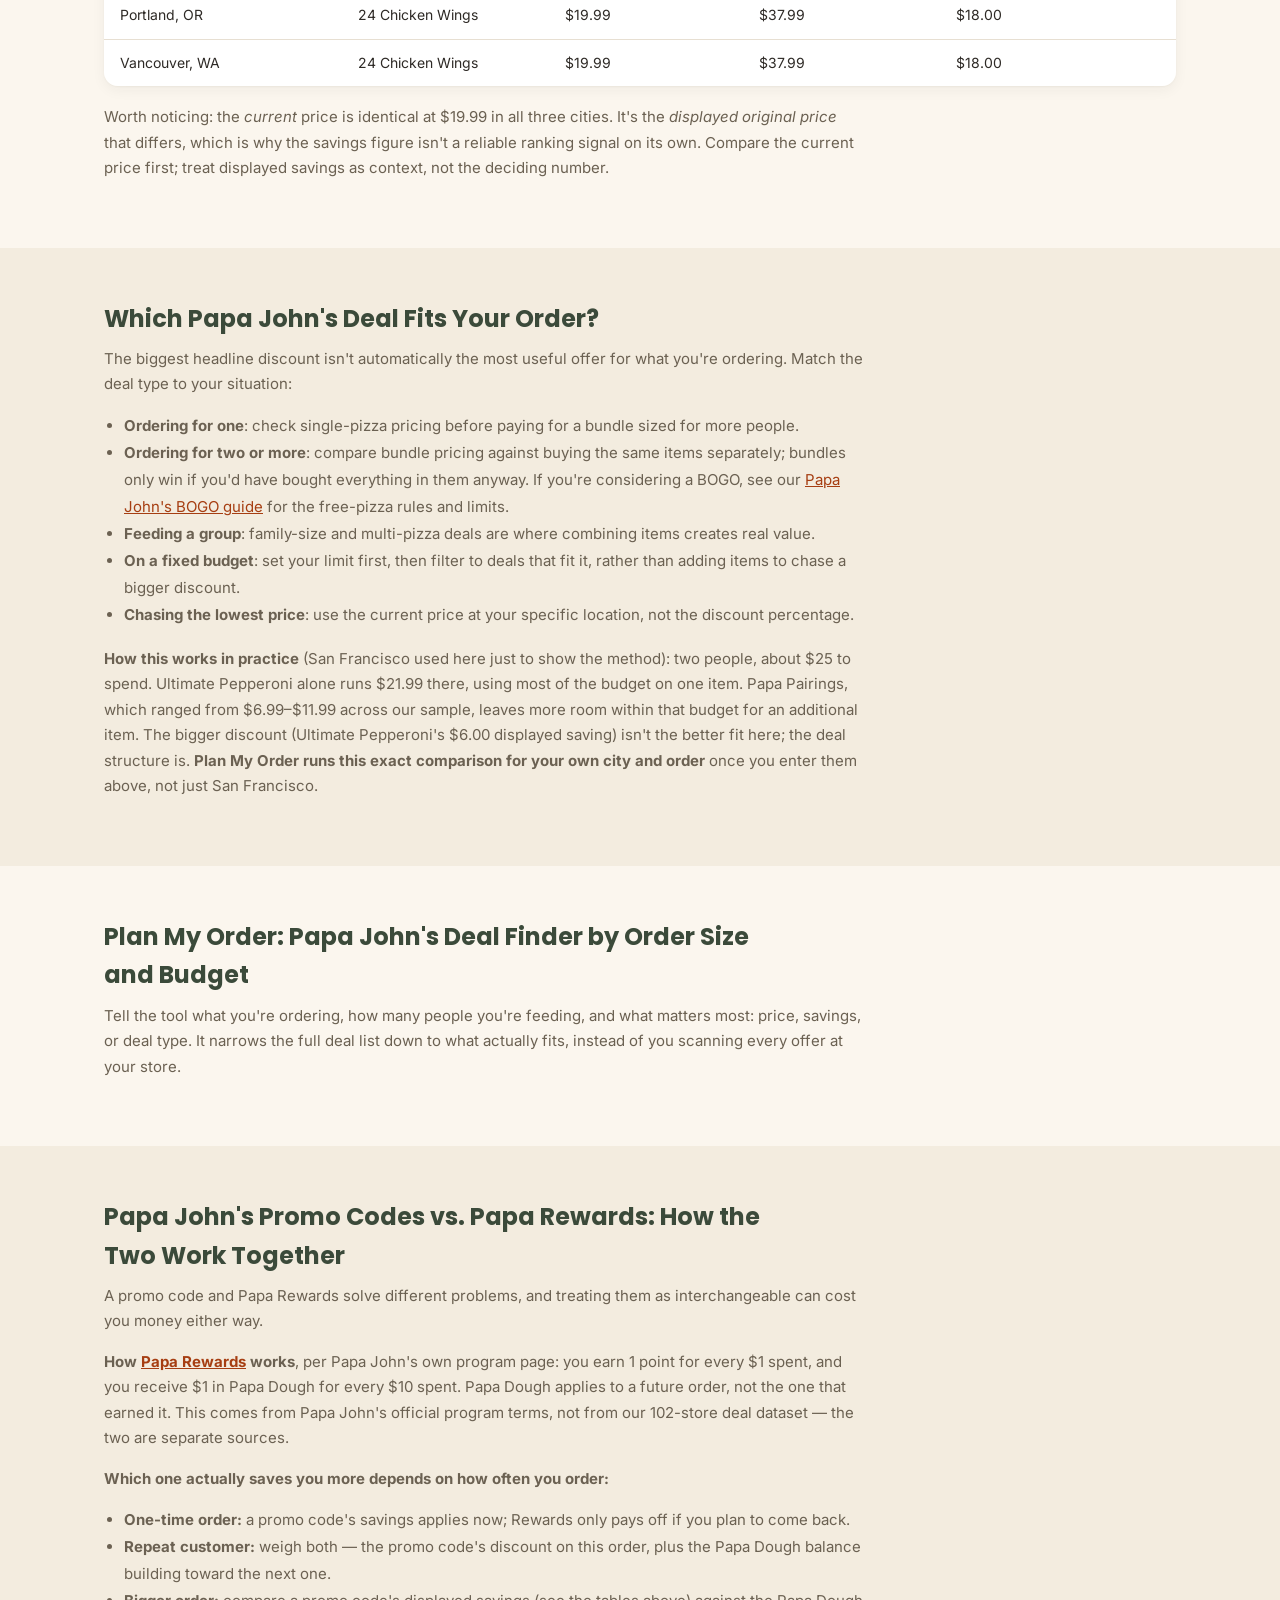
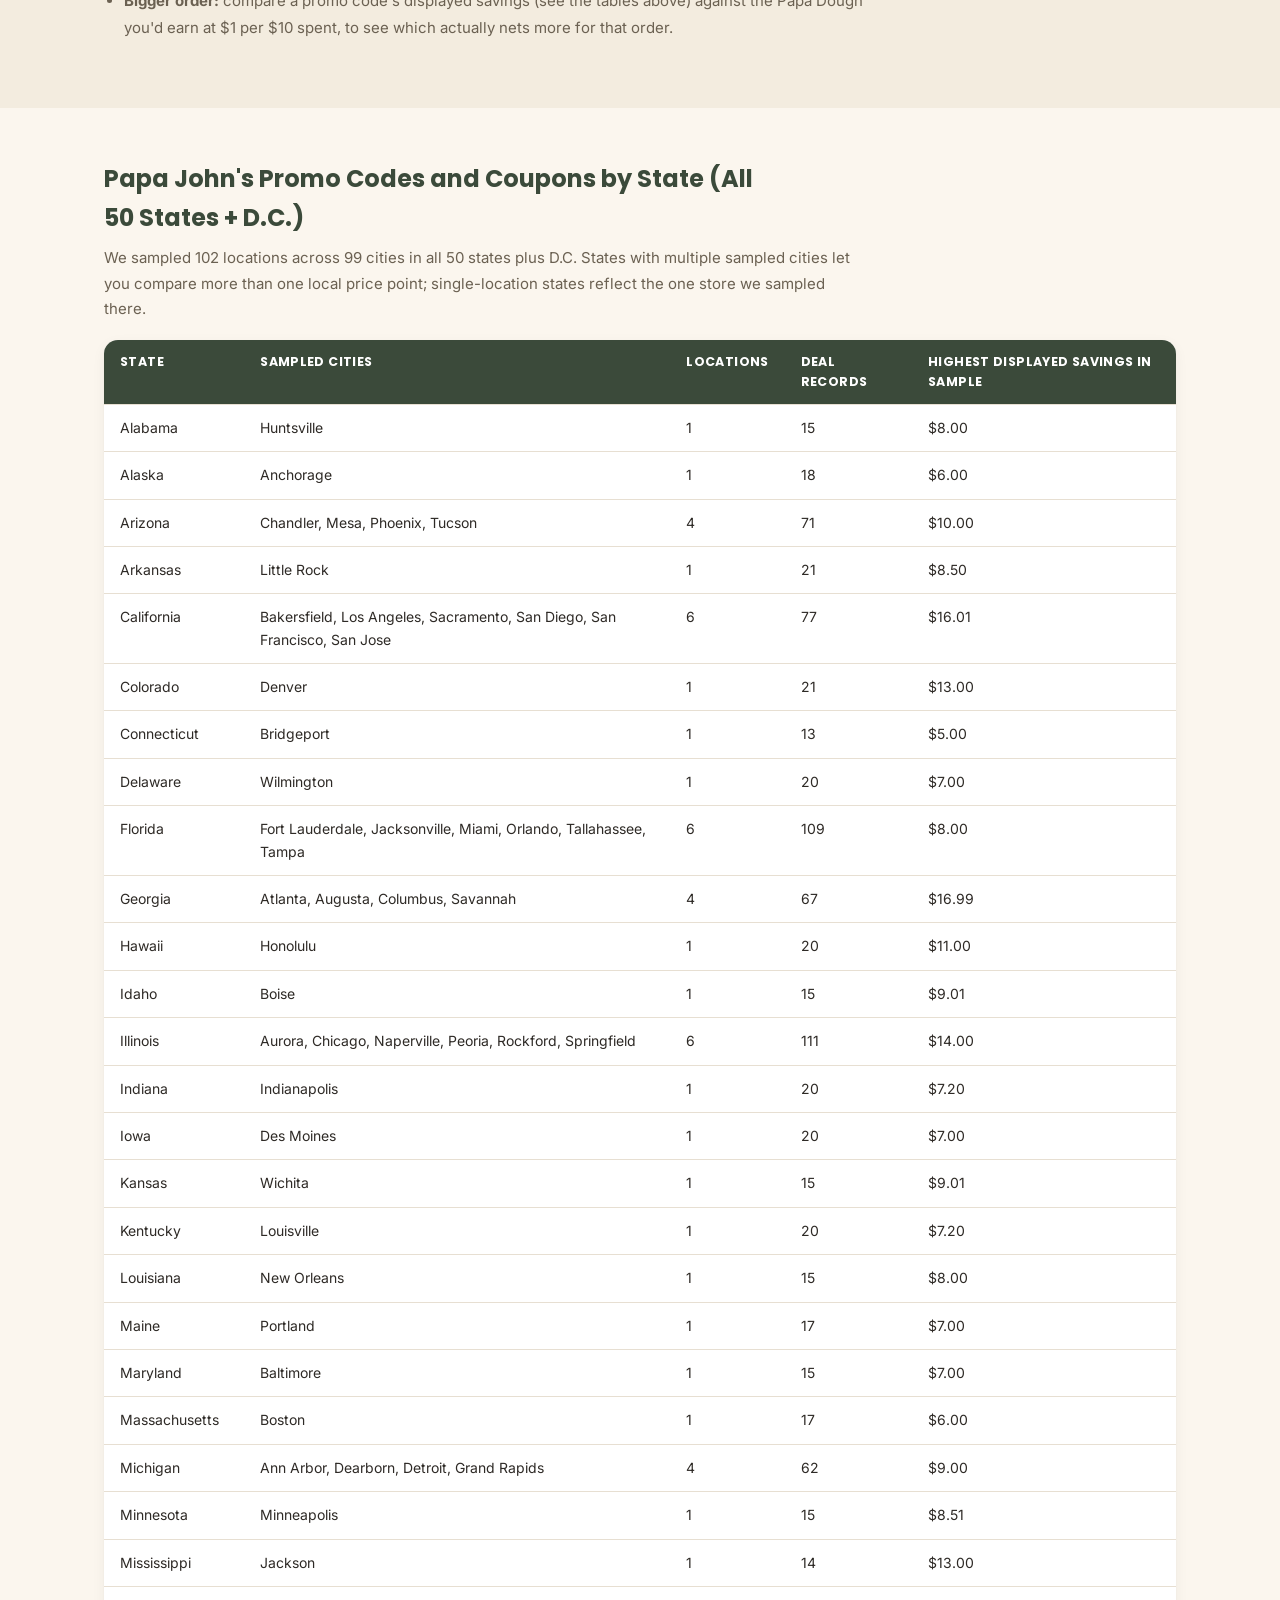
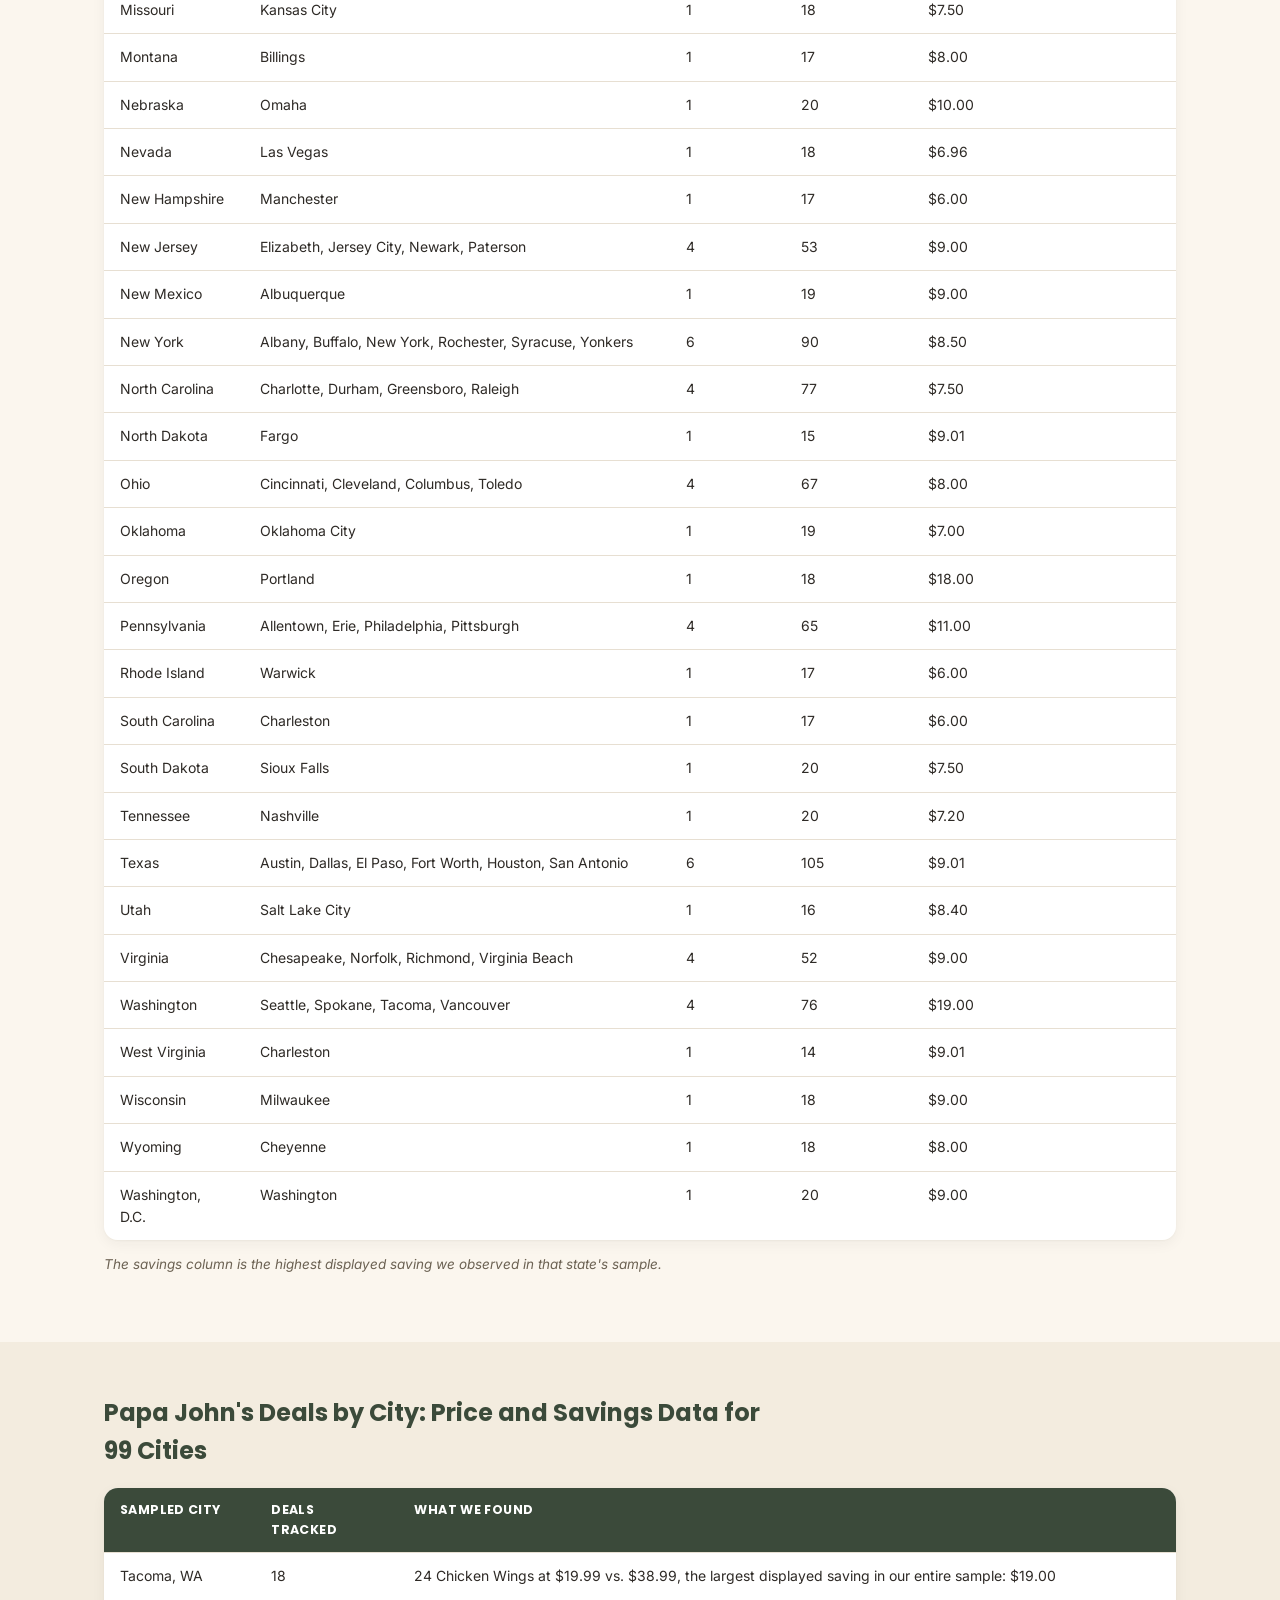
==== commit 987ccebd: "Fix stale page-level freshness lines to Oct 22 - Freshness line and verified-codes section intro sti" ====
--- a/index.html
+++ b/index.html
@@ -79,7 +79,7 @@
     <div class="wrap">
       <h1 style="font-size:clamp(28px,4vw,40px); font-weight:900; line-height:1.18; max-width:820px;">Papa John's Promo Codes (Oct 2026): 25% Off + Store Deals</h1>
       <p class="lede" style="max-width:760px; margin-top:16px;">Looking for a Papa John's promo code that actually works? You found it. We test every code on this page at a real Papa John's checkout, and right now 6 promo codes are verified working for October 2026: SM25 and TAKE25DEAL take 25% off your order, while 20OFFSA, 20OFFEB, AMAC20, and PEPSI20 take 20% off. Copy a code below and paste it into the promo box at checkout.</p>
-      <p class="freshness-line" style="max-width:760px; margin-top:10px; font-size:14px; color:#5b6570;">Last updated: October 17, 2026. Store deal data is our September 22, 2026 snapshot; each promo code card shows its own last-checked date.</p>
+      <p class="freshness-line" style="max-width:760px; margin-top:10px; font-size:14px; color:#5b6570;">Last updated: October 22, 2026. Store deal data is our September 22, 2026 snapshot; each promo code card shows its own last-checked date.</p>
       <p style="max-width:760px; margin-top:14px; font-size:15px; line-height:1.7;">The rest of the coupon codes below are community-reported, shared by shoppers this month. They may work at your store or may not, since some are regional or tied to specific accounts, so confirm the discount in your cart before you pay. Every card shows its own last-checked date, so you always know how fresh each code is.</p>
       <p style="max-width:760px; margin-top:14px; font-size:15px; line-height:1.7;">Beyond promo codes, we also track Papa John's store deals: 1,714 deal records collected from 102 stores across all 50 states plus Washington, D.C. Enter your city, state, or ZIP below to see the offers near you, or use <strong>Plan My Order</strong> and we will narrow it down based on what you're buying and how many people you're feeding.</p>
       <a class="hero-banner-link" href="#deal-finder-tool" aria-label="Jump to the Papa John's store-level deals finder">
@@ -92,7 +92,7 @@
     <div class="wrap">
       <div class="section-head">
         <h2>Verified Papa John's Promo Codes</h2>
-        <p class="section-sub">Six codes tested live at checkout on October 17, 2026. The rest are community-reported and may vary by location, so confirm your code at checkout before paying. Click any card for terms, then copy the code.</p>
+        <p class="section-sub">Six codes tested live at checkout on October 22, 2026. The rest are community-reported and may vary by location, so confirm your code at checkout before paying. Click any card for terms, then copy the code.</p>
       </div>
       <div class="pj-filter-row" style="display:flex;flex-wrap:wrap;gap:8px;margin:14px 0;">
         <button type="button" class="filter" data-filter="all" aria-pressed="true">All</button>
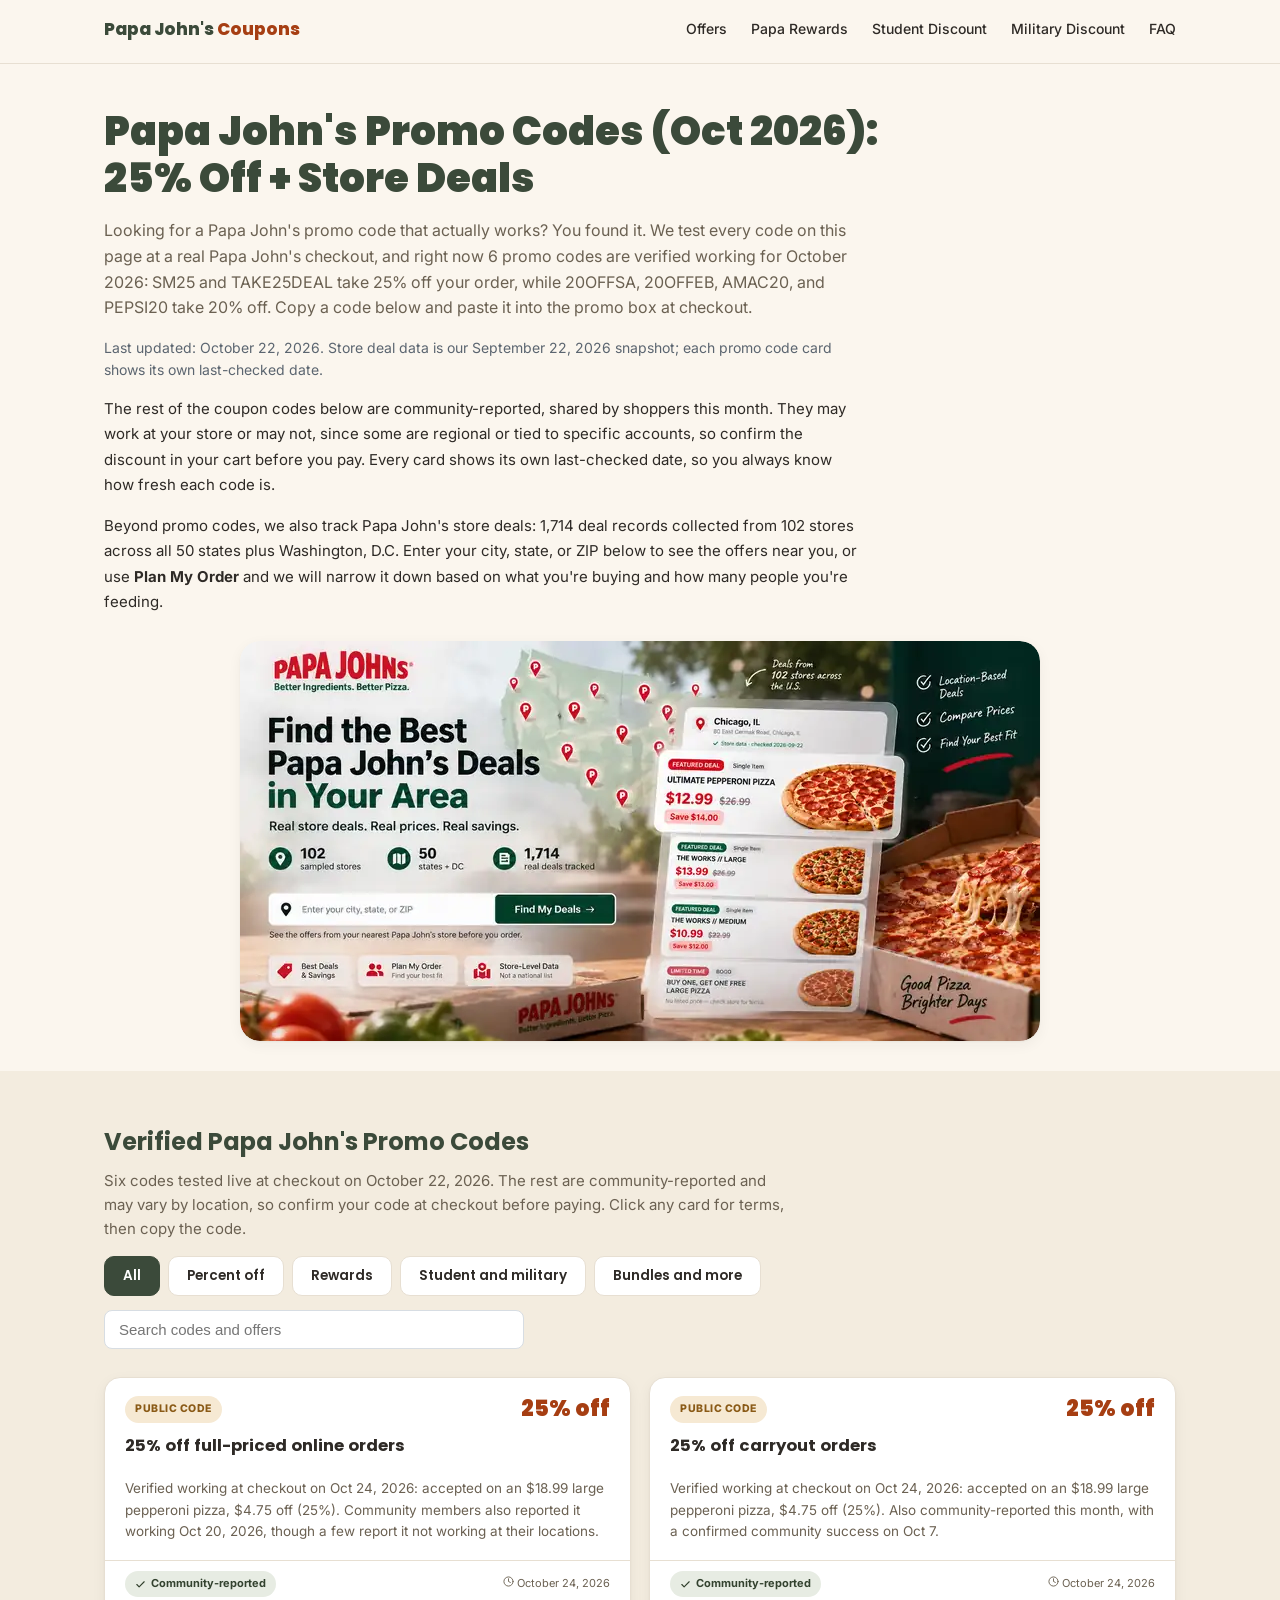
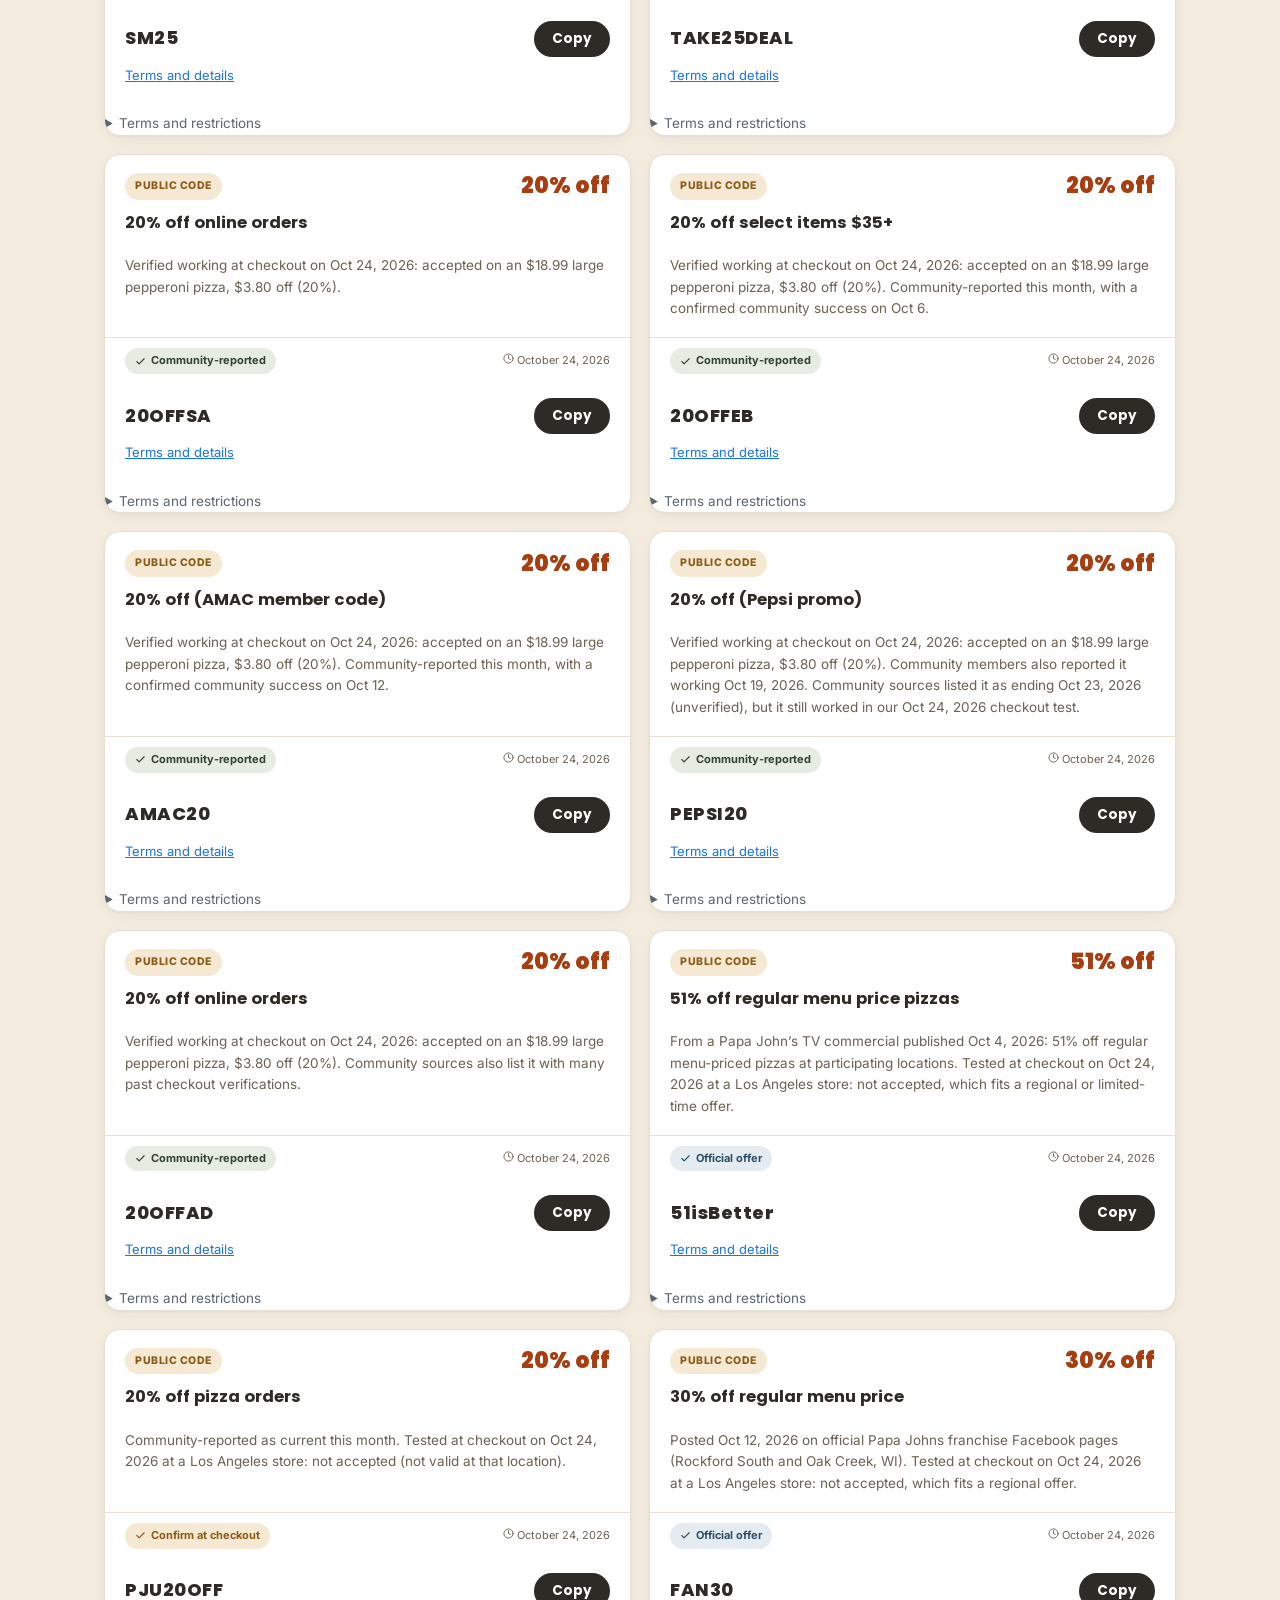
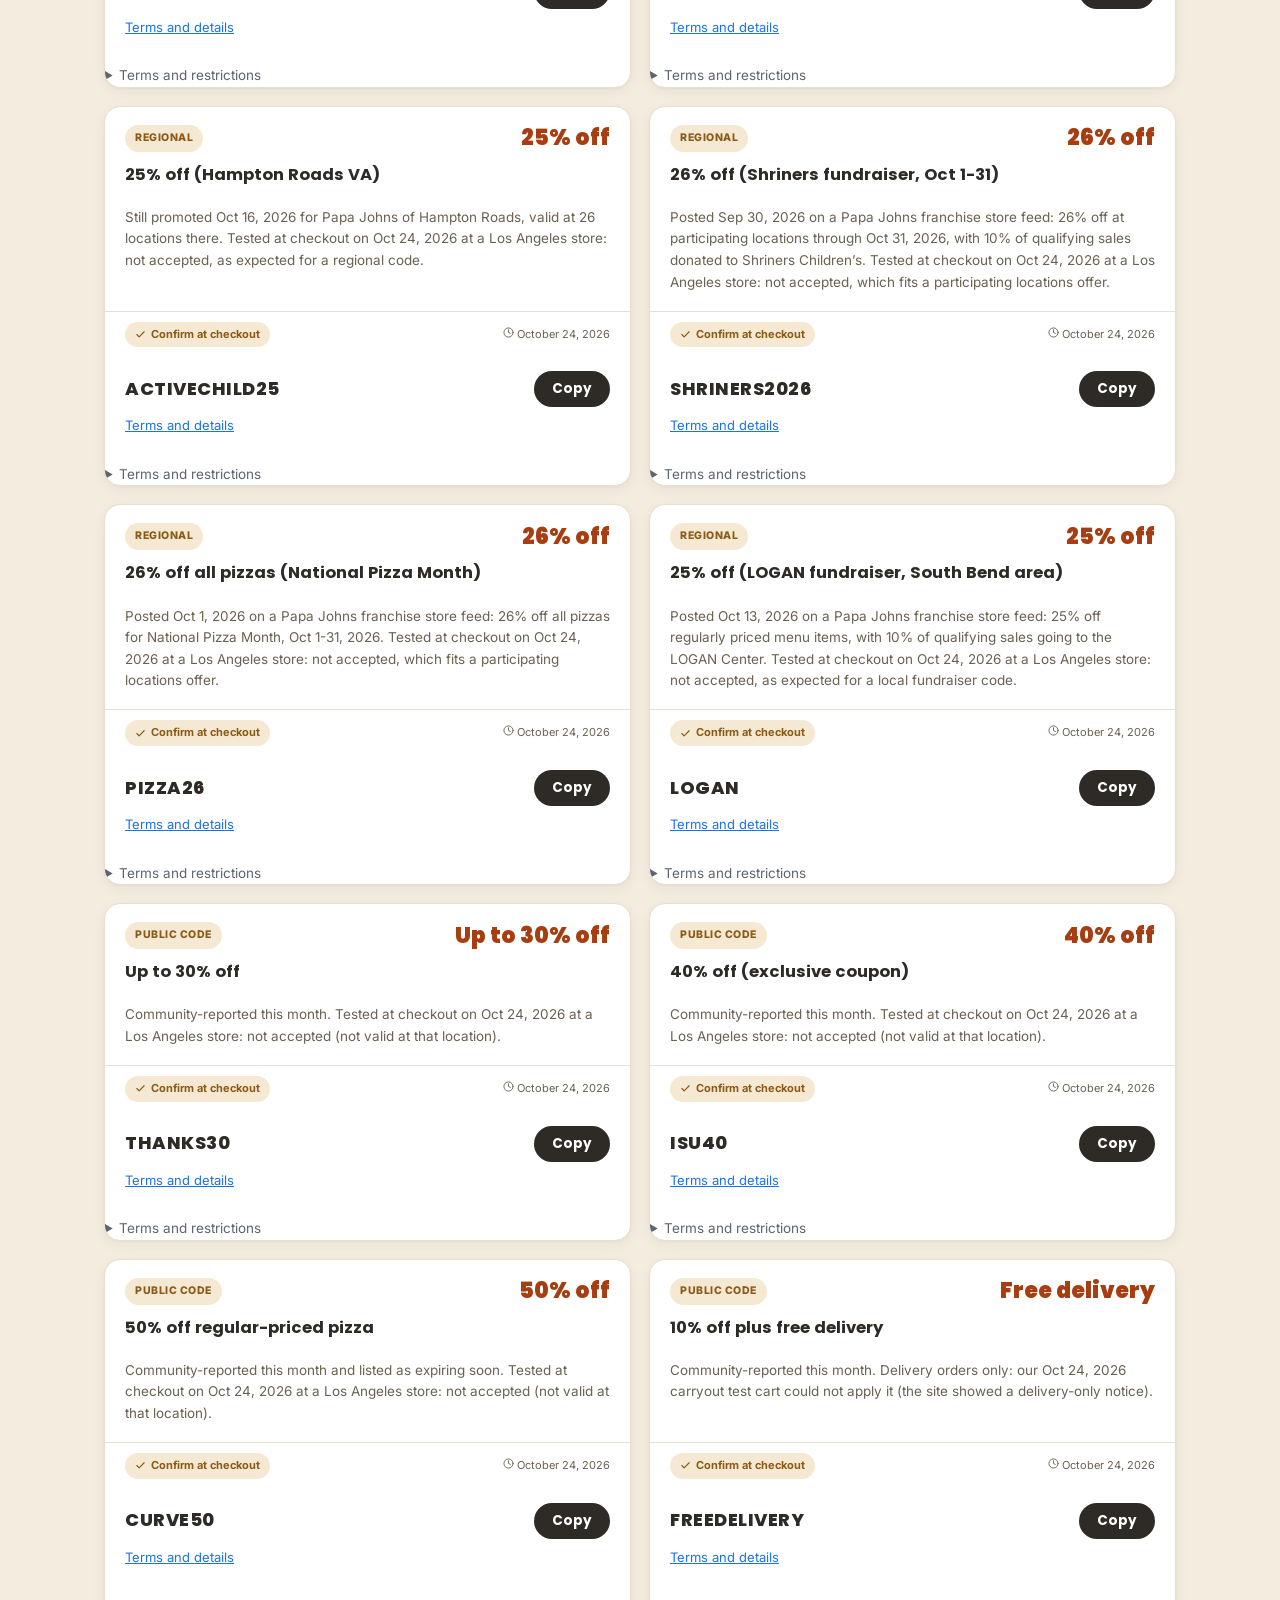
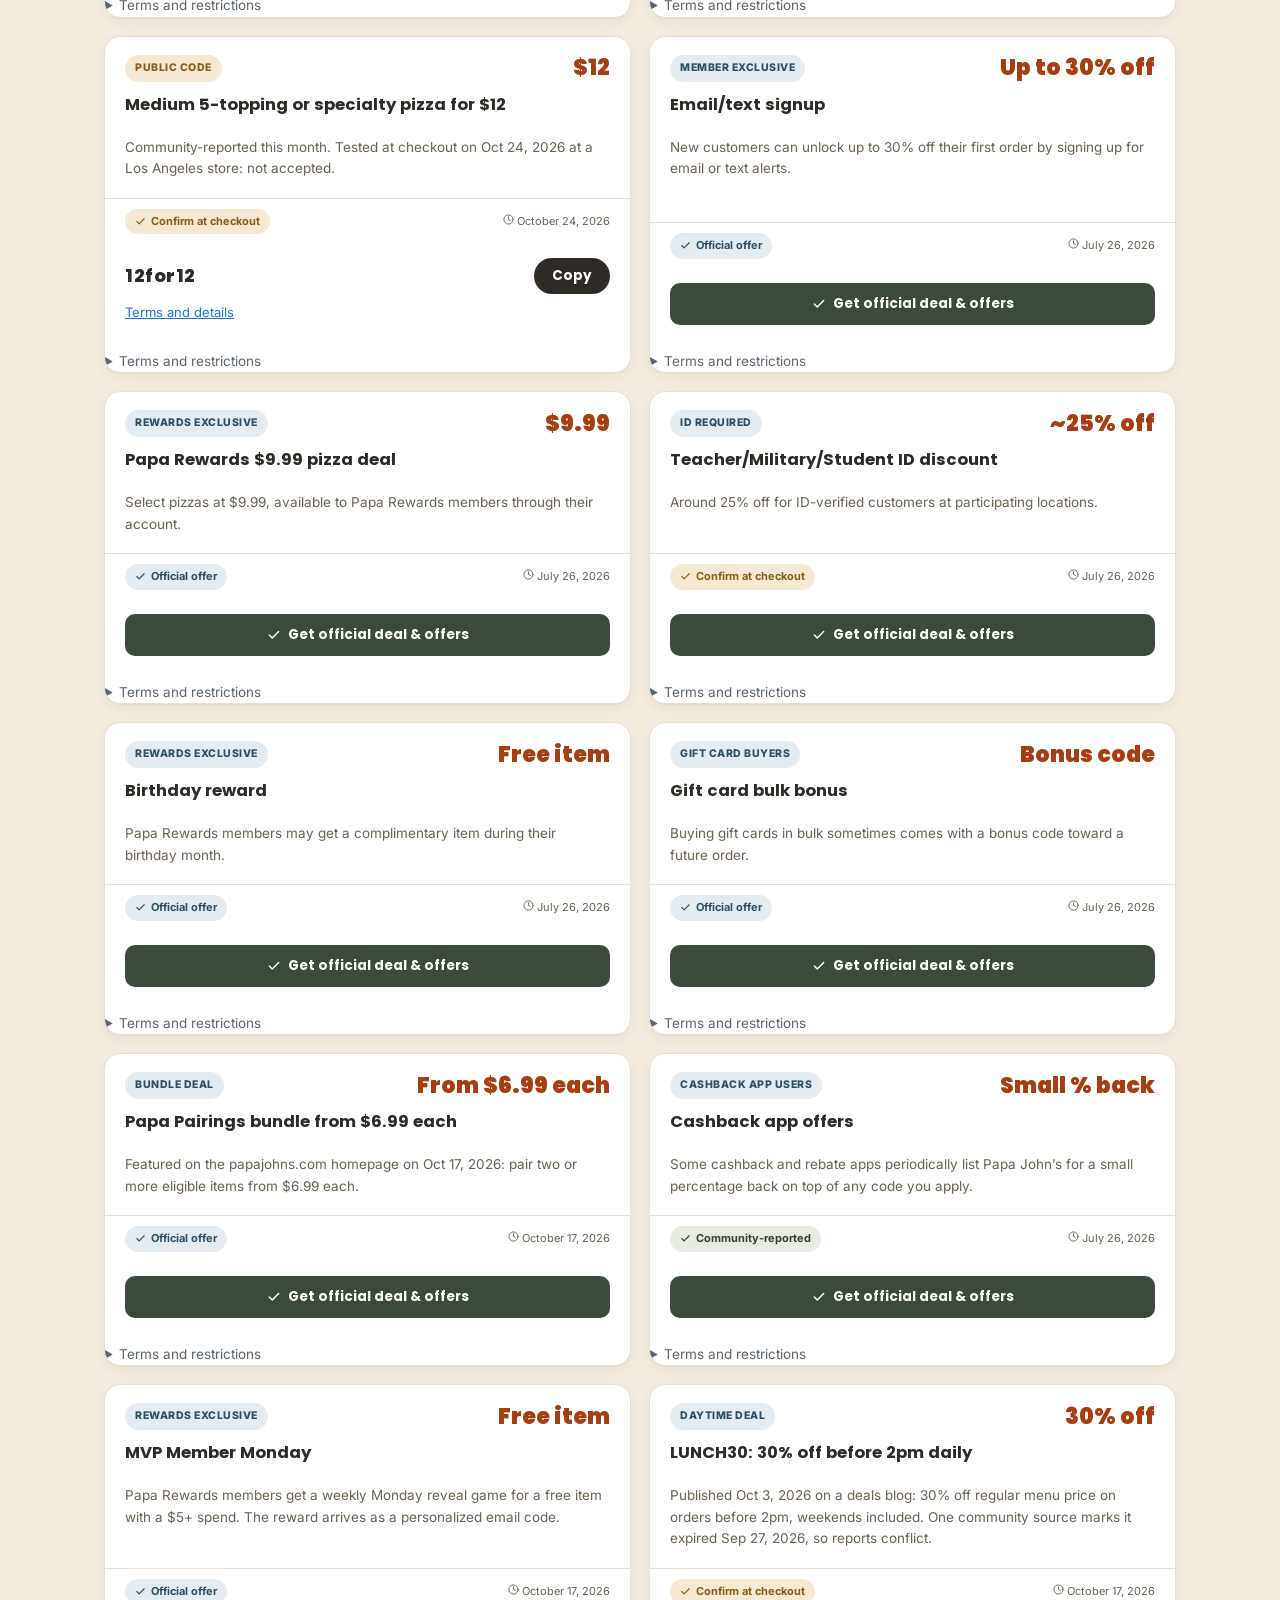
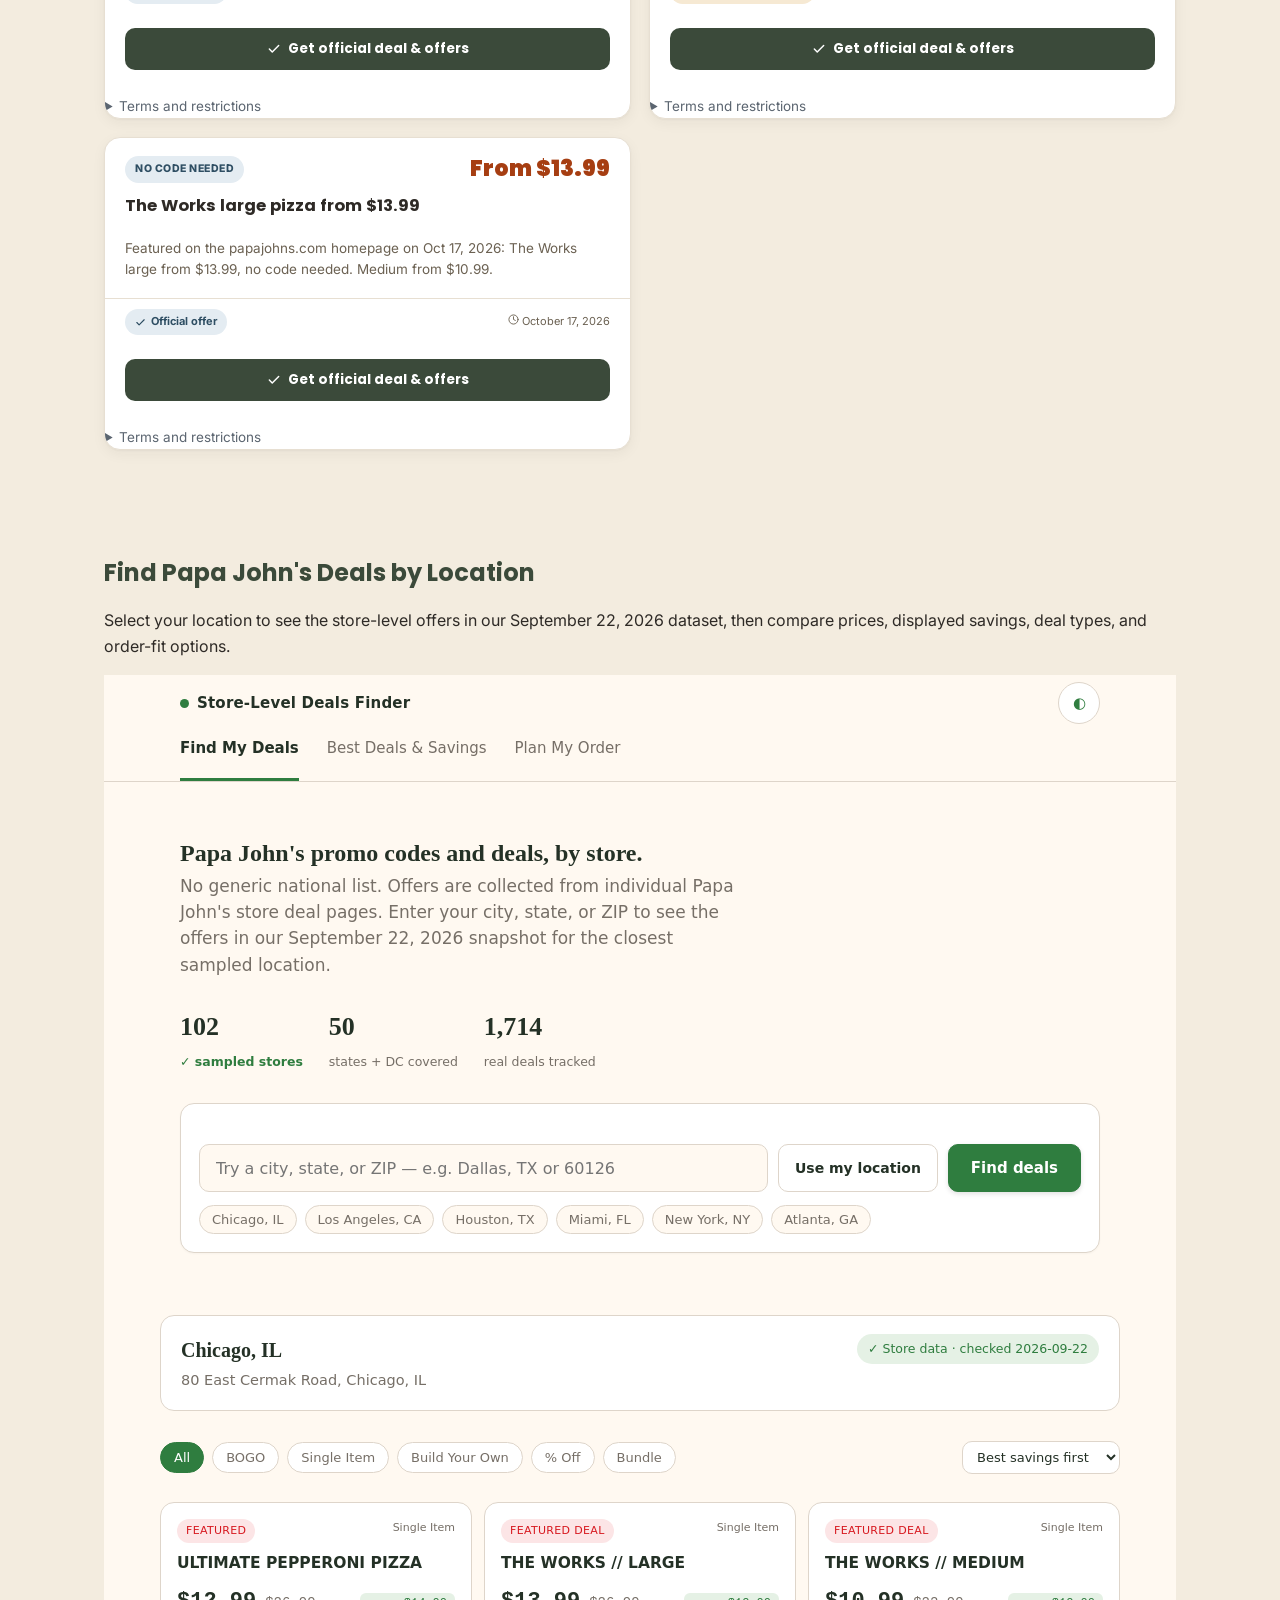
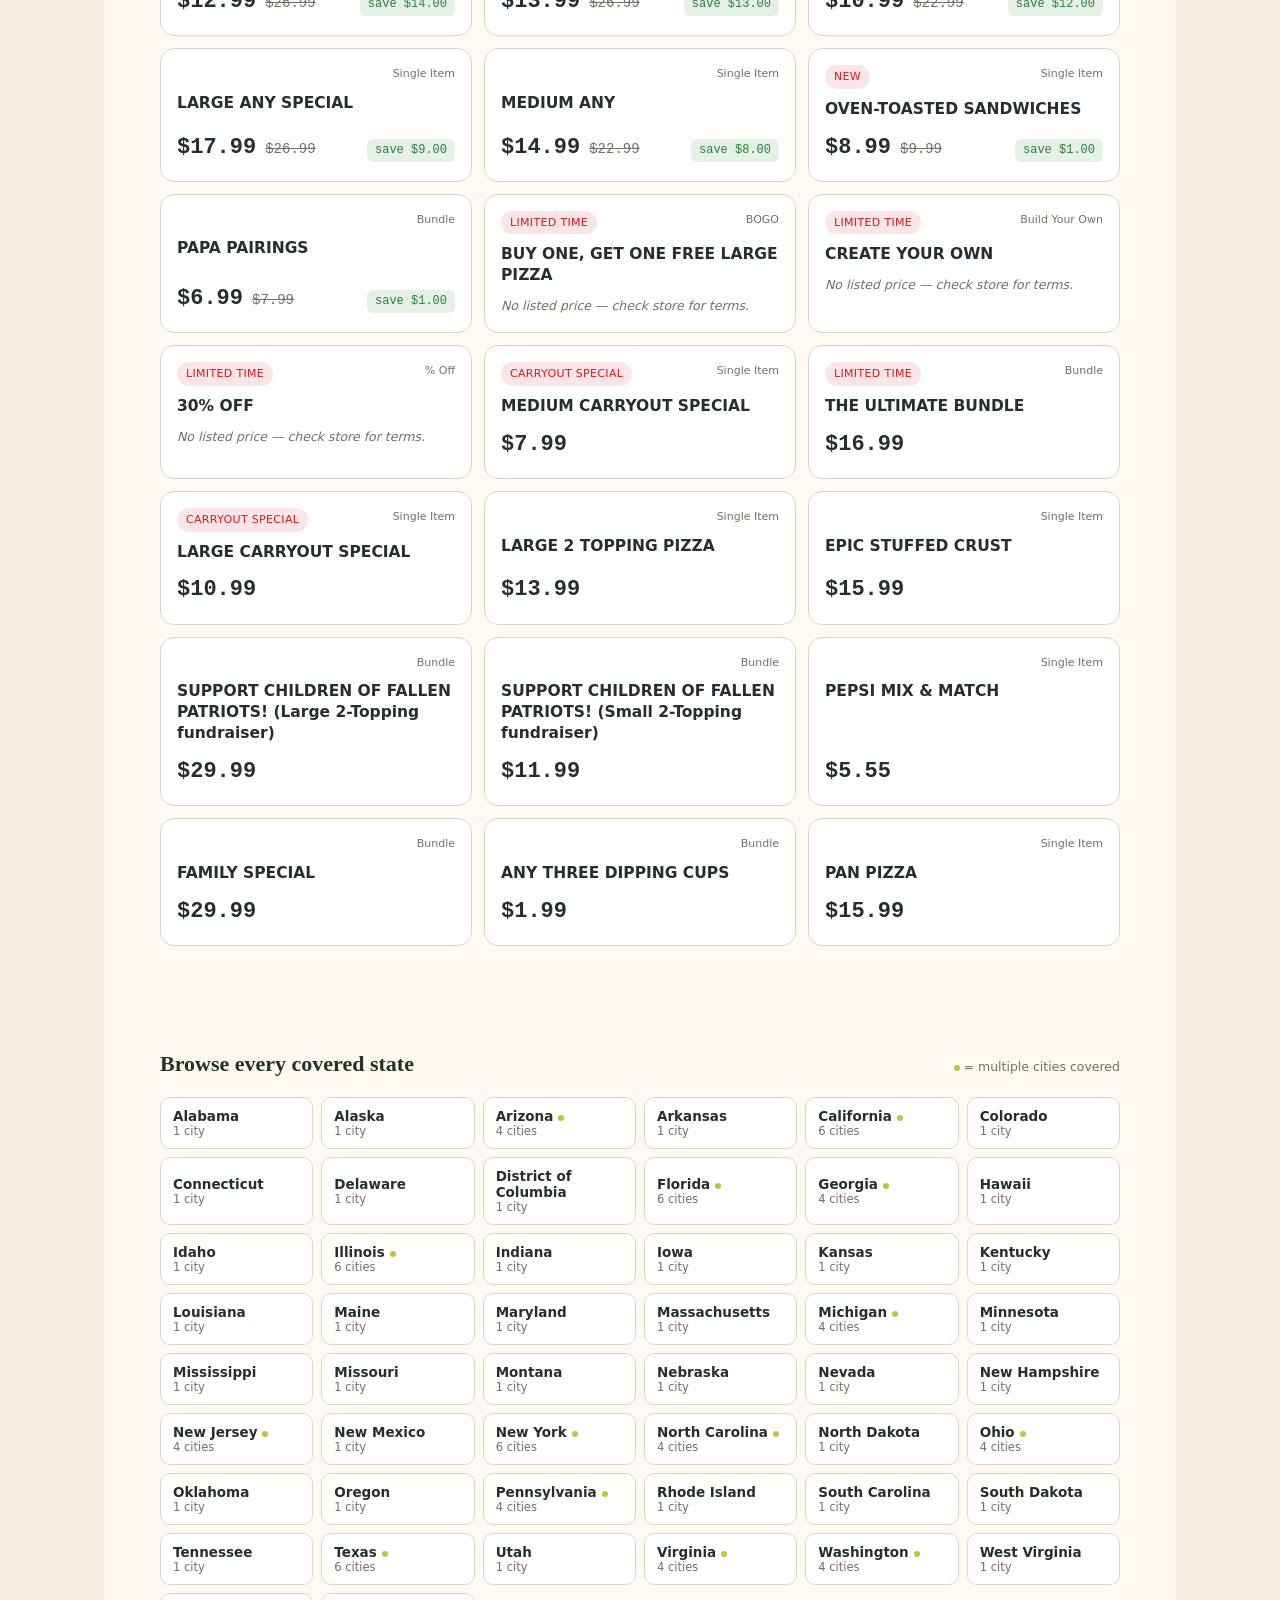
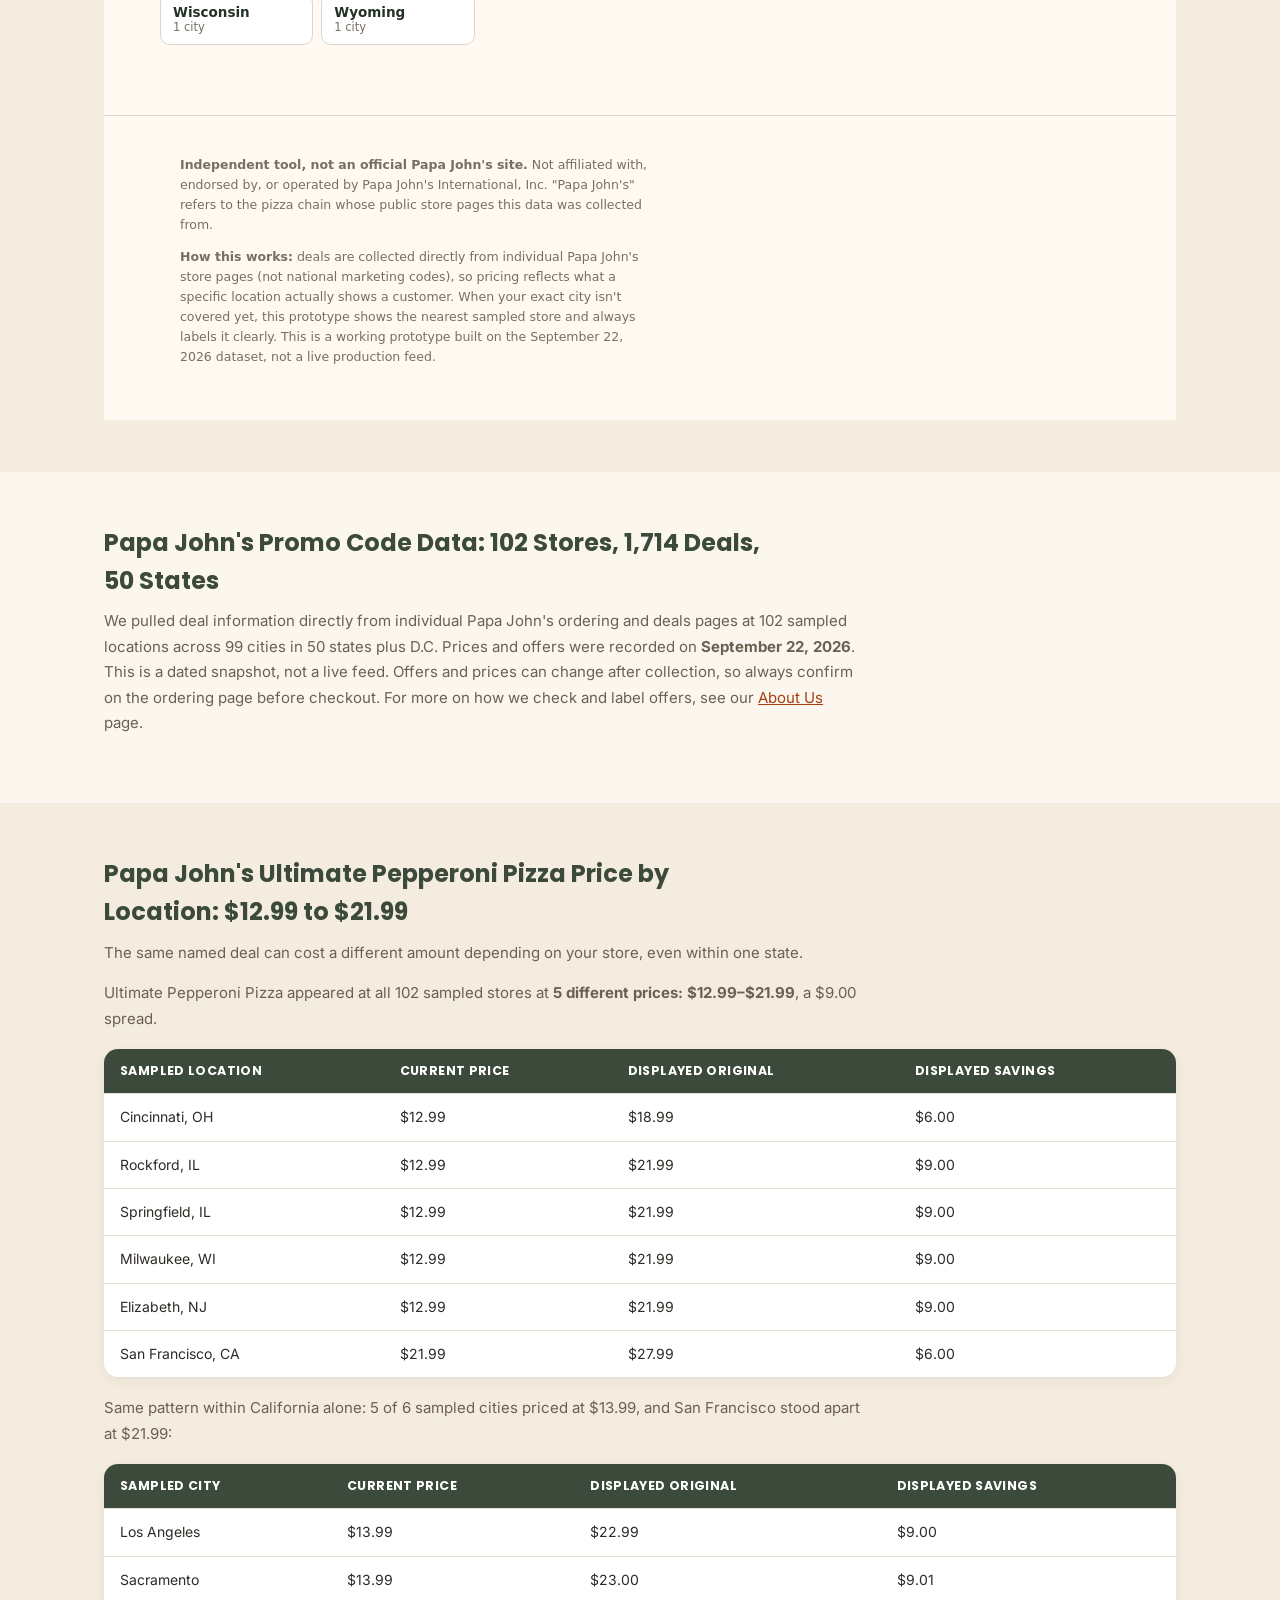
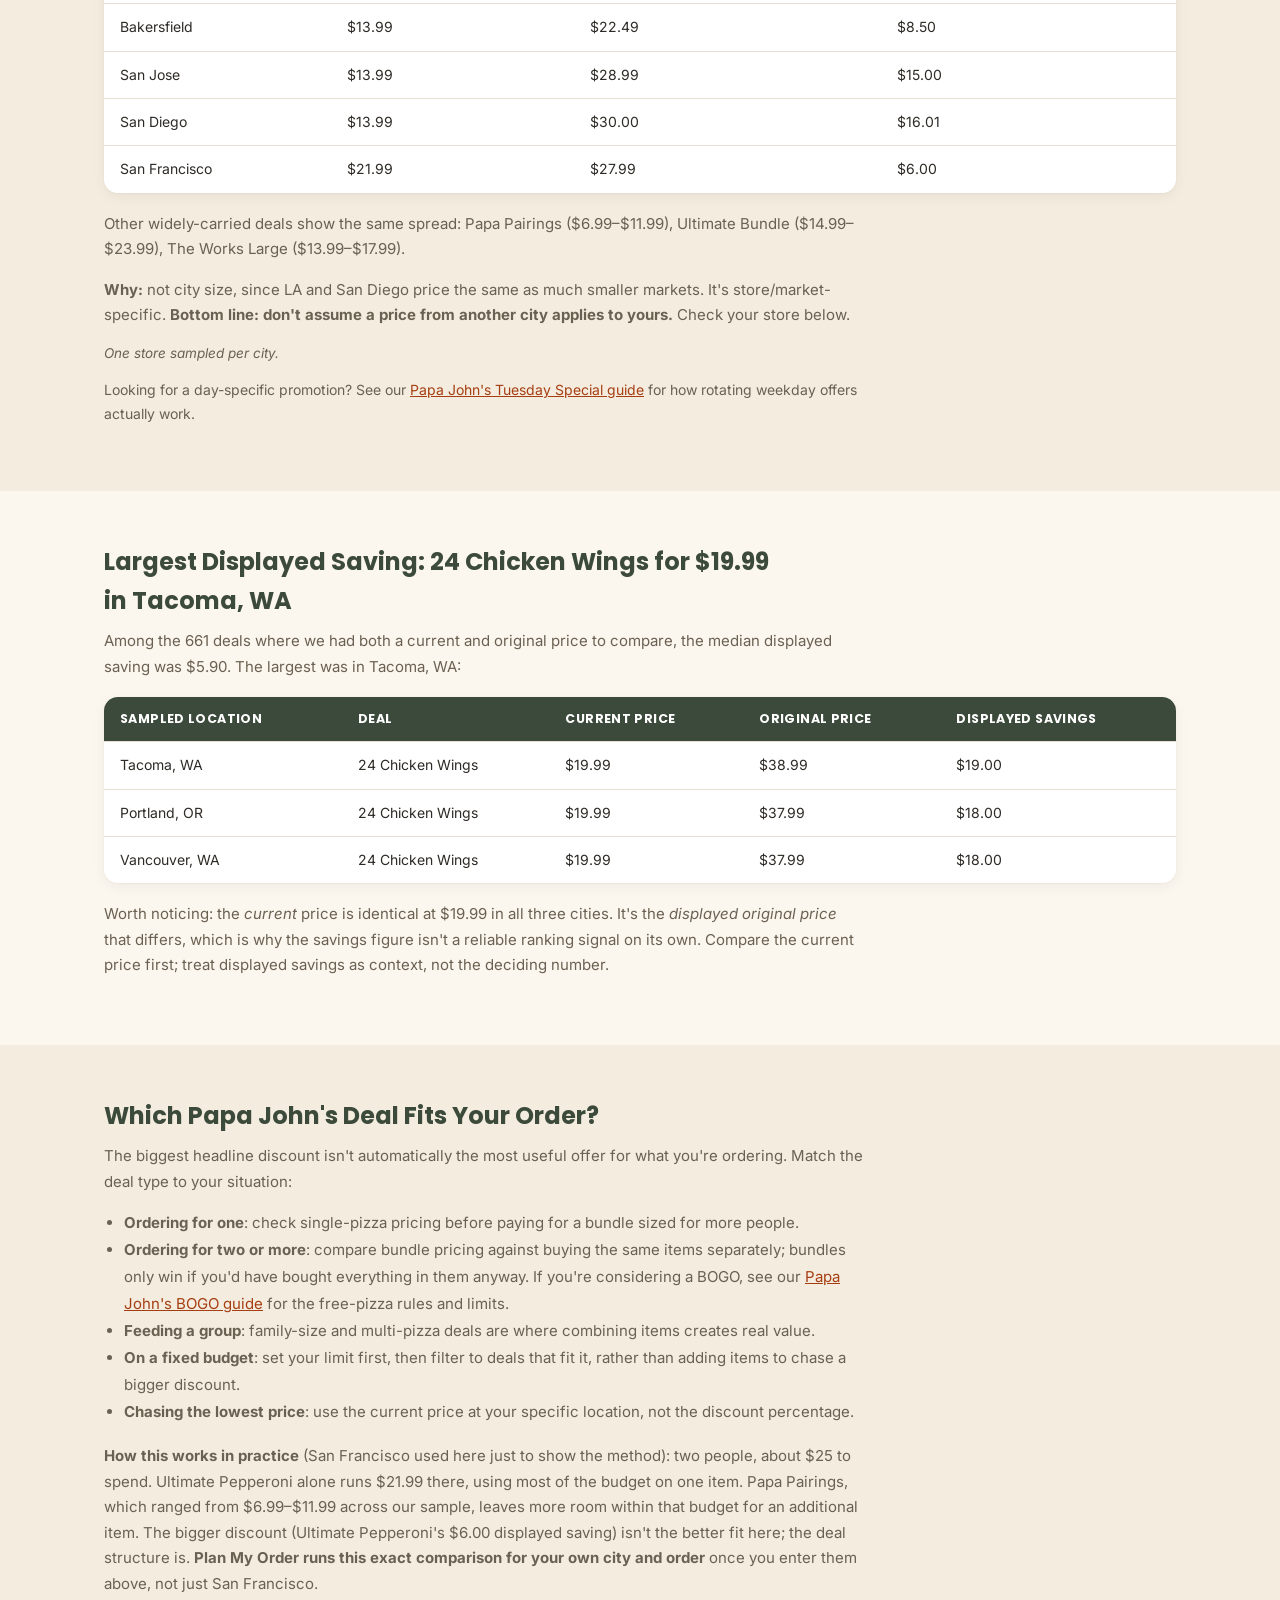
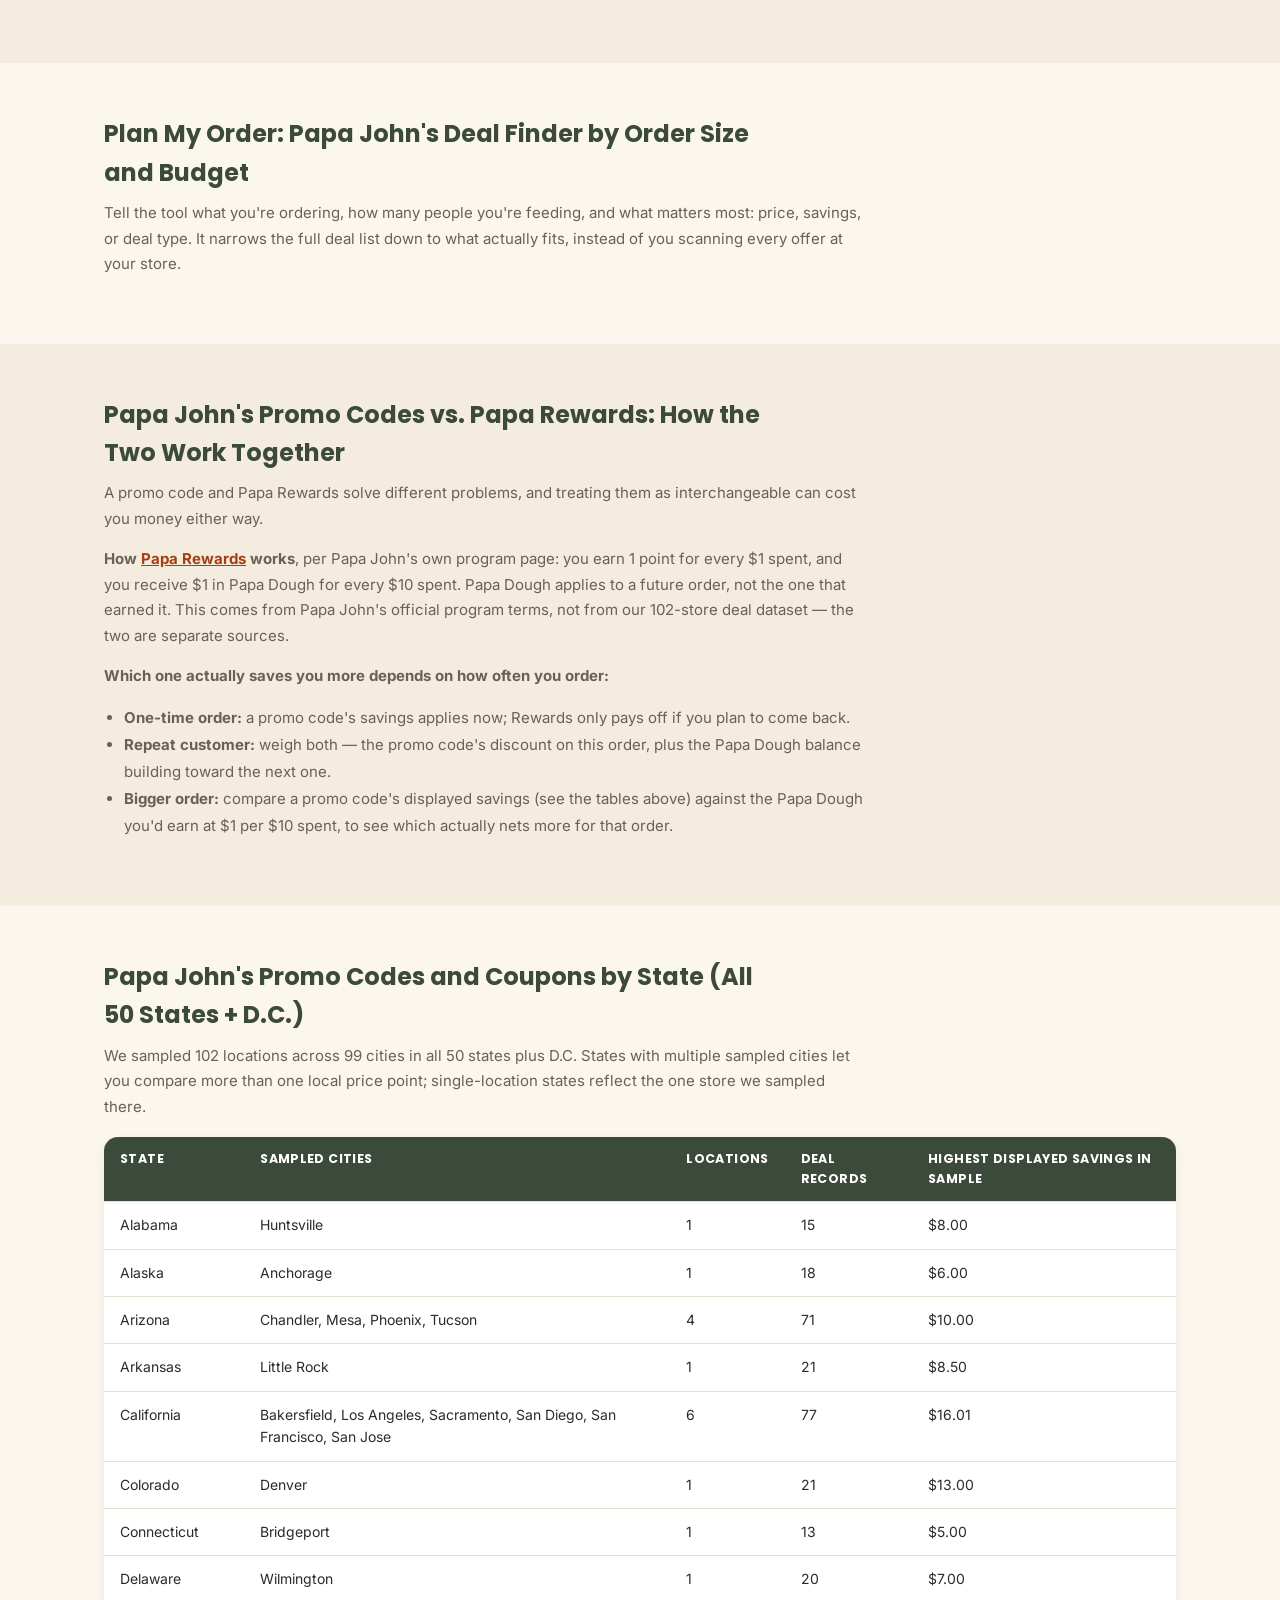
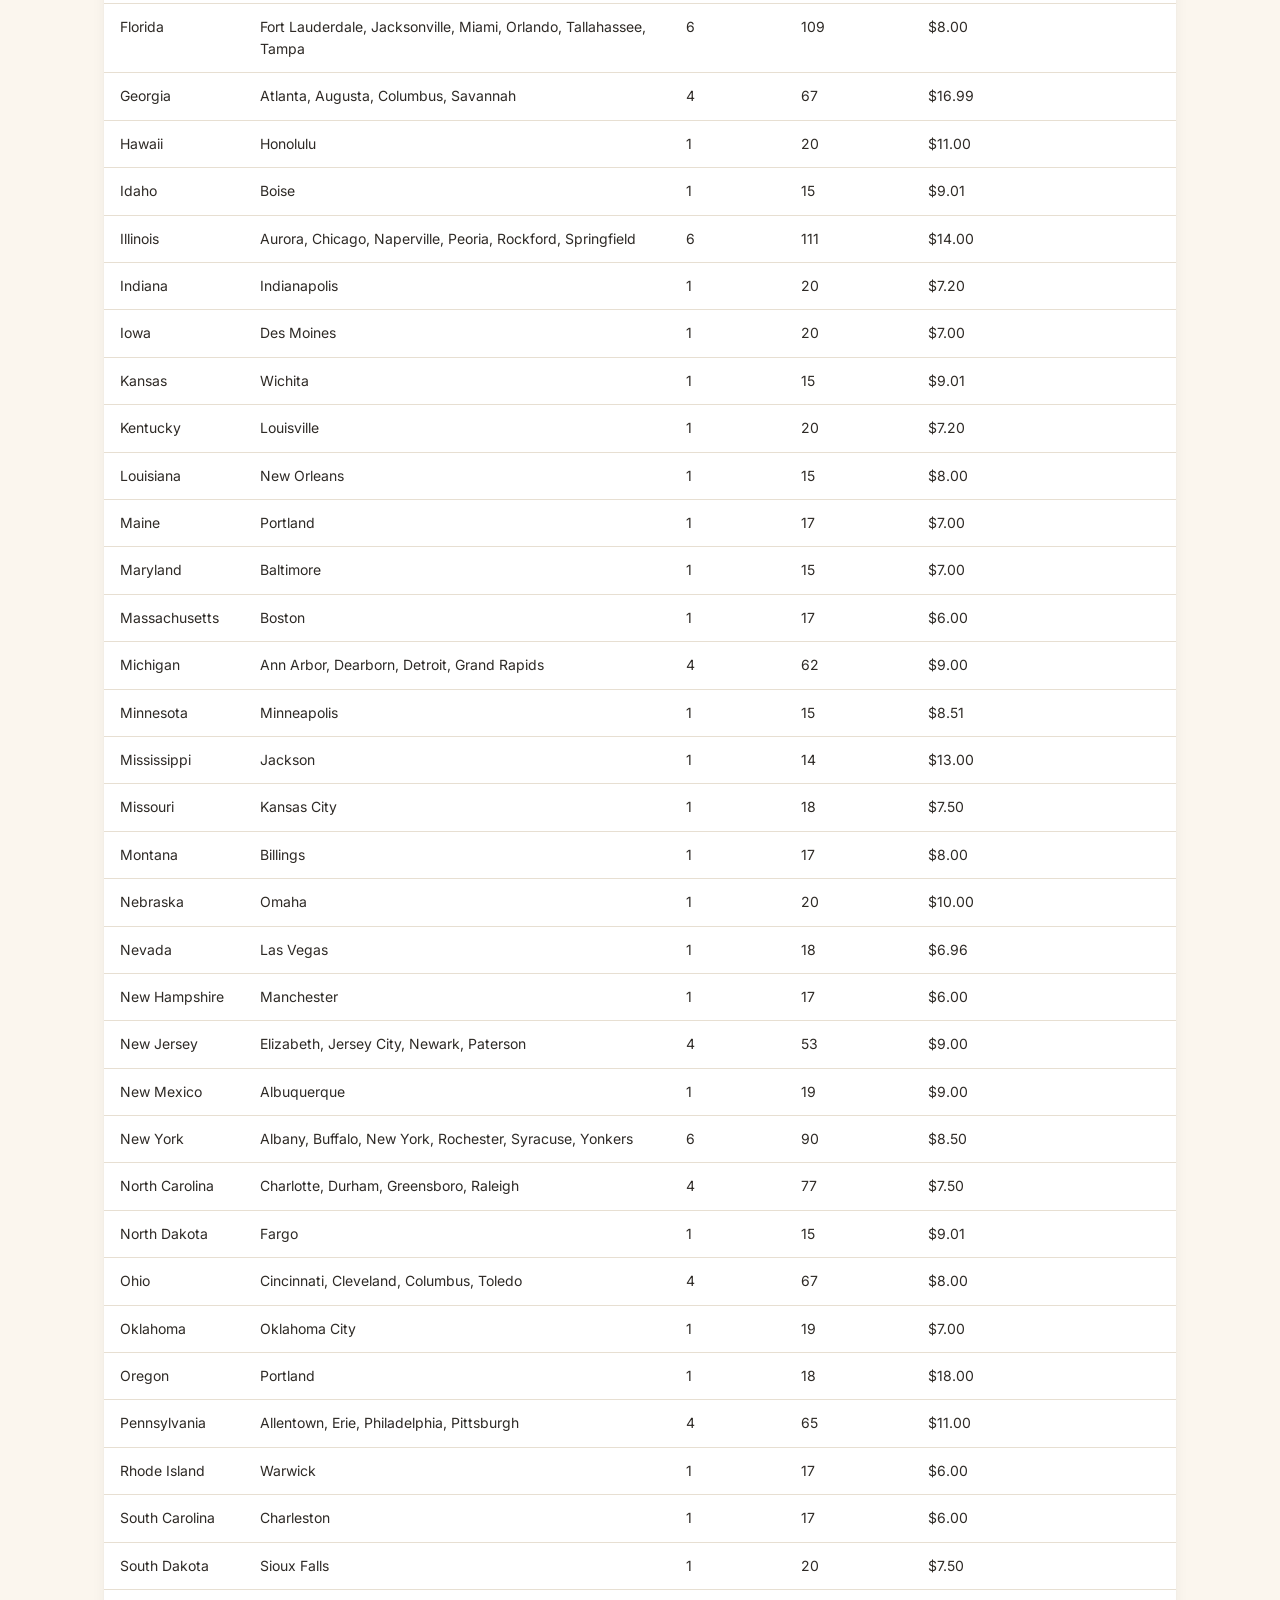
==== commit bdc17ab0: "Code watch Oct 24, 2026: re-tested 19 codes, 7 working, added 20OFFAD plus 3 regional codes" ====
--- a/index.html
+++ b/index.html
@@ -103,31 +103,35 @@
       </div>
       <input type="search" id="pjSearch" placeholder="Search codes and offers" aria-label="Search codes and offers" style="width:100%;max-width:420px;padding:10px 14px;margin-bottom:6px;border:1px solid #d7dde3;border-radius:8px;font-size:15px;">
       <div id="pjGrid" class="pj-grid">
-<article class="pj-card"><div class="pj-card-top"><span class="pj-tag code">Public code</span><span class="pj-ribbon">25% off</span></div><div class="pj-card-body"><h3 class="pj-card-title">25% off full-priced online orders</h3><p class="pj-card-desc">Verified working at checkout on Oct 22, 2026: accepted on an $18.99 large pepperoni pizza, $4.75 off (25%). Community members also reported it working Oct 20, 2026, though a few report it not working at their locations.</p></div><div class="pj-verify-row"><span class="pj-verify-badge confirmed"><svg viewBox="0 0 24 24" fill="none" stroke="currentColor" stroke-width="2.5" stroke-linecap="round" stroke-linejoin="round" width="14" height="14"><path d="M20 6L9 17l-5-5"/></svg> Community-reported</span><span class="pj-last-checked"><svg viewBox="0 0 24 24" fill="none" stroke="currentColor" stroke-width="2" stroke-linecap="round" stroke-linejoin="round" width="11" height="11"><circle cx="12" cy="12" r="10"/><path d="M12 6v6l4 2"/></svg> October 22, 2026</span></div><div class="pj-card-footer"><div class="pj-code-row"><code class="pj-code-text">SM25</code><button type="button" class="pj-copy-inline pj-copy-btn" data-code="SM25">Copy</button></div><button type="button" class="pj-details-btn" data-idx="0">Terms and details</button></div><details class="pj-terms"><summary>Terms and restrictions</summary><p>Not valid on Deals, per the checkout terms shown. Full-priced menu items only. Community reports this month are mixed, but our own Oct 22, 2026 checkout test accepted it.</p></details></article>
-<article class="pj-card"><div class="pj-card-top"><span class="pj-tag code">Public code</span><span class="pj-ribbon">25% off</span></div><div class="pj-card-body"><h3 class="pj-card-title">25% off carryout orders</h3><p class="pj-card-desc">Verified working at checkout on Oct 22, 2026: accepted on an $18.99 large pepperoni pizza, $4.75 off (25%). Also community-reported this month, with a confirmed community success on Oct 7.</p></div><div class="pj-verify-row"><span class="pj-verify-badge confirmed"><svg viewBox="0 0 24 24" fill="none" stroke="currentColor" stroke-width="2.5" stroke-linecap="round" stroke-linejoin="round" width="14" height="14"><path d="M20 6L9 17l-5-5"/></svg> Community-reported</span><span class="pj-last-checked"><svg viewBox="0 0 24 24" fill="none" stroke="currentColor" stroke-width="2" stroke-linecap="round" stroke-linejoin="round" width="11" height="11"><circle cx="12" cy="12" r="10"/><path d="M12 6v6l4 2"/></svg> October 22, 2026</span></div><div class="pj-card-footer"><div class="pj-code-row"><code class="pj-code-text">TAKE25DEAL</code><button type="button" class="pj-copy-inline pj-copy-btn" data-code="TAKE25DEAL">Copy</button></div><button type="button" class="pj-details-btn" data-idx="1">Terms and details</button></div><details class="pj-terms"><summary>Terms and restrictions</summary><p>Carryout only. Not valid on Deals, per the checkout terms shown. Community sources listed it as ending Oct 18, 2026 (unverified), but it still worked in our Oct 22, 2026 checkout test.</p></details></article>
-<article class="pj-card"><div class="pj-card-top"><span class="pj-tag code">Public code</span><span class="pj-ribbon">20% off</span></div><div class="pj-card-body"><h3 class="pj-card-title">20% off online orders</h3><p class="pj-card-desc">Verified working at checkout on Oct 22, 2026: accepted on an $18.99 large pepperoni pizza, $3.80 off (20%).</p></div><div class="pj-verify-row"><span class="pj-verify-badge confirmed"><svg viewBox="0 0 24 24" fill="none" stroke="currentColor" stroke-width="2.5" stroke-linecap="round" stroke-linejoin="round" width="14" height="14"><path d="M20 6L9 17l-5-5"/></svg> Community-reported</span><span class="pj-last-checked"><svg viewBox="0 0 24 24" fill="none" stroke="currentColor" stroke-width="2" stroke-linecap="round" stroke-linejoin="round" width="11" height="11"><circle cx="12" cy="12" r="10"/><path d="M12 6v6l4 2"/></svg> October 22, 2026</span></div><div class="pj-card-footer"><div class="pj-code-row"><code class="pj-code-text">20OFFSA</code><button type="button" class="pj-copy-inline pj-copy-btn" data-code="20OFFSA">Copy</button></div><button type="button" class="pj-details-btn" data-idx="2">Terms and details</button></div><details class="pj-terms"><summary>Terms and restrictions</summary><p>Not valid on Deals, per the checkout terms shown. Some community posts mention a $100+ minimum, but our $18.99 test order was accepted. One database lists it as ending Oct 21, 2026 (unverified), but it still worked in our Oct 22, 2026 checkout test.</p></details></article>
-<article class="pj-card"><div class="pj-card-top"><span class="pj-tag code">Public code</span><span class="pj-ribbon">20% off</span></div><div class="pj-card-body"><h3 class="pj-card-title">20% off select items $35+</h3><p class="pj-card-desc">Verified working at checkout on Oct 22, 2026: accepted on an $18.99 large pepperoni pizza, $3.80 off (20%). Community-reported this month, with a confirmed community success on Oct 6.</p></div><div class="pj-verify-row"><span class="pj-verify-badge confirmed"><svg viewBox="0 0 24 24" fill="none" stroke="currentColor" stroke-width="2.5" stroke-linecap="round" stroke-linejoin="round" width="14" height="14"><path d="M20 6L9 17l-5-5"/></svg> Community-reported</span><span class="pj-last-checked"><svg viewBox="0 0 24 24" fill="none" stroke="currentColor" stroke-width="2" stroke-linecap="round" stroke-linejoin="round" width="11" height="11"><circle cx="12" cy="12" r="10"/><path d="M12 6v6l4 2"/></svg> October 22, 2026</span></div><div class="pj-card-footer"><div class="pj-code-row"><code class="pj-code-text">20OFFEB</code><button type="button" class="pj-copy-inline pj-copy-btn" data-code="20OFFEB">Copy</button></div><button type="button" class="pj-details-btn" data-idx="3">Terms and details</button></div><details class="pj-terms"><summary>Terms and restrictions</summary><p>Not valid on Deals, per the checkout terms shown. Confirm the discount in your cart.</p></details></article>
-<article class="pj-card"><div class="pj-card-top"><span class="pj-tag code">Public code</span><span class="pj-ribbon">20% off</span></div><div class="pj-card-body"><h3 class="pj-card-title">20% off (AMAC member code)</h3><p class="pj-card-desc">Verified working at checkout on Oct 22, 2026: accepted on an $18.99 large pepperoni pizza, $3.80 off (20%). Community-reported this month, with a confirmed community success on Oct 12.</p></div><div class="pj-verify-row"><span class="pj-verify-badge confirmed"><svg viewBox="0 0 24 24" fill="none" stroke="currentColor" stroke-width="2.5" stroke-linecap="round" stroke-linejoin="round" width="14" height="14"><path d="M20 6L9 17l-5-5"/></svg> Community-reported</span><span class="pj-last-checked"><svg viewBox="0 0 24 24" fill="none" stroke="currentColor" stroke-width="2" stroke-linecap="round" stroke-linejoin="round" width="11" height="11"><circle cx="12" cy="12" r="10"/><path d="M12 6v6l4 2"/></svg> October 22, 2026</span></div><div class="pj-card-footer"><div class="pj-code-row"><code class="pj-code-text">AMAC20</code><button type="button" class="pj-copy-inline pj-copy-btn" data-code="AMAC20">Copy</button></div><button type="button" class="pj-details-btn" data-idx="4">Terms and details</button></div><details class="pj-terms"><summary>Terms and restrictions</summary><p>Not valid on Deals, per the checkout terms shown. Eligibility may vary.</p></details></article>
-<article class="pj-card"><div class="pj-card-top"><span class="pj-tag code">Public code</span><span class="pj-ribbon">20% off</span></div><div class="pj-card-body"><h3 class="pj-card-title">20% off (Pepsi promo)</h3><p class="pj-card-desc">Verified working at checkout on Oct 22, 2026: accepted on an $18.99 large pepperoni pizza, $3.80 off (20%). Community members also reported it working Oct 19, 2026. Community sources list it as ending Oct 23, 2026 (unverified).</p></div><div class="pj-verify-row"><span class="pj-verify-badge confirmed"><svg viewBox="0 0 24 24" fill="none" stroke="currentColor" stroke-width="2.5" stroke-linecap="round" stroke-linejoin="round" width="14" height="14"><path d="M20 6L9 17l-5-5"/></svg> Community-reported</span><span class="pj-last-checked"><svg viewBox="0 0 24 24" fill="none" stroke="currentColor" stroke-width="2" stroke-linecap="round" stroke-linejoin="round" width="11" height="11"><circle cx="12" cy="12" r="10"/><path d="M12 6v6l4 2"/></svg> October 22, 2026</span></div><div class="pj-card-footer"><div class="pj-code-row"><code class="pj-code-text">PEPSI20</code><button type="button" class="pj-copy-inline pj-copy-btn" data-code="PEPSI20">Copy</button></div><button type="button" class="pj-details-btn" data-idx="5">Terms and details</button></div><details class="pj-terms"><summary>Terms and restrictions</summary><p>Not valid on Deals, per the checkout terms shown. Confirm the discount in your cart.</p></details></article>
-<article class="pj-card"><div class="pj-card-top"><span class="pj-tag code">Public code</span><span class="pj-ribbon">51% off</span></div><div class="pj-card-body"><h3 class="pj-card-title">51% off regular menu price pizzas</h3><p class="pj-card-desc">From a Papa John’s TV commercial published Oct 4, 2026: 51% off regular menu-priced pizzas at participating locations. Tested at checkout on Oct 22, 2026 at a Los Angeles store: not accepted, which fits a regional or limited-time offer.</p></div><div class="pj-verify-row"><span class="pj-verify-badge official"><svg viewBox="0 0 24 24" fill="none" stroke="currentColor" stroke-width="2.5" stroke-linecap="round" stroke-linejoin="round" width="14" height="14"><path d="M20 6L9 17l-5-5"/></svg> Official offer</span><span class="pj-last-checked"><svg viewBox="0 0 24 24" fill="none" stroke="currentColor" stroke-width="2" stroke-linecap="round" stroke-linejoin="round" width="11" height="11"><circle cx="12" cy="12" r="10"/><path d="M12 6v6l4 2"/></svg> October 22, 2026</span></div><div class="pj-card-footer"><div class="pj-code-row"><code class="pj-code-text">51isBetter</code><button type="button" class="pj-copy-inline pj-copy-btn" data-code="51isBetter">Copy</button></div><button type="button" class="pj-details-btn" data-idx="6">Terms and details</button></div><details class="pj-terms"><summary>Terms and restrictions</summary><p>Regular menu-priced pizzas only, participating locations. Cannot combine with other offers. Confirm the discount in your cart before paying.</p></details></article>
-<article class="pj-card"><div class="pj-card-top"><span class="pj-tag code">Public code</span><span class="pj-ribbon">20% off</span></div><div class="pj-card-body"><h3 class="pj-card-title">20% off pizza orders</h3><p class="pj-card-desc">Community-reported as current this month. Tested at checkout on Oct 22, 2026 at a Los Angeles store: not accepted (not valid at that location).</p></div><div class="pj-verify-row"><span class="pj-verify-badge checkout"><svg viewBox="0 0 24 24" fill="none" stroke="currentColor" stroke-width="2.5" stroke-linecap="round" stroke-linejoin="round" width="14" height="14"><path d="M20 6L9 17l-5-5"/></svg> Confirm at checkout</span><span class="pj-last-checked"><svg viewBox="0 0 24 24" fill="none" stroke="currentColor" stroke-width="2" stroke-linecap="round" stroke-linejoin="round" width="11" height="11"><circle cx="12" cy="12" r="10"/><path d="M12 6v6l4 2"/></svg> October 22, 2026</span></div><div class="pj-card-footer"><div class="pj-code-row"><code class="pj-code-text">PJU20OFF</code><button type="button" class="pj-copy-inline pj-copy-btn" data-code="PJU20OFF">Copy</button></div><button type="button" class="pj-details-btn" data-idx="7">Terms and details</button></div><details class="pj-terms"><summary>Terms and restrictions</summary><p>May work at other locations or accounts. Confirm at checkout.</p></details></article>
-<article class="pj-card"><div class="pj-card-top"><span class="pj-tag code">Public code</span><span class="pj-ribbon">30% off</span></div><div class="pj-card-body"><h3 class="pj-card-title">30% off regular menu price</h3><p class="pj-card-desc">Posted Oct 12, 2026 on official Papa Johns franchise Facebook pages (Rockford South and Oak Creek, WI). Tested at checkout on Oct 22, 2026 at a Los Angeles store: not accepted, which fits a regional offer.</p></div><div class="pj-verify-row"><span class="pj-verify-badge official"><svg viewBox="0 0 24 24" fill="none" stroke="currentColor" stroke-width="2.5" stroke-linecap="round" stroke-linejoin="round" width="14" height="14"><path d="M20 6L9 17l-5-5"/></svg> Official offer</span><span class="pj-last-checked"><svg viewBox="0 0 24 24" fill="none" stroke="currentColor" stroke-width="2" stroke-linecap="round" stroke-linejoin="round" width="11" height="11"><circle cx="12" cy="12" r="10"/><path d="M12 6v6l4 2"/></svg> October 22, 2026</span></div><div class="pj-card-footer"><div class="pj-code-row"><code class="pj-code-text">FAN30</code><button type="button" class="pj-copy-inline pj-copy-btn" data-code="FAN30">Copy</button></div><button type="button" class="pj-details-btn" data-idx="8">Terms and details</button></div><details class="pj-terms"><summary>Terms and restrictions</summary><p>Likely regional or franchise-specific. Confirm the discount in your cart before paying.</p></details></article>
-<article class="pj-card"><div class="pj-card-top"><span class="pj-tag code">Regional</span><span class="pj-ribbon">25% off</span></div><div class="pj-card-body"><h3 class="pj-card-title">25% off (Hampton Roads VA)</h3><p class="pj-card-desc">Still promoted Oct 16, 2026 for Papa Johns of Hampton Roads, valid at 26 locations there. Tested at checkout on Oct 22, 2026 at a Los Angeles store: not accepted, as expected for a regional code.</p></div><div class="pj-verify-row"><span class="pj-verify-badge checkout"><svg viewBox="0 0 24 24" fill="none" stroke="currentColor" stroke-width="2.5" stroke-linecap="round" stroke-linejoin="round" width="14" height="14"><path d="M20 6L9 17l-5-5"/></svg> Confirm at checkout</span><span class="pj-last-checked"><svg viewBox="0 0 24 24" fill="none" stroke="currentColor" stroke-width="2" stroke-linecap="round" stroke-linejoin="round" width="11" height="11"><circle cx="12" cy="12" r="10"/><path d="M12 6v6l4 2"/></svg> October 22, 2026</span></div><div class="pj-card-footer"><div class="pj-code-row"><code class="pj-code-text">ACTIVECHILD25</code><button type="button" class="pj-copy-inline pj-copy-btn" data-code="ACTIVECHILD25">Copy</button></div><button type="button" class="pj-details-btn" data-idx="9">Terms and details</button></div><details class="pj-terms"><summary>Terms and restrictions</summary><p>Hampton Roads, Virginia locations only. Confirm the discount in your cart.</p></details></article>
-<article class="pj-card"><div class="pj-card-top"><span class="pj-tag code">Public code</span><span class="pj-ribbon">Up to 30% off</span></div><div class="pj-card-body"><h3 class="pj-card-title">Up to 30% off</h3><p class="pj-card-desc">Community-reported this month. Tested at checkout on Oct 22, 2026 at a Los Angeles store: not accepted (not valid at that location).</p></div><div class="pj-verify-row"><span class="pj-verify-badge checkout"><svg viewBox="0 0 24 24" fill="none" stroke="currentColor" stroke-width="2.5" stroke-linecap="round" stroke-linejoin="round" width="14" height="14"><path d="M20 6L9 17l-5-5"/></svg> Confirm at checkout</span><span class="pj-last-checked"><svg viewBox="0 0 24 24" fill="none" stroke="currentColor" stroke-width="2" stroke-linecap="round" stroke-linejoin="round" width="11" height="11"><circle cx="12" cy="12" r="10"/><path d="M12 6v6l4 2"/></svg> October 22, 2026</span></div><div class="pj-card-footer"><div class="pj-code-row"><code class="pj-code-text">THANKS30</code><button type="button" class="pj-copy-inline pj-copy-btn" data-code="THANKS30">Copy</button></div><button type="button" class="pj-details-btn" data-idx="10">Terms and details</button></div><details class="pj-terms"><summary>Terms and restrictions</summary><p>May work at other locations. Confirm at checkout.</p></details></article>
-<article class="pj-card"><div class="pj-card-top"><span class="pj-tag code">Public code</span><span class="pj-ribbon">40% off</span></div><div class="pj-card-body"><h3 class="pj-card-title">40% off (exclusive coupon)</h3><p class="pj-card-desc">Community-reported this month. Tested at checkout on Oct 22, 2026 at a Los Angeles store: not accepted (not valid at that location).</p></div><div class="pj-verify-row"><span class="pj-verify-badge checkout"><svg viewBox="0 0 24 24" fill="none" stroke="currentColor" stroke-width="2.5" stroke-linecap="round" stroke-linejoin="round" width="14" height="14"><path d="M20 6L9 17l-5-5"/></svg> Confirm at checkout</span><span class="pj-last-checked"><svg viewBox="0 0 24 24" fill="none" stroke="currentColor" stroke-width="2" stroke-linecap="round" stroke-linejoin="round" width="11" height="11"><circle cx="12" cy="12" r="10"/><path d="M12 6v6l4 2"/></svg> October 22, 2026</span></div><div class="pj-card-footer"><div class="pj-code-row"><code class="pj-code-text">ISU40</code><button type="button" class="pj-copy-inline pj-copy-btn" data-code="ISU40">Copy</button></div><button type="button" class="pj-details-btn" data-idx="11">Terms and details</button></div><details class="pj-terms"><summary>Terms and restrictions</summary><p>May work at other locations or accounts. Confirm at checkout.</p></details></article>
-<article class="pj-card"><div class="pj-card-top"><span class="pj-tag code">Public code</span><span class="pj-ribbon">50% off</span></div><div class="pj-card-body"><h3 class="pj-card-title">50% off regular-priced pizza</h3><p class="pj-card-desc">Community-reported this month and listed as expiring soon. Tested at checkout on Oct 22, 2026 at a Los Angeles store: not accepted (not valid at that location).</p></div><div class="pj-verify-row"><span class="pj-verify-badge checkout"><svg viewBox="0 0 24 24" fill="none" stroke="currentColor" stroke-width="2.5" stroke-linecap="round" stroke-linejoin="round" width="14" height="14"><path d="M20 6L9 17l-5-5"/></svg> Confirm at checkout</span><span class="pj-last-checked"><svg viewBox="0 0 24 24" fill="none" stroke="currentColor" stroke-width="2" stroke-linecap="round" stroke-linejoin="round" width="11" height="11"><circle cx="12" cy="12" r="10"/><path d="M12 6v6l4 2"/></svg> October 22, 2026</span></div><div class="pj-card-footer"><div class="pj-code-row"><code class="pj-code-text">CURVE50</code><button type="button" class="pj-copy-inline pj-copy-btn" data-code="CURVE50">Copy</button></div><button type="button" class="pj-details-btn" data-idx="12">Terms and details</button></div><details class="pj-terms"><summary>Terms and restrictions</summary><p>Regular-priced pizza only. May work at other locations. Confirm at checkout.</p></details></article>
-<article class="pj-card"><div class="pj-card-top"><span class="pj-tag code">Public code</span><span class="pj-ribbon">Free delivery</span></div><div class="pj-card-body"><h3 class="pj-card-title">10% off plus free delivery</h3><p class="pj-card-desc">Community-reported this month. Delivery orders only: our Oct 22, 2026 carryout test cart could not apply it (the site showed a delivery-only notice).</p></div><div class="pj-verify-row"><span class="pj-verify-badge checkout"><svg viewBox="0 0 24 24" fill="none" stroke="currentColor" stroke-width="2.5" stroke-linecap="round" stroke-linejoin="round" width="14" height="14"><path d="M20 6L9 17l-5-5"/></svg> Confirm at checkout</span><span class="pj-last-checked"><svg viewBox="0 0 24 24" fill="none" stroke="currentColor" stroke-width="2" stroke-linecap="round" stroke-linejoin="round" width="11" height="11"><circle cx="12" cy="12" r="10"/><path d="M12 6v6l4 2"/></svg> October 22, 2026</span></div><div class="pj-card-footer"><div class="pj-code-row"><code class="pj-code-text">FREEDELIVERY</code><button type="button" class="pj-copy-inline pj-copy-btn" data-code="FREEDELIVERY">Copy</button></div><button type="button" class="pj-details-btn" data-idx="13">Terms and details</button></div><details class="pj-terms"><summary>Terms and restrictions</summary><p>Delivery orders only. Confirm at checkout; terms may vary by store.</p></details></article>
-<article class="pj-card"><div class="pj-card-top"><span class="pj-tag code">Public code</span><span class="pj-ribbon">$12</span></div><div class="pj-card-body"><h3 class="pj-card-title">Medium 5-topping or specialty pizza for $12</h3><p class="pj-card-desc">Community-reported this month. Tested at checkout on Oct 22, 2026 at a Los Angeles store: not accepted.</p></div><div class="pj-verify-row"><span class="pj-verify-badge checkout"><svg viewBox="0 0 24 24" fill="none" stroke="currentColor" stroke-width="2.5" stroke-linecap="round" stroke-linejoin="round" width="14" height="14"><path d="M20 6L9 17l-5-5"/></svg> Confirm at checkout</span><span class="pj-last-checked"><svg viewBox="0 0 24 24" fill="none" stroke="currentColor" stroke-width="2" stroke-linecap="round" stroke-linejoin="round" width="11" height="11"><circle cx="12" cy="12" r="10"/><path d="M12 6v6l4 2"/></svg> October 22, 2026</span></div><div class="pj-card-footer"><div class="pj-code-row"><code class="pj-code-text">12for12</code><button type="button" class="pj-copy-inline pj-copy-btn" data-code="12for12">Copy</button></div><button type="button" class="pj-details-btn" data-idx="14">Terms and details</button></div><details class="pj-terms"><summary>Terms and restrictions</summary><p>May work at other locations. Confirm at checkout.</p></details></article>
-<article class="pj-card"><div class="pj-card-top"><span class="pj-tag member">Member exclusive</span><span class="pj-ribbon">Up to 30% off</span></div><div class="pj-card-body"><h3 class="pj-card-title">Email/text signup</h3><p class="pj-card-desc">New customers can unlock up to 30% off their first order by signing up for email or text alerts.</p></div><div class="pj-verify-row"><span class="pj-verify-badge official"><svg viewBox="0 0 24 24" fill="none" stroke="currentColor" stroke-width="2.5" stroke-linecap="round" stroke-linejoin="round" width="14" height="14"><path d="M20 6L9 17l-5-5"/></svg> Official offer</span><span class="pj-last-checked"><svg viewBox="0 0 24 24" fill="none" stroke="currentColor" stroke-width="2" stroke-linecap="round" stroke-linejoin="round" width="11" height="11"><circle cx="12" cy="12" r="10"/><path d="M12 6v6l4 2"/></svg> July 26, 2026</span></div><div class="pj-card-footer"><button type="button" class="pj-btn-offer" data-idx="15"><svg viewBox="0 0 24 24" fill="none" stroke="currentColor" stroke-width="2.5" stroke-linecap="round" stroke-linejoin="round" width="14" height="14"><path d="M20 6L9 17l-5-5"/></svg> Get official deal &amp; offers</button></div><details class="pj-terms"><summary>Terms and restrictions</summary><p>Available to new customers only, tied to a first online order.</p></details></article>
-<article class="pj-card"><div class="pj-card-top"><span class="pj-tag member">Rewards exclusive</span><span class="pj-ribbon">$9.99</span></div><div class="pj-card-body"><h3 class="pj-card-title">Papa Rewards $9.99 pizza deal</h3><p class="pj-card-desc">Select pizzas at $9.99, available to Papa Rewards members through their account.</p></div><div class="pj-verify-row"><span class="pj-verify-badge official"><svg viewBox="0 0 24 24" fill="none" stroke="currentColor" stroke-width="2.5" stroke-linecap="round" stroke-linejoin="round" width="14" height="14"><path d="M20 6L9 17l-5-5"/></svg> Official offer</span><span class="pj-last-checked"><svg viewBox="0 0 24 24" fill="none" stroke="currentColor" stroke-width="2" stroke-linecap="round" stroke-linejoin="round" width="11" height="11"><circle cx="12" cy="12" r="10"/><path d="M12 6v6l4 2"/></svg> July 26, 2026</span></div><div class="pj-card-footer"><button type="button" class="pj-btn-offer" data-idx="16"><svg viewBox="0 0 24 24" fill="none" stroke="currentColor" stroke-width="2.5" stroke-linecap="round" stroke-linejoin="round" width="14" height="14"><path d="M20 6L9 17l-5-5"/></svg> Get official deal &amp; offers</button></div><details class="pj-terms"><summary>Terms and restrictions</summary><p>Requires an active Papa Rewards account. Selection may vary by store.</p></details></article>
-<article class="pj-card"><div class="pj-card-top"><span class="pj-tag member">ID required</span><span class="pj-ribbon">~25% off</span></div><div class="pj-card-body"><h3 class="pj-card-title">Teacher/Military/Student ID discount</h3><p class="pj-card-desc">Around 25% off for ID-verified customers at participating locations.</p></div><div class="pj-verify-row"><span class="pj-verify-badge checkout"><svg viewBox="0 0 24 24" fill="none" stroke="currentColor" stroke-width="2.5" stroke-linecap="round" stroke-linejoin="round" width="14" height="14"><path d="M20 6L9 17l-5-5"/></svg> Confirm at checkout</span><span class="pj-last-checked"><svg viewBox="0 0 24 24" fill="none" stroke="currentColor" stroke-width="2" stroke-linecap="round" stroke-linejoin="round" width="11" height="11"><circle cx="12" cy="12" r="10"/><path d="M12 6v6l4 2"/></svg> July 26, 2026</span></div><div class="pj-card-footer"><button type="button" class="pj-btn-offer" data-idx="17"><svg viewBox="0 0 24 24" fill="none" stroke="currentColor" stroke-width="2.5" stroke-linecap="round" stroke-linejoin="round" width="14" height="14"><path d="M20 6L9 17l-5-5"/></svg> Get official deal &amp; offers</button></div><details class="pj-terms"><summary>Terms and restrictions</summary><p>Requires a valid ID at checkout. Restricted to participating locations; exclusions may apply.</p></details></article>
-<article class="pj-card"><div class="pj-card-top"><span class="pj-tag member">Rewards exclusive</span><span class="pj-ribbon">Free item</span></div><div class="pj-card-body"><h3 class="pj-card-title">Birthday reward</h3><p class="pj-card-desc">Papa Rewards members may get a complimentary item during their birthday month.</p></div><div class="pj-verify-row"><span class="pj-verify-badge official"><svg viewBox="0 0 24 24" fill="none" stroke="currentColor" stroke-width="2.5" stroke-linecap="round" stroke-linejoin="round" width="14" height="14"><path d="M20 6L9 17l-5-5"/></svg> Official offer</span><span class="pj-last-checked"><svg viewBox="0 0 24 24" fill="none" stroke="currentColor" stroke-width="2" stroke-linecap="round" stroke-linejoin="round" width="11" height="11"><circle cx="12" cy="12" r="10"/><path d="M12 6v6l4 2"/></svg> July 26, 2026</span></div><div class="pj-card-footer"><button type="button" class="pj-btn-offer" data-idx="18"><svg viewBox="0 0 24 24" fill="none" stroke="currentColor" stroke-width="2.5" stroke-linecap="round" stroke-linejoin="round" width="14" height="14"><path d="M20 6L9 17l-5-5"/></svg> Get official deal &amp; offers</button></div><details class="pj-terms"><summary>Terms and restrictions</summary><p>Requires an active Papa Rewards account with birthday info on file.</p></details></article>
-<article class="pj-card"><div class="pj-card-top"><span class="pj-tag member">Gift card buyers</span><span class="pj-ribbon">Bonus code</span></div><div class="pj-card-body"><h3 class="pj-card-title">Gift card bulk bonus</h3><p class="pj-card-desc">Buying gift cards in bulk sometimes comes with a bonus code toward a future order.</p></div><div class="pj-verify-row"><span class="pj-verify-badge official"><svg viewBox="0 0 24 24" fill="none" stroke="currentColor" stroke-width="2.5" stroke-linecap="round" stroke-linejoin="round" width="14" height="14"><path d="M20 6L9 17l-5-5"/></svg> Official offer</span><span class="pj-last-checked"><svg viewBox="0 0 24 24" fill="none" stroke="currentColor" stroke-width="2" stroke-linecap="round" stroke-linejoin="round" width="11" height="11"><circle cx="12" cy="12" r="10"/><path d="M12 6v6l4 2"/></svg> July 26, 2026</span></div><div class="pj-card-footer"><button type="button" class="pj-btn-offer" data-idx="19"><svg viewBox="0 0 24 24" fill="none" stroke="currentColor" stroke-width="2.5" stroke-linecap="round" stroke-linejoin="round" width="14" height="14"><path d="M20 6L9 17l-5-5"/></svg> Get official deal &amp; offers</button></div><details class="pj-terms"><summary>Terms and restrictions</summary><p>Availability depends on current gift card promotions.</p></details></article>
-<article class="pj-card"><div class="pj-card-top"><span class="pj-tag member">Bundle deal</span><span class="pj-ribbon">From $6.99 each</span></div><div class="pj-card-body"><h3 class="pj-card-title">Papa Pairings bundle from $6.99 each</h3><p class="pj-card-desc">Featured on the papajohns.com homepage on Oct 17, 2026: pair two or more eligible items from $6.99 each.</p></div><div class="pj-verify-row"><span class="pj-verify-badge official"><svg viewBox="0 0 24 24" fill="none" stroke="currentColor" stroke-width="2.5" stroke-linecap="round" stroke-linejoin="round" width="14" height="14"><path d="M20 6L9 17l-5-5"/></svg> Official offer</span><span class="pj-last-checked"><svg viewBox="0 0 24 24" fill="none" stroke="currentColor" stroke-width="2" stroke-linecap="round" stroke-linejoin="round" width="11" height="11"><circle cx="12" cy="12" r="10"/><path d="M12 6v6l4 2"/></svg> October 17, 2026</span></div><div class="pj-card-footer"><button type="button" class="pj-btn-offer" data-idx="20"><svg viewBox="0 0 24 24" fill="none" stroke="currentColor" stroke-width="2.5" stroke-linecap="round" stroke-linejoin="round" width="14" height="14"><path d="M20 6L9 17l-5-5"/></svg> Get official deal &amp; offers</button></div><details class="pj-terms"><summary>Terms and restrictions</summary><p>Homepage featured price. Bundle contents and pricing vary by store, so confirm at checkout.</p></details></article>
-<article class="pj-card"><div class="pj-card-top"><span class="pj-tag member">Cashback app users</span><span class="pj-ribbon">Small % back</span></div><div class="pj-card-body"><h3 class="pj-card-title">Cashback app offers</h3><p class="pj-card-desc">Some cashback and rebate apps periodically list Papa John’s for a small percentage back on top of any code you apply.</p></div><div class="pj-verify-row"><span class="pj-verify-badge confirmed"><svg viewBox="0 0 24 24" fill="none" stroke="currentColor" stroke-width="2.5" stroke-linecap="round" stroke-linejoin="round" width="14" height="14"><path d="M20 6L9 17l-5-5"/></svg> Community-reported</span><span class="pj-last-checked"><svg viewBox="0 0 24 24" fill="none" stroke="currentColor" stroke-width="2" stroke-linecap="round" stroke-linejoin="round" width="11" height="11"><circle cx="12" cy="12" r="10"/><path d="M12 6v6l4 2"/></svg> July 26, 2026</span></div><div class="pj-card-footer"><button type="button" class="pj-btn-offer" data-idx="21"><svg viewBox="0 0 24 24" fill="none" stroke="currentColor" stroke-width="2.5" stroke-linecap="round" stroke-linejoin="round" width="14" height="14"><path d="M20 6L9 17l-5-5"/></svg> Get official deal &amp; offers</button></div><details class="pj-terms"><summary>Terms and restrictions</summary><p>Availability depends on your specific cashback app. Confirm terms there before ordering.</p></details></article>
-<article class="pj-card"><div class="pj-card-top"><span class="pj-tag member">Rewards exclusive</span><span class="pj-ribbon">Free item</span></div><div class="pj-card-body"><h3 class="pj-card-title">MVP Member Monday</h3><p class="pj-card-desc">Papa Rewards members get a weekly Monday reveal game for a free item with a $5+ spend. The reward arrives as a personalized email code.</p></div><div class="pj-verify-row"><span class="pj-verify-badge official"><svg viewBox="0 0 24 24" fill="none" stroke="currentColor" stroke-width="2.5" stroke-linecap="round" stroke-linejoin="round" width="14" height="14"><path d="M20 6L9 17l-5-5"/></svg> Official offer</span><span class="pj-last-checked"><svg viewBox="0 0 24 24" fill="none" stroke="currentColor" stroke-width="2" stroke-linecap="round" stroke-linejoin="round" width="11" height="11"><circle cx="12" cy="12" r="10"/><path d="M12 6v6l4 2"/></svg> October 17, 2026</span></div><div class="pj-card-footer"><button type="button" class="pj-btn-offer" data-idx="22"><svg viewBox="0 0 24 24" fill="none" stroke="currentColor" stroke-width="2.5" stroke-linecap="round" stroke-linejoin="round" width="14" height="14"><path d="M20 6L9 17l-5-5"/></svg> Get official deal &amp; offers</button></div><details class="pj-terms"><summary>Terms and restrictions</summary><p>Requires Papa Rewards membership. Some users report the $5 minimum and occasional reward issues. Confirm in the app.</p></details></article>
-<article class="pj-card"><div class="pj-card-top"><span class="pj-tag member">Daytime deal</span><span class="pj-ribbon">30% off</span></div><div class="pj-card-body"><h3 class="pj-card-title">LUNCH30: 30% off before 2pm daily</h3><p class="pj-card-desc">Published Oct 3, 2026 on a deals blog: 30% off regular menu price on orders before 2pm, weekends included. One community source marks it expired Sep 27, 2026, so reports conflict.</p></div><div class="pj-verify-row"><span class="pj-verify-badge checkout"><svg viewBox="0 0 24 24" fill="none" stroke="currentColor" stroke-width="2.5" stroke-linecap="round" stroke-linejoin="round" width="14" height="14"><path d="M20 6L9 17l-5-5"/></svg> Confirm at checkout</span><span class="pj-last-checked"><svg viewBox="0 0 24 24" fill="none" stroke="currentColor" stroke-width="2" stroke-linecap="round" stroke-linejoin="round" width="11" height="11"><circle cx="12" cy="12" r="10"/><path d="M12 6v6l4 2"/></svg> October 17, 2026</span></div><div class="pj-card-footer"><button type="button" class="pj-btn-offer" data-idx="23"><svg viewBox="0 0 24 24" fill="none" stroke="currentColor" stroke-width="2.5" stroke-linecap="round" stroke-linejoin="round" width="14" height="14"><path d="M20 6L9 17l-5-5"/></svg> Get official deal &amp; offers</button></div><details class="pj-terms"><summary>Terms and restrictions</summary><p>Confirm at checkout. Listed as valid until Dec 31, 2026 per the blog (unverified).</p></details></article>
-<article class="pj-card"><div class="pj-card-top"><span class="pj-tag member">No code needed</span><span class="pj-ribbon">From $13.99</span></div><div class="pj-card-body"><h3 class="pj-card-title">The Works large pizza from $13.99</h3><p class="pj-card-desc">Featured on the papajohns.com homepage on Oct 17, 2026: The Works large from $13.99, no code needed. Medium from $10.99.</p></div><div class="pj-verify-row"><span class="pj-verify-badge official"><svg viewBox="0 0 24 24" fill="none" stroke="currentColor" stroke-width="2.5" stroke-linecap="round" stroke-linejoin="round" width="14" height="14"><path d="M20 6L9 17l-5-5"/></svg> Official offer</span><span class="pj-last-checked"><svg viewBox="0 0 24 24" fill="none" stroke="currentColor" stroke-width="2" stroke-linecap="round" stroke-linejoin="round" width="11" height="11"><circle cx="12" cy="12" r="10"/><path d="M12 6v6l4 2"/></svg> October 17, 2026</span></div><div class="pj-card-footer"><button type="button" class="pj-btn-offer" data-idx="24"><svg viewBox="0 0 24 24" fill="none" stroke="currentColor" stroke-width="2.5" stroke-linecap="round" stroke-linejoin="round" width="14" height="14"><path d="M20 6L9 17l-5-5"/></svg> Get official deal &amp; offers</button></div><details class="pj-terms"><summary>Terms and restrictions</summary><p>Homepage featured price. Prices vary by store, so confirm at checkout.</p></details></article>
+<article class="pj-card"><div class="pj-card-top"><span class="pj-tag code">Public code</span><span class="pj-ribbon">25% off</span></div><div class="pj-card-body"><h3 class="pj-card-title">25% off full-priced online orders</h3><p class="pj-card-desc">Verified working at checkout on Oct 24, 2026: accepted on an $18.99 large pepperoni pizza, $4.75 off (25%). Community members also reported it working Oct 20, 2026, though a few report it not working at their locations.</p></div><div class="pj-verify-row"><span class="pj-verify-badge confirmed"><svg viewBox="0 0 24 24" fill="none" stroke="currentColor" stroke-width="2.5" stroke-linecap="round" stroke-linejoin="round" width="14" height="14"><path d="M20 6L9 17l-5-5"/></svg> Community-reported</span><span class="pj-last-checked"><svg viewBox="0 0 24 24" fill="none" stroke="currentColor" stroke-width="2" stroke-linecap="round" stroke-linejoin="round" width="11" height="11"><circle cx="12" cy="12" r="10"/><path d="M12 6v6l4 2"/></svg> October 24, 2026</span></div><div class="pj-card-footer"><div class="pj-code-row"><code class="pj-code-text">SM25</code><button type="button" class="pj-copy-inline pj-copy-btn" data-code="SM25">Copy</button></div><button type="button" class="pj-details-btn" data-idx="0">Terms and details</button></div><details class="pj-terms"><summary>Terms and restrictions</summary><p>Not valid on Deals, per the checkout terms shown. Full-priced menu items only. Community reports this month are mixed, but our own Oct 24, 2026 checkout test accepted it.</p></details></article>
+<article class="pj-card"><div class="pj-card-top"><span class="pj-tag code">Public code</span><span class="pj-ribbon">25% off</span></div><div class="pj-card-body"><h3 class="pj-card-title">25% off carryout orders</h3><p class="pj-card-desc">Verified working at checkout on Oct 24, 2026: accepted on an $18.99 large pepperoni pizza, $4.75 off (25%). Also community-reported this month, with a confirmed community success on Oct 7.</p></div><div class="pj-verify-row"><span class="pj-verify-badge confirmed"><svg viewBox="0 0 24 24" fill="none" stroke="currentColor" stroke-width="2.5" stroke-linecap="round" stroke-linejoin="round" width="14" height="14"><path d="M20 6L9 17l-5-5"/></svg> Community-reported</span><span class="pj-last-checked"><svg viewBox="0 0 24 24" fill="none" stroke="currentColor" stroke-width="2" stroke-linecap="round" stroke-linejoin="round" width="11" height="11"><circle cx="12" cy="12" r="10"/><path d="M12 6v6l4 2"/></svg> October 24, 2026</span></div><div class="pj-card-footer"><div class="pj-code-row"><code class="pj-code-text">TAKE25DEAL</code><button type="button" class="pj-copy-inline pj-copy-btn" data-code="TAKE25DEAL">Copy</button></div><button type="button" class="pj-details-btn" data-idx="1">Terms and details</button></div><details class="pj-terms"><summary>Terms and restrictions</summary><p>Carryout only. Not valid on Deals, per the checkout terms shown. Community sources listed it as ending Oct 18, 2026 (unverified), but it still worked in our Oct 24, 2026 checkout test.</p></details></article>
+<article class="pj-card"><div class="pj-card-top"><span class="pj-tag code">Public code</span><span class="pj-ribbon">20% off</span></div><div class="pj-card-body"><h3 class="pj-card-title">20% off online orders</h3><p class="pj-card-desc">Verified working at checkout on Oct 24, 2026: accepted on an $18.99 large pepperoni pizza, $3.80 off (20%).</p></div><div class="pj-verify-row"><span class="pj-verify-badge confirmed"><svg viewBox="0 0 24 24" fill="none" stroke="currentColor" stroke-width="2.5" stroke-linecap="round" stroke-linejoin="round" width="14" height="14"><path d="M20 6L9 17l-5-5"/></svg> Community-reported</span><span class="pj-last-checked"><svg viewBox="0 0 24 24" fill="none" stroke="currentColor" stroke-width="2" stroke-linecap="round" stroke-linejoin="round" width="11" height="11"><circle cx="12" cy="12" r="10"/><path d="M12 6v6l4 2"/></svg> October 24, 2026</span></div><div class="pj-card-footer"><div class="pj-code-row"><code class="pj-code-text">20OFFSA</code><button type="button" class="pj-copy-inline pj-copy-btn" data-code="20OFFSA">Copy</button></div><button type="button" class="pj-details-btn" data-idx="2">Terms and details</button></div><details class="pj-terms"><summary>Terms and restrictions</summary><p>Not valid on Deals, per the checkout terms shown. Some community posts mention a $100+ minimum, but our $18.99 test order was accepted. One database lists it as ending Oct 21, 2026 (unverified), but it still worked in our Oct 24, 2026 checkout test.</p></details></article>
+<article class="pj-card"><div class="pj-card-top"><span class="pj-tag code">Public code</span><span class="pj-ribbon">20% off</span></div><div class="pj-card-body"><h3 class="pj-card-title">20% off select items $35+</h3><p class="pj-card-desc">Verified working at checkout on Oct 24, 2026: accepted on an $18.99 large pepperoni pizza, $3.80 off (20%). Community-reported this month, with a confirmed community success on Oct 6.</p></div><div class="pj-verify-row"><span class="pj-verify-badge confirmed"><svg viewBox="0 0 24 24" fill="none" stroke="currentColor" stroke-width="2.5" stroke-linecap="round" stroke-linejoin="round" width="14" height="14"><path d="M20 6L9 17l-5-5"/></svg> Community-reported</span><span class="pj-last-checked"><svg viewBox="0 0 24 24" fill="none" stroke="currentColor" stroke-width="2" stroke-linecap="round" stroke-linejoin="round" width="11" height="11"><circle cx="12" cy="12" r="10"/><path d="M12 6v6l4 2"/></svg> October 24, 2026</span></div><div class="pj-card-footer"><div class="pj-code-row"><code class="pj-code-text">20OFFEB</code><button type="button" class="pj-copy-inline pj-copy-btn" data-code="20OFFEB">Copy</button></div><button type="button" class="pj-details-btn" data-idx="3">Terms and details</button></div><details class="pj-terms"><summary>Terms and restrictions</summary><p>Not valid on Deals, per the checkout terms shown. Confirm the discount in your cart.</p></details></article>
+<article class="pj-card"><div class="pj-card-top"><span class="pj-tag code">Public code</span><span class="pj-ribbon">20% off</span></div><div class="pj-card-body"><h3 class="pj-card-title">20% off (AMAC member code)</h3><p class="pj-card-desc">Verified working at checkout on Oct 24, 2026: accepted on an $18.99 large pepperoni pizza, $3.80 off (20%). Community-reported this month, with a confirmed community success on Oct 12.</p></div><div class="pj-verify-row"><span class="pj-verify-badge confirmed"><svg viewBox="0 0 24 24" fill="none" stroke="currentColor" stroke-width="2.5" stroke-linecap="round" stroke-linejoin="round" width="14" height="14"><path d="M20 6L9 17l-5-5"/></svg> Community-reported</span><span class="pj-last-checked"><svg viewBox="0 0 24 24" fill="none" stroke="currentColor" stroke-width="2" stroke-linecap="round" stroke-linejoin="round" width="11" height="11"><circle cx="12" cy="12" r="10"/><path d="M12 6v6l4 2"/></svg> October 24, 2026</span></div><div class="pj-card-footer"><div class="pj-code-row"><code class="pj-code-text">AMAC20</code><button type="button" class="pj-copy-inline pj-copy-btn" data-code="AMAC20">Copy</button></div><button type="button" class="pj-details-btn" data-idx="4">Terms and details</button></div><details class="pj-terms"><summary>Terms and restrictions</summary><p>Not valid on Deals, per the checkout terms shown. Eligibility may vary.</p></details></article>
+<article class="pj-card"><div class="pj-card-top"><span class="pj-tag code">Public code</span><span class="pj-ribbon">20% off</span></div><div class="pj-card-body"><h3 class="pj-card-title">20% off (Pepsi promo)</h3><p class="pj-card-desc">Verified working at checkout on Oct 24, 2026: accepted on an $18.99 large pepperoni pizza, $3.80 off (20%). Community members also reported it working Oct 19, 2026. Community sources listed it as ending Oct 23, 2026 (unverified), but it still worked in our Oct 24, 2026 checkout test.</p></div><div class="pj-verify-row"><span class="pj-verify-badge confirmed"><svg viewBox="0 0 24 24" fill="none" stroke="currentColor" stroke-width="2.5" stroke-linecap="round" stroke-linejoin="round" width="14" height="14"><path d="M20 6L9 17l-5-5"/></svg> Community-reported</span><span class="pj-last-checked"><svg viewBox="0 0 24 24" fill="none" stroke="currentColor" stroke-width="2" stroke-linecap="round" stroke-linejoin="round" width="11" height="11"><circle cx="12" cy="12" r="10"/><path d="M12 6v6l4 2"/></svg> October 24, 2026</span></div><div class="pj-card-footer"><div class="pj-code-row"><code class="pj-code-text">PEPSI20</code><button type="button" class="pj-copy-inline pj-copy-btn" data-code="PEPSI20">Copy</button></div><button type="button" class="pj-details-btn" data-idx="5">Terms and details</button></div><details class="pj-terms"><summary>Terms and restrictions</summary><p>Not valid on Deals, per the checkout terms shown. Confirm the discount in your cart.</p></details></article>
+<article class="pj-card"><div class="pj-card-top"><span class="pj-tag code">Public code</span><span class="pj-ribbon">20% off</span></div><div class="pj-card-body"><h3 class="pj-card-title">20% off online orders</h3><p class="pj-card-desc">Verified working at checkout on Oct 24, 2026: accepted on an $18.99 large pepperoni pizza, $3.80 off (20%). Community sources also list it with many past checkout verifications.</p></div><div class="pj-verify-row"><span class="pj-verify-badge confirmed"><svg viewBox="0 0 24 24" fill="none" stroke="currentColor" stroke-width="2.5" stroke-linecap="round" stroke-linejoin="round" width="14" height="14"><path d="M20 6L9 17l-5-5"/></svg> Community-reported</span><span class="pj-last-checked"><svg viewBox="0 0 24 24" fill="none" stroke="currentColor" stroke-width="2" stroke-linecap="round" stroke-linejoin="round" width="11" height="11"><circle cx="12" cy="12" r="10"/><path d="M12 6v6l4 2"/></svg> October 24, 2026</span></div><div class="pj-card-footer"><div class="pj-code-row"><code class="pj-code-text">20OFFAD</code><button type="button" class="pj-copy-inline pj-copy-btn" data-code="20OFFAD">Copy</button></div><button type="button" class="pj-details-btn" data-idx="6">Terms and details</button></div><details class="pj-terms"><summary>Terms and restrictions</summary><p>Not valid on Deals, per the checkout terms shown. Confirm the discount in your cart.</p></details></article>
+<article class="pj-card"><div class="pj-card-top"><span class="pj-tag code">Public code</span><span class="pj-ribbon">51% off</span></div><div class="pj-card-body"><h3 class="pj-card-title">51% off regular menu price pizzas</h3><p class="pj-card-desc">From a Papa John’s TV commercial published Oct 4, 2026: 51% off regular menu-priced pizzas at participating locations. Tested at checkout on Oct 24, 2026 at a Los Angeles store: not accepted, which fits a regional or limited-time offer.</p></div><div class="pj-verify-row"><span class="pj-verify-badge official"><svg viewBox="0 0 24 24" fill="none" stroke="currentColor" stroke-width="2.5" stroke-linecap="round" stroke-linejoin="round" width="14" height="14"><path d="M20 6L9 17l-5-5"/></svg> Official offer</span><span class="pj-last-checked"><svg viewBox="0 0 24 24" fill="none" stroke="currentColor" stroke-width="2" stroke-linecap="round" stroke-linejoin="round" width="11" height="11"><circle cx="12" cy="12" r="10"/><path d="M12 6v6l4 2"/></svg> October 24, 2026</span></div><div class="pj-card-footer"><div class="pj-code-row"><code class="pj-code-text">51isBetter</code><button type="button" class="pj-copy-inline pj-copy-btn" data-code="51isBetter">Copy</button></div><button type="button" class="pj-details-btn" data-idx="7">Terms and details</button></div><details class="pj-terms"><summary>Terms and restrictions</summary><p>Regular menu-priced pizzas only, participating locations. Cannot combine with other offers. Confirm the discount in your cart before paying.</p></details></article>
+<article class="pj-card"><div class="pj-card-top"><span class="pj-tag code">Public code</span><span class="pj-ribbon">20% off</span></div><div class="pj-card-body"><h3 class="pj-card-title">20% off pizza orders</h3><p class="pj-card-desc">Community-reported as current this month. Tested at checkout on Oct 24, 2026 at a Los Angeles store: not accepted (not valid at that location).</p></div><div class="pj-verify-row"><span class="pj-verify-badge checkout"><svg viewBox="0 0 24 24" fill="none" stroke="currentColor" stroke-width="2.5" stroke-linecap="round" stroke-linejoin="round" width="14" height="14"><path d="M20 6L9 17l-5-5"/></svg> Confirm at checkout</span><span class="pj-last-checked"><svg viewBox="0 0 24 24" fill="none" stroke="currentColor" stroke-width="2" stroke-linecap="round" stroke-linejoin="round" width="11" height="11"><circle cx="12" cy="12" r="10"/><path d="M12 6v6l4 2"/></svg> October 24, 2026</span></div><div class="pj-card-footer"><div class="pj-code-row"><code class="pj-code-text">PJU20OFF</code><button type="button" class="pj-copy-inline pj-copy-btn" data-code="PJU20OFF">Copy</button></div><button type="button" class="pj-details-btn" data-idx="8">Terms and details</button></div><details class="pj-terms"><summary>Terms and restrictions</summary><p>May work at other locations or accounts. Confirm at checkout.</p></details></article>
+<article class="pj-card"><div class="pj-card-top"><span class="pj-tag code">Public code</span><span class="pj-ribbon">30% off</span></div><div class="pj-card-body"><h3 class="pj-card-title">30% off regular menu price</h3><p class="pj-card-desc">Posted Oct 12, 2026 on official Papa Johns franchise Facebook pages (Rockford South and Oak Creek, WI). Tested at checkout on Oct 24, 2026 at a Los Angeles store: not accepted, which fits a regional offer.</p></div><div class="pj-verify-row"><span class="pj-verify-badge official"><svg viewBox="0 0 24 24" fill="none" stroke="currentColor" stroke-width="2.5" stroke-linecap="round" stroke-linejoin="round" width="14" height="14"><path d="M20 6L9 17l-5-5"/></svg> Official offer</span><span class="pj-last-checked"><svg viewBox="0 0 24 24" fill="none" stroke="currentColor" stroke-width="2" stroke-linecap="round" stroke-linejoin="round" width="11" height="11"><circle cx="12" cy="12" r="10"/><path d="M12 6v6l4 2"/></svg> October 24, 2026</span></div><div class="pj-card-footer"><div class="pj-code-row"><code class="pj-code-text">FAN30</code><button type="button" class="pj-copy-inline pj-copy-btn" data-code="FAN30">Copy</button></div><button type="button" class="pj-details-btn" data-idx="9">Terms and details</button></div><details class="pj-terms"><summary>Terms and restrictions</summary><p>Likely regional or franchise-specific. Confirm the discount in your cart before paying.</p></details></article>
+<article class="pj-card"><div class="pj-card-top"><span class="pj-tag code">Regional</span><span class="pj-ribbon">25% off</span></div><div class="pj-card-body"><h3 class="pj-card-title">25% off (Hampton Roads VA)</h3><p class="pj-card-desc">Still promoted Oct 16, 2026 for Papa Johns of Hampton Roads, valid at 26 locations there. Tested at checkout on Oct 24, 2026 at a Los Angeles store: not accepted, as expected for a regional code.</p></div><div class="pj-verify-row"><span class="pj-verify-badge checkout"><svg viewBox="0 0 24 24" fill="none" stroke="currentColor" stroke-width="2.5" stroke-linecap="round" stroke-linejoin="round" width="14" height="14"><path d="M20 6L9 17l-5-5"/></svg> Confirm at checkout</span><span class="pj-last-checked"><svg viewBox="0 0 24 24" fill="none" stroke="currentColor" stroke-width="2" stroke-linecap="round" stroke-linejoin="round" width="11" height="11"><circle cx="12" cy="12" r="10"/><path d="M12 6v6l4 2"/></svg> October 24, 2026</span></div><div class="pj-card-footer"><div class="pj-code-row"><code class="pj-code-text">ACTIVECHILD25</code><button type="button" class="pj-copy-inline pj-copy-btn" data-code="ACTIVECHILD25">Copy</button></div><button type="button" class="pj-details-btn" data-idx="10">Terms and details</button></div><details class="pj-terms"><summary>Terms and restrictions</summary><p>Hampton Roads, Virginia locations only. Confirm the discount in your cart.</p></details></article>
+<article class="pj-card"><div class="pj-card-top"><span class="pj-tag code">Regional</span><span class="pj-ribbon">26% off</span></div><div class="pj-card-body"><h3 class="pj-card-title">26% off (Shriners fundraiser, Oct 1-31)</h3><p class="pj-card-desc">Posted Sep 30, 2026 on a Papa Johns franchise store feed: 26% off at participating locations through Oct 31, 2026, with 10% of qualifying sales donated to Shriners Children’s. Tested at checkout on Oct 24, 2026 at a Los Angeles store: not accepted, which fits a participating locations offer.</p></div><div class="pj-verify-row"><span class="pj-verify-badge checkout"><svg viewBox="0 0 24 24" fill="none" stroke="currentColor" stroke-width="2.5" stroke-linecap="round" stroke-linejoin="round" width="14" height="14"><path d="M20 6L9 17l-5-5"/></svg> Confirm at checkout</span><span class="pj-last-checked"><svg viewBox="0 0 24 24" fill="none" stroke="currentColor" stroke-width="2" stroke-linecap="round" stroke-linejoin="round" width="11" height="11"><circle cx="12" cy="12" r="10"/><path d="M12 6v6l4 2"/></svg> October 24, 2026</span></div><div class="pj-card-footer"><div class="pj-code-row"><code class="pj-code-text">SHRINERS2026</code><button type="button" class="pj-copy-inline pj-copy-btn" data-code="SHRINERS2026">Copy</button></div><button type="button" class="pj-details-btn" data-idx="11">Terms and details</button></div><details class="pj-terms"><summary>Terms and restrictions</summary><p>Participating locations only. Confirm the discount in your cart before paying.</p></details></article>
+<article class="pj-card"><div class="pj-card-top"><span class="pj-tag code">Regional</span><span class="pj-ribbon">26% off</span></div><div class="pj-card-body"><h3 class="pj-card-title">26% off all pizzas (National Pizza Month)</h3><p class="pj-card-desc">Posted Oct 1, 2026 on a Papa Johns franchise store feed: 26% off all pizzas for National Pizza Month, Oct 1-31, 2026. Tested at checkout on Oct 24, 2026 at a Los Angeles store: not accepted, which fits a participating locations offer.</p></div><div class="pj-verify-row"><span class="pj-verify-badge checkout"><svg viewBox="0 0 24 24" fill="none" stroke="currentColor" stroke-width="2.5" stroke-linecap="round" stroke-linejoin="round" width="14" height="14"><path d="M20 6L9 17l-5-5"/></svg> Confirm at checkout</span><span class="pj-last-checked"><svg viewBox="0 0 24 24" fill="none" stroke="currentColor" stroke-width="2" stroke-linecap="round" stroke-linejoin="round" width="11" height="11"><circle cx="12" cy="12" r="10"/><path d="M12 6v6l4 2"/></svg> October 24, 2026</span></div><div class="pj-card-footer"><div class="pj-code-row"><code class="pj-code-text">PIZZA26</code><button type="button" class="pj-copy-inline pj-copy-btn" data-code="PIZZA26">Copy</button></div><button type="button" class="pj-details-btn" data-idx="12">Terms and details</button></div><details class="pj-terms"><summary>Terms and restrictions</summary><p>Participating locations only, Oct 1-31, 2026. Confirm the discount in your cart before paying.</p></details></article>
+<article class="pj-card"><div class="pj-card-top"><span class="pj-tag code">Regional</span><span class="pj-ribbon">25% off</span></div><div class="pj-card-body"><h3 class="pj-card-title">25% off (LOGAN fundraiser, South Bend area)</h3><p class="pj-card-desc">Posted Oct 13, 2026 on a Papa Johns franchise store feed: 25% off regularly priced menu items, with 10% of qualifying sales going to the LOGAN Center. Tested at checkout on Oct 24, 2026 at a Los Angeles store: not accepted, as expected for a local fundraiser code.</p></div><div class="pj-verify-row"><span class="pj-verify-badge checkout"><svg viewBox="0 0 24 24" fill="none" stroke="currentColor" stroke-width="2.5" stroke-linecap="round" stroke-linejoin="round" width="14" height="14"><path d="M20 6L9 17l-5-5"/></svg> Confirm at checkout</span><span class="pj-last-checked"><svg viewBox="0 0 24 24" fill="none" stroke="currentColor" stroke-width="2" stroke-linecap="round" stroke-linejoin="round" width="11" height="11"><circle cx="12" cy="12" r="10"/><path d="M12 6v6l4 2"/></svg> October 24, 2026</span></div><div class="pj-card-footer"><div class="pj-code-row"><code class="pj-code-text">LOGAN</code><button type="button" class="pj-copy-inline pj-copy-btn" data-code="LOGAN">Copy</button></div><button type="button" class="pj-details-btn" data-idx="13">Terms and details</button></div><details class="pj-terms"><summary>Terms and restrictions</summary><p>South Bend area fundraiser code. Confirm the discount in your cart before paying.</p></details></article>
+<article class="pj-card"><div class="pj-card-top"><span class="pj-tag code">Public code</span><span class="pj-ribbon">Up to 30% off</span></div><div class="pj-card-body"><h3 class="pj-card-title">Up to 30% off</h3><p class="pj-card-desc">Community-reported this month. Tested at checkout on Oct 24, 2026 at a Los Angeles store: not accepted (not valid at that location).</p></div><div class="pj-verify-row"><span class="pj-verify-badge checkout"><svg viewBox="0 0 24 24" fill="none" stroke="currentColor" stroke-width="2.5" stroke-linecap="round" stroke-linejoin="round" width="14" height="14"><path d="M20 6L9 17l-5-5"/></svg> Confirm at checkout</span><span class="pj-last-checked"><svg viewBox="0 0 24 24" fill="none" stroke="currentColor" stroke-width="2" stroke-linecap="round" stroke-linejoin="round" width="11" height="11"><circle cx="12" cy="12" r="10"/><path d="M12 6v6l4 2"/></svg> October 24, 2026</span></div><div class="pj-card-footer"><div class="pj-code-row"><code class="pj-code-text">THANKS30</code><button type="button" class="pj-copy-inline pj-copy-btn" data-code="THANKS30">Copy</button></div><button type="button" class="pj-details-btn" data-idx="14">Terms and details</button></div><details class="pj-terms"><summary>Terms and restrictions</summary><p>May work at other locations. Confirm at checkout.</p></details></article>
+<article class="pj-card"><div class="pj-card-top"><span class="pj-tag code">Public code</span><span class="pj-ribbon">40% off</span></div><div class="pj-card-body"><h3 class="pj-card-title">40% off (exclusive coupon)</h3><p class="pj-card-desc">Community-reported this month. Tested at checkout on Oct 24, 2026 at a Los Angeles store: not accepted (not valid at that location).</p></div><div class="pj-verify-row"><span class="pj-verify-badge checkout"><svg viewBox="0 0 24 24" fill="none" stroke="currentColor" stroke-width="2.5" stroke-linecap="round" stroke-linejoin="round" width="14" height="14"><path d="M20 6L9 17l-5-5"/></svg> Confirm at checkout</span><span class="pj-last-checked"><svg viewBox="0 0 24 24" fill="none" stroke="currentColor" stroke-width="2" stroke-linecap="round" stroke-linejoin="round" width="11" height="11"><circle cx="12" cy="12" r="10"/><path d="M12 6v6l4 2"/></svg> October 24, 2026</span></div><div class="pj-card-footer"><div class="pj-code-row"><code class="pj-code-text">ISU40</code><button type="button" class="pj-copy-inline pj-copy-btn" data-code="ISU40">Copy</button></div><button type="button" class="pj-details-btn" data-idx="15">Terms and details</button></div><details class="pj-terms"><summary>Terms and restrictions</summary><p>May work at other locations or accounts. Confirm at checkout.</p></details></article>
+<article class="pj-card"><div class="pj-card-top"><span class="pj-tag code">Public code</span><span class="pj-ribbon">50% off</span></div><div class="pj-card-body"><h3 class="pj-card-title">50% off regular-priced pizza</h3><p class="pj-card-desc">Community-reported this month and listed as expiring soon. Tested at checkout on Oct 24, 2026 at a Los Angeles store: not accepted (not valid at that location).</p></div><div class="pj-verify-row"><span class="pj-verify-badge checkout"><svg viewBox="0 0 24 24" fill="none" stroke="currentColor" stroke-width="2.5" stroke-linecap="round" stroke-linejoin="round" width="14" height="14"><path d="M20 6L9 17l-5-5"/></svg> Confirm at checkout</span><span class="pj-last-checked"><svg viewBox="0 0 24 24" fill="none" stroke="currentColor" stroke-width="2" stroke-linecap="round" stroke-linejoin="round" width="11" height="11"><circle cx="12" cy="12" r="10"/><path d="M12 6v6l4 2"/></svg> October 24, 2026</span></div><div class="pj-card-footer"><div class="pj-code-row"><code class="pj-code-text">CURVE50</code><button type="button" class="pj-copy-inline pj-copy-btn" data-code="CURVE50">Copy</button></div><button type="button" class="pj-details-btn" data-idx="16">Terms and details</button></div><details class="pj-terms"><summary>Terms and restrictions</summary><p>Regular-priced pizza only. May work at other locations. Confirm at checkout.</p></details></article>
+<article class="pj-card"><div class="pj-card-top"><span class="pj-tag code">Public code</span><span class="pj-ribbon">Free delivery</span></div><div class="pj-card-body"><h3 class="pj-card-title">10% off plus free delivery</h3><p class="pj-card-desc">Community-reported this month. Delivery orders only: our Oct 24, 2026 carryout test cart could not apply it (the site showed a delivery-only notice).</p></div><div class="pj-verify-row"><span class="pj-verify-badge checkout"><svg viewBox="0 0 24 24" fill="none" stroke="currentColor" stroke-width="2.5" stroke-linecap="round" stroke-linejoin="round" width="14" height="14"><path d="M20 6L9 17l-5-5"/></svg> Confirm at checkout</span><span class="pj-last-checked"><svg viewBox="0 0 24 24" fill="none" stroke="currentColor" stroke-width="2" stroke-linecap="round" stroke-linejoin="round" width="11" height="11"><circle cx="12" cy="12" r="10"/><path d="M12 6v6l4 2"/></svg> October 24, 2026</span></div><div class="pj-card-footer"><div class="pj-code-row"><code class="pj-code-text">FREEDELIVERY</code><button type="button" class="pj-copy-inline pj-copy-btn" data-code="FREEDELIVERY">Copy</button></div><button type="button" class="pj-details-btn" data-idx="17">Terms and details</button></div><details class="pj-terms"><summary>Terms and restrictions</summary><p>Delivery orders only. Confirm at checkout; terms may vary by store.</p></details></article>
+<article class="pj-card"><div class="pj-card-top"><span class="pj-tag code">Public code</span><span class="pj-ribbon">$12</span></div><div class="pj-card-body"><h3 class="pj-card-title">Medium 5-topping or specialty pizza for $12</h3><p class="pj-card-desc">Community-reported this month. Tested at checkout on Oct 24, 2026 at a Los Angeles store: not accepted.</p></div><div class="pj-verify-row"><span class="pj-verify-badge checkout"><svg viewBox="0 0 24 24" fill="none" stroke="currentColor" stroke-width="2.5" stroke-linecap="round" stroke-linejoin="round" width="14" height="14"><path d="M20 6L9 17l-5-5"/></svg> Confirm at checkout</span><span class="pj-last-checked"><svg viewBox="0 0 24 24" fill="none" stroke="currentColor" stroke-width="2" stroke-linecap="round" stroke-linejoin="round" width="11" height="11"><circle cx="12" cy="12" r="10"/><path d="M12 6v6l4 2"/></svg> October 24, 2026</span></div><div class="pj-card-footer"><div class="pj-code-row"><code class="pj-code-text">12for12</code><button type="button" class="pj-copy-inline pj-copy-btn" data-code="12for12">Copy</button></div><button type="button" class="pj-details-btn" data-idx="18">Terms and details</button></div><details class="pj-terms"><summary>Terms and restrictions</summary><p>May work at other locations. Confirm at checkout.</p></details></article>
+<article class="pj-card"><div class="pj-card-top"><span class="pj-tag member">Member exclusive</span><span class="pj-ribbon">Up to 30% off</span></div><div class="pj-card-body"><h3 class="pj-card-title">Email/text signup</h3><p class="pj-card-desc">New customers can unlock up to 30% off their first order by signing up for email or text alerts.</p></div><div class="pj-verify-row"><span class="pj-verify-badge official"><svg viewBox="0 0 24 24" fill="none" stroke="currentColor" stroke-width="2.5" stroke-linecap="round" stroke-linejoin="round" width="14" height="14"><path d="M20 6L9 17l-5-5"/></svg> Official offer</span><span class="pj-last-checked"><svg viewBox="0 0 24 24" fill="none" stroke="currentColor" stroke-width="2" stroke-linecap="round" stroke-linejoin="round" width="11" height="11"><circle cx="12" cy="12" r="10"/><path d="M12 6v6l4 2"/></svg> July 26, 2026</span></div><div class="pj-card-footer"><button type="button" class="pj-btn-offer" data-idx="19"><svg viewBox="0 0 24 24" fill="none" stroke="currentColor" stroke-width="2.5" stroke-linecap="round" stroke-linejoin="round" width="14" height="14"><path d="M20 6L9 17l-5-5"/></svg> Get official deal &amp; offers</button></div><details class="pj-terms"><summary>Terms and restrictions</summary><p>Available to new customers only, tied to a first online order.</p></details></article>
+<article class="pj-card"><div class="pj-card-top"><span class="pj-tag member">Rewards exclusive</span><span class="pj-ribbon">$9.99</span></div><div class="pj-card-body"><h3 class="pj-card-title">Papa Rewards $9.99 pizza deal</h3><p class="pj-card-desc">Select pizzas at $9.99, available to Papa Rewards members through their account.</p></div><div class="pj-verify-row"><span class="pj-verify-badge official"><svg viewBox="0 0 24 24" fill="none" stroke="currentColor" stroke-width="2.5" stroke-linecap="round" stroke-linejoin="round" width="14" height="14"><path d="M20 6L9 17l-5-5"/></svg> Official offer</span><span class="pj-last-checked"><svg viewBox="0 0 24 24" fill="none" stroke="currentColor" stroke-width="2" stroke-linecap="round" stroke-linejoin="round" width="11" height="11"><circle cx="12" cy="12" r="10"/><path d="M12 6v6l4 2"/></svg> July 26, 2026</span></div><div class="pj-card-footer"><button type="button" class="pj-btn-offer" data-idx="20"><svg viewBox="0 0 24 24" fill="none" stroke="currentColor" stroke-width="2.5" stroke-linecap="round" stroke-linejoin="round" width="14" height="14"><path d="M20 6L9 17l-5-5"/></svg> Get official deal &amp; offers</button></div><details class="pj-terms"><summary>Terms and restrictions</summary><p>Requires an active Papa Rewards account. Selection may vary by store.</p></details></article>
+<article class="pj-card"><div class="pj-card-top"><span class="pj-tag member">ID required</span><span class="pj-ribbon">~25% off</span></div><div class="pj-card-body"><h3 class="pj-card-title">Teacher/Military/Student ID discount</h3><p class="pj-card-desc">Around 25% off for ID-verified customers at participating locations.</p></div><div class="pj-verify-row"><span class="pj-verify-badge checkout"><svg viewBox="0 0 24 24" fill="none" stroke="currentColor" stroke-width="2.5" stroke-linecap="round" stroke-linejoin="round" width="14" height="14"><path d="M20 6L9 17l-5-5"/></svg> Confirm at checkout</span><span class="pj-last-checked"><svg viewBox="0 0 24 24" fill="none" stroke="currentColor" stroke-width="2" stroke-linecap="round" stroke-linejoin="round" width="11" height="11"><circle cx="12" cy="12" r="10"/><path d="M12 6v6l4 2"/></svg> July 26, 2026</span></div><div class="pj-card-footer"><button type="button" class="pj-btn-offer" data-idx="21"><svg viewBox="0 0 24 24" fill="none" stroke="currentColor" stroke-width="2.5" stroke-linecap="round" stroke-linejoin="round" width="14" height="14"><path d="M20 6L9 17l-5-5"/></svg> Get official deal &amp; offers</button></div><details class="pj-terms"><summary>Terms and restrictions</summary><p>Requires a valid ID at checkout. Restricted to participating locations; exclusions may apply.</p></details></article>
+<article class="pj-card"><div class="pj-card-top"><span class="pj-tag member">Rewards exclusive</span><span class="pj-ribbon">Free item</span></div><div class="pj-card-body"><h3 class="pj-card-title">Birthday reward</h3><p class="pj-card-desc">Papa Rewards members may get a complimentary item during their birthday month.</p></div><div class="pj-verify-row"><span class="pj-verify-badge official"><svg viewBox="0 0 24 24" fill="none" stroke="currentColor" stroke-width="2.5" stroke-linecap="round" stroke-linejoin="round" width="14" height="14"><path d="M20 6L9 17l-5-5"/></svg> Official offer</span><span class="pj-last-checked"><svg viewBox="0 0 24 24" fill="none" stroke="currentColor" stroke-width="2" stroke-linecap="round" stroke-linejoin="round" width="11" height="11"><circle cx="12" cy="12" r="10"/><path d="M12 6v6l4 2"/></svg> July 26, 2026</span></div><div class="pj-card-footer"><button type="button" class="pj-btn-offer" data-idx="22"><svg viewBox="0 0 24 24" fill="none" stroke="currentColor" stroke-width="2.5" stroke-linecap="round" stroke-linejoin="round" width="14" height="14"><path d="M20 6L9 17l-5-5"/></svg> Get official deal &amp; offers</button></div><details class="pj-terms"><summary>Terms and restrictions</summary><p>Requires an active Papa Rewards account with birthday info on file.</p></details></article>
+<article class="pj-card"><div class="pj-card-top"><span class="pj-tag member">Gift card buyers</span><span class="pj-ribbon">Bonus code</span></div><div class="pj-card-body"><h3 class="pj-card-title">Gift card bulk bonus</h3><p class="pj-card-desc">Buying gift cards in bulk sometimes comes with a bonus code toward a future order.</p></div><div class="pj-verify-row"><span class="pj-verify-badge official"><svg viewBox="0 0 24 24" fill="none" stroke="currentColor" stroke-width="2.5" stroke-linecap="round" stroke-linejoin="round" width="14" height="14"><path d="M20 6L9 17l-5-5"/></svg> Official offer</span><span class="pj-last-checked"><svg viewBox="0 0 24 24" fill="none" stroke="currentColor" stroke-width="2" stroke-linecap="round" stroke-linejoin="round" width="11" height="11"><circle cx="12" cy="12" r="10"/><path d="M12 6v6l4 2"/></svg> July 26, 2026</span></div><div class="pj-card-footer"><button type="button" class="pj-btn-offer" data-idx="23"><svg viewBox="0 0 24 24" fill="none" stroke="currentColor" stroke-width="2.5" stroke-linecap="round" stroke-linejoin="round" width="14" height="14"><path d="M20 6L9 17l-5-5"/></svg> Get official deal &amp; offers</button></div><details class="pj-terms"><summary>Terms and restrictions</summary><p>Availability depends on current gift card promotions.</p></details></article>
+<article class="pj-card"><div class="pj-card-top"><span class="pj-tag member">Bundle deal</span><span class="pj-ribbon">From $6.99 each</span></div><div class="pj-card-body"><h3 class="pj-card-title">Papa Pairings bundle from $6.99 each</h3><p class="pj-card-desc">Featured on the papajohns.com homepage on Oct 17, 2026: pair two or more eligible items from $6.99 each.</p></div><div class="pj-verify-row"><span class="pj-verify-badge official"><svg viewBox="0 0 24 24" fill="none" stroke="currentColor" stroke-width="2.5" stroke-linecap="round" stroke-linejoin="round" width="14" height="14"><path d="M20 6L9 17l-5-5"/></svg> Official offer</span><span class="pj-last-checked"><svg viewBox="0 0 24 24" fill="none" stroke="currentColor" stroke-width="2" stroke-linecap="round" stroke-linejoin="round" width="11" height="11"><circle cx="12" cy="12" r="10"/><path d="M12 6v6l4 2"/></svg> October 17, 2026</span></div><div class="pj-card-footer"><button type="button" class="pj-btn-offer" data-idx="24"><svg viewBox="0 0 24 24" fill="none" stroke="currentColor" stroke-width="2.5" stroke-linecap="round" stroke-linejoin="round" width="14" height="14"><path d="M20 6L9 17l-5-5"/></svg> Get official deal &amp; offers</button></div><details class="pj-terms"><summary>Terms and restrictions</summary><p>Homepage featured price. Bundle contents and pricing vary by store, so confirm at checkout.</p></details></article>
+<article class="pj-card"><div class="pj-card-top"><span class="pj-tag member">Cashback app users</span><span class="pj-ribbon">Small % back</span></div><div class="pj-card-body"><h3 class="pj-card-title">Cashback app offers</h3><p class="pj-card-desc">Some cashback and rebate apps periodically list Papa John’s for a small percentage back on top of any code you apply.</p></div><div class="pj-verify-row"><span class="pj-verify-badge confirmed"><svg viewBox="0 0 24 24" fill="none" stroke="currentColor" stroke-width="2.5" stroke-linecap="round" stroke-linejoin="round" width="14" height="14"><path d="M20 6L9 17l-5-5"/></svg> Community-reported</span><span class="pj-last-checked"><svg viewBox="0 0 24 24" fill="none" stroke="currentColor" stroke-width="2" stroke-linecap="round" stroke-linejoin="round" width="11" height="11"><circle cx="12" cy="12" r="10"/><path d="M12 6v6l4 2"/></svg> July 26, 2026</span></div><div class="pj-card-footer"><button type="button" class="pj-btn-offer" data-idx="25"><svg viewBox="0 0 24 24" fill="none" stroke="currentColor" stroke-width="2.5" stroke-linecap="round" stroke-linejoin="round" width="14" height="14"><path d="M20 6L9 17l-5-5"/></svg> Get official deal &amp; offers</button></div><details class="pj-terms"><summary>Terms and restrictions</summary><p>Availability depends on your specific cashback app. Confirm terms there before ordering.</p></details></article>
+<article class="pj-card"><div class="pj-card-top"><span class="pj-tag member">Rewards exclusive</span><span class="pj-ribbon">Free item</span></div><div class="pj-card-body"><h3 class="pj-card-title">MVP Member Monday</h3><p class="pj-card-desc">Papa Rewards members get a weekly Monday reveal game for a free item with a $5+ spend. The reward arrives as a personalized email code.</p></div><div class="pj-verify-row"><span class="pj-verify-badge official"><svg viewBox="0 0 24 24" fill="none" stroke="currentColor" stroke-width="2.5" stroke-linecap="round" stroke-linejoin="round" width="14" height="14"><path d="M20 6L9 17l-5-5"/></svg> Official offer</span><span class="pj-last-checked"><svg viewBox="0 0 24 24" fill="none" stroke="currentColor" stroke-width="2" stroke-linecap="round" stroke-linejoin="round" width="11" height="11"><circle cx="12" cy="12" r="10"/><path d="M12 6v6l4 2"/></svg> October 17, 2026</span></div><div class="pj-card-footer"><button type="button" class="pj-btn-offer" data-idx="26"><svg viewBox="0 0 24 24" fill="none" stroke="currentColor" stroke-width="2.5" stroke-linecap="round" stroke-linejoin="round" width="14" height="14"><path d="M20 6L9 17l-5-5"/></svg> Get official deal &amp; offers</button></div><details class="pj-terms"><summary>Terms and restrictions</summary><p>Requires Papa Rewards membership. Some users report the $5 minimum and occasional reward issues. Confirm in the app.</p></details></article>
+<article class="pj-card"><div class="pj-card-top"><span class="pj-tag member">Daytime deal</span><span class="pj-ribbon">30% off</span></div><div class="pj-card-body"><h3 class="pj-card-title">LUNCH30: 30% off before 2pm daily</h3><p class="pj-card-desc">Published Oct 3, 2026 on a deals blog: 30% off regular menu price on orders before 2pm, weekends included. One community source marks it expired Sep 27, 2026, so reports conflict.</p></div><div class="pj-verify-row"><span class="pj-verify-badge checkout"><svg viewBox="0 0 24 24" fill="none" stroke="currentColor" stroke-width="2.5" stroke-linecap="round" stroke-linejoin="round" width="14" height="14"><path d="M20 6L9 17l-5-5"/></svg> Confirm at checkout</span><span class="pj-last-checked"><svg viewBox="0 0 24 24" fill="none" stroke="currentColor" stroke-width="2" stroke-linecap="round" stroke-linejoin="round" width="11" height="11"><circle cx="12" cy="12" r="10"/><path d="M12 6v6l4 2"/></svg> October 17, 2026</span></div><div class="pj-card-footer"><button type="button" class="pj-btn-offer" data-idx="27"><svg viewBox="0 0 24 24" fill="none" stroke="currentColor" stroke-width="2.5" stroke-linecap="round" stroke-linejoin="round" width="14" height="14"><path d="M20 6L9 17l-5-5"/></svg> Get official deal &amp; offers</button></div><details class="pj-terms"><summary>Terms and restrictions</summary><p>Confirm at checkout. Listed as valid until Dec 31, 2026 per the blog (unverified).</p></details></article>
+<article class="pj-card"><div class="pj-card-top"><span class="pj-tag member">No code needed</span><span class="pj-ribbon">From $13.99</span></div><div class="pj-card-body"><h3 class="pj-card-title">The Works large pizza from $13.99</h3><p class="pj-card-desc">Featured on the papajohns.com homepage on Oct 17, 2026: The Works large from $13.99, no code needed. Medium from $10.99.</p></div><div class="pj-verify-row"><span class="pj-verify-badge official"><svg viewBox="0 0 24 24" fill="none" stroke="currentColor" stroke-width="2.5" stroke-linecap="round" stroke-linejoin="round" width="14" height="14"><path d="M20 6L9 17l-5-5"/></svg> Official offer</span><span class="pj-last-checked"><svg viewBox="0 0 24 24" fill="none" stroke="currentColor" stroke-width="2" stroke-linecap="round" stroke-linejoin="round" width="11" height="11"><circle cx="12" cy="12" r="10"/><path d="M12 6v6l4 2"/></svg> October 17, 2026</span></div><div class="pj-card-footer"><button type="button" class="pj-btn-offer" data-idx="28"><svg viewBox="0 0 24 24" fill="none" stroke="currentColor" stroke-width="2.5" stroke-linecap="round" stroke-linejoin="round" width="14" height="14"><path d="M20 6L9 17l-5-5"/></svg> Get official deal &amp; offers</button></div><details class="pj-terms"><summary>Terms and restrictions</summary><p>Homepage featured price. Prices vary by store, so confirm at checkout.</p></details></article>
     </div>
       <p id="pjNoResults" hidden>No codes or offers match your search.</p>
     </div>
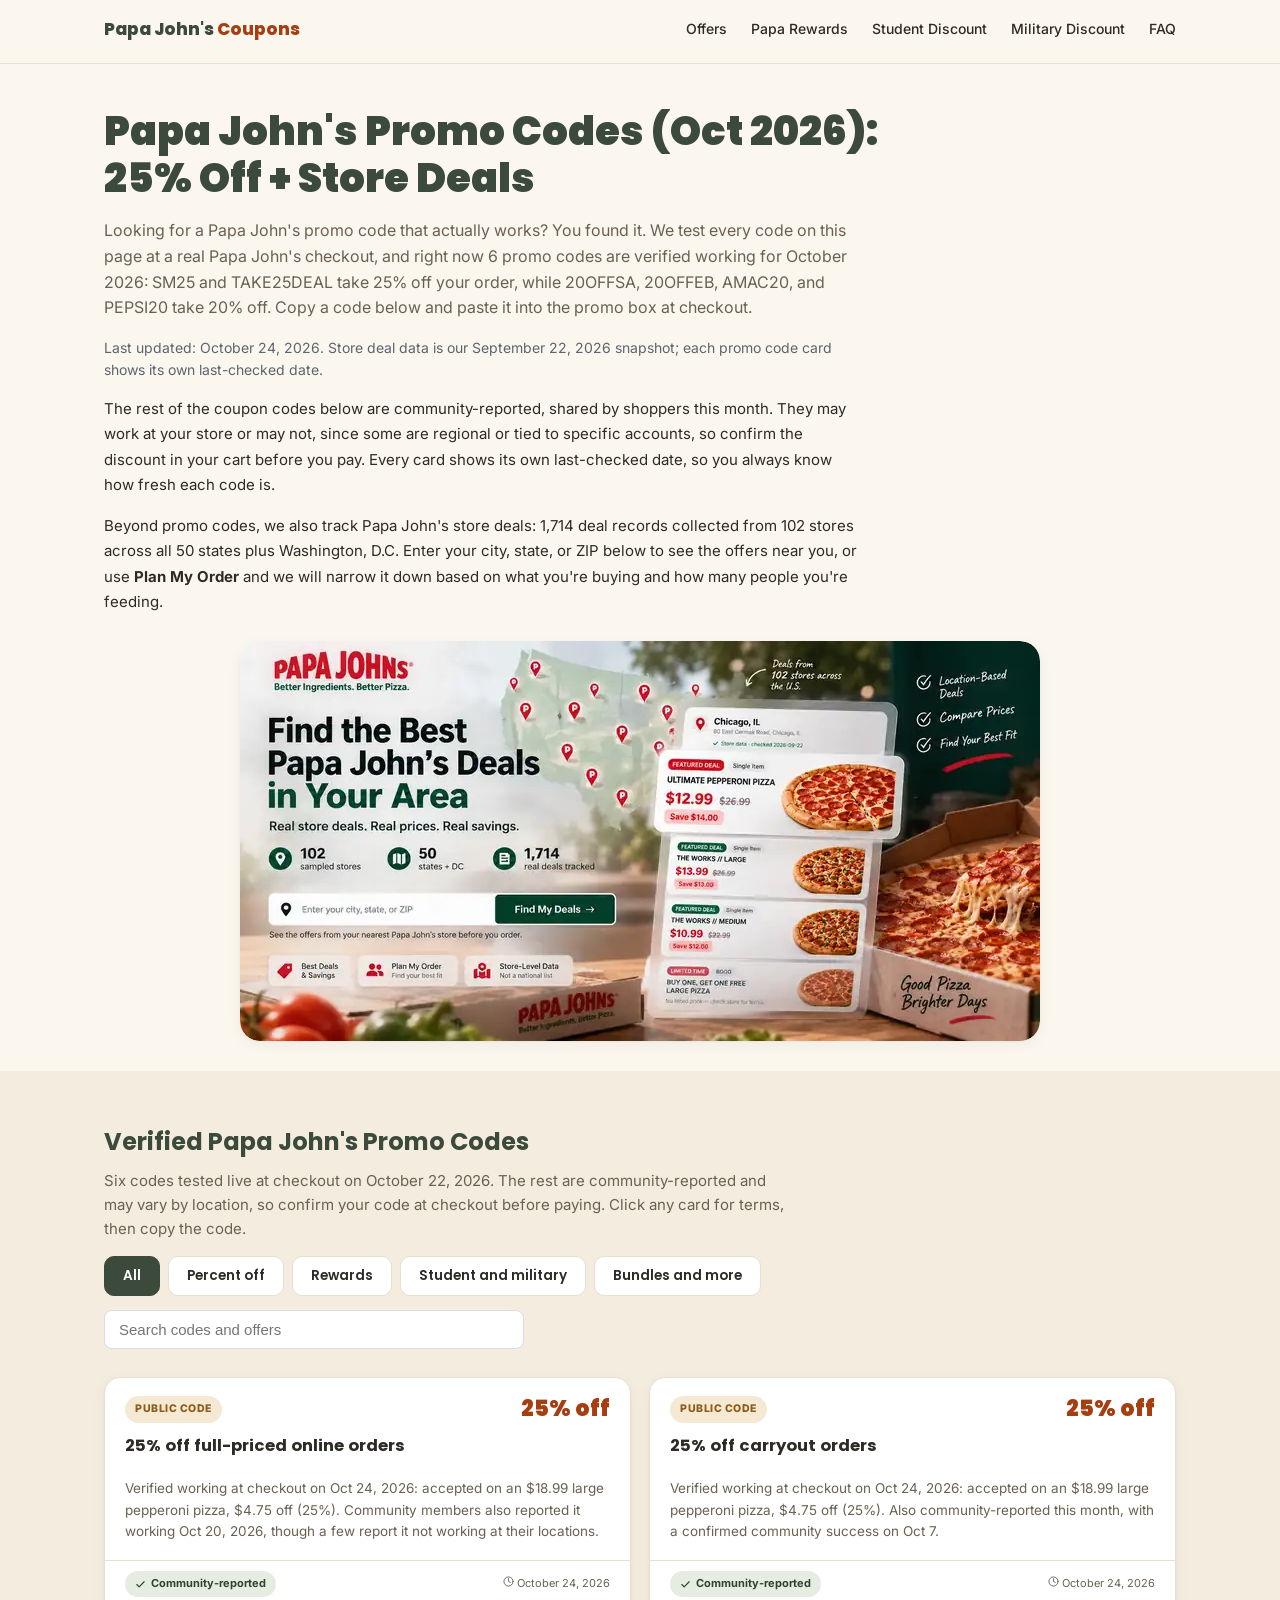
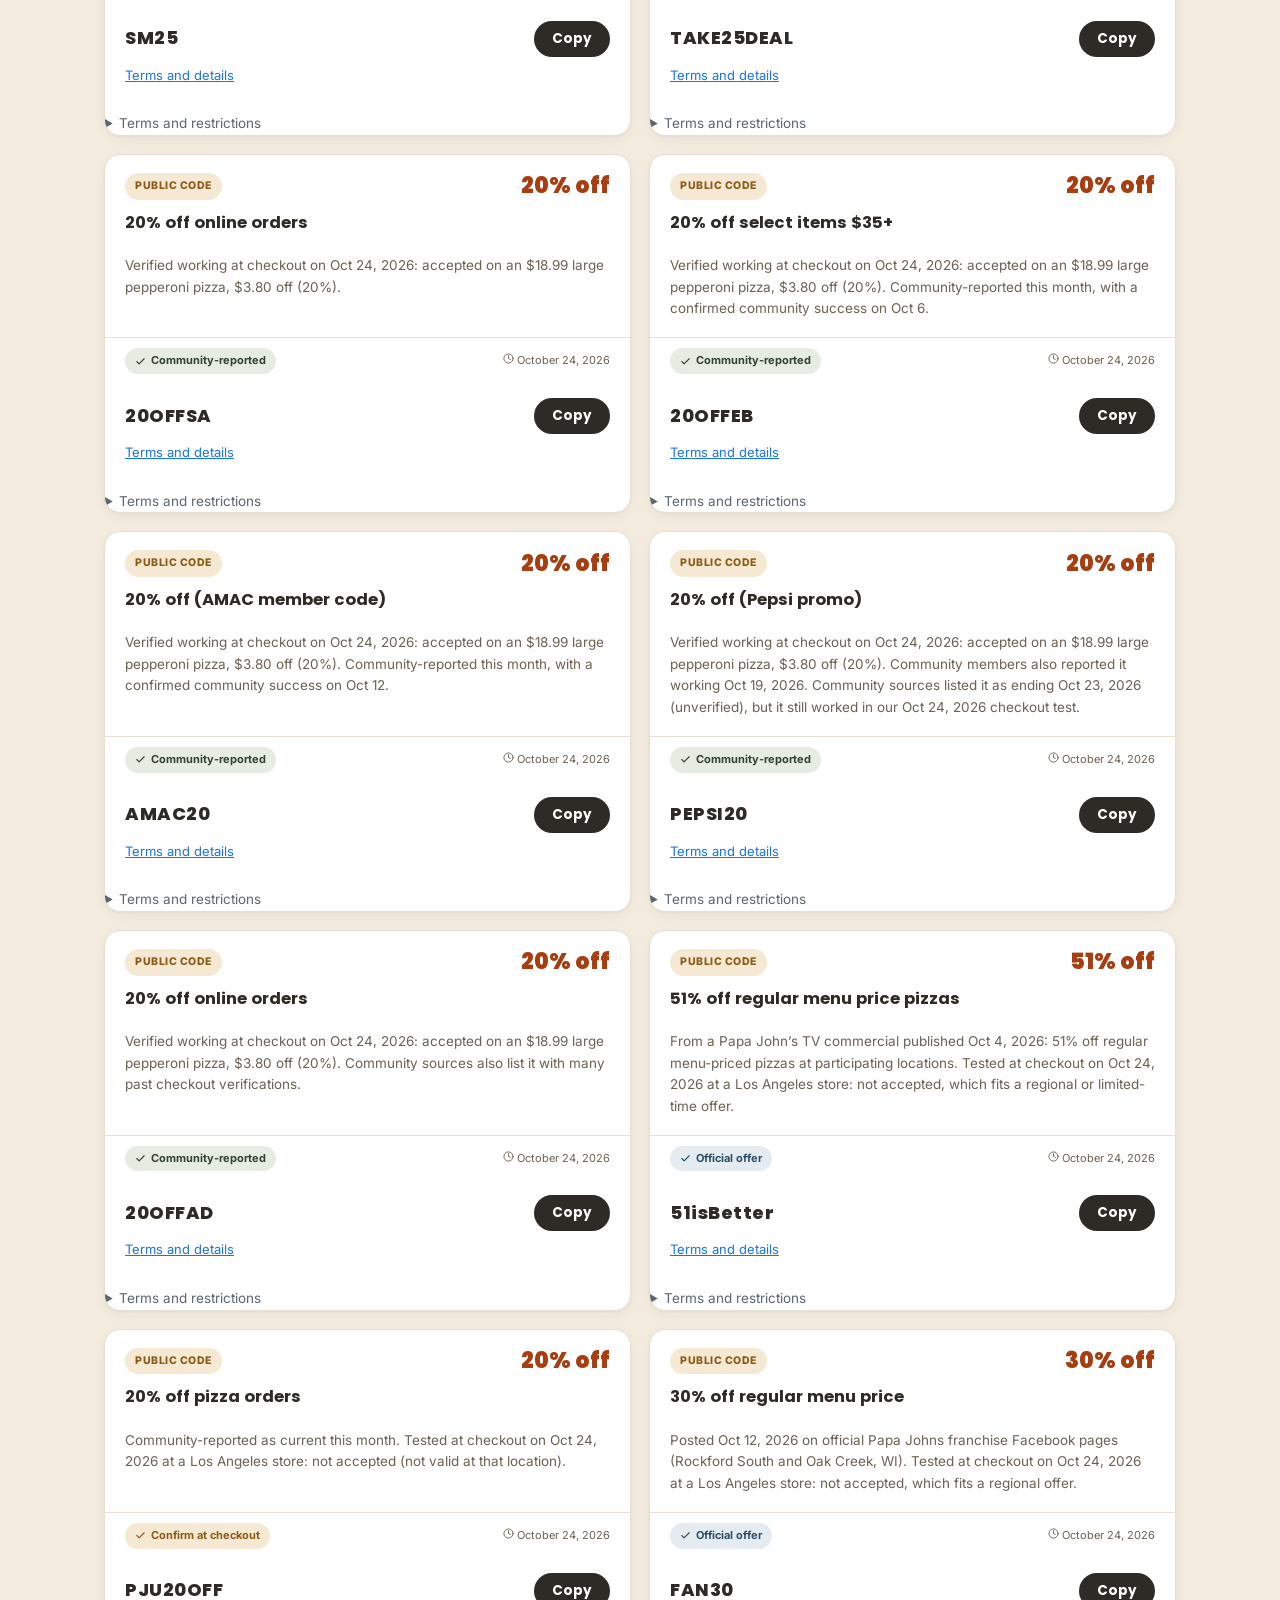
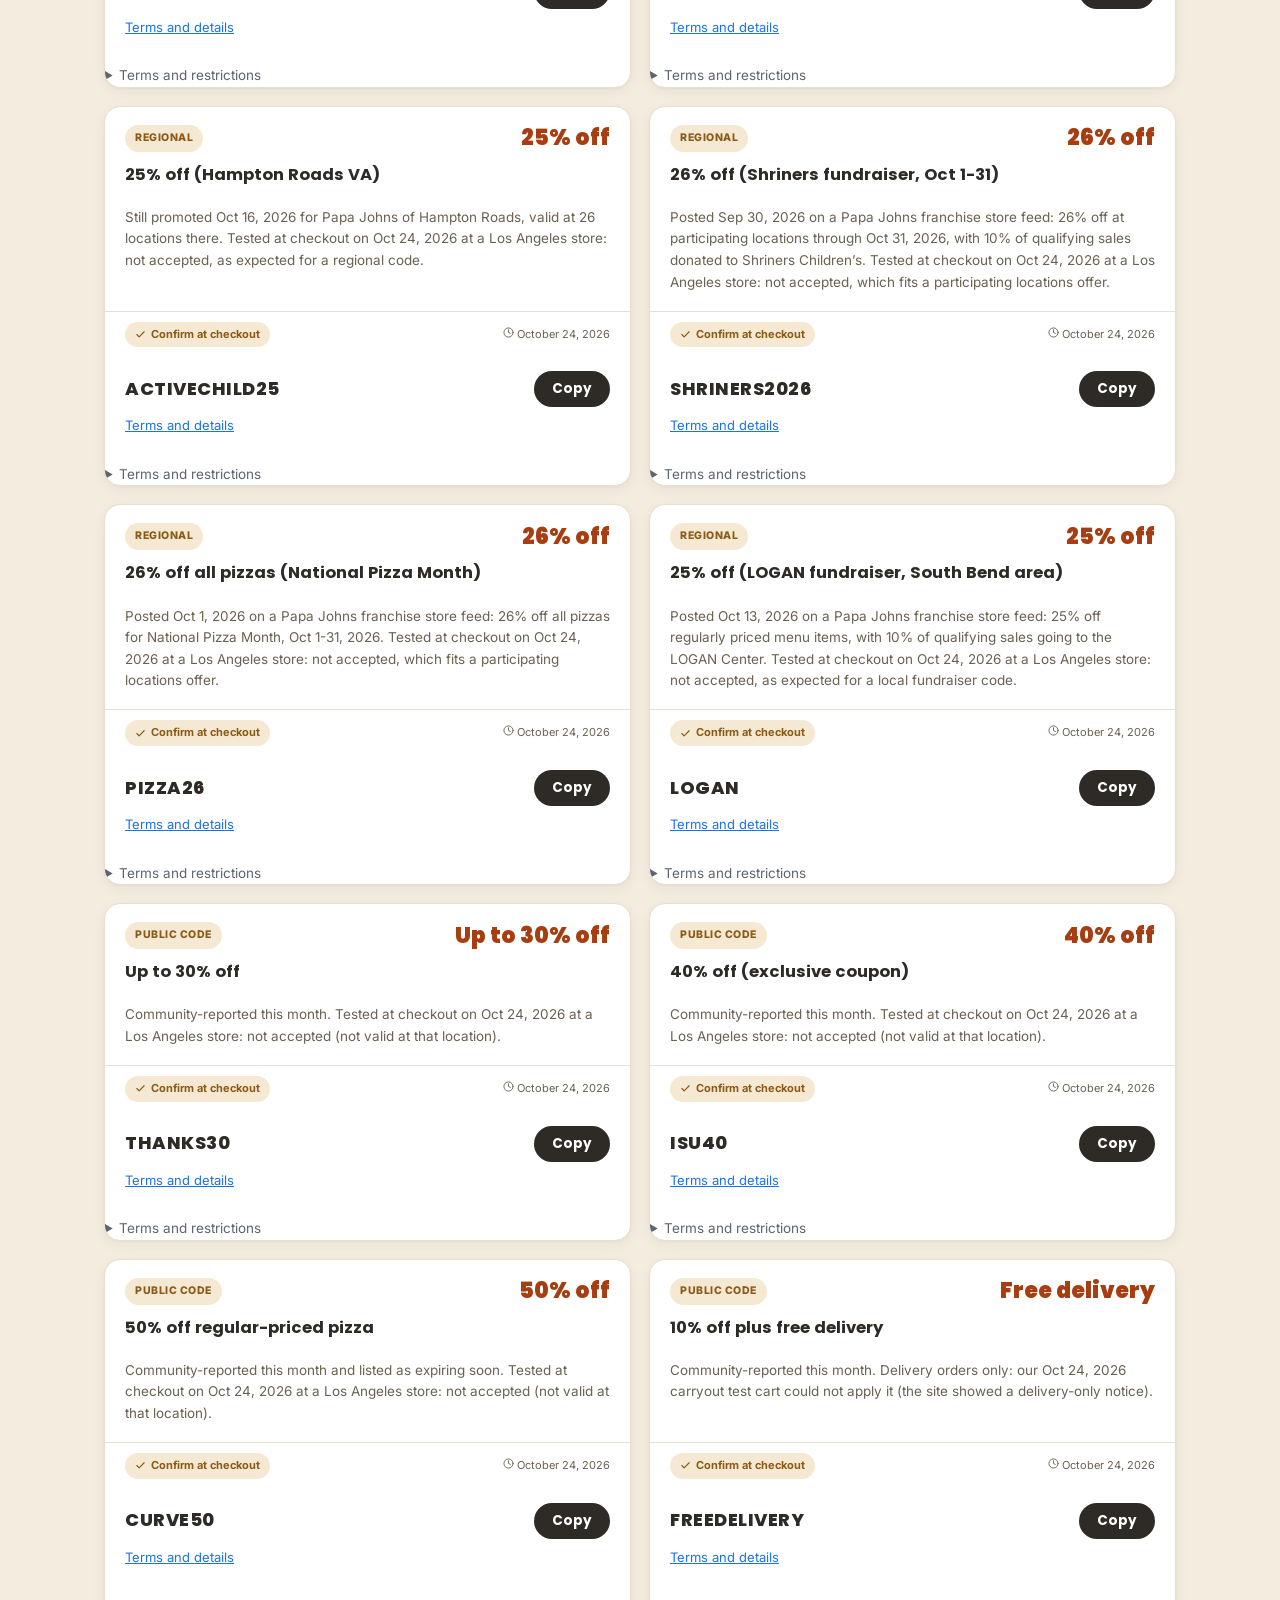
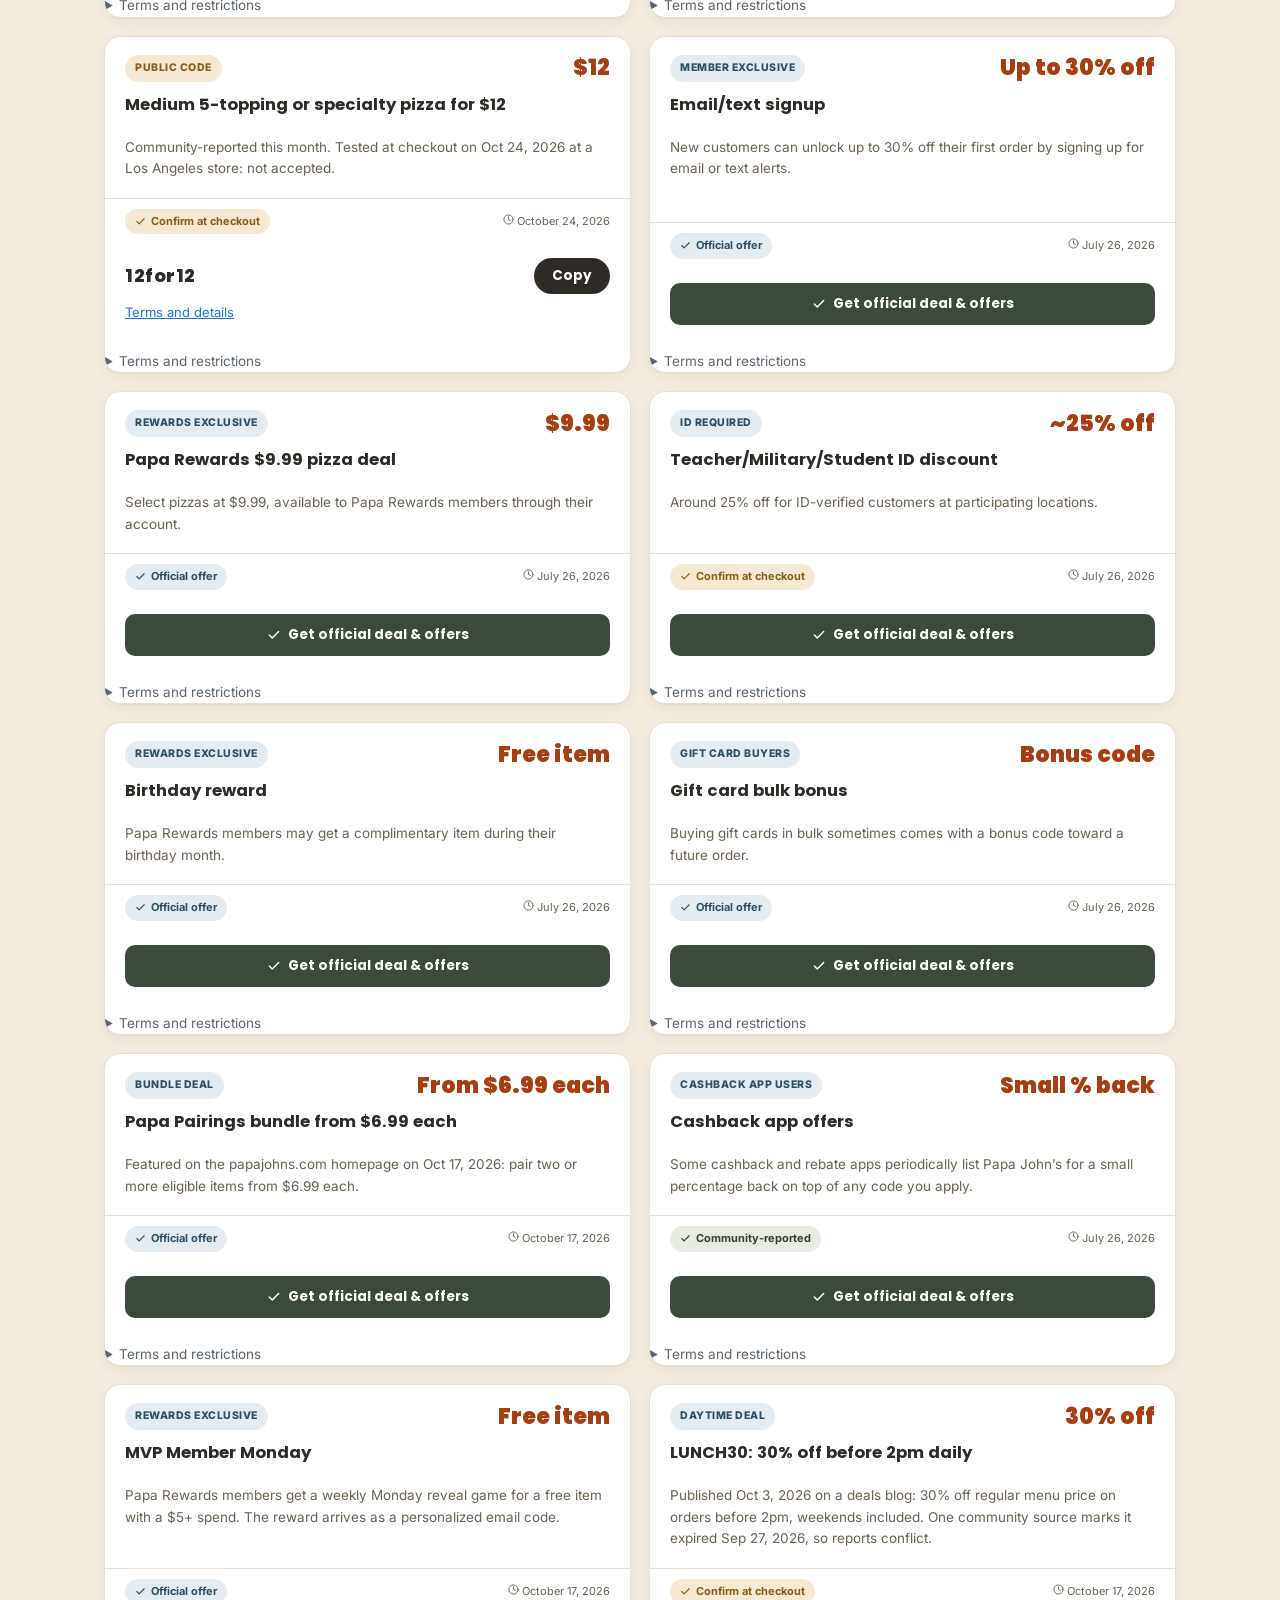
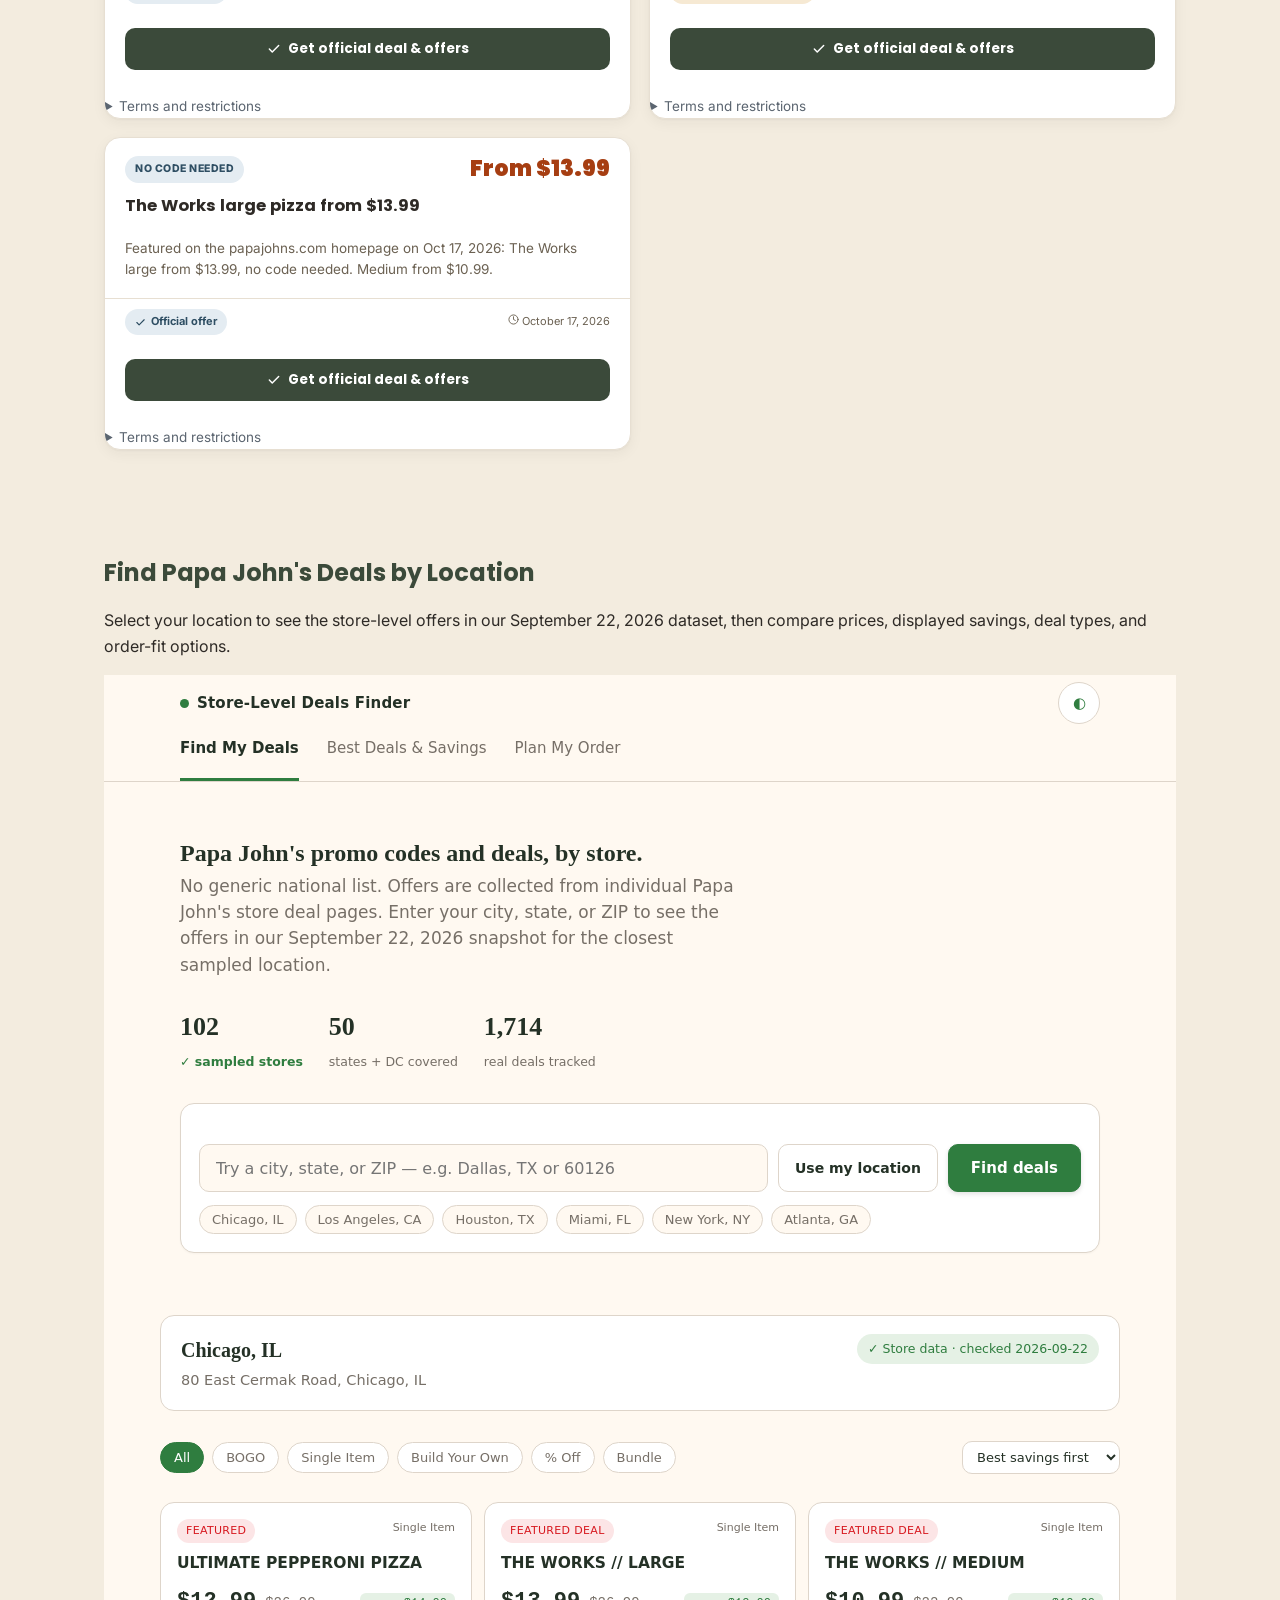
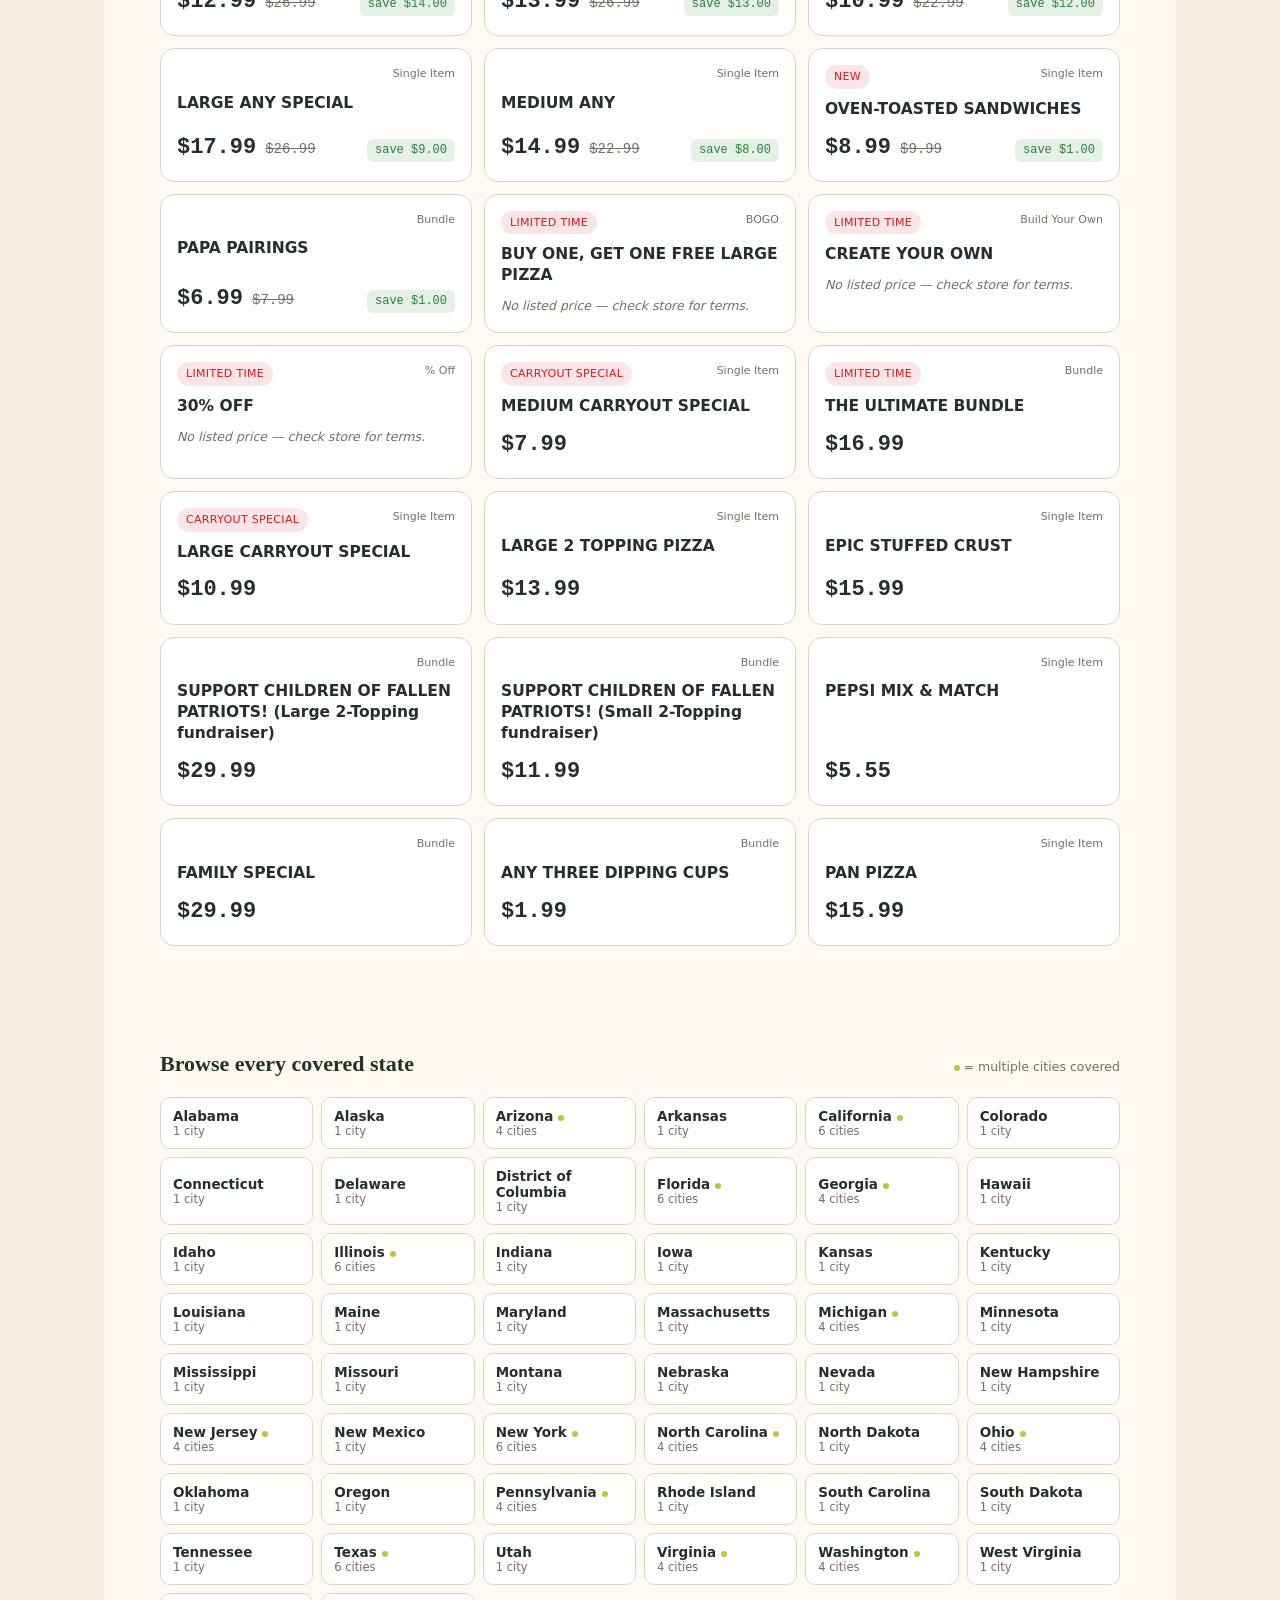
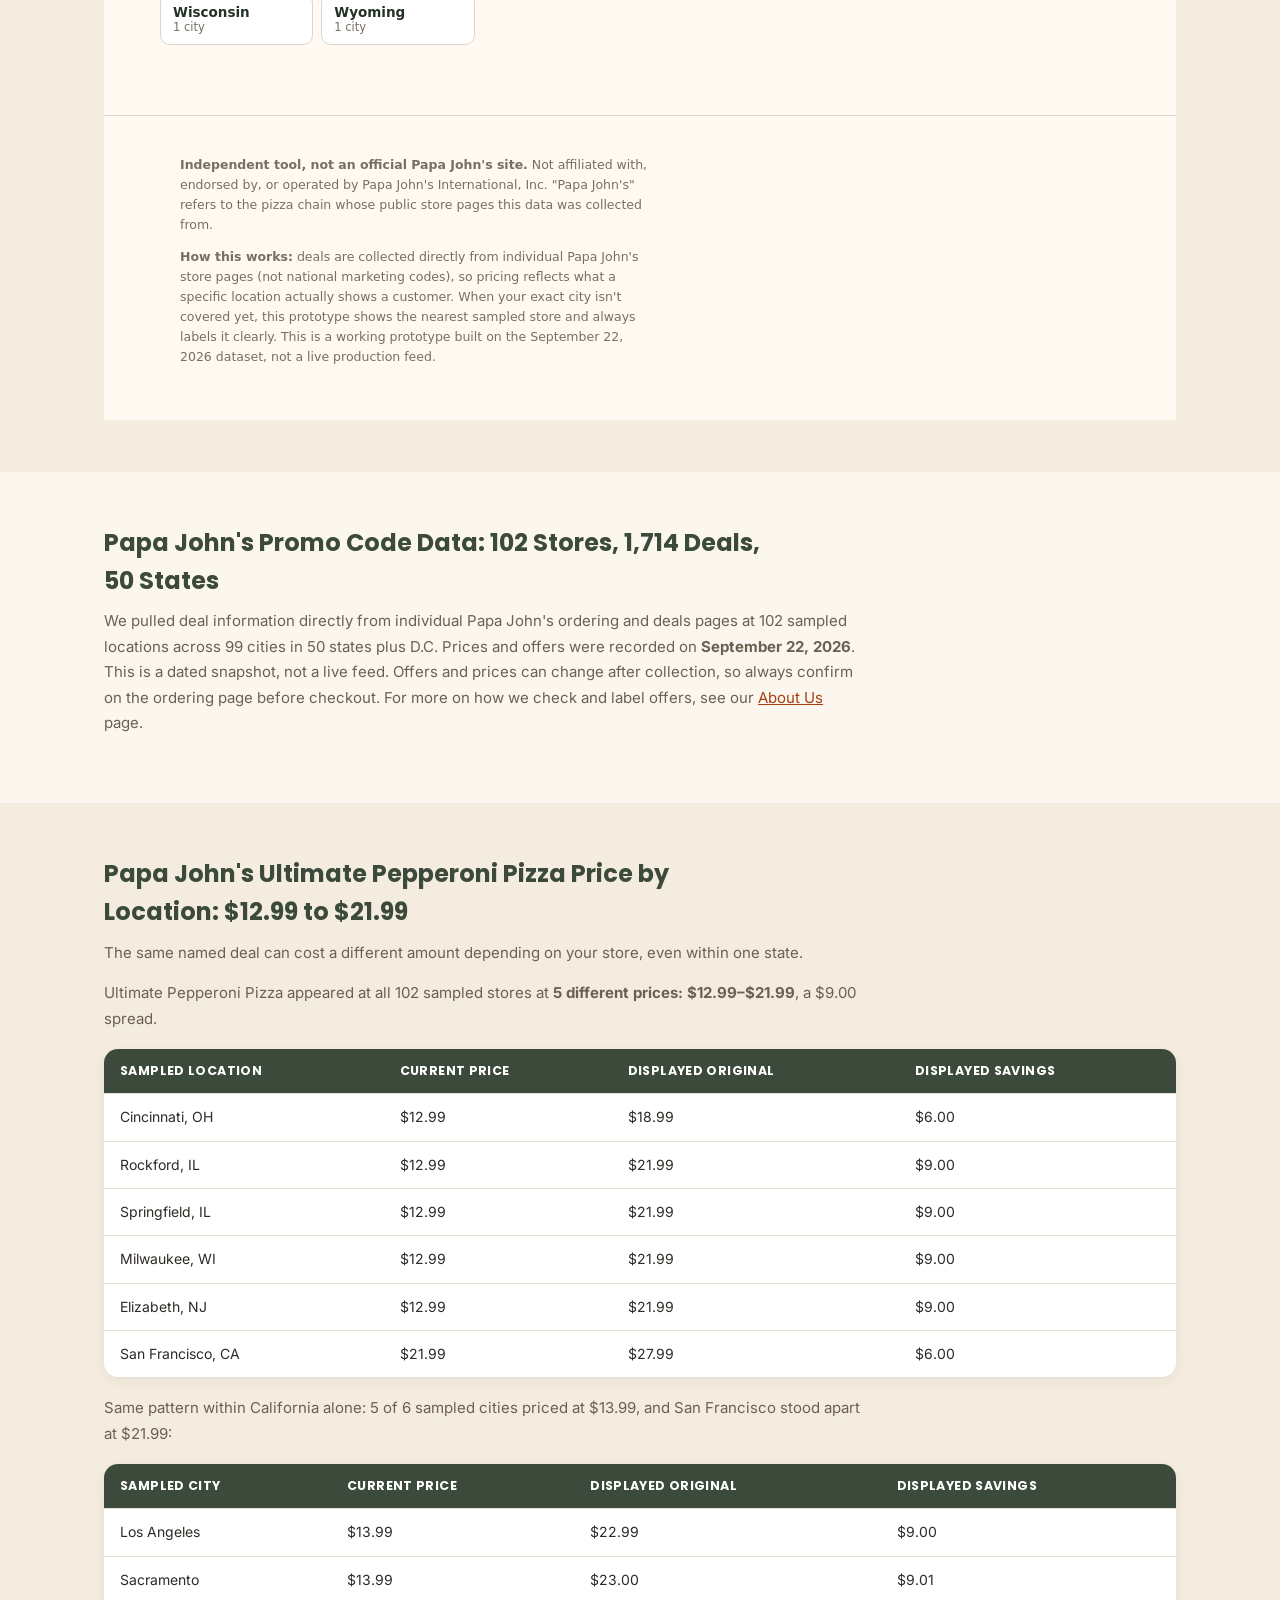
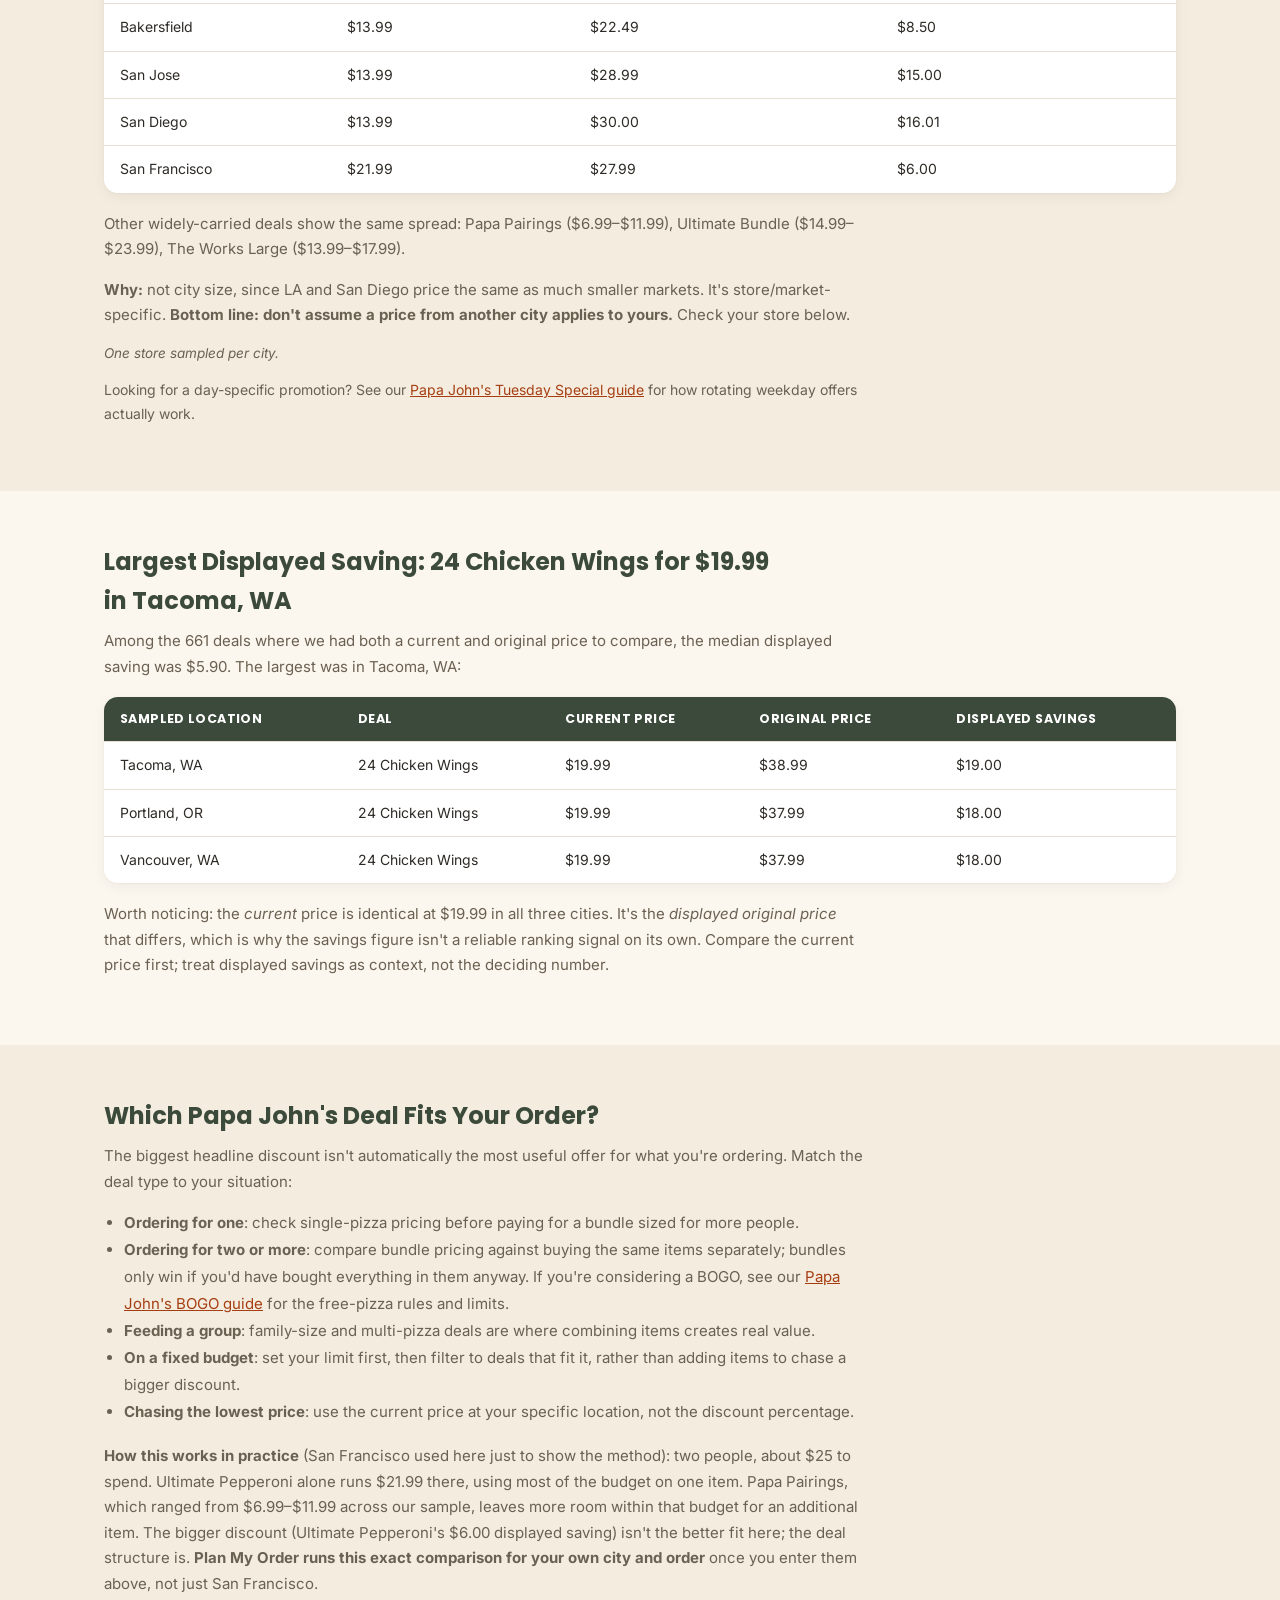
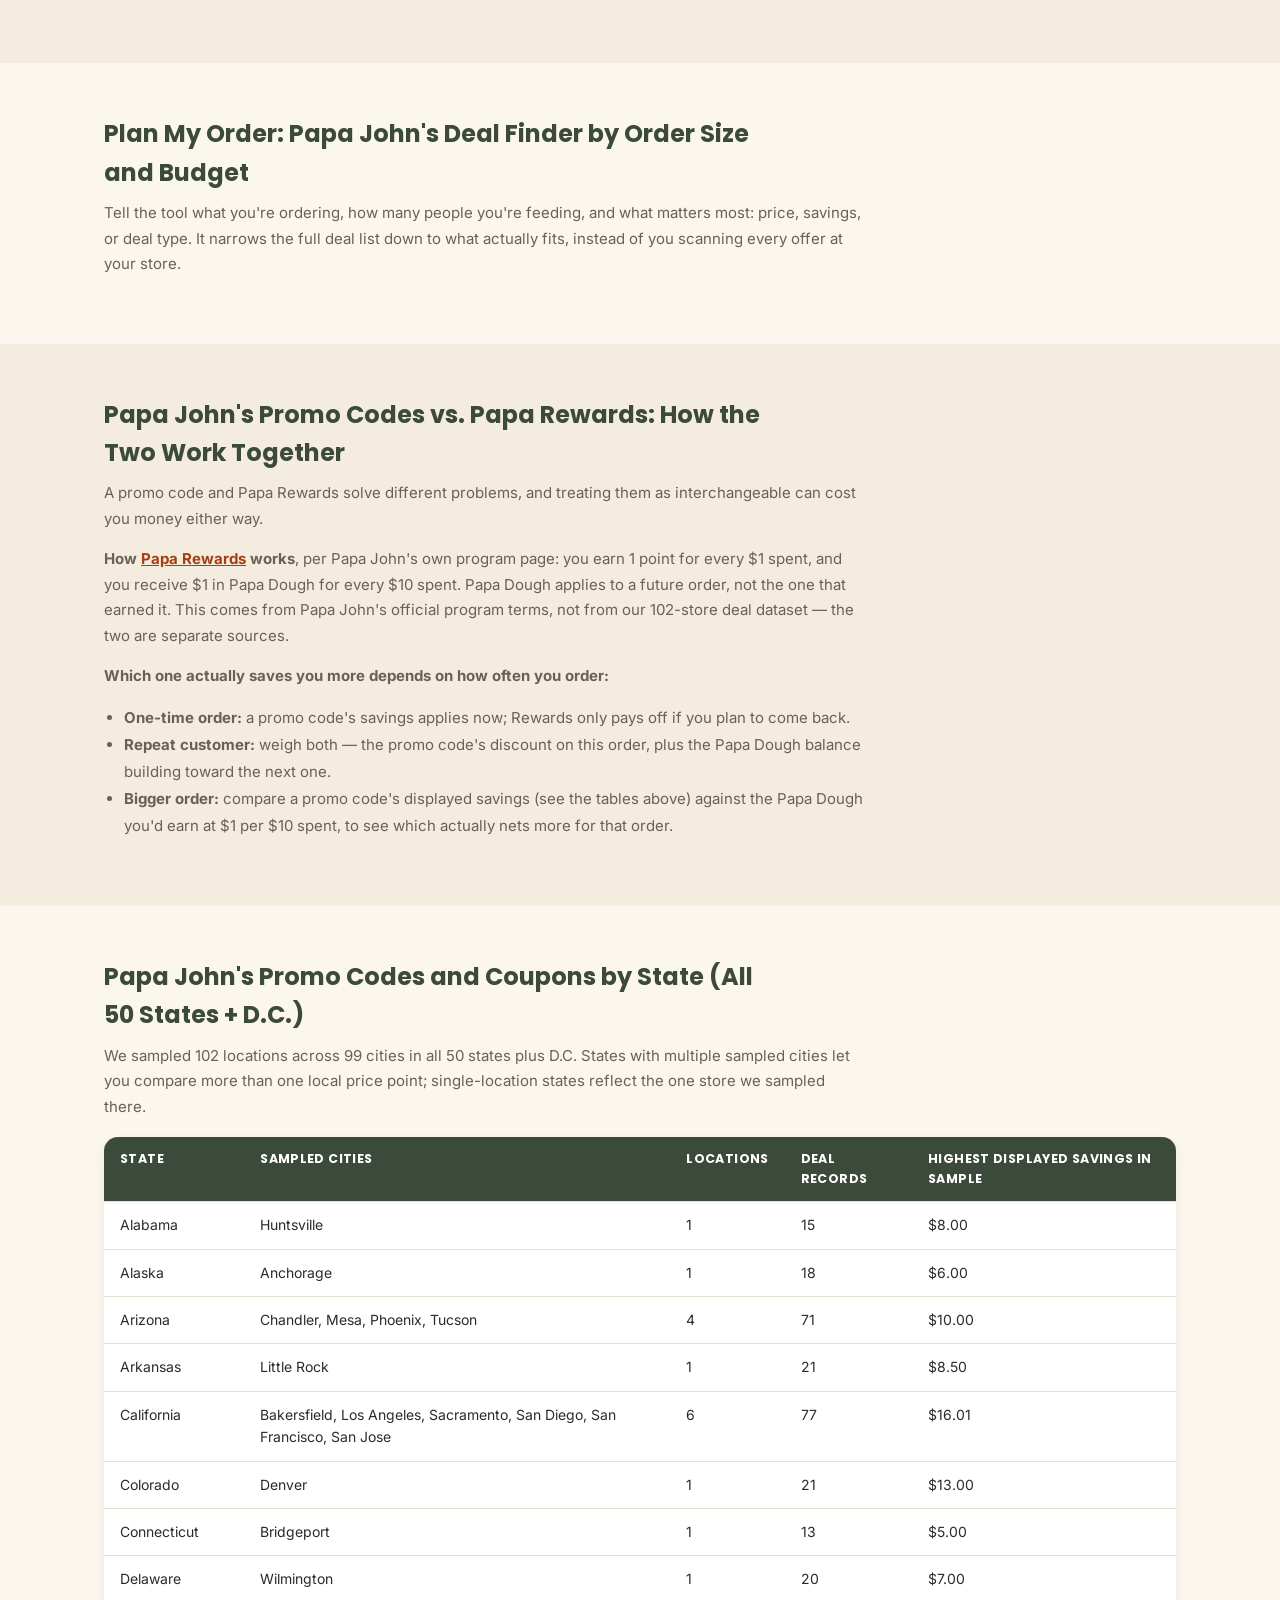
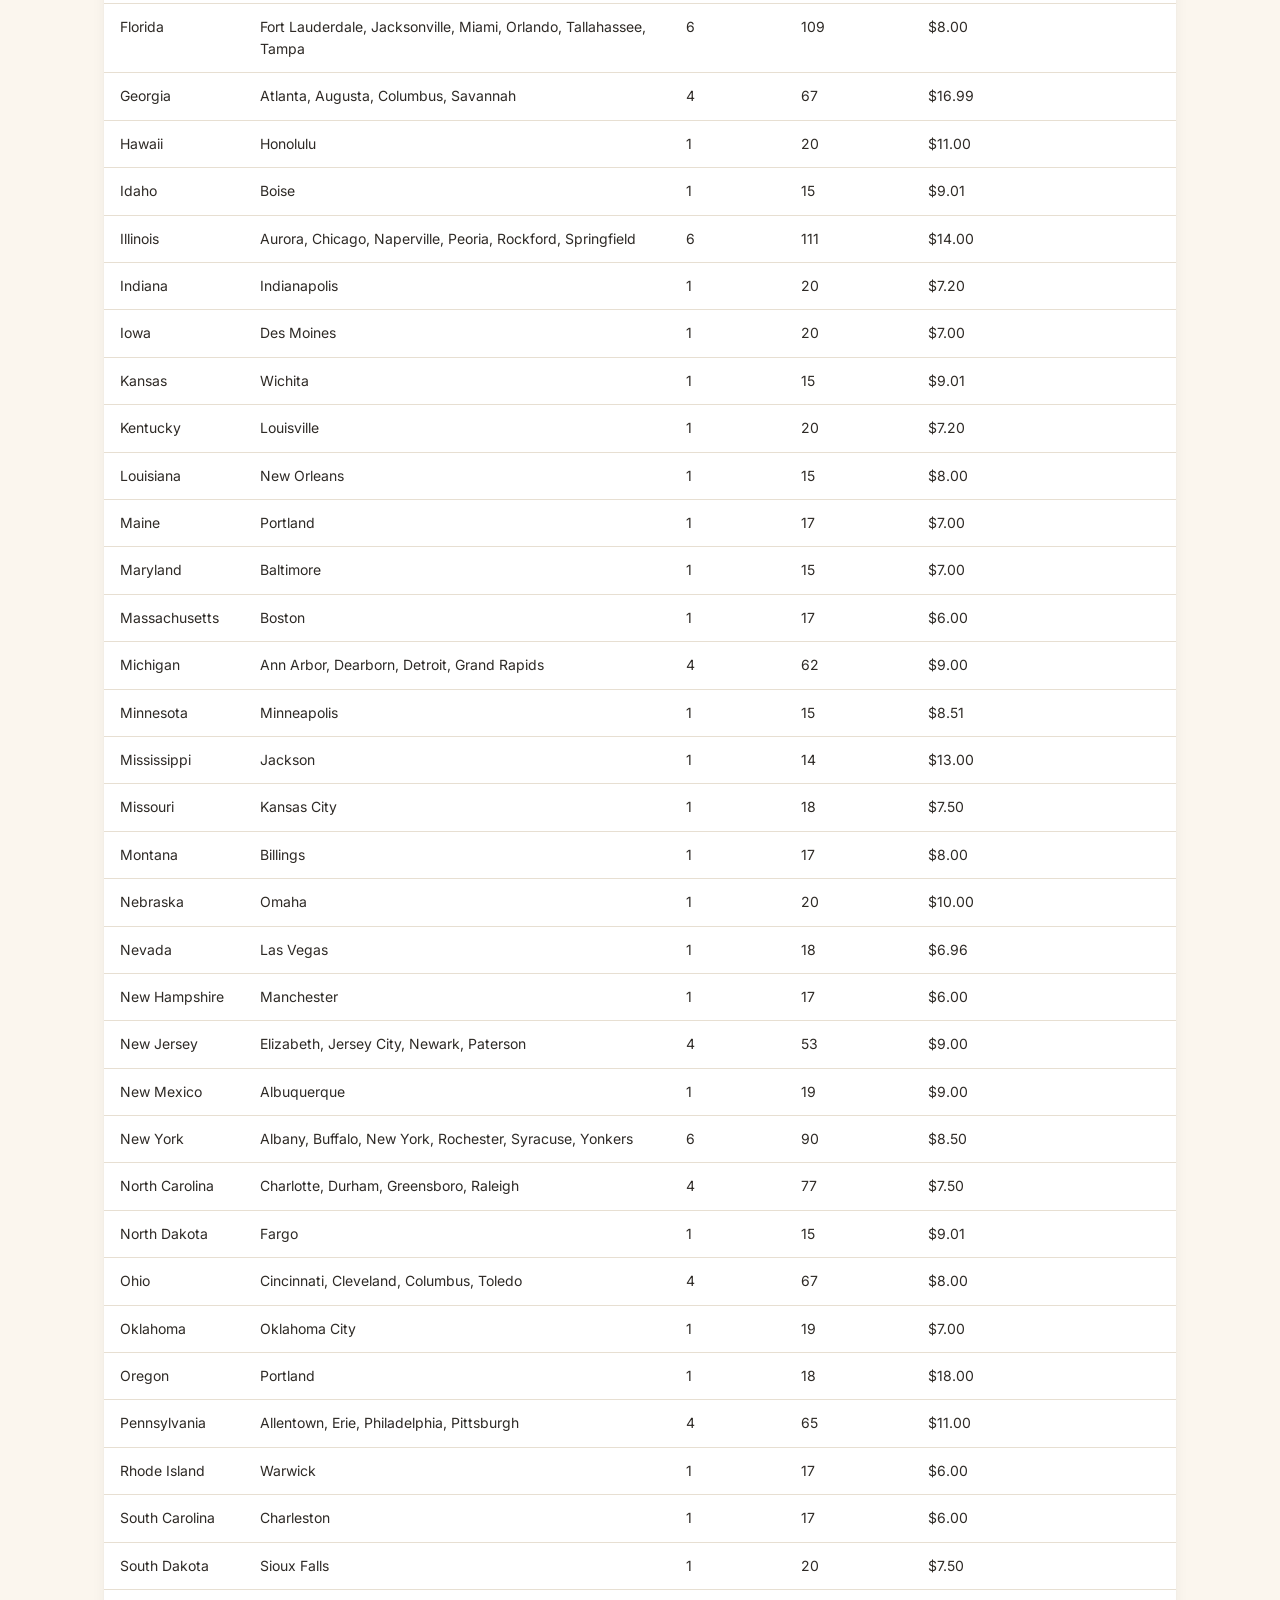
==== commit b3aa87c1: "Freshness signals to Oct 24: line, dateModified, sitemap homepage lastmod" ====
--- a/index.html
+++ b/index.html
@@ -27,7 +27,7 @@
 {"@context":"https://schema.org","@type":"WebSite","name":"Papa John's Coupons","url":"https://papajohnscoupons.us/"}
 </script>
 <script type="application/ld+json">
-{"@context":"https://schema.org","@type":"WebPage","name":"Papa John's Promo Codes (Oct 2026): 25% Off + Store Deals","url":"https://papajohnscoupons.us/","description":"Papa John's promo codes: 25% off with SM25 and TAKE25DEAL, plus 1,714 store deals tracked across 102 locations in all 50 states + D.C. Enter your city or ZIP.","dateModified":"2026-10-17"}
+{"@context":"https://schema.org","@type":"WebPage","name":"Papa John's Promo Codes (Oct 2026): 25% Off + Store Deals","url":"https://papajohnscoupons.us/","description":"Papa John's promo codes: 25% off with SM25 and TAKE25DEAL, plus 1,714 store deals tracked across 102 locations in all 50 states + D.C. Enter your city or ZIP.","dateModified":"2026-10-24"}
 </script>
 <script type="application/ld+json">
 {
@@ -79,7 +79,7 @@
     <div class="wrap">
       <h1 style="font-size:clamp(28px,4vw,40px); font-weight:900; line-height:1.18; max-width:820px;">Papa John's Promo Codes (Oct 2026): 25% Off + Store Deals</h1>
       <p class="lede" style="max-width:760px; margin-top:16px;">Looking for a Papa John's promo code that actually works? You found it. We test every code on this page at a real Papa John's checkout, and right now 6 promo codes are verified working for October 2026: SM25 and TAKE25DEAL take 25% off your order, while 20OFFSA, 20OFFEB, AMAC20, and PEPSI20 take 20% off. Copy a code below and paste it into the promo box at checkout.</p>
-      <p class="freshness-line" style="max-width:760px; margin-top:10px; font-size:14px; color:#5b6570;">Last updated: October 22, 2026. Store deal data is our September 22, 2026 snapshot; each promo code card shows its own last-checked date.</p>
+      <p class="freshness-line" style="max-width:760px; margin-top:10px; font-size:14px; color:#5b6570;">Last updated: October 24, 2026. Store deal data is our September 22, 2026 snapshot; each promo code card shows its own last-checked date.</p>
       <p style="max-width:760px; margin-top:14px; font-size:15px; line-height:1.7;">The rest of the coupon codes below are community-reported, shared by shoppers this month. They may work at your store or may not, since some are regional or tied to specific accounts, so confirm the discount in your cart before you pay. Every card shows its own last-checked date, so you always know how fresh each code is.</p>
       <p style="max-width:760px; margin-top:14px; font-size:15px; line-height:1.7;">Beyond promo codes, we also track Papa John's store deals: 1,714 deal records collected from 102 stores across all 50 states plus Washington, D.C. Enter your city, state, or ZIP below to see the offers near you, or use <strong>Plan My Order</strong> and we will narrow it down based on what you're buying and how many people you're feeding.</p>
       <a class="hero-banner-link" href="#deal-finder-tool" aria-label="Jump to the Papa John's store-level deals finder">
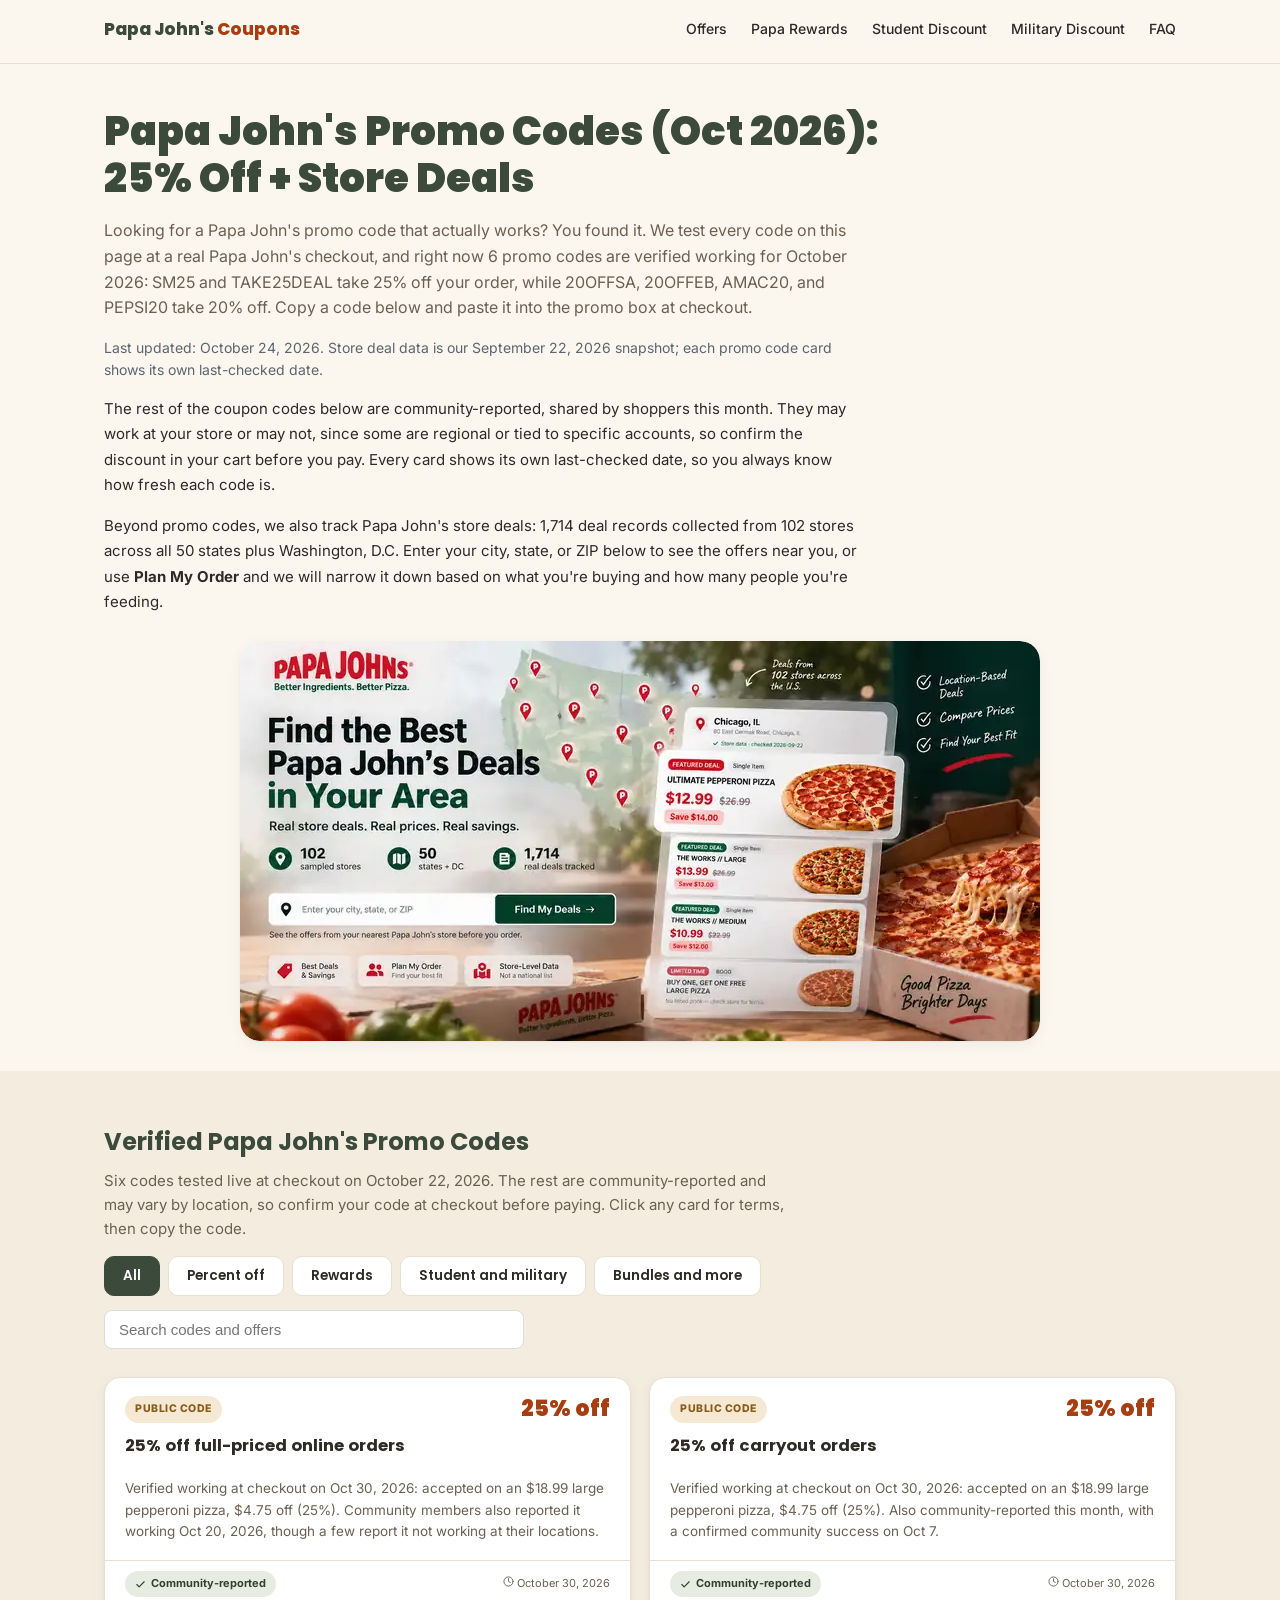
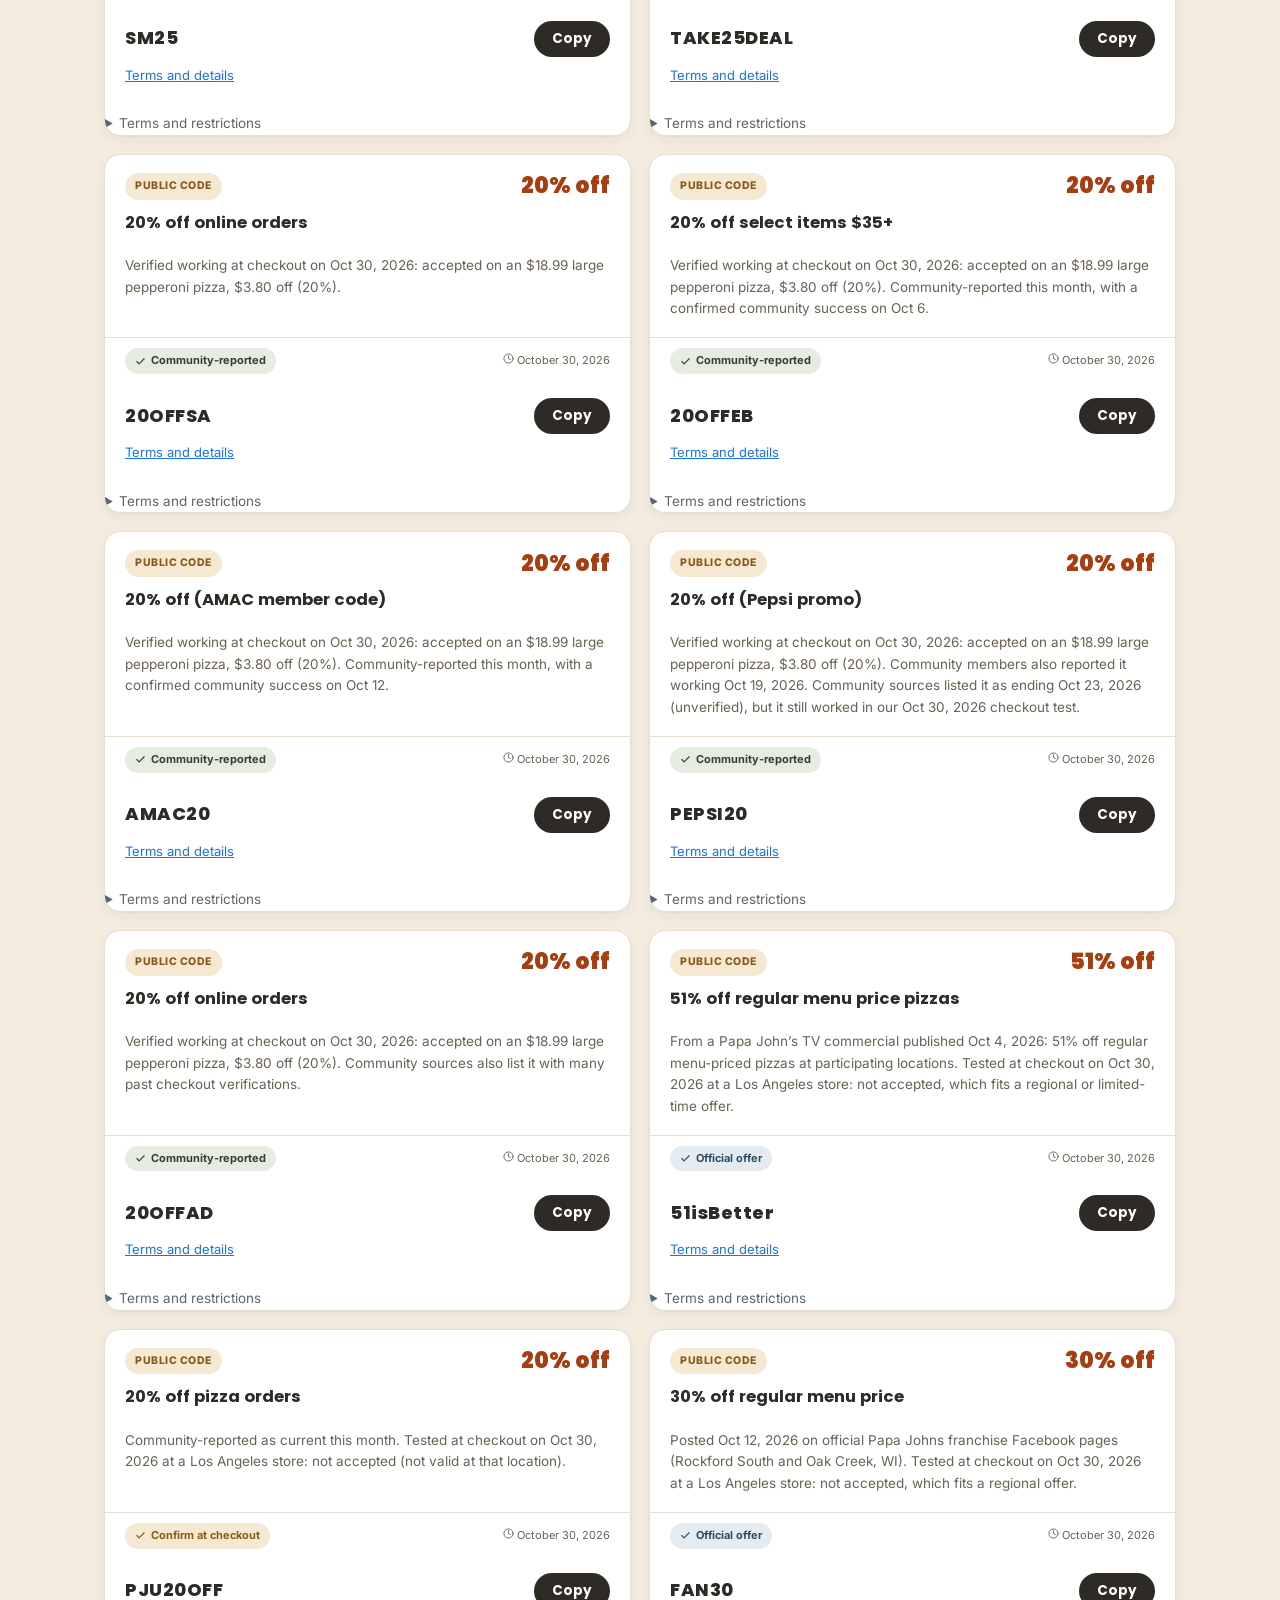
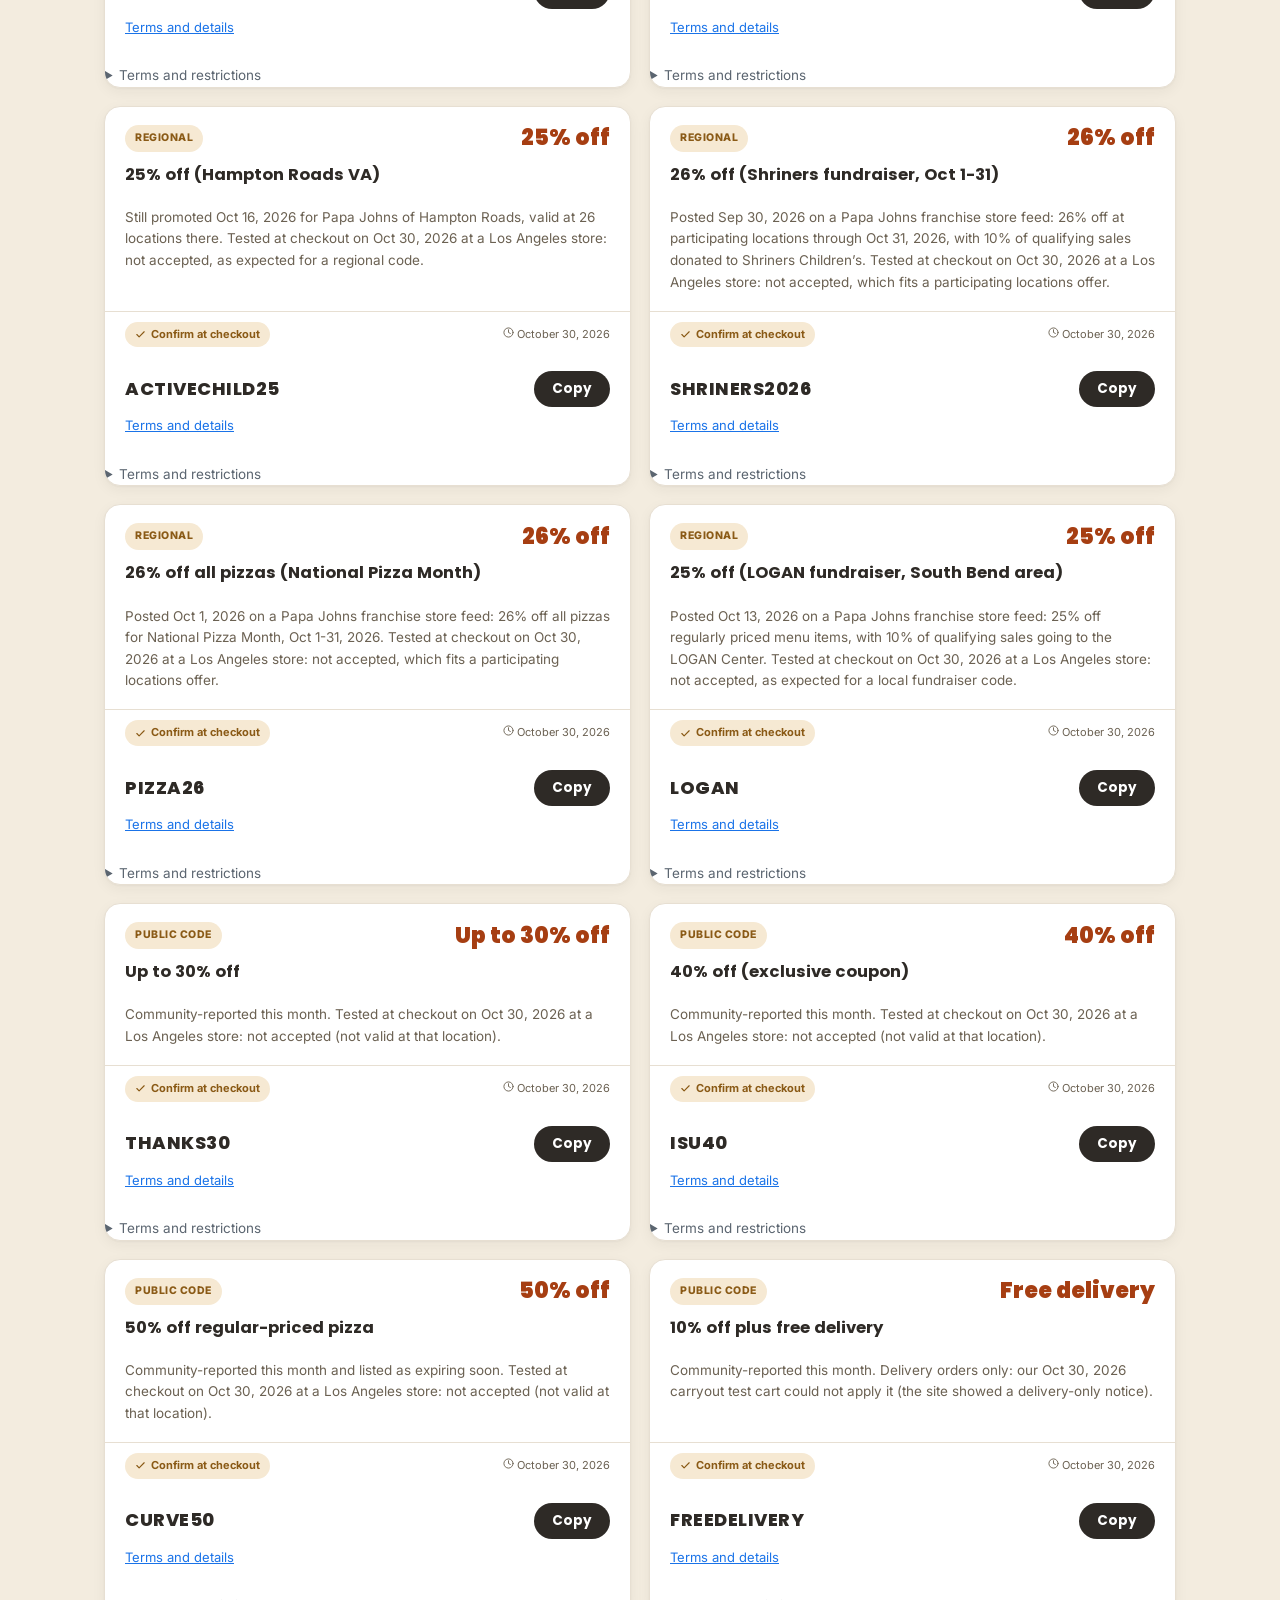
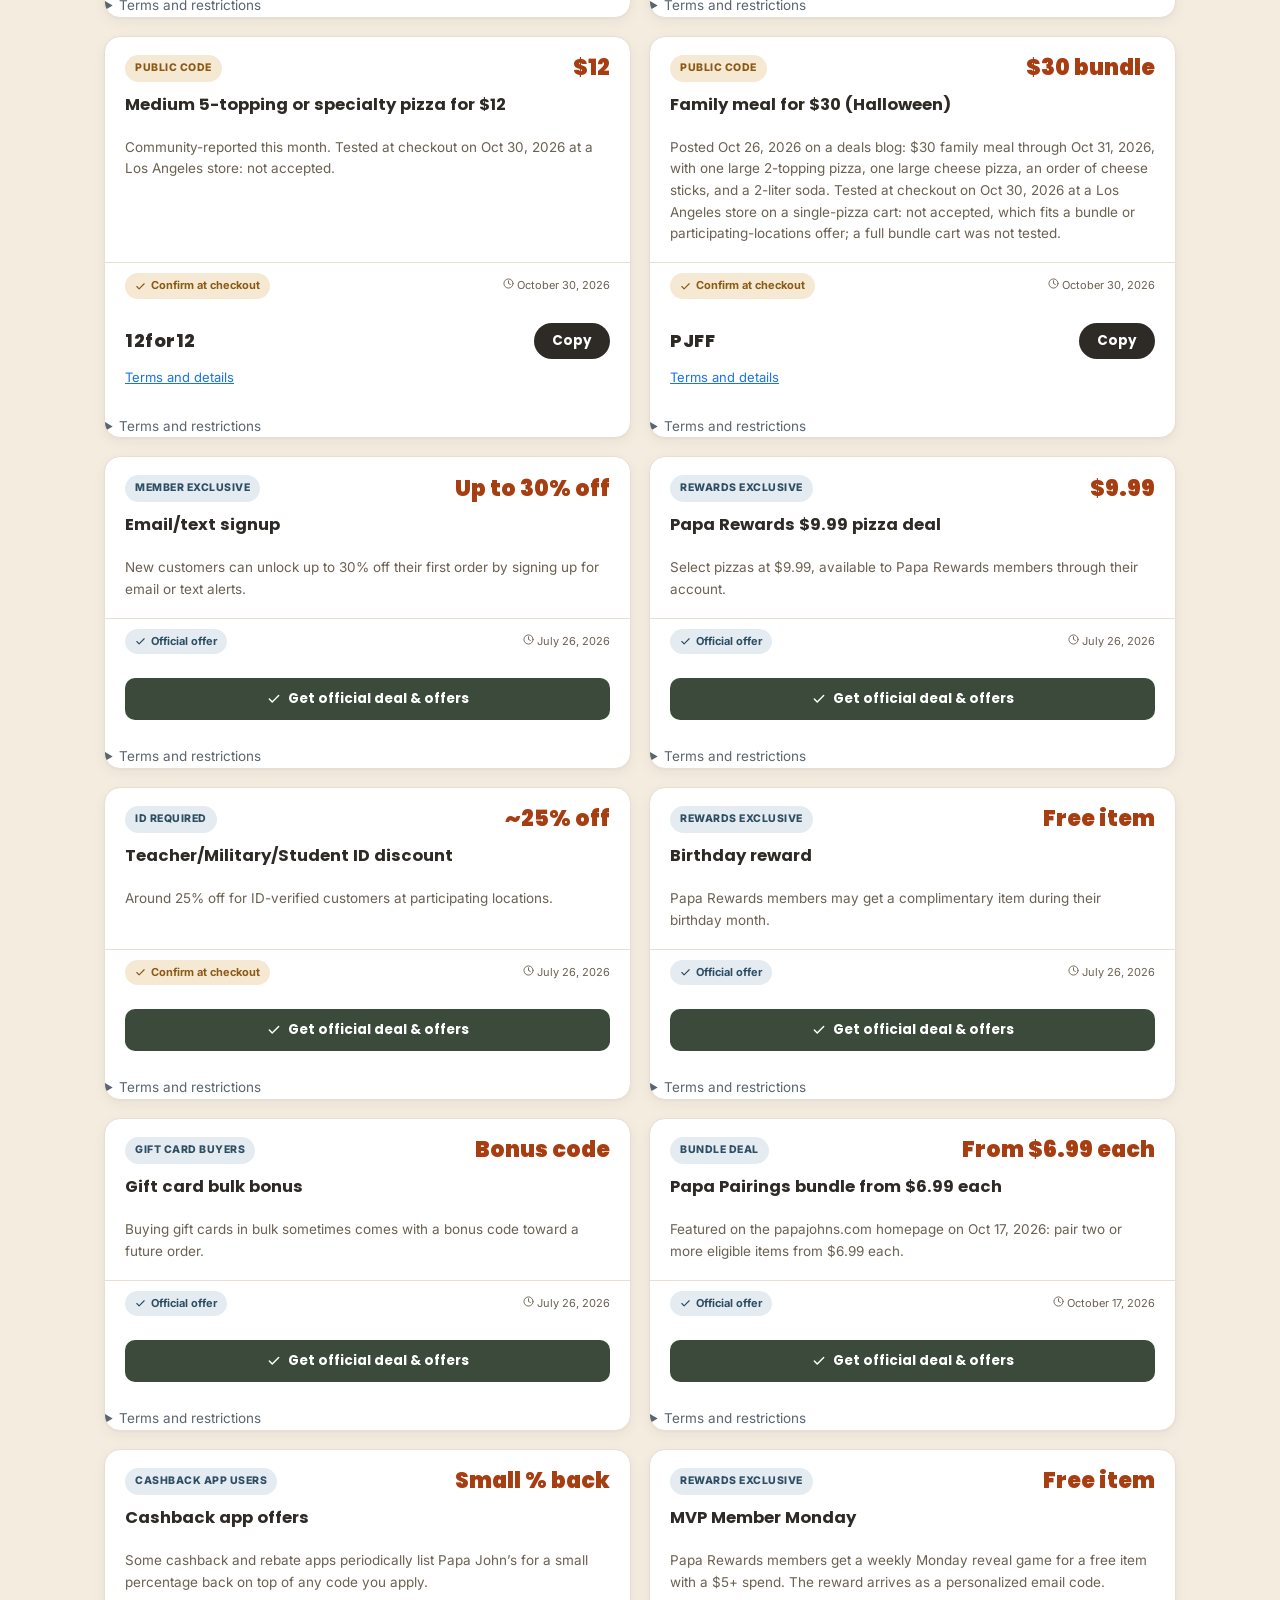
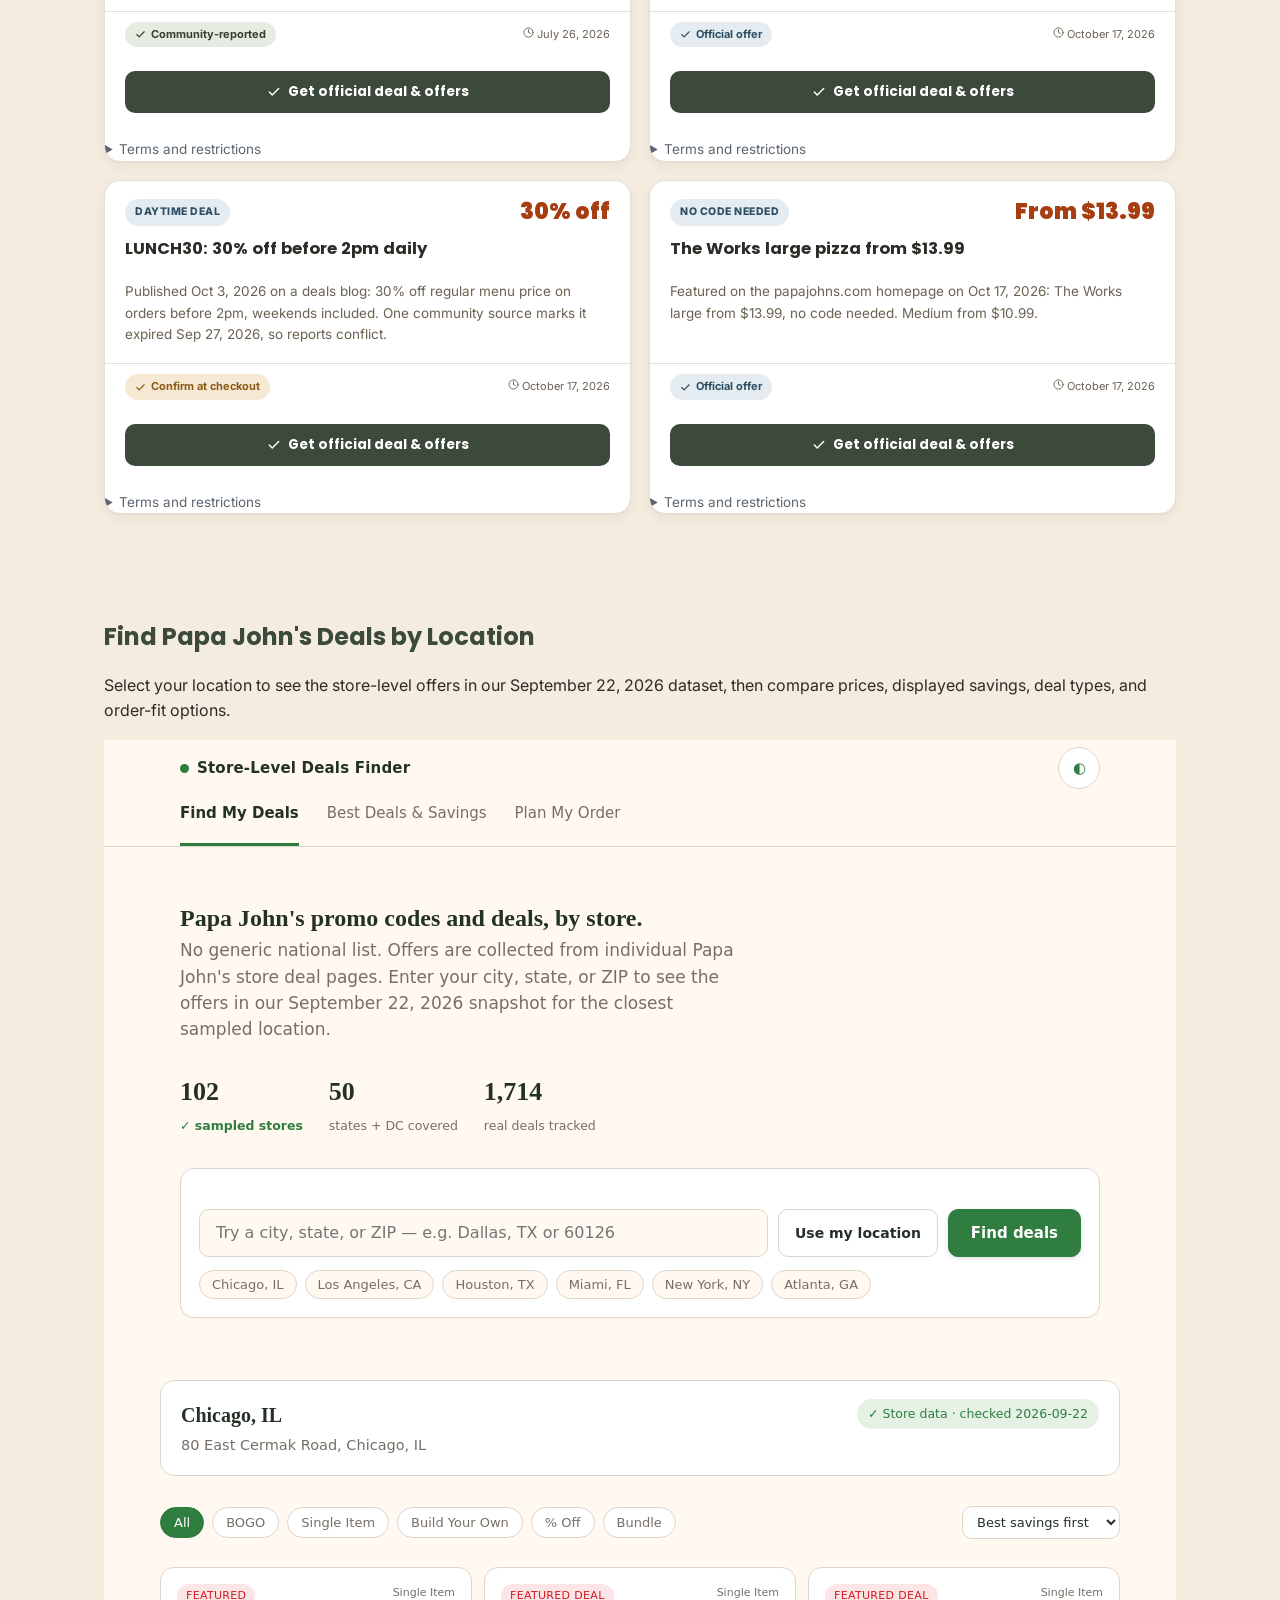
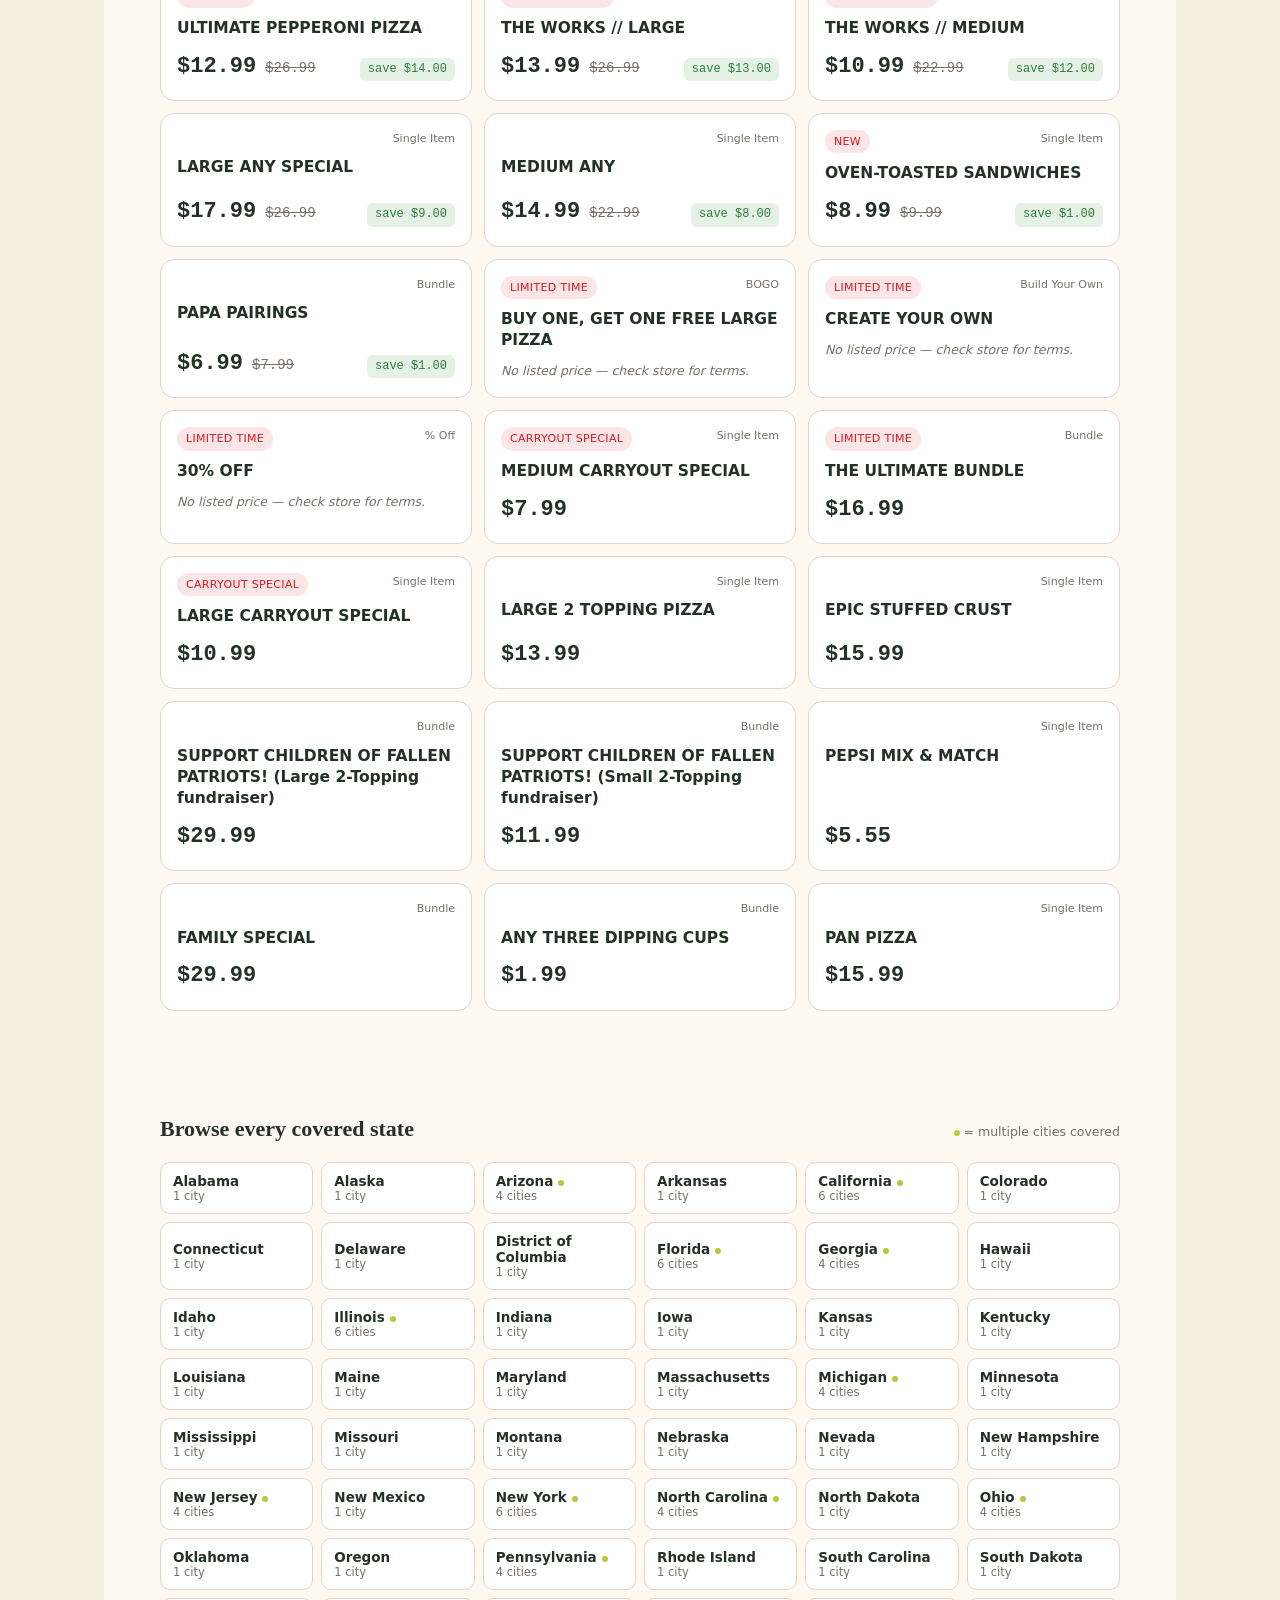
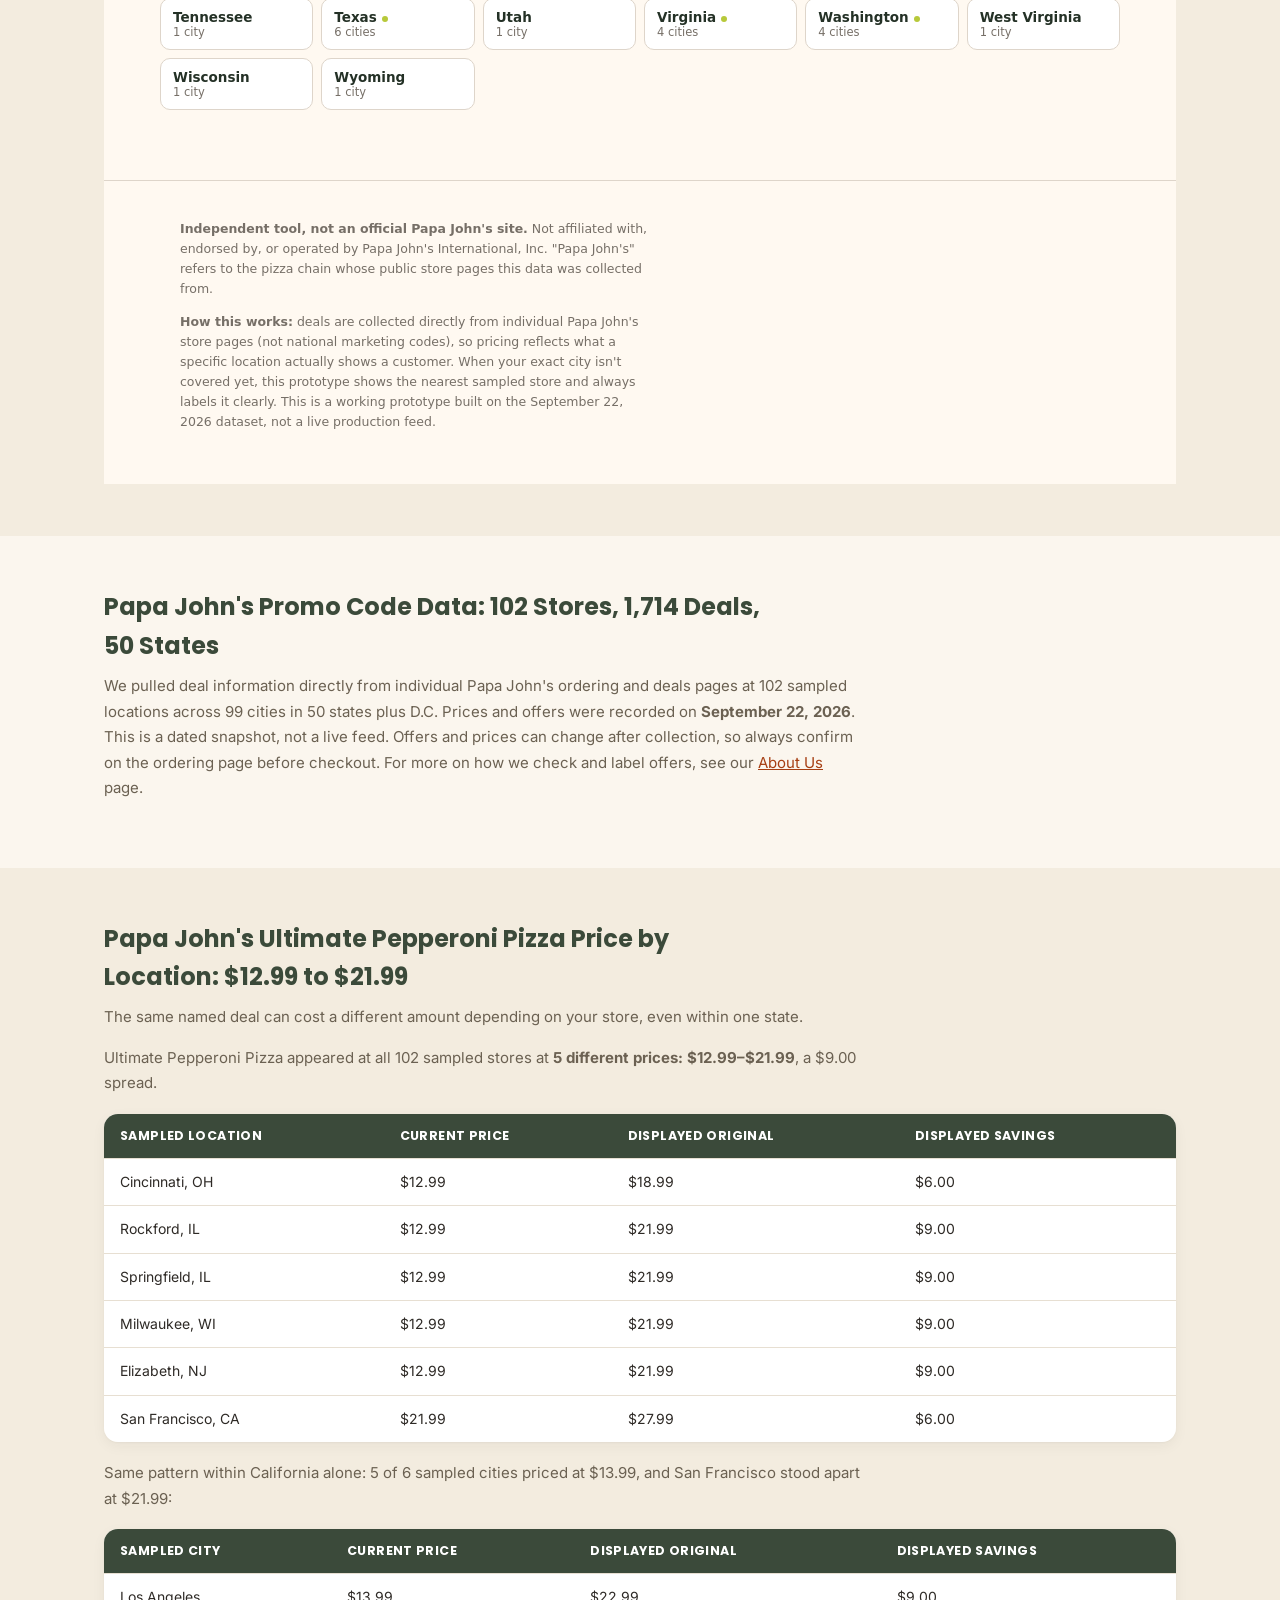
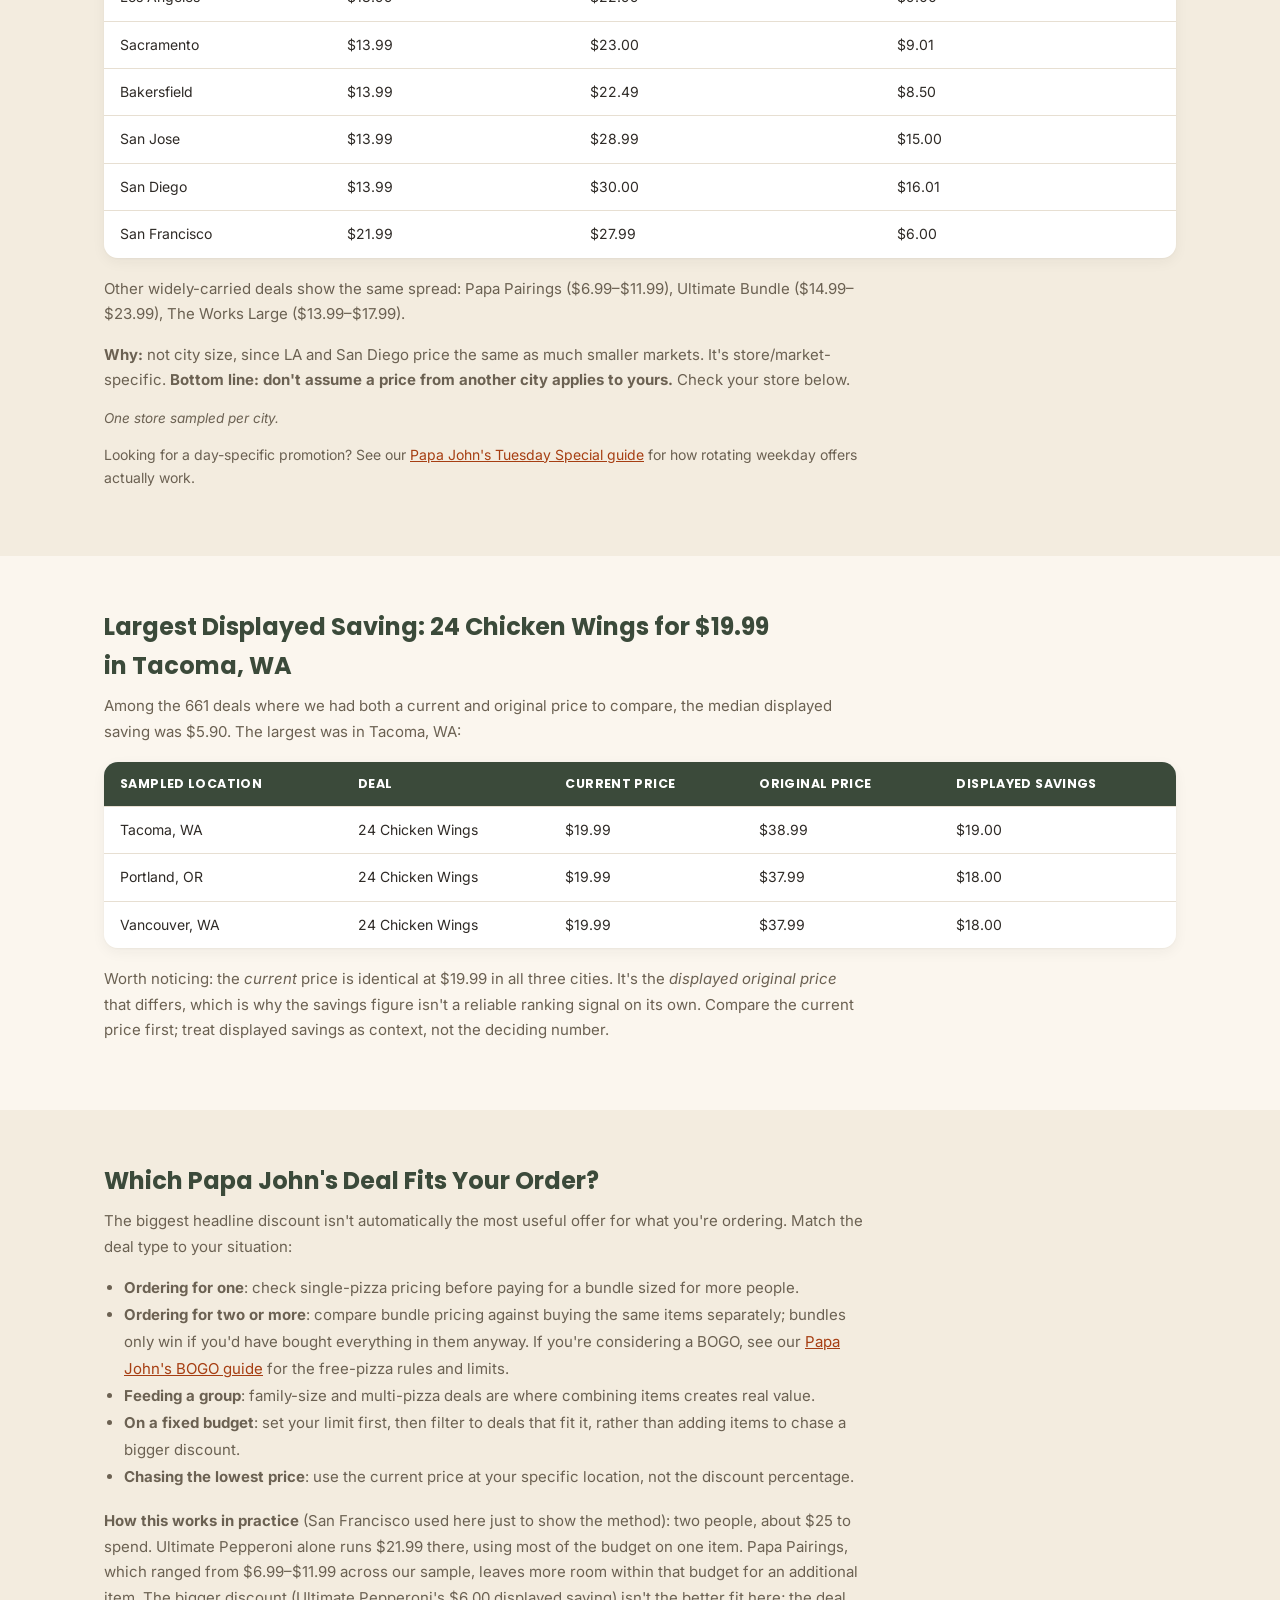
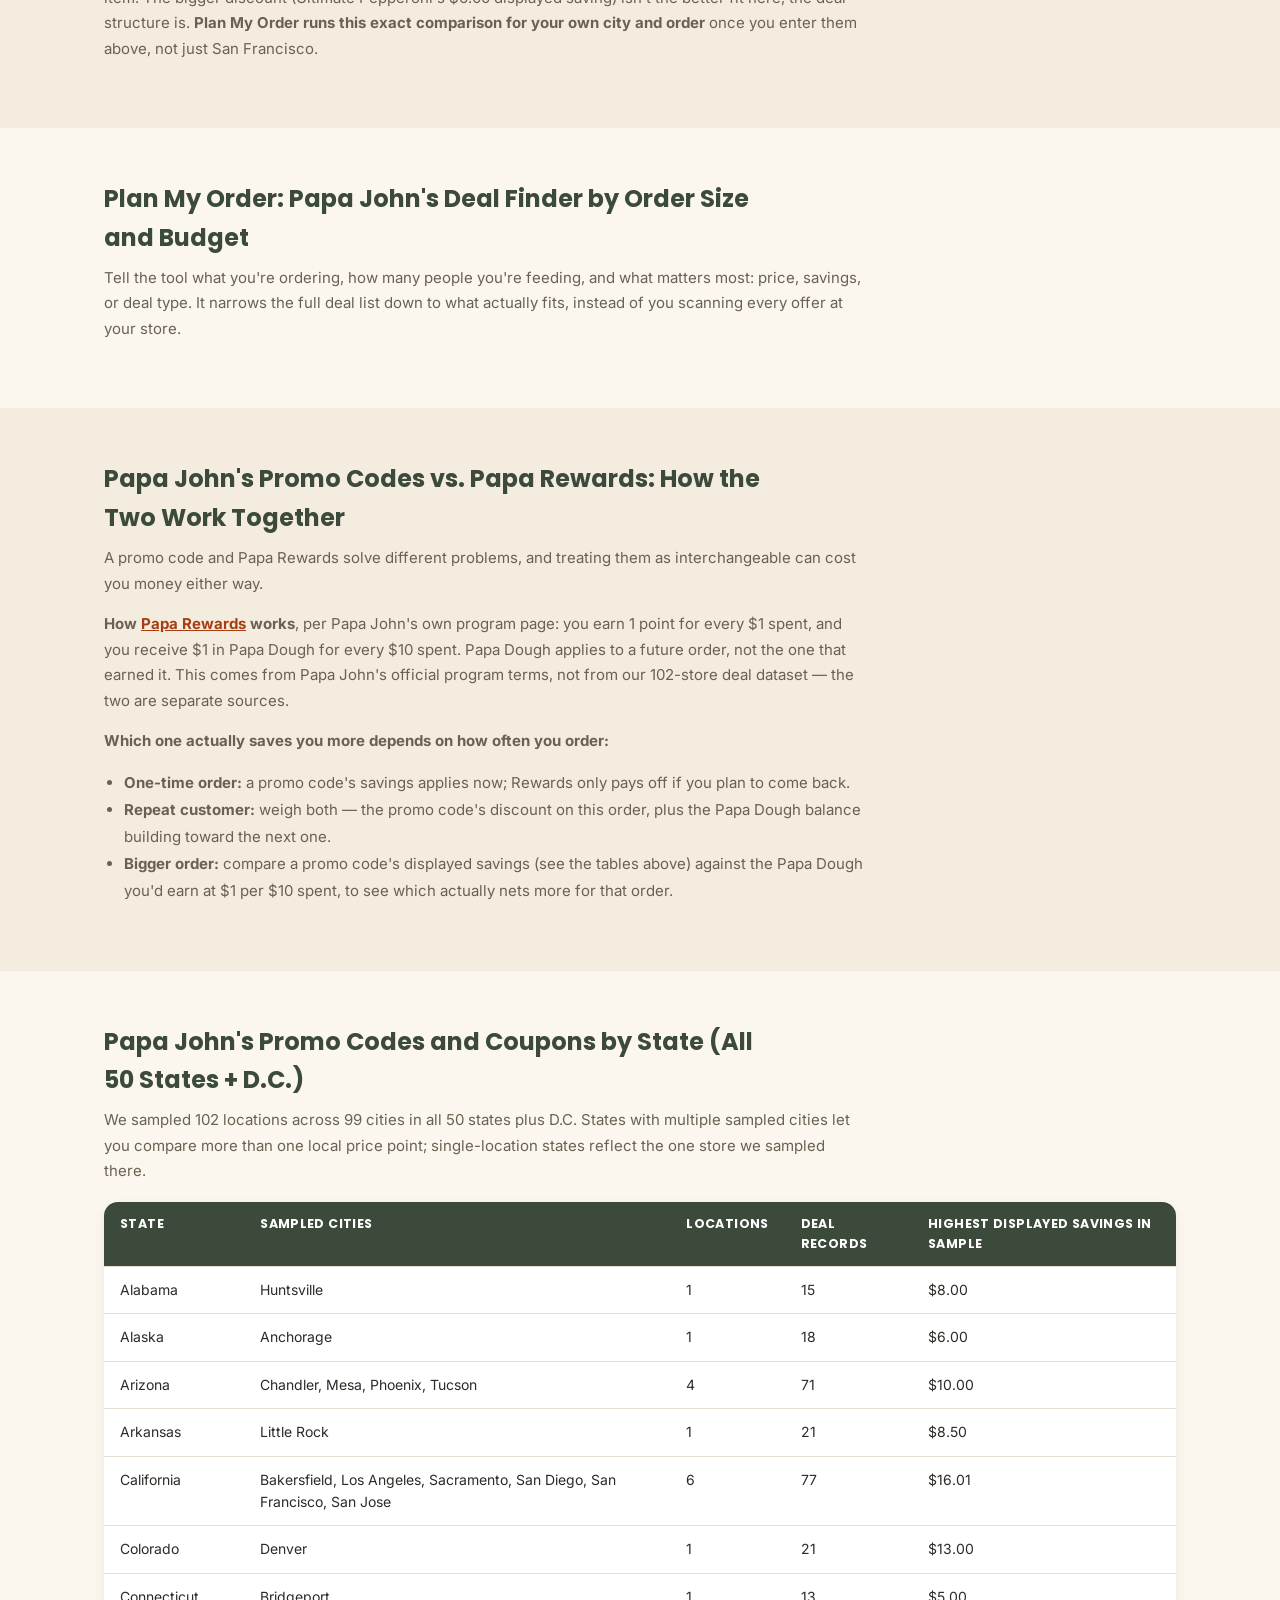
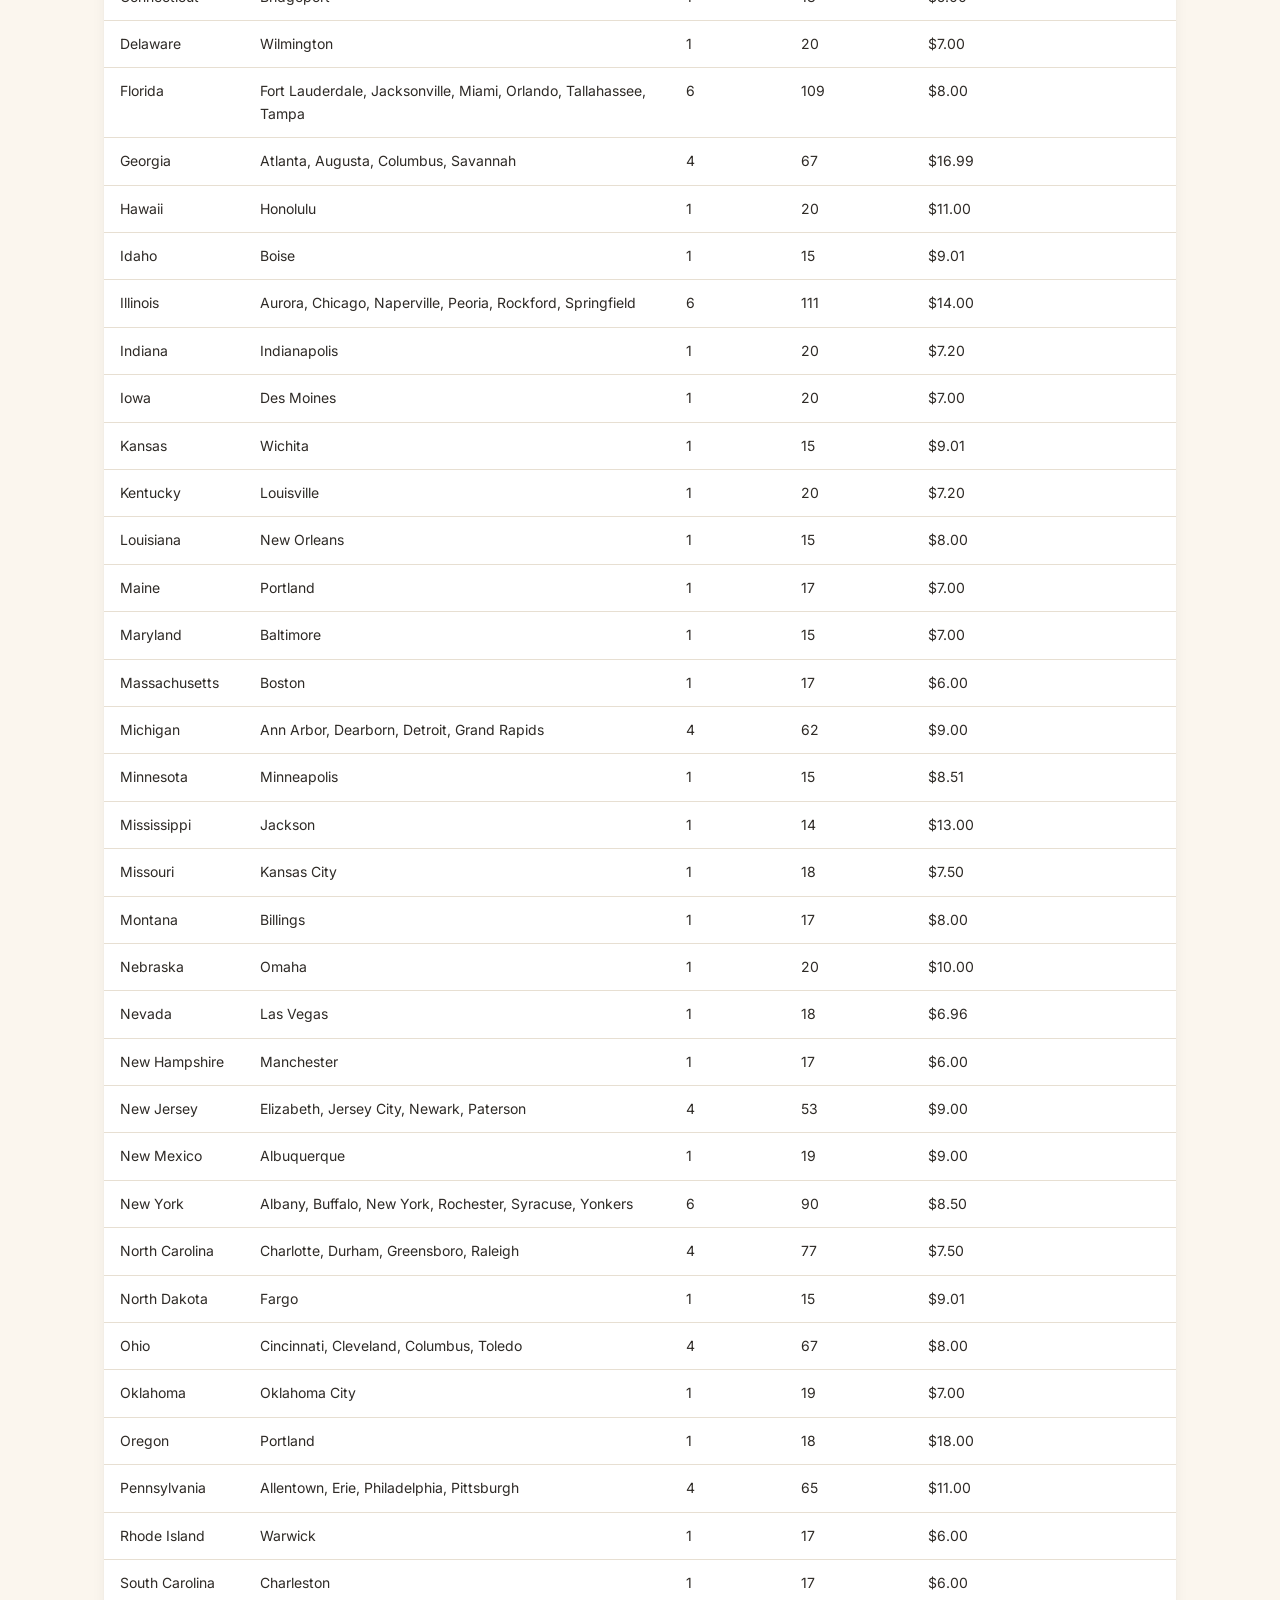
==== commit 55651584: "Code watch Oct 30, 2026: re-tested 20 codes, 7 working, added PJFF" ====
--- a/index.html
+++ b/index.html
@@ -103,35 +103,36 @@
       </div>
       <input type="search" id="pjSearch" placeholder="Search codes and offers" aria-label="Search codes and offers" style="width:100%;max-width:420px;padding:10px 14px;margin-bottom:6px;border:1px solid #d7dde3;border-radius:8px;font-size:15px;">
       <div id="pjGrid" class="pj-grid">
-<article class="pj-card"><div class="pj-card-top"><span class="pj-tag code">Public code</span><span class="pj-ribbon">25% off</span></div><div class="pj-card-body"><h3 class="pj-card-title">25% off full-priced online orders</h3><p class="pj-card-desc">Verified working at checkout on Oct 24, 2026: accepted on an $18.99 large pepperoni pizza, $4.75 off (25%). Community members also reported it working Oct 20, 2026, though a few report it not working at their locations.</p></div><div class="pj-verify-row"><span class="pj-verify-badge confirmed"><svg viewBox="0 0 24 24" fill="none" stroke="currentColor" stroke-width="2.5" stroke-linecap="round" stroke-linejoin="round" width="14" height="14"><path d="M20 6L9 17l-5-5"/></svg> Community-reported</span><span class="pj-last-checked"><svg viewBox="0 0 24 24" fill="none" stroke="currentColor" stroke-width="2" stroke-linecap="round" stroke-linejoin="round" width="11" height="11"><circle cx="12" cy="12" r="10"/><path d="M12 6v6l4 2"/></svg> October 24, 2026</span></div><div class="pj-card-footer"><div class="pj-code-row"><code class="pj-code-text">SM25</code><button type="button" class="pj-copy-inline pj-copy-btn" data-code="SM25">Copy</button></div><button type="button" class="pj-details-btn" data-idx="0">Terms and details</button></div><details class="pj-terms"><summary>Terms and restrictions</summary><p>Not valid on Deals, per the checkout terms shown. Full-priced menu items only. Community reports this month are mixed, but our own Oct 24, 2026 checkout test accepted it.</p></details></article>
-<article class="pj-card"><div class="pj-card-top"><span class="pj-tag code">Public code</span><span class="pj-ribbon">25% off</span></div><div class="pj-card-body"><h3 class="pj-card-title">25% off carryout orders</h3><p class="pj-card-desc">Verified working at checkout on Oct 24, 2026: accepted on an $18.99 large pepperoni pizza, $4.75 off (25%). Also community-reported this month, with a confirmed community success on Oct 7.</p></div><div class="pj-verify-row"><span class="pj-verify-badge confirmed"><svg viewBox="0 0 24 24" fill="none" stroke="currentColor" stroke-width="2.5" stroke-linecap="round" stroke-linejoin="round" width="14" height="14"><path d="M20 6L9 17l-5-5"/></svg> Community-reported</span><span class="pj-last-checked"><svg viewBox="0 0 24 24" fill="none" stroke="currentColor" stroke-width="2" stroke-linecap="round" stroke-linejoin="round" width="11" height="11"><circle cx="12" cy="12" r="10"/><path d="M12 6v6l4 2"/></svg> October 24, 2026</span></div><div class="pj-card-footer"><div class="pj-code-row"><code class="pj-code-text">TAKE25DEAL</code><button type="button" class="pj-copy-inline pj-copy-btn" data-code="TAKE25DEAL">Copy</button></div><button type="button" class="pj-details-btn" data-idx="1">Terms and details</button></div><details class="pj-terms"><summary>Terms and restrictions</summary><p>Carryout only. Not valid on Deals, per the checkout terms shown. Community sources listed it as ending Oct 18, 2026 (unverified), but it still worked in our Oct 24, 2026 checkout test.</p></details></article>
-<article class="pj-card"><div class="pj-card-top"><span class="pj-tag code">Public code</span><span class="pj-ribbon">20% off</span></div><div class="pj-card-body"><h3 class="pj-card-title">20% off online orders</h3><p class="pj-card-desc">Verified working at checkout on Oct 24, 2026: accepted on an $18.99 large pepperoni pizza, $3.80 off (20%).</p></div><div class="pj-verify-row"><span class="pj-verify-badge confirmed"><svg viewBox="0 0 24 24" fill="none" stroke="currentColor" stroke-width="2.5" stroke-linecap="round" stroke-linejoin="round" width="14" height="14"><path d="M20 6L9 17l-5-5"/></svg> Community-reported</span><span class="pj-last-checked"><svg viewBox="0 0 24 24" fill="none" stroke="currentColor" stroke-width="2" stroke-linecap="round" stroke-linejoin="round" width="11" height="11"><circle cx="12" cy="12" r="10"/><path d="M12 6v6l4 2"/></svg> October 24, 2026</span></div><div class="pj-card-footer"><div class="pj-code-row"><code class="pj-code-text">20OFFSA</code><button type="button" class="pj-copy-inline pj-copy-btn" data-code="20OFFSA">Copy</button></div><button type="button" class="pj-details-btn" data-idx="2">Terms and details</button></div><details class="pj-terms"><summary>Terms and restrictions</summary><p>Not valid on Deals, per the checkout terms shown. Some community posts mention a $100+ minimum, but our $18.99 test order was accepted. One database lists it as ending Oct 21, 2026 (unverified), but it still worked in our Oct 24, 2026 checkout test.</p></details></article>
-<article class="pj-card"><div class="pj-card-top"><span class="pj-tag code">Public code</span><span class="pj-ribbon">20% off</span></div><div class="pj-card-body"><h3 class="pj-card-title">20% off select items $35+</h3><p class="pj-card-desc">Verified working at checkout on Oct 24, 2026: accepted on an $18.99 large pepperoni pizza, $3.80 off (20%). Community-reported this month, with a confirmed community success on Oct 6.</p></div><div class="pj-verify-row"><span class="pj-verify-badge confirmed"><svg viewBox="0 0 24 24" fill="none" stroke="currentColor" stroke-width="2.5" stroke-linecap="round" stroke-linejoin="round" width="14" height="14"><path d="M20 6L9 17l-5-5"/></svg> Community-reported</span><span class="pj-last-checked"><svg viewBox="0 0 24 24" fill="none" stroke="currentColor" stroke-width="2" stroke-linecap="round" stroke-linejoin="round" width="11" height="11"><circle cx="12" cy="12" r="10"/><path d="M12 6v6l4 2"/></svg> October 24, 2026</span></div><div class="pj-card-footer"><div class="pj-code-row"><code class="pj-code-text">20OFFEB</code><button type="button" class="pj-copy-inline pj-copy-btn" data-code="20OFFEB">Copy</button></div><button type="button" class="pj-details-btn" data-idx="3">Terms and details</button></div><details class="pj-terms"><summary>Terms and restrictions</summary><p>Not valid on Deals, per the checkout terms shown. Confirm the discount in your cart.</p></details></article>
-<article class="pj-card"><div class="pj-card-top"><span class="pj-tag code">Public code</span><span class="pj-ribbon">20% off</span></div><div class="pj-card-body"><h3 class="pj-card-title">20% off (AMAC member code)</h3><p class="pj-card-desc">Verified working at checkout on Oct 24, 2026: accepted on an $18.99 large pepperoni pizza, $3.80 off (20%). Community-reported this month, with a confirmed community success on Oct 12.</p></div><div class="pj-verify-row"><span class="pj-verify-badge confirmed"><svg viewBox="0 0 24 24" fill="none" stroke="currentColor" stroke-width="2.5" stroke-linecap="round" stroke-linejoin="round" width="14" height="14"><path d="M20 6L9 17l-5-5"/></svg> Community-reported</span><span class="pj-last-checked"><svg viewBox="0 0 24 24" fill="none" stroke="currentColor" stroke-width="2" stroke-linecap="round" stroke-linejoin="round" width="11" height="11"><circle cx="12" cy="12" r="10"/><path d="M12 6v6l4 2"/></svg> October 24, 2026</span></div><div class="pj-card-footer"><div class="pj-code-row"><code class="pj-code-text">AMAC20</code><button type="button" class="pj-copy-inline pj-copy-btn" data-code="AMAC20">Copy</button></div><button type="button" class="pj-details-btn" data-idx="4">Terms and details</button></div><details class="pj-terms"><summary>Terms and restrictions</summary><p>Not valid on Deals, per the checkout terms shown. Eligibility may vary.</p></details></article>
-<article class="pj-card"><div class="pj-card-top"><span class="pj-tag code">Public code</span><span class="pj-ribbon">20% off</span></div><div class="pj-card-body"><h3 class="pj-card-title">20% off (Pepsi promo)</h3><p class="pj-card-desc">Verified working at checkout on Oct 24, 2026: accepted on an $18.99 large pepperoni pizza, $3.80 off (20%). Community members also reported it working Oct 19, 2026. Community sources listed it as ending Oct 23, 2026 (unverified), but it still worked in our Oct 24, 2026 checkout test.</p></div><div class="pj-verify-row"><span class="pj-verify-badge confirmed"><svg viewBox="0 0 24 24" fill="none" stroke="currentColor" stroke-width="2.5" stroke-linecap="round" stroke-linejoin="round" width="14" height="14"><path d="M20 6L9 17l-5-5"/></svg> Community-reported</span><span class="pj-last-checked"><svg viewBox="0 0 24 24" fill="none" stroke="currentColor" stroke-width="2" stroke-linecap="round" stroke-linejoin="round" width="11" height="11"><circle cx="12" cy="12" r="10"/><path d="M12 6v6l4 2"/></svg> October 24, 2026</span></div><div class="pj-card-footer"><div class="pj-code-row"><code class="pj-code-text">PEPSI20</code><button type="button" class="pj-copy-inline pj-copy-btn" data-code="PEPSI20">Copy</button></div><button type="button" class="pj-details-btn" data-idx="5">Terms and details</button></div><details class="pj-terms"><summary>Terms and restrictions</summary><p>Not valid on Deals, per the checkout terms shown. Confirm the discount in your cart.</p></details></article>
-<article class="pj-card"><div class="pj-card-top"><span class="pj-tag code">Public code</span><span class="pj-ribbon">20% off</span></div><div class="pj-card-body"><h3 class="pj-card-title">20% off online orders</h3><p class="pj-card-desc">Verified working at checkout on Oct 24, 2026: accepted on an $18.99 large pepperoni pizza, $3.80 off (20%). Community sources also list it with many past checkout verifications.</p></div><div class="pj-verify-row"><span class="pj-verify-badge confirmed"><svg viewBox="0 0 24 24" fill="none" stroke="currentColor" stroke-width="2.5" stroke-linecap="round" stroke-linejoin="round" width="14" height="14"><path d="M20 6L9 17l-5-5"/></svg> Community-reported</span><span class="pj-last-checked"><svg viewBox="0 0 24 24" fill="none" stroke="currentColor" stroke-width="2" stroke-linecap="round" stroke-linejoin="round" width="11" height="11"><circle cx="12" cy="12" r="10"/><path d="M12 6v6l4 2"/></svg> October 24, 2026</span></div><div class="pj-card-footer"><div class="pj-code-row"><code class="pj-code-text">20OFFAD</code><button type="button" class="pj-copy-inline pj-copy-btn" data-code="20OFFAD">Copy</button></div><button type="button" class="pj-details-btn" data-idx="6">Terms and details</button></div><details class="pj-terms"><summary>Terms and restrictions</summary><p>Not valid on Deals, per the checkout terms shown. Confirm the discount in your cart.</p></details></article>
-<article class="pj-card"><div class="pj-card-top"><span class="pj-tag code">Public code</span><span class="pj-ribbon">51% off</span></div><div class="pj-card-body"><h3 class="pj-card-title">51% off regular menu price pizzas</h3><p class="pj-card-desc">From a Papa John’s TV commercial published Oct 4, 2026: 51% off regular menu-priced pizzas at participating locations. Tested at checkout on Oct 24, 2026 at a Los Angeles store: not accepted, which fits a regional or limited-time offer.</p></div><div class="pj-verify-row"><span class="pj-verify-badge official"><svg viewBox="0 0 24 24" fill="none" stroke="currentColor" stroke-width="2.5" stroke-linecap="round" stroke-linejoin="round" width="14" height="14"><path d="M20 6L9 17l-5-5"/></svg> Official offer</span><span class="pj-last-checked"><svg viewBox="0 0 24 24" fill="none" stroke="currentColor" stroke-width="2" stroke-linecap="round" stroke-linejoin="round" width="11" height="11"><circle cx="12" cy="12" r="10"/><path d="M12 6v6l4 2"/></svg> October 24, 2026</span></div><div class="pj-card-footer"><div class="pj-code-row"><code class="pj-code-text">51isBetter</code><button type="button" class="pj-copy-inline pj-copy-btn" data-code="51isBetter">Copy</button></div><button type="button" class="pj-details-btn" data-idx="7">Terms and details</button></div><details class="pj-terms"><summary>Terms and restrictions</summary><p>Regular menu-priced pizzas only, participating locations. Cannot combine with other offers. Confirm the discount in your cart before paying.</p></details></article>
-<article class="pj-card"><div class="pj-card-top"><span class="pj-tag code">Public code</span><span class="pj-ribbon">20% off</span></div><div class="pj-card-body"><h3 class="pj-card-title">20% off pizza orders</h3><p class="pj-card-desc">Community-reported as current this month. Tested at checkout on Oct 24, 2026 at a Los Angeles store: not accepted (not valid at that location).</p></div><div class="pj-verify-row"><span class="pj-verify-badge checkout"><svg viewBox="0 0 24 24" fill="none" stroke="currentColor" stroke-width="2.5" stroke-linecap="round" stroke-linejoin="round" width="14" height="14"><path d="M20 6L9 17l-5-5"/></svg> Confirm at checkout</span><span class="pj-last-checked"><svg viewBox="0 0 24 24" fill="none" stroke="currentColor" stroke-width="2" stroke-linecap="round" stroke-linejoin="round" width="11" height="11"><circle cx="12" cy="12" r="10"/><path d="M12 6v6l4 2"/></svg> October 24, 2026</span></div><div class="pj-card-footer"><div class="pj-code-row"><code class="pj-code-text">PJU20OFF</code><button type="button" class="pj-copy-inline pj-copy-btn" data-code="PJU20OFF">Copy</button></div><button type="button" class="pj-details-btn" data-idx="8">Terms and details</button></div><details class="pj-terms"><summary>Terms and restrictions</summary><p>May work at other locations or accounts. Confirm at checkout.</p></details></article>
-<article class="pj-card"><div class="pj-card-top"><span class="pj-tag code">Public code</span><span class="pj-ribbon">30% off</span></div><div class="pj-card-body"><h3 class="pj-card-title">30% off regular menu price</h3><p class="pj-card-desc">Posted Oct 12, 2026 on official Papa Johns franchise Facebook pages (Rockford South and Oak Creek, WI). Tested at checkout on Oct 24, 2026 at a Los Angeles store: not accepted, which fits a regional offer.</p></div><div class="pj-verify-row"><span class="pj-verify-badge official"><svg viewBox="0 0 24 24" fill="none" stroke="currentColor" stroke-width="2.5" stroke-linecap="round" stroke-linejoin="round" width="14" height="14"><path d="M20 6L9 17l-5-5"/></svg> Official offer</span><span class="pj-last-checked"><svg viewBox="0 0 24 24" fill="none" stroke="currentColor" stroke-width="2" stroke-linecap="round" stroke-linejoin="round" width="11" height="11"><circle cx="12" cy="12" r="10"/><path d="M12 6v6l4 2"/></svg> October 24, 2026</span></div><div class="pj-card-footer"><div class="pj-code-row"><code class="pj-code-text">FAN30</code><button type="button" class="pj-copy-inline pj-copy-btn" data-code="FAN30">Copy</button></div><button type="button" class="pj-details-btn" data-idx="9">Terms and details</button></div><details class="pj-terms"><summary>Terms and restrictions</summary><p>Likely regional or franchise-specific. Confirm the discount in your cart before paying.</p></details></article>
-<article class="pj-card"><div class="pj-card-top"><span class="pj-tag code">Regional</span><span class="pj-ribbon">25% off</span></div><div class="pj-card-body"><h3 class="pj-card-title">25% off (Hampton Roads VA)</h3><p class="pj-card-desc">Still promoted Oct 16, 2026 for Papa Johns of Hampton Roads, valid at 26 locations there. Tested at checkout on Oct 24, 2026 at a Los Angeles store: not accepted, as expected for a regional code.</p></div><div class="pj-verify-row"><span class="pj-verify-badge checkout"><svg viewBox="0 0 24 24" fill="none" stroke="currentColor" stroke-width="2.5" stroke-linecap="round" stroke-linejoin="round" width="14" height="14"><path d="M20 6L9 17l-5-5"/></svg> Confirm at checkout</span><span class="pj-last-checked"><svg viewBox="0 0 24 24" fill="none" stroke="currentColor" stroke-width="2" stroke-linecap="round" stroke-linejoin="round" width="11" height="11"><circle cx="12" cy="12" r="10"/><path d="M12 6v6l4 2"/></svg> October 24, 2026</span></div><div class="pj-card-footer"><div class="pj-code-row"><code class="pj-code-text">ACTIVECHILD25</code><button type="button" class="pj-copy-inline pj-copy-btn" data-code="ACTIVECHILD25">Copy</button></div><button type="button" class="pj-details-btn" data-idx="10">Terms and details</button></div><details class="pj-terms"><summary>Terms and restrictions</summary><p>Hampton Roads, Virginia locations only. Confirm the discount in your cart.</p></details></article>
-<article class="pj-card"><div class="pj-card-top"><span class="pj-tag code">Regional</span><span class="pj-ribbon">26% off</span></div><div class="pj-card-body"><h3 class="pj-card-title">26% off (Shriners fundraiser, Oct 1-31)</h3><p class="pj-card-desc">Posted Sep 30, 2026 on a Papa Johns franchise store feed: 26% off at participating locations through Oct 31, 2026, with 10% of qualifying sales donated to Shriners Children’s. Tested at checkout on Oct 24, 2026 at a Los Angeles store: not accepted, which fits a participating locations offer.</p></div><div class="pj-verify-row"><span class="pj-verify-badge checkout"><svg viewBox="0 0 24 24" fill="none" stroke="currentColor" stroke-width="2.5" stroke-linecap="round" stroke-linejoin="round" width="14" height="14"><path d="M20 6L9 17l-5-5"/></svg> Confirm at checkout</span><span class="pj-last-checked"><svg viewBox="0 0 24 24" fill="none" stroke="currentColor" stroke-width="2" stroke-linecap="round" stroke-linejoin="round" width="11" height="11"><circle cx="12" cy="12" r="10"/><path d="M12 6v6l4 2"/></svg> October 24, 2026</span></div><div class="pj-card-footer"><div class="pj-code-row"><code class="pj-code-text">SHRINERS2026</code><button type="button" class="pj-copy-inline pj-copy-btn" data-code="SHRINERS2026">Copy</button></div><button type="button" class="pj-details-btn" data-idx="11">Terms and details</button></div><details class="pj-terms"><summary>Terms and restrictions</summary><p>Participating locations only. Confirm the discount in your cart before paying.</p></details></article>
-<article class="pj-card"><div class="pj-card-top"><span class="pj-tag code">Regional</span><span class="pj-ribbon">26% off</span></div><div class="pj-card-body"><h3 class="pj-card-title">26% off all pizzas (National Pizza Month)</h3><p class="pj-card-desc">Posted Oct 1, 2026 on a Papa Johns franchise store feed: 26% off all pizzas for National Pizza Month, Oct 1-31, 2026. Tested at checkout on Oct 24, 2026 at a Los Angeles store: not accepted, which fits a participating locations offer.</p></div><div class="pj-verify-row"><span class="pj-verify-badge checkout"><svg viewBox="0 0 24 24" fill="none" stroke="currentColor" stroke-width="2.5" stroke-linecap="round" stroke-linejoin="round" width="14" height="14"><path d="M20 6L9 17l-5-5"/></svg> Confirm at checkout</span><span class="pj-last-checked"><svg viewBox="0 0 24 24" fill="none" stroke="currentColor" stroke-width="2" stroke-linecap="round" stroke-linejoin="round" width="11" height="11"><circle cx="12" cy="12" r="10"/><path d="M12 6v6l4 2"/></svg> October 24, 2026</span></div><div class="pj-card-footer"><div class="pj-code-row"><code class="pj-code-text">PIZZA26</code><button type="button" class="pj-copy-inline pj-copy-btn" data-code="PIZZA26">Copy</button></div><button type="button" class="pj-details-btn" data-idx="12">Terms and details</button></div><details class="pj-terms"><summary>Terms and restrictions</summary><p>Participating locations only, Oct 1-31, 2026. Confirm the discount in your cart before paying.</p></details></article>
-<article class="pj-card"><div class="pj-card-top"><span class="pj-tag code">Regional</span><span class="pj-ribbon">25% off</span></div><div class="pj-card-body"><h3 class="pj-card-title">25% off (LOGAN fundraiser, South Bend area)</h3><p class="pj-card-desc">Posted Oct 13, 2026 on a Papa Johns franchise store feed: 25% off regularly priced menu items, with 10% of qualifying sales going to the LOGAN Center. Tested at checkout on Oct 24, 2026 at a Los Angeles store: not accepted, as expected for a local fundraiser code.</p></div><div class="pj-verify-row"><span class="pj-verify-badge checkout"><svg viewBox="0 0 24 24" fill="none" stroke="currentColor" stroke-width="2.5" stroke-linecap="round" stroke-linejoin="round" width="14" height="14"><path d="M20 6L9 17l-5-5"/></svg> Confirm at checkout</span><span class="pj-last-checked"><svg viewBox="0 0 24 24" fill="none" stroke="currentColor" stroke-width="2" stroke-linecap="round" stroke-linejoin="round" width="11" height="11"><circle cx="12" cy="12" r="10"/><path d="M12 6v6l4 2"/></svg> October 24, 2026</span></div><div class="pj-card-footer"><div class="pj-code-row"><code class="pj-code-text">LOGAN</code><button type="button" class="pj-copy-inline pj-copy-btn" data-code="LOGAN">Copy</button></div><button type="button" class="pj-details-btn" data-idx="13">Terms and details</button></div><details class="pj-terms"><summary>Terms and restrictions</summary><p>South Bend area fundraiser code. Confirm the discount in your cart before paying.</p></details></article>
-<article class="pj-card"><div class="pj-card-top"><span class="pj-tag code">Public code</span><span class="pj-ribbon">Up to 30% off</span></div><div class="pj-card-body"><h3 class="pj-card-title">Up to 30% off</h3><p class="pj-card-desc">Community-reported this month. Tested at checkout on Oct 24, 2026 at a Los Angeles store: not accepted (not valid at that location).</p></div><div class="pj-verify-row"><span class="pj-verify-badge checkout"><svg viewBox="0 0 24 24" fill="none" stroke="currentColor" stroke-width="2.5" stroke-linecap="round" stroke-linejoin="round" width="14" height="14"><path d="M20 6L9 17l-5-5"/></svg> Confirm at checkout</span><span class="pj-last-checked"><svg viewBox="0 0 24 24" fill="none" stroke="currentColor" stroke-width="2" stroke-linecap="round" stroke-linejoin="round" width="11" height="11"><circle cx="12" cy="12" r="10"/><path d="M12 6v6l4 2"/></svg> October 24, 2026</span></div><div class="pj-card-footer"><div class="pj-code-row"><code class="pj-code-text">THANKS30</code><button type="button" class="pj-copy-inline pj-copy-btn" data-code="THANKS30">Copy</button></div><button type="button" class="pj-details-btn" data-idx="14">Terms and details</button></div><details class="pj-terms"><summary>Terms and restrictions</summary><p>May work at other locations. Confirm at checkout.</p></details></article>
-<article class="pj-card"><div class="pj-card-top"><span class="pj-tag code">Public code</span><span class="pj-ribbon">40% off</span></div><div class="pj-card-body"><h3 class="pj-card-title">40% off (exclusive coupon)</h3><p class="pj-card-desc">Community-reported this month. Tested at checkout on Oct 24, 2026 at a Los Angeles store: not accepted (not valid at that location).</p></div><div class="pj-verify-row"><span class="pj-verify-badge checkout"><svg viewBox="0 0 24 24" fill="none" stroke="currentColor" stroke-width="2.5" stroke-linecap="round" stroke-linejoin="round" width="14" height="14"><path d="M20 6L9 17l-5-5"/></svg> Confirm at checkout</span><span class="pj-last-checked"><svg viewBox="0 0 24 24" fill="none" stroke="currentColor" stroke-width="2" stroke-linecap="round" stroke-linejoin="round" width="11" height="11"><circle cx="12" cy="12" r="10"/><path d="M12 6v6l4 2"/></svg> October 24, 2026</span></div><div class="pj-card-footer"><div class="pj-code-row"><code class="pj-code-text">ISU40</code><button type="button" class="pj-copy-inline pj-copy-btn" data-code="ISU40">Copy</button></div><button type="button" class="pj-details-btn" data-idx="15">Terms and details</button></div><details class="pj-terms"><summary>Terms and restrictions</summary><p>May work at other locations or accounts. Confirm at checkout.</p></details></article>
-<article class="pj-card"><div class="pj-card-top"><span class="pj-tag code">Public code</span><span class="pj-ribbon">50% off</span></div><div class="pj-card-body"><h3 class="pj-card-title">50% off regular-priced pizza</h3><p class="pj-card-desc">Community-reported this month and listed as expiring soon. Tested at checkout on Oct 24, 2026 at a Los Angeles store: not accepted (not valid at that location).</p></div><div class="pj-verify-row"><span class="pj-verify-badge checkout"><svg viewBox="0 0 24 24" fill="none" stroke="currentColor" stroke-width="2.5" stroke-linecap="round" stroke-linejoin="round" width="14" height="14"><path d="M20 6L9 17l-5-5"/></svg> Confirm at checkout</span><span class="pj-last-checked"><svg viewBox="0 0 24 24" fill="none" stroke="currentColor" stroke-width="2" stroke-linecap="round" stroke-linejoin="round" width="11" height="11"><circle cx="12" cy="12" r="10"/><path d="M12 6v6l4 2"/></svg> October 24, 2026</span></div><div class="pj-card-footer"><div class="pj-code-row"><code class="pj-code-text">CURVE50</code><button type="button" class="pj-copy-inline pj-copy-btn" data-code="CURVE50">Copy</button></div><button type="button" class="pj-details-btn" data-idx="16">Terms and details</button></div><details class="pj-terms"><summary>Terms and restrictions</summary><p>Regular-priced pizza only. May work at other locations. Confirm at checkout.</p></details></article>
-<article class="pj-card"><div class="pj-card-top"><span class="pj-tag code">Public code</span><span class="pj-ribbon">Free delivery</span></div><div class="pj-card-body"><h3 class="pj-card-title">10% off plus free delivery</h3><p class="pj-card-desc">Community-reported this month. Delivery orders only: our Oct 24, 2026 carryout test cart could not apply it (the site showed a delivery-only notice).</p></div><div class="pj-verify-row"><span class="pj-verify-badge checkout"><svg viewBox="0 0 24 24" fill="none" stroke="currentColor" stroke-width="2.5" stroke-linecap="round" stroke-linejoin="round" width="14" height="14"><path d="M20 6L9 17l-5-5"/></svg> Confirm at checkout</span><span class="pj-last-checked"><svg viewBox="0 0 24 24" fill="none" stroke="currentColor" stroke-width="2" stroke-linecap="round" stroke-linejoin="round" width="11" height="11"><circle cx="12" cy="12" r="10"/><path d="M12 6v6l4 2"/></svg> October 24, 2026</span></div><div class="pj-card-footer"><div class="pj-code-row"><code class="pj-code-text">FREEDELIVERY</code><button type="button" class="pj-copy-inline pj-copy-btn" data-code="FREEDELIVERY">Copy</button></div><button type="button" class="pj-details-btn" data-idx="17">Terms and details</button></div><details class="pj-terms"><summary>Terms and restrictions</summary><p>Delivery orders only. Confirm at checkout; terms may vary by store.</p></details></article>
-<article class="pj-card"><div class="pj-card-top"><span class="pj-tag code">Public code</span><span class="pj-ribbon">$12</span></div><div class="pj-card-body"><h3 class="pj-card-title">Medium 5-topping or specialty pizza for $12</h3><p class="pj-card-desc">Community-reported this month. Tested at checkout on Oct 24, 2026 at a Los Angeles store: not accepted.</p></div><div class="pj-verify-row"><span class="pj-verify-badge checkout"><svg viewBox="0 0 24 24" fill="none" stroke="currentColor" stroke-width="2.5" stroke-linecap="round" stroke-linejoin="round" width="14" height="14"><path d="M20 6L9 17l-5-5"/></svg> Confirm at checkout</span><span class="pj-last-checked"><svg viewBox="0 0 24 24" fill="none" stroke="currentColor" stroke-width="2" stroke-linecap="round" stroke-linejoin="round" width="11" height="11"><circle cx="12" cy="12" r="10"/><path d="M12 6v6l4 2"/></svg> October 24, 2026</span></div><div class="pj-card-footer"><div class="pj-code-row"><code class="pj-code-text">12for12</code><button type="button" class="pj-copy-inline pj-copy-btn" data-code="12for12">Copy</button></div><button type="button" class="pj-details-btn" data-idx="18">Terms and details</button></div><details class="pj-terms"><summary>Terms and restrictions</summary><p>May work at other locations. Confirm at checkout.</p></details></article>
-<article class="pj-card"><div class="pj-card-top"><span class="pj-tag member">Member exclusive</span><span class="pj-ribbon">Up to 30% off</span></div><div class="pj-card-body"><h3 class="pj-card-title">Email/text signup</h3><p class="pj-card-desc">New customers can unlock up to 30% off their first order by signing up for email or text alerts.</p></div><div class="pj-verify-row"><span class="pj-verify-badge official"><svg viewBox="0 0 24 24" fill="none" stroke="currentColor" stroke-width="2.5" stroke-linecap="round" stroke-linejoin="round" width="14" height="14"><path d="M20 6L9 17l-5-5"/></svg> Official offer</span><span class="pj-last-checked"><svg viewBox="0 0 24 24" fill="none" stroke="currentColor" stroke-width="2" stroke-linecap="round" stroke-linejoin="round" width="11" height="11"><circle cx="12" cy="12" r="10"/><path d="M12 6v6l4 2"/></svg> July 26, 2026</span></div><div class="pj-card-footer"><button type="button" class="pj-btn-offer" data-idx="19"><svg viewBox="0 0 24 24" fill="none" stroke="currentColor" stroke-width="2.5" stroke-linecap="round" stroke-linejoin="round" width="14" height="14"><path d="M20 6L9 17l-5-5"/></svg> Get official deal &amp; offers</button></div><details class="pj-terms"><summary>Terms and restrictions</summary><p>Available to new customers only, tied to a first online order.</p></details></article>
-<article class="pj-card"><div class="pj-card-top"><span class="pj-tag member">Rewards exclusive</span><span class="pj-ribbon">$9.99</span></div><div class="pj-card-body"><h3 class="pj-card-title">Papa Rewards $9.99 pizza deal</h3><p class="pj-card-desc">Select pizzas at $9.99, available to Papa Rewards members through their account.</p></div><div class="pj-verify-row"><span class="pj-verify-badge official"><svg viewBox="0 0 24 24" fill="none" stroke="currentColor" stroke-width="2.5" stroke-linecap="round" stroke-linejoin="round" width="14" height="14"><path d="M20 6L9 17l-5-5"/></svg> Official offer</span><span class="pj-last-checked"><svg viewBox="0 0 24 24" fill="none" stroke="currentColor" stroke-width="2" stroke-linecap="round" stroke-linejoin="round" width="11" height="11"><circle cx="12" cy="12" r="10"/><path d="M12 6v6l4 2"/></svg> July 26, 2026</span></div><div class="pj-card-footer"><button type="button" class="pj-btn-offer" data-idx="20"><svg viewBox="0 0 24 24" fill="none" stroke="currentColor" stroke-width="2.5" stroke-linecap="round" stroke-linejoin="round" width="14" height="14"><path d="M20 6L9 17l-5-5"/></svg> Get official deal &amp; offers</button></div><details class="pj-terms"><summary>Terms and restrictions</summary><p>Requires an active Papa Rewards account. Selection may vary by store.</p></details></article>
-<article class="pj-card"><div class="pj-card-top"><span class="pj-tag member">ID required</span><span class="pj-ribbon">~25% off</span></div><div class="pj-card-body"><h3 class="pj-card-title">Teacher/Military/Student ID discount</h3><p class="pj-card-desc">Around 25% off for ID-verified customers at participating locations.</p></div><div class="pj-verify-row"><span class="pj-verify-badge checkout"><svg viewBox="0 0 24 24" fill="none" stroke="currentColor" stroke-width="2.5" stroke-linecap="round" stroke-linejoin="round" width="14" height="14"><path d="M20 6L9 17l-5-5"/></svg> Confirm at checkout</span><span class="pj-last-checked"><svg viewBox="0 0 24 24" fill="none" stroke="currentColor" stroke-width="2" stroke-linecap="round" stroke-linejoin="round" width="11" height="11"><circle cx="12" cy="12" r="10"/><path d="M12 6v6l4 2"/></svg> July 26, 2026</span></div><div class="pj-card-footer"><button type="button" class="pj-btn-offer" data-idx="21"><svg viewBox="0 0 24 24" fill="none" stroke="currentColor" stroke-width="2.5" stroke-linecap="round" stroke-linejoin="round" width="14" height="14"><path d="M20 6L9 17l-5-5"/></svg> Get official deal &amp; offers</button></div><details class="pj-terms"><summary>Terms and restrictions</summary><p>Requires a valid ID at checkout. Restricted to participating locations; exclusions may apply.</p></details></article>
-<article class="pj-card"><div class="pj-card-top"><span class="pj-tag member">Rewards exclusive</span><span class="pj-ribbon">Free item</span></div><div class="pj-card-body"><h3 class="pj-card-title">Birthday reward</h3><p class="pj-card-desc">Papa Rewards members may get a complimentary item during their birthday month.</p></div><div class="pj-verify-row"><span class="pj-verify-badge official"><svg viewBox="0 0 24 24" fill="none" stroke="currentColor" stroke-width="2.5" stroke-linecap="round" stroke-linejoin="round" width="14" height="14"><path d="M20 6L9 17l-5-5"/></svg> Official offer</span><span class="pj-last-checked"><svg viewBox="0 0 24 24" fill="none" stroke="currentColor" stroke-width="2" stroke-linecap="round" stroke-linejoin="round" width="11" height="11"><circle cx="12" cy="12" r="10"/><path d="M12 6v6l4 2"/></svg> July 26, 2026</span></div><div class="pj-card-footer"><button type="button" class="pj-btn-offer" data-idx="22"><svg viewBox="0 0 24 24" fill="none" stroke="currentColor" stroke-width="2.5" stroke-linecap="round" stroke-linejoin="round" width="14" height="14"><path d="M20 6L9 17l-5-5"/></svg> Get official deal &amp; offers</button></div><details class="pj-terms"><summary>Terms and restrictions</summary><p>Requires an active Papa Rewards account with birthday info on file.</p></details></article>
-<article class="pj-card"><div class="pj-card-top"><span class="pj-tag member">Gift card buyers</span><span class="pj-ribbon">Bonus code</span></div><div class="pj-card-body"><h3 class="pj-card-title">Gift card bulk bonus</h3><p class="pj-card-desc">Buying gift cards in bulk sometimes comes with a bonus code toward a future order.</p></div><div class="pj-verify-row"><span class="pj-verify-badge official"><svg viewBox="0 0 24 24" fill="none" stroke="currentColor" stroke-width="2.5" stroke-linecap="round" stroke-linejoin="round" width="14" height="14"><path d="M20 6L9 17l-5-5"/></svg> Official offer</span><span class="pj-last-checked"><svg viewBox="0 0 24 24" fill="none" stroke="currentColor" stroke-width="2" stroke-linecap="round" stroke-linejoin="round" width="11" height="11"><circle cx="12" cy="12" r="10"/><path d="M12 6v6l4 2"/></svg> July 26, 2026</span></div><div class="pj-card-footer"><button type="button" class="pj-btn-offer" data-idx="23"><svg viewBox="0 0 24 24" fill="none" stroke="currentColor" stroke-width="2.5" stroke-linecap="round" stroke-linejoin="round" width="14" height="14"><path d="M20 6L9 17l-5-5"/></svg> Get official deal &amp; offers</button></div><details class="pj-terms"><summary>Terms and restrictions</summary><p>Availability depends on current gift card promotions.</p></details></article>
-<article class="pj-card"><div class="pj-card-top"><span class="pj-tag member">Bundle deal</span><span class="pj-ribbon">From $6.99 each</span></div><div class="pj-card-body"><h3 class="pj-card-title">Papa Pairings bundle from $6.99 each</h3><p class="pj-card-desc">Featured on the papajohns.com homepage on Oct 17, 2026: pair two or more eligible items from $6.99 each.</p></div><div class="pj-verify-row"><span class="pj-verify-badge official"><svg viewBox="0 0 24 24" fill="none" stroke="currentColor" stroke-width="2.5" stroke-linecap="round" stroke-linejoin="round" width="14" height="14"><path d="M20 6L9 17l-5-5"/></svg> Official offer</span><span class="pj-last-checked"><svg viewBox="0 0 24 24" fill="none" stroke="currentColor" stroke-width="2" stroke-linecap="round" stroke-linejoin="round" width="11" height="11"><circle cx="12" cy="12" r="10"/><path d="M12 6v6l4 2"/></svg> October 17, 2026</span></div><div class="pj-card-footer"><button type="button" class="pj-btn-offer" data-idx="24"><svg viewBox="0 0 24 24" fill="none" stroke="currentColor" stroke-width="2.5" stroke-linecap="round" stroke-linejoin="round" width="14" height="14"><path d="M20 6L9 17l-5-5"/></svg> Get official deal &amp; offers</button></div><details class="pj-terms"><summary>Terms and restrictions</summary><p>Homepage featured price. Bundle contents and pricing vary by store, so confirm at checkout.</p></details></article>
-<article class="pj-card"><div class="pj-card-top"><span class="pj-tag member">Cashback app users</span><span class="pj-ribbon">Small % back</span></div><div class="pj-card-body"><h3 class="pj-card-title">Cashback app offers</h3><p class="pj-card-desc">Some cashback and rebate apps periodically list Papa John’s for a small percentage back on top of any code you apply.</p></div><div class="pj-verify-row"><span class="pj-verify-badge confirmed"><svg viewBox="0 0 24 24" fill="none" stroke="currentColor" stroke-width="2.5" stroke-linecap="round" stroke-linejoin="round" width="14" height="14"><path d="M20 6L9 17l-5-5"/></svg> Community-reported</span><span class="pj-last-checked"><svg viewBox="0 0 24 24" fill="none" stroke="currentColor" stroke-width="2" stroke-linecap="round" stroke-linejoin="round" width="11" height="11"><circle cx="12" cy="12" r="10"/><path d="M12 6v6l4 2"/></svg> July 26, 2026</span></div><div class="pj-card-footer"><button type="button" class="pj-btn-offer" data-idx="25"><svg viewBox="0 0 24 24" fill="none" stroke="currentColor" stroke-width="2.5" stroke-linecap="round" stroke-linejoin="round" width="14" height="14"><path d="M20 6L9 17l-5-5"/></svg> Get official deal &amp; offers</button></div><details class="pj-terms"><summary>Terms and restrictions</summary><p>Availability depends on your specific cashback app. Confirm terms there before ordering.</p></details></article>
-<article class="pj-card"><div class="pj-card-top"><span class="pj-tag member">Rewards exclusive</span><span class="pj-ribbon">Free item</span></div><div class="pj-card-body"><h3 class="pj-card-title">MVP Member Monday</h3><p class="pj-card-desc">Papa Rewards members get a weekly Monday reveal game for a free item with a $5+ spend. The reward arrives as a personalized email code.</p></div><div class="pj-verify-row"><span class="pj-verify-badge official"><svg viewBox="0 0 24 24" fill="none" stroke="currentColor" stroke-width="2.5" stroke-linecap="round" stroke-linejoin="round" width="14" height="14"><path d="M20 6L9 17l-5-5"/></svg> Official offer</span><span class="pj-last-checked"><svg viewBox="0 0 24 24" fill="none" stroke="currentColor" stroke-width="2" stroke-linecap="round" stroke-linejoin="round" width="11" height="11"><circle cx="12" cy="12" r="10"/><path d="M12 6v6l4 2"/></svg> October 17, 2026</span></div><div class="pj-card-footer"><button type="button" class="pj-btn-offer" data-idx="26"><svg viewBox="0 0 24 24" fill="none" stroke="currentColor" stroke-width="2.5" stroke-linecap="round" stroke-linejoin="round" width="14" height="14"><path d="M20 6L9 17l-5-5"/></svg> Get official deal &amp; offers</button></div><details class="pj-terms"><summary>Terms and restrictions</summary><p>Requires Papa Rewards membership. Some users report the $5 minimum and occasional reward issues. Confirm in the app.</p></details></article>
-<article class="pj-card"><div class="pj-card-top"><span class="pj-tag member">Daytime deal</span><span class="pj-ribbon">30% off</span></div><div class="pj-card-body"><h3 class="pj-card-title">LUNCH30: 30% off before 2pm daily</h3><p class="pj-card-desc">Published Oct 3, 2026 on a deals blog: 30% off regular menu price on orders before 2pm, weekends included. One community source marks it expired Sep 27, 2026, so reports conflict.</p></div><div class="pj-verify-row"><span class="pj-verify-badge checkout"><svg viewBox="0 0 24 24" fill="none" stroke="currentColor" stroke-width="2.5" stroke-linecap="round" stroke-linejoin="round" width="14" height="14"><path d="M20 6L9 17l-5-5"/></svg> Confirm at checkout</span><span class="pj-last-checked"><svg viewBox="0 0 24 24" fill="none" stroke="currentColor" stroke-width="2" stroke-linecap="round" stroke-linejoin="round" width="11" height="11"><circle cx="12" cy="12" r="10"/><path d="M12 6v6l4 2"/></svg> October 17, 2026</span></div><div class="pj-card-footer"><button type="button" class="pj-btn-offer" data-idx="27"><svg viewBox="0 0 24 24" fill="none" stroke="currentColor" stroke-width="2.5" stroke-linecap="round" stroke-linejoin="round" width="14" height="14"><path d="M20 6L9 17l-5-5"/></svg> Get official deal &amp; offers</button></div><details class="pj-terms"><summary>Terms and restrictions</summary><p>Confirm at checkout. Listed as valid until Dec 31, 2026 per the blog (unverified).</p></details></article>
-<article class="pj-card"><div class="pj-card-top"><span class="pj-tag member">No code needed</span><span class="pj-ribbon">From $13.99</span></div><div class="pj-card-body"><h3 class="pj-card-title">The Works large pizza from $13.99</h3><p class="pj-card-desc">Featured on the papajohns.com homepage on Oct 17, 2026: The Works large from $13.99, no code needed. Medium from $10.99.</p></div><div class="pj-verify-row"><span class="pj-verify-badge official"><svg viewBox="0 0 24 24" fill="none" stroke="currentColor" stroke-width="2.5" stroke-linecap="round" stroke-linejoin="round" width="14" height="14"><path d="M20 6L9 17l-5-5"/></svg> Official offer</span><span class="pj-last-checked"><svg viewBox="0 0 24 24" fill="none" stroke="currentColor" stroke-width="2" stroke-linecap="round" stroke-linejoin="round" width="11" height="11"><circle cx="12" cy="12" r="10"/><path d="M12 6v6l4 2"/></svg> October 17, 2026</span></div><div class="pj-card-footer"><button type="button" class="pj-btn-offer" data-idx="28"><svg viewBox="0 0 24 24" fill="none" stroke="currentColor" stroke-width="2.5" stroke-linecap="round" stroke-linejoin="round" width="14" height="14"><path d="M20 6L9 17l-5-5"/></svg> Get official deal &amp; offers</button></div><details class="pj-terms"><summary>Terms and restrictions</summary><p>Homepage featured price. Prices vary by store, so confirm at checkout.</p></details></article>
+<article class="pj-card"><div class="pj-card-top"><span class="pj-tag code">Public code</span><span class="pj-ribbon">25% off</span></div><div class="pj-card-body"><h3 class="pj-card-title">25% off full-priced online orders</h3><p class="pj-card-desc">Verified working at checkout on Oct 30, 2026: accepted on an $18.99 large pepperoni pizza, $4.75 off (25%). Community members also reported it working Oct 20, 2026, though a few report it not working at their locations.</p></div><div class="pj-verify-row"><span class="pj-verify-badge confirmed"><svg viewBox="0 0 24 24" fill="none" stroke="currentColor" stroke-width="2.5" stroke-linecap="round" stroke-linejoin="round" width="14" height="14"><path d="M20 6L9 17l-5-5"/></svg> Community-reported</span><span class="pj-last-checked"><svg viewBox="0 0 24 24" fill="none" stroke="currentColor" stroke-width="2" stroke-linecap="round" stroke-linejoin="round" width="11" height="11"><circle cx="12" cy="12" r="10"/><path d="M12 6v6l4 2"/></svg> October 30, 2026</span></div><div class="pj-card-footer"><div class="pj-code-row"><code class="pj-code-text">SM25</code><button type="button" class="pj-copy-inline pj-copy-btn" data-code="SM25">Copy</button></div><button type="button" class="pj-details-btn" data-idx="0">Terms and details</button></div><details class="pj-terms"><summary>Terms and restrictions</summary><p>Not valid on Deals, per the checkout terms shown. Full-priced menu items only. Community reports this month are mixed, but our own Oct 30, 2026 checkout test accepted it.</p></details></article>
+<article class="pj-card"><div class="pj-card-top"><span class="pj-tag code">Public code</span><span class="pj-ribbon">25% off</span></div><div class="pj-card-body"><h3 class="pj-card-title">25% off carryout orders</h3><p class="pj-card-desc">Verified working at checkout on Oct 30, 2026: accepted on an $18.99 large pepperoni pizza, $4.75 off (25%). Also community-reported this month, with a confirmed community success on Oct 7.</p></div><div class="pj-verify-row"><span class="pj-verify-badge confirmed"><svg viewBox="0 0 24 24" fill="none" stroke="currentColor" stroke-width="2.5" stroke-linecap="round" stroke-linejoin="round" width="14" height="14"><path d="M20 6L9 17l-5-5"/></svg> Community-reported</span><span class="pj-last-checked"><svg viewBox="0 0 24 24" fill="none" stroke="currentColor" stroke-width="2" stroke-linecap="round" stroke-linejoin="round" width="11" height="11"><circle cx="12" cy="12" r="10"/><path d="M12 6v6l4 2"/></svg> October 30, 2026</span></div><div class="pj-card-footer"><div class="pj-code-row"><code class="pj-code-text">TAKE25DEAL</code><button type="button" class="pj-copy-inline pj-copy-btn" data-code="TAKE25DEAL">Copy</button></div><button type="button" class="pj-details-btn" data-idx="1">Terms and details</button></div><details class="pj-terms"><summary>Terms and restrictions</summary><p>Carryout only. Not valid on Deals, per the checkout terms shown. Community sources listed it as ending Oct 18, 2026 (unverified), but it still worked in our Oct 30, 2026 checkout test.</p></details></article>
+<article class="pj-card"><div class="pj-card-top"><span class="pj-tag code">Public code</span><span class="pj-ribbon">20% off</span></div><div class="pj-card-body"><h3 class="pj-card-title">20% off online orders</h3><p class="pj-card-desc">Verified working at checkout on Oct 30, 2026: accepted on an $18.99 large pepperoni pizza, $3.80 off (20%).</p></div><div class="pj-verify-row"><span class="pj-verify-badge confirmed"><svg viewBox="0 0 24 24" fill="none" stroke="currentColor" stroke-width="2.5" stroke-linecap="round" stroke-linejoin="round" width="14" height="14"><path d="M20 6L9 17l-5-5"/></svg> Community-reported</span><span class="pj-last-checked"><svg viewBox="0 0 24 24" fill="none" stroke="currentColor" stroke-width="2" stroke-linecap="round" stroke-linejoin="round" width="11" height="11"><circle cx="12" cy="12" r="10"/><path d="M12 6v6l4 2"/></svg> October 30, 2026</span></div><div class="pj-card-footer"><div class="pj-code-row"><code class="pj-code-text">20OFFSA</code><button type="button" class="pj-copy-inline pj-copy-btn" data-code="20OFFSA">Copy</button></div><button type="button" class="pj-details-btn" data-idx="2">Terms and details</button></div><details class="pj-terms"><summary>Terms and restrictions</summary><p>Not valid on Deals, per the checkout terms shown. Some community posts mention a $100+ minimum, but our $18.99 test order was accepted. One database lists it as ending Oct 21, 2026 (unverified), but it still worked in our Oct 30, 2026 checkout test.</p></details></article>
+<article class="pj-card"><div class="pj-card-top"><span class="pj-tag code">Public code</span><span class="pj-ribbon">20% off</span></div><div class="pj-card-body"><h3 class="pj-card-title">20% off select items $35+</h3><p class="pj-card-desc">Verified working at checkout on Oct 30, 2026: accepted on an $18.99 large pepperoni pizza, $3.80 off (20%). Community-reported this month, with a confirmed community success on Oct 6.</p></div><div class="pj-verify-row"><span class="pj-verify-badge confirmed"><svg viewBox="0 0 24 24" fill="none" stroke="currentColor" stroke-width="2.5" stroke-linecap="round" stroke-linejoin="round" width="14" height="14"><path d="M20 6L9 17l-5-5"/></svg> Community-reported</span><span class="pj-last-checked"><svg viewBox="0 0 24 24" fill="none" stroke="currentColor" stroke-width="2" stroke-linecap="round" stroke-linejoin="round" width="11" height="11"><circle cx="12" cy="12" r="10"/><path d="M12 6v6l4 2"/></svg> October 30, 2026</span></div><div class="pj-card-footer"><div class="pj-code-row"><code class="pj-code-text">20OFFEB</code><button type="button" class="pj-copy-inline pj-copy-btn" data-code="20OFFEB">Copy</button></div><button type="button" class="pj-details-btn" data-idx="3">Terms and details</button></div><details class="pj-terms"><summary>Terms and restrictions</summary><p>Not valid on Deals, per the checkout terms shown. Confirm the discount in your cart.</p></details></article>
+<article class="pj-card"><div class="pj-card-top"><span class="pj-tag code">Public code</span><span class="pj-ribbon">20% off</span></div><div class="pj-card-body"><h3 class="pj-card-title">20% off (AMAC member code)</h3><p class="pj-card-desc">Verified working at checkout on Oct 30, 2026: accepted on an $18.99 large pepperoni pizza, $3.80 off (20%). Community-reported this month, with a confirmed community success on Oct 12.</p></div><div class="pj-verify-row"><span class="pj-verify-badge confirmed"><svg viewBox="0 0 24 24" fill="none" stroke="currentColor" stroke-width="2.5" stroke-linecap="round" stroke-linejoin="round" width="14" height="14"><path d="M20 6L9 17l-5-5"/></svg> Community-reported</span><span class="pj-last-checked"><svg viewBox="0 0 24 24" fill="none" stroke="currentColor" stroke-width="2" stroke-linecap="round" stroke-linejoin="round" width="11" height="11"><circle cx="12" cy="12" r="10"/><path d="M12 6v6l4 2"/></svg> October 30, 2026</span></div><div class="pj-card-footer"><div class="pj-code-row"><code class="pj-code-text">AMAC20</code><button type="button" class="pj-copy-inline pj-copy-btn" data-code="AMAC20">Copy</button></div><button type="button" class="pj-details-btn" data-idx="4">Terms and details</button></div><details class="pj-terms"><summary>Terms and restrictions</summary><p>Not valid on Deals, per the checkout terms shown. Eligibility may vary.</p></details></article>
+<article class="pj-card"><div class="pj-card-top"><span class="pj-tag code">Public code</span><span class="pj-ribbon">20% off</span></div><div class="pj-card-body"><h3 class="pj-card-title">20% off (Pepsi promo)</h3><p class="pj-card-desc">Verified working at checkout on Oct 30, 2026: accepted on an $18.99 large pepperoni pizza, $3.80 off (20%). Community members also reported it working Oct 19, 2026. Community sources listed it as ending Oct 23, 2026 (unverified), but it still worked in our Oct 30, 2026 checkout test.</p></div><div class="pj-verify-row"><span class="pj-verify-badge confirmed"><svg viewBox="0 0 24 24" fill="none" stroke="currentColor" stroke-width="2.5" stroke-linecap="round" stroke-linejoin="round" width="14" height="14"><path d="M20 6L9 17l-5-5"/></svg> Community-reported</span><span class="pj-last-checked"><svg viewBox="0 0 24 24" fill="none" stroke="currentColor" stroke-width="2" stroke-linecap="round" stroke-linejoin="round" width="11" height="11"><circle cx="12" cy="12" r="10"/><path d="M12 6v6l4 2"/></svg> October 30, 2026</span></div><div class="pj-card-footer"><div class="pj-code-row"><code class="pj-code-text">PEPSI20</code><button type="button" class="pj-copy-inline pj-copy-btn" data-code="PEPSI20">Copy</button></div><button type="button" class="pj-details-btn" data-idx="5">Terms and details</button></div><details class="pj-terms"><summary>Terms and restrictions</summary><p>Not valid on Deals, per the checkout terms shown. Confirm the discount in your cart.</p></details></article>
+<article class="pj-card"><div class="pj-card-top"><span class="pj-tag code">Public code</span><span class="pj-ribbon">20% off</span></div><div class="pj-card-body"><h3 class="pj-card-title">20% off online orders</h3><p class="pj-card-desc">Verified working at checkout on Oct 30, 2026: accepted on an $18.99 large pepperoni pizza, $3.80 off (20%). Community sources also list it with many past checkout verifications.</p></div><div class="pj-verify-row"><span class="pj-verify-badge confirmed"><svg viewBox="0 0 24 24" fill="none" stroke="currentColor" stroke-width="2.5" stroke-linecap="round" stroke-linejoin="round" width="14" height="14"><path d="M20 6L9 17l-5-5"/></svg> Community-reported</span><span class="pj-last-checked"><svg viewBox="0 0 24 24" fill="none" stroke="currentColor" stroke-width="2" stroke-linecap="round" stroke-linejoin="round" width="11" height="11"><circle cx="12" cy="12" r="10"/><path d="M12 6v6l4 2"/></svg> October 30, 2026</span></div><div class="pj-card-footer"><div class="pj-code-row"><code class="pj-code-text">20OFFAD</code><button type="button" class="pj-copy-inline pj-copy-btn" data-code="20OFFAD">Copy</button></div><button type="button" class="pj-details-btn" data-idx="6">Terms and details</button></div><details class="pj-terms"><summary>Terms and restrictions</summary><p>Not valid on Deals, per the checkout terms shown. Confirm the discount in your cart.</p></details></article>
+<article class="pj-card"><div class="pj-card-top"><span class="pj-tag code">Public code</span><span class="pj-ribbon">51% off</span></div><div class="pj-card-body"><h3 class="pj-card-title">51% off regular menu price pizzas</h3><p class="pj-card-desc">From a Papa John’s TV commercial published Oct 4, 2026: 51% off regular menu-priced pizzas at participating locations. Tested at checkout on Oct 30, 2026 at a Los Angeles store: not accepted, which fits a regional or limited-time offer.</p></div><div class="pj-verify-row"><span class="pj-verify-badge official"><svg viewBox="0 0 24 24" fill="none" stroke="currentColor" stroke-width="2.5" stroke-linecap="round" stroke-linejoin="round" width="14" height="14"><path d="M20 6L9 17l-5-5"/></svg> Official offer</span><span class="pj-last-checked"><svg viewBox="0 0 24 24" fill="none" stroke="currentColor" stroke-width="2" stroke-linecap="round" stroke-linejoin="round" width="11" height="11"><circle cx="12" cy="12" r="10"/><path d="M12 6v6l4 2"/></svg> October 30, 2026</span></div><div class="pj-card-footer"><div class="pj-code-row"><code class="pj-code-text">51isBetter</code><button type="button" class="pj-copy-inline pj-copy-btn" data-code="51isBetter">Copy</button></div><button type="button" class="pj-details-btn" data-idx="7">Terms and details</button></div><details class="pj-terms"><summary>Terms and restrictions</summary><p>Regular menu-priced pizzas only, participating locations. Cannot combine with other offers. Confirm the discount in your cart before paying.</p></details></article>
+<article class="pj-card"><div class="pj-card-top"><span class="pj-tag code">Public code</span><span class="pj-ribbon">20% off</span></div><div class="pj-card-body"><h3 class="pj-card-title">20% off pizza orders</h3><p class="pj-card-desc">Community-reported as current this month. Tested at checkout on Oct 30, 2026 at a Los Angeles store: not accepted (not valid at that location).</p></div><div class="pj-verify-row"><span class="pj-verify-badge checkout"><svg viewBox="0 0 24 24" fill="none" stroke="currentColor" stroke-width="2.5" stroke-linecap="round" stroke-linejoin="round" width="14" height="14"><path d="M20 6L9 17l-5-5"/></svg> Confirm at checkout</span><span class="pj-last-checked"><svg viewBox="0 0 24 24" fill="none" stroke="currentColor" stroke-width="2" stroke-linecap="round" stroke-linejoin="round" width="11" height="11"><circle cx="12" cy="12" r="10"/><path d="M12 6v6l4 2"/></svg> October 30, 2026</span></div><div class="pj-card-footer"><div class="pj-code-row"><code class="pj-code-text">PJU20OFF</code><button type="button" class="pj-copy-inline pj-copy-btn" data-code="PJU20OFF">Copy</button></div><button type="button" class="pj-details-btn" data-idx="8">Terms and details</button></div><details class="pj-terms"><summary>Terms and restrictions</summary><p>May work at other locations or accounts. Confirm at checkout.</p></details></article>
+<article class="pj-card"><div class="pj-card-top"><span class="pj-tag code">Public code</span><span class="pj-ribbon">30% off</span></div><div class="pj-card-body"><h3 class="pj-card-title">30% off regular menu price</h3><p class="pj-card-desc">Posted Oct 12, 2026 on official Papa Johns franchise Facebook pages (Rockford South and Oak Creek, WI). Tested at checkout on Oct 30, 2026 at a Los Angeles store: not accepted, which fits a regional offer.</p></div><div class="pj-verify-row"><span class="pj-verify-badge official"><svg viewBox="0 0 24 24" fill="none" stroke="currentColor" stroke-width="2.5" stroke-linecap="round" stroke-linejoin="round" width="14" height="14"><path d="M20 6L9 17l-5-5"/></svg> Official offer</span><span class="pj-last-checked"><svg viewBox="0 0 24 24" fill="none" stroke="currentColor" stroke-width="2" stroke-linecap="round" stroke-linejoin="round" width="11" height="11"><circle cx="12" cy="12" r="10"/><path d="M12 6v6l4 2"/></svg> October 30, 2026</span></div><div class="pj-card-footer"><div class="pj-code-row"><code class="pj-code-text">FAN30</code><button type="button" class="pj-copy-inline pj-copy-btn" data-code="FAN30">Copy</button></div><button type="button" class="pj-details-btn" data-idx="9">Terms and details</button></div><details class="pj-terms"><summary>Terms and restrictions</summary><p>Likely regional or franchise-specific. Confirm the discount in your cart before paying.</p></details></article>
+<article class="pj-card"><div class="pj-card-top"><span class="pj-tag code">Regional</span><span class="pj-ribbon">25% off</span></div><div class="pj-card-body"><h3 class="pj-card-title">25% off (Hampton Roads VA)</h3><p class="pj-card-desc">Still promoted Oct 16, 2026 for Papa Johns of Hampton Roads, valid at 26 locations there. Tested at checkout on Oct 30, 2026 at a Los Angeles store: not accepted, as expected for a regional code.</p></div><div class="pj-verify-row"><span class="pj-verify-badge checkout"><svg viewBox="0 0 24 24" fill="none" stroke="currentColor" stroke-width="2.5" stroke-linecap="round" stroke-linejoin="round" width="14" height="14"><path d="M20 6L9 17l-5-5"/></svg> Confirm at checkout</span><span class="pj-last-checked"><svg viewBox="0 0 24 24" fill="none" stroke="currentColor" stroke-width="2" stroke-linecap="round" stroke-linejoin="round" width="11" height="11"><circle cx="12" cy="12" r="10"/><path d="M12 6v6l4 2"/></svg> October 30, 2026</span></div><div class="pj-card-footer"><div class="pj-code-row"><code class="pj-code-text">ACTIVECHILD25</code><button type="button" class="pj-copy-inline pj-copy-btn" data-code="ACTIVECHILD25">Copy</button></div><button type="button" class="pj-details-btn" data-idx="10">Terms and details</button></div><details class="pj-terms"><summary>Terms and restrictions</summary><p>Hampton Roads, Virginia locations only. Confirm the discount in your cart.</p></details></article>
+<article class="pj-card"><div class="pj-card-top"><span class="pj-tag code">Regional</span><span class="pj-ribbon">26% off</span></div><div class="pj-card-body"><h3 class="pj-card-title">26% off (Shriners fundraiser, Oct 1-31)</h3><p class="pj-card-desc">Posted Sep 30, 2026 on a Papa Johns franchise store feed: 26% off at participating locations through Oct 31, 2026, with 10% of qualifying sales donated to Shriners Children’s. Tested at checkout on Oct 30, 2026 at a Los Angeles store: not accepted, which fits a participating locations offer.</p></div><div class="pj-verify-row"><span class="pj-verify-badge checkout"><svg viewBox="0 0 24 24" fill="none" stroke="currentColor" stroke-width="2.5" stroke-linecap="round" stroke-linejoin="round" width="14" height="14"><path d="M20 6L9 17l-5-5"/></svg> Confirm at checkout</span><span class="pj-last-checked"><svg viewBox="0 0 24 24" fill="none" stroke="currentColor" stroke-width="2" stroke-linecap="round" stroke-linejoin="round" width="11" height="11"><circle cx="12" cy="12" r="10"/><path d="M12 6v6l4 2"/></svg> October 30, 2026</span></div><div class="pj-card-footer"><div class="pj-code-row"><code class="pj-code-text">SHRINERS2026</code><button type="button" class="pj-copy-inline pj-copy-btn" data-code="SHRINERS2026">Copy</button></div><button type="button" class="pj-details-btn" data-idx="11">Terms and details</button></div><details class="pj-terms"><summary>Terms and restrictions</summary><p>Participating locations only. Confirm the discount in your cart before paying.</p></details></article>
+<article class="pj-card"><div class="pj-card-top"><span class="pj-tag code">Regional</span><span class="pj-ribbon">26% off</span></div><div class="pj-card-body"><h3 class="pj-card-title">26% off all pizzas (National Pizza Month)</h3><p class="pj-card-desc">Posted Oct 1, 2026 on a Papa Johns franchise store feed: 26% off all pizzas for National Pizza Month, Oct 1-31, 2026. Tested at checkout on Oct 30, 2026 at a Los Angeles store: not accepted, which fits a participating locations offer.</p></div><div class="pj-verify-row"><span class="pj-verify-badge checkout"><svg viewBox="0 0 24 24" fill="none" stroke="currentColor" stroke-width="2.5" stroke-linecap="round" stroke-linejoin="round" width="14" height="14"><path d="M20 6L9 17l-5-5"/></svg> Confirm at checkout</span><span class="pj-last-checked"><svg viewBox="0 0 24 24" fill="none" stroke="currentColor" stroke-width="2" stroke-linecap="round" stroke-linejoin="round" width="11" height="11"><circle cx="12" cy="12" r="10"/><path d="M12 6v6l4 2"/></svg> October 30, 2026</span></div><div class="pj-card-footer"><div class="pj-code-row"><code class="pj-code-text">PIZZA26</code><button type="button" class="pj-copy-inline pj-copy-btn" data-code="PIZZA26">Copy</button></div><button type="button" class="pj-details-btn" data-idx="12">Terms and details</button></div><details class="pj-terms"><summary>Terms and restrictions</summary><p>Participating locations only, Oct 1-31, 2026. Confirm the discount in your cart before paying.</p></details></article>
+<article class="pj-card"><div class="pj-card-top"><span class="pj-tag code">Regional</span><span class="pj-ribbon">25% off</span></div><div class="pj-card-body"><h3 class="pj-card-title">25% off (LOGAN fundraiser, South Bend area)</h3><p class="pj-card-desc">Posted Oct 13, 2026 on a Papa Johns franchise store feed: 25% off regularly priced menu items, with 10% of qualifying sales going to the LOGAN Center. Tested at checkout on Oct 30, 2026 at a Los Angeles store: not accepted, as expected for a local fundraiser code.</p></div><div class="pj-verify-row"><span class="pj-verify-badge checkout"><svg viewBox="0 0 24 24" fill="none" stroke="currentColor" stroke-width="2.5" stroke-linecap="round" stroke-linejoin="round" width="14" height="14"><path d="M20 6L9 17l-5-5"/></svg> Confirm at checkout</span><span class="pj-last-checked"><svg viewBox="0 0 24 24" fill="none" stroke="currentColor" stroke-width="2" stroke-linecap="round" stroke-linejoin="round" width="11" height="11"><circle cx="12" cy="12" r="10"/><path d="M12 6v6l4 2"/></svg> October 30, 2026</span></div><div class="pj-card-footer"><div class="pj-code-row"><code class="pj-code-text">LOGAN</code><button type="button" class="pj-copy-inline pj-copy-btn" data-code="LOGAN">Copy</button></div><button type="button" class="pj-details-btn" data-idx="13">Terms and details</button></div><details class="pj-terms"><summary>Terms and restrictions</summary><p>South Bend area fundraiser code. Confirm the discount in your cart before paying.</p></details></article>
+<article class="pj-card"><div class="pj-card-top"><span class="pj-tag code">Public code</span><span class="pj-ribbon">Up to 30% off</span></div><div class="pj-card-body"><h3 class="pj-card-title">Up to 30% off</h3><p class="pj-card-desc">Community-reported this month. Tested at checkout on Oct 30, 2026 at a Los Angeles store: not accepted (not valid at that location).</p></div><div class="pj-verify-row"><span class="pj-verify-badge checkout"><svg viewBox="0 0 24 24" fill="none" stroke="currentColor" stroke-width="2.5" stroke-linecap="round" stroke-linejoin="round" width="14" height="14"><path d="M20 6L9 17l-5-5"/></svg> Confirm at checkout</span><span class="pj-last-checked"><svg viewBox="0 0 24 24" fill="none" stroke="currentColor" stroke-width="2" stroke-linecap="round" stroke-linejoin="round" width="11" height="11"><circle cx="12" cy="12" r="10"/><path d="M12 6v6l4 2"/></svg> October 30, 2026</span></div><div class="pj-card-footer"><div class="pj-code-row"><code class="pj-code-text">THANKS30</code><button type="button" class="pj-copy-inline pj-copy-btn" data-code="THANKS30">Copy</button></div><button type="button" class="pj-details-btn" data-idx="14">Terms and details</button></div><details class="pj-terms"><summary>Terms and restrictions</summary><p>May work at other locations. Confirm at checkout.</p></details></article>
+<article class="pj-card"><div class="pj-card-top"><span class="pj-tag code">Public code</span><span class="pj-ribbon">40% off</span></div><div class="pj-card-body"><h3 class="pj-card-title">40% off (exclusive coupon)</h3><p class="pj-card-desc">Community-reported this month. Tested at checkout on Oct 30, 2026 at a Los Angeles store: not accepted (not valid at that location).</p></div><div class="pj-verify-row"><span class="pj-verify-badge checkout"><svg viewBox="0 0 24 24" fill="none" stroke="currentColor" stroke-width="2.5" stroke-linecap="round" stroke-linejoin="round" width="14" height="14"><path d="M20 6L9 17l-5-5"/></svg> Confirm at checkout</span><span class="pj-last-checked"><svg viewBox="0 0 24 24" fill="none" stroke="currentColor" stroke-width="2" stroke-linecap="round" stroke-linejoin="round" width="11" height="11"><circle cx="12" cy="12" r="10"/><path d="M12 6v6l4 2"/></svg> October 30, 2026</span></div><div class="pj-card-footer"><div class="pj-code-row"><code class="pj-code-text">ISU40</code><button type="button" class="pj-copy-inline pj-copy-btn" data-code="ISU40">Copy</button></div><button type="button" class="pj-details-btn" data-idx="15">Terms and details</button></div><details class="pj-terms"><summary>Terms and restrictions</summary><p>May work at other locations or accounts. Confirm at checkout.</p></details></article>
+<article class="pj-card"><div class="pj-card-top"><span class="pj-tag code">Public code</span><span class="pj-ribbon">50% off</span></div><div class="pj-card-body"><h3 class="pj-card-title">50% off regular-priced pizza</h3><p class="pj-card-desc">Community-reported this month and listed as expiring soon. Tested at checkout on Oct 30, 2026 at a Los Angeles store: not accepted (not valid at that location).</p></div><div class="pj-verify-row"><span class="pj-verify-badge checkout"><svg viewBox="0 0 24 24" fill="none" stroke="currentColor" stroke-width="2.5" stroke-linecap="round" stroke-linejoin="round" width="14" height="14"><path d="M20 6L9 17l-5-5"/></svg> Confirm at checkout</span><span class="pj-last-checked"><svg viewBox="0 0 24 24" fill="none" stroke="currentColor" stroke-width="2" stroke-linecap="round" stroke-linejoin="round" width="11" height="11"><circle cx="12" cy="12" r="10"/><path d="M12 6v6l4 2"/></svg> October 30, 2026</span></div><div class="pj-card-footer"><div class="pj-code-row"><code class="pj-code-text">CURVE50</code><button type="button" class="pj-copy-inline pj-copy-btn" data-code="CURVE50">Copy</button></div><button type="button" class="pj-details-btn" data-idx="16">Terms and details</button></div><details class="pj-terms"><summary>Terms and restrictions</summary><p>Regular-priced pizza only. May work at other locations. Confirm at checkout.</p></details></article>
+<article class="pj-card"><div class="pj-card-top"><span class="pj-tag code">Public code</span><span class="pj-ribbon">Free delivery</span></div><div class="pj-card-body"><h3 class="pj-card-title">10% off plus free delivery</h3><p class="pj-card-desc">Community-reported this month. Delivery orders only: our Oct 30, 2026 carryout test cart could not apply it (the site showed a delivery-only notice).</p></div><div class="pj-verify-row"><span class="pj-verify-badge checkout"><svg viewBox="0 0 24 24" fill="none" stroke="currentColor" stroke-width="2.5" stroke-linecap="round" stroke-linejoin="round" width="14" height="14"><path d="M20 6L9 17l-5-5"/></svg> Confirm at checkout</span><span class="pj-last-checked"><svg viewBox="0 0 24 24" fill="none" stroke="currentColor" stroke-width="2" stroke-linecap="round" stroke-linejoin="round" width="11" height="11"><circle cx="12" cy="12" r="10"/><path d="M12 6v6l4 2"/></svg> October 30, 2026</span></div><div class="pj-card-footer"><div class="pj-code-row"><code class="pj-code-text">FREEDELIVERY</code><button type="button" class="pj-copy-inline pj-copy-btn" data-code="FREEDELIVERY">Copy</button></div><button type="button" class="pj-details-btn" data-idx="17">Terms and details</button></div><details class="pj-terms"><summary>Terms and restrictions</summary><p>Delivery orders only. Confirm at checkout; terms may vary by store.</p></details></article>
+<article class="pj-card"><div class="pj-card-top"><span class="pj-tag code">Public code</span><span class="pj-ribbon">$12</span></div><div class="pj-card-body"><h3 class="pj-card-title">Medium 5-topping or specialty pizza for $12</h3><p class="pj-card-desc">Community-reported this month. Tested at checkout on Oct 30, 2026 at a Los Angeles store: not accepted.</p></div><div class="pj-verify-row"><span class="pj-verify-badge checkout"><svg viewBox="0 0 24 24" fill="none" stroke="currentColor" stroke-width="2.5" stroke-linecap="round" stroke-linejoin="round" width="14" height="14"><path d="M20 6L9 17l-5-5"/></svg> Confirm at checkout</span><span class="pj-last-checked"><svg viewBox="0 0 24 24" fill="none" stroke="currentColor" stroke-width="2" stroke-linecap="round" stroke-linejoin="round" width="11" height="11"><circle cx="12" cy="12" r="10"/><path d="M12 6v6l4 2"/></svg> October 30, 2026</span></div><div class="pj-card-footer"><div class="pj-code-row"><code class="pj-code-text">12for12</code><button type="button" class="pj-copy-inline pj-copy-btn" data-code="12for12">Copy</button></div><button type="button" class="pj-details-btn" data-idx="18">Terms and details</button></div><details class="pj-terms"><summary>Terms and restrictions</summary><p>May work at other locations. Confirm at checkout.</p></details></article>
+<article class="pj-card"><div class="pj-card-top"><span class="pj-tag code">Public code</span><span class="pj-ribbon">$30 bundle</span></div><div class="pj-card-body"><h3 class="pj-card-title">Family meal for $30 (Halloween)</h3><p class="pj-card-desc">Posted Oct 26, 2026 on a deals blog: $30 family meal through Oct 31, 2026, with one large 2-topping pizza, one large cheese pizza, an order of cheese sticks, and a 2-liter soda. Tested at checkout on Oct 30, 2026 at a Los Angeles store on a single-pizza cart: not accepted, which fits a bundle or participating-locations offer; a full bundle cart was not tested.</p></div><div class="pj-verify-row"><span class="pj-verify-badge checkout"><svg viewBox="0 0 24 24" fill="none" stroke="currentColor" stroke-width="2.5" stroke-linecap="round" stroke-linejoin="round" width="14" height="14"><path d="M20 6L9 17l-5-5"/></svg> Confirm at checkout</span><span class="pj-last-checked"><svg viewBox="0 0 24 24" fill="none" stroke="currentColor" stroke-width="2" stroke-linecap="round" stroke-linejoin="round" width="11" height="11"><circle cx="12" cy="12" r="10"/><path d="M12 6v6l4 2"/></svg> October 30, 2026</span></div><div class="pj-card-footer"><div class="pj-code-row"><code class="pj-code-text">PJFF</code><button type="button" class="pj-copy-inline pj-copy-btn" data-code="PJFF">Copy</button></div><button type="button" class="pj-details-btn" data-idx="19">Terms and details</button></div><details class="pj-terms"><summary>Terms and restrictions</summary><p>Bundle items required, participating locations. Listed as valid through Oct 31, 2026 (unverified). Confirm the discount in your cart before paying.</p></details></article>
+<article class="pj-card"><div class="pj-card-top"><span class="pj-tag member">Member exclusive</span><span class="pj-ribbon">Up to 30% off</span></div><div class="pj-card-body"><h3 class="pj-card-title">Email/text signup</h3><p class="pj-card-desc">New customers can unlock up to 30% off their first order by signing up for email or text alerts.</p></div><div class="pj-verify-row"><span class="pj-verify-badge official"><svg viewBox="0 0 24 24" fill="none" stroke="currentColor" stroke-width="2.5" stroke-linecap="round" stroke-linejoin="round" width="14" height="14"><path d="M20 6L9 17l-5-5"/></svg> Official offer</span><span class="pj-last-checked"><svg viewBox="0 0 24 24" fill="none" stroke="currentColor" stroke-width="2" stroke-linecap="round" stroke-linejoin="round" width="11" height="11"><circle cx="12" cy="12" r="10"/><path d="M12 6v6l4 2"/></svg> July 26, 2026</span></div><div class="pj-card-footer"><button type="button" class="pj-btn-offer" data-idx="20"><svg viewBox="0 0 24 24" fill="none" stroke="currentColor" stroke-width="2.5" stroke-linecap="round" stroke-linejoin="round" width="14" height="14"><path d="M20 6L9 17l-5-5"/></svg> Get official deal &amp; offers</button></div><details class="pj-terms"><summary>Terms and restrictions</summary><p>Available to new customers only, tied to a first online order.</p></details></article>
+<article class="pj-card"><div class="pj-card-top"><span class="pj-tag member">Rewards exclusive</span><span class="pj-ribbon">$9.99</span></div><div class="pj-card-body"><h3 class="pj-card-title">Papa Rewards $9.99 pizza deal</h3><p class="pj-card-desc">Select pizzas at $9.99, available to Papa Rewards members through their account.</p></div><div class="pj-verify-row"><span class="pj-verify-badge official"><svg viewBox="0 0 24 24" fill="none" stroke="currentColor" stroke-width="2.5" stroke-linecap="round" stroke-linejoin="round" width="14" height="14"><path d="M20 6L9 17l-5-5"/></svg> Official offer</span><span class="pj-last-checked"><svg viewBox="0 0 24 24" fill="none" stroke="currentColor" stroke-width="2" stroke-linecap="round" stroke-linejoin="round" width="11" height="11"><circle cx="12" cy="12" r="10"/><path d="M12 6v6l4 2"/></svg> July 26, 2026</span></div><div class="pj-card-footer"><button type="button" class="pj-btn-offer" data-idx="21"><svg viewBox="0 0 24 24" fill="none" stroke="currentColor" stroke-width="2.5" stroke-linecap="round" stroke-linejoin="round" width="14" height="14"><path d="M20 6L9 17l-5-5"/></svg> Get official deal &amp; offers</button></div><details class="pj-terms"><summary>Terms and restrictions</summary><p>Requires an active Papa Rewards account. Selection may vary by store.</p></details></article>
+<article class="pj-card"><div class="pj-card-top"><span class="pj-tag member">ID required</span><span class="pj-ribbon">~25% off</span></div><div class="pj-card-body"><h3 class="pj-card-title">Teacher/Military/Student ID discount</h3><p class="pj-card-desc">Around 25% off for ID-verified customers at participating locations.</p></div><div class="pj-verify-row"><span class="pj-verify-badge checkout"><svg viewBox="0 0 24 24" fill="none" stroke="currentColor" stroke-width="2.5" stroke-linecap="round" stroke-linejoin="round" width="14" height="14"><path d="M20 6L9 17l-5-5"/></svg> Confirm at checkout</span><span class="pj-last-checked"><svg viewBox="0 0 24 24" fill="none" stroke="currentColor" stroke-width="2" stroke-linecap="round" stroke-linejoin="round" width="11" height="11"><circle cx="12" cy="12" r="10"/><path d="M12 6v6l4 2"/></svg> July 26, 2026</span></div><div class="pj-card-footer"><button type="button" class="pj-btn-offer" data-idx="22"><svg viewBox="0 0 24 24" fill="none" stroke="currentColor" stroke-width="2.5" stroke-linecap="round" stroke-linejoin="round" width="14" height="14"><path d="M20 6L9 17l-5-5"/></svg> Get official deal &amp; offers</button></div><details class="pj-terms"><summary>Terms and restrictions</summary><p>Requires a valid ID at checkout. Restricted to participating locations; exclusions may apply.</p></details></article>
+<article class="pj-card"><div class="pj-card-top"><span class="pj-tag member">Rewards exclusive</span><span class="pj-ribbon">Free item</span></div><div class="pj-card-body"><h3 class="pj-card-title">Birthday reward</h3><p class="pj-card-desc">Papa Rewards members may get a complimentary item during their birthday month.</p></div><div class="pj-verify-row"><span class="pj-verify-badge official"><svg viewBox="0 0 24 24" fill="none" stroke="currentColor" stroke-width="2.5" stroke-linecap="round" stroke-linejoin="round" width="14" height="14"><path d="M20 6L9 17l-5-5"/></svg> Official offer</span><span class="pj-last-checked"><svg viewBox="0 0 24 24" fill="none" stroke="currentColor" stroke-width="2" stroke-linecap="round" stroke-linejoin="round" width="11" height="11"><circle cx="12" cy="12" r="10"/><path d="M12 6v6l4 2"/></svg> July 26, 2026</span></div><div class="pj-card-footer"><button type="button" class="pj-btn-offer" data-idx="23"><svg viewBox="0 0 24 24" fill="none" stroke="currentColor" stroke-width="2.5" stroke-linecap="round" stroke-linejoin="round" width="14" height="14"><path d="M20 6L9 17l-5-5"/></svg> Get official deal &amp; offers</button></div><details class="pj-terms"><summary>Terms and restrictions</summary><p>Requires an active Papa Rewards account with birthday info on file.</p></details></article>
+<article class="pj-card"><div class="pj-card-top"><span class="pj-tag member">Gift card buyers</span><span class="pj-ribbon">Bonus code</span></div><div class="pj-card-body"><h3 class="pj-card-title">Gift card bulk bonus</h3><p class="pj-card-desc">Buying gift cards in bulk sometimes comes with a bonus code toward a future order.</p></div><div class="pj-verify-row"><span class="pj-verify-badge official"><svg viewBox="0 0 24 24" fill="none" stroke="currentColor" stroke-width="2.5" stroke-linecap="round" stroke-linejoin="round" width="14" height="14"><path d="M20 6L9 17l-5-5"/></svg> Official offer</span><span class="pj-last-checked"><svg viewBox="0 0 24 24" fill="none" stroke="currentColor" stroke-width="2" stroke-linecap="round" stroke-linejoin="round" width="11" height="11"><circle cx="12" cy="12" r="10"/><path d="M12 6v6l4 2"/></svg> July 26, 2026</span></div><div class="pj-card-footer"><button type="button" class="pj-btn-offer" data-idx="24"><svg viewBox="0 0 24 24" fill="none" stroke="currentColor" stroke-width="2.5" stroke-linecap="round" stroke-linejoin="round" width="14" height="14"><path d="M20 6L9 17l-5-5"/></svg> Get official deal &amp; offers</button></div><details class="pj-terms"><summary>Terms and restrictions</summary><p>Availability depends on current gift card promotions.</p></details></article>
+<article class="pj-card"><div class="pj-card-top"><span class="pj-tag member">Bundle deal</span><span class="pj-ribbon">From $6.99 each</span></div><div class="pj-card-body"><h3 class="pj-card-title">Papa Pairings bundle from $6.99 each</h3><p class="pj-card-desc">Featured on the papajohns.com homepage on Oct 17, 2026: pair two or more eligible items from $6.99 each.</p></div><div class="pj-verify-row"><span class="pj-verify-badge official"><svg viewBox="0 0 24 24" fill="none" stroke="currentColor" stroke-width="2.5" stroke-linecap="round" stroke-linejoin="round" width="14" height="14"><path d="M20 6L9 17l-5-5"/></svg> Official offer</span><span class="pj-last-checked"><svg viewBox="0 0 24 24" fill="none" stroke="currentColor" stroke-width="2" stroke-linecap="round" stroke-linejoin="round" width="11" height="11"><circle cx="12" cy="12" r="10"/><path d="M12 6v6l4 2"/></svg> October 17, 2026</span></div><div class="pj-card-footer"><button type="button" class="pj-btn-offer" data-idx="25"><svg viewBox="0 0 24 24" fill="none" stroke="currentColor" stroke-width="2.5" stroke-linecap="round" stroke-linejoin="round" width="14" height="14"><path d="M20 6L9 17l-5-5"/></svg> Get official deal &amp; offers</button></div><details class="pj-terms"><summary>Terms and restrictions</summary><p>Homepage featured price. Bundle contents and pricing vary by store, so confirm at checkout.</p></details></article>
+<article class="pj-card"><div class="pj-card-top"><span class="pj-tag member">Cashback app users</span><span class="pj-ribbon">Small % back</span></div><div class="pj-card-body"><h3 class="pj-card-title">Cashback app offers</h3><p class="pj-card-desc">Some cashback and rebate apps periodically list Papa John’s for a small percentage back on top of any code you apply.</p></div><div class="pj-verify-row"><span class="pj-verify-badge confirmed"><svg viewBox="0 0 24 24" fill="none" stroke="currentColor" stroke-width="2.5" stroke-linecap="round" stroke-linejoin="round" width="14" height="14"><path d="M20 6L9 17l-5-5"/></svg> Community-reported</span><span class="pj-last-checked"><svg viewBox="0 0 24 24" fill="none" stroke="currentColor" stroke-width="2" stroke-linecap="round" stroke-linejoin="round" width="11" height="11"><circle cx="12" cy="12" r="10"/><path d="M12 6v6l4 2"/></svg> July 26, 2026</span></div><div class="pj-card-footer"><button type="button" class="pj-btn-offer" data-idx="26"><svg viewBox="0 0 24 24" fill="none" stroke="currentColor" stroke-width="2.5" stroke-linecap="round" stroke-linejoin="round" width="14" height="14"><path d="M20 6L9 17l-5-5"/></svg> Get official deal &amp; offers</button></div><details class="pj-terms"><summary>Terms and restrictions</summary><p>Availability depends on your specific cashback app. Confirm terms there before ordering.</p></details></article>
+<article class="pj-card"><div class="pj-card-top"><span class="pj-tag member">Rewards exclusive</span><span class="pj-ribbon">Free item</span></div><div class="pj-card-body"><h3 class="pj-card-title">MVP Member Monday</h3><p class="pj-card-desc">Papa Rewards members get a weekly Monday reveal game for a free item with a $5+ spend. The reward arrives as a personalized email code.</p></div><div class="pj-verify-row"><span class="pj-verify-badge official"><svg viewBox="0 0 24 24" fill="none" stroke="currentColor" stroke-width="2.5" stroke-linecap="round" stroke-linejoin="round" width="14" height="14"><path d="M20 6L9 17l-5-5"/></svg> Official offer</span><span class="pj-last-checked"><svg viewBox="0 0 24 24" fill="none" stroke="currentColor" stroke-width="2" stroke-linecap="round" stroke-linejoin="round" width="11" height="11"><circle cx="12" cy="12" r="10"/><path d="M12 6v6l4 2"/></svg> October 17, 2026</span></div><div class="pj-card-footer"><button type="button" class="pj-btn-offer" data-idx="27"><svg viewBox="0 0 24 24" fill="none" stroke="currentColor" stroke-width="2.5" stroke-linecap="round" stroke-linejoin="round" width="14" height="14"><path d="M20 6L9 17l-5-5"/></svg> Get official deal &amp; offers</button></div><details class="pj-terms"><summary>Terms and restrictions</summary><p>Requires Papa Rewards membership. Some users report the $5 minimum and occasional reward issues. Confirm in the app.</p></details></article>
+<article class="pj-card"><div class="pj-card-top"><span class="pj-tag member">Daytime deal</span><span class="pj-ribbon">30% off</span></div><div class="pj-card-body"><h3 class="pj-card-title">LUNCH30: 30% off before 2pm daily</h3><p class="pj-card-desc">Published Oct 3, 2026 on a deals blog: 30% off regular menu price on orders before 2pm, weekends included. One community source marks it expired Sep 27, 2026, so reports conflict.</p></div><div class="pj-verify-row"><span class="pj-verify-badge checkout"><svg viewBox="0 0 24 24" fill="none" stroke="currentColor" stroke-width="2.5" stroke-linecap="round" stroke-linejoin="round" width="14" height="14"><path d="M20 6L9 17l-5-5"/></svg> Confirm at checkout</span><span class="pj-last-checked"><svg viewBox="0 0 24 24" fill="none" stroke="currentColor" stroke-width="2" stroke-linecap="round" stroke-linejoin="round" width="11" height="11"><circle cx="12" cy="12" r="10"/><path d="M12 6v6l4 2"/></svg> October 17, 2026</span></div><div class="pj-card-footer"><button type="button" class="pj-btn-offer" data-idx="28"><svg viewBox="0 0 24 24" fill="none" stroke="currentColor" stroke-width="2.5" stroke-linecap="round" stroke-linejoin="round" width="14" height="14"><path d="M20 6L9 17l-5-5"/></svg> Get official deal &amp; offers</button></div><details class="pj-terms"><summary>Terms and restrictions</summary><p>Confirm at checkout. Listed as valid until Dec 31, 2026 per the blog (unverified).</p></details></article>
+<article class="pj-card"><div class="pj-card-top"><span class="pj-tag member">No code needed</span><span class="pj-ribbon">From $13.99</span></div><div class="pj-card-body"><h3 class="pj-card-title">The Works large pizza from $13.99</h3><p class="pj-card-desc">Featured on the papajohns.com homepage on Oct 17, 2026: The Works large from $13.99, no code needed. Medium from $10.99.</p></div><div class="pj-verify-row"><span class="pj-verify-badge official"><svg viewBox="0 0 24 24" fill="none" stroke="currentColor" stroke-width="2.5" stroke-linecap="round" stroke-linejoin="round" width="14" height="14"><path d="M20 6L9 17l-5-5"/></svg> Official offer</span><span class="pj-last-checked"><svg viewBox="0 0 24 24" fill="none" stroke="currentColor" stroke-width="2" stroke-linecap="round" stroke-linejoin="round" width="11" height="11"><circle cx="12" cy="12" r="10"/><path d="M12 6v6l4 2"/></svg> October 17, 2026</span></div><div class="pj-card-footer"><button type="button" class="pj-btn-offer" data-idx="29"><svg viewBox="0 0 24 24" fill="none" stroke="currentColor" stroke-width="2.5" stroke-linecap="round" stroke-linejoin="round" width="14" height="14"><path d="M20 6L9 17l-5-5"/></svg> Get official deal &amp; offers</button></div><details class="pj-terms"><summary>Terms and restrictions</summary><p>Homepage featured price. Prices vary by store, so confirm at checkout.</p></details></article>
     </div>
       <p id="pjNoResults" hidden>No codes or offers match your search.</p>
     </div>
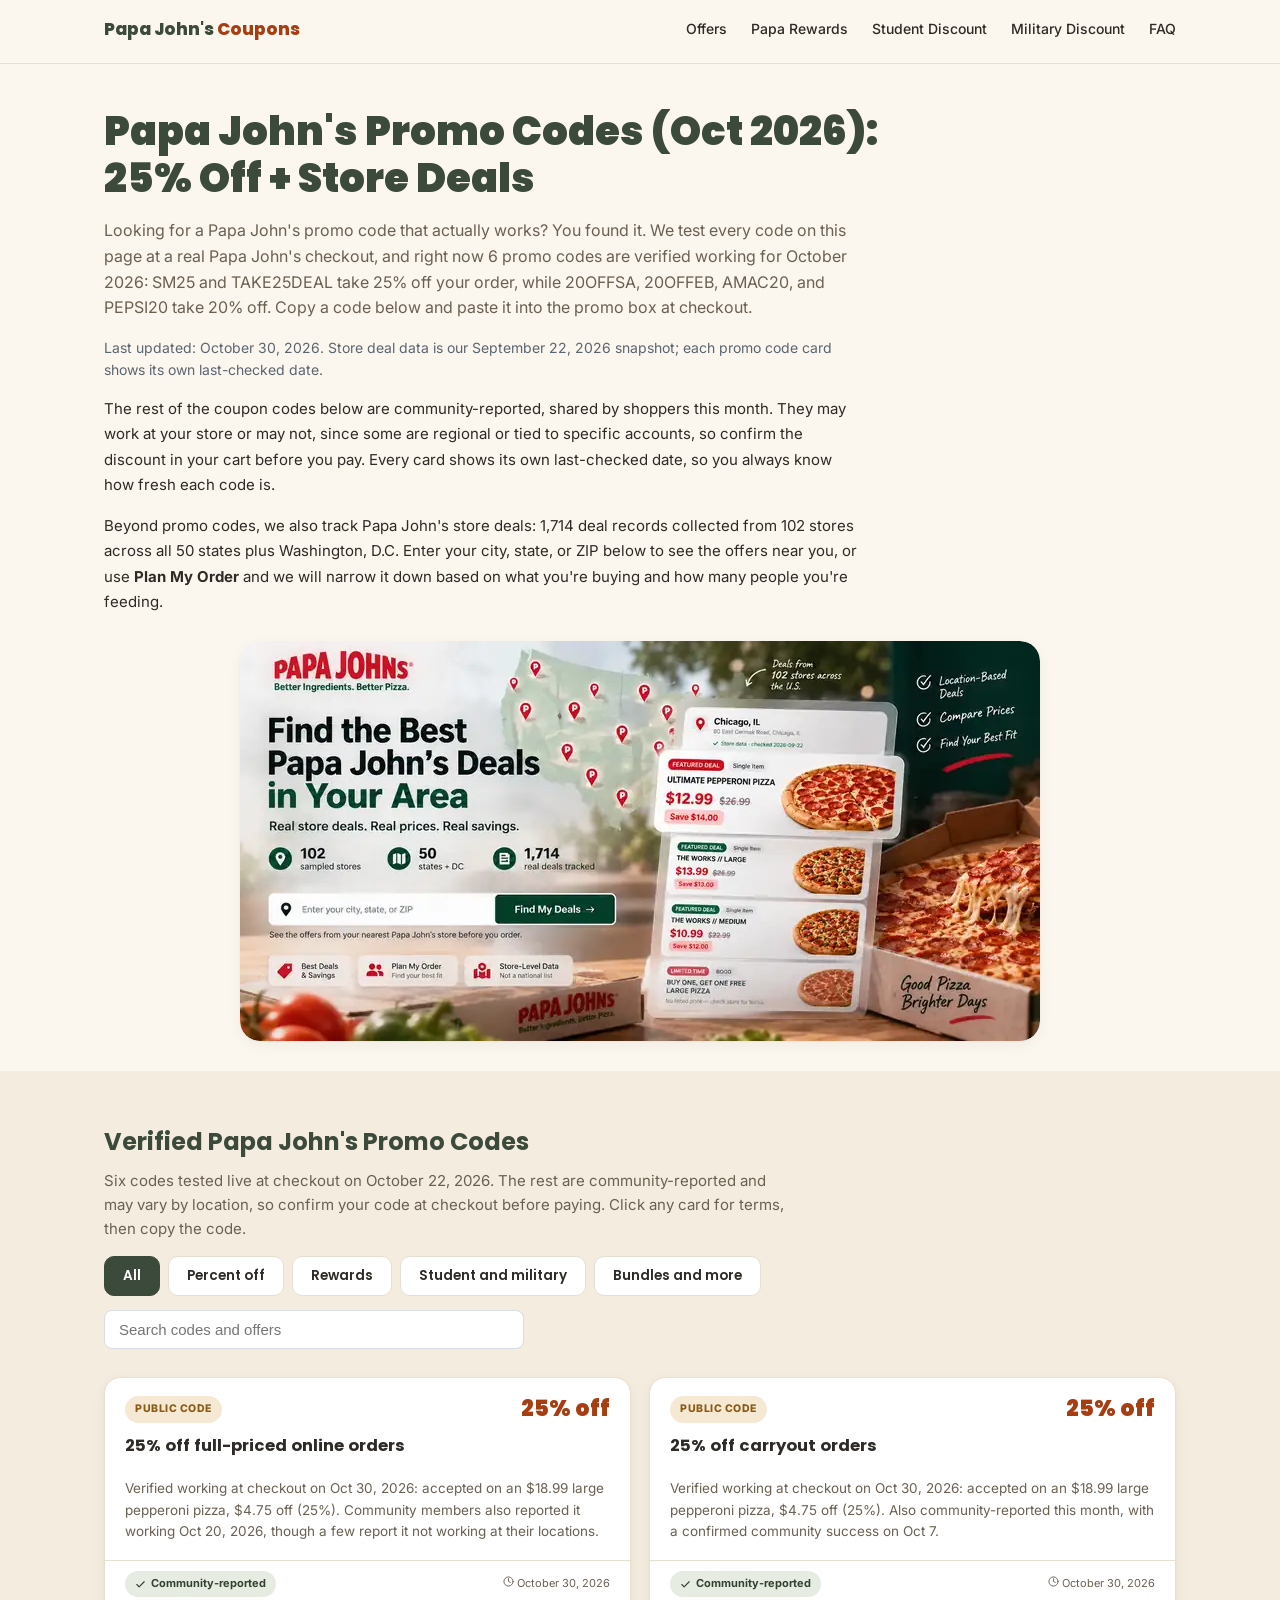
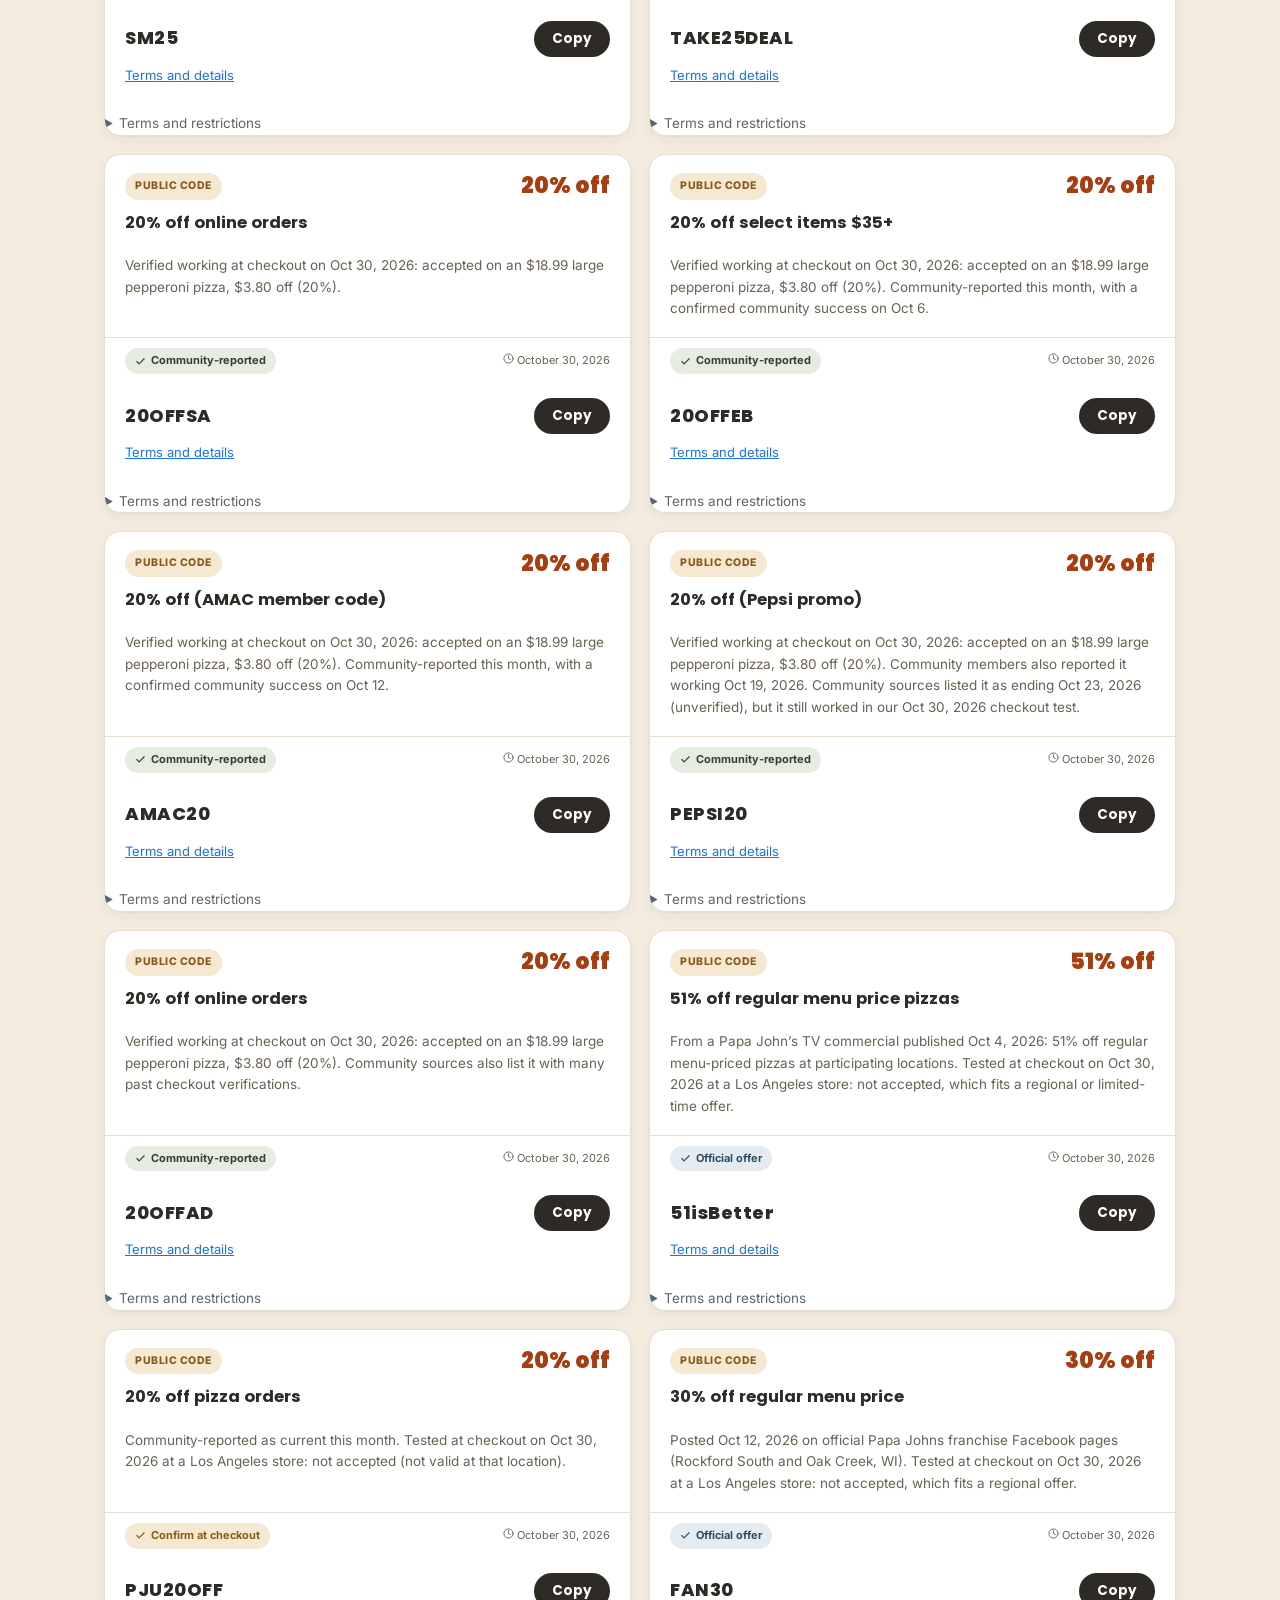
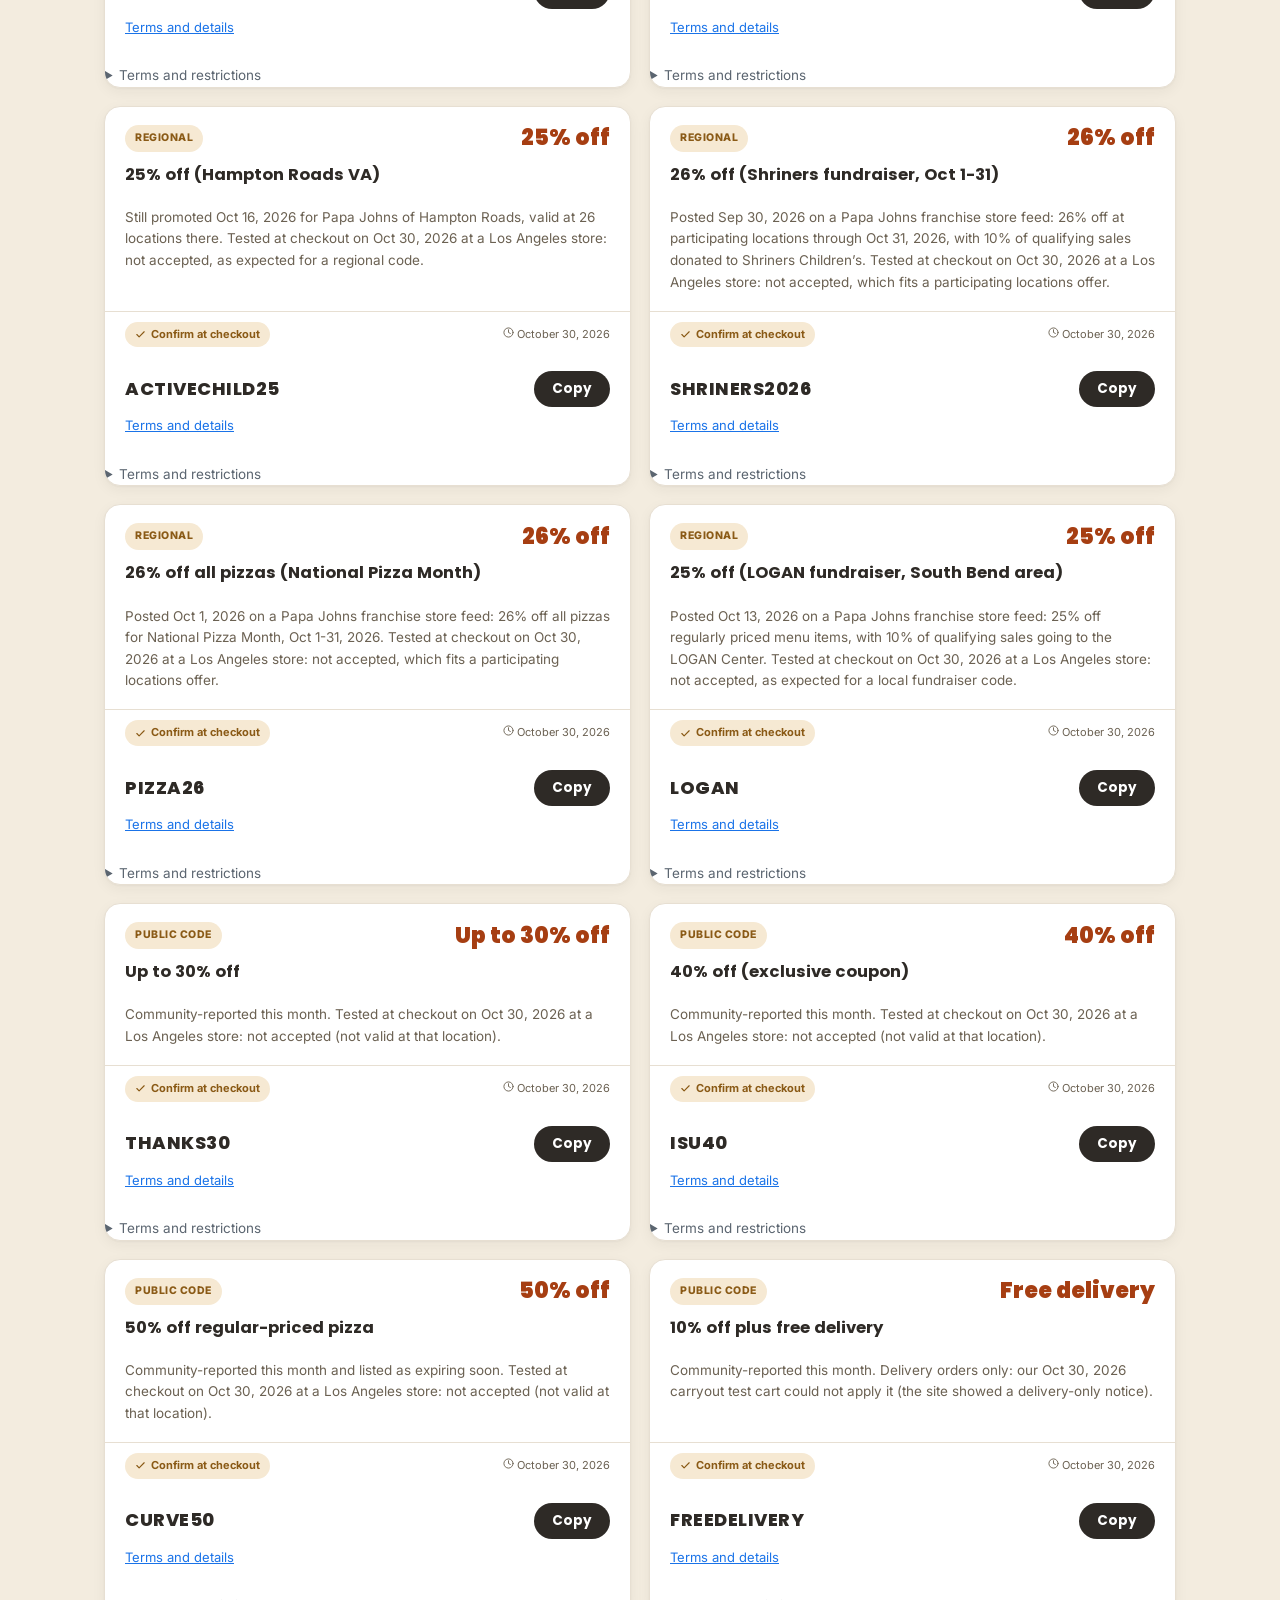
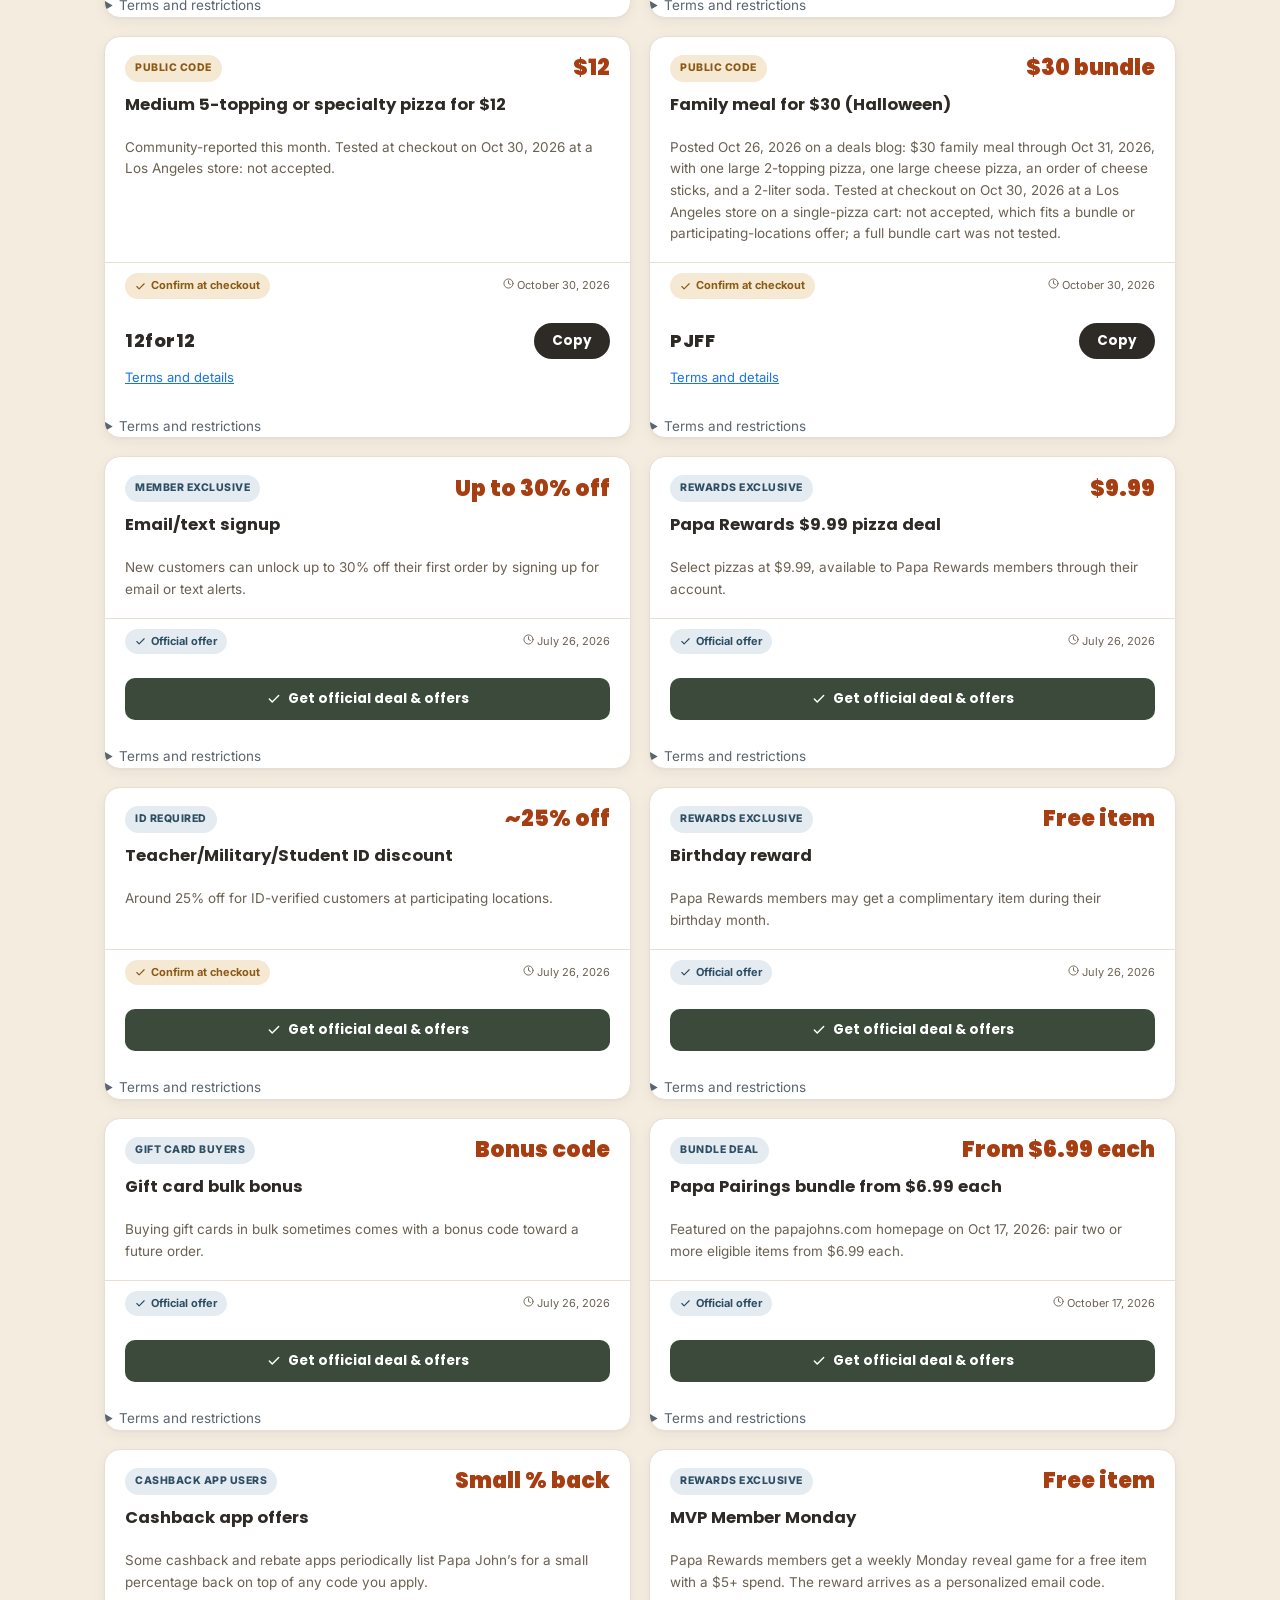
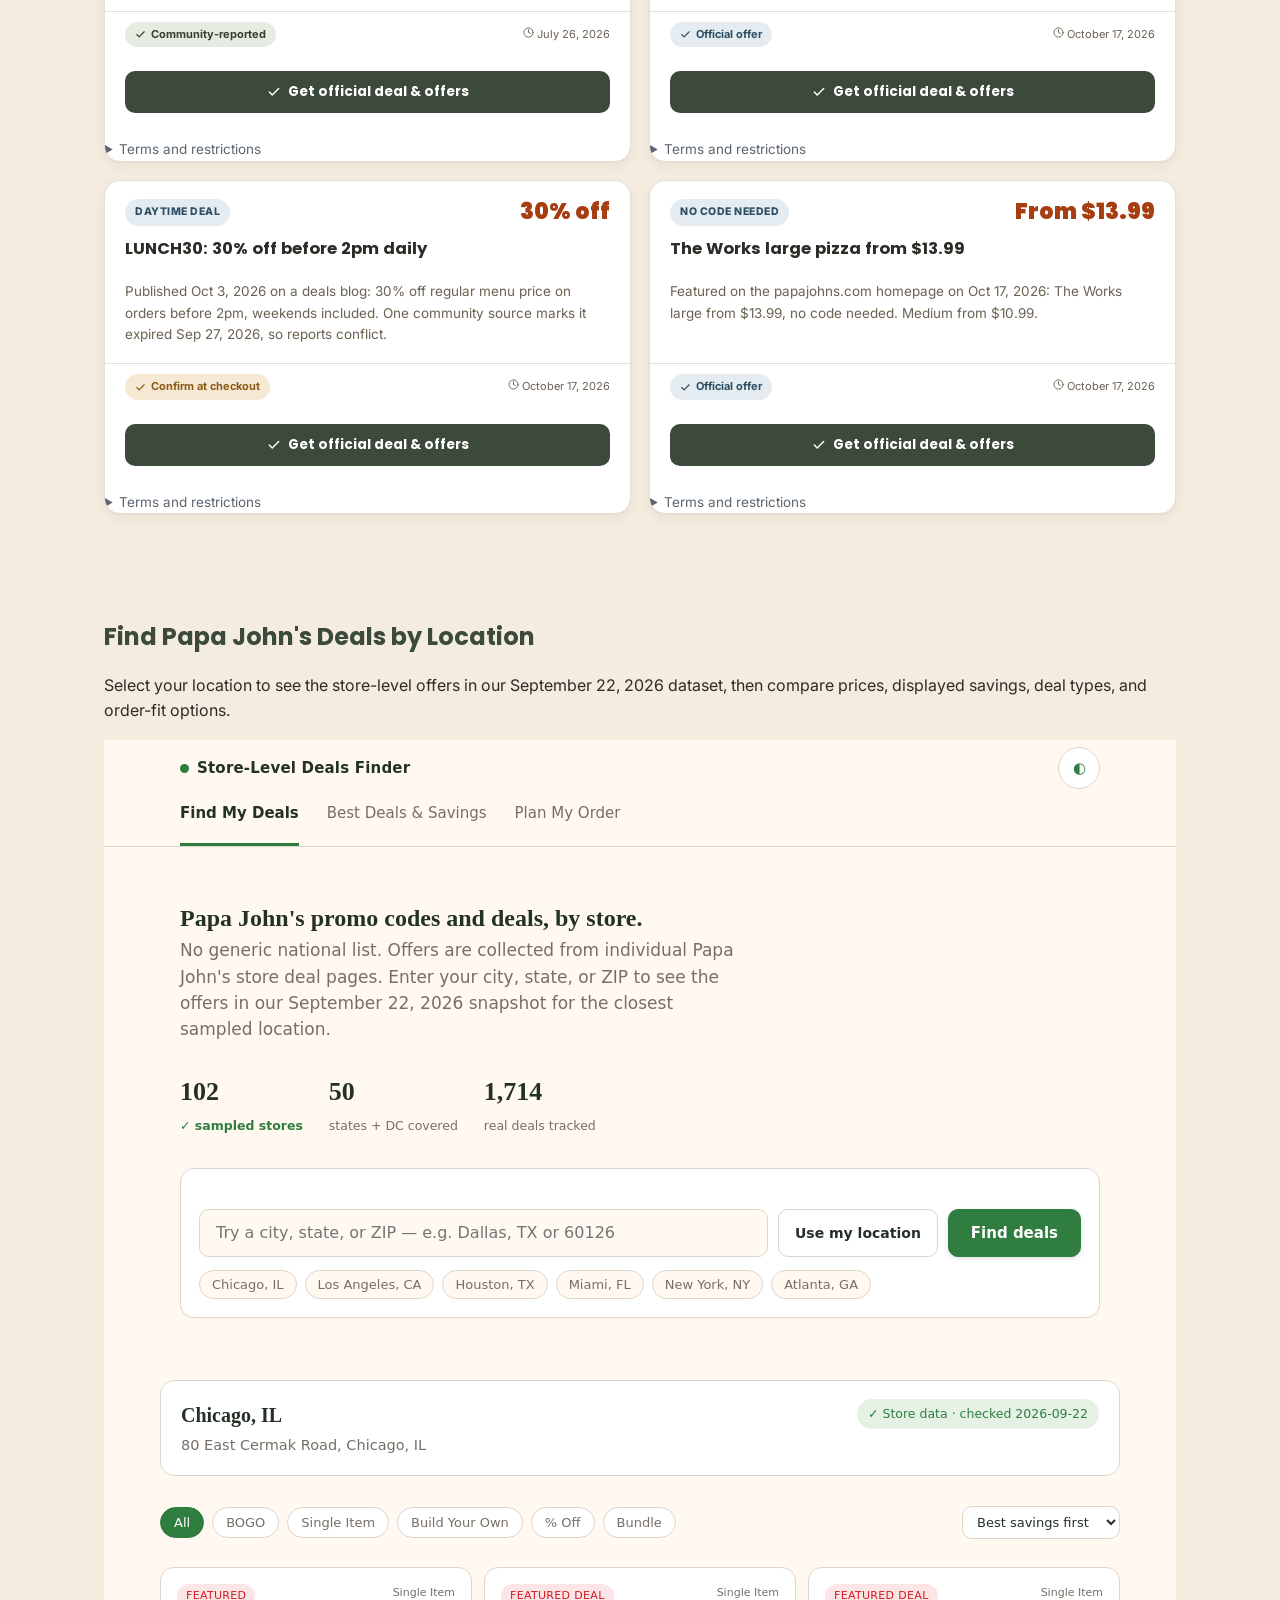
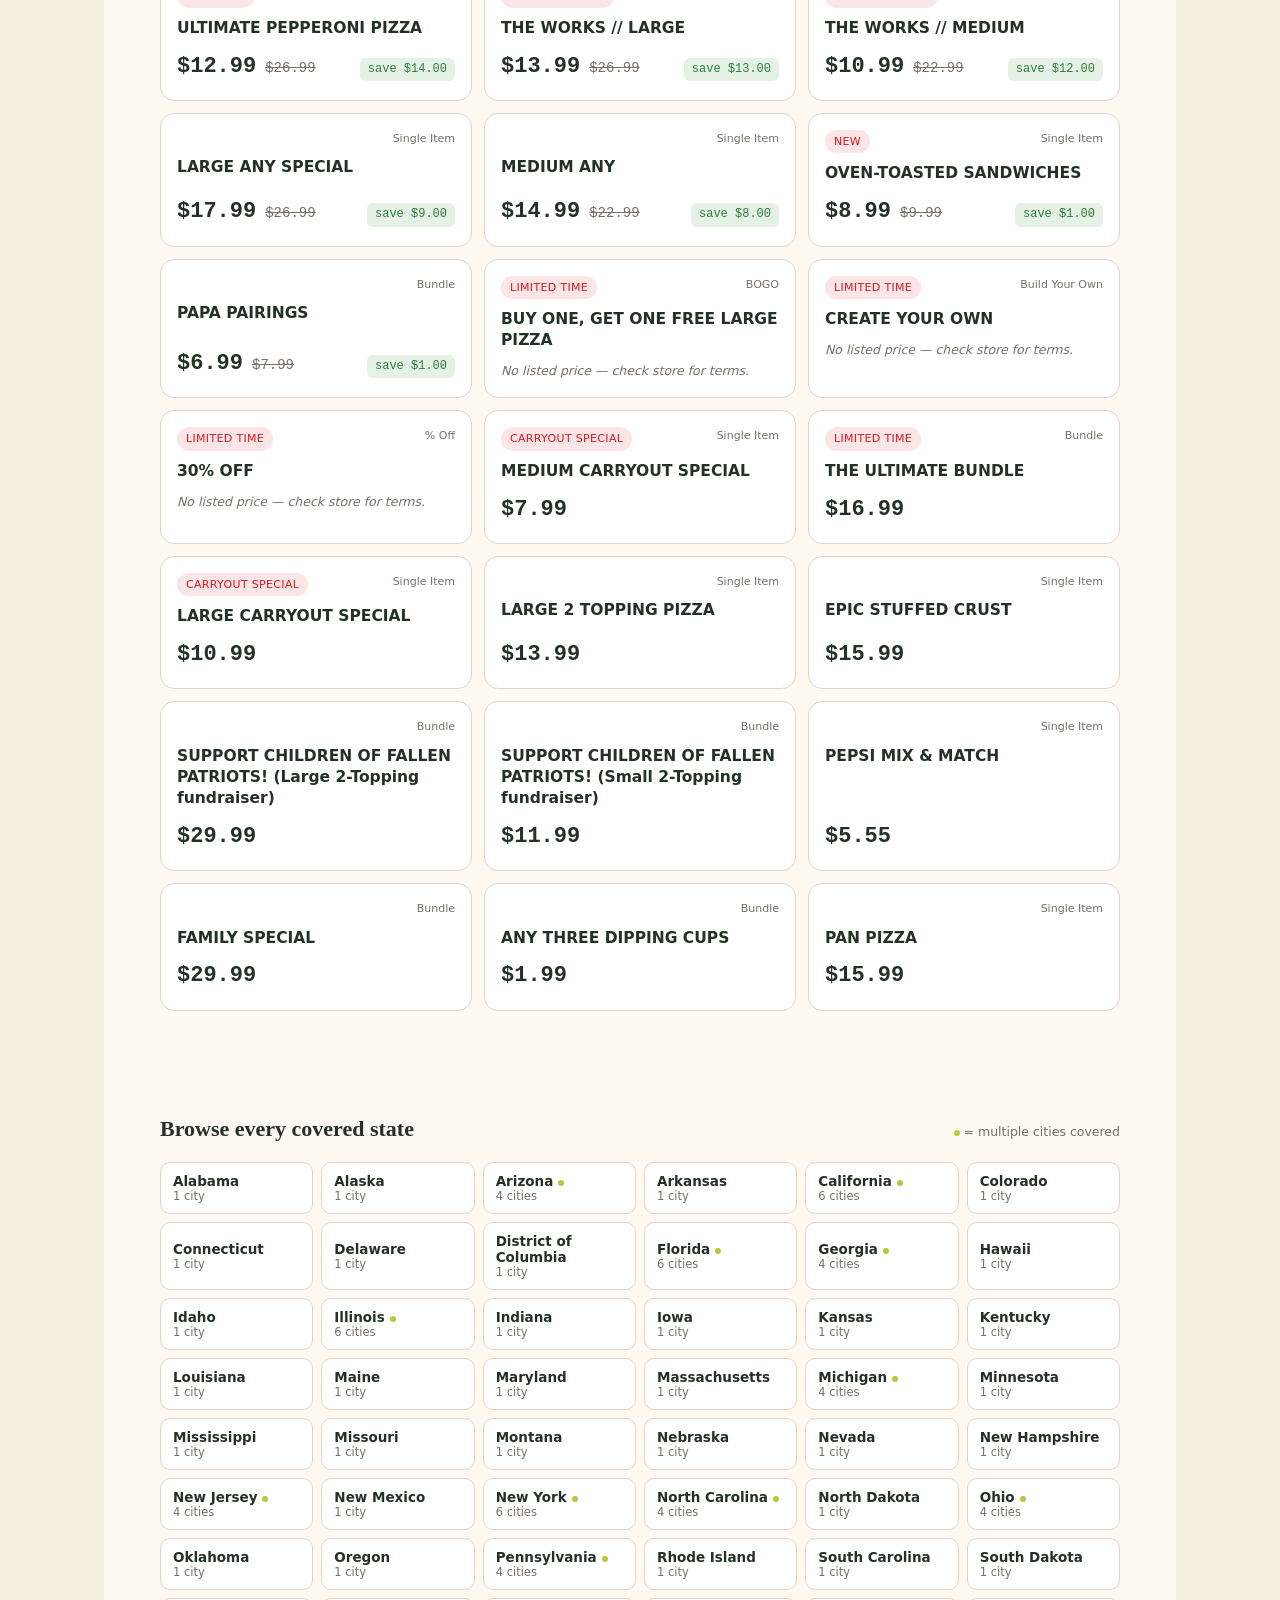
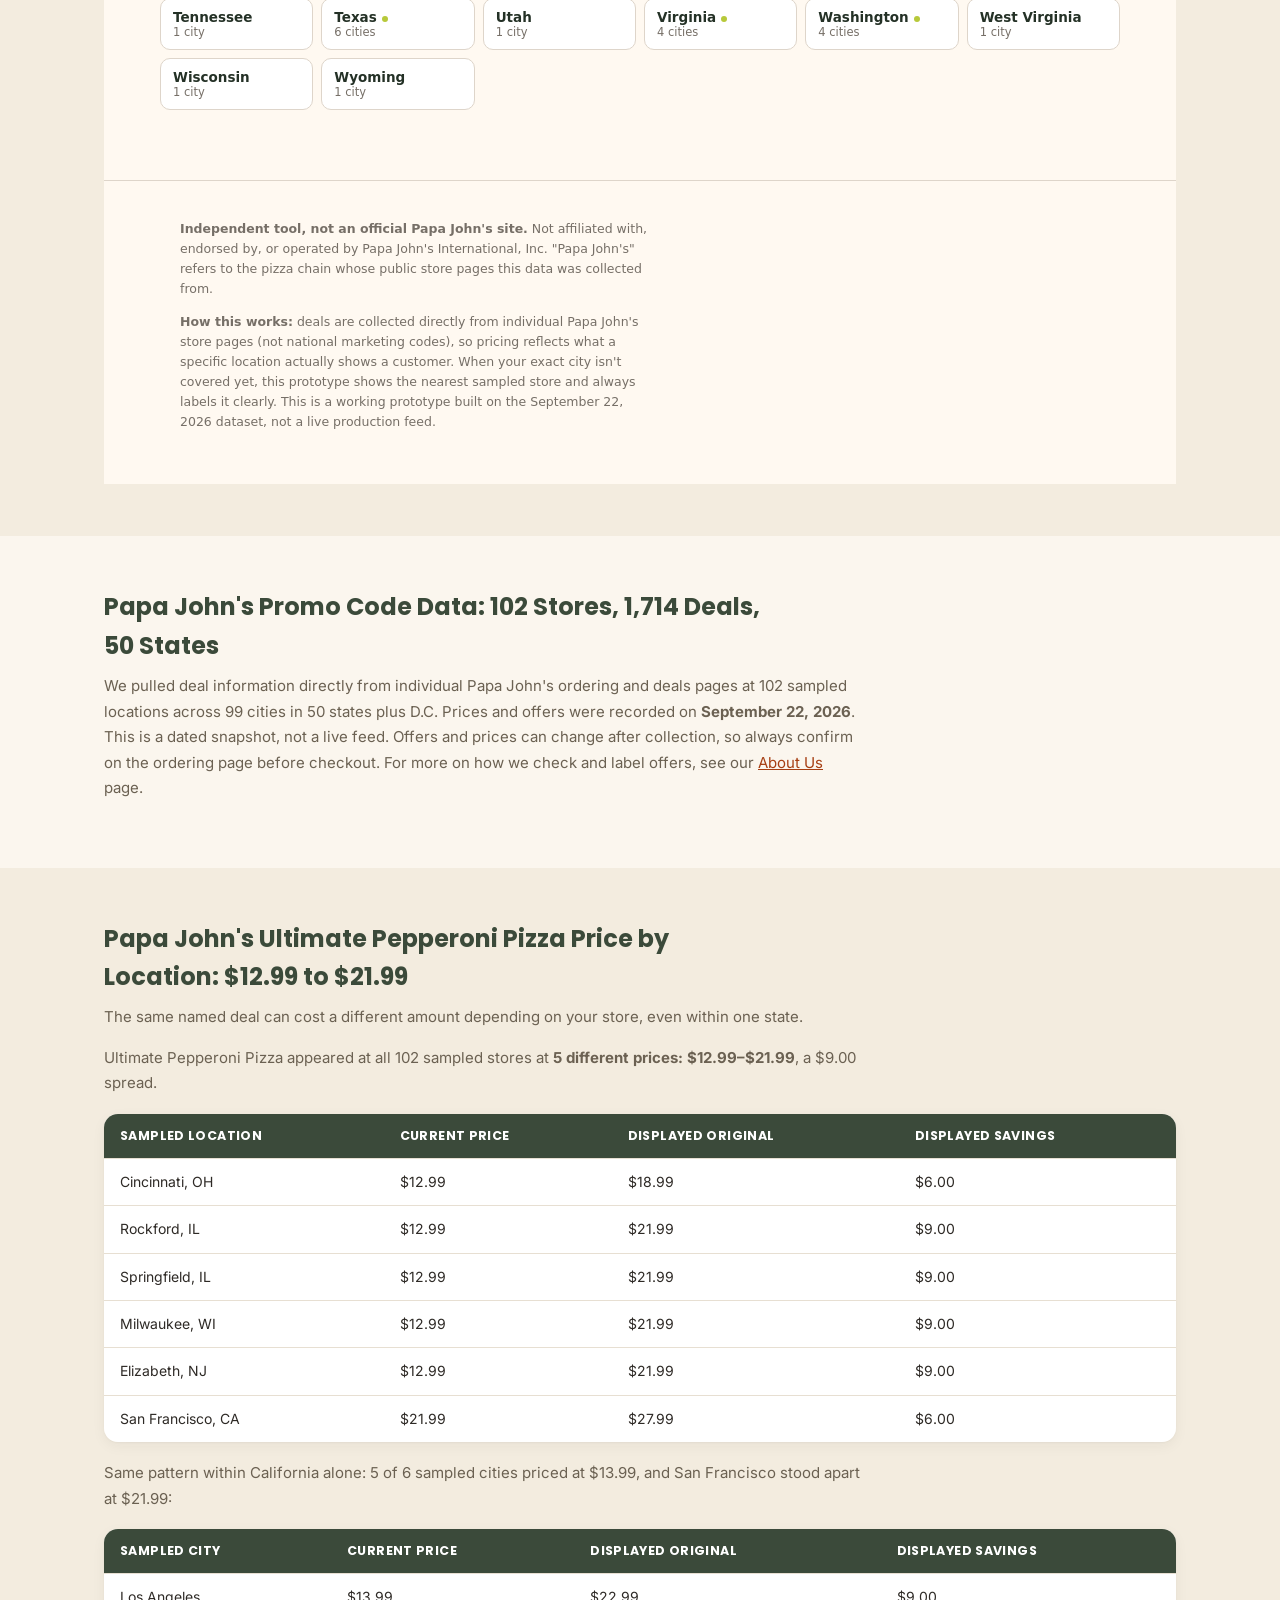
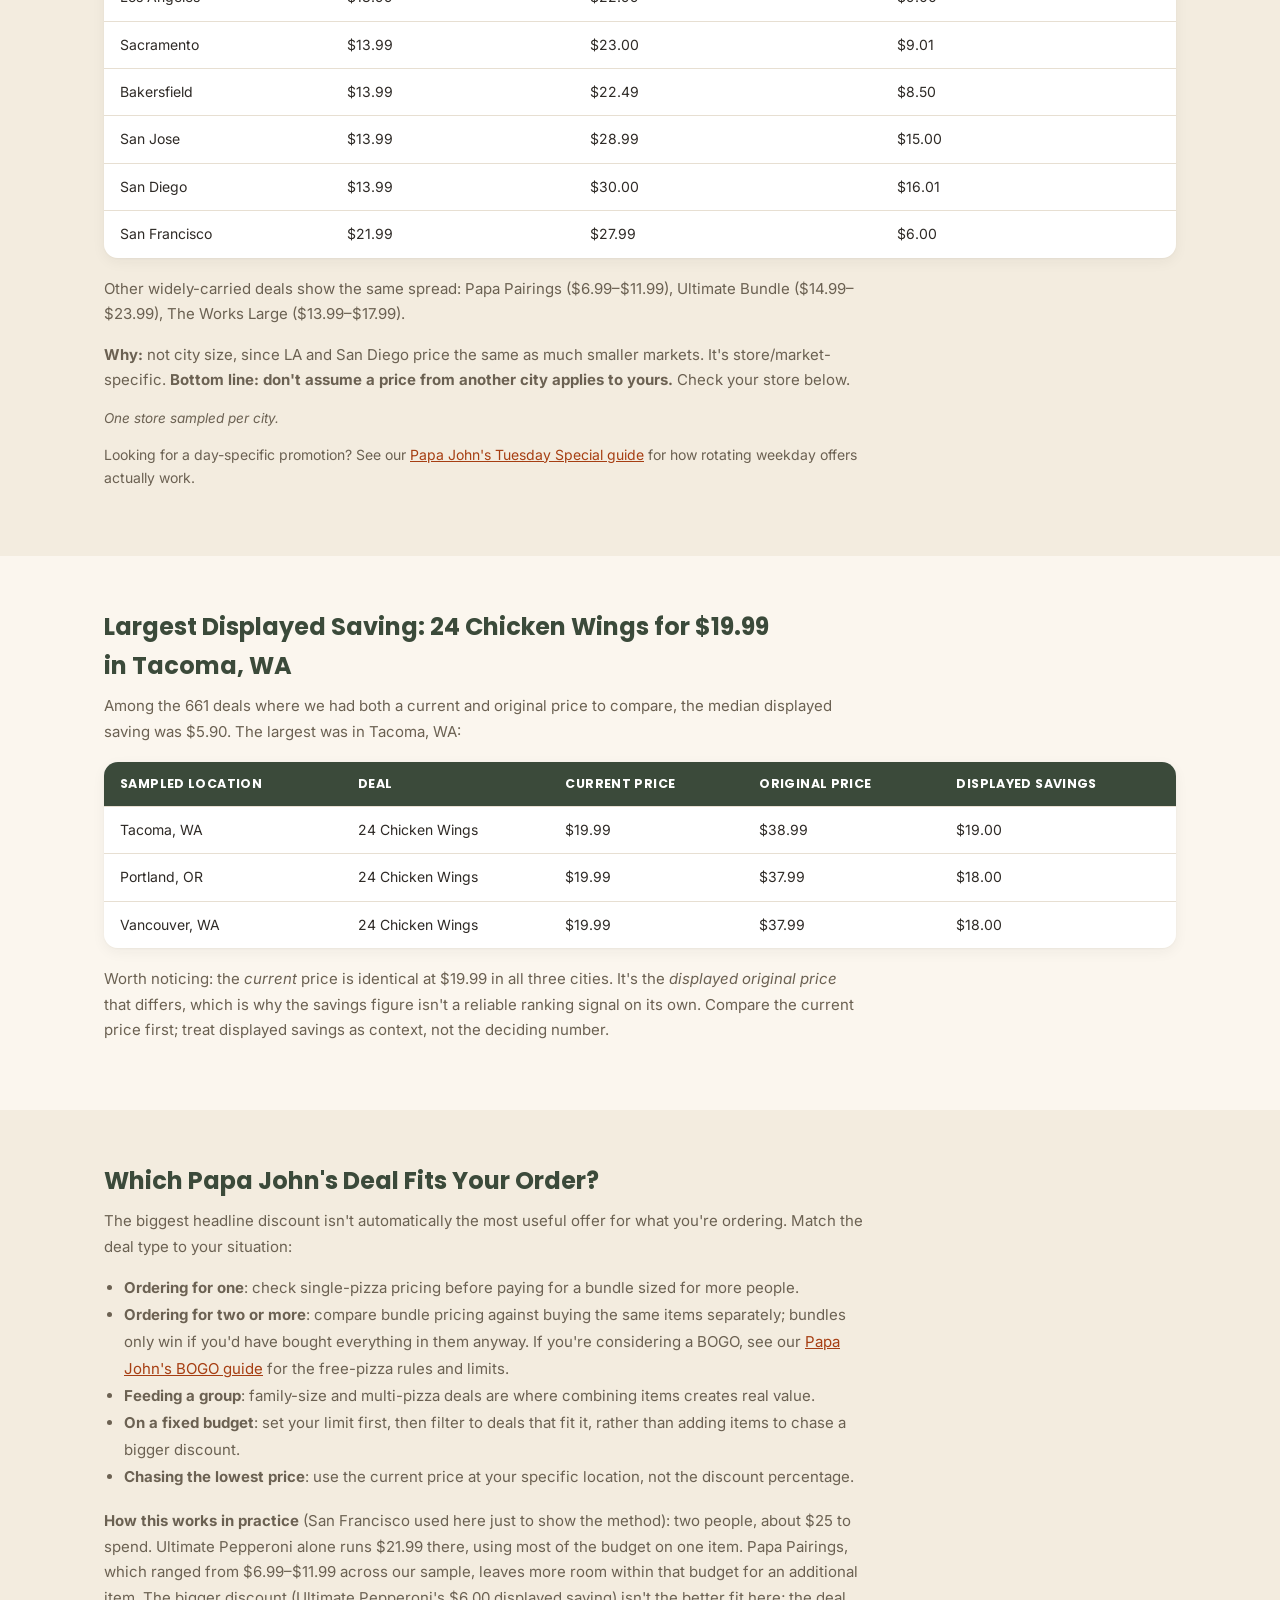
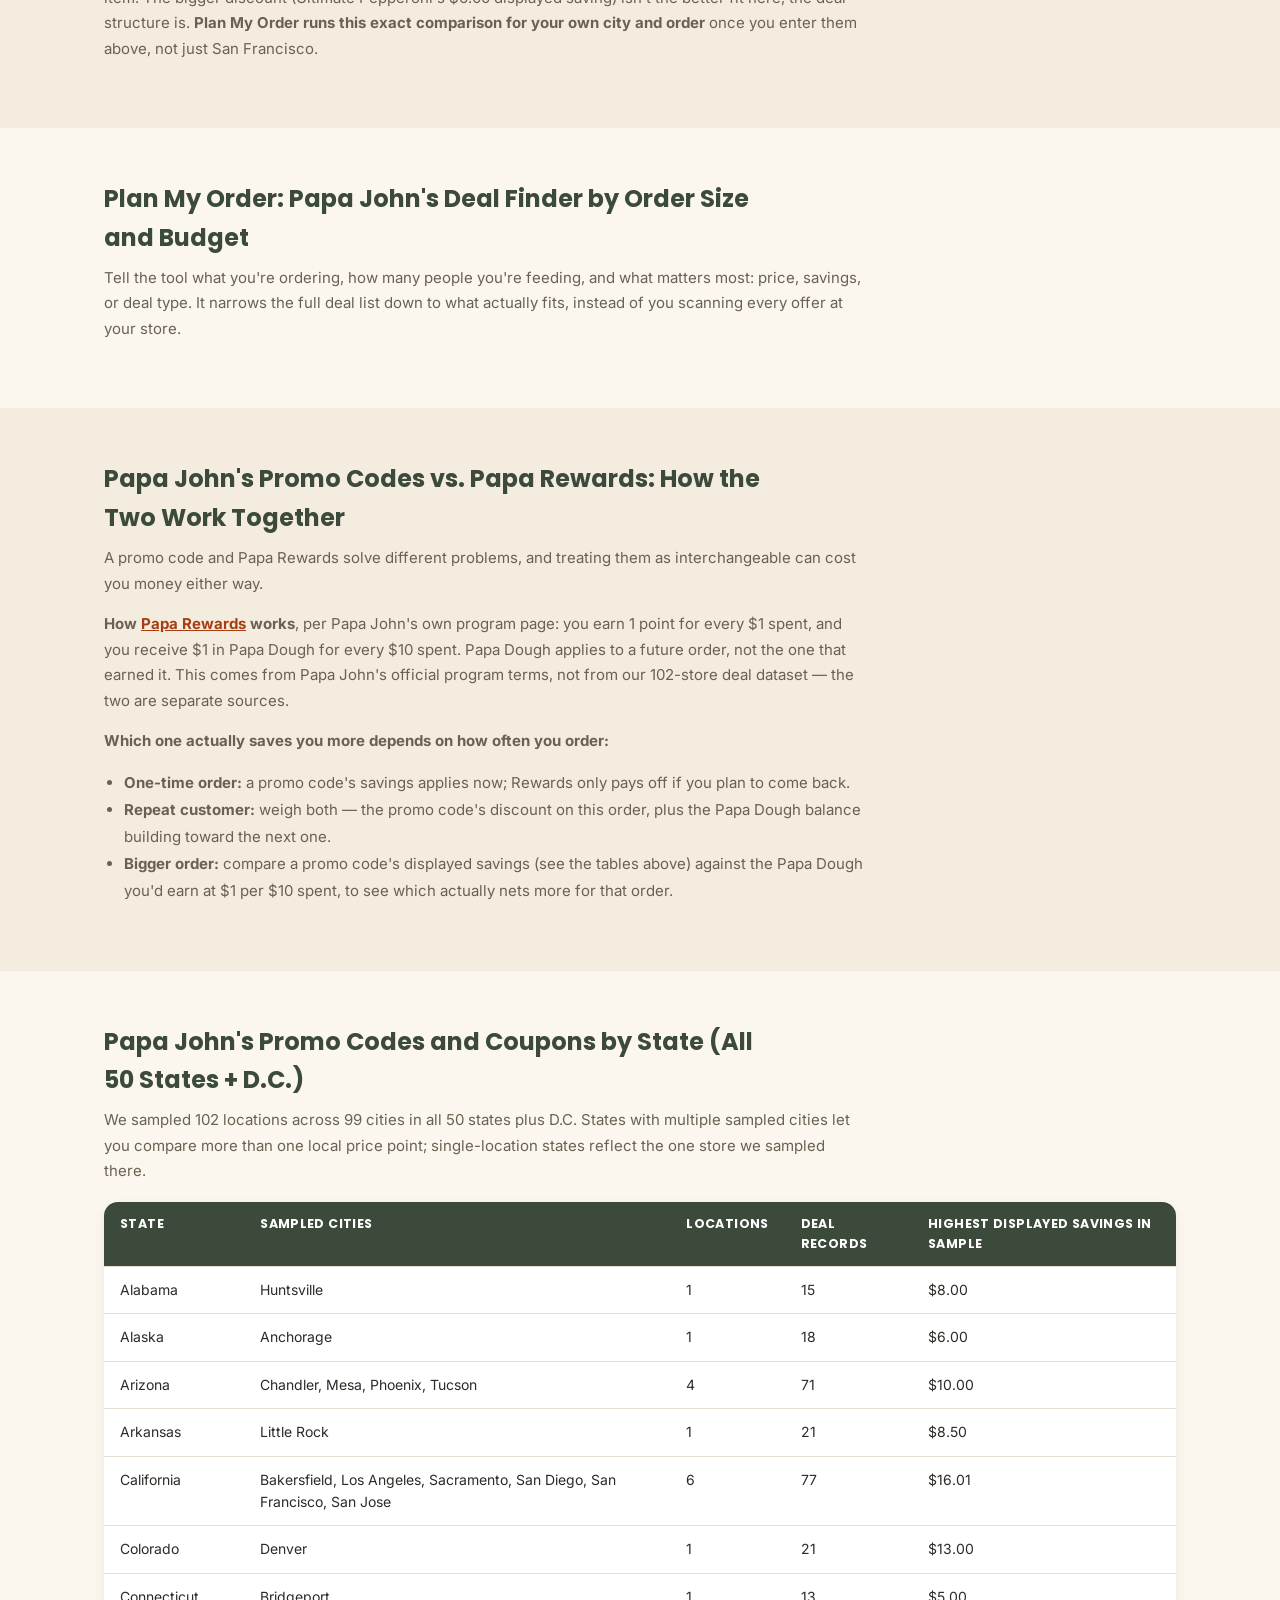
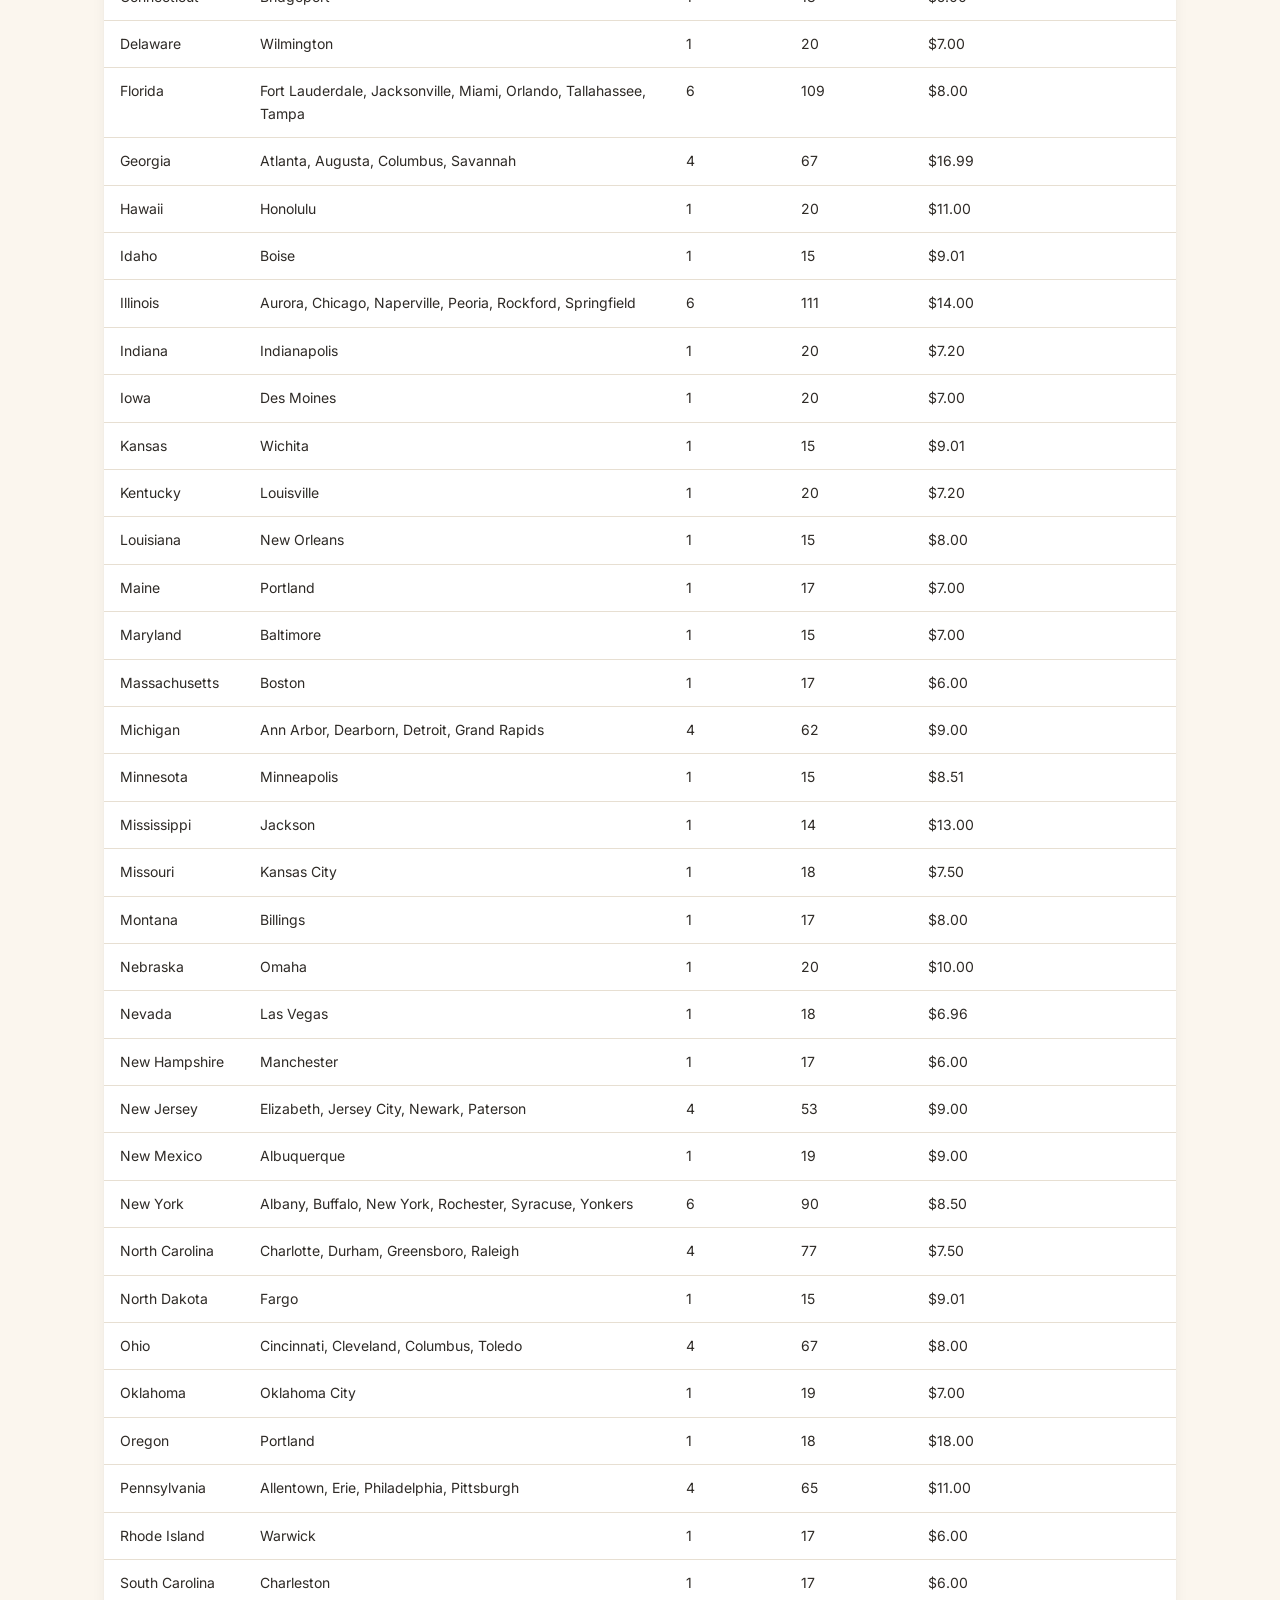
==== commit 1a79ef2d: "Freshness signals to Oct 30: line, dateModified, sitemap homepage lastmod" ====
--- a/index.html
+++ b/index.html
@@ -27,7 +27,7 @@
 {"@context":"https://schema.org","@type":"WebSite","name":"Papa John's Coupons","url":"https://papajohnscoupons.us/"}
 </script>
 <script type="application/ld+json">
-{"@context":"https://schema.org","@type":"WebPage","name":"Papa John's Promo Codes (Oct 2026): 25% Off + Store Deals","url":"https://papajohnscoupons.us/","description":"Papa John's promo codes: 25% off with SM25 and TAKE25DEAL, plus 1,714 store deals tracked across 102 locations in all 50 states + D.C. Enter your city or ZIP.","dateModified":"2026-10-24"}
+{"@context":"https://schema.org","@type":"WebPage","name":"Papa John's Promo Codes (Oct 2026): 25% Off + Store Deals","url":"https://papajohnscoupons.us/","description":"Papa John's promo codes: 25% off with SM25 and TAKE25DEAL, plus 1,714 store deals tracked across 102 locations in all 50 states + D.C. Enter your city or ZIP.","dateModified":"2026-10-30"}
 </script>
 <script type="application/ld+json">
 {
@@ -79,7 +79,7 @@
     <div class="wrap">
       <h1 style="font-size:clamp(28px,4vw,40px); font-weight:900; line-height:1.18; max-width:820px;">Papa John's Promo Codes (Oct 2026): 25% Off + Store Deals</h1>
       <p class="lede" style="max-width:760px; margin-top:16px;">Looking for a Papa John's promo code that actually works? You found it. We test every code on this page at a real Papa John's checkout, and right now 6 promo codes are verified working for October 2026: SM25 and TAKE25DEAL take 25% off your order, while 20OFFSA, 20OFFEB, AMAC20, and PEPSI20 take 20% off. Copy a code below and paste it into the promo box at checkout.</p>
-      <p class="freshness-line" style="max-width:760px; margin-top:10px; font-size:14px; color:#5b6570;">Last updated: October 24, 2026. Store deal data is our September 22, 2026 snapshot; each promo code card shows its own last-checked date.</p>
+      <p class="freshness-line" style="max-width:760px; margin-top:10px; font-size:14px; color:#5b6570;">Last updated: October 30, 2026. Store deal data is our September 22, 2026 snapshot; each promo code card shows its own last-checked date.</p>
       <p style="max-width:760px; margin-top:14px; font-size:15px; line-height:1.7;">The rest of the coupon codes below are community-reported, shared by shoppers this month. They may work at your store or may not, since some are regional or tied to specific accounts, so confirm the discount in your cart before you pay. Every card shows its own last-checked date, so you always know how fresh each code is.</p>
       <p style="max-width:760px; margin-top:14px; font-size:15px; line-height:1.7;">Beyond promo codes, we also track Papa John's store deals: 1,714 deal records collected from 102 stores across all 50 states plus Washington, D.C. Enter your city, state, or ZIP below to see the offers near you, or use <strong>Plan My Order</strong> and we will narrow it down based on what you're buying and how many people you're feeding.</p>
       <a class="hero-banner-link" href="#deal-finder-tool" aria-label="Jump to the Papa John's store-level deals finder">
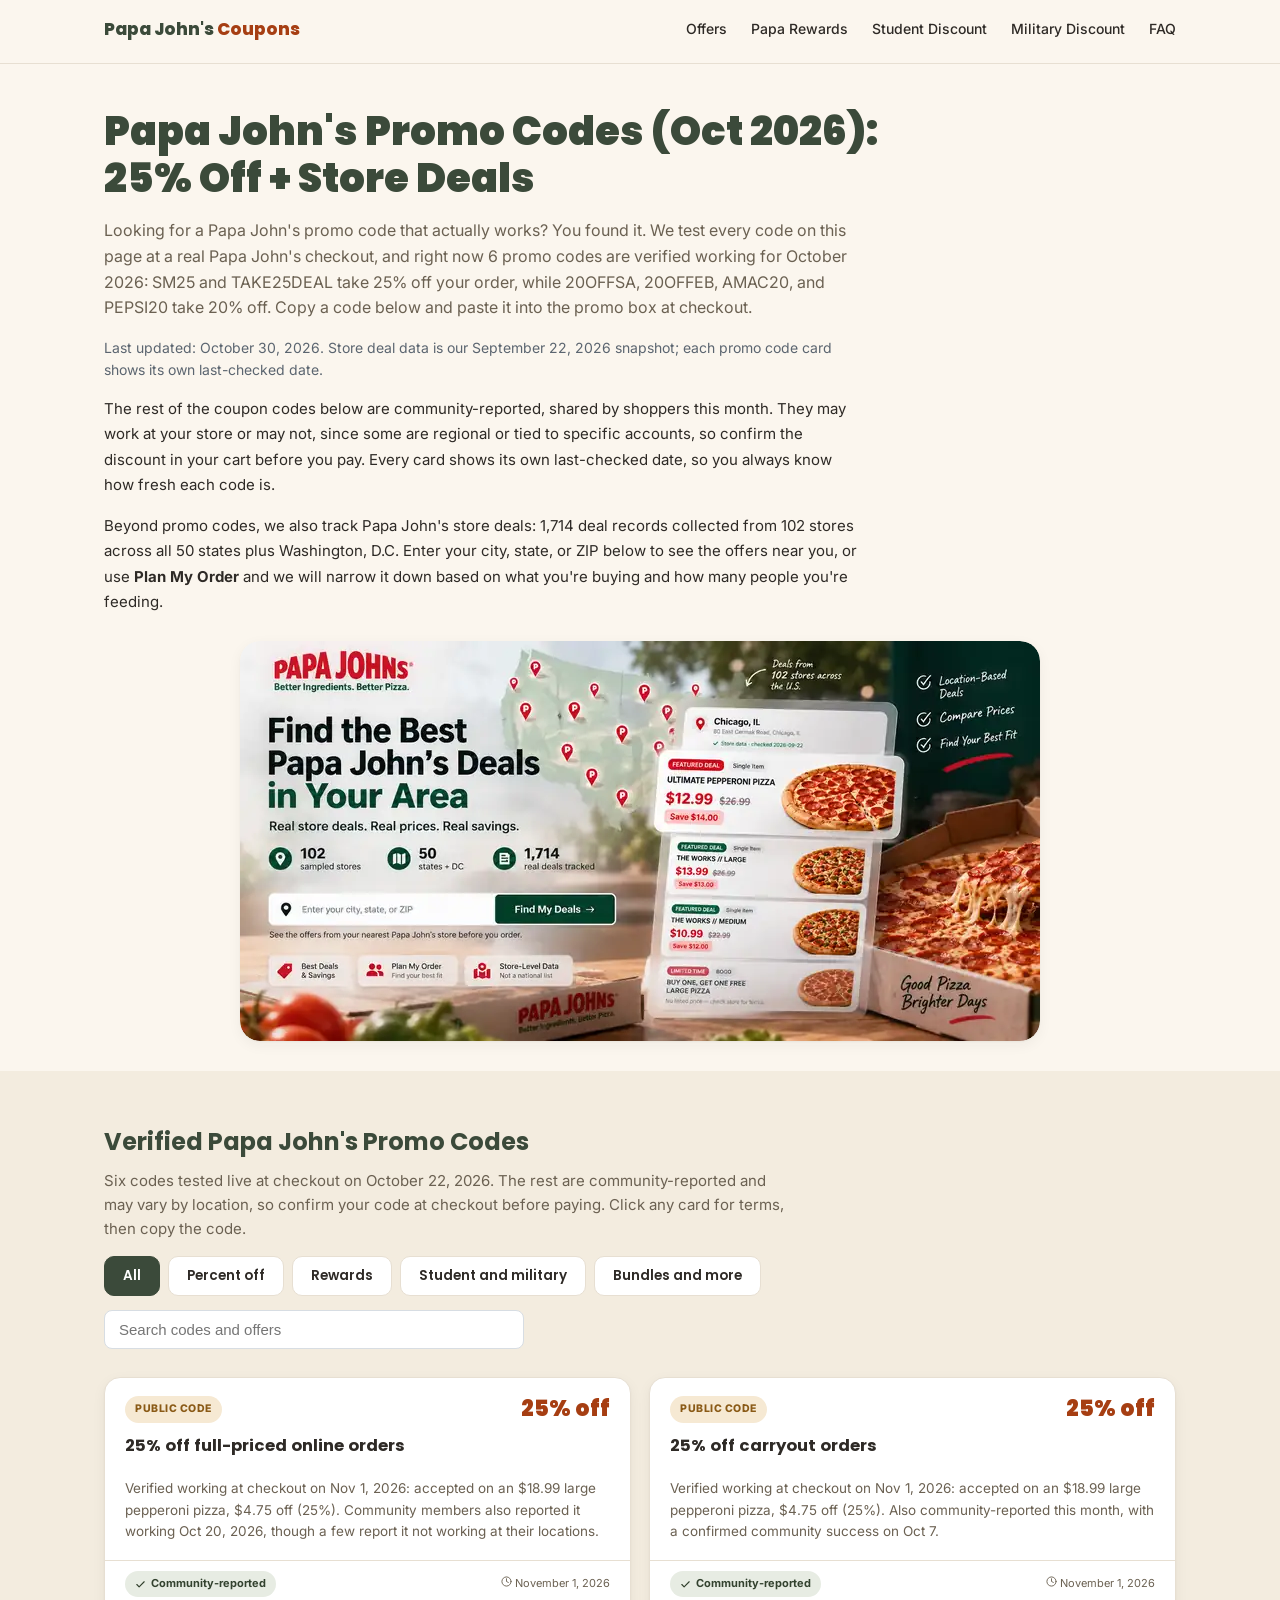
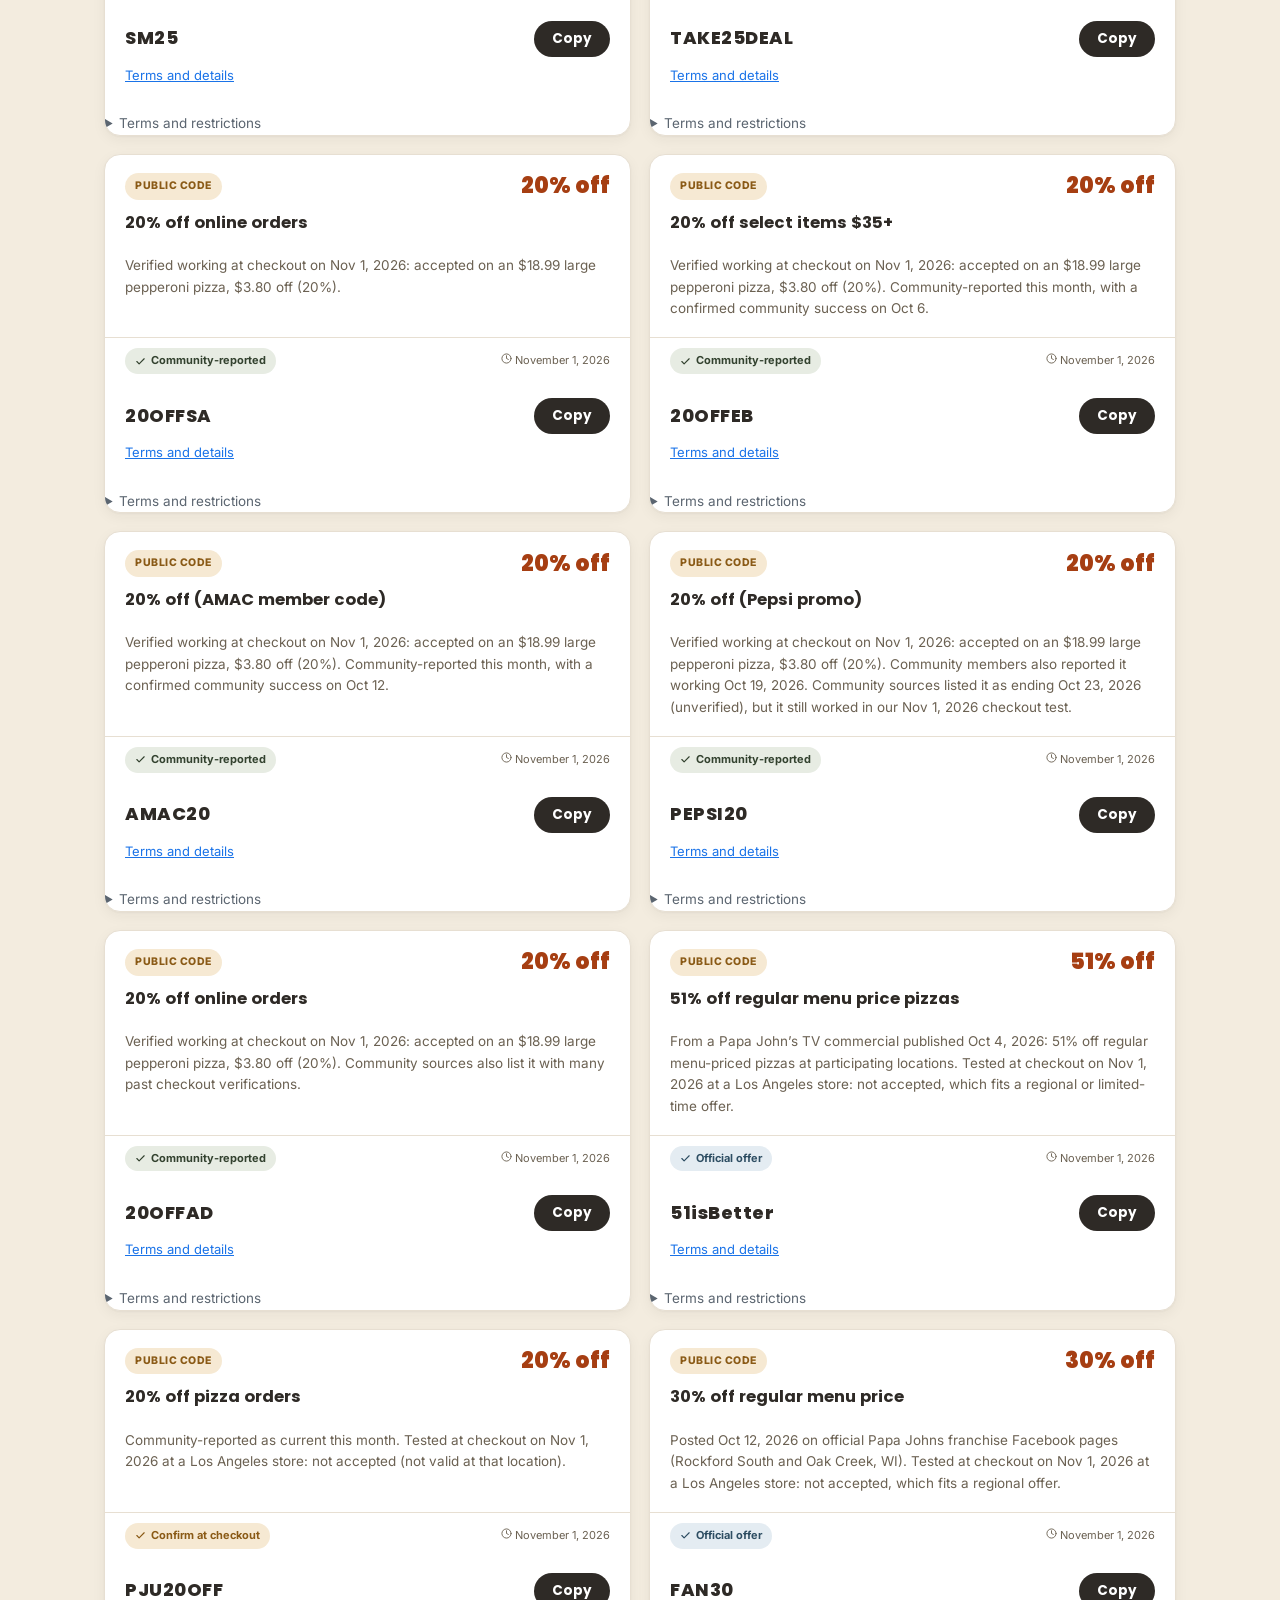
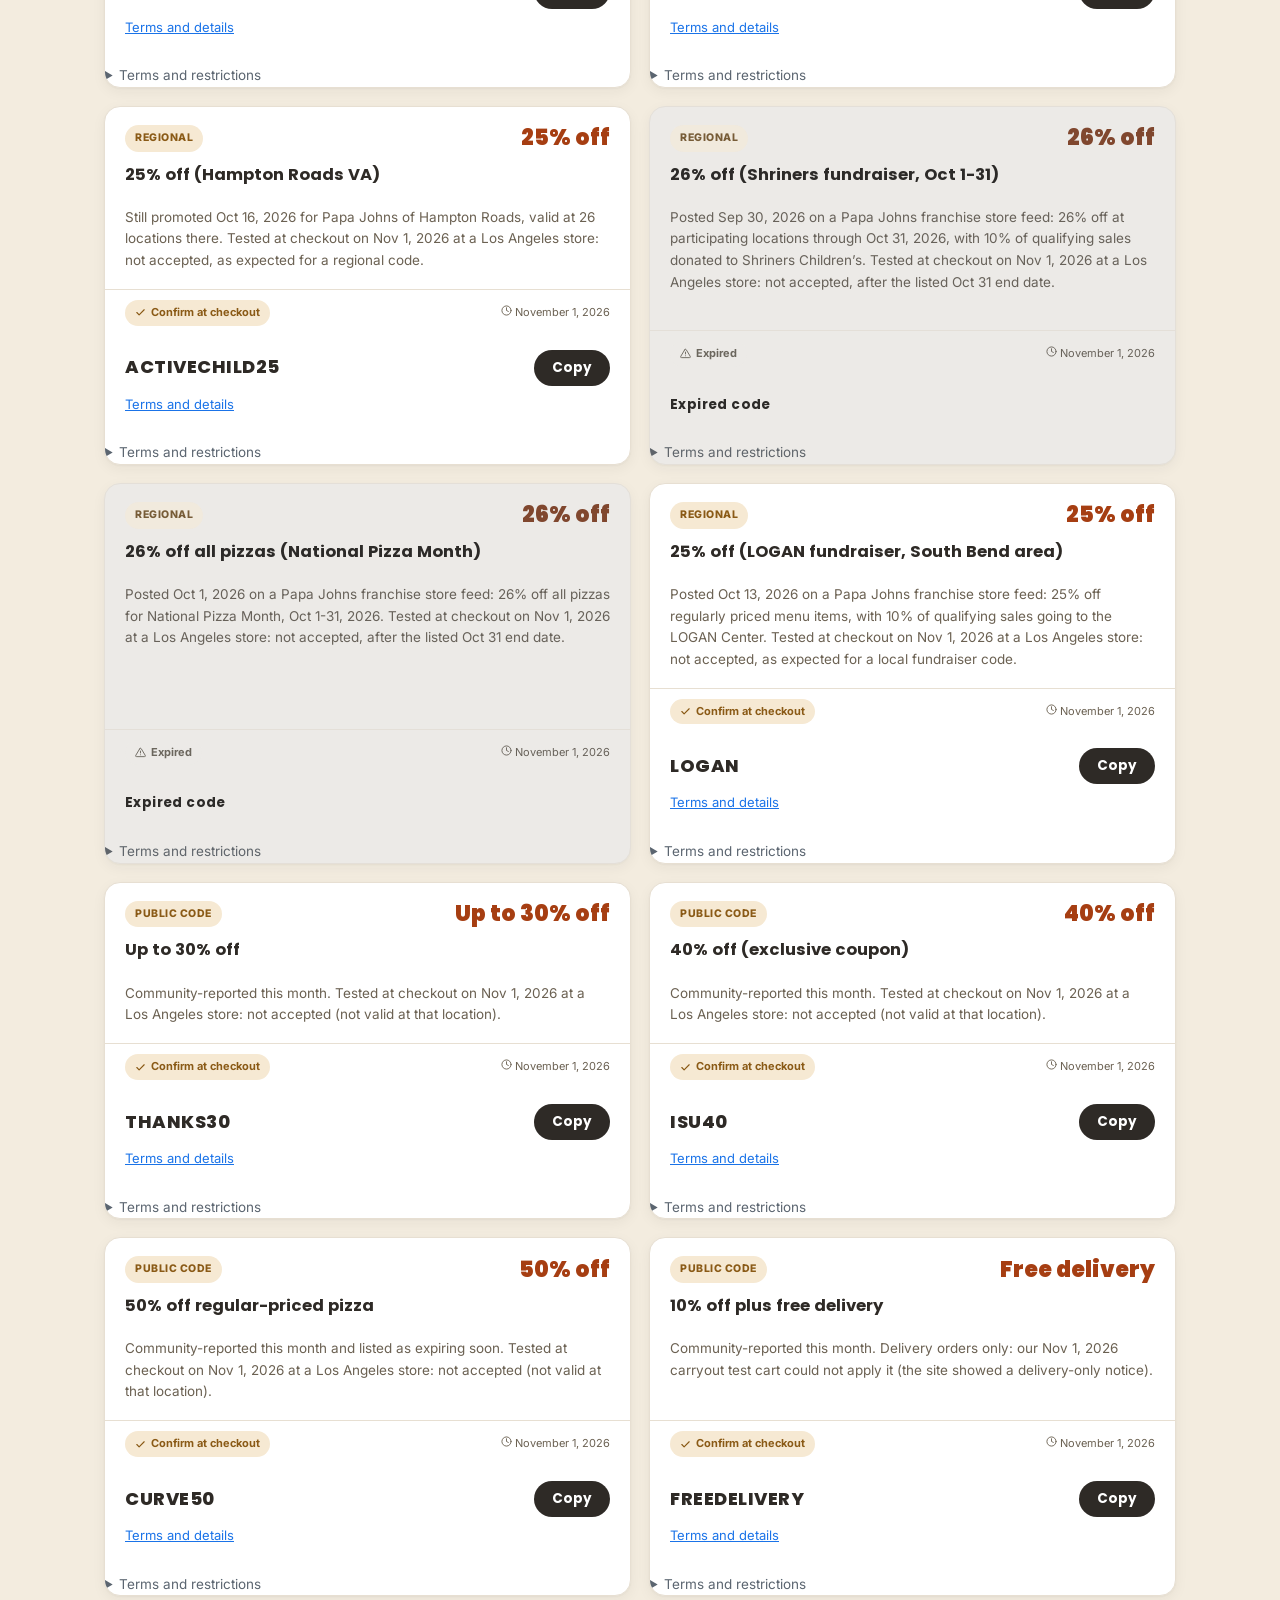
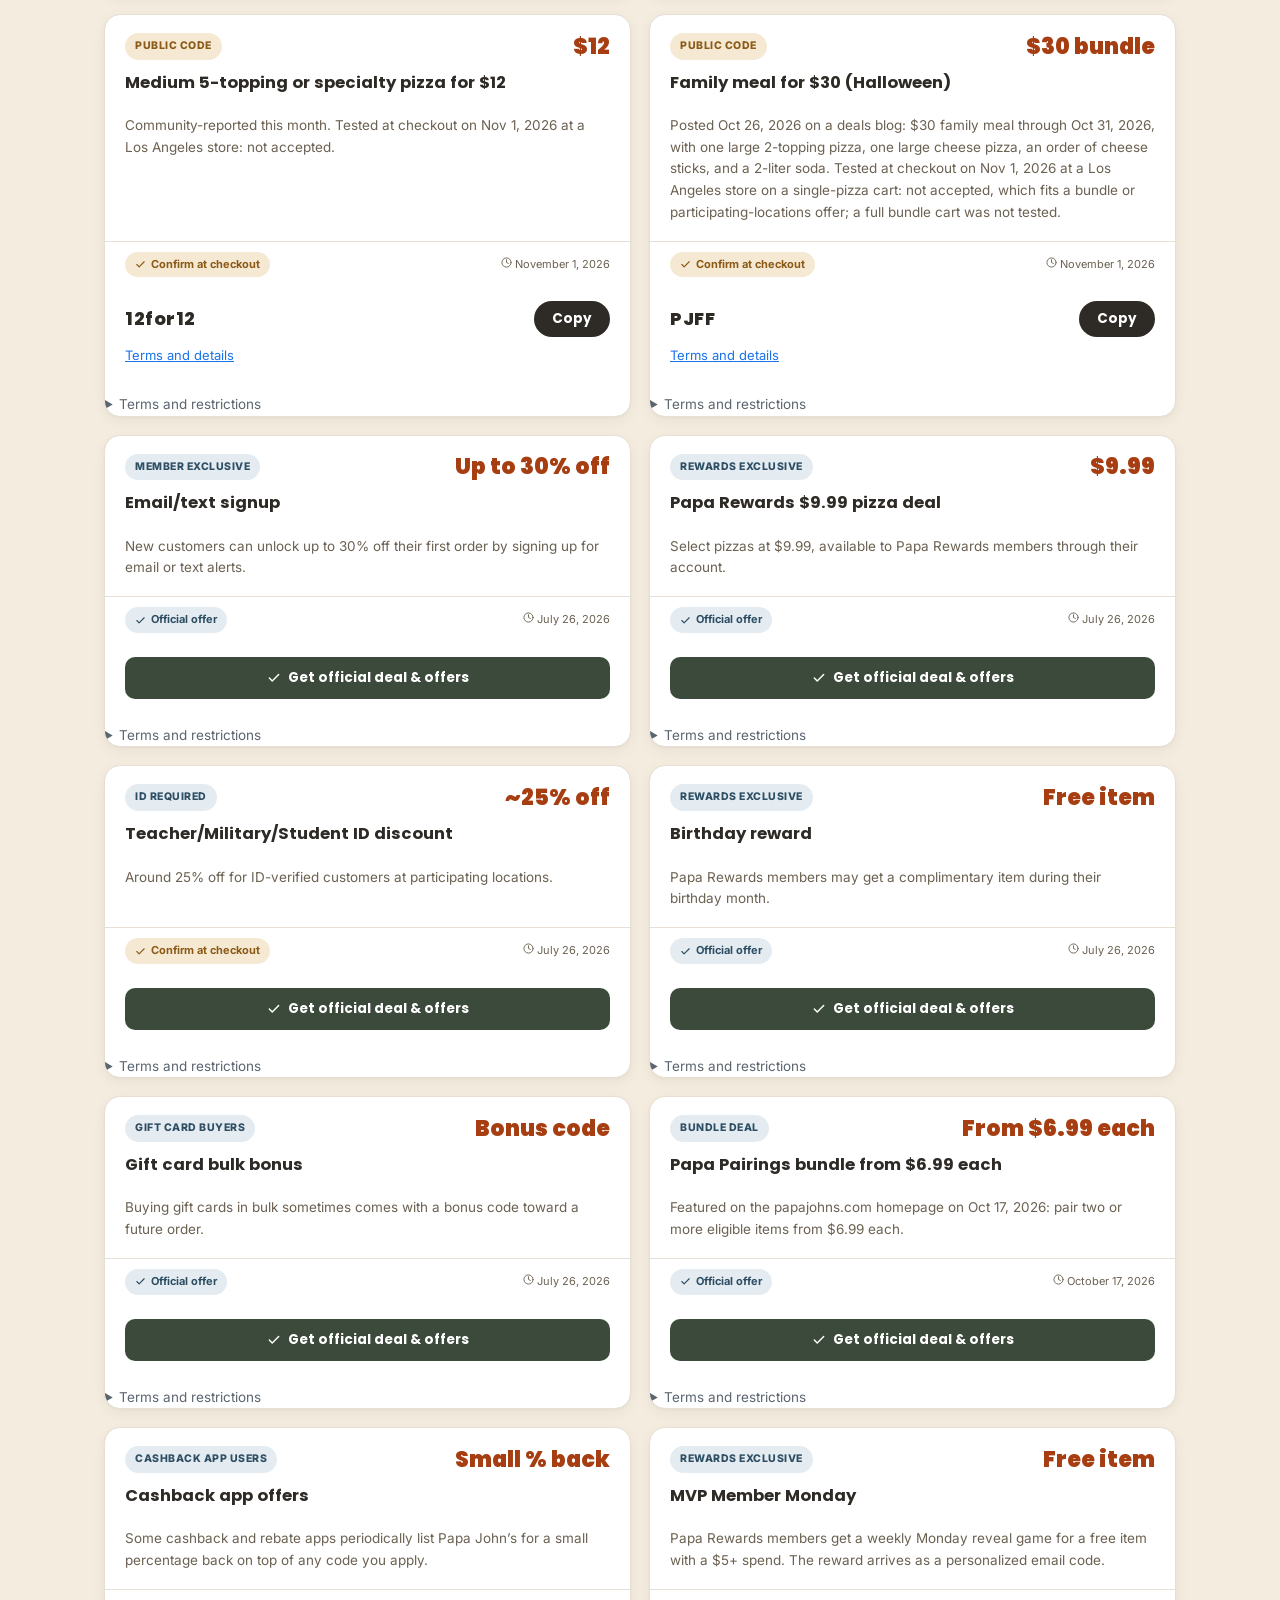
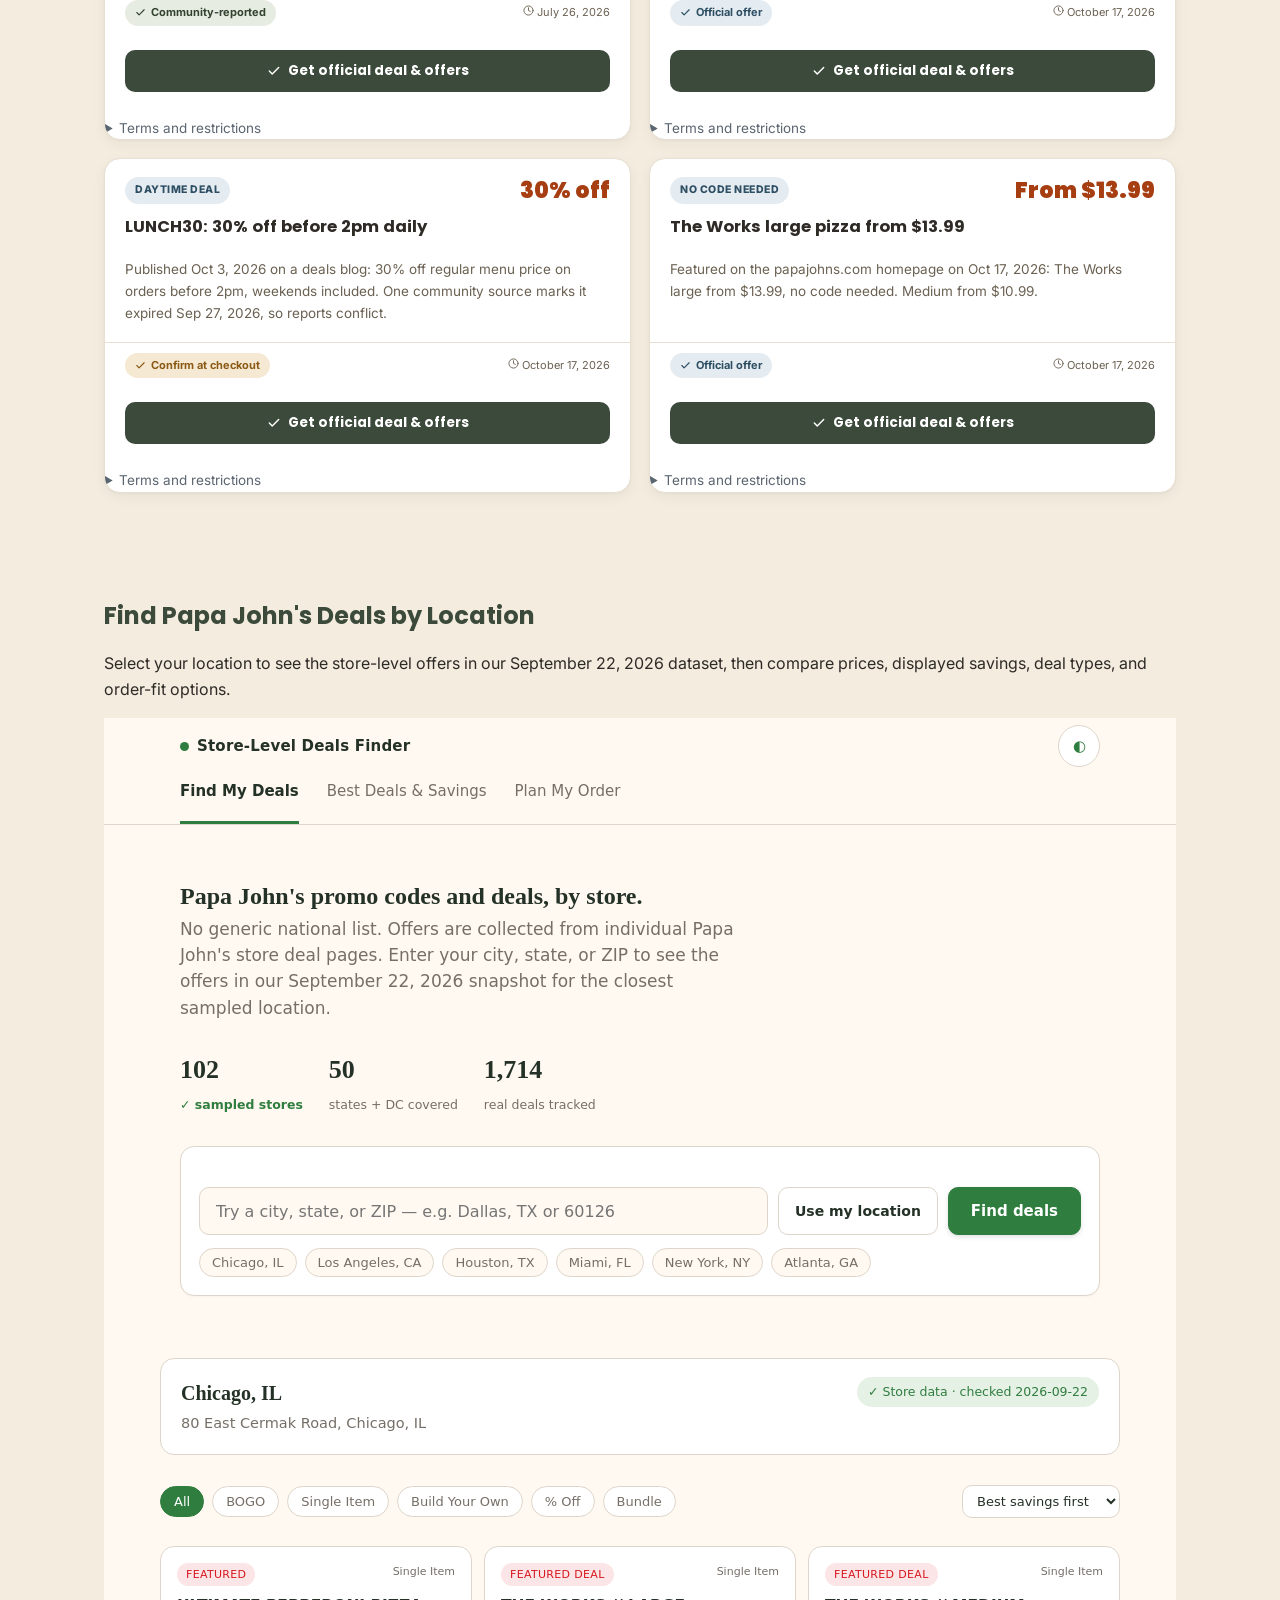
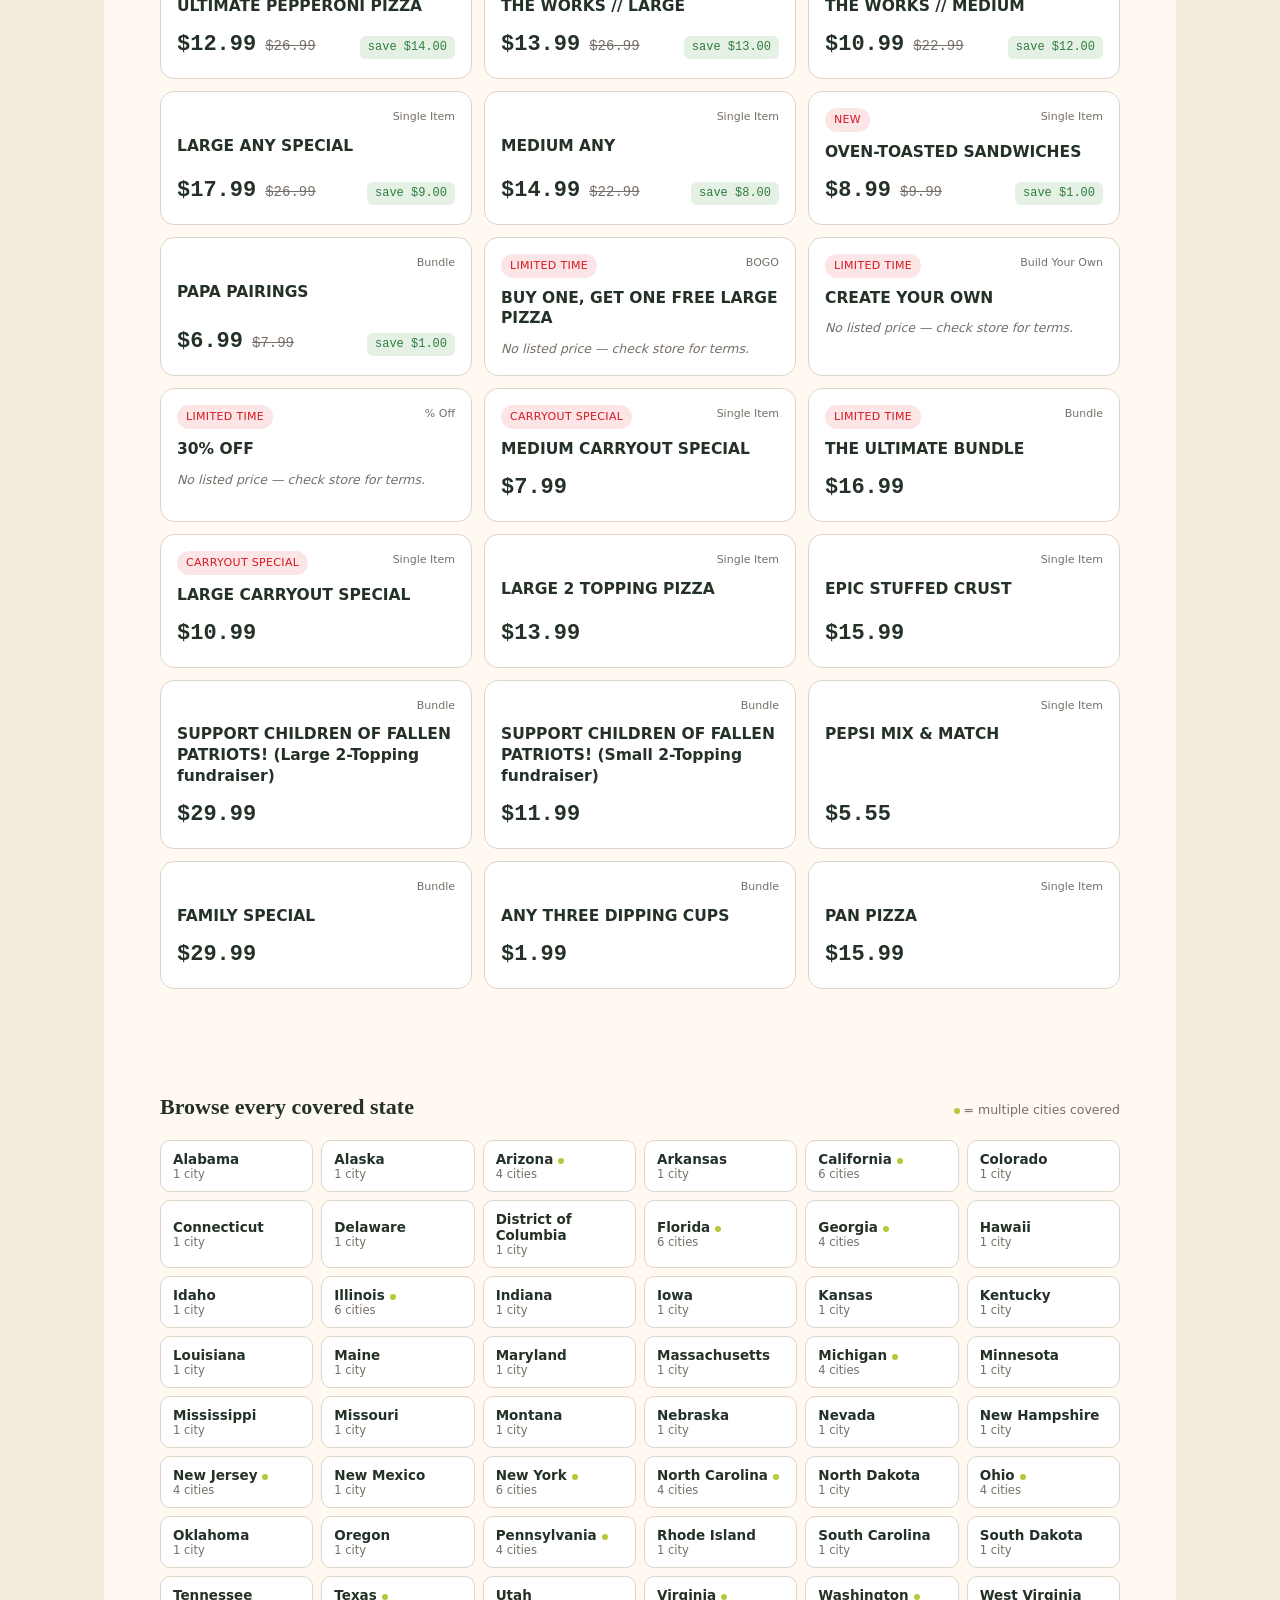
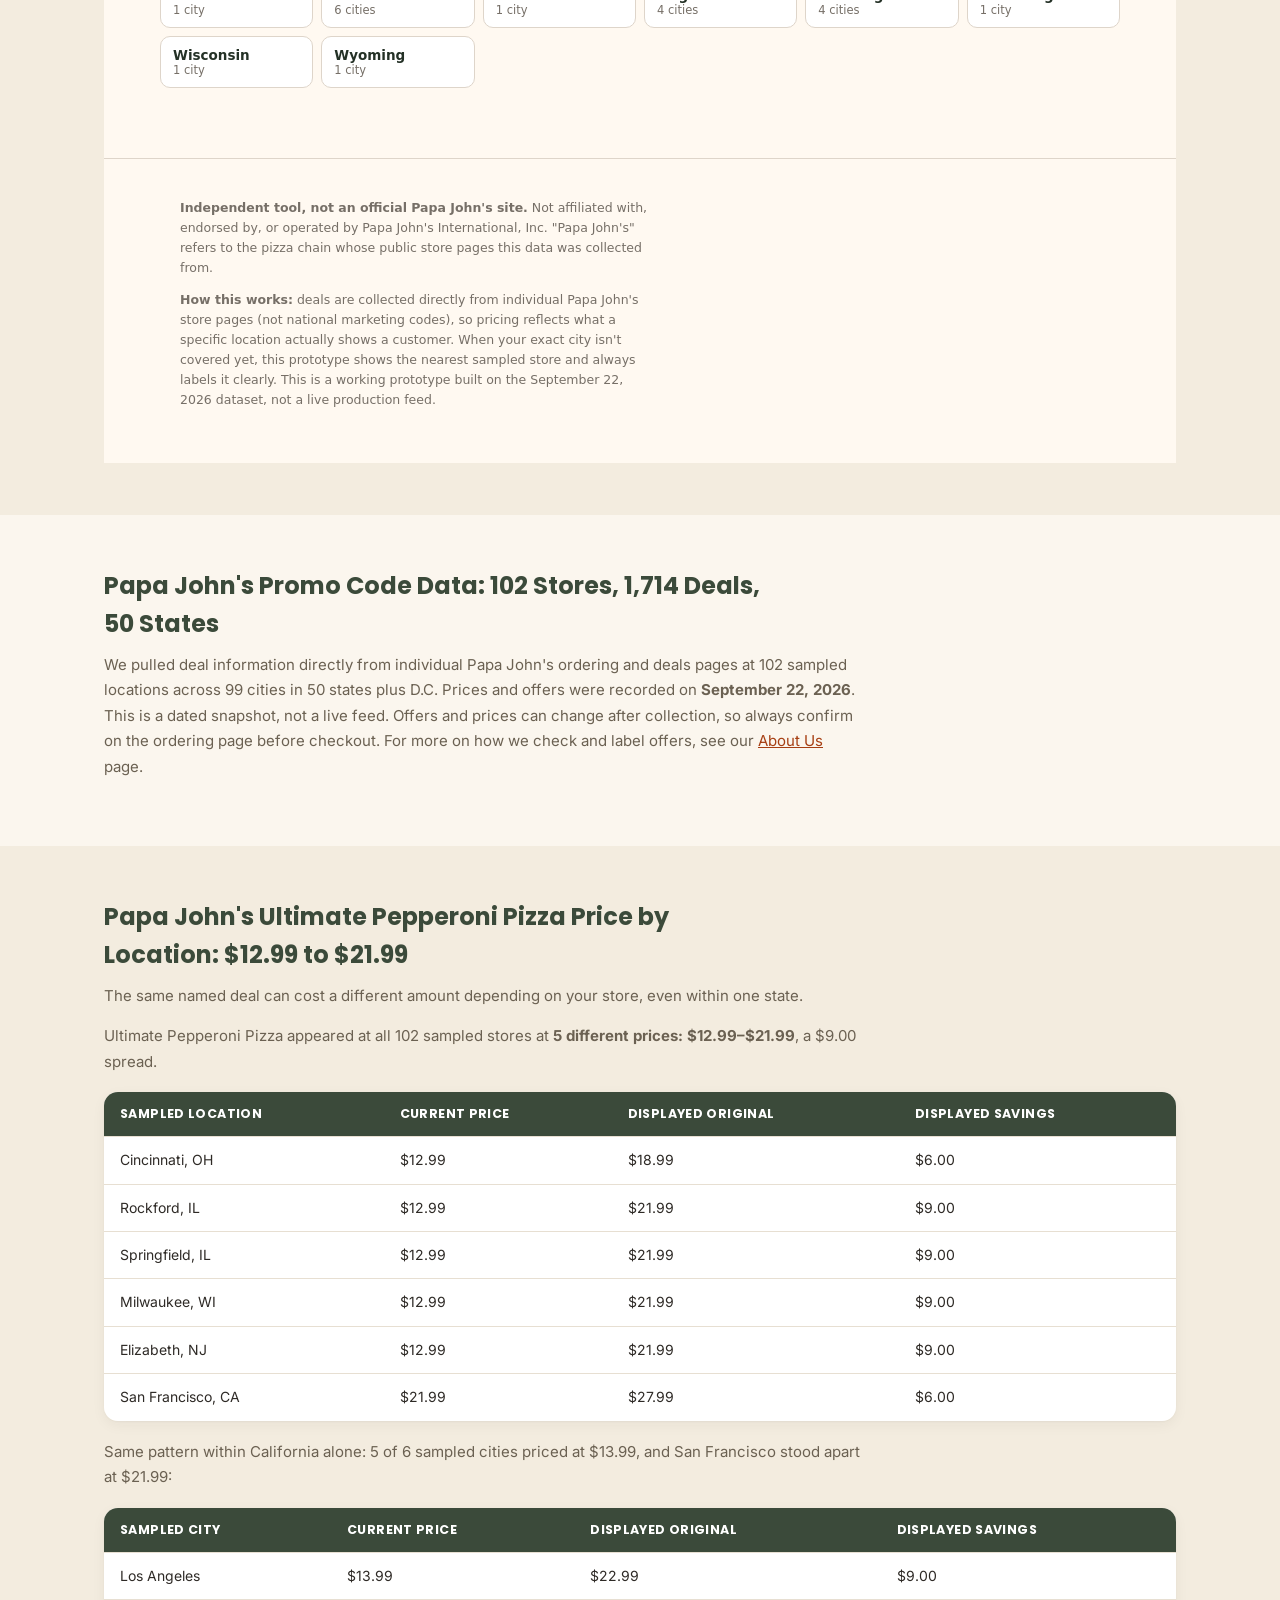
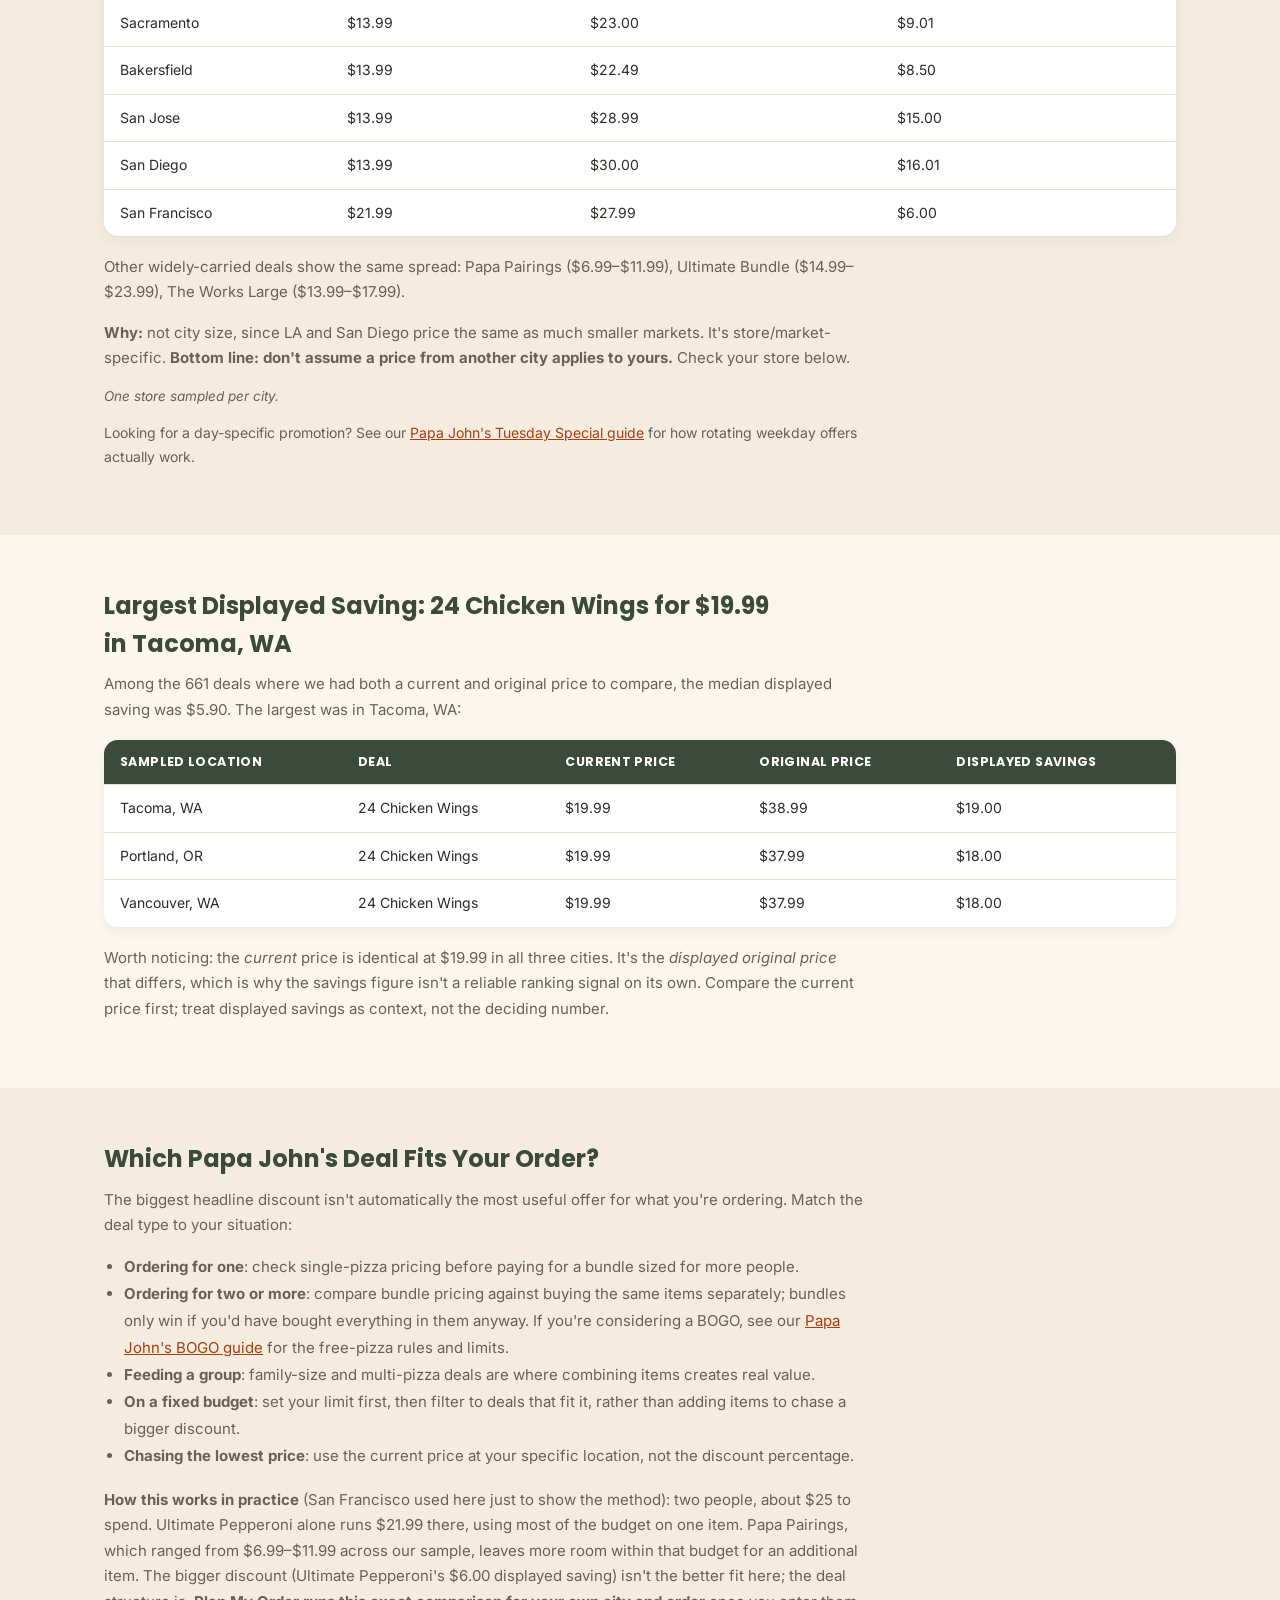
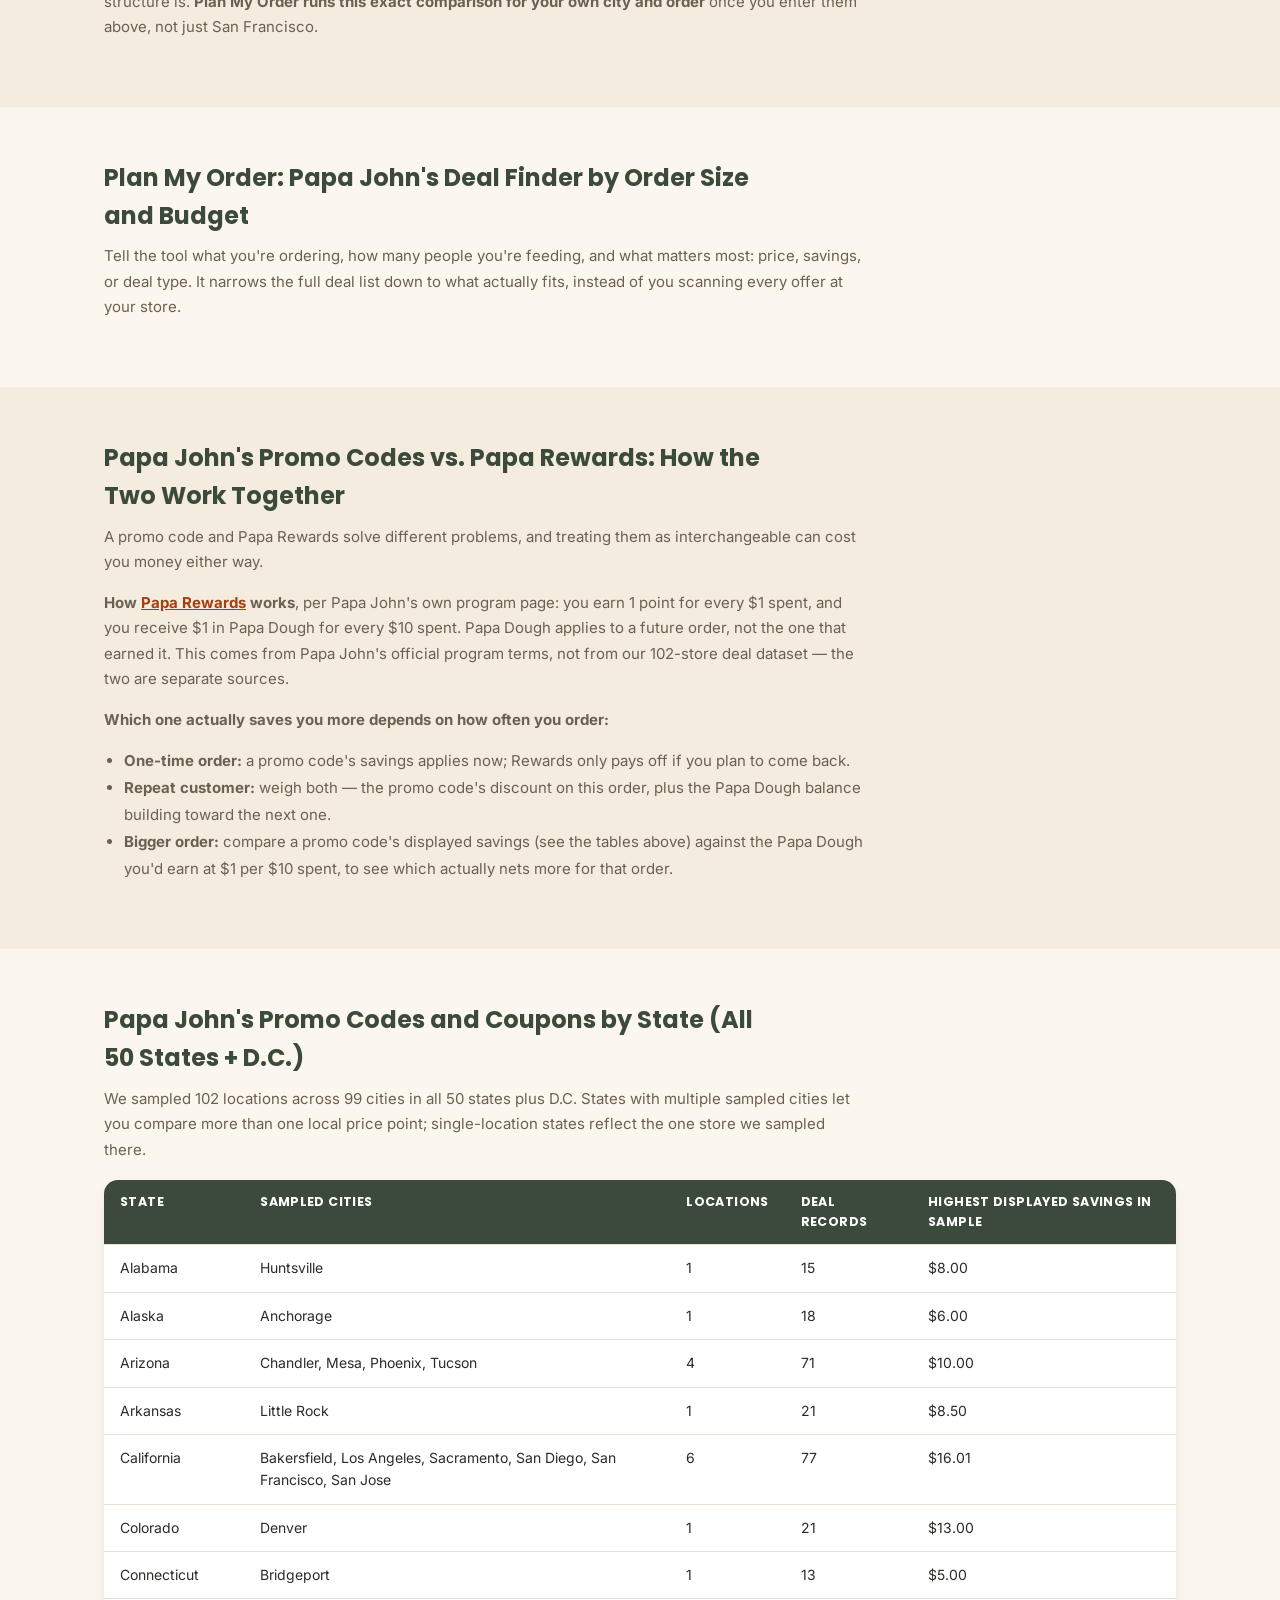
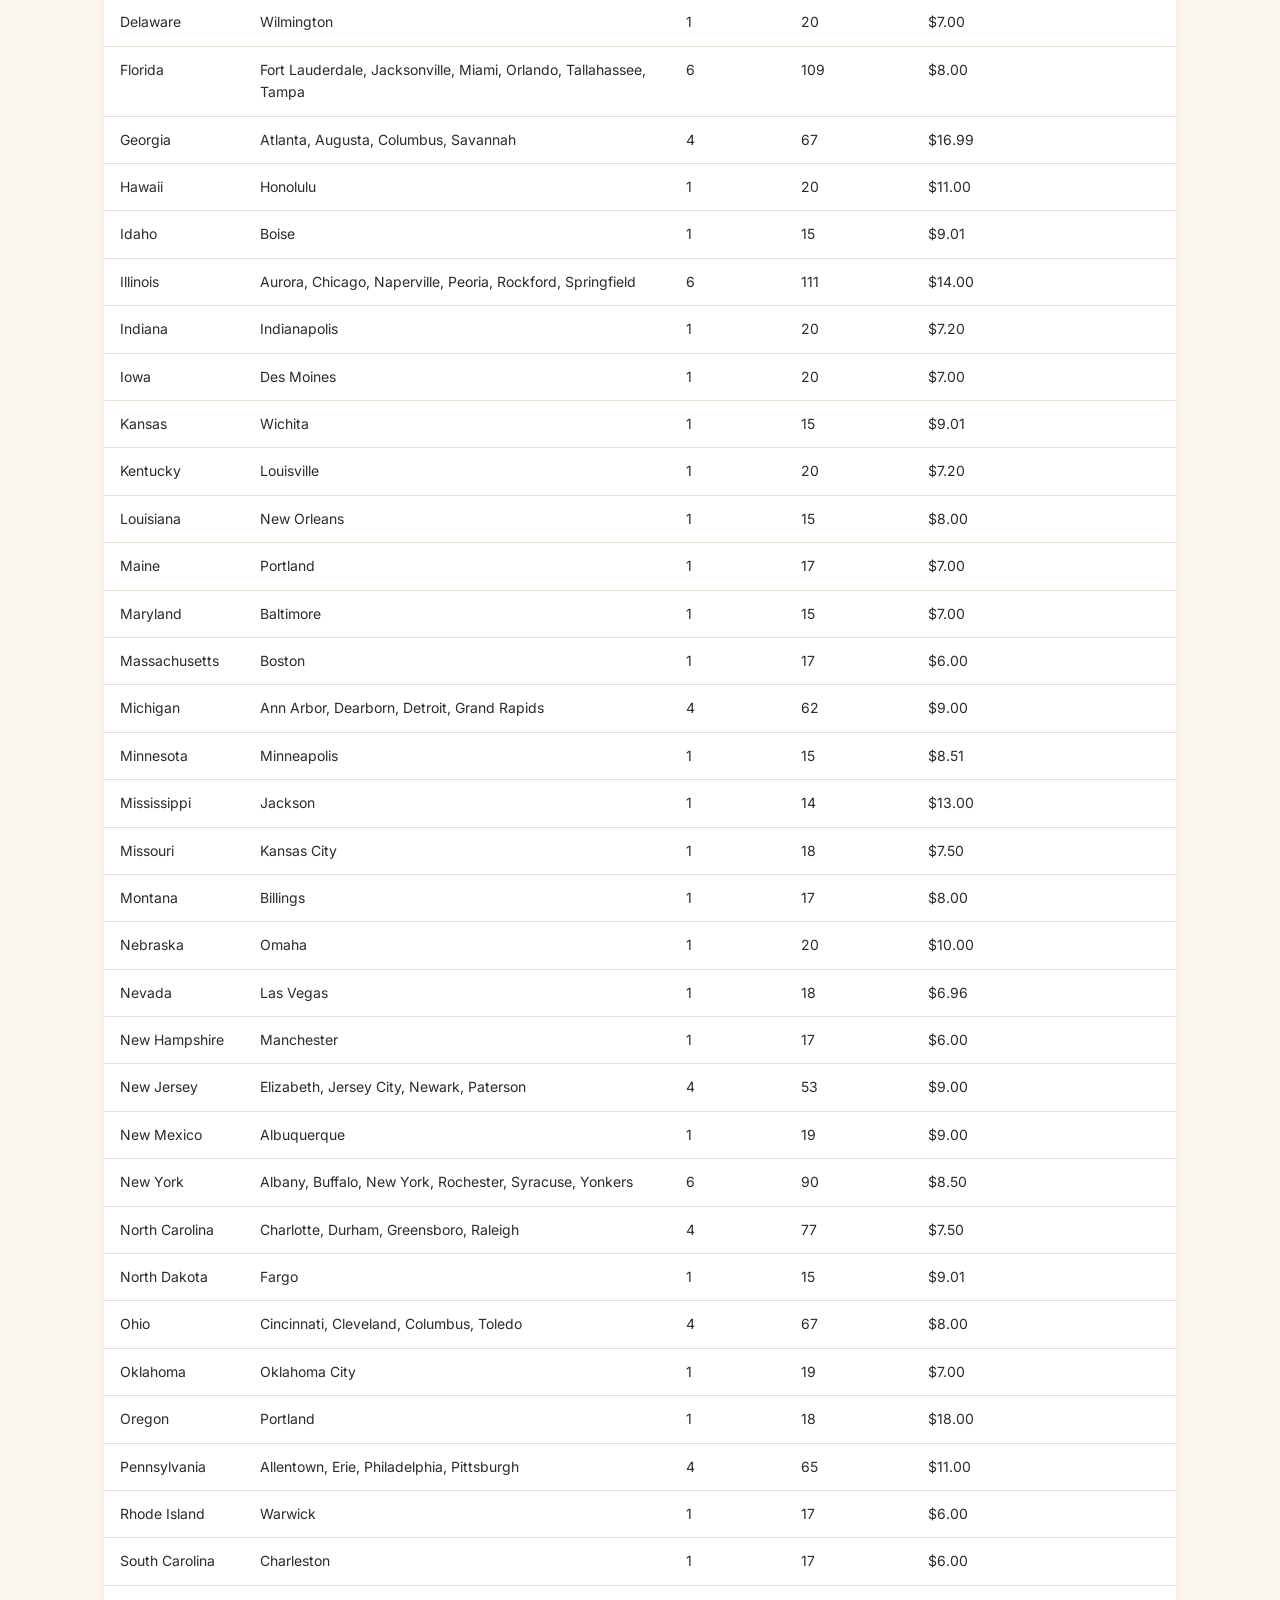
==== commit 33f8a1b1: "Code watch Nov 1, 2026: re-tested 26 codes, same 7 working, SHRINERS2026 and PIZZA26 expired, 6 new " ====
--- a/index.html
+++ b/index.html
@@ -103,26 +103,26 @@
       </div>
       <input type="search" id="pjSearch" placeholder="Search codes and offers" aria-label="Search codes and offers" style="width:100%;max-width:420px;padding:10px 14px;margin-bottom:6px;border:1px solid #d7dde3;border-radius:8px;font-size:15px;">
       <div id="pjGrid" class="pj-grid">
-<article class="pj-card"><div class="pj-card-top"><span class="pj-tag code">Public code</span><span class="pj-ribbon">25% off</span></div><div class="pj-card-body"><h3 class="pj-card-title">25% off full-priced online orders</h3><p class="pj-card-desc">Verified working at checkout on Oct 30, 2026: accepted on an $18.99 large pepperoni pizza, $4.75 off (25%). Community members also reported it working Oct 20, 2026, though a few report it not working at their locations.</p></div><div class="pj-verify-row"><span class="pj-verify-badge confirmed"><svg viewBox="0 0 24 24" fill="none" stroke="currentColor" stroke-width="2.5" stroke-linecap="round" stroke-linejoin="round" width="14" height="14"><path d="M20 6L9 17l-5-5"/></svg> Community-reported</span><span class="pj-last-checked"><svg viewBox="0 0 24 24" fill="none" stroke="currentColor" stroke-width="2" stroke-linecap="round" stroke-linejoin="round" width="11" height="11"><circle cx="12" cy="12" r="10"/><path d="M12 6v6l4 2"/></svg> October 30, 2026</span></div><div class="pj-card-footer"><div class="pj-code-row"><code class="pj-code-text">SM25</code><button type="button" class="pj-copy-inline pj-copy-btn" data-code="SM25">Copy</button></div><button type="button" class="pj-details-btn" data-idx="0">Terms and details</button></div><details class="pj-terms"><summary>Terms and restrictions</summary><p>Not valid on Deals, per the checkout terms shown. Full-priced menu items only. Community reports this month are mixed, but our own Oct 30, 2026 checkout test accepted it.</p></details></article>
-<article class="pj-card"><div class="pj-card-top"><span class="pj-tag code">Public code</span><span class="pj-ribbon">25% off</span></div><div class="pj-card-body"><h3 class="pj-card-title">25% off carryout orders</h3><p class="pj-card-desc">Verified working at checkout on Oct 30, 2026: accepted on an $18.99 large pepperoni pizza, $4.75 off (25%). Also community-reported this month, with a confirmed community success on Oct 7.</p></div><div class="pj-verify-row"><span class="pj-verify-badge confirmed"><svg viewBox="0 0 24 24" fill="none" stroke="currentColor" stroke-width="2.5" stroke-linecap="round" stroke-linejoin="round" width="14" height="14"><path d="M20 6L9 17l-5-5"/></svg> Community-reported</span><span class="pj-last-checked"><svg viewBox="0 0 24 24" fill="none" stroke="currentColor" stroke-width="2" stroke-linecap="round" stroke-linejoin="round" width="11" height="11"><circle cx="12" cy="12" r="10"/><path d="M12 6v6l4 2"/></svg> October 30, 2026</span></div><div class="pj-card-footer"><div class="pj-code-row"><code class="pj-code-text">TAKE25DEAL</code><button type="button" class="pj-copy-inline pj-copy-btn" data-code="TAKE25DEAL">Copy</button></div><button type="button" class="pj-details-btn" data-idx="1">Terms and details</button></div><details class="pj-terms"><summary>Terms and restrictions</summary><p>Carryout only. Not valid on Deals, per the checkout terms shown. Community sources listed it as ending Oct 18, 2026 (unverified), but it still worked in our Oct 30, 2026 checkout test.</p></details></article>
-<article class="pj-card"><div class="pj-card-top"><span class="pj-tag code">Public code</span><span class="pj-ribbon">20% off</span></div><div class="pj-card-body"><h3 class="pj-card-title">20% off online orders</h3><p class="pj-card-desc">Verified working at checkout on Oct 30, 2026: accepted on an $18.99 large pepperoni pizza, $3.80 off (20%).</p></div><div class="pj-verify-row"><span class="pj-verify-badge confirmed"><svg viewBox="0 0 24 24" fill="none" stroke="currentColor" stroke-width="2.5" stroke-linecap="round" stroke-linejoin="round" width="14" height="14"><path d="M20 6L9 17l-5-5"/></svg> Community-reported</span><span class="pj-last-checked"><svg viewBox="0 0 24 24" fill="none" stroke="currentColor" stroke-width="2" stroke-linecap="round" stroke-linejoin="round" width="11" height="11"><circle cx="12" cy="12" r="10"/><path d="M12 6v6l4 2"/></svg> October 30, 2026</span></div><div class="pj-card-footer"><div class="pj-code-row"><code class="pj-code-text">20OFFSA</code><button type="button" class="pj-copy-inline pj-copy-btn" data-code="20OFFSA">Copy</button></div><button type="button" class="pj-details-btn" data-idx="2">Terms and details</button></div><details class="pj-terms"><summary>Terms and restrictions</summary><p>Not valid on Deals, per the checkout terms shown. Some community posts mention a $100+ minimum, but our $18.99 test order was accepted. One database lists it as ending Oct 21, 2026 (unverified), but it still worked in our Oct 30, 2026 checkout test.</p></details></article>
-<article class="pj-card"><div class="pj-card-top"><span class="pj-tag code">Public code</span><span class="pj-ribbon">20% off</span></div><div class="pj-card-body"><h3 class="pj-card-title">20% off select items $35+</h3><p class="pj-card-desc">Verified working at checkout on Oct 30, 2026: accepted on an $18.99 large pepperoni pizza, $3.80 off (20%). Community-reported this month, with a confirmed community success on Oct 6.</p></div><div class="pj-verify-row"><span class="pj-verify-badge confirmed"><svg viewBox="0 0 24 24" fill="none" stroke="currentColor" stroke-width="2.5" stroke-linecap="round" stroke-linejoin="round" width="14" height="14"><path d="M20 6L9 17l-5-5"/></svg> Community-reported</span><span class="pj-last-checked"><svg viewBox="0 0 24 24" fill="none" stroke="currentColor" stroke-width="2" stroke-linecap="round" stroke-linejoin="round" width="11" height="11"><circle cx="12" cy="12" r="10"/><path d="M12 6v6l4 2"/></svg> October 30, 2026</span></div><div class="pj-card-footer"><div class="pj-code-row"><code class="pj-code-text">20OFFEB</code><button type="button" class="pj-copy-inline pj-copy-btn" data-code="20OFFEB">Copy</button></div><button type="button" class="pj-details-btn" data-idx="3">Terms and details</button></div><details class="pj-terms"><summary>Terms and restrictions</summary><p>Not valid on Deals, per the checkout terms shown. Confirm the discount in your cart.</p></details></article>
-<article class="pj-card"><div class="pj-card-top"><span class="pj-tag code">Public code</span><span class="pj-ribbon">20% off</span></div><div class="pj-card-body"><h3 class="pj-card-title">20% off (AMAC member code)</h3><p class="pj-card-desc">Verified working at checkout on Oct 30, 2026: accepted on an $18.99 large pepperoni pizza, $3.80 off (20%). Community-reported this month, with a confirmed community success on Oct 12.</p></div><div class="pj-verify-row"><span class="pj-verify-badge confirmed"><svg viewBox="0 0 24 24" fill="none" stroke="currentColor" stroke-width="2.5" stroke-linecap="round" stroke-linejoin="round" width="14" height="14"><path d="M20 6L9 17l-5-5"/></svg> Community-reported</span><span class="pj-last-checked"><svg viewBox="0 0 24 24" fill="none" stroke="currentColor" stroke-width="2" stroke-linecap="round" stroke-linejoin="round" width="11" height="11"><circle cx="12" cy="12" r="10"/><path d="M12 6v6l4 2"/></svg> October 30, 2026</span></div><div class="pj-card-footer"><div class="pj-code-row"><code class="pj-code-text">AMAC20</code><button type="button" class="pj-copy-inline pj-copy-btn" data-code="AMAC20">Copy</button></div><button type="button" class="pj-details-btn" data-idx="4">Terms and details</button></div><details class="pj-terms"><summary>Terms and restrictions</summary><p>Not valid on Deals, per the checkout terms shown. Eligibility may vary.</p></details></article>
-<article class="pj-card"><div class="pj-card-top"><span class="pj-tag code">Public code</span><span class="pj-ribbon">20% off</span></div><div class="pj-card-body"><h3 class="pj-card-title">20% off (Pepsi promo)</h3><p class="pj-card-desc">Verified working at checkout on Oct 30, 2026: accepted on an $18.99 large pepperoni pizza, $3.80 off (20%). Community members also reported it working Oct 19, 2026. Community sources listed it as ending Oct 23, 2026 (unverified), but it still worked in our Oct 30, 2026 checkout test.</p></div><div class="pj-verify-row"><span class="pj-verify-badge confirmed"><svg viewBox="0 0 24 24" fill="none" stroke="currentColor" stroke-width="2.5" stroke-linecap="round" stroke-linejoin="round" width="14" height="14"><path d="M20 6L9 17l-5-5"/></svg> Community-reported</span><span class="pj-last-checked"><svg viewBox="0 0 24 24" fill="none" stroke="currentColor" stroke-width="2" stroke-linecap="round" stroke-linejoin="round" width="11" height="11"><circle cx="12" cy="12" r="10"/><path d="M12 6v6l4 2"/></svg> October 30, 2026</span></div><div class="pj-card-footer"><div class="pj-code-row"><code class="pj-code-text">PEPSI20</code><button type="button" class="pj-copy-inline pj-copy-btn" data-code="PEPSI20">Copy</button></div><button type="button" class="pj-details-btn" data-idx="5">Terms and details</button></div><details class="pj-terms"><summary>Terms and restrictions</summary><p>Not valid on Deals, per the checkout terms shown. Confirm the discount in your cart.</p></details></article>
-<article class="pj-card"><div class="pj-card-top"><span class="pj-tag code">Public code</span><span class="pj-ribbon">20% off</span></div><div class="pj-card-body"><h3 class="pj-card-title">20% off online orders</h3><p class="pj-card-desc">Verified working at checkout on Oct 30, 2026: accepted on an $18.99 large pepperoni pizza, $3.80 off (20%). Community sources also list it with many past checkout verifications.</p></div><div class="pj-verify-row"><span class="pj-verify-badge confirmed"><svg viewBox="0 0 24 24" fill="none" stroke="currentColor" stroke-width="2.5" stroke-linecap="round" stroke-linejoin="round" width="14" height="14"><path d="M20 6L9 17l-5-5"/></svg> Community-reported</span><span class="pj-last-checked"><svg viewBox="0 0 24 24" fill="none" stroke="currentColor" stroke-width="2" stroke-linecap="round" stroke-linejoin="round" width="11" height="11"><circle cx="12" cy="12" r="10"/><path d="M12 6v6l4 2"/></svg> October 30, 2026</span></div><div class="pj-card-footer"><div class="pj-code-row"><code class="pj-code-text">20OFFAD</code><button type="button" class="pj-copy-inline pj-copy-btn" data-code="20OFFAD">Copy</button></div><button type="button" class="pj-details-btn" data-idx="6">Terms and details</button></div><details class="pj-terms"><summary>Terms and restrictions</summary><p>Not valid on Deals, per the checkout terms shown. Confirm the discount in your cart.</p></details></article>
-<article class="pj-card"><div class="pj-card-top"><span class="pj-tag code">Public code</span><span class="pj-ribbon">51% off</span></div><div class="pj-card-body"><h3 class="pj-card-title">51% off regular menu price pizzas</h3><p class="pj-card-desc">From a Papa John’s TV commercial published Oct 4, 2026: 51% off regular menu-priced pizzas at participating locations. Tested at checkout on Oct 30, 2026 at a Los Angeles store: not accepted, which fits a regional or limited-time offer.</p></div><div class="pj-verify-row"><span class="pj-verify-badge official"><svg viewBox="0 0 24 24" fill="none" stroke="currentColor" stroke-width="2.5" stroke-linecap="round" stroke-linejoin="round" width="14" height="14"><path d="M20 6L9 17l-5-5"/></svg> Official offer</span><span class="pj-last-checked"><svg viewBox="0 0 24 24" fill="none" stroke="currentColor" stroke-width="2" stroke-linecap="round" stroke-linejoin="round" width="11" height="11"><circle cx="12" cy="12" r="10"/><path d="M12 6v6l4 2"/></svg> October 30, 2026</span></div><div class="pj-card-footer"><div class="pj-code-row"><code class="pj-code-text">51isBetter</code><button type="button" class="pj-copy-inline pj-copy-btn" data-code="51isBetter">Copy</button></div><button type="button" class="pj-details-btn" data-idx="7">Terms and details</button></div><details class="pj-terms"><summary>Terms and restrictions</summary><p>Regular menu-priced pizzas only, participating locations. Cannot combine with other offers. Confirm the discount in your cart before paying.</p></details></article>
-<article class="pj-card"><div class="pj-card-top"><span class="pj-tag code">Public code</span><span class="pj-ribbon">20% off</span></div><div class="pj-card-body"><h3 class="pj-card-title">20% off pizza orders</h3><p class="pj-card-desc">Community-reported as current this month. Tested at checkout on Oct 30, 2026 at a Los Angeles store: not accepted (not valid at that location).</p></div><div class="pj-verify-row"><span class="pj-verify-badge checkout"><svg viewBox="0 0 24 24" fill="none" stroke="currentColor" stroke-width="2.5" stroke-linecap="round" stroke-linejoin="round" width="14" height="14"><path d="M20 6L9 17l-5-5"/></svg> Confirm at checkout</span><span class="pj-last-checked"><svg viewBox="0 0 24 24" fill="none" stroke="currentColor" stroke-width="2" stroke-linecap="round" stroke-linejoin="round" width="11" height="11"><circle cx="12" cy="12" r="10"/><path d="M12 6v6l4 2"/></svg> October 30, 2026</span></div><div class="pj-card-footer"><div class="pj-code-row"><code class="pj-code-text">PJU20OFF</code><button type="button" class="pj-copy-inline pj-copy-btn" data-code="PJU20OFF">Copy</button></div><button type="button" class="pj-details-btn" data-idx="8">Terms and details</button></div><details class="pj-terms"><summary>Terms and restrictions</summary><p>May work at other locations or accounts. Confirm at checkout.</p></details></article>
-<article class="pj-card"><div class="pj-card-top"><span class="pj-tag code">Public code</span><span class="pj-ribbon">30% off</span></div><div class="pj-card-body"><h3 class="pj-card-title">30% off regular menu price</h3><p class="pj-card-desc">Posted Oct 12, 2026 on official Papa Johns franchise Facebook pages (Rockford South and Oak Creek, WI). Tested at checkout on Oct 30, 2026 at a Los Angeles store: not accepted, which fits a regional offer.</p></div><div class="pj-verify-row"><span class="pj-verify-badge official"><svg viewBox="0 0 24 24" fill="none" stroke="currentColor" stroke-width="2.5" stroke-linecap="round" stroke-linejoin="round" width="14" height="14"><path d="M20 6L9 17l-5-5"/></svg> Official offer</span><span class="pj-last-checked"><svg viewBox="0 0 24 24" fill="none" stroke="currentColor" stroke-width="2" stroke-linecap="round" stroke-linejoin="round" width="11" height="11"><circle cx="12" cy="12" r="10"/><path d="M12 6v6l4 2"/></svg> October 30, 2026</span></div><div class="pj-card-footer"><div class="pj-code-row"><code class="pj-code-text">FAN30</code><button type="button" class="pj-copy-inline pj-copy-btn" data-code="FAN30">Copy</button></div><button type="button" class="pj-details-btn" data-idx="9">Terms and details</button></div><details class="pj-terms"><summary>Terms and restrictions</summary><p>Likely regional or franchise-specific. Confirm the discount in your cart before paying.</p></details></article>
-<article class="pj-card"><div class="pj-card-top"><span class="pj-tag code">Regional</span><span class="pj-ribbon">25% off</span></div><div class="pj-card-body"><h3 class="pj-card-title">25% off (Hampton Roads VA)</h3><p class="pj-card-desc">Still promoted Oct 16, 2026 for Papa Johns of Hampton Roads, valid at 26 locations there. Tested at checkout on Oct 30, 2026 at a Los Angeles store: not accepted, as expected for a regional code.</p></div><div class="pj-verify-row"><span class="pj-verify-badge checkout"><svg viewBox="0 0 24 24" fill="none" stroke="currentColor" stroke-width="2.5" stroke-linecap="round" stroke-linejoin="round" width="14" height="14"><path d="M20 6L9 17l-5-5"/></svg> Confirm at checkout</span><span class="pj-last-checked"><svg viewBox="0 0 24 24" fill="none" stroke="currentColor" stroke-width="2" stroke-linecap="round" stroke-linejoin="round" width="11" height="11"><circle cx="12" cy="12" r="10"/><path d="M12 6v6l4 2"/></svg> October 30, 2026</span></div><div class="pj-card-footer"><div class="pj-code-row"><code class="pj-code-text">ACTIVECHILD25</code><button type="button" class="pj-copy-inline pj-copy-btn" data-code="ACTIVECHILD25">Copy</button></div><button type="button" class="pj-details-btn" data-idx="10">Terms and details</button></div><details class="pj-terms"><summary>Terms and restrictions</summary><p>Hampton Roads, Virginia locations only. Confirm the discount in your cart.</p></details></article>
-<article class="pj-card"><div class="pj-card-top"><span class="pj-tag code">Regional</span><span class="pj-ribbon">26% off</span></div><div class="pj-card-body"><h3 class="pj-card-title">26% off (Shriners fundraiser, Oct 1-31)</h3><p class="pj-card-desc">Posted Sep 30, 2026 on a Papa Johns franchise store feed: 26% off at participating locations through Oct 31, 2026, with 10% of qualifying sales donated to Shriners Children’s. Tested at checkout on Oct 30, 2026 at a Los Angeles store: not accepted, which fits a participating locations offer.</p></div><div class="pj-verify-row"><span class="pj-verify-badge checkout"><svg viewBox="0 0 24 24" fill="none" stroke="currentColor" stroke-width="2.5" stroke-linecap="round" stroke-linejoin="round" width="14" height="14"><path d="M20 6L9 17l-5-5"/></svg> Confirm at checkout</span><span class="pj-last-checked"><svg viewBox="0 0 24 24" fill="none" stroke="currentColor" stroke-width="2" stroke-linecap="round" stroke-linejoin="round" width="11" height="11"><circle cx="12" cy="12" r="10"/><path d="M12 6v6l4 2"/></svg> October 30, 2026</span></div><div class="pj-card-footer"><div class="pj-code-row"><code class="pj-code-text">SHRINERS2026</code><button type="button" class="pj-copy-inline pj-copy-btn" data-code="SHRINERS2026">Copy</button></div><button type="button" class="pj-details-btn" data-idx="11">Terms and details</button></div><details class="pj-terms"><summary>Terms and restrictions</summary><p>Participating locations only. Confirm the discount in your cart before paying.</p></details></article>
-<article class="pj-card"><div class="pj-card-top"><span class="pj-tag code">Regional</span><span class="pj-ribbon">26% off</span></div><div class="pj-card-body"><h3 class="pj-card-title">26% off all pizzas (National Pizza Month)</h3><p class="pj-card-desc">Posted Oct 1, 2026 on a Papa Johns franchise store feed: 26% off all pizzas for National Pizza Month, Oct 1-31, 2026. Tested at checkout on Oct 30, 2026 at a Los Angeles store: not accepted, which fits a participating locations offer.</p></div><div class="pj-verify-row"><span class="pj-verify-badge checkout"><svg viewBox="0 0 24 24" fill="none" stroke="currentColor" stroke-width="2.5" stroke-linecap="round" stroke-linejoin="round" width="14" height="14"><path d="M20 6L9 17l-5-5"/></svg> Confirm at checkout</span><span class="pj-last-checked"><svg viewBox="0 0 24 24" fill="none" stroke="currentColor" stroke-width="2" stroke-linecap="round" stroke-linejoin="round" width="11" height="11"><circle cx="12" cy="12" r="10"/><path d="M12 6v6l4 2"/></svg> October 30, 2026</span></div><div class="pj-card-footer"><div class="pj-code-row"><code class="pj-code-text">PIZZA26</code><button type="button" class="pj-copy-inline pj-copy-btn" data-code="PIZZA26">Copy</button></div><button type="button" class="pj-details-btn" data-idx="12">Terms and details</button></div><details class="pj-terms"><summary>Terms and restrictions</summary><p>Participating locations only, Oct 1-31, 2026. Confirm the discount in your cart before paying.</p></details></article>
-<article class="pj-card"><div class="pj-card-top"><span class="pj-tag code">Regional</span><span class="pj-ribbon">25% off</span></div><div class="pj-card-body"><h3 class="pj-card-title">25% off (LOGAN fundraiser, South Bend area)</h3><p class="pj-card-desc">Posted Oct 13, 2026 on a Papa Johns franchise store feed: 25% off regularly priced menu items, with 10% of qualifying sales going to the LOGAN Center. Tested at checkout on Oct 30, 2026 at a Los Angeles store: not accepted, as expected for a local fundraiser code.</p></div><div class="pj-verify-row"><span class="pj-verify-badge checkout"><svg viewBox="0 0 24 24" fill="none" stroke="currentColor" stroke-width="2.5" stroke-linecap="round" stroke-linejoin="round" width="14" height="14"><path d="M20 6L9 17l-5-5"/></svg> Confirm at checkout</span><span class="pj-last-checked"><svg viewBox="0 0 24 24" fill="none" stroke="currentColor" stroke-width="2" stroke-linecap="round" stroke-linejoin="round" width="11" height="11"><circle cx="12" cy="12" r="10"/><path d="M12 6v6l4 2"/></svg> October 30, 2026</span></div><div class="pj-card-footer"><div class="pj-code-row"><code class="pj-code-text">LOGAN</code><button type="button" class="pj-copy-inline pj-copy-btn" data-code="LOGAN">Copy</button></div><button type="button" class="pj-details-btn" data-idx="13">Terms and details</button></div><details class="pj-terms"><summary>Terms and restrictions</summary><p>South Bend area fundraiser code. Confirm the discount in your cart before paying.</p></details></article>
-<article class="pj-card"><div class="pj-card-top"><span class="pj-tag code">Public code</span><span class="pj-ribbon">Up to 30% off</span></div><div class="pj-card-body"><h3 class="pj-card-title">Up to 30% off</h3><p class="pj-card-desc">Community-reported this month. Tested at checkout on Oct 30, 2026 at a Los Angeles store: not accepted (not valid at that location).</p></div><div class="pj-verify-row"><span class="pj-verify-badge checkout"><svg viewBox="0 0 24 24" fill="none" stroke="currentColor" stroke-width="2.5" stroke-linecap="round" stroke-linejoin="round" width="14" height="14"><path d="M20 6L9 17l-5-5"/></svg> Confirm at checkout</span><span class="pj-last-checked"><svg viewBox="0 0 24 24" fill="none" stroke="currentColor" stroke-width="2" stroke-linecap="round" stroke-linejoin="round" width="11" height="11"><circle cx="12" cy="12" r="10"/><path d="M12 6v6l4 2"/></svg> October 30, 2026</span></div><div class="pj-card-footer"><div class="pj-code-row"><code class="pj-code-text">THANKS30</code><button type="button" class="pj-copy-inline pj-copy-btn" data-code="THANKS30">Copy</button></div><button type="button" class="pj-details-btn" data-idx="14">Terms and details</button></div><details class="pj-terms"><summary>Terms and restrictions</summary><p>May work at other locations. Confirm at checkout.</p></details></article>
-<article class="pj-card"><div class="pj-card-top"><span class="pj-tag code">Public code</span><span class="pj-ribbon">40% off</span></div><div class="pj-card-body"><h3 class="pj-card-title">40% off (exclusive coupon)</h3><p class="pj-card-desc">Community-reported this month. Tested at checkout on Oct 30, 2026 at a Los Angeles store: not accepted (not valid at that location).</p></div><div class="pj-verify-row"><span class="pj-verify-badge checkout"><svg viewBox="0 0 24 24" fill="none" stroke="currentColor" stroke-width="2.5" stroke-linecap="round" stroke-linejoin="round" width="14" height="14"><path d="M20 6L9 17l-5-5"/></svg> Confirm at checkout</span><span class="pj-last-checked"><svg viewBox="0 0 24 24" fill="none" stroke="currentColor" stroke-width="2" stroke-linecap="round" stroke-linejoin="round" width="11" height="11"><circle cx="12" cy="12" r="10"/><path d="M12 6v6l4 2"/></svg> October 30, 2026</span></div><div class="pj-card-footer"><div class="pj-code-row"><code class="pj-code-text">ISU40</code><button type="button" class="pj-copy-inline pj-copy-btn" data-code="ISU40">Copy</button></div><button type="button" class="pj-details-btn" data-idx="15">Terms and details</button></div><details class="pj-terms"><summary>Terms and restrictions</summary><p>May work at other locations or accounts. Confirm at checkout.</p></details></article>
-<article class="pj-card"><div class="pj-card-top"><span class="pj-tag code">Public code</span><span class="pj-ribbon">50% off</span></div><div class="pj-card-body"><h3 class="pj-card-title">50% off regular-priced pizza</h3><p class="pj-card-desc">Community-reported this month and listed as expiring soon. Tested at checkout on Oct 30, 2026 at a Los Angeles store: not accepted (not valid at that location).</p></div><div class="pj-verify-row"><span class="pj-verify-badge checkout"><svg viewBox="0 0 24 24" fill="none" stroke="currentColor" stroke-width="2.5" stroke-linecap="round" stroke-linejoin="round" width="14" height="14"><path d="M20 6L9 17l-5-5"/></svg> Confirm at checkout</span><span class="pj-last-checked"><svg viewBox="0 0 24 24" fill="none" stroke="currentColor" stroke-width="2" stroke-linecap="round" stroke-linejoin="round" width="11" height="11"><circle cx="12" cy="12" r="10"/><path d="M12 6v6l4 2"/></svg> October 30, 2026</span></div><div class="pj-card-footer"><div class="pj-code-row"><code class="pj-code-text">CURVE50</code><button type="button" class="pj-copy-inline pj-copy-btn" data-code="CURVE50">Copy</button></div><button type="button" class="pj-details-btn" data-idx="16">Terms and details</button></div><details class="pj-terms"><summary>Terms and restrictions</summary><p>Regular-priced pizza only. May work at other locations. Confirm at checkout.</p></details></article>
-<article class="pj-card"><div class="pj-card-top"><span class="pj-tag code">Public code</span><span class="pj-ribbon">Free delivery</span></div><div class="pj-card-body"><h3 class="pj-card-title">10% off plus free delivery</h3><p class="pj-card-desc">Community-reported this month. Delivery orders only: our Oct 30, 2026 carryout test cart could not apply it (the site showed a delivery-only notice).</p></div><div class="pj-verify-row"><span class="pj-verify-badge checkout"><svg viewBox="0 0 24 24" fill="none" stroke="currentColor" stroke-width="2.5" stroke-linecap="round" stroke-linejoin="round" width="14" height="14"><path d="M20 6L9 17l-5-5"/></svg> Confirm at checkout</span><span class="pj-last-checked"><svg viewBox="0 0 24 24" fill="none" stroke="currentColor" stroke-width="2" stroke-linecap="round" stroke-linejoin="round" width="11" height="11"><circle cx="12" cy="12" r="10"/><path d="M12 6v6l4 2"/></svg> October 30, 2026</span></div><div class="pj-card-footer"><div class="pj-code-row"><code class="pj-code-text">FREEDELIVERY</code><button type="button" class="pj-copy-inline pj-copy-btn" data-code="FREEDELIVERY">Copy</button></div><button type="button" class="pj-details-btn" data-idx="17">Terms and details</button></div><details class="pj-terms"><summary>Terms and restrictions</summary><p>Delivery orders only. Confirm at checkout; terms may vary by store.</p></details></article>
-<article class="pj-card"><div class="pj-card-top"><span class="pj-tag code">Public code</span><span class="pj-ribbon">$12</span></div><div class="pj-card-body"><h3 class="pj-card-title">Medium 5-topping or specialty pizza for $12</h3><p class="pj-card-desc">Community-reported this month. Tested at checkout on Oct 30, 2026 at a Los Angeles store: not accepted.</p></div><div class="pj-verify-row"><span class="pj-verify-badge checkout"><svg viewBox="0 0 24 24" fill="none" stroke="currentColor" stroke-width="2.5" stroke-linecap="round" stroke-linejoin="round" width="14" height="14"><path d="M20 6L9 17l-5-5"/></svg> Confirm at checkout</span><span class="pj-last-checked"><svg viewBox="0 0 24 24" fill="none" stroke="currentColor" stroke-width="2" stroke-linecap="round" stroke-linejoin="round" width="11" height="11"><circle cx="12" cy="12" r="10"/><path d="M12 6v6l4 2"/></svg> October 30, 2026</span></div><div class="pj-card-footer"><div class="pj-code-row"><code class="pj-code-text">12for12</code><button type="button" class="pj-copy-inline pj-copy-btn" data-code="12for12">Copy</button></div><button type="button" class="pj-details-btn" data-idx="18">Terms and details</button></div><details class="pj-terms"><summary>Terms and restrictions</summary><p>May work at other locations. Confirm at checkout.</p></details></article>
-<article class="pj-card"><div class="pj-card-top"><span class="pj-tag code">Public code</span><span class="pj-ribbon">$30 bundle</span></div><div class="pj-card-body"><h3 class="pj-card-title">Family meal for $30 (Halloween)</h3><p class="pj-card-desc">Posted Oct 26, 2026 on a deals blog: $30 family meal through Oct 31, 2026, with one large 2-topping pizza, one large cheese pizza, an order of cheese sticks, and a 2-liter soda. Tested at checkout on Oct 30, 2026 at a Los Angeles store on a single-pizza cart: not accepted, which fits a bundle or participating-locations offer; a full bundle cart was not tested.</p></div><div class="pj-verify-row"><span class="pj-verify-badge checkout"><svg viewBox="0 0 24 24" fill="none" stroke="currentColor" stroke-width="2.5" stroke-linecap="round" stroke-linejoin="round" width="14" height="14"><path d="M20 6L9 17l-5-5"/></svg> Confirm at checkout</span><span class="pj-last-checked"><svg viewBox="0 0 24 24" fill="none" stroke="currentColor" stroke-width="2" stroke-linecap="round" stroke-linejoin="round" width="11" height="11"><circle cx="12" cy="12" r="10"/><path d="M12 6v6l4 2"/></svg> October 30, 2026</span></div><div class="pj-card-footer"><div class="pj-code-row"><code class="pj-code-text">PJFF</code><button type="button" class="pj-copy-inline pj-copy-btn" data-code="PJFF">Copy</button></div><button type="button" class="pj-details-btn" data-idx="19">Terms and details</button></div><details class="pj-terms"><summary>Terms and restrictions</summary><p>Bundle items required, participating locations. Listed as valid through Oct 31, 2026 (unverified). Confirm the discount in your cart before paying.</p></details></article>
+<article class="pj-card"><div class="pj-card-top"><span class="pj-tag code">Public code</span><span class="pj-ribbon">25% off</span></div><div class="pj-card-body"><h3 class="pj-card-title">25% off full-priced online orders</h3><p class="pj-card-desc">Verified working at checkout on Nov 1, 2026: accepted on an $18.99 large pepperoni pizza, $4.75 off (25%). Community members also reported it working Oct 20, 2026, though a few report it not working at their locations.</p></div><div class="pj-verify-row"><span class="pj-verify-badge confirmed"><svg viewBox="0 0 24 24" fill="none" stroke="currentColor" stroke-width="2.5" stroke-linecap="round" stroke-linejoin="round" width="14" height="14"><path d="M20 6L9 17l-5-5"/></svg> Community-reported</span><span class="pj-last-checked"><svg viewBox="0 0 24 24" fill="none" stroke="currentColor" stroke-width="2" stroke-linecap="round" stroke-linejoin="round" width="11" height="11"><circle cx="12" cy="12" r="10"/><path d="M12 6v6l4 2"/></svg> November 1, 2026</span></div><div class="pj-card-footer"><div class="pj-code-row"><code class="pj-code-text">SM25</code><button type="button" class="pj-copy-inline pj-copy-btn" data-code="SM25">Copy</button></div><button type="button" class="pj-details-btn" data-idx="0">Terms and details</button></div><details class="pj-terms"><summary>Terms and restrictions</summary><p>Not valid on Deals, per the checkout terms shown. Full-priced menu items only. Community reports this month are mixed, but our own Nov 1, 2026 checkout test accepted it.</p></details></article>
+<article class="pj-card"><div class="pj-card-top"><span class="pj-tag code">Public code</span><span class="pj-ribbon">25% off</span></div><div class="pj-card-body"><h3 class="pj-card-title">25% off carryout orders</h3><p class="pj-card-desc">Verified working at checkout on Nov 1, 2026: accepted on an $18.99 large pepperoni pizza, $4.75 off (25%). Also community-reported this month, with a confirmed community success on Oct 7.</p></div><div class="pj-verify-row"><span class="pj-verify-badge confirmed"><svg viewBox="0 0 24 24" fill="none" stroke="currentColor" stroke-width="2.5" stroke-linecap="round" stroke-linejoin="round" width="14" height="14"><path d="M20 6L9 17l-5-5"/></svg> Community-reported</span><span class="pj-last-checked"><svg viewBox="0 0 24 24" fill="none" stroke="currentColor" stroke-width="2" stroke-linecap="round" stroke-linejoin="round" width="11" height="11"><circle cx="12" cy="12" r="10"/><path d="M12 6v6l4 2"/></svg> November 1, 2026</span></div><div class="pj-card-footer"><div class="pj-code-row"><code class="pj-code-text">TAKE25DEAL</code><button type="button" class="pj-copy-inline pj-copy-btn" data-code="TAKE25DEAL">Copy</button></div><button type="button" class="pj-details-btn" data-idx="1">Terms and details</button></div><details class="pj-terms"><summary>Terms and restrictions</summary><p>Carryout only. Not valid on Deals, per the checkout terms shown. Community sources listed it as ending Oct 18, 2026 (unverified), but it still worked in our Nov 1, 2026 checkout test.</p></details></article>
+<article class="pj-card"><div class="pj-card-top"><span class="pj-tag code">Public code</span><span class="pj-ribbon">20% off</span></div><div class="pj-card-body"><h3 class="pj-card-title">20% off online orders</h3><p class="pj-card-desc">Verified working at checkout on Nov 1, 2026: accepted on an $18.99 large pepperoni pizza, $3.80 off (20%).</p></div><div class="pj-verify-row"><span class="pj-verify-badge confirmed"><svg viewBox="0 0 24 24" fill="none" stroke="currentColor" stroke-width="2.5" stroke-linecap="round" stroke-linejoin="round" width="14" height="14"><path d="M20 6L9 17l-5-5"/></svg> Community-reported</span><span class="pj-last-checked"><svg viewBox="0 0 24 24" fill="none" stroke="currentColor" stroke-width="2" stroke-linecap="round" stroke-linejoin="round" width="11" height="11"><circle cx="12" cy="12" r="10"/><path d="M12 6v6l4 2"/></svg> November 1, 2026</span></div><div class="pj-card-footer"><div class="pj-code-row"><code class="pj-code-text">20OFFSA</code><button type="button" class="pj-copy-inline pj-copy-btn" data-code="20OFFSA">Copy</button></div><button type="button" class="pj-details-btn" data-idx="2">Terms and details</button></div><details class="pj-terms"><summary>Terms and restrictions</summary><p>Not valid on Deals, per the checkout terms shown. Some community posts mention a $100+ minimum, but our $18.99 test order was accepted. One database lists it as ending Oct 21, 2026 (unverified), but it still worked in our Nov 1, 2026 checkout test.</p></details></article>
+<article class="pj-card"><div class="pj-card-top"><span class="pj-tag code">Public code</span><span class="pj-ribbon">20% off</span></div><div class="pj-card-body"><h3 class="pj-card-title">20% off select items $35+</h3><p class="pj-card-desc">Verified working at checkout on Nov 1, 2026: accepted on an $18.99 large pepperoni pizza, $3.80 off (20%). Community-reported this month, with a confirmed community success on Oct 6.</p></div><div class="pj-verify-row"><span class="pj-verify-badge confirmed"><svg viewBox="0 0 24 24" fill="none" stroke="currentColor" stroke-width="2.5" stroke-linecap="round" stroke-linejoin="round" width="14" height="14"><path d="M20 6L9 17l-5-5"/></svg> Community-reported</span><span class="pj-last-checked"><svg viewBox="0 0 24 24" fill="none" stroke="currentColor" stroke-width="2" stroke-linecap="round" stroke-linejoin="round" width="11" height="11"><circle cx="12" cy="12" r="10"/><path d="M12 6v6l4 2"/></svg> November 1, 2026</span></div><div class="pj-card-footer"><div class="pj-code-row"><code class="pj-code-text">20OFFEB</code><button type="button" class="pj-copy-inline pj-copy-btn" data-code="20OFFEB">Copy</button></div><button type="button" class="pj-details-btn" data-idx="3">Terms and details</button></div><details class="pj-terms"><summary>Terms and restrictions</summary><p>Not valid on Deals, per the checkout terms shown. Confirm the discount in your cart.</p></details></article>
+<article class="pj-card"><div class="pj-card-top"><span class="pj-tag code">Public code</span><span class="pj-ribbon">20% off</span></div><div class="pj-card-body"><h3 class="pj-card-title">20% off (AMAC member code)</h3><p class="pj-card-desc">Verified working at checkout on Nov 1, 2026: accepted on an $18.99 large pepperoni pizza, $3.80 off (20%). Community-reported this month, with a confirmed community success on Oct 12.</p></div><div class="pj-verify-row"><span class="pj-verify-badge confirmed"><svg viewBox="0 0 24 24" fill="none" stroke="currentColor" stroke-width="2.5" stroke-linecap="round" stroke-linejoin="round" width="14" height="14"><path d="M20 6L9 17l-5-5"/></svg> Community-reported</span><span class="pj-last-checked"><svg viewBox="0 0 24 24" fill="none" stroke="currentColor" stroke-width="2" stroke-linecap="round" stroke-linejoin="round" width="11" height="11"><circle cx="12" cy="12" r="10"/><path d="M12 6v6l4 2"/></svg> November 1, 2026</span></div><div class="pj-card-footer"><div class="pj-code-row"><code class="pj-code-text">AMAC20</code><button type="button" class="pj-copy-inline pj-copy-btn" data-code="AMAC20">Copy</button></div><button type="button" class="pj-details-btn" data-idx="4">Terms and details</button></div><details class="pj-terms"><summary>Terms and restrictions</summary><p>Not valid on Deals, per the checkout terms shown. Eligibility may vary.</p></details></article>
+<article class="pj-card"><div class="pj-card-top"><span class="pj-tag code">Public code</span><span class="pj-ribbon">20% off</span></div><div class="pj-card-body"><h3 class="pj-card-title">20% off (Pepsi promo)</h3><p class="pj-card-desc">Verified working at checkout on Nov 1, 2026: accepted on an $18.99 large pepperoni pizza, $3.80 off (20%). Community members also reported it working Oct 19, 2026. Community sources listed it as ending Oct 23, 2026 (unverified), but it still worked in our Nov 1, 2026 checkout test.</p></div><div class="pj-verify-row"><span class="pj-verify-badge confirmed"><svg viewBox="0 0 24 24" fill="none" stroke="currentColor" stroke-width="2.5" stroke-linecap="round" stroke-linejoin="round" width="14" height="14"><path d="M20 6L9 17l-5-5"/></svg> Community-reported</span><span class="pj-last-checked"><svg viewBox="0 0 24 24" fill="none" stroke="currentColor" stroke-width="2" stroke-linecap="round" stroke-linejoin="round" width="11" height="11"><circle cx="12" cy="12" r="10"/><path d="M12 6v6l4 2"/></svg> November 1, 2026</span></div><div class="pj-card-footer"><div class="pj-code-row"><code class="pj-code-text">PEPSI20</code><button type="button" class="pj-copy-inline pj-copy-btn" data-code="PEPSI20">Copy</button></div><button type="button" class="pj-details-btn" data-idx="5">Terms and details</button></div><details class="pj-terms"><summary>Terms and restrictions</summary><p>Not valid on Deals, per the checkout terms shown. Confirm the discount in your cart.</p></details></article>
+<article class="pj-card"><div class="pj-card-top"><span class="pj-tag code">Public code</span><span class="pj-ribbon">20% off</span></div><div class="pj-card-body"><h3 class="pj-card-title">20% off online orders</h3><p class="pj-card-desc">Verified working at checkout on Nov 1, 2026: accepted on an $18.99 large pepperoni pizza, $3.80 off (20%). Community sources also list it with many past checkout verifications.</p></div><div class="pj-verify-row"><span class="pj-verify-badge confirmed"><svg viewBox="0 0 24 24" fill="none" stroke="currentColor" stroke-width="2.5" stroke-linecap="round" stroke-linejoin="round" width="14" height="14"><path d="M20 6L9 17l-5-5"/></svg> Community-reported</span><span class="pj-last-checked"><svg viewBox="0 0 24 24" fill="none" stroke="currentColor" stroke-width="2" stroke-linecap="round" stroke-linejoin="round" width="11" height="11"><circle cx="12" cy="12" r="10"/><path d="M12 6v6l4 2"/></svg> November 1, 2026</span></div><div class="pj-card-footer"><div class="pj-code-row"><code class="pj-code-text">20OFFAD</code><button type="button" class="pj-copy-inline pj-copy-btn" data-code="20OFFAD">Copy</button></div><button type="button" class="pj-details-btn" data-idx="6">Terms and details</button></div><details class="pj-terms"><summary>Terms and restrictions</summary><p>Not valid on Deals, per the checkout terms shown. Confirm the discount in your cart.</p></details></article>
+<article class="pj-card"><div class="pj-card-top"><span class="pj-tag code">Public code</span><span class="pj-ribbon">51% off</span></div><div class="pj-card-body"><h3 class="pj-card-title">51% off regular menu price pizzas</h3><p class="pj-card-desc">From a Papa John’s TV commercial published Oct 4, 2026: 51% off regular menu-priced pizzas at participating locations. Tested at checkout on Nov 1, 2026 at a Los Angeles store: not accepted, which fits a regional or limited-time offer.</p></div><div class="pj-verify-row"><span class="pj-verify-badge official"><svg viewBox="0 0 24 24" fill="none" stroke="currentColor" stroke-width="2.5" stroke-linecap="round" stroke-linejoin="round" width="14" height="14"><path d="M20 6L9 17l-5-5"/></svg> Official offer</span><span class="pj-last-checked"><svg viewBox="0 0 24 24" fill="none" stroke="currentColor" stroke-width="2" stroke-linecap="round" stroke-linejoin="round" width="11" height="11"><circle cx="12" cy="12" r="10"/><path d="M12 6v6l4 2"/></svg> November 1, 2026</span></div><div class="pj-card-footer"><div class="pj-code-row"><code class="pj-code-text">51isBetter</code><button type="button" class="pj-copy-inline pj-copy-btn" data-code="51isBetter">Copy</button></div><button type="button" class="pj-details-btn" data-idx="7">Terms and details</button></div><details class="pj-terms"><summary>Terms and restrictions</summary><p>Regular menu-priced pizzas only, participating locations. Cannot combine with other offers. Confirm the discount in your cart before paying.</p></details></article>
+<article class="pj-card"><div class="pj-card-top"><span class="pj-tag code">Public code</span><span class="pj-ribbon">20% off</span></div><div class="pj-card-body"><h3 class="pj-card-title">20% off pizza orders</h3><p class="pj-card-desc">Community-reported as current this month. Tested at checkout on Nov 1, 2026 at a Los Angeles store: not accepted (not valid at that location).</p></div><div class="pj-verify-row"><span class="pj-verify-badge checkout"><svg viewBox="0 0 24 24" fill="none" stroke="currentColor" stroke-width="2.5" stroke-linecap="round" stroke-linejoin="round" width="14" height="14"><path d="M20 6L9 17l-5-5"/></svg> Confirm at checkout</span><span class="pj-last-checked"><svg viewBox="0 0 24 24" fill="none" stroke="currentColor" stroke-width="2" stroke-linecap="round" stroke-linejoin="round" width="11" height="11"><circle cx="12" cy="12" r="10"/><path d="M12 6v6l4 2"/></svg> November 1, 2026</span></div><div class="pj-card-footer"><div class="pj-code-row"><code class="pj-code-text">PJU20OFF</code><button type="button" class="pj-copy-inline pj-copy-btn" data-code="PJU20OFF">Copy</button></div><button type="button" class="pj-details-btn" data-idx="8">Terms and details</button></div><details class="pj-terms"><summary>Terms and restrictions</summary><p>May work at other locations or accounts. Confirm at checkout.</p></details></article>
+<article class="pj-card"><div class="pj-card-top"><span class="pj-tag code">Public code</span><span class="pj-ribbon">30% off</span></div><div class="pj-card-body"><h3 class="pj-card-title">30% off regular menu price</h3><p class="pj-card-desc">Posted Oct 12, 2026 on official Papa Johns franchise Facebook pages (Rockford South and Oak Creek, WI). Tested at checkout on Nov 1, 2026 at a Los Angeles store: not accepted, which fits a regional offer.</p></div><div class="pj-verify-row"><span class="pj-verify-badge official"><svg viewBox="0 0 24 24" fill="none" stroke="currentColor" stroke-width="2.5" stroke-linecap="round" stroke-linejoin="round" width="14" height="14"><path d="M20 6L9 17l-5-5"/></svg> Official offer</span><span class="pj-last-checked"><svg viewBox="0 0 24 24" fill="none" stroke="currentColor" stroke-width="2" stroke-linecap="round" stroke-linejoin="round" width="11" height="11"><circle cx="12" cy="12" r="10"/><path d="M12 6v6l4 2"/></svg> November 1, 2026</span></div><div class="pj-card-footer"><div class="pj-code-row"><code class="pj-code-text">FAN30</code><button type="button" class="pj-copy-inline pj-copy-btn" data-code="FAN30">Copy</button></div><button type="button" class="pj-details-btn" data-idx="9">Terms and details</button></div><details class="pj-terms"><summary>Terms and restrictions</summary><p>Likely regional or franchise-specific. Confirm the discount in your cart before paying.</p></details></article>
+<article class="pj-card"><div class="pj-card-top"><span class="pj-tag code">Regional</span><span class="pj-ribbon">25% off</span></div><div class="pj-card-body"><h3 class="pj-card-title">25% off (Hampton Roads VA)</h3><p class="pj-card-desc">Still promoted Oct 16, 2026 for Papa Johns of Hampton Roads, valid at 26 locations there. Tested at checkout on Nov 1, 2026 at a Los Angeles store: not accepted, as expected for a regional code.</p></div><div class="pj-verify-row"><span class="pj-verify-badge checkout"><svg viewBox="0 0 24 24" fill="none" stroke="currentColor" stroke-width="2.5" stroke-linecap="round" stroke-linejoin="round" width="14" height="14"><path d="M20 6L9 17l-5-5"/></svg> Confirm at checkout</span><span class="pj-last-checked"><svg viewBox="0 0 24 24" fill="none" stroke="currentColor" stroke-width="2" stroke-linecap="round" stroke-linejoin="round" width="11" height="11"><circle cx="12" cy="12" r="10"/><path d="M12 6v6l4 2"/></svg> November 1, 2026</span></div><div class="pj-card-footer"><div class="pj-code-row"><code class="pj-code-text">ACTIVECHILD25</code><button type="button" class="pj-copy-inline pj-copy-btn" data-code="ACTIVECHILD25">Copy</button></div><button type="button" class="pj-details-btn" data-idx="10">Terms and details</button></div><details class="pj-terms"><summary>Terms and restrictions</summary><p>Hampton Roads, Virginia locations only. Confirm the discount in your cart.</p></details></article>
+<article class="pj-card is-expired"><div class="pj-card-top"><span class="pj-tag code">Regional</span><span class="pj-ribbon">26% off</span></div><div class="pj-card-body"><h3 class="pj-card-title">26% off (Shriners fundraiser, Oct 1-31)</h3><p class="pj-card-desc">Posted Sep 30, 2026 on a Papa Johns franchise store feed: 26% off at participating locations through Oct 31, 2026, with 10% of qualifying sales donated to Shriners Children’s. Tested at checkout on Nov 1, 2026 at a Los Angeles store: not accepted, after the listed Oct 31 end date.</p></div><div class="pj-verify-row"><span class="pj-verify-badge expired"><svg viewBox="0 0 24 24" fill="none" stroke="currentColor" stroke-width="2" stroke-linecap="round" stroke-linejoin="round" width="14" height="14"><path d="M10.29 3.86 1.82 18a2 2 0 0 0 1.71 3h16.94a2 2 0 0 0 1.71-3L13.71 3.86a2 2 0 0 0-3.42 0Z"/><path d="M12 9v4"/><path d="M12 17h.01"/></svg> Expired</span><span class="pj-last-checked"><svg viewBox="0 0 24 24" fill="none" stroke="currentColor" stroke-width="2" stroke-linecap="round" stroke-linejoin="round" width="11" height="11"><circle cx="12" cy="12" r="10"/><path d="M12 6v6l4 2"/></svg> November 1, 2026</span></div><div class="pj-card-footer"><span class="pj-masked">Expired code</span></div><details class="pj-terms"><summary>Terms and restrictions</summary><p>Listed window ended Oct 31, 2026. Kept here for reference only.</p></details></article>
+<article class="pj-card is-expired"><div class="pj-card-top"><span class="pj-tag code">Regional</span><span class="pj-ribbon">26% off</span></div><div class="pj-card-body"><h3 class="pj-card-title">26% off all pizzas (National Pizza Month)</h3><p class="pj-card-desc">Posted Oct 1, 2026 on a Papa Johns franchise store feed: 26% off all pizzas for National Pizza Month, Oct 1-31, 2026. Tested at checkout on Nov 1, 2026 at a Los Angeles store: not accepted, after the listed Oct 31 end date.</p></div><div class="pj-verify-row"><span class="pj-verify-badge expired"><svg viewBox="0 0 24 24" fill="none" stroke="currentColor" stroke-width="2" stroke-linecap="round" stroke-linejoin="round" width="14" height="14"><path d="M10.29 3.86 1.82 18a2 2 0 0 0 1.71 3h16.94a2 2 0 0 0 1.71-3L13.71 3.86a2 2 0 0 0-3.42 0Z"/><path d="M12 9v4"/><path d="M12 17h.01"/></svg> Expired</span><span class="pj-last-checked"><svg viewBox="0 0 24 24" fill="none" stroke="currentColor" stroke-width="2" stroke-linecap="round" stroke-linejoin="round" width="11" height="11"><circle cx="12" cy="12" r="10"/><path d="M12 6v6l4 2"/></svg> November 1, 2026</span></div><div class="pj-card-footer"><span class="pj-masked">Expired code</span></div><details class="pj-terms"><summary>Terms and restrictions</summary><p>Listed window ended Oct 31, 2026. Kept here for reference only.</p></details></article>
+<article class="pj-card"><div class="pj-card-top"><span class="pj-tag code">Regional</span><span class="pj-ribbon">25% off</span></div><div class="pj-card-body"><h3 class="pj-card-title">25% off (LOGAN fundraiser, South Bend area)</h3><p class="pj-card-desc">Posted Oct 13, 2026 on a Papa Johns franchise store feed: 25% off regularly priced menu items, with 10% of qualifying sales going to the LOGAN Center. Tested at checkout on Nov 1, 2026 at a Los Angeles store: not accepted, as expected for a local fundraiser code.</p></div><div class="pj-verify-row"><span class="pj-verify-badge checkout"><svg viewBox="0 0 24 24" fill="none" stroke="currentColor" stroke-width="2.5" stroke-linecap="round" stroke-linejoin="round" width="14" height="14"><path d="M20 6L9 17l-5-5"/></svg> Confirm at checkout</span><span class="pj-last-checked"><svg viewBox="0 0 24 24" fill="none" stroke="currentColor" stroke-width="2" stroke-linecap="round" stroke-linejoin="round" width="11" height="11"><circle cx="12" cy="12" r="10"/><path d="M12 6v6l4 2"/></svg> November 1, 2026</span></div><div class="pj-card-footer"><div class="pj-code-row"><code class="pj-code-text">LOGAN</code><button type="button" class="pj-copy-inline pj-copy-btn" data-code="LOGAN">Copy</button></div><button type="button" class="pj-details-btn" data-idx="13">Terms and details</button></div><details class="pj-terms"><summary>Terms and restrictions</summary><p>South Bend area fundraiser code. Confirm the discount in your cart before paying.</p></details></article>
+<article class="pj-card"><div class="pj-card-top"><span class="pj-tag code">Public code</span><span class="pj-ribbon">Up to 30% off</span></div><div class="pj-card-body"><h3 class="pj-card-title">Up to 30% off</h3><p class="pj-card-desc">Community-reported this month. Tested at checkout on Nov 1, 2026 at a Los Angeles store: not accepted (not valid at that location).</p></div><div class="pj-verify-row"><span class="pj-verify-badge checkout"><svg viewBox="0 0 24 24" fill="none" stroke="currentColor" stroke-width="2.5" stroke-linecap="round" stroke-linejoin="round" width="14" height="14"><path d="M20 6L9 17l-5-5"/></svg> Confirm at checkout</span><span class="pj-last-checked"><svg viewBox="0 0 24 24" fill="none" stroke="currentColor" stroke-width="2" stroke-linecap="round" stroke-linejoin="round" width="11" height="11"><circle cx="12" cy="12" r="10"/><path d="M12 6v6l4 2"/></svg> November 1, 2026</span></div><div class="pj-card-footer"><div class="pj-code-row"><code class="pj-code-text">THANKS30</code><button type="button" class="pj-copy-inline pj-copy-btn" data-code="THANKS30">Copy</button></div><button type="button" class="pj-details-btn" data-idx="14">Terms and details</button></div><details class="pj-terms"><summary>Terms and restrictions</summary><p>May work at other locations. Confirm at checkout.</p></details></article>
+<article class="pj-card"><div class="pj-card-top"><span class="pj-tag code">Public code</span><span class="pj-ribbon">40% off</span></div><div class="pj-card-body"><h3 class="pj-card-title">40% off (exclusive coupon)</h3><p class="pj-card-desc">Community-reported this month. Tested at checkout on Nov 1, 2026 at a Los Angeles store: not accepted (not valid at that location).</p></div><div class="pj-verify-row"><span class="pj-verify-badge checkout"><svg viewBox="0 0 24 24" fill="none" stroke="currentColor" stroke-width="2.5" stroke-linecap="round" stroke-linejoin="round" width="14" height="14"><path d="M20 6L9 17l-5-5"/></svg> Confirm at checkout</span><span class="pj-last-checked"><svg viewBox="0 0 24 24" fill="none" stroke="currentColor" stroke-width="2" stroke-linecap="round" stroke-linejoin="round" width="11" height="11"><circle cx="12" cy="12" r="10"/><path d="M12 6v6l4 2"/></svg> November 1, 2026</span></div><div class="pj-card-footer"><div class="pj-code-row"><code class="pj-code-text">ISU40</code><button type="button" class="pj-copy-inline pj-copy-btn" data-code="ISU40">Copy</button></div><button type="button" class="pj-details-btn" data-idx="15">Terms and details</button></div><details class="pj-terms"><summary>Terms and restrictions</summary><p>May work at other locations or accounts. Confirm at checkout.</p></details></article>
+<article class="pj-card"><div class="pj-card-top"><span class="pj-tag code">Public code</span><span class="pj-ribbon">50% off</span></div><div class="pj-card-body"><h3 class="pj-card-title">50% off regular-priced pizza</h3><p class="pj-card-desc">Community-reported this month and listed as expiring soon. Tested at checkout on Nov 1, 2026 at a Los Angeles store: not accepted (not valid at that location).</p></div><div class="pj-verify-row"><span class="pj-verify-badge checkout"><svg viewBox="0 0 24 24" fill="none" stroke="currentColor" stroke-width="2.5" stroke-linecap="round" stroke-linejoin="round" width="14" height="14"><path d="M20 6L9 17l-5-5"/></svg> Confirm at checkout</span><span class="pj-last-checked"><svg viewBox="0 0 24 24" fill="none" stroke="currentColor" stroke-width="2" stroke-linecap="round" stroke-linejoin="round" width="11" height="11"><circle cx="12" cy="12" r="10"/><path d="M12 6v6l4 2"/></svg> November 1, 2026</span></div><div class="pj-card-footer"><div class="pj-code-row"><code class="pj-code-text">CURVE50</code><button type="button" class="pj-copy-inline pj-copy-btn" data-code="CURVE50">Copy</button></div><button type="button" class="pj-details-btn" data-idx="16">Terms and details</button></div><details class="pj-terms"><summary>Terms and restrictions</summary><p>Regular-priced pizza only. May work at other locations. Confirm at checkout.</p></details></article>
+<article class="pj-card"><div class="pj-card-top"><span class="pj-tag code">Public code</span><span class="pj-ribbon">Free delivery</span></div><div class="pj-card-body"><h3 class="pj-card-title">10% off plus free delivery</h3><p class="pj-card-desc">Community-reported this month. Delivery orders only: our Nov 1, 2026 carryout test cart could not apply it (the site showed a delivery-only notice).</p></div><div class="pj-verify-row"><span class="pj-verify-badge checkout"><svg viewBox="0 0 24 24" fill="none" stroke="currentColor" stroke-width="2.5" stroke-linecap="round" stroke-linejoin="round" width="14" height="14"><path d="M20 6L9 17l-5-5"/></svg> Confirm at checkout</span><span class="pj-last-checked"><svg viewBox="0 0 24 24" fill="none" stroke="currentColor" stroke-width="2" stroke-linecap="round" stroke-linejoin="round" width="11" height="11"><circle cx="12" cy="12" r="10"/><path d="M12 6v6l4 2"/></svg> November 1, 2026</span></div><div class="pj-card-footer"><div class="pj-code-row"><code class="pj-code-text">FREEDELIVERY</code><button type="button" class="pj-copy-inline pj-copy-btn" data-code="FREEDELIVERY">Copy</button></div><button type="button" class="pj-details-btn" data-idx="17">Terms and details</button></div><details class="pj-terms"><summary>Terms and restrictions</summary><p>Delivery orders only. Confirm at checkout; terms may vary by store.</p></details></article>
+<article class="pj-card"><div class="pj-card-top"><span class="pj-tag code">Public code</span><span class="pj-ribbon">$12</span></div><div class="pj-card-body"><h3 class="pj-card-title">Medium 5-topping or specialty pizza for $12</h3><p class="pj-card-desc">Community-reported this month. Tested at checkout on Nov 1, 2026 at a Los Angeles store: not accepted.</p></div><div class="pj-verify-row"><span class="pj-verify-badge checkout"><svg viewBox="0 0 24 24" fill="none" stroke="currentColor" stroke-width="2.5" stroke-linecap="round" stroke-linejoin="round" width="14" height="14"><path d="M20 6L9 17l-5-5"/></svg> Confirm at checkout</span><span class="pj-last-checked"><svg viewBox="0 0 24 24" fill="none" stroke="currentColor" stroke-width="2" stroke-linecap="round" stroke-linejoin="round" width="11" height="11"><circle cx="12" cy="12" r="10"/><path d="M12 6v6l4 2"/></svg> November 1, 2026</span></div><div class="pj-card-footer"><div class="pj-code-row"><code class="pj-code-text">12for12</code><button type="button" class="pj-copy-inline pj-copy-btn" data-code="12for12">Copy</button></div><button type="button" class="pj-details-btn" data-idx="18">Terms and details</button></div><details class="pj-terms"><summary>Terms and restrictions</summary><p>May work at other locations. Confirm at checkout.</p></details></article>
+<article class="pj-card"><div class="pj-card-top"><span class="pj-tag code">Public code</span><span class="pj-ribbon">$30 bundle</span></div><div class="pj-card-body"><h3 class="pj-card-title">Family meal for $30 (Halloween)</h3><p class="pj-card-desc">Posted Oct 26, 2026 on a deals blog: $30 family meal through Oct 31, 2026, with one large 2-topping pizza, one large cheese pizza, an order of cheese sticks, and a 2-liter soda. Tested at checkout on Nov 1, 2026 at a Los Angeles store on a single-pizza cart: not accepted, which fits a bundle or participating-locations offer; a full bundle cart was not tested.</p></div><div class="pj-verify-row"><span class="pj-verify-badge checkout"><svg viewBox="0 0 24 24" fill="none" stroke="currentColor" stroke-width="2.5" stroke-linecap="round" stroke-linejoin="round" width="14" height="14"><path d="M20 6L9 17l-5-5"/></svg> Confirm at checkout</span><span class="pj-last-checked"><svg viewBox="0 0 24 24" fill="none" stroke="currentColor" stroke-width="2" stroke-linecap="round" stroke-linejoin="round" width="11" height="11"><circle cx="12" cy="12" r="10"/><path d="M12 6v6l4 2"/></svg> November 1, 2026</span></div><div class="pj-card-footer"><div class="pj-code-row"><code class="pj-code-text">PJFF</code><button type="button" class="pj-copy-inline pj-copy-btn" data-code="PJFF">Copy</button></div><button type="button" class="pj-details-btn" data-idx="19">Terms and details</button></div><details class="pj-terms"><summary>Terms and restrictions</summary><p>Bundle items required, participating locations. Listed window ended Oct 31, 2026 (unverified), and a full bundle cart was not tested. Confirm the discount in your cart before paying.</p></details></article>
 <article class="pj-card"><div class="pj-card-top"><span class="pj-tag member">Member exclusive</span><span class="pj-ribbon">Up to 30% off</span></div><div class="pj-card-body"><h3 class="pj-card-title">Email/text signup</h3><p class="pj-card-desc">New customers can unlock up to 30% off their first order by signing up for email or text alerts.</p></div><div class="pj-verify-row"><span class="pj-verify-badge official"><svg viewBox="0 0 24 24" fill="none" stroke="currentColor" stroke-width="2.5" stroke-linecap="round" stroke-linejoin="round" width="14" height="14"><path d="M20 6L9 17l-5-5"/></svg> Official offer</span><span class="pj-last-checked"><svg viewBox="0 0 24 24" fill="none" stroke="currentColor" stroke-width="2" stroke-linecap="round" stroke-linejoin="round" width="11" height="11"><circle cx="12" cy="12" r="10"/><path d="M12 6v6l4 2"/></svg> July 26, 2026</span></div><div class="pj-card-footer"><button type="button" class="pj-btn-offer" data-idx="20"><svg viewBox="0 0 24 24" fill="none" stroke="currentColor" stroke-width="2.5" stroke-linecap="round" stroke-linejoin="round" width="14" height="14"><path d="M20 6L9 17l-5-5"/></svg> Get official deal &amp; offers</button></div><details class="pj-terms"><summary>Terms and restrictions</summary><p>Available to new customers only, tied to a first online order.</p></details></article>
 <article class="pj-card"><div class="pj-card-top"><span class="pj-tag member">Rewards exclusive</span><span class="pj-ribbon">$9.99</span></div><div class="pj-card-body"><h3 class="pj-card-title">Papa Rewards $9.99 pizza deal</h3><p class="pj-card-desc">Select pizzas at $9.99, available to Papa Rewards members through their account.</p></div><div class="pj-verify-row"><span class="pj-verify-badge official"><svg viewBox="0 0 24 24" fill="none" stroke="currentColor" stroke-width="2.5" stroke-linecap="round" stroke-linejoin="round" width="14" height="14"><path d="M20 6L9 17l-5-5"/></svg> Official offer</span><span class="pj-last-checked"><svg viewBox="0 0 24 24" fill="none" stroke="currentColor" stroke-width="2" stroke-linecap="round" stroke-linejoin="round" width="11" height="11"><circle cx="12" cy="12" r="10"/><path d="M12 6v6l4 2"/></svg> July 26, 2026</span></div><div class="pj-card-footer"><button type="button" class="pj-btn-offer" data-idx="21"><svg viewBox="0 0 24 24" fill="none" stroke="currentColor" stroke-width="2.5" stroke-linecap="round" stroke-linejoin="round" width="14" height="14"><path d="M20 6L9 17l-5-5"/></svg> Get official deal &amp; offers</button></div><details class="pj-terms"><summary>Terms and restrictions</summary><p>Requires an active Papa Rewards account. Selection may vary by store.</p></details></article>
 <article class="pj-card"><div class="pj-card-top"><span class="pj-tag member">ID required</span><span class="pj-ribbon">~25% off</span></div><div class="pj-card-body"><h3 class="pj-card-title">Teacher/Military/Student ID discount</h3><p class="pj-card-desc">Around 25% off for ID-verified customers at participating locations.</p></div><div class="pj-verify-row"><span class="pj-verify-badge checkout"><svg viewBox="0 0 24 24" fill="none" stroke="currentColor" stroke-width="2.5" stroke-linecap="round" stroke-linejoin="round" width="14" height="14"><path d="M20 6L9 17l-5-5"/></svg> Confirm at checkout</span><span class="pj-last-checked"><svg viewBox="0 0 24 24" fill="none" stroke="currentColor" stroke-width="2" stroke-linecap="round" stroke-linejoin="round" width="11" height="11"><circle cx="12" cy="12" r="10"/><path d="M12 6v6l4 2"/></svg> July 26, 2026</span></div><div class="pj-card-footer"><button type="button" class="pj-btn-offer" data-idx="22"><svg viewBox="0 0 24 24" fill="none" stroke="currentColor" stroke-width="2.5" stroke-linecap="round" stroke-linejoin="round" width="14" height="14"><path d="M20 6L9 17l-5-5"/></svg> Get official deal &amp; offers</button></div><details class="pj-terms"><summary>Terms and restrictions</summary><p>Requires a valid ID at checkout. Restricted to participating locations; exclusions may apply.</p></details></article>
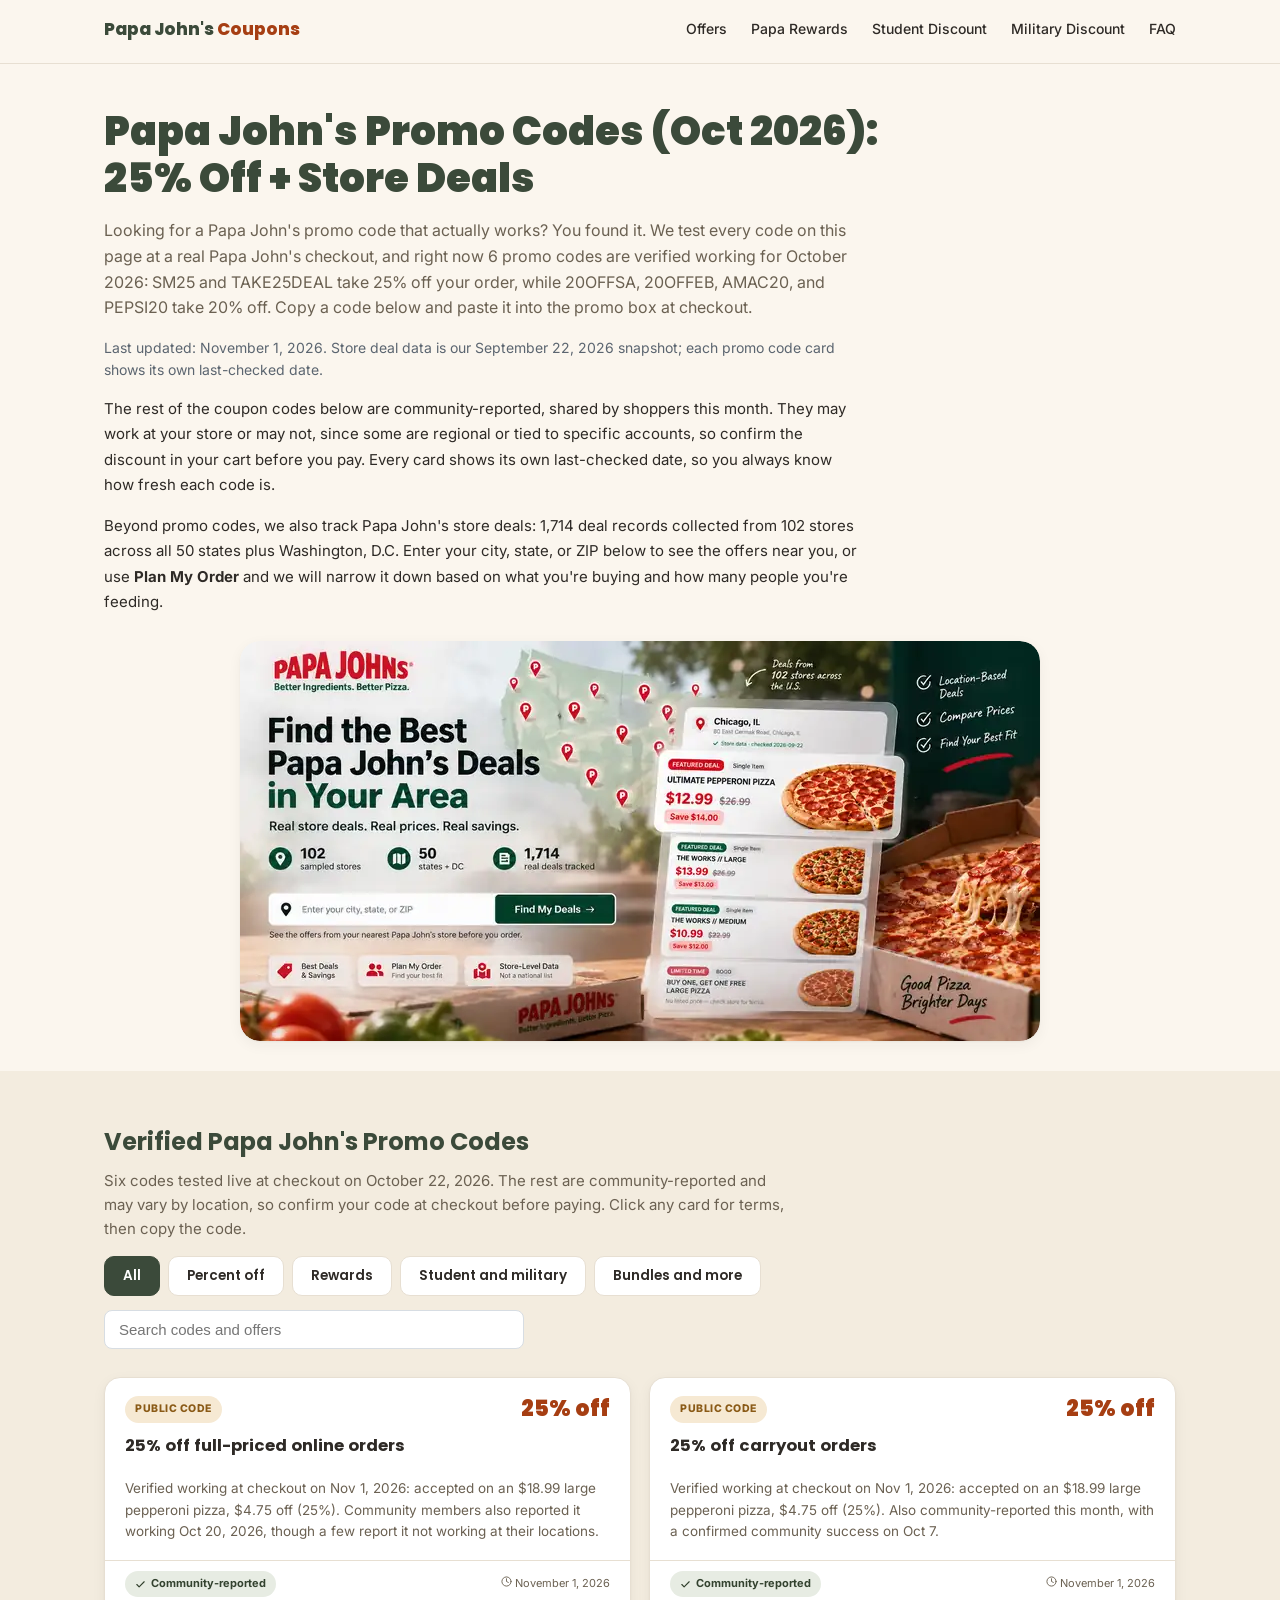
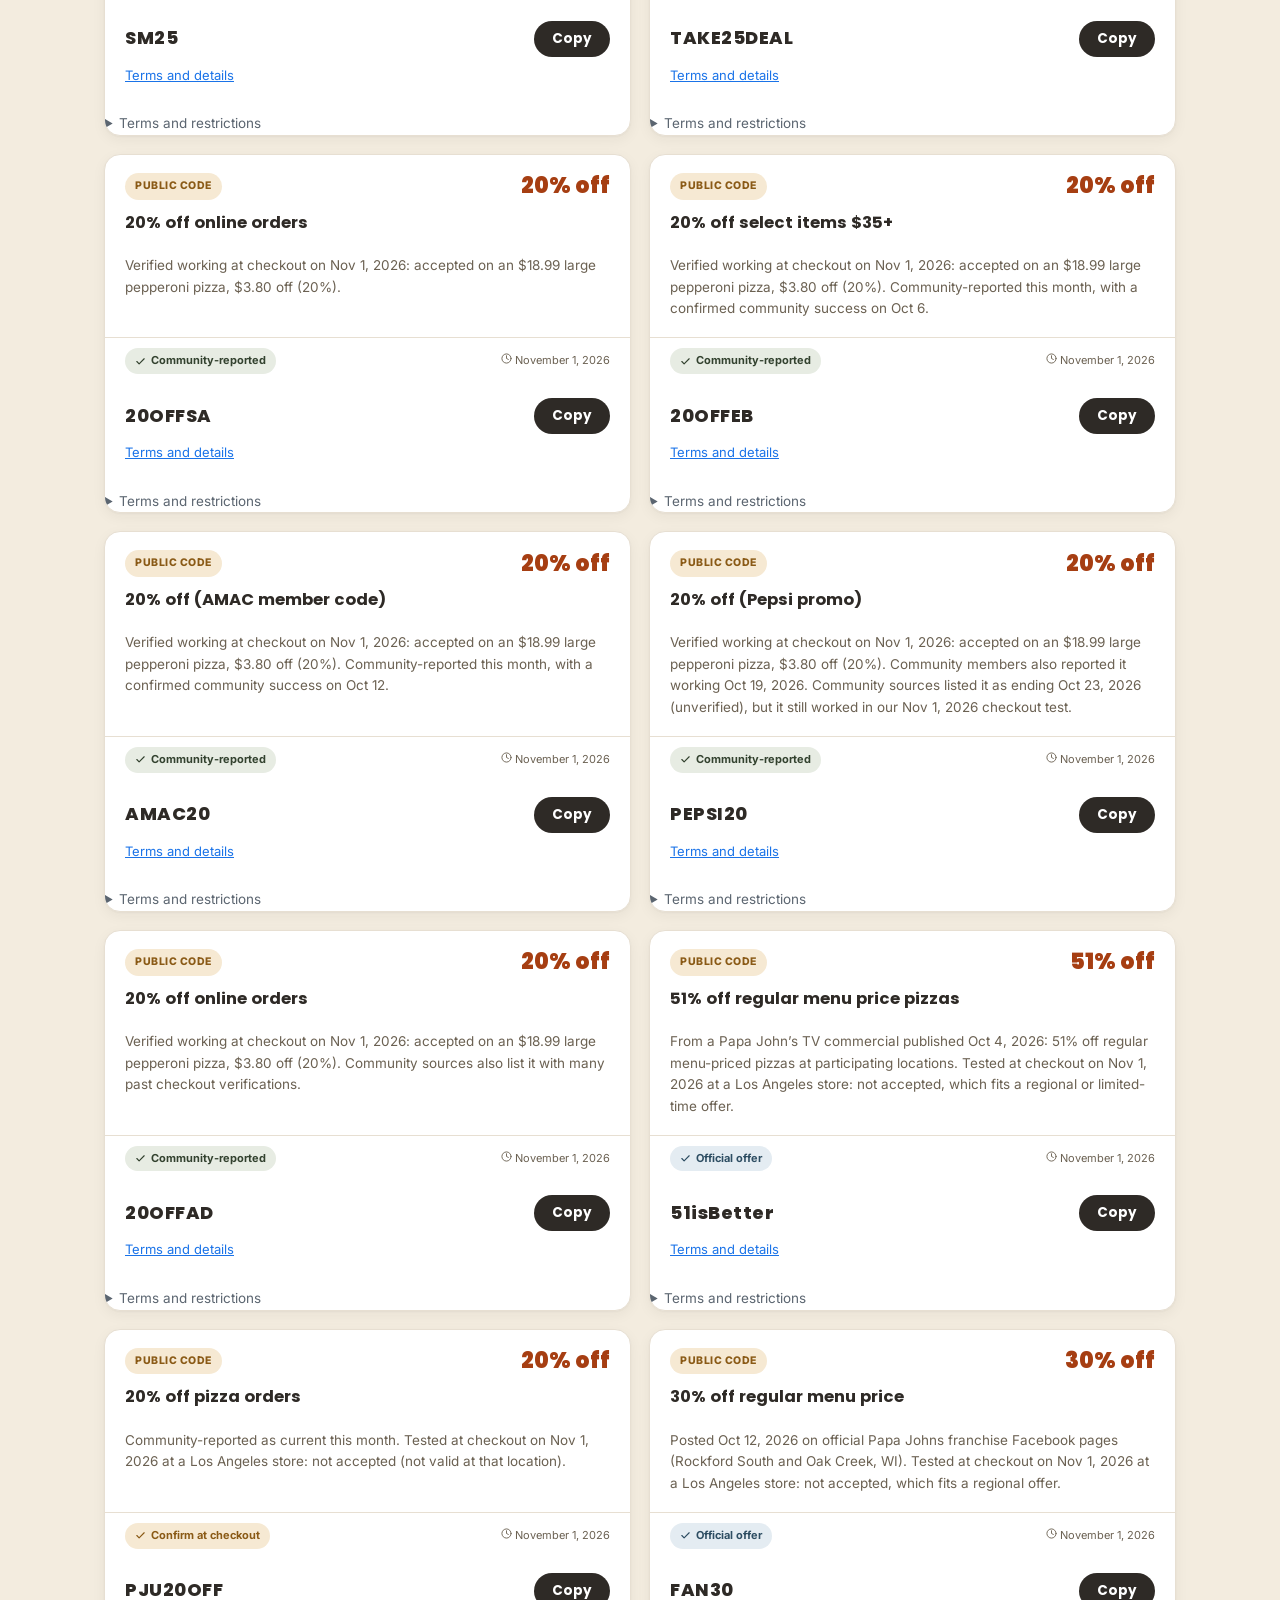
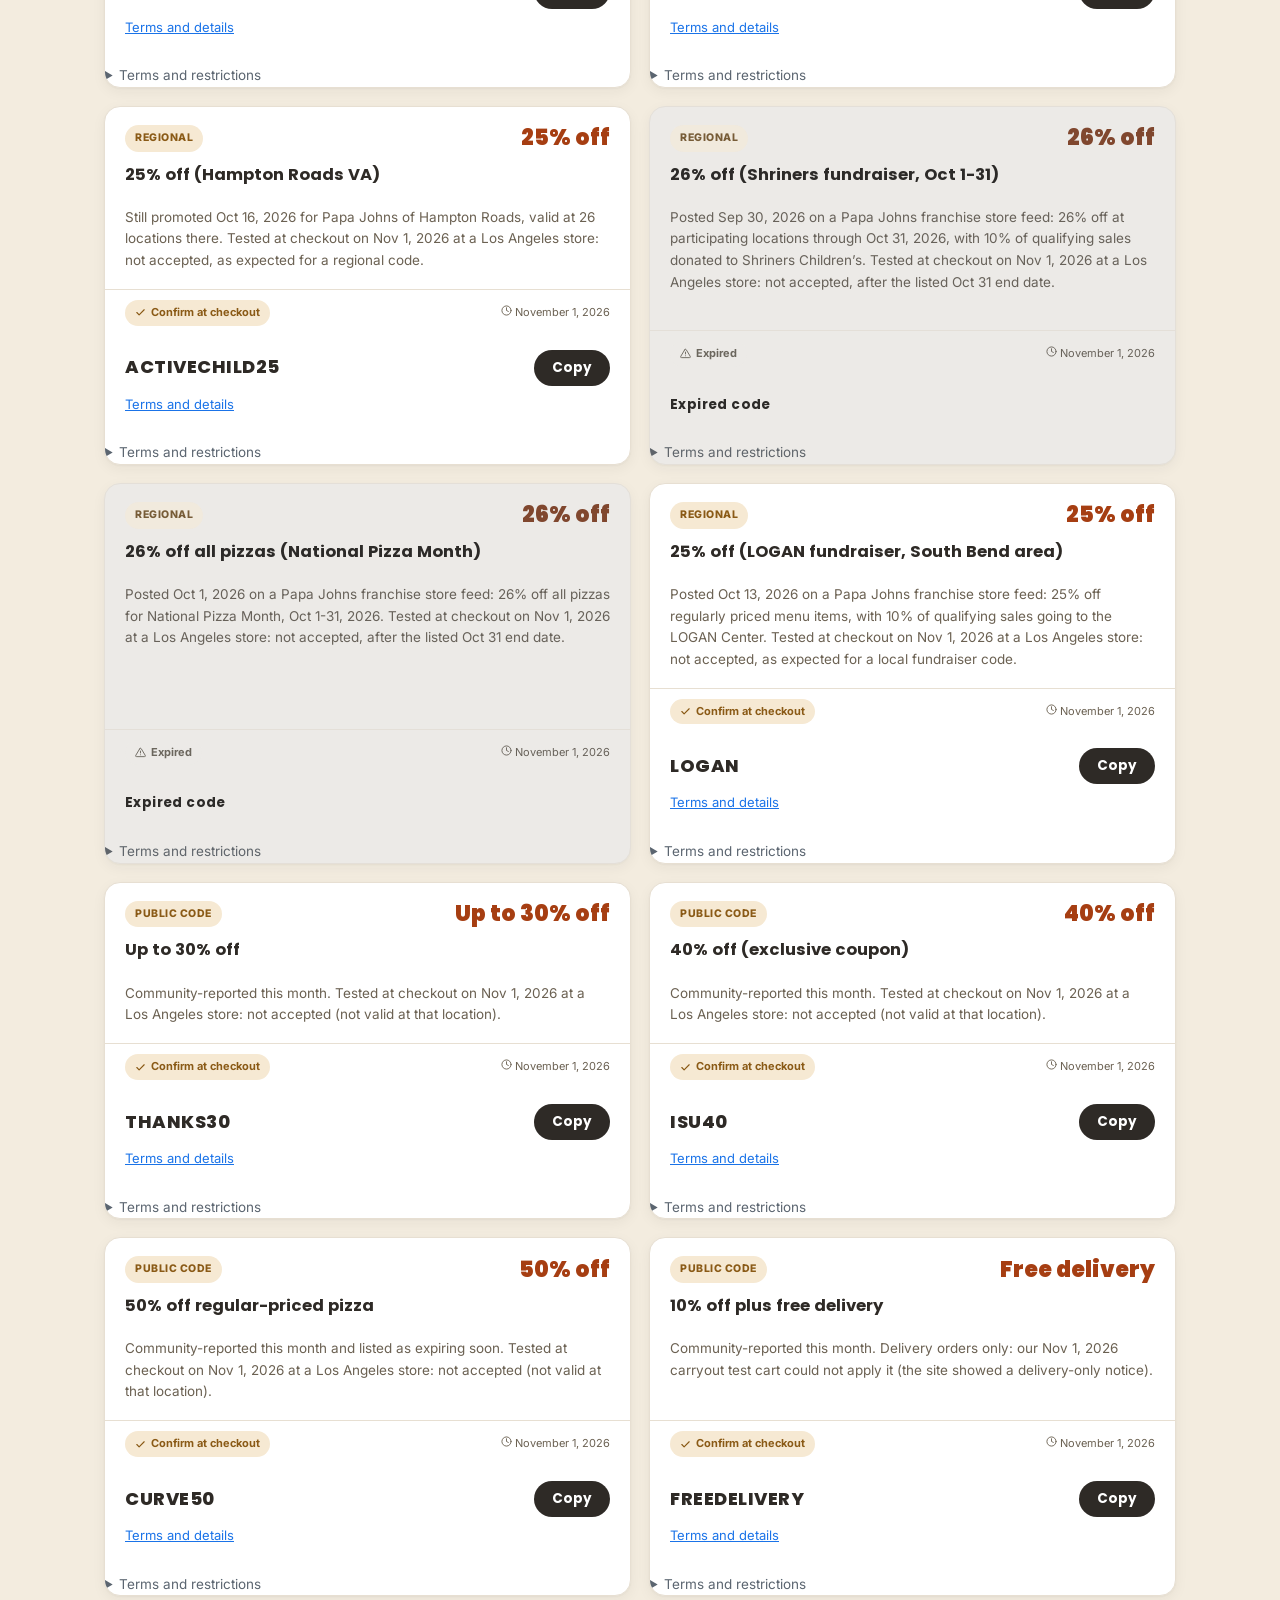
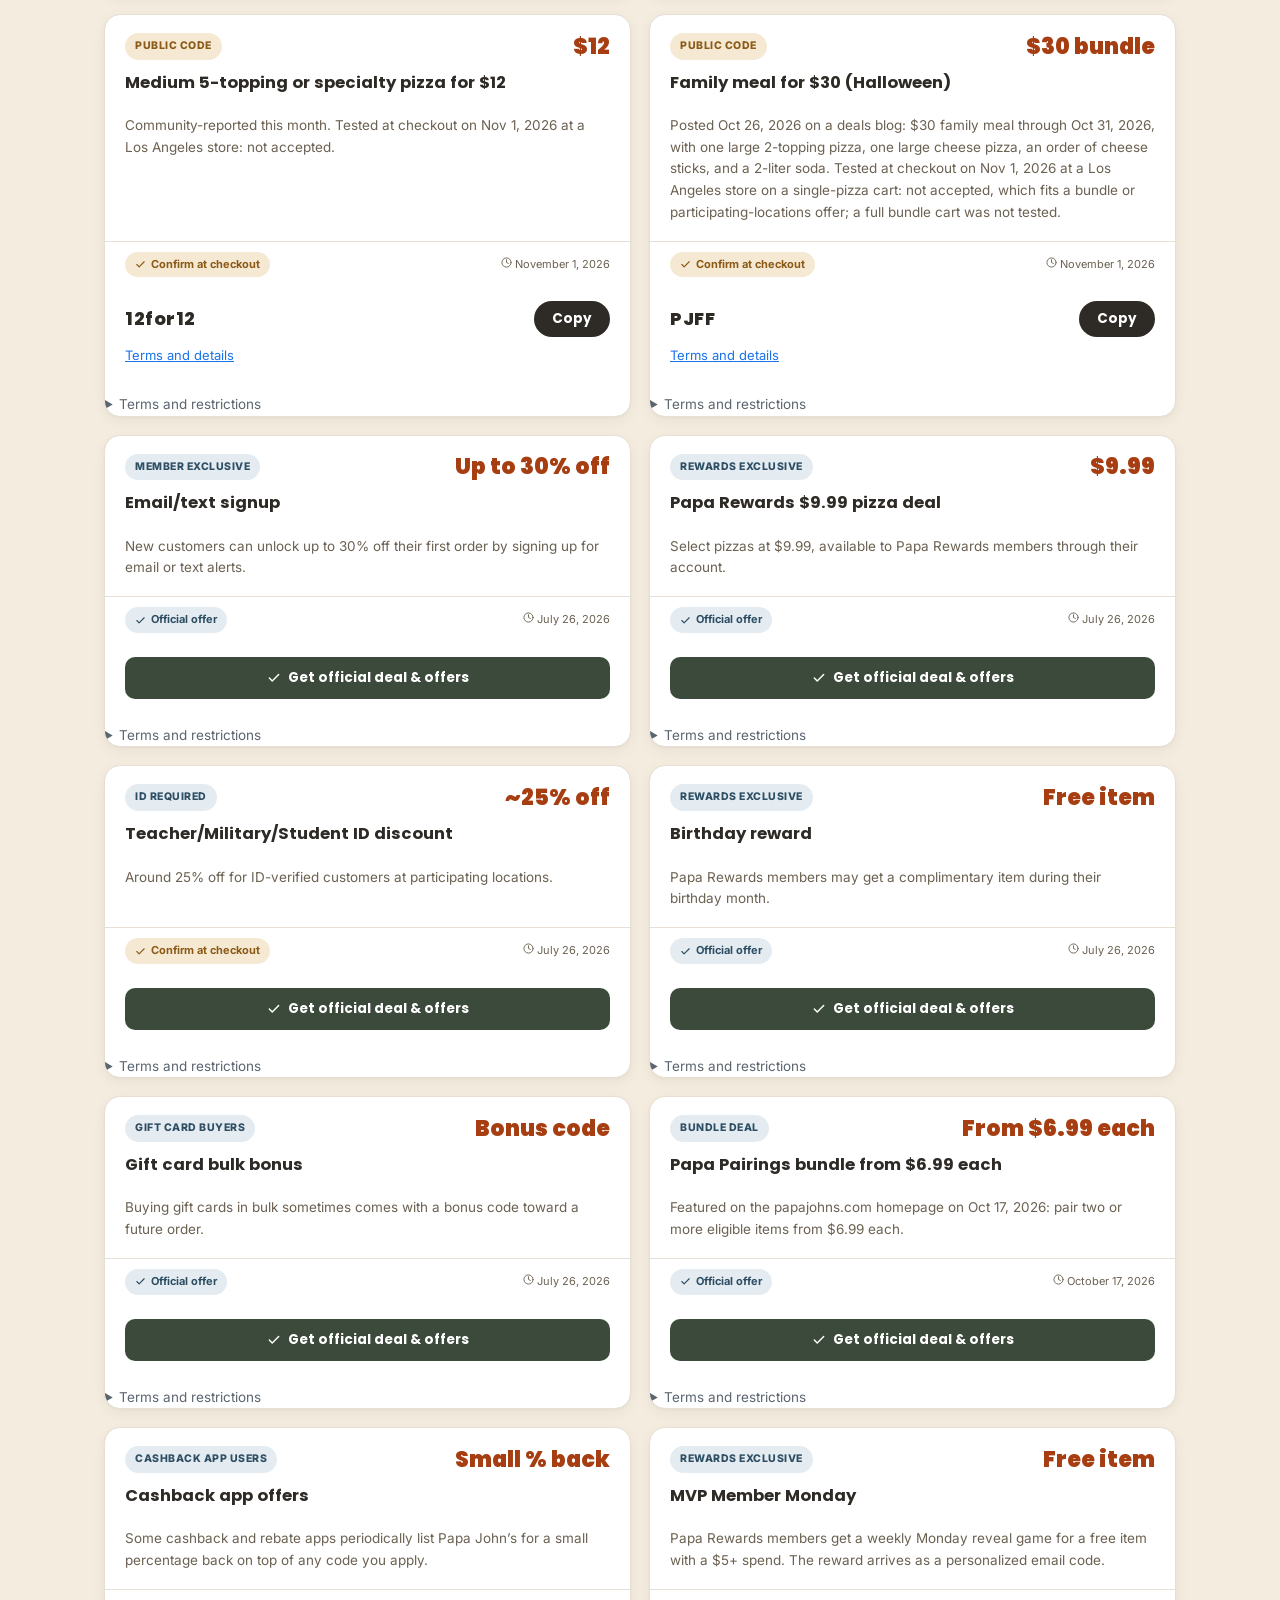
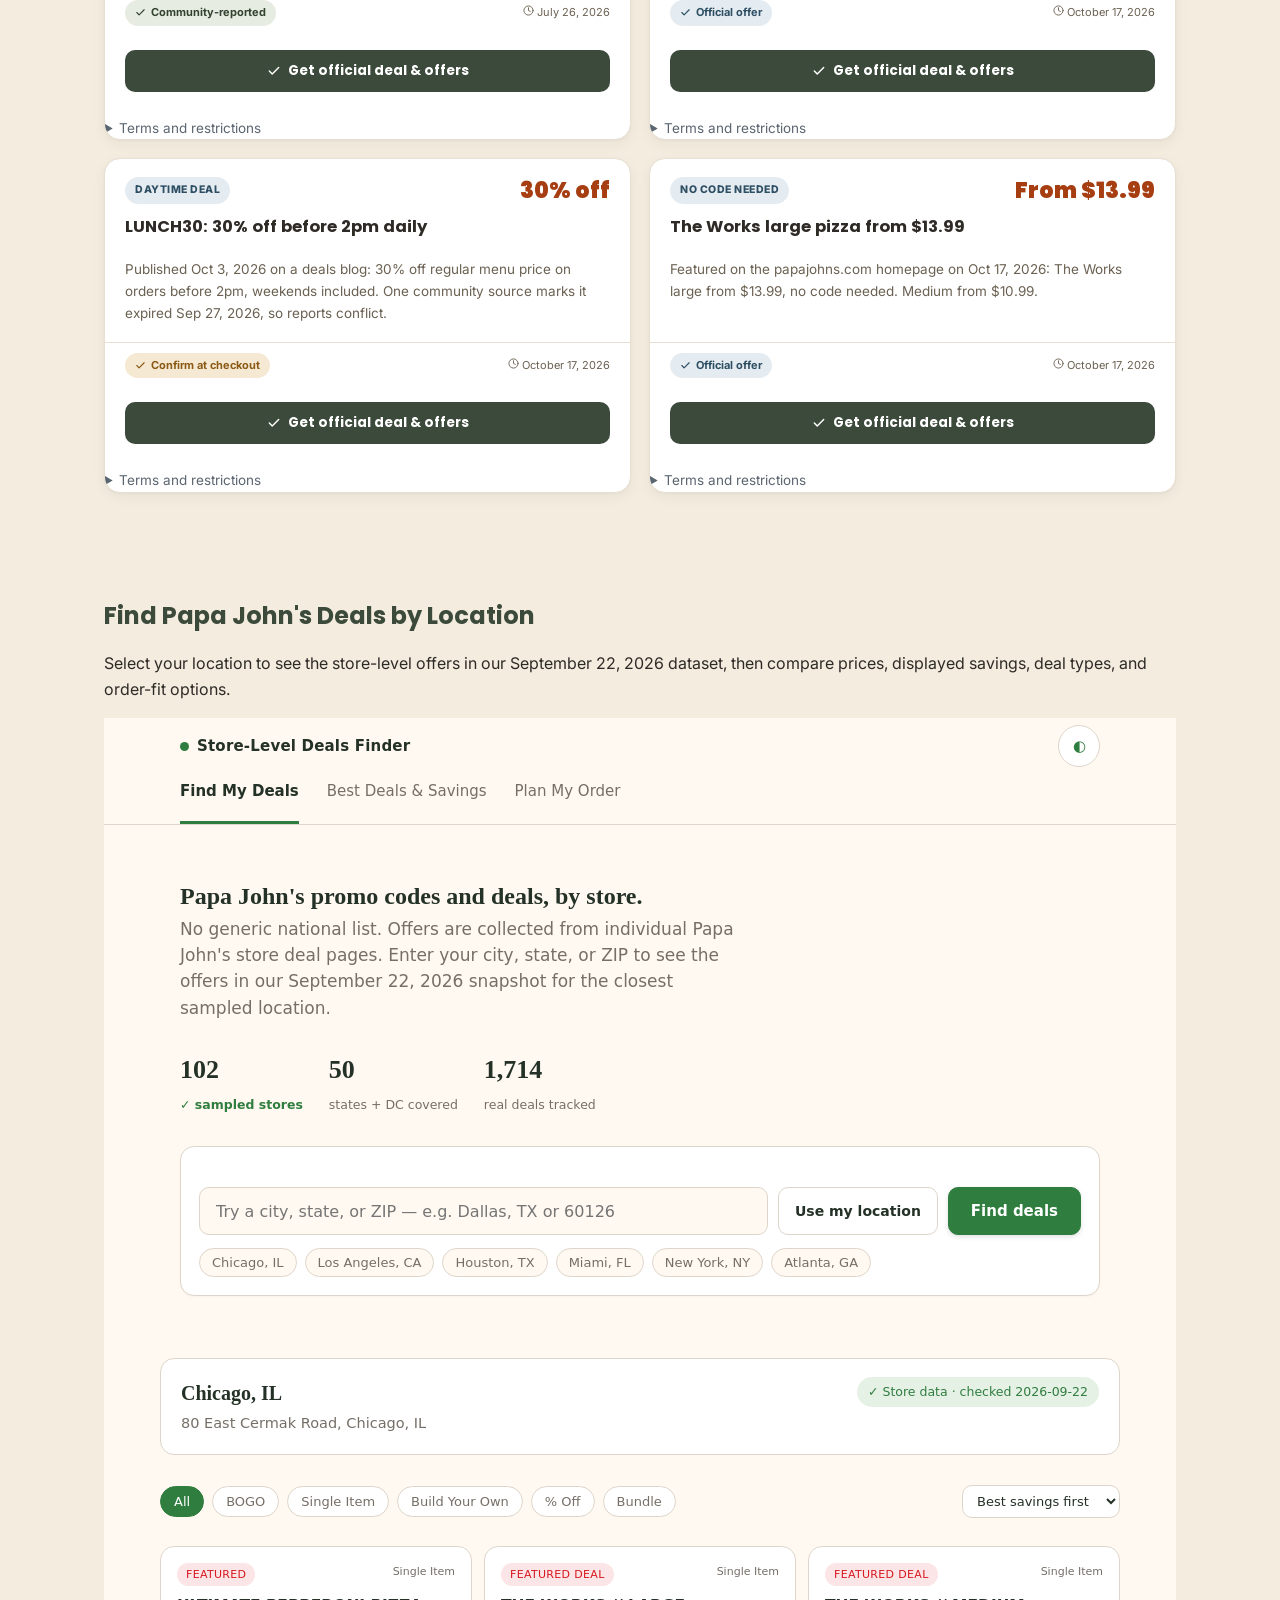
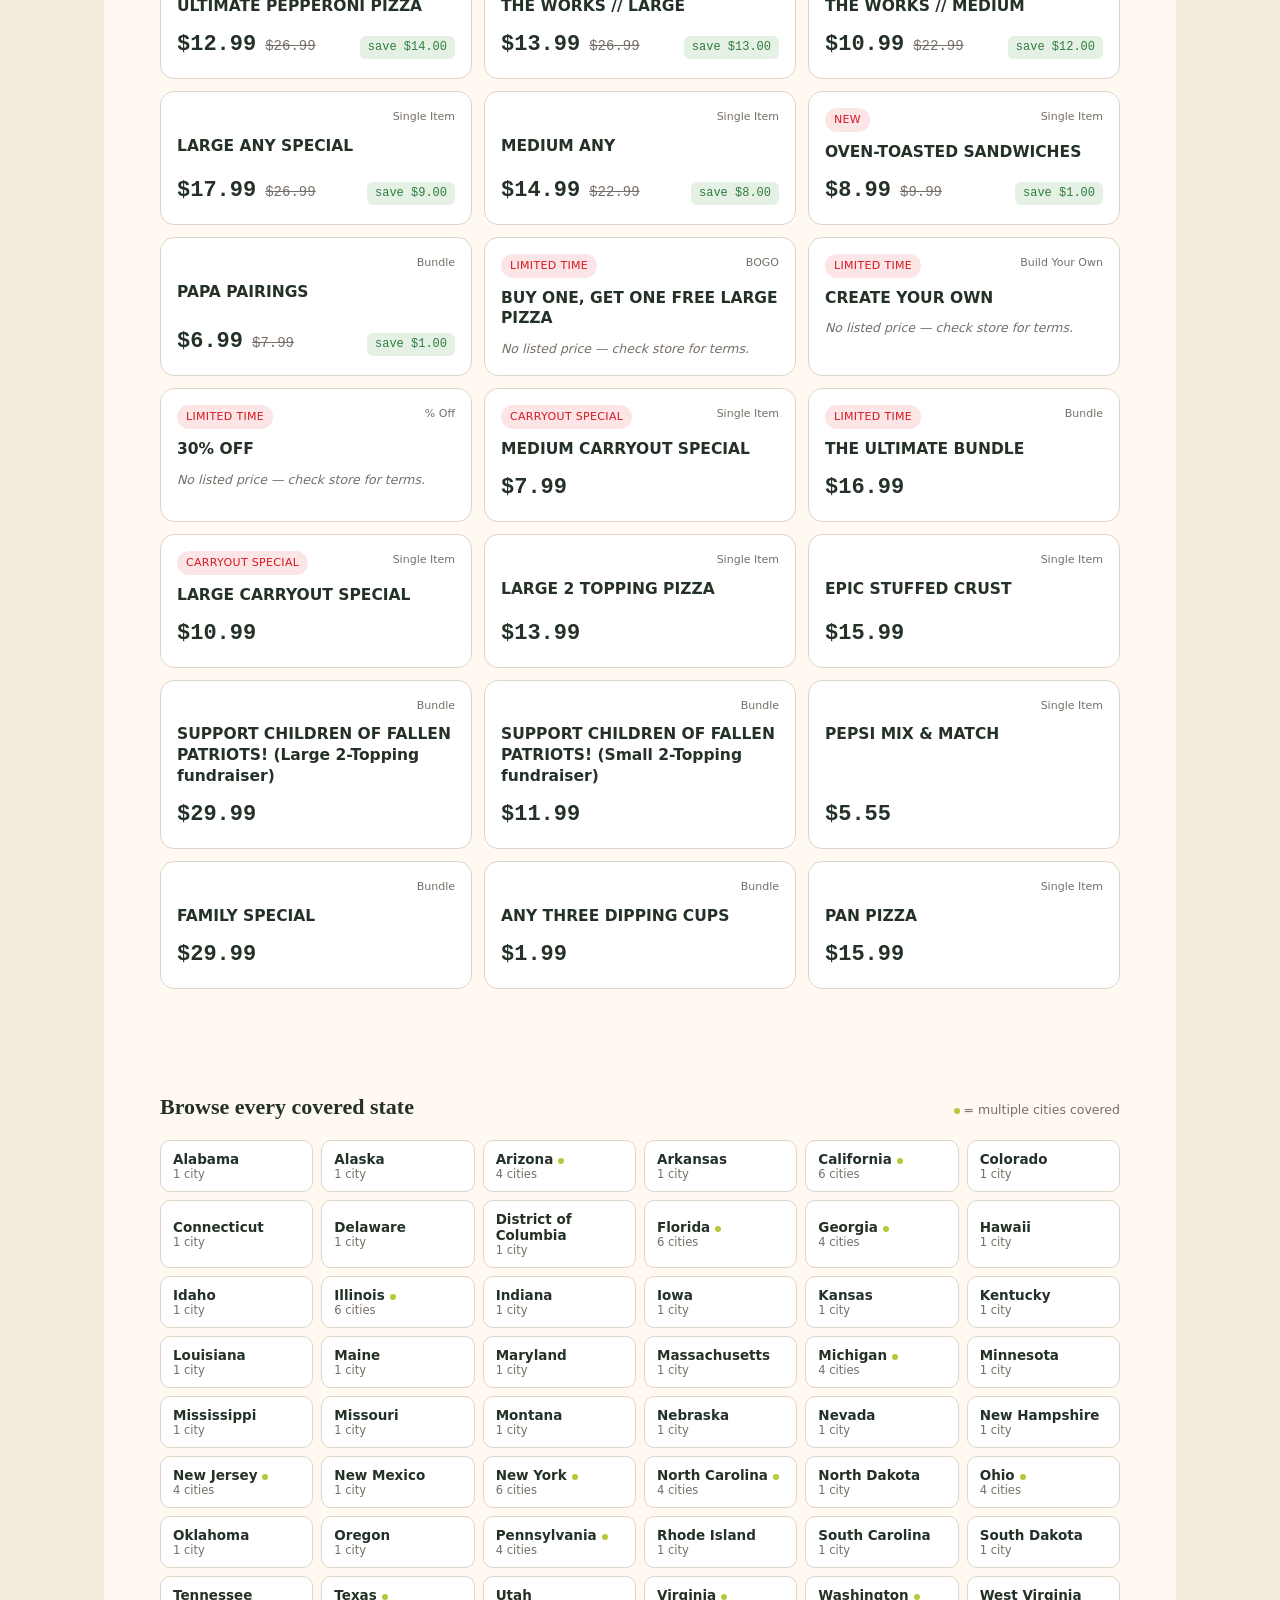
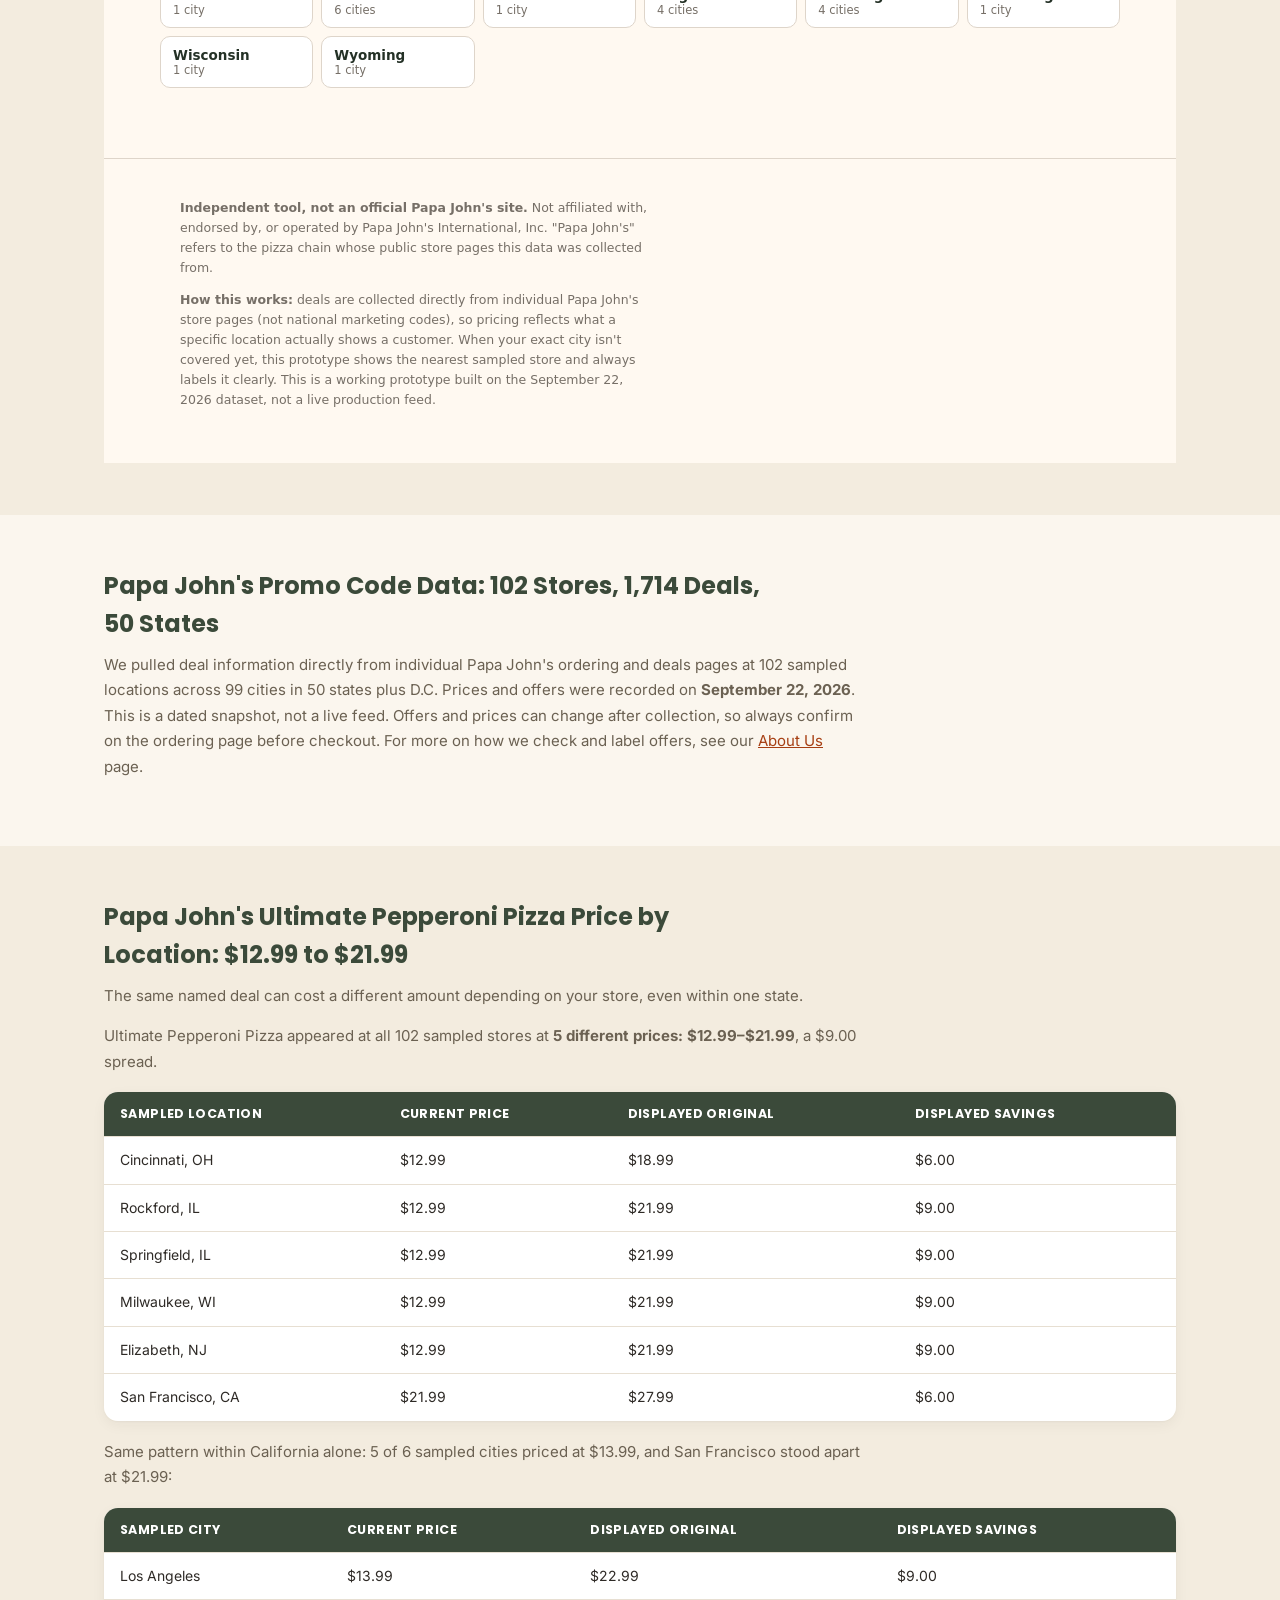
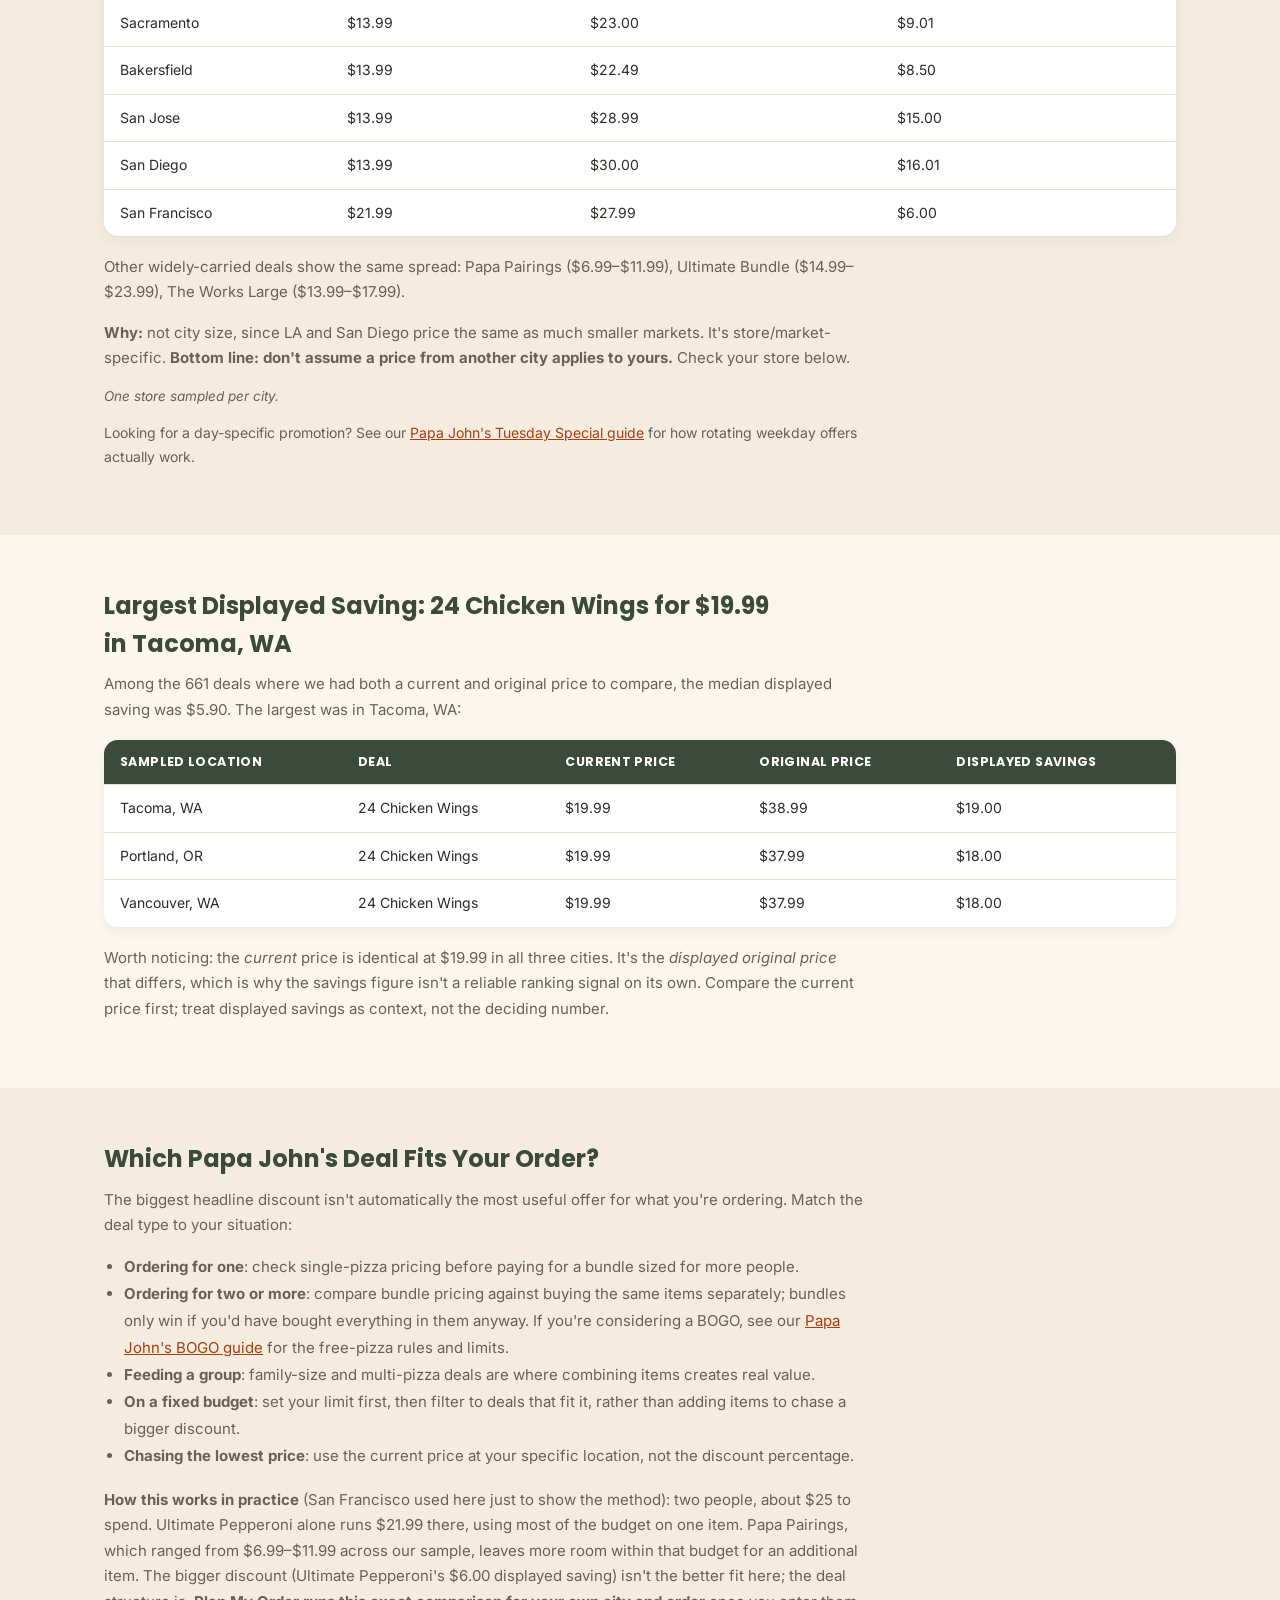
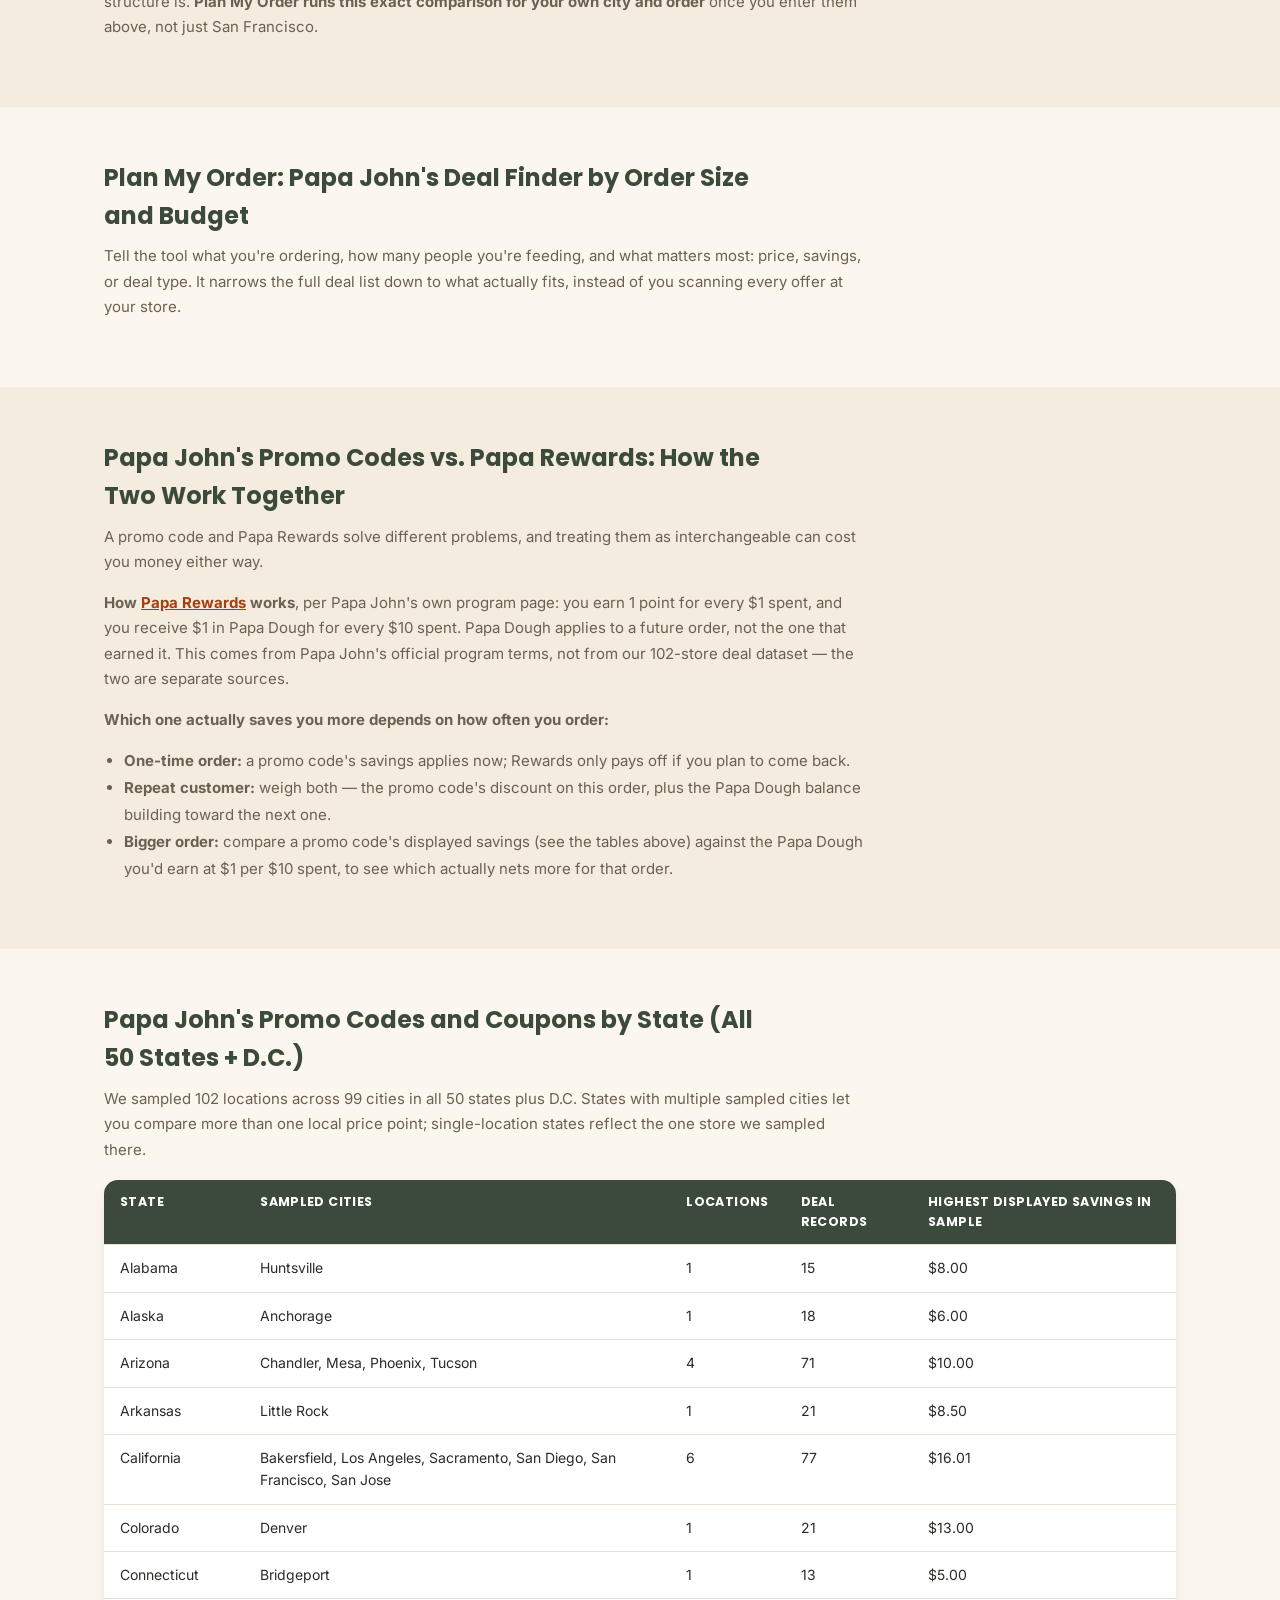
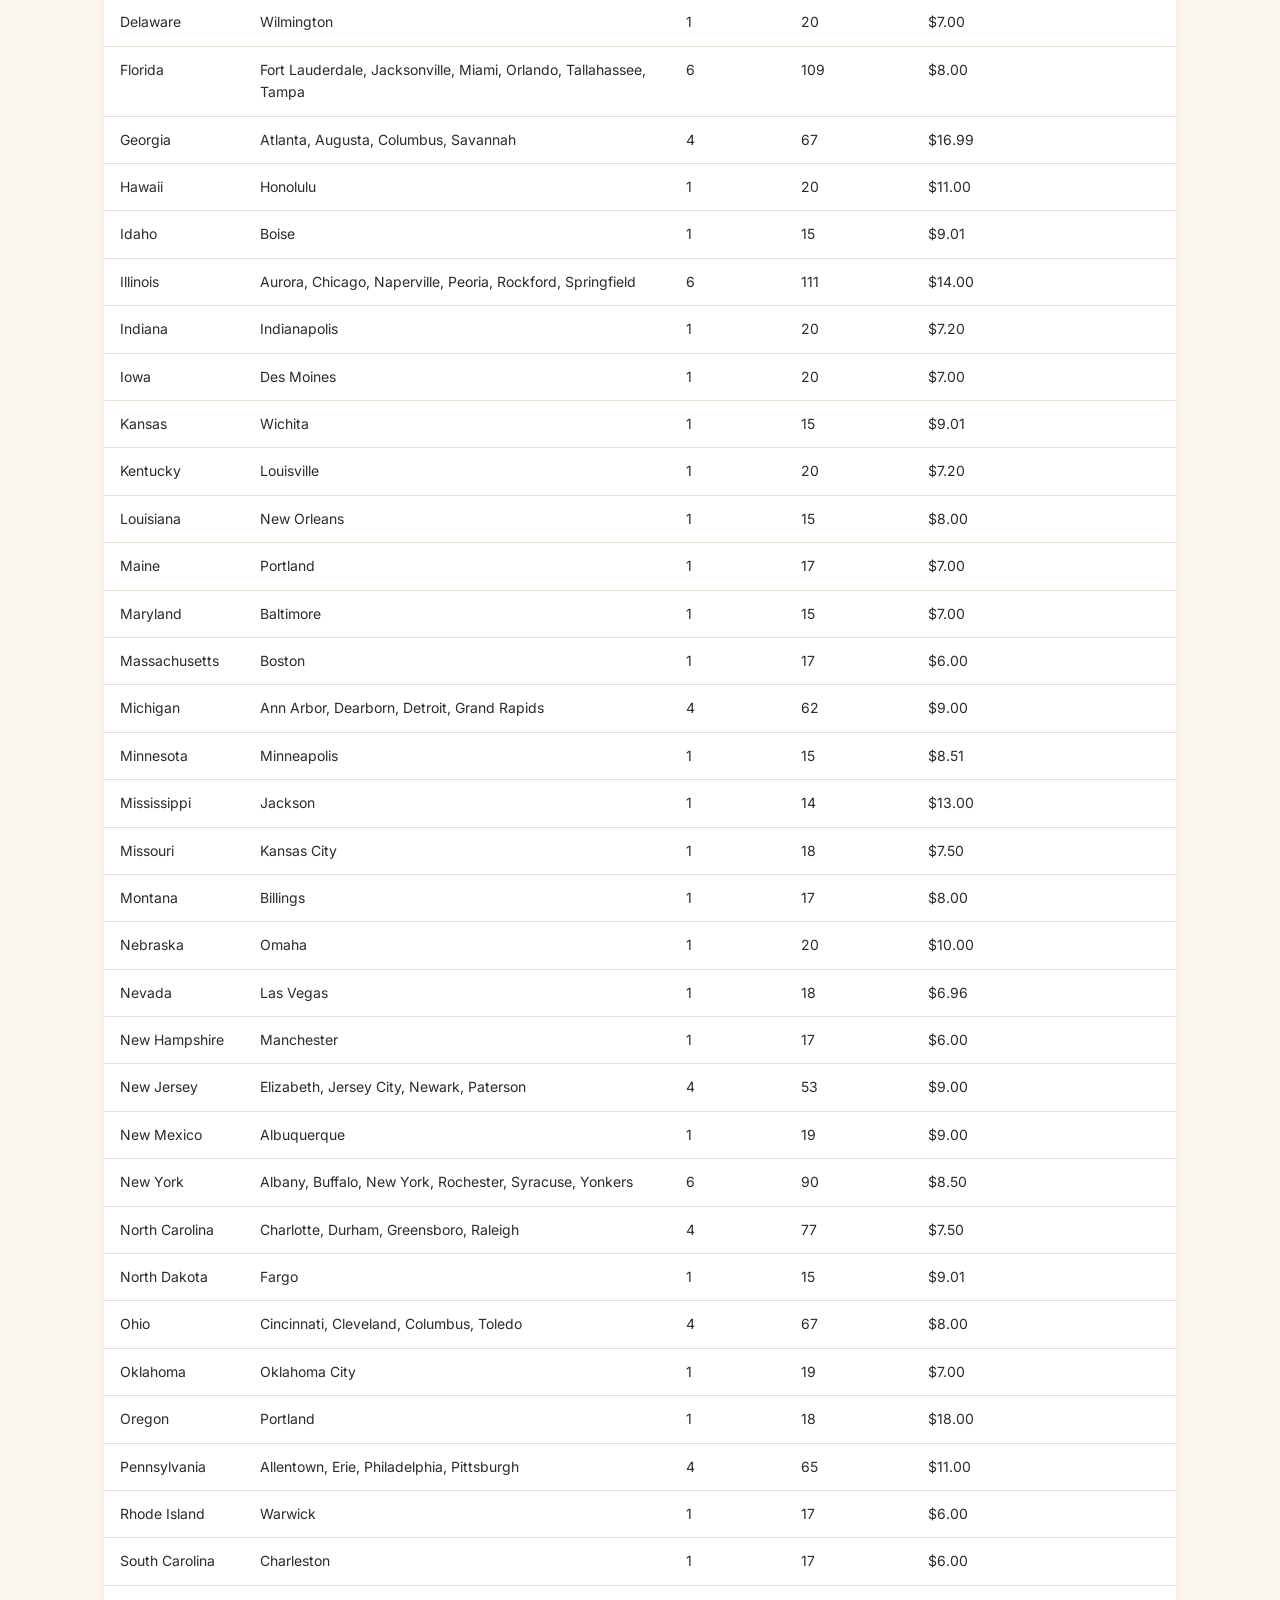
==== commit d60694d9: "Freshness signals to Nov 1: line, dateModified, sitemap homepage lastmod" ====
--- a/index.html
+++ b/index.html
@@ -27,7 +27,7 @@
 {"@context":"https://schema.org","@type":"WebSite","name":"Papa John's Coupons","url":"https://papajohnscoupons.us/"}
 </script>
 <script type="application/ld+json">
-{"@context":"https://schema.org","@type":"WebPage","name":"Papa John's Promo Codes (Oct 2026): 25% Off + Store Deals","url":"https://papajohnscoupons.us/","description":"Papa John's promo codes: 25% off with SM25 and TAKE25DEAL, plus 1,714 store deals tracked across 102 locations in all 50 states + D.C. Enter your city or ZIP.","dateModified":"2026-10-30"}
+{"@context":"https://schema.org","@type":"WebPage","name":"Papa John's Promo Codes (Oct 2026): 25% Off + Store Deals","url":"https://papajohnscoupons.us/","description":"Papa John's promo codes: 25% off with SM25 and TAKE25DEAL, plus 1,714 store deals tracked across 102 locations in all 50 states + D.C. Enter your city or ZIP.","dateModified":"2026-11-01"}
 </script>
 <script type="application/ld+json">
 {
@@ -79,7 +79,7 @@
     <div class="wrap">
       <h1 style="font-size:clamp(28px,4vw,40px); font-weight:900; line-height:1.18; max-width:820px;">Papa John's Promo Codes (Oct 2026): 25% Off + Store Deals</h1>
       <p class="lede" style="max-width:760px; margin-top:16px;">Looking for a Papa John's promo code that actually works? You found it. We test every code on this page at a real Papa John's checkout, and right now 6 promo codes are verified working for October 2026: SM25 and TAKE25DEAL take 25% off your order, while 20OFFSA, 20OFFEB, AMAC20, and PEPSI20 take 20% off. Copy a code below and paste it into the promo box at checkout.</p>
-      <p class="freshness-line" style="max-width:760px; margin-top:10px; font-size:14px; color:#5b6570;">Last updated: October 30, 2026. Store deal data is our September 22, 2026 snapshot; each promo code card shows its own last-checked date.</p>
+      <p class="freshness-line" style="max-width:760px; margin-top:10px; font-size:14px; color:#5b6570;">Last updated: November 1, 2026. Store deal data is our September 22, 2026 snapshot; each promo code card shows its own last-checked date.</p>
       <p style="max-width:760px; margin-top:14px; font-size:15px; line-height:1.7;">The rest of the coupon codes below are community-reported, shared by shoppers this month. They may work at your store or may not, since some are regional or tied to specific accounts, so confirm the discount in your cart before you pay. Every card shows its own last-checked date, so you always know how fresh each code is.</p>
       <p style="max-width:760px; margin-top:14px; font-size:15px; line-height:1.7;">Beyond promo codes, we also track Papa John's store deals: 1,714 deal records collected from 102 stores across all 50 states plus Washington, D.C. Enter your city, state, or ZIP below to see the offers near you, or use <strong>Plan My Order</strong> and we will narrow it down based on what you're buying and how many people you're feeding.</p>
       <a class="hero-banner-link" href="#deal-finder-tool" aria-label="Jump to the Papa John's store-level deals finder">
